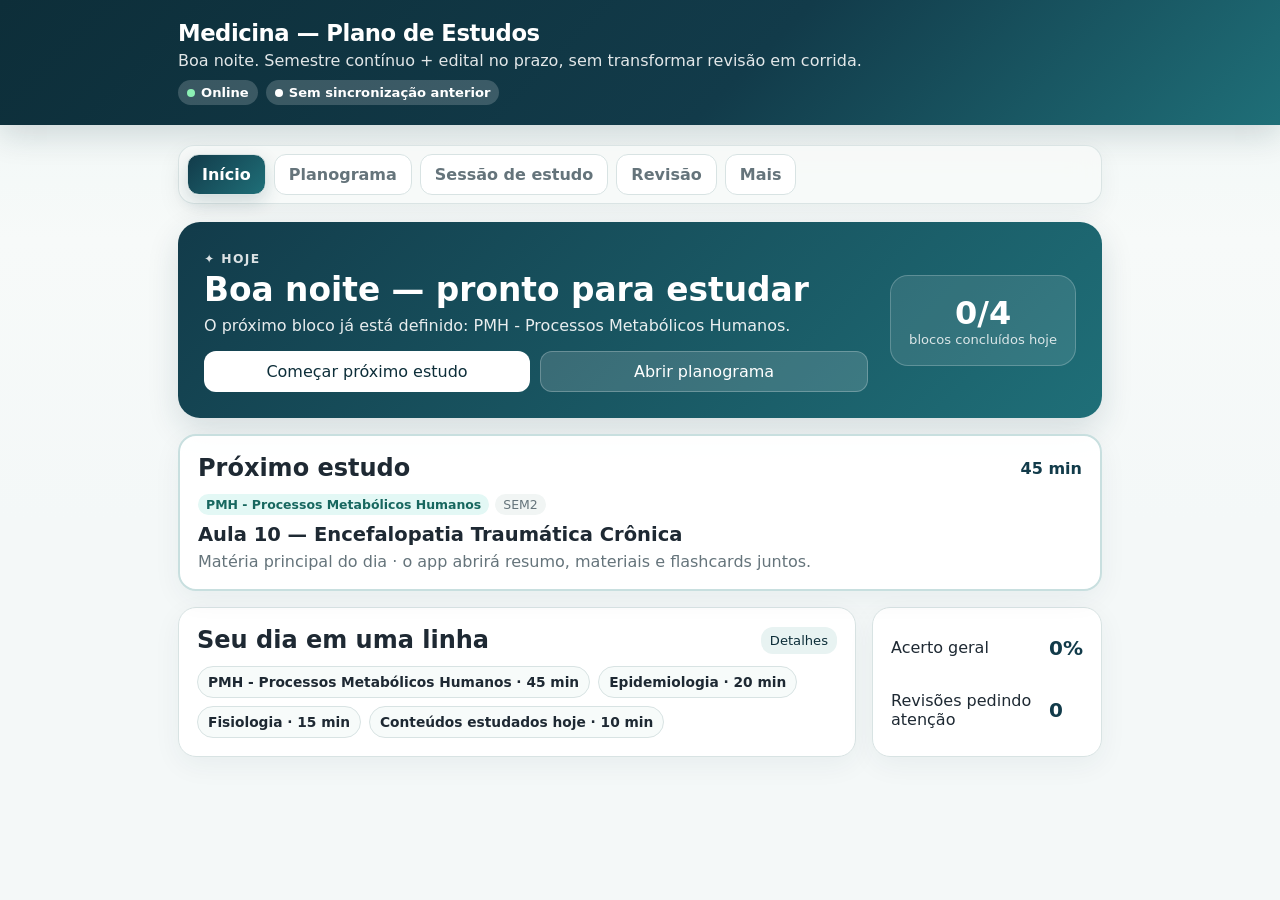
==== index.html @ 89daa6f0 "1ª versão" ====
<!doctype html>
<html lang="pt-BR">
<head>
  <meta charset="utf-8">
  <meta name="viewport" content="width=device-width,initial-scale=1">
  <meta name="theme-color" content="#123B4A">
  <title>Medicina — Plano e Sessão de Estudos</title>
  <link rel="manifest" href="manifest.json">
  <meta name="mobile-web-app-capable" content="yes">
  <meta name="apple-mobile-web-app-capable" content="yes">
  <meta name="apple-mobile-web-app-status-bar-style" content="default">
  <meta name="apple-mobile-web-app-title" content="Medicina">
  <link rel="apple-touch-icon" href="icon-192.png">
  <style>
    :root{
      --bg:#f4f8f8;--card:#ffffff;--text:#1e2933;--muted:#65747b;--primary:#123b4a;
      --primary-dark:#0d2e39;--secondary:#1f6f78;--accent:#35c2b2;--coral:#ee806a;
      --border:#d8e3e3;--danger:#c95663;--success:#238066;--warning:#b98220;
      --soft:#e8f3f2;--soft-accent:#e3f8f5;--soft-coral:#fff0ec;
      font-family:Inter,system-ui,-apple-system,BlinkMacSystemFont,"Segoe UI",sans-serif
    }
    *{box-sizing:border-box}
    body{margin:0;background:linear-gradient(180deg,#eef6f5 0,#f7faf9 240px,var(--bg) 520px);color:var(--text);min-height:100vh}
    header{background:linear-gradient(135deg,var(--primary-dark),var(--primary) 58%,var(--secondary));color:#fff;padding:20px max(20px,calc((100vw - 960px)/2 + 18px));box-shadow:0 10px 30px rgba(13,46,57,.16)}
    header h1{margin:0;font-size:1.42rem;letter-spacing:-.02em} header p{margin:5px 0 0;opacity:.88}
    main{max-width:960px;margin:auto;padding:20px 18px 88px}
    .tabs{display:flex;gap:8px;flex-wrap:wrap;margin-bottom:18px;position:sticky;top:8px;z-index:20;padding:8px;border:1px solid rgba(216,227,227,.9);border-radius:16px;background:rgba(247,250,249,.88);backdrop-filter:blur(14px);box-shadow:0 8px 24px rgba(20,55,65,.06)}
    button,input,select,textarea{font:inherit}
    button{border:0;border-radius:12px;padding:10px 14px;cursor:pointer;transition:transform .16s ease,box-shadow .16s ease,background .16s ease}button:active{transform:scale(.98)}
    .tab{background:#fff;border:1px solid var(--border);color:var(--muted);font-weight:700}.tab:hover{box-shadow:0 6px 18px rgba(18,59,74,.08)} .tab.active,.primary{background:linear-gradient(135deg,var(--primary),var(--secondary));color:#fff;box-shadow:0 7px 18px rgba(18,59,74,.18)}
    .secondary{background:var(--soft);color:var(--primary-dark)} .danger{background:#fdecef;color:var(--danger)}
    .success{background:#e7f7ee;color:var(--success)} .warning{background:#fff3df;color:var(--warning)}
    .panel{display:none}.panel.active{display:block}
    .box{background:rgba(255,255,255,.96);border:1px solid var(--border);border-radius:18px;padding:18px;margin-bottom:16px;box-shadow:0 8px 28px rgba(18,59,74,.055)}
    .grid{display:grid;grid-template-columns:repeat(2,minmax(0,1fr));gap:14px}
    .full{grid-column:1/-1}
    label{display:block;font-weight:650;margin-bottom:6px}
    input,select,textarea{width:100%;border:1px solid var(--border);border-radius:10px;padding:10px 12px;background:#fff;color:var(--text)}
    textarea{min-height:100px;resize:vertical}
    .muted{color:var(--muted);font-size:.9rem}
    .row{display:flex;gap:10px;flex-wrap:wrap}.row>*{flex:1}
    .filters{display:grid;grid-template-columns:minmax(180px,.65fr) minmax(220px,1fr);gap:12px}
    .filter-head{display:flex;align-items:center;justify-content:space-between;gap:10px;margin-bottom:6px}
    .filter-head label{margin:0}.mini{padding:6px 9px;font-size:.82rem;background:var(--soft);color:var(--primary-dark)}
    .choices{display:flex;flex-wrap:wrap;gap:8px;max-height:160px;overflow:auto;padding:10px;border:1px solid var(--border);border-radius:12px;background:#f7fbfa}
    .choice{display:inline-flex;align-items:center;gap:7px;border:1px solid var(--border);border-radius:999px;padding:7px 10px;background:#fff;margin:0;cursor:pointer;transition:.15s ease}.choice:hover{border-color:var(--accent);background:var(--soft-accent)}
    .choice input{width:auto;margin:0}
    .study-card,.quiz-question{min-height:260px;display:grid;place-items:center;text-align:center;padding:26px;border:2px solid #cfe4e1;border-radius:20px;background:linear-gradient(145deg,#ffffff,#f1faf8)}
    .study-card{cursor:pointer;position:relative}.study-card .content,.quiz-question{font-size:clamp(1.25rem,4vw,2rem);font-weight:750}
    .hint{position:absolute;bottom:12px;color:var(--muted);font-size:.85rem}
    .meta{display:flex;justify-content:space-between;gap:10px;flex-wrap:wrap;color:var(--muted);font-size:.9rem}
    .answers{display:none;gap:10px;justify-content:center;flex-wrap:wrap;margin-top:14px}.answers.show{display:flex}
    .progress{height:10px;background:#e2eceb;border-radius:999px;overflow:hidden;margin:10px 0 16px}.progress>div{height:100%;background:linear-gradient(90deg,var(--secondary),var(--accent));width:0;transition:width .3s ease}
    .quiz-options{display:grid;grid-template-columns:repeat(2,minmax(0,1fr));gap:10px;margin-top:14px}
    .quiz-option{display:flex;gap:10px;align-items:center;text-align:left;background:#fff;border:2px solid var(--border);min-height:64px}
    .quiz-option.correct{border-color:var(--success);background:#e7f7ee}.quiz-option.wrong{border-color:var(--danger);background:#fdecef}
    .letter{display:grid;place-items:center;min-width:34px;height:34px;border-radius:50%;background:var(--soft-accent);color:var(--primary-dark);font-weight:800}
    .feedback{display:none;padding:12px;border-radius:12px;margin-top:12px}.feedback.show{display:block}.feedback.ok{background:#e7f7ee}.feedback.bad{background:#fdecef}
    .list{display:grid;gap:10px}.item{border:1px solid var(--border);border-radius:12px;padding:12px;display:grid;gap:7px}
    .classification{display:flex;flex-wrap:wrap;gap:6px}.semester,.subject,.topic{border-radius:999px;padding:3px 8px;font-size:.78rem}
    .semester{background:#e4f0f2;color:#245567;font-weight:800}.subject{background:var(--soft-accent);color:#17675f;font-weight:700}.topic{background:#f1f5f4;color:var(--muted)}
    .stats{display:grid;grid-template-columns:repeat(4,1fr);gap:10px}.stat{background:#f7f7fd;border:1px solid var(--border);padding:12px;border-radius:12px;text-align:center}.stat b{display:block;font-size:1.4rem}
    .notice{border-left:4px solid var(--accent);padding:10px 12px;background:var(--soft-accent);border-radius:10px}
    .content-card{border:1px solid var(--border);border-radius:14px;padding:16px;background:#fff;display:grid;gap:10px}
    .content-card h3{margin:0}
    .content-card img{display:block;max-width:100%;max-height:360px;object-fit:contain;border-radius:12px;border:1px solid var(--border)}
    .summary-text{white-space:pre-wrap;line-height:1.55}
    .key-terms{display:flex;flex-wrap:wrap;gap:6px}
    .term-pill{padding:4px 8px;border-radius:999px;background:var(--soft-accent);color:var(--primary-dark);font-size:.82rem;font-weight:650}
    .remember-box{padding:12px;border-radius:10px;background:#fff7df;border-left:4px solid var(--warning);white-space:pre-wrap}
    .material-link{display:inline-block;text-decoration:none;background:var(--primary);color:white;padding:9px 12px;border-radius:10px;font-weight:650}
    .subject-card{border:1px solid var(--border);border-radius:14px;padding:16px;background:#fff;display:grid;gap:10px}
    .subject-card h3{margin:0}
    .topic-row{display:grid;grid-template-columns:minmax(0,1fr) auto;gap:12px;align-items:center;padding:9px 0;border-top:1px solid var(--border)}
    .topic-row:first-of-type{border-top:0}
    .coverage-badge{white-space:nowrap;border-radius:999px;padding:5px 9px;font-weight:700;font-size:.82rem;background:#eef0ff}
    .coverage-ok{background:#e6f6eb}
    .coverage-low{background:#fff2db}
    .subject-total{font-size:.9rem;color:var(--muted)}
    .card-image{display:block;max-width:min(100%,620px);max-height:360px;object-fit:contain;margin:0 auto 16px;border-radius:14px;border:1px solid var(--border);background:#fff}
    .thumb{width:110px;height:80px;object-fit:cover;border-radius:10px;border:1px solid var(--border)}
    .image-preview{display:none;margin-top:10px}.image-preview.show{display:block}
    .image-preview img{max-width:260px;max-height:190px;object-fit:contain;border:1px solid var(--border);border-radius:12px;background:#fff}
    .image-actions{display:flex;gap:8px;flex-wrap:wrap;margin-top:8px}
    .sync-status{display:none;white-space:pre-wrap;padding:10px;border-radius:10px;margin-top:10px}.sync-status.show{display:block}.sync-status.ok{background:#e7f7ee}.sync-status.err{background:#fdecef}

    .review-grid{display:grid;grid-template-columns:repeat(2,minmax(0,1fr));gap:12px}
    .review-card{border:1px solid var(--border);border-radius:14px;padding:14px;background:#fff;display:grid;gap:8px}
    .review-card h3{margin:0;font-size:1rem}.review-card p{margin:0}
    .review-meter{height:8px;background:#e2eceb;border-radius:999px;overflow:hidden}.review-meter>span{display:block;height:100%;background:linear-gradient(90deg,var(--secondary),var(--accent))}
    .review-reason{font-size:.88rem;color:var(--muted)}
    .priority-high{border-left:5px solid var(--danger)}.priority-medium{border-left:5px solid var(--warning)}.priority-low{border-left:5px solid var(--success)}
    .summary-gallery{display:grid;grid-template-columns:repeat(auto-fit,minmax(210px,1fr));gap:10px;margin:4px 0 8px}
    .summary-gallery figure{margin:0;border:1px solid var(--border);border-radius:12px;padding:8px;background:#fafafa}
    .summary-gallery img{width:100%;height:210px;object-fit:contain;border:0;border-radius:8px;background:#fff}
    .summary-gallery figcaption{font-size:.78rem;color:var(--muted);margin-top:6px}
    .review-source{font-size:.83rem}.review-source a{color:var(--primary-dark);font-weight:650}
    @media(max-width:650px){.review-grid{grid-template-columns:1fr}.summary-gallery{grid-template-columns:1fr}}


    .cloud-status{display:flex;gap:8px;flex-wrap:wrap;margin-top:10px}
    .status-pill{display:inline-flex;align-items:center;gap:6px;padding:5px 9px;border-radius:999px;background:rgba(255,255,255,.18);font-size:.82rem;font-weight:700}
    .status-dot{width:8px;height:8px;border-radius:50%;background:#fff}
    .status-pill.offline .status-dot{background:#ffd166}
    .status-pill.online .status-dot{background:#8cf0b4}

    /* Visualização completa de mídia — mesma experiência no celular e computador */
    .content-card img,.card-image,.summary-gallery img,.thumb{cursor:zoom-in}
    .material-media{display:grid;gap:10px;margin-top:4px}
    .material-media img{width:100%;max-height:none;object-fit:contain;background:#fff}
    .material-embed{width:100%;height:640px;border:1px solid var(--border);border-radius:14px;background:#fff;overflow:hidden}
    .material-embed iframe{width:100%;height:100%;border:0;background:#fff}
    .media-caption{font-size:.82rem;color:var(--muted)}
    .image-lightbox{position:fixed;inset:0;z-index:9999;background:rgba(6,23,29,.94);display:none;align-items:center;justify-content:center;padding:18px}
    .image-lightbox.show{display:flex}
    .image-lightbox img{max-width:96vw;max-height:92vh;object-fit:contain;border-radius:12px;background:#fff;box-shadow:0 24px 80px rgba(0,0,0,.45)}
    .image-lightbox button{position:absolute;top:14px;right:14px;width:44px;height:44px;border-radius:999px;border:1px solid rgba(255,255,255,.35);background:rgba(255,255,255,.14);color:#fff;font-size:1.5rem;padding:0}
    @media(max-width:650px){.material-embed{height:72vh;min-height:440px}.image-lightbox{padding:8px}.image-lightbox img{max-width:100vw;max-height:94vh;border-radius:6px}}
    .offline-note{display:none;margin-top:10px;padding:10px 12px;border-radius:10px;background:#fff3df;color:#6f4a09}
    .offline-note.show{display:block}
    .plan-controls{display:grid;grid-template-columns:repeat(2,minmax(0,1fr));gap:12px}
    .plan-grid{display:grid;gap:12px}
    .plan-block{background:#fff;border:1px solid var(--border);border-radius:14px;padding:14px}
    .plan-block.done{opacity:.68;border-color:#b9ddc8;background:#f4fbf7}
    .plan-head{display:flex;justify-content:space-between;gap:10px;align-items:flex-start;flex-wrap:wrap}
    .plan-head h3{margin:0;font-size:1.03rem}
    .plan-min{font-weight:800;color:var(--primary);white-space:nowrap}
    .plan-badges{display:flex;gap:6px;flex-wrap:wrap;margin:8px 0}
    .plan-badge{font-size:.78rem;border-radius:999px;padding:4px 8px;background:var(--soft);color:var(--primary-dark);font-weight:700}
    .plan-badge.warn{background:#fff3df;color:#7a510c}.plan-badge.ok{background:#e7f7ee;color:#256b45}
    .plan-summary{white-space:pre-wrap;line-height:1.48;margin-top:10px}
    .plan-related{margin-top:10px;padding-top:10px;border-top:1px solid var(--border)}
    .plan-related details{margin-top:8px}.plan-related summary{cursor:pointer;font-weight:700}
    .plan-actions{display:flex;gap:8px;flex-wrap:wrap;margin-top:12px}
    .plan-actions button{padding:8px 10px}.plan-progress{margin-top:10px}
    .plan-profile-note{margin-top:10px;padding:10px 12px;border-radius:12px;background:var(--soft-accent);border:1px solid #caece7}

    /* Sala de estudo + timer do planograma */
    .study-timer-dock{position:sticky;top:10px;z-index:70;display:grid;grid-template-columns:auto minmax(0,1fr) auto;gap:10px;align-items:center;margin:10px 0 14px;padding:10px 12px;border:1px solid #c8dfdf;border-radius:16px;background:rgba(255,255,255,.96);box-shadow:0 10px 28px rgba(18,59,74,.12);backdrop-filter:blur(12px)}
    .study-timer-dock[hidden]{display:none!important}.study-timer-dock .timer-copy{min-width:0}.study-timer-dock .timer-copy small{display:block;color:var(--muted);font-weight:750;white-space:nowrap;overflow:hidden;text-overflow:ellipsis}.study-timer-dock .timer-clock{display:block;font-size:1.4rem;letter-spacing:.03em;font-weight:900;color:var(--primary);font-variant-numeric:tabular-nums}.study-timer-dock .timer-actions{display:flex;gap:7px;align-items:center}.study-timer-dock button{padding:8px 10px}
    .plan-study-room{border:2px solid #bcdedb;background:linear-gradient(180deg,#fbfefe,#fff)}.plan-study-room[hidden]{display:none!important}.plan-study-room.active{animation:riseIn .22s ease both}.study-room-top{display:grid;grid-template-columns:minmax(0,1fr) auto;gap:14px;align-items:start}.study-room-kicker{font-size:.76rem;letter-spacing:.08em;text-transform:uppercase;font-weight:900;color:var(--secondary);margin-bottom:4px}.study-room-top h2{margin:0 0 5px}.study-room-timer{min-width:170px;text-align:center;border:1px solid var(--border);border-radius:16px;padding:12px;background:#fff}.study-room-clock{font-size:2rem;font-weight:900;color:var(--primary);font-variant-numeric:tabular-nums;line-height:1}.study-room-timer small{display:block;color:var(--muted);margin-top:5px}.study-room-timer-actions{display:flex;gap:7px;justify-content:center;flex-wrap:wrap;margin-top:10px}.study-room-timer-actions button{padding:7px 10px}.study-room-content{display:grid;grid-template-columns:minmax(0,1.4fr) minmax(240px,.6fr);gap:14px;margin-top:14px}.study-room-panel{border:1px solid var(--border);border-radius:14px;padding:13px;background:#fff;min-width:0}.study-room-panel h3{margin:0 0 8px}.study-room-panel details{margin-top:8px}.study-room-panel summary{cursor:pointer;font-weight:800}.study-room-resource{padding:10px 0;border-top:1px solid var(--border)}.study-room-resource:first-of-type{border-top:0;padding-top:0}.study-room-resource strong{display:block}.study-room-actions{display:flex;gap:8px;flex-wrap:wrap;margin-top:14px}.study-room-actions button{padding:9px 11px}.timer-finished{color:#25704b!important}.plan-block .study-now{font-weight:850}
    @media(max-width:760px){.study-timer-dock{top:6px;grid-template-columns:auto minmax(0,1fr);padding:9px}.study-timer-dock .timer-actions{grid-column:1/-1;justify-content:flex-end}.study-room-top,.study-room-content{grid-template-columns:1fr}.study-room-timer{min-width:0;text-align:left}.study-room-timer-actions{justify-content:flex-start}.study-room-clock{font-size:1.8rem}}

    @media(max-width:650px){.grid,.filters,.quiz-options,.stats,.plan-controls{grid-template-columns:1fr}.full{grid-column:auto}}

    /* Dashboard dinâmico */
    .home-hero{position:relative;overflow:hidden;display:grid;grid-template-columns:minmax(0,1fr) auto;gap:18px;align-items:center;padding:24px;border-radius:24px;background:linear-gradient(135deg,var(--primary-dark),var(--primary) 58%,var(--secondary));color:#fff;box-shadow:0 16px 38px rgba(13,46,57,.18);margin-bottom:16px}
    .home-hero:after{content:"";position:absolute;width:260px;height:260px;border-radius:50%;right:-95px;top:-120px;background:rgba(53,194,178,.18);filter:blur(2px)}
    .home-kicker{display:inline-flex;align-items:center;gap:7px;font-size:.77rem;letter-spacing:.11em;font-weight:850;opacity:.85;text-transform:uppercase}
    .home-hero h2{position:relative;margin:8px 0 6px;font-size:clamp(1.65rem,4vw,2.35rem);letter-spacing:-.035em;z-index:1}.home-hero p{position:relative;margin:0;opacity:.88;line-height:1.5;z-index:1}
    .home-ring{--p:0;position:relative;z-index:1;width:104px;height:104px;border-radius:50%;display:grid;place-items:center;background:conic-gradient(var(--accent) calc(var(--p)*1%),rgba(255,255,255,.18) 0);box-shadow:inset 0 0 0 1px rgba(255,255,255,.1)}
    .home-ring:before{content:"";position:absolute;inset:10px;border-radius:50%;background:var(--primary)}.home-ring strong,.home-ring span{position:relative;z-index:1;display:block;text-align:center}.home-ring strong{font-size:1.35rem}.home-ring span{font-size:.72rem;opacity:.78;margin-top:1px}
    .quick-label{font-weight:800;margin:0 0 9px}.quick-times,.review-chips{display:flex;gap:8px;flex-wrap:wrap}
    .quick-time,.review-chip{background:#fff;border:1px solid var(--border);color:var(--muted);font-weight:800}.quick-time.active,.review-chip.active{background:var(--primary);color:#fff;border-color:var(--primary);box-shadow:0 7px 16px rgba(18,59,74,.16)}
    .home-stats{display:grid;grid-template-columns:repeat(4,1fr);gap:10px;margin:16px 0}.home-stat{background:#fff;border:1px solid var(--border);border-radius:16px;padding:13px;box-shadow:0 5px 18px rgba(18,59,74,.04)}.home-stat span{display:block;color:var(--muted);font-size:.8rem;font-weight:700}.home-stat strong{display:block;margin-top:3px;font-size:1.25rem}.home-stat.edital{border-top:3px solid var(--coral)}.home-stat.semestre{border-top:3px solid var(--secondary)}.home-stat.revisao{border-top:3px solid var(--accent)}.home-stat.desempenho{border-top:3px solid #e4b84f}
    .home-layout{display:grid;grid-template-columns:minmax(0,1.35fr) minmax(260px,.65fr);gap:16px}.home-section-title{display:flex;align-items:center;justify-content:space-between;gap:10px;margin-bottom:12px}.home-section-title h2{margin:0}.home-section-title button{flex:0 0 auto}
    .home-task-list{display:grid;gap:10px}.home-task{position:relative;overflow:hidden;border:1px solid var(--border);border-radius:16px;padding:14px;background:#fff;display:grid;grid-template-columns:7px minmax(0,1fr) auto;gap:12px;align-items:center;transition:transform .16s ease,box-shadow .16s ease}.home-task:hover{transform:translateY(-1px);box-shadow:0 8px 22px rgba(18,59,74,.08)}.home-task-bar{height:100%;min-height:56px;border-radius:999px;background:var(--secondary)}.home-task.edital .home-task-bar{background:var(--coral)}.home-task.revisao .home-task-bar{background:var(--accent)}.home-task.questoes .home-task-bar{background:#e4b84f}.home-task.done{opacity:.58}.home-task-main small{display:block;color:var(--muted);font-weight:750;margin-bottom:4px}.home-task-main strong{display:block;line-height:1.25}.home-task-min{font-weight:900;color:var(--primary);white-space:nowrap}.home-task-actions{grid-column:2/-1;display:flex;gap:8px;flex-wrap:wrap;margin-top:3px}.home-task-actions button{padding:7px 10px;font-size:.85rem}
    .home-side-note{padding:13px;border-radius:14px;background:var(--soft-accent);border:1px solid #ccebe7;color:#275b58;line-height:1.45}.home-side-note.edital{background:var(--soft-coral);border-color:#f5d2ca;color:#82473c}
    .bottom-nav{display:none}
    .plan-block{position:relative;overflow:hidden;transition:transform .18s ease,box-shadow .18s ease}.plan-block:hover{transform:translateY(-1px);box-shadow:0 10px 26px rgba(18,59,74,.07)}.plan-block.track-edital{border-left:5px solid var(--coral)}.plan-block.track-sem2{border-left:5px solid var(--secondary)}.plan-block.track-revisao{border-left:5px solid var(--accent)}.plan-block.track-questoes{border-left:5px solid #e4b84f}
    @keyframes riseIn{from{opacity:0;transform:translateY(7px)}to{opacity:1;transform:none}}.panel.active>.box,.panel.active>.home-hero{animation:riseIn .22s ease both}
    @media(max-width:760px){.tabs{display:none}.bottom-nav{position:fixed;display:grid;grid-template-columns:repeat(5,1fr);left:10px;right:10px;bottom:10px;z-index:80;border:1px solid rgba(216,227,227,.96);border-radius:18px;background:rgba(255,255,255,.94);backdrop-filter:blur(16px);box-shadow:0 10px 30px rgba(13,46,57,.18);padding:6px}.bottom-tab{display:grid;place-items:center;gap:2px;background:transparent;color:var(--muted);font-size:.72rem;font-weight:800;padding:7px 3px;border-radius:12px}.bottom-tab b{font-size:1.05rem;line-height:1}.bottom-tab.active{background:var(--soft-accent);color:var(--primary-dark)}main{padding-bottom:92px}.home-layout{grid-template-columns:1fr}.home-stats{grid-template-columns:repeat(2,1fr)}.home-hero{grid-template-columns:1fr auto;padding:20px}.home-ring{width:86px;height:86px}.home-task{grid-template-columns:6px minmax(0,1fr) auto}}
    @media(max-width:430px){.home-hero{grid-template-columns:1fr}.home-ring{display:none}.home-stats{grid-template-columns:repeat(2,1fr)}.home-task-min{font-size:.9rem}}

    /* v26 — navegação limpa + sessão de estudo separada */
    .home-clean-hero{display:grid;grid-template-columns:minmax(0,1fr) auto;gap:22px;align-items:center;background:linear-gradient(135deg,#123b4a,#1f6f78);color:#fff;border-radius:22px;padding:26px;margin-bottom:16px;box-shadow:0 12px 32px rgba(18,59,74,.14)}
    .home-clean-hero h2{margin:4px 0 7px;font-size:clamp(1.45rem,4vw,2.05rem)}.home-clean-hero p{margin:0;opacity:.9}.home-main-actions{margin-top:16px}.home-main-actions .primary{background:#fff;color:var(--primary-dark);box-shadow:none}.home-main-actions .secondary{background:rgba(255,255,255,.15);color:#fff;border:1px solid rgba(255,255,255,.24)}
    .home-clean-progress{min-width:150px;text-align:center;padding:18px;border:1px solid rgba(255,255,255,.22);border-radius:18px;background:rgba(255,255,255,.1)}.home-clean-progress strong{display:block;font-size:2rem}.home-clean-progress span{display:block;font-size:.82rem;opacity:.82}
    .home-next-box{border:2px solid #c8dfdf}.home-next-content{display:grid;gap:6px}.home-next-content .classification{margin-bottom:2px}.home-next-title{font-size:1.22rem;font-weight:850}.home-next-summary{color:var(--muted)}
    .home-clean-grid{display:grid;grid-template-columns:minmax(0,1fr) 230px;gap:16px}.home-subject-strip{display:flex;gap:8px;flex-wrap:wrap}.home-subject-pill{border:1px solid var(--border);border-radius:999px;background:#f7fbfa;padding:7px 10px;font-weight:750;font-size:.86rem}.home-subject-pill.done{opacity:.5;text-decoration:line-through}.home-compact-status{display:grid;grid-template-columns:1fr auto;gap:12px;align-items:center}.home-compact-status strong{font-size:1.25rem;color:var(--primary)}
    .session-empty{text-align:center;padding:34px}.session-study-grid{display:grid;grid-template-columns:minmax(0,1.15fr) minmax(280px,.85fr);gap:14px;margin-top:16px}.session-section{border:1px solid var(--border);border-radius:16px;padding:16px;background:#fff;min-width:0}.session-section-head{display:flex;justify-content:space-between;align-items:center;gap:10px;margin-bottom:12px}.session-section-head>div{display:flex;align-items:center;gap:9px}.session-section-head h3{margin:0}.session-step{display:grid;place-items:center;width:28px;height:28px;border-radius:999px;background:var(--primary);color:#fff;font-weight:900;font-size:.85rem}.session-flash-section{margin-top:14px}.session-flashcard{min-height:220px;border:2px solid #cfe4e1;border-radius:18px;background:linear-gradient(145deg,#fff,#f1faf8);padding:22px;display:grid;align-content:center;gap:12px;text-align:center;cursor:pointer;outline:none}.session-flashcard:focus{box-shadow:0 0 0 3px rgba(53,194,178,.22)}.session-flash-question{font-size:clamp(1.15rem,3vw,1.65rem);font-weight:800}.session-flash-answer{font-size:1.08rem;color:var(--primary-dark);padding-top:10px;border-top:1px solid var(--border)}.session-flashcard small{color:var(--muted)}.session-card-actions{margin-top:12px}.session-card-actions>*{flex:0 1 auto}
    .tool-grid{display:grid;grid-template-columns:repeat(2,minmax(0,1fr));gap:12px;margin-top:16px}.tool-card{display:grid;grid-template-columns:auto minmax(0,1fr);grid-template-areas:'icon title' 'icon desc';gap:3px 12px;text-align:left;background:#fff;border:1px solid var(--border);padding:16px;color:var(--text)}.tool-card b{grid-area:icon;font-size:1.35rem;color:var(--primary)}.tool-card span{grid-area:title;font-weight:850}.tool-card small{grid-area:desc;color:var(--muted)}.tool-card:hover{border-color:#9fcfca;background:#f8fcfb}
    .plan-block .plan-summary{max-height:92px;overflow:hidden;position:relative}.plan-block .plan-related,.plan-block>.muted+div{font-size:.87rem}.plan-block h3{margin-bottom:6px}
    @media(max-width:760px){.home-clean-hero,.home-clean-grid,.session-study-grid{grid-template-columns:1fr}.home-clean-progress{min-width:0;text-align:left;display:flex;align-items:baseline;gap:8px}.home-clean-progress strong{font-size:1.5rem}.tool-grid{grid-template-columns:1fr}.session-card-actions>*{flex:1 1 45%}}
  </style>
</head>
<body>
<header>
  <h1>Medicina — Plano de Estudos</h1>
  <p id="headerContext">Planograma inteligente, sessão guiada e biblioteca em um só app.</p>
  <div class="cloud-status">
    <span id="connectionStatus" class="status-pill"><span class="status-dot"></span><span>Verificando conexão…</span></span>
    <span id="lastSyncStatus" class="status-pill"><span class="status-dot"></span><span>Sem sincronização anterior</span></span>
  </div>
</header>
<main>
  <nav class="tabs">
    <button class="tab active" data-tab="home">Início</button>
    <button class="tab" data-tab="plan">Planograma</button>
    <button class="tab" data-tab="session">Sessão de estudo</button>
    <button class="tab" data-tab="review">Revisão</button>
    <button class="tab" data-tab="more">Mais</button>
  </nav>

  <div id="studyTimerDock" class="study-timer-dock" hidden aria-live="polite">
    <button id="studyTimerReturn" class="secondary" type="button">Sessão</button>
    <div class="timer-copy"><small id="studyTimerLabel">Bloco de estudo</small><strong id="studyTimerClock" class="timer-clock">00:00</strong></div>
    <div class="timer-actions"><button id="studyTimerToggle" class="primary" type="button">Iniciar</button><button id="studyTimerReset" class="secondary" type="button">Reiniciar</button></div>
  </div>


  <section id="home" class="panel active">
    <div class="home-clean-hero">
      <div>
        <div class="home-kicker">✦ HOJE</div>
        <h2 id="homeGreeting">Seu estudo de hoje</h2>
        <p id="homeSubtitle">O app escolhe a próxima matéria e leva você direto para a sessão completa.</p>
        <div class="row home-main-actions">
          <button id="homeStartNext" class="primary" type="button">Começar próximo estudo</button>
          <button id="homeOpenPlan" class="secondary" type="button">Abrir planograma</button>
        </div>
      </div>
      <div class="home-clean-progress">
        <strong id="homeBlocksStat">0/0</strong>
        <span>blocos concluídos hoje</span>
      </div>
    </div>

    <div class="box home-next-box">
      <div class="home-section-title"><h2>Próximo estudo</h2><span id="homeNextMinutes" class="plan-min">—</span></div>
      <div id="homeNextBlock" class="home-next-content"><div class="muted">Sincronize para o app escolher a próxima matéria.</div></div>
    </div>

    <div class="home-clean-grid">
      <div class="box">
        <div class="home-section-title"><h2>Seu dia em uma linha</h2><button class="mini" id="homeOpenPlan2" type="button">Detalhes</button></div>
        <div id="homeTodaySubjects" class="home-subject-strip"><span class="muted">Nenhum bloco carregado.</span></div>
      </div>
      <div class="box home-compact-status">
        <span>Acerto geral</span><strong id="homeAccuracyStat">0%</strong>
        <span>Revisões pedindo atenção</span><strong id="homeReviewStat">0</strong>
      </div>
    </div>
  </section>

  <section id="study" class="panel">
    <div class="box">
      <div class="filters">
        <div>
          <label for="studyFilterType">Filtrar por</label>
          <select id="studyFilterType"><option value="semester">Semestres</option><option value="subject">Matérias</option><option value="topic">Tópicos</option></select>
        </div>
        <div>
          <label for="studyMode">Ordem</label>
          <select id="studyMode"><option value="due">Revisão recomendada</option><option value="random">Aleatória</option><option value="all">Todos</option></select>
        </div>
        <div class="full">
          <div class="filter-head"><label>Escolha uma ou mais</label><button class="mini" id="clearStudy" type="button">Limpar</button></div>
          <div id="studyChoices" class="choices"></div>
          <div class="muted">Sem seleção = todas. Você pode marcar várias matérias ou vários tópicos.</div>
        </div>
        <div class="full"><button id="startStudy" class="primary" style="width:100%">Começar</button></div>
      </div>
    </div>
    <div class="box">
      <div class="meta"><span id="studyCounter">Nenhuma sessão iniciada</span><span id="studyClass"></span></div>
      <div class="progress"><div id="studyProgress"></div></div>
      <div id="studyCard" class="study-card"><div><img id="studyImage" class="card-image" style="display:none" alt=""><div id="studyContent" class="content">Clique em “Começar”.</div></div><div class="hint" id="studyHint">Toque no cartão para revelar a resposta.</div></div>
      <div id="studyAnswers" class="answers">
        <button data-grade="again" class="danger">Errei</button><button data-grade="hard" class="warning">Difícil</button><button data-grade="good" class="success">Acertei</button>
      </div>
    </div>
    <div class="box"><div class="stats">
      <div class="stat"><b id="statTotal">0</b>Cartões</div><div class="stat"><b id="statReviewed">0</b>Revisados</div>
      <div class="stat"><b id="statCorrect">0</b>Acertos</div><div class="stat"><b id="statAccuracy">0%</b>Aproveitamento</div>
    </div></div>
  </section>

  <section id="quiz" class="panel">
    <div class="box">
      <div class="filters">
        <div><label for="quizFilterType">Filtrar por</label><select id="quizFilterType"><option value="semester">Semestres</option><option value="subject">Matérias</option><option value="topic">Tópicos</option></select></div>
        <div><label for="quizAmount">Perguntas</label><select id="quizAmount"><option>5</option><option selected>10</option><option>15</option><option>20</option><option value="all">Todas</option></select></div>
        <div class="full">
          <div class="filter-head"><label>Escolha uma ou mais</label><button class="mini" id="clearQuiz" type="button">Limpar</button></div>
          <div id="quizChoices" class="choices"></div>
        </div>
        <div class="full"><button id="startQuiz" class="primary" style="width:100%">Começar quiz</button></div>
      </div>
    </div>
    <div class="box">
      <div class="meta"><span id="quizCounter">Nenhum quiz iniciado</span><span id="quizScore">Pontuação: 0</span></div>
      <div class="progress"><div id="quizProgress"></div></div>
      <div id="quizPlay">
        <div id="quizQuestion" class="quiz-question"><div><img id="quizImage" class="card-image" style="display:none" alt=""><div id="quizQuestionText">Clique em “Começar quiz”.</div></div></div>
        <div id="quizOptions" class="quiz-options"></div>
        <div id="quizFeedback" class="feedback"></div>
        <button id="nextQuiz" class="primary" style="display:none;width:100%;margin-top:12px">Próxima</button>
      </div>
      <div id="quizFinish" style="display:none;text-align:center">
        <h2>Resultado</h2><div id="quizFinal" style="font-size:3rem;font-weight:800;color:var(--primary)">0%</div>
        <p id="quizFinalText"></p><button id="restartQuiz" class="primary">Jogar novamente</button>
      </div>
    </div>
    <div class="box"><div class="stats">
      <div class="stat"><b id="qPlayed">0</b>Respondidas</div><div class="stat"><b id="qCorrect">0</b>Corretas</div>
      <div class="stat"><b id="qAccuracy">0%</b>Aproveitamento</div><div class="stat"><b id="qBest">0%</b>Melhor</div>
    </div></div>
  </section>


  <section id="review" class="panel">
    <div class="box">
      <h2>Painel de revisão</h2>
      <p class="muted">O app usa seu histórico de respostas e de flashcards neste aparelho para indicar o que revisar primeiro.</p>
      <div class="filters" style="margin-top:12px">
        <div><label for="reviewSemester">Semestre</label><select id="reviewSemester"><option value="">Todos</option></select></div>
        <div><label for="reviewMinDays">Considerar “há muito tempo”</label><select id="reviewMinDays"><option value="7">7 dias</option><option value="14" selected>14 dias</option><option value="30">30 dias</option><option value="60">60 dias</option></select></div>
      </div>
      <div class="stats" style="margin-top:14px">
        <div class="stat"><b id="revAttempts">0</b>Respostas/revisões</div>
        <div class="stat"><b id="revWrong">0</b>Erros</div>
        <div class="stat"><b id="revAccuracy">0%</b>Aproveitamento</div>
        <div class="stat"><b id="revTopics">0</b>Tópicos praticados</div>
      </div>
    </div>
    <div class="box"><h2>Revisar agora</h2><p class="muted">Prioridade calculada por erros, dificuldade e tempo desde a última revisão.</p><div id="reviewSuggestions" class="review-grid"></div></div>
    <div class="box"><h2>Onde estou errando</h2><p class="muted">Mostra os tópicos com mais erros e a fonte para revisar.</p><div id="weakTopics" class="review-grid"></div></div>
    <div class="box"><h2>Erros recentes</h2><p class="muted">Perguntas que você errou por último, com a resposta correta e onde revisar.</p><div id="recentErrors" class="review-grid"></div></div>
    <div class="box"><h2>Matérias esquecidas</h2><p class="muted">Matérias nunca revisadas ou que ficaram muito tempo sem estudo.</p><div id="staleSubjects" class="review-grid"></div></div>
  </section>

  <section id="plan" class="panel">
    <div class="box">
      <h2>Planograma automático — edital + semestre contínuo</h2>
      <p class="muted">Somente o conteúdo do edital tem prazo de 7 semanas. As matérias do semestre e as revisões do 1º semestre entram em uma fila contínua, sem data-limite, e o app encaixa o que couber no tempo disponível.</p>
      <div class="plan-controls" style="margin-top:12px">
        <div><label for="planDate">Dia de estudo</label><input id="planDate" type="date"></div>
        <div><label for="planTime">Tempo disponível</label><select id="planTime"><option value="60">60 min — emergência</option><option value="90">90 min — compacto</option><option value="120" selected>120 min — recomendado</option><option value="180">180 min — intensivo</option></select></div>
        <div><label for="planReview1">Revisão 1</label><select id="planReview1"></select></div>
        <div><label for="planReview2">Revisão 2</label><select id="planReview2"></select></div>
        <div class="full row"><button id="generatePlan" class="primary">Gerar plano do dia</button><button id="planToday" class="secondary">Ir para hoje</button></div>
      </div>
      <div id="planProfileNote" class="plan-profile-note"></div>
      <div id="planProgress" class="plan-progress muted"></div>
    </div>

    <div class="box">
      <div class="meta"><span id="planDayTitle">Selecione um dia.</span><span id="planDayMeta"></span></div>
      <div id="planBlocks" class="plan-grid" style="margin-top:12px"></div>
    </div>
    <div class="box">
      <h2>Lacunas do edital</h2>
      <p class="muted">Quando o edital cobra um tema sem aula suficiente na base, o app sinaliza como material pendente em vez de inventar conteúdo. A unidade continua no cronograma e pode ser completada quando uma fonte adequada entrar no Drive.</p>
      <div id="planGaps" class="review-grid"></div>
    </div>
  </section>


  <section id="session" class="panel">
    <div id="sessionEmpty" class="box session-empty">
      <div class="study-room-kicker">SESSÃO DE ESTUDO</div>
      <h2>Nenhum bloco aberto</h2>
      <p class="muted">Abra o Planograma e toque em <b>Estudar agora</b>. O app reunirá aqui o resumo, os materiais e os flashcards daquele conteúdo.</p>
      <button class="primary" type="button" data-open-tab="plan">Abrir planograma</button>
    </div>

    <div id="planStudyRoom" class="box plan-study-room" hidden>
      <div class="study-room-top">
        <div><div class="study-room-kicker">SESSÃO GUIADA</div><h2 id="studyRoomTitle">Bloco de estudo</h2><div id="studyRoomMeta" class="muted"></div></div>
        <div class="study-room-timer"><div id="studyRoomClock" class="study-room-clock">00:00</div><small id="studyRoomTimerStatus">Timer pronto</small><div class="study-room-timer-actions"><button id="studyRoomTimerToggle" class="primary" type="button">Iniciar</button><button id="studyRoomTimerReset" class="secondary" type="button">Reiniciar</button><button id="studyRoomTimerPlus" class="secondary" type="button">+5 min</button></div></div>
      </div>

      <div class="session-study-grid">
        <div class="session-section">
          <div class="session-section-head"><div><span class="session-step">1</span><h3>Resumo necessário</h3></div></div>
          <div id="studyRoomContent"></div>
        </div>
        <div class="session-section">
          <div class="session-section-head"><div><span class="session-step">2</span><h3>Materiais da aula</h3></div></div>
          <div id="studyRoomResources"></div>
        </div>
      </div>

      <div class="session-section session-flash-section">
        <div class="session-section-head">
          <div><span class="session-step">3</span><h3>Flashcards para fixação</h3></div>
          <span id="sessionCardCounter" class="muted">0 cartões</span>
        </div>
        <div id="sessionNoCards" class="muted">Nenhum flashcard específico encontrado para este bloco.</div>
        <div id="sessionFlashWrap" hidden>
          <div id="sessionFlashcard" class="session-flashcard" tabindex="0" role="button" aria-label="Flashcard da sessão">
            <div id="sessionFlashClass" class="classification"></div>
            <div id="sessionFlashQuestion" class="session-flash-question"></div>
            <div id="sessionFlashAnswer" class="session-flash-answer" hidden></div>
            <small id="sessionFlashHint">Toque para mostrar a resposta</small>
          </div>
          <div class="row session-card-actions">
            <button id="sessionReveal" class="primary" type="button">Mostrar resposta</button>
            <button id="sessionNext" class="secondary" type="button">Próximo</button>
            <button id="sessionOpenAll" class="secondary" type="button">Abrir todos os flashcards</button>
            <button id="sessionQuiz" class="secondary" type="button">Quiz deste conteúdo</button>
          </div>
        </div>
      </div>
      <div id="studyRoomActions" class="study-room-actions"></div>
    </div>
  </section>


  <section id="more" class="panel">
    <div class="box">
      <div class="study-room-kicker">BIBLIOTECA E FERRAMENTAS</div>
      <h2>Todo o restante do app</h2>
      <p class="muted">A tela principal fica limpa; os recursos completos continuam disponíveis aqui.</p>
      <div class="tool-grid">
        <button class="tool-card" type="button" data-open-tab="study"><b>▣</b><span>Flashcards</span><small>Estudo livre por matéria ou tópico</small></button>
        <button class="tool-card" type="button" data-open-tab="quiz"><b>?</b><span>Quiz</span><small>Questões a partir dos seus cartões</small></button>
        <button class="tool-card" type="button" data-open-tab="summaries"><b>≡</b><span>Resumos</span><small>Resumos por aula e matéria</small></button>
        <button class="tool-card" type="button" data-open-tab="materials"><b>↗</b><span>Materiais</span><small>PDFs, slides e fontes rastreáveis</small></button>
        <button class="tool-card" type="button" data-open-tab="subjects"><b>◎</b><span>Matérias</span><small>Visão geral da base</small></button>
        <button class="tool-card" type="button" data-open-tab="create"><b>＋</b><span>Criar cartão</span><small>Adicionar flashcard manualmente</small></button>
        <button class="tool-card" type="button" data-open-tab="manage"><b>☰</b><span>Gerenciar</span><small>Editar e organizar cartões</small></button>
        <button class="tool-card" type="button" data-open-tab="data"><b>⚙</b><span>Dados e sincronização</span><small>Backup, planilha e nuvem</small></button>
      </div>
    </div>
  </section>

  <section id="create" class="panel">
    <div class="box">
      <h2 id="formTitle">Novo cartão</h2>
      <div class="grid">
        <input id="editingId" type="hidden">
        <div class="full"><label for="question">Pergunta</label><textarea id="question"></textarea></div>
        <div class="full"><label for="answer">Resposta correta</label><textarea id="answer"></textarea></div>
        <div>
          <label for="semester">Semestre</label>
          <input id="semester" placeholder="Ex.: 1º semestre">
        </div>
        <div><label for="subject">Matéria — categoria geral</label><input id="subject" placeholder="Ex.: Biologia"></div>
        <div><label for="topics">Tópicos — categorias específicas</label><input id="topics" placeholder="Ex.: Genética, DNA"><div class="muted">Separe vários tópicos por vírgula.</div></div>
        <div class="full">
          <label>Imagem opcional</label>
          <div class="grid">
            <div>
              <label for="imageUrl" class="muted">Link da imagem</label>
              <input id="imageUrl" placeholder="https://.../imagem.jpg">
            </div>
            <div>
              <label for="imageFile" class="muted">Ou escolha uma imagem</label>
              <input id="imageFile" type="file" accept="image/*">
            </div>
          </div>
          <div id="imagePreview" class="image-preview">
            <img id="imagePreviewImg" alt="Prévia da imagem do cartão">
            <div class="image-actions">
              <button id="removeImage" type="button" class="danger">Remover imagem</button>
            </div>
          </div>
          <div class="muted">A imagem aparecerá no flashcard e no quiz. Fotos enviadas pelo aparelho são reduzidas automaticamente.</div>
        </div>
        <div class="full"><label for="distractors">Alternativas erradas do quiz — uma por linha</label><textarea id="distractors"></textarea></div>
        <div class="full"><label for="tags">Tags opcionais</label><input id="tags" placeholder="Ex.: prova, revisão"></div>
        <div class="full row"><button id="saveCard" class="primary">Salvar cartão</button><button id="cancelEdit" class="secondary" style="display:none">Cancelar edição</button></div>
      </div>
    </div>
  </section>


  <section id="summaries" class="panel">
    <div class="box">
      <h2>Resumos de Medicina</h2>
      <div class="filters">
        <div><label for="summaryFilterType">Filtrar por</label><select id="summaryFilterType"><option value="semester">Semestres</option><option value="subject">Matérias</option><option value="topic">Tópicos</option></select></div>
        <div><label for="summarySearch">Buscar</label><input id="summarySearch" placeholder="Ex.: anatomia, plexo braquial..."></div>
        <div class="full">
          <div class="filter-head"><label>Escolha uma ou mais</label><button id="clearSummary" class="mini">Limpar</button></div>
          <div id="summaryChoices" class="choices"></div>
        </div>
      </div>
    </div>
    <div class="box"><div id="summaryList" class="list"></div></div>
  </section>


  <section id="subjects" class="panel">
    <div class="box">
      <h2>Matérias e cobertura</h2>
      <p class="muted">Veja as disciplinas, os tópicos disponíveis e quantos flashcards já existem em cada um.</p>
      <div class="filters">
        <div>
          <label for="subjectSemesterFilter">Semestre</label>
          <select id="subjectSemesterFilter"><option value="">Todos</option></select>
        </div>
        <div>
          <label for="subjectOverviewSearch">Buscar matéria ou tópico</label>
          <input id="subjectOverviewSearch" placeholder="Ex.: Anatomia, Epidemiologia...">
        </div>
      </div>
    </div>
    <div class="box">
      <div id="subjectOverview" class="list"></div>
    </div>
  </section>

  <section id="materials" class="panel">
    <div class="box">
      <h2>Materiais de estudo</h2>
      <div class="filters">
        <div><label for="materialFilterType">Filtrar por</label><select id="materialFilterType"><option value="semester">Semestres</option><option value="subject">Matérias</option><option value="topic">Tópicos</option></select></div>
        <div><label for="materialSearch">Buscar</label><input id="materialSearch" placeholder="Buscar material..."></div>
        <div class="full">
          <div class="filter-head"><label>Escolha uma ou mais</label><button id="clearMaterial" class="mini">Limpar</button></div>
          <div id="materialChoices" class="choices"></div>
        </div>
      </div>
    </div>
    <div class="box"><div id="materialList" class="list"></div></div>
  </section>

  <section id="manage" class="panel">
    <div class="box">
      <div class="filters">
        <div><label for="manageFilterType">Filtrar por</label><select id="manageFilterType"><option value="semester">Semestres</option><option value="subject">Matérias</option><option value="topic">Tópicos</option></select></div>
        <div><label for="searchCards">Buscar</label><input id="searchCards" placeholder="Digite uma palavra"></div>
        <div class="full"><div class="filter-head"><label>Filtro</label><button id="clearManage" class="mini">Limpar</button></div><div id="manageChoices" class="choices"></div></div>
      </div>
    </div>
    <div class="box"><div id="cardList" class="list"></div></div>
  </section>

  <section id="data" class="panel">
    <div class="box">
      <div class="notice">Faça backup antes de trocar de versão ou navegador. O backup JSON agora também guarda seu histórico de erros e revisões.</div>
      <div class="row" style="margin-top:12px">
        <button id="exportJson" class="primary">Exportar JSON</button>
        <label class="secondary" style="padding:10px 14px;border-radius:10px;text-align:center;cursor:pointer">Importar JSON<input id="importJson" type="file" accept=".json" hidden></label>
      </div>
    </div>

    <div class="box">
      <h2>Modo nuvem + offline</h2>
      <div id="offlineInfo" class="notice">O aplicativo guarda somente textos, progresso e metadados necessários para uso offline. PDFs, áudios e apresentações permanecem na nuvem.</div>
      <div id="offlineNote" class="offline-note">Você está offline. O app continuará usando a última sincronização salva neste aparelho.</div>
    </div>

    <div class="box">
      <h2>Google Sheets</h2>
      <div class="grid">
        <div class="full"><label for="syncUrl">URL do Apps Script /exec</label><input id="syncUrl" value="" placeholder="https://script.google.com/macros/s/.../exec"></div>
        <div><label for="syncInterval">Sincronizar</label><select id="syncInterval"><option value="0">Somente manual</option><option value="1">A cada 1 minuto</option><option value="5">A cada 5 minutos</option><option value="15" selected>A cada 15 minutos</option></select></div>
        <div><label><input id="syncOnOpen" type="checkbox" style="width:auto" checked> Sincronizar ao abrir</label></div>
        <div class="full row"><button id="saveSync" class="secondary">Salvar configuração</button><button id="syncNow" class="primary">Sincronizar agora</button></div>
      </div>
      <div id="syncStatus" class="sync-status"></div>
      <div id="cloudProgressStatus" class="sync-status"></div>
      <p class="muted"><b>Progresso compartilhado:</b> revisões, acertos, erros, intervalos dos flashcards e blocos concluídos são sincronizados entre celular e computador.<br>A API usa <b>FLASHCARDS</b>, <b>RESUMOS</b>, <b>MATERIAIS</b> e as abas do planograma (<b>EDITAL_UNESP_2027</b>, <b>BASE_PLANO_ESTUDOS</b>, <b>PLANO_7_SEMANAS</b>, <b>CONFIG_PLANO</b> e <b>APP_PROGRESS</b>).<br>FLASHCARDS: <b>semester | subject | topics | question | correct_answer | wrong_answer_1 | wrong_answer_2 | wrong_answer_3</b><br><b>Imagens e links ficam somente em MATERIAIS.</b></p>
    </div>

    <div class="box">
      <h2>Importar CSV do NotebookLM</h2>
      <div class="grid">
        <div><label for="csvSemester">Semestre padrão</label><input id="csvSemester" placeholder="Ex.: 2º semestre"></div>
        <div><label for="csvSubject">Matéria padrão</label><input id="csvSubject" value="NotebookLM"></div>
        <div><label for="csvTopics">Tópicos padrão — opcional</label><input id="csvTopics" placeholder="Ex.: Capítulo 1, Revolução"></div>
        <div class="full row">
          <label class="primary" style="padding:10px 14px;border-radius:10px;text-align:center;cursor:pointer">Importar CSV<input id="importCsv" type="file" accept=".csv,.tsv,text/csv" hidden></label>
          <button id="downloadModel" class="secondary">Baixar modelo CSV</button>
        </div>
      </div>
      <div id="csvResult" class="notice" style="display:none;margin-top:12px"></div>
    </div>

    <div class="box"><button id="clearAll" class="danger">Apagar todos os dados</button></div>
  </section>
</main>


<nav class="bottom-nav" aria-label="Navegação principal">
  <button class="bottom-tab active" data-tab="home"><b>⌂</b><span>Início</span></button>
  <button class="bottom-tab" data-tab="plan"><b>✓</b><span>Plano</span></button>
  <button class="bottom-tab" data-tab="session"><b>▶</b><span>Sessão</span></button>
  <button class="bottom-tab" data-tab="review"><b>↻</b><span>Revisão</span></button>
  <button class="bottom-tab" data-tab="more"><b>•••</b><span>Mais</span></button>
</nav>

<script>
const INITIAL_MEDICINA_DATA={"cards":[],"summaries":[],"materials":[],"editalUnits":[{"unit_id":"E01","modulo":"Comunicação e Anamnese","questoes_modulo":5,"prioridade":"MÉDIA","unidade_estudo":"Relação médico-paciente e comunicação","conteudo_programatico":"Comunicação efetiva; relação médico-paciente; escuta centrada no paciente; empatia; comunicação com perfis/culturas diferentes, situações desafiadoras e familiares.","cobertura_drive":"ALTA","resumos_reutilizar":"RESUMOS 49, 89","material_status":"REUTILIZAR_DRIVE","semana_alvo":1,"paginas_edital":"16","estimativa_min":25,"track":"EDITAL+DRIVE","observacoes":"Priorizar comunicação ativa e centrada no paciente."},{"unit_id":"E02","modulo":"Comunicação e Anamnese","questoes_modulo":5,"prioridade":"MÉDIA","unidade_estudo":"Anamnese e entrevista clínica","conteudo_programatico":"Conceito e importância da anamnese; entrevista clínica; coleta e registro de informações; documentação; HDA e interrogatório.","cobertura_drive":"ALTA","resumos_reutilizar":"RESUMOS 50, 51, 89, 90","material_status":"REUTILIZAR_DRIVE","semana_alvo":1,"paginas_edital":"16","estimativa_min":30,"track":"EDITAL+DRIVE","observacoes":"Já existe cobertura forte no 1º e 2º semestres."},{"unit_id":"E03","modulo":"Cuidados de Enfermagem","questoes_modulo":4,"prioridade":"MÉDIA","unidade_estudo":"Biossegurança, mãos, precauções e EPI","conteudo_programatico":"Higienização das mãos; precauções padrão; antissepsia, desinfecção e esterilização; EPIs e máscaras.","cobertura_drive":"ALTA","resumos_reutilizar":"RESUMOS 52, 53, 91","material_status":"REUTILIZAR_DRIVE","semana_alvo":1,"paginas_edital":"16-17","estimativa_min":25,"track":"EDITAL+DRIVE","observacoes":"Biossegurança do 2º semestre cobre boa parte."},{"unit_id":"E04","modulo":"Cuidados de Enfermagem","questoes_modulo":4,"prioridade":"MÉDIA","unidade_estudo":"Procedimentos assistenciais básicos","conteudo_programatico":"Sinais vitais; sondagem vesical; oxigenoterapia/aspiração; vias de medicação e punção venosa; diluições e prevenção de erros.","cobertura_drive":"PARCIAL","resumos_reutilizar":"RESUMOS 53, 91","material_status":"PENDENTE_MATERIAL_COMPLEMENTAR","semana_alvo":2,"paginas_edital":"16-17","estimativa_min":30,"track":"EDITAL","observacoes":"Sinais vitais já cobertos; procedimentos invasivos/medicações não têm cobertura completa na base atual."},{"unit_id":"E05","modulo":"Extensão Universitária na Saúde","questoes_modulo":2,"prioridade":"BAIXA","unidade_estudo":"Extensão e curricularização","conteudo_programatico":"Conceitos/diretrizes; curricularização; integração ensino-pesquisa-extensão; planejamento, divulgação, interdisciplinaridade e ODS.","cobertura_drive":"NENHUMA_ELEGÍVEL","resumos_reutilizar":"","material_status":"PENDENTE_MATERIAL","semana_alvo":6,"paginas_edital":"18-19","estimativa_min":25,"track":"EDITAL","observacoes":"Projetos extensionistas foram mantidos fora da base médica conforme regra anterior; não reutilizar conteúdo excluído."},{"unit_id":"E06","modulo":"Fundamentos Filosóficos, Históricos e Socioantropológicos do Cuidado","questoes_modulo":3,"prioridade":"BAIXA","unidade_estudo":"História e filosofia da medicina","conteudo_programatico":"Mesopotâmia; nascimento da medicina moderna; medicina artesanal e tecnológica; crise da medicina contemporânea; filosofia e história do corpo e da medicina.","cobertura_drive":"BAIXA","resumos_reutilizar":"RESUMOS 49","material_status":"PENDENTE_MATERIAL","semana_alvo":6,"paginas_edital":"19-20","estimativa_min":25,"track":"EDITAL","observacoes":"Relação médico-paciente ajuda na crise da medicina, mas não substitui o conteúdo histórico/filosófico."},{"unit_id":"E07","modulo":"Fundamentos Filosóficos, Históricos e Socioantropológicos do Cuidado","questoes_modulo":3,"prioridade":"BAIXA","unidade_estudo":"Socioantropologia do cuidado","conteudo_programatico":"Concepções de saúde; práticas de cuidado; instituições; contextualização da educação popular; mobilizador do cuidado à saúde.","cobertura_drive":"PARCIAL","resumos_reutilizar":"RESUMOS 79, 80, 93","material_status":"PARCIAL_DRIVE","semana_alvo":6,"paginas_edital":"19-20","estimativa_min":25,"track":"EDITAL+DRIVE","observacoes":"DSS/processo saúde-doença ajudam, mas o recorte socioantropológico precisa de fonte própria."},{"unit_id":"E08","modulo":"Introdução à Medicina","questoes_modulo":3,"prioridade":"BAIXA","unidade_estudo":"Identidade e formação médica","conteudo_programatico":"Identidade profissional; prática e história da medicina; vida do estudante/saúde mental; história da FMB e movimento estudantil.","cobertura_drive":"PARCIAL","resumos_reutilizar":"RESUMOS 49, 92","material_status":"PENDENTE_MATERIAL","semana_alvo":7,"paginas_edital":"21","estimativa_min":25,"track":"EDITAL","observacoes":"Ética e relação médico-paciente ajudam; história específica da FMB não está na base."},{"unit_id":"E09","modulo":"Método e Raciocínio Científico I","questoes_modulo":6,"prioridade":"MÉDIA","unidade_estudo":"Pergunta, hipótese, objetivos e ética","conteudo_programatico":"História/filosofia da ciência; iniciação científica; ética/bioética; pergunta de pesquisa; hipótese; objetivos e justificativa.","cobertura_drive":"PARCIAL","resumos_reutilizar":"RESUMOS 9, 10","material_status":"PARCIAL_DRIVE","semana_alvo":1,"paginas_edital":"21-22","estimativa_min":30,"track":"EDITAL+DRIVE","observacoes":"Hipóteses e bioestatística já estão na base; filosofia/ética da pesquisa precisam de reforço."},{"unit_id":"E10","modulo":"Método e Raciocínio Científico I","questoes_modulo":6,"prioridade":"MÉDIA","unidade_estudo":"Desenhos de estudo e PICO","conteudo_programatico":"Descritores/referências; população/amostra; tipos de estudo; variáveis; série de casos, caso-controle, transversal, coorte, intervenção e qualitativos; PICO.","cobertura_drive":"PARCIAL","resumos_reutilizar":"RESUMOS 9, 10","material_status":"PARCIAL_DRIVE","semana_alvo":2,"paginas_edital":"21-22","estimativa_min":35,"track":"EDITAL+DRIVE","observacoes":"Epidemiologia/Bioestatística cobrem parte; PICO e alguns desenhos precisam ser confirmados no material."},{"unit_id":"E11","modulo":"Método e Raciocínio Científico I","questoes_modulo":6,"prioridade":"MÉDIA","unidade_estudo":"Análise e testes estatísticos","conteudo_programatico":"Análise descritiva; variáveis qualitativas/quantitativas; qui-quadrado; t de Student; viés; tamanho amostral/poder; orçamento e cronograma.","cobertura_drive":"ALTA","resumos_reutilizar":"RESUMOS 9, 10","material_status":"REUTILIZAR_DRIVE","semana_alvo":3,"paginas_edital":"22-23","estimativa_min":35,"track":"EDITAL+DRIVE","observacoes":"Bioestatística tem cobertura forte de testes, amostra, hipótese e inferência."},{"unit_id":"E12","modulo":"Módulo: A Célula","questoes_modulo":14,"prioridade":"MUITO ALTA","unidade_estudo":"Macromoléculas e membranas","conteudo_programatico":"Proteínas/lipídios/carboidratos/ácidos nucleicos; membranas, transportes e potencial eletrogênico.","cobertura_drive":"ALTA","resumos_reutilizar":"RESUMOS 11, 12, 27, 87","material_status":"REUTILIZAR_DRIVE","semana_alvo":1,"paginas_edital":"23-24","estimativa_min":35,"track":"EDITAL+DRIVE","observacoes":"Tema de maior peso; reaparece em revisões nas semanas 4 e 7."},{"unit_id":"E13","modulo":"Módulo: A Célula","questoes_modulo":14,"prioridade":"MUITO ALTA","unidade_estudo":"Organelas e metabolismo celular","conteudo_programatico":"Metabolismo celular; organelas oxidativas; sistema de endomembranas; secreção.","cobertura_drive":"ALTA","resumos_reutilizar":"RESUMOS 28, 84, 85","material_status":"REUTILIZAR_DRIVE","semana_alvo":1,"paginas_edital":"23-24","estimativa_min":35,"track":"EDITAL+DRIVE","observacoes":"Reusar Histologia e PMH para integração estrutura-função."},{"unit_id":"E14","modulo":"Módulo: A Célula","questoes_modulo":14,"prioridade":"MUITO ALTA","unidade_estudo":"Citoesqueleto e comunicação celular","conteudo_programatico":"Componentes do citoesqueleto e função; bases da organização tecidual; comunicação e transdução de sinais.","cobertura_drive":"ALTA","resumos_reutilizar":"RESUMOS 29, 27, 12","material_status":"REUTILIZAR_DRIVE","semana_alvo":2,"paginas_edital":"23-24","estimativa_min":30,"track":"EDITAL+DRIVE","observacoes":"Citoesqueleto tem cobertura direta; sinalização é parcial."},{"unit_id":"E15","modulo":"Módulo: A Célula","questoes_modulo":14,"prioridade":"MUITO ALTA","unidade_estudo":"Núcleo, ciclo celular e hereditariedade","conteudo_programatico":"Núcleo em interfase; bases moleculares/celulares da hereditariedade; cromossomos; divisão e ciclo celular; mitose; morte celular.","cobertura_drive":"BAIXA","resumos_reutilizar":"RESUMOS 29","material_status":"PENDENTE_MATERIAL","semana_alvo":2,"paginas_edital":"23-24","estimativa_min":35,"track":"EDITAL","observacoes":"Não há resumo completo identificado para núcleo/ciclo/hereditariedade na base atual."},{"unit_id":"E16","modulo":"Módulo: A Célula","questoes_modulo":14,"prioridade":"MUITO ALTA","unidade_estudo":"Matriz extracelular, câncer e tecidos fundamentais","conteudo_programatico":"Relação célula-célula/célula-matriz; bases moleculares/celulares do câncer; epitélio de revestimento/glandular e tecido conjuntivo.","cobertura_drive":"PARCIAL","resumos_reutilizar":"RESUMOS 26, 30, 76, 74","material_status":"PARCIAL_DRIVE","semana_alvo":3,"paginas_edital":"23-24","estimativa_min":35,"track":"EDITAL+DRIVE","observacoes":"Epitélio está bem coberto; conjuntivo e câncer precisam de cobertura adicional."},{"unit_id":"E17","modulo":"Módulo: Aparelho Locomotor","questoes_modulo":6,"prioridade":"MÉDIA","unidade_estudo":"Osteologia e anatomia descritiva","conteudo_programatico":"Terminologia/direção; desenvolvimento e tecidos ósseos; axial/apendicular; crânio, coluna, tórax, cinturas e membros.","cobertura_drive":"ALTA","resumos_reutilizar":"RESUMOS 2, 3, 64, 65, 66, 96","material_status":"REUTILIZAR_DRIVE","semana_alvo":1,"paginas_edital":"28-29","estimativa_min":35,"track":"EDITAL+DRIVE","observacoes":"Osteologia/crânio/coluna já estudados no 2º semestre."},{"unit_id":"E18","modulo":"Módulo: Aparelho Locomotor","questoes_modulo":6,"prioridade":"MÉDIA","unidade_estudo":"Cartilagem, articulações, tendões e ligamentos","conteudo_programatico":"Tecido conjuntivo/cartilaginoso; matriz, crescimento/reparo; anatomia articular; tendões, ligamentos, fibrocartilagem.","cobertura_drive":"PARCIAL","resumos_reutilizar":"RESUMOS 30, 65","material_status":"PENDENTE_MATERIAL_COMPLEMENTAR","semana_alvo":4,"paginas_edital":"28-29","estimativa_min":30,"track":"EDITAL","observacoes":"Há base geral, mas conteúdo de cartilagem/articulações não está integralmente mapeado."},{"unit_id":"E19","modulo":"Módulo: Aparelho Locomotor","questoes_modulo":6,"prioridade":"MÉDIA","unidade_estudo":"Músculo esquelético e reflexos","conteudo_programatico":"Tecido muscular; matriz/lâmina basal; junção mioneural; fisiologia do músculo esquelético; unidade motora; força; fusos musculares e órgão tendinoso de Golgi.","cobertura_drive":"PARCIAL","resumos_reutilizar":"RESUMOS 30, 12, 13","material_status":"PENDENTE_MATERIAL_COMPLEMENTAR","semana_alvo":6,"paginas_edital":"29","estimativa_min":35,"track":"EDITAL+DRIVE","observacoes":"Histologia muscular e neurofisiologia ajudam; contração/reflexos precisam de fonte específica."},{"unit_id":"E20","modulo":"Módulo Hematológico","questoes_modulo":3,"prioridade":"BAIXA","unidade_estudo":"Hematopoiese e morfologia sanguínea","conteudo_programatico":"Medula óssea; hematopoiese; sangue periférico; granulócitos, monócitos, eritrócitos, plaquetas e hemograma normal.","cobertura_drive":"ALTA","resumos_reutilizar":"RESUMOS 39, 69, 72, 73, 75","material_status":"REUTILIZAR_DRIVE","semana_alvo":2,"paginas_edital":"27","estimativa_min":30,"track":"EDITAL+DRIVE","observacoes":"Cobertura forte no 2º semestre."},{"unit_id":"E21","modulo":"Módulo Hematológico","questoes_modulo":3,"prioridade":"BAIXA","unidade_estudo":"Sistema linfoide, hemostasia e TMO","conteudo_programatico":"Sistema linfóide; diferenciação T e NK; TMO autólogo/alógeno; componentes do sangue; hemostasia e fases.","cobertura_drive":"ALTA","resumos_reutilizar":"RESUMOS 33, 37, 38, 67, 71, 94","material_status":"REUTILIZAR_DRIVE","semana_alvo":5,"paginas_edital":"27","estimativa_min":30,"track":"EDITAL+DRIVE","observacoes":"TMO pode exigir complemento; hemostasia e sistema imune estão bem representados."},{"unit_id":"E22","modulo":"Órgãos dos Sentidos","questoes_modulo":6,"prioridade":"MÉDIA","unidade_estudo":"Visão — anatomia e histologia","conteudo_programatico":"Desenvolvimento da face; órbita, olho e estruturas relacionadas; embriologia/histologia do sistema visual.","cobertura_drive":"NENHUMA","resumos_reutilizar":"","material_status":"PENDENTE_MATERIAL","semana_alvo":3,"paginas_edital":"25-26","estimativa_min":35,"track":"EDITAL","observacoes":"Sem aula específica identificada na base atual."},{"unit_id":"E23","modulo":"Órgãos dos Sentidos","questoes_modulo":6,"prioridade":"MÉDIA","unidade_estudo":"Visão — biofísica e fisiologia","conteudo_programatico":"Biofísica da visão; fisiologia das estruturas; percepção visual; integração clínica.","cobertura_drive":"NENHUMA","resumos_reutilizar":"","material_status":"PENDENTE_MATERIAL","semana_alvo":4,"paginas_edital":"25-26","estimativa_min":35,"track":"EDITAL","observacoes":"Sem cobertura específica identificada."},{"unit_id":"E24","modulo":"Órgãos dos Sentidos","questoes_modulo":6,"prioridade":"MÉDIA","unidade_estudo":"Audição e equilíbrio","conteudo_programatico":"Anatomia da orelha; sistema vestibular; histologia; biofísica; fisiologia da audição/equilíbrio; linguagem e integração clínica.","cobertura_drive":"NENHUMA","resumos_reutilizar":"","material_status":"PENDENTE_MATERIAL","semana_alvo":4,"paginas_edital":"25-26","estimativa_min":35,"track":"EDITAL","observacoes":"Sem cobertura específica identificada."},{"unit_id":"E25","modulo":"Órgãos dos Sentidos","questoes_modulo":6,"prioridade":"MÉDIA","unidade_estudo":"Gustação, olfação e somatossensorial","conteudo_programatico":"Botões gustativos/epitélio olfatório; fisiologia gustação/olfação; tato, dor, temperatura e propriocepção; integração clínica.","cobertura_drive":"PARCIAL","resumos_reutilizar":"RESUMOS 12, 13","material_status":"PENDENTE_MATERIAL_COMPLEMENTAR","semana_alvo":5,"paginas_edital":"25-26","estimativa_min":35,"track":"EDITAL","observacoes":"Neurofisiologia básica ajuda, mas sentidos especiais não estão integralmente cobertos."},{"unit_id":"E26","modulo":"Módulo Saúde Coletiva I","questoes_modulo":7,"prioridade":"ALTA","unidade_estudo":"Saúde coletiva, SUS e APS","conteudo_programatico":"Campo da saúde coletiva; interdisciplinaridade; análise de situação; Reforma Sanitária/SUS; RAS; APS/AB; rede de saúde.","cobertura_drive":"ALTA","resumos_reutilizar":"RESUMOS 10, 79, 80, 81, 83","material_status":"REUTILIZAR_DRIVE","semana_alvo":1,"paginas_edital":"30-31","estimativa_min":35,"track":"EDITAL+DRIVE","observacoes":"Cobertura forte em SUS/Epidemiologia."},{"unit_id":"E27","modulo":"Módulo Saúde Coletiva I","questoes_modulo":7,"prioridade":"ALTA","unidade_estudo":"Indicadores demográficos e epidemiológicos","conteudo_programatico":"Fecundidade, mortalidade, migração, indicadores de saúde, morbidade/mortalidade e diagnóstico coletivo.","cobertura_drive":"ALTA","resumos_reutilizar":"RESUMOS 9, 10, 82, 93","material_status":"REUTILIZAR_DRIVE","semana_alvo":3,"paginas_edital":"30-31","estimativa_min":35,"track":"EDITAL+DRIVE","observacoes":"Revisar fórmulas e interpretação ativa."},{"unit_id":"E28","modulo":"Módulo Saúde Coletiva I","questoes_modulo":7,"prioridade":"ALTA","unidade_estudo":"Determinantes, vigilância e educação em saúde","conteudo_programatico":"Determinantes socioambientais; vigilância em saúde; risco; comunicação/educação em saúde e narrativas.","cobertura_drive":"ALTA","resumos_reutilizar":"RESUMOS 10, 80, 81, 93","material_status":"REUTILIZAR_DRIVE","semana_alvo":5,"paginas_edital":"30-31","estimativa_min":30,"track":"EDITAL+DRIVE","observacoes":"DSS do 2º semestre deve ser usado como material principal."},{"unit_id":"E29","modulo":"Módulo Sistema Circulatório","questoes_modulo":8,"prioridade":"ALTA","unidade_estudo":"Hemodinâmica e fisiologia celular cardiovascular","conteudo_programatico":"Princípios celulares; hemodinâmica; propriedades elétricas do coração; energias; controle de fluxo.","cobertura_drive":"ALTA","resumos_reutilizar":"RESUMOS 12, 15, 17, 19, 20, 70","material_status":"REUTILIZAR_DRIVE","semana_alvo":2,"paginas_edital":"31-33","estimativa_min":40,"track":"EDITAL+DRIVE","observacoes":"Módulo de alto peso; incluir questões de cálculo e mecanismo."},{"unit_id":"E30","modulo":"Módulo Sistema Circulatório","questoes_modulo":8,"prioridade":"ALTA","unidade_estudo":"Coração — anatomia, histologia e desenvolvimento","conteudo_programatico":"Desenvolvimento; anatomia; histologia; grandes vasos; circulação coronariana; avaliação anatômica.","cobertura_drive":"ALTA","resumos_reutilizar":"RESUMOS 4, 5, 7, 31, 32","material_status":"REUTILIZAR_DRIVE","semana_alvo":3,"paginas_edital":"31-33","estimativa_min":35,"track":"EDITAL+DRIVE","observacoes":"Embriologia é menos coberta que anatomia/histologia."},{"unit_id":"E31","modulo":"Módulo Sistema Circulatório","questoes_modulo":8,"prioridade":"ALTA","unidade_estudo":"Ciclo, bomba, ECG, contratilidade e ausculta","conteudo_programatico":"Ciclo cardíaco; pressão-volume; débito; ECG; contratilidade; sons cardíacos; ausculta; avaliação funcional.","cobertura_drive":"ALTA","resumos_reutilizar":"RESUMOS 16, 17, 19, 20, 54, 57","material_status":"REUTILIZAR_DRIVE","semana_alvo":4,"paginas_edital":"31-33","estimativa_min":40,"track":"EDITAL+DRIVE","observacoes":"Integra Fisiologia + Semiologia."},{"unit_id":"E32","modulo":"Módulo Sistema Circulatório","questoes_modulo":8,"prioridade":"ALTA","unidade_estudo":"Vasos, microcirculação e pressão arterial","conteudo_programatico":"Histologia/anatomia vascular; microcirculação; endotélio; controle nervoso/humoral; doença arterial periférica; regulação da PA e homeostase.","cobertura_drive":"ALTA","resumos_reutilizar":"RESUMOS 15, 31, 70, 10","material_status":"REUTILIZAR_DRIVE","semana_alvo":5,"paginas_edital":"31-33","estimativa_min":35,"track":"EDITAL+DRIVE","observacoes":"Usar Starling/hemodinâmica como ponte para microcirculação."},{"unit_id":"E33","modulo":"Módulo Sistema Nervoso","questoes_modulo":12,"prioridade":"MUITO ALTA","unidade_estudo":"Neurônio, tecido nervoso e neurotransmissão","conteudo_programatico":"Ontogênese; tecido nervoso; neurônio motor superior/inferior; síntese/liberação/recaptação de neurotransmissores; integração sináptica.","cobertura_drive":"ALTA","resumos_reutilizar":"RESUMOS 12, 13, 14, 29","material_status":"REUTILIZAR_DRIVE","semana_alvo":1,"paginas_edital":"33-36","estimativa_min":40,"track":"EDITAL+DRIVE","observacoes":"Segundo maior peso da prova; rever em mais de uma semana."},{"unit_id":"E34","modulo":"Módulo Sistema Nervoso","questoes_modulo":12,"prioridade":"MUITO ALTA","unidade_estudo":"Medula, SNP, SNA e reflexos","conteudo_programatico":"Medula espinal; substâncias branca/cinzenta; SNP; reflexos; SNA simpático/parassimpático.","cobertura_drive":"PARCIAL","resumos_reutilizar":"RESUMOS 13, 14","material_status":"PARCIAL_DRIVE","semana_alvo":2,"paginas_edital":"33-36","estimativa_min":40,"track":"EDITAL+DRIVE","observacoes":"Fisiologia está coberta; anatomia detalhada da medula/reflexos precisa de complemento."},{"unit_id":"E35","modulo":"Módulo Sistema Nervoso","questoes_modulo":12,"prioridade":"MUITO ALTA","unidade_estudo":"Tronco encefálico, nervos cranianos e meninges","conteudo_programatico":"Tronco encefálico; nervos cranianos; meninges; sistema ventricular e líquor.","cobertura_drive":"BAIXA","resumos_reutilizar":"RESUMOS 13, 44","material_status":"PENDENTE_MATERIAL","semana_alvo":3,"paginas_edital":"33-36","estimativa_min":40,"track":"EDITAL","observacoes":"Há fisiologia geral e microbiologia de meninges, mas neuroanatomia central não está completa."},{"unit_id":"E36","modulo":"Módulo Sistema Nervoso","questoes_modulo":12,"prioridade":"MUITO ALTA","unidade_estudo":"Cerebelo, telencéfalo, diencéfalo e núcleos da base","conteudo_programatico":"Cerebelo; telencéfalo; diencéfalo; hipotálamo; núcleos da base; córtex; movimento voluntário.","cobertura_drive":"PARCIAL","resumos_reutilizar":"RESUMOS 78, 95, 97","material_status":"PENDENTE_MATERIAL_COMPLEMENTAR","semana_alvo":4,"paginas_edital":"33-36","estimativa_min":40,"track":"EDITAL","observacoes":"PMH traz núcleos da base/Tau em contexto clínico, mas não substitui neuroanatomia completa."},{"unit_id":"E37","modulo":"Módulo Sistema Nervoso","questoes_modulo":12,"prioridade":"MUITO ALTA","unidade_estudo":"Sistema límbico, sono e circulação cerebral","conteudo_programatico":"Sistema límbico; ciclo sono-vigília; meninges/ventrículos/LCR; vasculatura do SNC; fluxo sanguíneo encefálico.","cobertura_drive":"PARCIAL","resumos_reutilizar":"RESUMOS 78, 95","material_status":"PENDENTE_MATERIAL","semana_alvo":5,"paginas_edital":"33-36","estimativa_min":35,"track":"EDITAL","observacoes":"Triptofano/melatonina ajuda em sono, mas módulo exige cobertura própria."},{"unit_id":"E38","modulo":"Módulo Sistema Respiratório","questoes_modulo":7,"prioridade":"ALTA","unidade_estudo":"Anatomia, histologia e desenvolvimento respiratório","conteudo_programatico":"Desenvolvimento; vias aéreas; epitélio/mucociliar; parede torácica/pleura; anatomia e histologia.","cobertura_drive":"ALTA","resumos_reutilizar":"RESUMOS 8, 21, 22, 34, 35, 58","material_status":"REUTILIZAR_DRIVE","semana_alvo":2,"paginas_edital":"36-37","estimativa_min":35,"track":"EDITAL+DRIVE","observacoes":"Embriologia pode precisar de complemento."},{"unit_id":"E39","modulo":"Módulo Sistema Respiratório","questoes_modulo":7,"prioridade":"ALTA","unidade_estudo":"Mecânica, gases e V/Q","conteudo_programatico":"Mecânica respiratória; transporte de gases; ventilação/perfusão; biofísica e fisiologia.","cobertura_drive":"ALTA","resumos_reutilizar":"RESUMOS 21, 22, 23, 24","material_status":"REUTILIZAR_DRIVE","semana_alvo":3,"paginas_edital":"36-37","estimativa_min":40,"track":"EDITAL+DRIVE","observacoes":"Cobertura muito forte no 1º semestre."},{"unit_id":"E40","modulo":"Módulo Sistema Respiratório","questoes_modulo":7,"prioridade":"ALTA","unidade_estudo":"Regulação respiratória e equilíbrio ácido-base","conteudo_programatico":"Regulação da respiração; equilíbrio ácido-básico; integração ventilação/compensação.","cobertura_drive":"ALTA","resumos_reutilizar":"RESUMOS 18, 68","material_status":"REUTILIZAR_DRIVE","semana_alvo":5,"paginas_edital":"36-37","estimativa_min":35,"track":"EDITAL+DRIVE","observacoes":"Aula atual do 2º semestre deve ser prioridade."},{"unit_id":"E41","modulo":"Módulo Suporte Básico de Vida","questoes_modulo":2,"prioridade":"BAIXA","unidade_estudo":"SBV e obstrução de vias aéreas","conteudo_programatico":"Protocolo de atendimento ao mal súbito; obstrução de vias aéreas; treinamento dos procedimentos.","cobertura_drive":"NENHUMA","resumos_reutilizar":"","material_status":"PENDENTE_MATERIAL","semana_alvo":7,"paginas_edital":"37","estimativa_min":30,"track":"EDITAL","observacoes":"Sem material de SBV identificado na base atual."},{"unit_id":"E42","modulo":"Módulo Tegumentar","questoes_modulo":3,"prioridade":"BAIXA","unidade_estudo":"Pele, epiderme, derme e melanócitos","conteudo_programatico":"Estrutura/desenvolvimento da pele; camadas epidérmicas; junção dermoepidérmica; derme/hipoderme; queratina/citoqueratinas; melanócitos e fotoproteção.","cobertura_drive":"PARCIAL","resumos_reutilizar":"RESUMOS 30, 41, 74, 76, 77","material_status":"PENDENTE_MATERIAL_COMPLEMENTAR","semana_alvo":4,"paginas_edital":"38-39","estimativa_min":35,"track":"EDITAL+DRIVE","observacoes":"Epitélio e microbiologia cutânea ajudam; histologia específica da pele não está completa."},{"unit_id":"E43","modulo":"Módulo Tegumentar","questoes_modulo":3,"prioridade":"BAIXA","unidade_estudo":"Glândulas, termorregulação e unidade pilossebácea","conteudo_programatico":"Glândulas écrinas/apócrinas; termorregulação; unidade pilossebácea; fisiologia/embriologia.","cobertura_drive":"PARCIAL","resumos_reutilizar":"RESUMOS 74, 76","material_status":"PENDENTE_MATERIAL","semana_alvo":6,"paginas_edital":"38-39","estimativa_min":30,"track":"EDITAL","observacoes":"Glândulas exócrinas já estudadas; fisiologia cutânea precisa de fonte própria."},{"unit_id":"E44","modulo":"Saúde e Sociedade I","questoes_modulo":2,"prioridade":"BAIXA","unidade_estudo":"Interprofissionalidade, território e determinantes","conteudo_programatico":"Interprofissionalidade; território/comunidade; indicadores; riscos; cultura; determinantes; ambiente e vulnerabilidades.","cobertura_drive":"ALTA","resumos_reutilizar":"RESUMOS 80, 82, 83, 93","material_status":"REUTILIZAR_DRIVE","semana_alvo":3,"paginas_edital":"39-40","estimativa_min":30,"track":"EDITAL+DRIVE","observacoes":"DSS e SUS cobrem grande parte."},{"unit_id":"E45","modulo":"Saúde e Sociedade I","questoes_modulo":2,"prioridade":"BAIXA","unidade_estudo":"Família, redes de apoio, visita domiciliar e narrativas","conteudo_programatico":"Políticas para família; ciclos/vulnerabilidades; redes de apoio; visita domiciliar; estatutos; narrativa e comunicação reflexiva/humanização.","cobertura_drive":"PARCIAL","resumos_reutilizar":"RESUMOS 49, 89, 93","material_status":"PENDENTE_MATERIAL_COMPLEMENTAR","semana_alvo":7,"paginas_edital":"39-40","estimativa_min":30,"track":"EDITAL+DRIVE","observacoes":"Comunicação/DSS ajudam, mas família/visita/estatutos requerem material próprio."}],"planBase":[{"unit_id":"R2","track":"REV1","semester":"1º semestre","subject":"Anatomia","topic":"Aula 1 — Introdução à Anatomia","title":"Aula 1 — Introdução ao estudo da Anatomia","resumo_row":2,"summary":"VISÃO GERAL\nA aula introduz a linguagem anatômica e a organização do corpo. O material diferencia normalidade, variação anatômica, anomalia e monstruosidade; apresenta abreviações usuais para artérias, veias, músculos, nervos, ligamentos e ramos; e relaciona os planos anatômicos aos eixos e movimentos. O plano sagital é associado ao eixo látero-lateral e aos movimentos de flexão e extensão; o plano coronal ao eixo ântero-posterior e à adução/abdução; e o plano transverso ao eixo longitudinal e às rotações. Também são revisados termos direcionais, como anterior, posterior e medial, e a divisão geral do corpo em cabeça, pescoço, tronco e membros.\n\nTERMOS-CHAVE\nnormalidade, variação anatômica, anomalia, monstruosidade, plano sagital, plano coronal, plano transverso, eixo látero-lateral, eixo ântero-posterior, eixo longitudinal, flexão, extensão, adução, abdução, rotação\n\nPONTOS DE PROVA E MEMORIZAÇÃO\nO que preciso lembrar: variação anatômica não compromete a função; anomalia compromete; plano sagital → flexão/extensão, coronal → adução/abdução, transverso → rotação; dominar termos direcionais e abreviações anatômicas.\n\nFONTE RASTREÁVEL\nIntrodução anatomia + INTRODUÇÃO AO ESTUDO DA ANATOMIA BMF I_2026-1.pdf\nhttps://docs.google.com/document/d/1-GxPEVusZblQxbkPD4J45jKZjQ6zO7fGk8S7EHrR-RI/edit","key_terms":"normalidade, variação anatômica, anomalia, monstruosidade, plano sagital, plano coronal, plano transverso, eixo látero-lateral, eixo ântero-posterior, eixo longitudinal, flexão, extensão, adução, abdução, rotação","remember":"O que preciso lembrar: variação anatômica não compromete a função; anomalia compromete; plano sagital → flexão/extensão, coronal → adução/abdução, transverso → rotação; dominar termos direcionais e abreviações anatômicas.","source_name":"Introdução anatomia + INTRODUÇÃO AO ESTUDO DA ANATOMIA BMF I_2026-1.pdf","source_url":"https://docs.google.com/document/d/1-GxPEVusZblQxbkPD4J45jKZjQ6zO7fGk8S7EHrR-RI/edit","estimated_min":15,"priority":"REVISÃO","review_family":"Anatomia","active":true},{"unit_id":"R3","track":"REV1","semester":"1º semestre","subject":"Anatomia","topic":"Aula 2 — Revisão de Anatomia Geral","title":"Aula 2 — Planos, eixos e terminologia anatômica","resumo_row":3,"summary":"VISÃO GERAL\nA aula retoma os fundamentos introdutórios de Anatomia a partir do material de introdução: posição e terminologia anatômica, planos de secção, eixos de movimento e relações espaciais. O conteúdo reforça a associação entre plano sagital e movimentos de flexão/extensão, plano coronal e adução/abdução e plano transverso e rotações, além da identificação das grandes regiões corporais. O objetivo é consolidar a linguagem usada nas aulas posteriores para descrever estruturas e relações anatômicas com precisão.\n\nTERMOS-CHAVE\nposição anatômica, plano sagital, plano coronal, plano transverso, eixo, flexão, extensão, adução, abdução, rotação, anterior, posterior, medial, lateral\n\nPONTOS DE PROVA E MEMORIZAÇÃO\nO que preciso lembrar: usar sempre a posição anatômica como referência; relacionar corretamente plano-eixo-movimento; empregar os termos direcionais de forma consistente ao descrever estruturas.\n\nFONTE RASTREÁVEL\nINTRODUÇÃO AO ESTUDO DA ANATOMIA BMF I - 2023-1.pdf\nhttps://drive.google.com/file/d/1Ip_VwkEldP1vfRwEpq1JhIqM0WCTrJDP/view","key_terms":"posição anatômica, plano sagital, plano coronal, plano transverso, eixo, flexão, extensão, adução, abdução, rotação, anterior, posterior, medial, lateral","remember":"O que preciso lembrar: usar sempre a posição anatômica como referência; relacionar corretamente plano-eixo-movimento; empregar os termos direcionais de forma consistente ao descrever estruturas.","source_name":"INTRODUÇÃO AO ESTUDO DA ANATOMIA BMF I - 2023-1.pdf","source_url":"https://drive.google.com/file/d/1Ip_VwkEldP1vfRwEpq1JhIqM0WCTrJDP/view","estimated_min":15,"priority":"REVISÃO","review_family":"Anatomia","active":true},{"unit_id":"R4","track":"REV1","semester":"1º semestre","subject":"Anatomia","topic":"Aula 3 — Coração e Circulações","title":"Aula 3 — Anatomia interna do coração e circulação pulmonar/sistêmica","resumo_row":4,"summary":"VISÃO GERAL\nA aula integra anatomia interna do coração com os trajetos das circulações sistêmica e pulmonar. São revisados átrios e ventrículos, valvas atrioventriculares e semilunares, músculos papilares, cordas tendíneas, trabéculas cárneas e grandes vasos. A circulação sistêmica inicia-se no ventrículo esquerdo, distribui sangue pelo corpo e retorna ao átrio direito; a pulmonar inicia-se no ventrículo direito, segue aos pulmões e retorna ao átrio esquerdo. O estudo enfatiza a sequência câmara → valva → vaso e a diferença entre sangue venoso e arterial ao longo de cada circuito.\n\nTERMOS-CHAVE\nátrio direito, átrio esquerdo, ventrículo direito, ventrículo esquerdo, tricúspide, bicúspide, valva pulmonar, valva aórtica, aorta, tronco pulmonar, veias pulmonares, circulação sistêmica, circulação pulmonar\n\nPONTOS DE PROVA E MEMORIZAÇÃO\nO que preciso lembrar: sistêmica = VE → corpo → AD; pulmonar = VD → pulmões → AE; revisar valvas e grandes vasos em sequência e distinguir trajetos do sangue venoso e arterial.\n\nFONTE RASTREÁVEL\nAnatomia interna do coração + Circulação pulmonar e sistêmica\nhttps://docs.google.com/document/d/1IuLmmExv1ym32uShZMwK6oFcY8jsoeK2QF_5Xj33PCY/edit","key_terms":"átrio direito, átrio esquerdo, ventrículo direito, ventrículo esquerdo, tricúspide, bicúspide, valva pulmonar, valva aórtica, aorta, tronco pulmonar, veias pulmonares, circulação sistêmica, circulação pulmonar","remember":"O que preciso lembrar: sistêmica = VE → corpo → AD; pulmonar = VD → pulmões → AE; revisar valvas e grandes vasos em sequência e distinguir trajetos do sangue venoso e arterial.","source_name":"Anatomia interna do coração + Circulação pulmonar e sistêmica","source_url":"https://docs.google.com/document/d/1IuLmmExv1ym32uShZMwK6oFcY8jsoeK2QF_5Xj33PCY/edit","estimated_min":15,"priority":"REVISÃO","review_family":"Anatomia","active":true},{"unit_id":"R5","track":"REV1","semester":"1º semestre","subject":"Anatomia","topic":"Aula 4 — Anatomia Interna do Coração","title":"Aula 4 — Estruturas internas das câmaras cardíacas","resumo_row":5,"summary":"VISÃO GERAL\nA aula aprofunda as estruturas internas do coração. No átrio direito aparecem músculos pectíneos, crista terminal, fossa oval e limbo da fossa oval. No ventrículo direito são destacados valva tricúspide, cordas tendíneas, músculos papilares, trabéculas cárneas, trabécula septomarginal e cone arterial. No lado esquerdo, a valva bicúspide/mitral, músculos papilares e valva aórtica organizam o fluxo de saída. A compreensão dessas estruturas é usada para relacionar morfologia interna, direção do fluxo sanguíneo e funcionamento valvar.\n\nTERMOS-CHAVE\nmúsculos pectíneos, crista terminal, fossa oval, tricúspide, cordas tendíneas, músculos papilares, trabéculas cárneas, trabécula septomarginal, cone arterial, valva mitral, valva aórtica\n\nPONTOS DE PROVA E MEMORIZAÇÃO\nO que preciso lembrar: reconhecer as estruturas internas de cada câmara; cordas e músculos papilares relacionam-se às valvas atrioventriculares; trabécula septomarginal é característica importante do ventrículo direito.\n\nFONTE RASTREÁVEL\nAnatomia interna do coração\nhttps://docs.google.com/document/d/143IsG1Y_ogaCrZ1NwEz8WcfPjAVqjNIGfJV5mP3m3Uw/edit","key_terms":"músculos pectíneos, crista terminal, fossa oval, tricúspide, cordas tendíneas, músculos papilares, trabéculas cárneas, trabécula septomarginal, cone arterial, valva mitral, valva aórtica","remember":"O que preciso lembrar: reconhecer as estruturas internas de cada câmara; cordas e músculos papilares relacionam-se às valvas atrioventriculares; trabécula septomarginal é característica importante do ventrículo direito.","source_name":"Anatomia interna do coração","source_url":"https://docs.google.com/document/d/143IsG1Y_ogaCrZ1NwEz8WcfPjAVqjNIGfJV5mP3m3Uw/edit","estimated_min":15,"priority":"REVISÃO","review_family":"Anatomia","active":true},{"unit_id":"R6","track":"REV1","semester":"1º semestre","subject":"Anatomia","topic":"Aula 5 — Inervação Cardíaca","title":"Aula 5 — Nervos, plexo cardíaco e anatomia interna","resumo_row":6,"summary":"VISÃO GERAL\nA aula relaciona a anatomia interna do coração à sua inervação autonômica. O plexo cardíaco é descrito como rede nervosa com fibras parassimpáticas do nervo vago e simpáticas originadas de níveis torácicos. O parassimpático é associado à redução da frequência e da força de contração, enquanto o simpático aumenta frequência, contratilidade e velocidade de condução. O material também introduz os conceitos de efeitos cronotrópico, inotrópico e dromotrópico, permitindo integrar estrutura do coração, condução e controle neural.\n\nTERMOS-CHAVE\nplexo cardíaco, nervo vago, simpático, parassimpático, cronotropismo, inotropismo, dromotropismo, frequência cardíaca, contratilidade, condução\n\nPONTOS DE PROVA E MEMORIZAÇÃO\nO que preciso lembrar: simpático aumenta frequência, força e condução; vago exerce efeito parassimpático redutor; cronotrópico = frequência, inotrópico = força, dromotrópico = condução.\n\nFONTE RASTREÁVEL\nNervos e anatomia interna do coração\nhttps://docs.google.com/document/d/147hkyyF4sOrJLz6DaRiiq-to3knm-LfDdFua8L-Cclo/edit","key_terms":"plexo cardíaco, nervo vago, simpático, parassimpático, cronotropismo, inotropismo, dromotropismo, frequência cardíaca, contratilidade, condução","remember":"O que preciso lembrar: simpático aumenta frequência, força e condução; vago exerce efeito parassimpático redutor; cronotrópico = frequência, inotrópico = força, dromotrópico = condução.","source_name":"Nervos e anatomia interna do coração","source_url":"https://docs.google.com/document/d/147hkyyF4sOrJLz6DaRiiq-to3knm-LfDdFua8L-Cclo/edit","estimated_min":15,"priority":"REVISÃO","review_family":"Anatomia","active":true},{"unit_id":"R7","track":"REV1","semester":"1º semestre","subject":"Anatomia","topic":"Aula 6 — Sistema de Condução Cardíaca","title":"Aula 6 — Complexo estimulante do coração","resumo_row":7,"summary":"VISÃO GERAL\nA aula descreve o sistema anatômico de geração e propagação do impulso cardíaco. A sequência inclui nó sinoatrial, feixes internodais, nó atrioventricular, fascículo atrioventricular/feixe de His, ramos direito e esquerdo e fibras de Purkinje. O material relaciona a trabécula septomarginal e ramos de condução do ventrículo direito à ativação coordenada dos músculos papilares. A organização do complexo estimulante explica como o estímulo percorre os átrios, sofre atraso na região atrioventricular e é rapidamente distribuído aos ventrículos.\n\nTERMOS-CHAVE\nnó sinoatrial, feixes internodais, nó atrioventricular, feixe de His, ramo direito, ramo esquerdo, fibras de Purkinje, trabécula septomarginal, condução cardíaca\n\nPONTOS DE PROVA E MEMORIZAÇÃO\nO que preciso lembrar: sequência básica SA → AV → His → ramos → Purkinje; o atraso atrioventricular coordena o enchimento ventricular; a distribuição pelos ramos e Purkinje sincroniza a contração ventricular.\n\nFONTE RASTREÁVEL\nComplexo estimulante do coração\nhttps://docs.google.com/document/d/1gUUVzugeNEvfhS0X_mtL_111Opdl4eDfFlOQ2YL3kS8/edit","key_terms":"nó sinoatrial, feixes internodais, nó atrioventricular, feixe de His, ramo direito, ramo esquerdo, fibras de Purkinje, trabécula septomarginal, condução cardíaca","remember":"O que preciso lembrar: sequência básica SA → AV → His → ramos → Purkinje; o atraso atrioventricular coordena o enchimento ventricular; a distribuição pelos ramos e Purkinje sincroniza a contração ventricular.","source_name":"Complexo estimulante do coração","source_url":"https://docs.google.com/document/d/1gUUVzugeNEvfhS0X_mtL_111Opdl4eDfFlOQ2YL3kS8/edit","estimated_min":15,"priority":"REVISÃO","review_family":"Anatomia","active":true},{"unit_id":"R8","track":"REV1","semester":"1º semestre","subject":"Anatomia","topic":"Aulas 1–6 — Revisão integrada de Anatomia cardiorrespiratória","title":"Aulas 1–6 — Revisão integrada de Anatomia cardiorrespiratória","resumo_row":8,"summary":"VISÃO GERAL\nEstudo integrado da anatomia cardiorrespiratória e vascular do 1º semestre. A fonte-mãe abrange nomenclatura e variações anatômicas; planos e movimentos; coração, câmaras, valvas, grandes vasos, condução e inervação; circulação sistêmica e pulmonar; parede torácica, mamas, músculos e espaços intercostais; diafragma; nariz e cavidade nasal, seios paranasais, faringe, laringe, traqueia, árvore brônquica, pulmões e pleuras; vascularização, inervação e drenagem linfática pulmonar; vasos dos membros; sistema ázigo; e organização anatômica do sistema linfático, incluindo linfonodos, baço, timo, ductos e vasos superficiais/profundos.\n\nTERMOS-CHAVE\nvariação anatômica, anomalia, planos anatômicos, coração, valvas, condução, plexo cardíaco, cavidade nasal, seios paranasais, faringe, laringe, traqueia, pulmões, pleuras, mama, VAN intercostal, artérias brônquicas, shunt pulmonar, sistema ázigo, linfa, linfonodo, ducto torácico, vasos linfáticos\n\nPONTOS DE PROVA E MEMORIZAÇÃO\nPriorizar relações e trajetos: câmaras-valvas-vasos; plano sagital/coronal/transverso e movimentos; limites e revestimentos da cavidade nasal; regiões e comunicações da faringe; cartilagens e compartimentos da laringe; diferenças pulmonares; circulação funcional versus nutritiva do pulmão; drenagem brônquica/linfática; VAN intercostal; drenagem mamária; trajetos arteriais/venosos dos membros; e retorno linfático aos ângulos venosos.\n\nFONTE RASTREÁVEL\nAnatomia - 1 semestre T13A - 2026\nhttps://docs.google.com/document/d/1wAoYZ_UC3fYY6mddep1zjplBv_UB2G98nDcdcd6CU78/edit","key_terms":"variação anatômica, anomalia, planos anatômicos, coração, valvas, condução, plexo cardíaco, cavidade nasal, seios paranasais, faringe, laringe, traqueia, pulmões, pleuras, mama, VAN intercostal, artérias brônquicas, shunt pulmonar, sistema ázigo, linfa, linfonodo, ducto torácico, vasos linfáticos","remember":"Priorizar relações e trajetos: câmaras-valvas-vasos; plano sagital/coronal/transverso e movimentos; limites e revestimentos da cavidade nasal; regiões e comunicações da faringe; cartilagens e compartimentos da laringe; diferenças pulmonares; circulação funcional versus nutritiva do pulmão; drenagem brônquica/linfática; VAN intercostal; drenagem mamária; trajetos arteriais/venosos dos membros; e retorno linfático aos ângulos venosos.","source_name":"Anatomia - 1 semestre T13A - 2026","source_url":"https://docs.google.com/document/d/1wAoYZ_UC3fYY6mddep1zjplBv_UB2G98nDcdcd6CU78/edit","estimated_min":15,"priority":"REVISÃO","review_family":"Anatomia","active":true},{"unit_id":"R9","track":"REV1","semester":"1º semestre","subject":"Bioestatística","topic":"Revisão geral — aula não especificada","title":"Bioestatística — revisão geral (aula não especificada)","resumo_row":9,"summary":"VISÃO GERAL\nA fonte reúne fundamentos de estatística descritiva e inferencial, tipos de variáveis, população e amostra, métodos de amostragem, correlação de Pearson, medidas de tendência central e dispersão, distribuição normal e escore Z. Também aborda inferência estatística, hipóteses H0/H1, valor-p, erros tipo I e II, teste t de Student e teste qui-quadrado. Na performance diagnóstica, organiza verdadeiro positivo, verdadeiro negativo, falso positivo e falso negativo e apresenta as fórmulas de sensibilidade, especificidade, VPP, VPN e acurácia, além de aplicações de testes sensíveis para rastreamento e específicos para confirmação.\n\nTERMOS-CHAVE\nestatística descritiva, estatística inferencial, variável quantitativa, variável qualitativa, população, amostra, amostragem, Pearson, média, mediana, moda, variância, desvio padrão, distribuição normal, escore Z, H0, H1, valor-p, erro tipo I, erro tipo II, teste t, qui-quadrado, sensibilidade, especificidade, VPP, VPN, acurácia\n\nPONTOS DE PROVA E MEMORIZAÇÃO\nO que preciso lembrar: diferenciar descritiva de inferencial; reconhecer tipos de variável e amostragem; dominar média/mediana/moda e dispersão; interpretar r, Z e valor-p; saber H0/H1 e erros I/II; revisar teste t, qui-quadrado e fórmulas de desempenho diagnóstico.\n\nQUESTÕES NORTEADORAS / DE FIXAÇÃO DOS SLIDES\nQUESTÕES NORTEADORAS — TESTE DE HIPÓTESE\n1. Como fazer a pergunta em um estudo científico?\n2. O que é hipótese nula e hipótese alternativa?\n\nPERGUNTA DO EXEMPLO DE LISTER\n3. A assepsia das salas cirúrgicas aumenta as taxas de sobrevivência nos pós-operatórios?\n\nFONTE RASTREÁVEL\nBioestatística - 1 semestre T13A - 2026\nhttps://docs.google.com/document/d/1gReOa8vjY5DxcxTRrS9oqkBF4CTSZQl0AGEKjmXSvO4/edit","key_terms":"estatística descritiva, estatística inferencial, variável quantitativa, variável qualitativa, população, amostra, amostragem, Pearson, média, mediana, moda, variância, desvio padrão, distribuição normal, escore Z, H0, H1, valor-p, erro tipo I, erro tipo II, teste t, qui-quadrado, sensibilidade, especificidade, VPP, VPN, acurácia","remember":"O que preciso lembrar: diferenciar descritiva de inferencial; reconhecer tipos de variável e amostragem; dominar média/mediana/moda e dispersão; interpretar r, Z e valor-p; saber H0/H1 e erros I/II; revisar teste t, qui-quadrado e fórmulas de desempenho diagnóstico.","source_name":"Bioestatística - 1 semestre T13A - 2026","source_url":"https://docs.google.com/document/d/1gReOa8vjY5DxcxTRrS9oqkBF4CTSZQl0AGEKjmXSvO4/edit","estimated_min":15,"priority":"REVISÃO","review_family":"Bioestatística","active":true},{"unit_id":"R10","track":"REV1","semester":"1º semestre","subject":"Epidemiologia","topic":"Revisão geral — aula não especificada","title":"Epidemiologia — revisão geral (aula não especificada)","resumo_row":10,"summary":"VISÃO GERAL\nA fonte diferencia epidemiologia descritiva, baseada em pessoa, tempo e lugar, de epidemiologia analítica, voltada a testar hipóteses e associações. Revisa marcos históricos como John Snow e William Farr, transições epidemiológica, nutricional e demográfica, indicadores de saúde e sistemas de informação. Nas medidas de frequência, distingue morbidade, mortalidade, letalidade, incidência e prevalência, incluindo fatores que aumentam ou reduzem a prevalência e coeficientes de mortalidade. Também aborda mortalidade infantil e materna, vigilâncias sanitária, epidemiológica, ambiental e do trabalhador, sistemas do DATASUS, RNDS, saúde digital e linha de cuidado materno-infantil.\n\nTERMOS-CHAVE\nepidemiologia descritiva, epidemiologia analítica, pessoa, tempo, lugar, John Snow, William Farr, indicador de saúde, morbidade, mortalidade, letalidade, incidência, prevalência, SINASC, SIM, SINAN, SISAB, vigilância epidemiológica, vigilância sanitária, RMM, mortalidade infantil, mortalidade materna, RNDS\n\nPONTOS DE PROVA E MEMORIZAÇÃO\nO que preciso lembrar: pessoa-tempo-lugar; incidência = casos novos e prevalência = casos existentes; letalidade relaciona óbitos aos acometidos; revisar sistemas de informação e vigilâncias; dominar mortalidade infantil, RMM e principais fórmulas de coeficientes.\n\nQUESTÕES NORTEADORAS / DE FIXAÇÃO DOS SLIDES\nQUESTÕES NORTEADORAS — INDICADORES DE MORTALIDADE\n1. Quais as fórmulas para calcular mortalidade?\n2. Como calcular mortalidade geral?\n3. O que medem cada um destes indicadores de mortalidade: mortalidade geral, mortalidade específica, mortalidade proporcional, Índice de Swaroop & Uemura e Curva de Nelson Moraes?\n4. Por que o indicador de mortalidade infantil é utilizado como um dos indicadores de desenvolvimento do país ou região?\n5. Quais as causas e o panorama da mortalidade infantil e na infância no Brasil?\n6. Quais as causas da mortalidade materna?\n\nFONTE RASTREÁVEL\nEpidemiologia - 1 semestre T13A - 2026\nhttps://docs.google.com/document/d/1qzYZnhujwchf2kTpfZh79eTYFBWOPle7pQSK1YG0bYg/edit","key_terms":"epidemiologia descritiva, epidemiologia analítica, pessoa, tempo, lugar, John Snow, William Farr, indicador de saúde, morbidade, mortalidade, letalidade, incidência, prevalência, SINASC, SIM, SINAN, SISAB, vigilância epidemiológica, vigilância sanitária, RMM, mortalidade infantil, mortalidade materna, RNDS","remember":"O que preciso lembrar: pessoa-tempo-lugar; incidência = casos novos e prevalência = casos existentes; letalidade relaciona óbitos aos acometidos; revisar sistemas de informação e vigilâncias; dominar mortalidade infantil, RMM e principais fórmulas de coeficientes.","source_name":"Epidemiologia - 1 semestre T13A - 2026","source_url":"https://docs.google.com/document/d/1qzYZnhujwchf2kTpfZh79eTYFBWOPle7pQSK1YG0bYg/edit","estimated_min":15,"priority":"REVISÃO","review_family":"SUS/Epidemiologia","active":true},{"unit_id":"R11","track":"REV1","semester":"1º semestre","subject":"Fisiologia","topic":"Aula 1 — Transporte de membrana","title":"Aula 1 — Transporte passivo, ativo, osmose e vesículas","resumo_row":11,"summary":"VISÃO GERAL\nA aula apresenta transporte através da membrana plasmática. Difusão simples e facilitada ocorrem a favor do gradiente sem gasto de ATP; a facilitada utiliza proteína transportadora. Osmose é o movimento de água, favorecido por aquaporinas, e soluções hipo/hipertônicas alteram o volume celular. Transporte ativo ocorre contra gradiente e pode ser primário, usando ATP diretamente, ou secundário, aproveitando gradiente previamente criado. O material diferencia uniporte, simporte e antiporte e revisa endocitose, exocitose e fagocitose.\n\nTERMOS-CHAVE\ndifusão simples, difusão facilitada, canal iônico, osmose, aquaporina, isotônico, hipotônico, hipertônico, transporte ativo primário, secundário, uniporte, simporte, antiporte, endocitose, exocitose\n\nPONTOS DE PROVA E MEMORIZAÇÃO\nO que preciso lembrar: passivo segue gradiente sem ATP; ativo vence gradiente; osmose move água; primário usa ATP e secundário usa gradiente; distinguir uniporte, simporte e antiporte.\n\nFONTE RASTREÁVEL\nFisiologia - 1 semestre T13A - 2026\nhttps://docs.google.com/document/d/1PHD5CM7vYHvbVphaOPNopQVkvQXDSsW0BAIXxcPZiMs/edit","key_terms":"difusão simples, difusão facilitada, canal iônico, osmose, aquaporina, isotônico, hipotônico, hipertônico, transporte ativo primário, secundário, uniporte, simporte, antiporte, endocitose, exocitose","remember":"O que preciso lembrar: passivo segue gradiente sem ATP; ativo vence gradiente; osmose move água; primário usa ATP e secundário usa gradiente; distinguir uniporte, simporte e antiporte.","source_name":"Fisiologia - 1 semestre T13A - 2026","source_url":"https://docs.google.com/document/d/1PHD5CM7vYHvbVphaOPNopQVkvQXDSsW0BAIXxcPZiMs/edit","estimated_min":15,"priority":"REVISÃO","review_family":"Fisiologia","active":true},{"unit_id":"R12","track":"REV1","semester":"1º semestre","subject":"Fisiologia","topic":"Aula 2 — Potencial de ação","title":"Aula 2 — Potenciais elétricos e sinapses","resumo_row":12,"summary":"VISÃO GERAL\nA aula diferencia potencial de membrana, repouso, graduado e potencial de ação. O potencial de ação segue a lei do tudo ou nada após atingir limiar; entrada de Na+ promove despolarização, saída de K+ repolariza e pode produzir hiperpolarização. O período refratário relaciona-se à inativação dos canais de Na+. Mielina aumenta a velocidade de propagação. Sinapses podem ser elétricas ou químicas; na química, entrada de Ca2+ no terminal favorece fusão de vesículas e liberação de neurotransmissores.\n\nTERMOS-CHAVE\npotencial de membrana, repouso, potencial graduado, limiar, potencial de ação, despolarização, repolarização, hiperpolarização, período refratário, sódio, potássio, mielina, sinapse elétrica, sinapse química, cálcio\n\nPONTOS DE PROVA E MEMORIZAÇÃO\nO que preciso lembrar: PA é tudo-ou-nada; Na+ despolariza, K+ repolariza; período refratário limita novos disparos; Ca2+ promove liberação de neurotransmissores na sinapse química.\n\nFONTE RASTREÁVEL\nFisiologia - 1 semestre T13A - 2026\nhttps://docs.google.com/document/d/1PHD5CM7vYHvbVphaOPNopQVkvQXDSsW0BAIXxcPZiMs/edit","key_terms":"potencial de membrana, repouso, potencial graduado, limiar, potencial de ação, despolarização, repolarização, hiperpolarização, período refratário, sódio, potássio, mielina, sinapse elétrica, sinapse química, cálcio","remember":"O que preciso lembrar: PA é tudo-ou-nada; Na+ despolariza, K+ repolariza; período refratário limita novos disparos; Ca2+ promove liberação de neurotransmissores na sinapse química.","source_name":"Fisiologia - 1 semestre T13A - 2026","source_url":"https://docs.google.com/document/d/1PHD5CM7vYHvbVphaOPNopQVkvQXDSsW0BAIXxcPZiMs/edit","estimated_min":15,"priority":"REVISÃO","review_family":"Fisiologia","active":true},{"unit_id":"R13","track":"REV1","semester":"1º semestre","subject":"Fisiologia","topic":"Aula 3 — Sistema nervoso","title":"Aula 3 — Organização funcional do sistema nervoso","resumo_row":13,"summary":"VISÃO GERAL\nA aula apresenta neurônios como unidades excitáveis e comunicáveis e neuróglia como suporte, nutrição e defesa. O sistema nervoso é dividido anatomicamente em central — encéfalo e medula — e periférico — nervos, gânglios e terminações. Funcionalmente, diferencia sistemas somático e visceral. Vias aferentes levam informações da periferia ao SNC e vias eferentes levam comandos do SNC aos efetores. Neurônios podem exercer funções sensitivas, motoras ou de integração.\n\nTERMOS-CHAVE\nneurônio, neuróglia, SNC, SNP, encéfalo, medula espinhal, nervo, gânglio, aferente, eferente, sistema somático, sistema visceral, neurônio sensitivo, motor, integração\n\nPONTOS DE PROVA E MEMORIZAÇÃO\nO que preciso lembrar: aferente = periferia → SNC; eferente = SNC → periferia; SNC inclui encéfalo/medula; SNP inclui nervos/gânglios/terminações.\n\nFONTE RASTREÁVEL\nFisiologia - 1 semestre T13A - 2026\nhttps://docs.google.com/document/d/1PHD5CM7vYHvbVphaOPNopQVkvQXDSsW0BAIXxcPZiMs/edit","key_terms":"neurônio, neuróglia, SNC, SNP, encéfalo, medula espinhal, nervo, gânglio, aferente, eferente, sistema somático, sistema visceral, neurônio sensitivo, motor, integração","remember":"O que preciso lembrar: aferente = periferia → SNC; eferente = SNC → periferia; SNC inclui encéfalo/medula; SNP inclui nervos/gânglios/terminações.","source_name":"Fisiologia - 1 semestre T13A - 2026","source_url":"https://docs.google.com/document/d/1PHD5CM7vYHvbVphaOPNopQVkvQXDSsW0BAIXxcPZiMs/edit","estimated_min":15,"priority":"REVISÃO","review_family":"Fisiologia","active":true},{"unit_id":"R14","track":"REV1","semester":"1º semestre","subject":"Fisiologia","topic":"Aula 4 — Sistema nervoso autônomo","title":"Aula 4 — Simpático, parassimpático e sinalização autonômica","resumo_row":14,"summary":"VISÃO GERAL\nO sistema nervoso autônomo regula ações involuntárias e participa da homeostase cardiovascular, gastrointestinal e endócrina. O simpático é toracolombar e relacionado a respostas de estresse, com noradrenalina e receptores adrenérgicos; o parassimpático é craniossacral, relacionado a repouso/digestão, com acetilcolina e nervo vago. No coração, β1 simpático aumenta frequência e força; M2 parassimpático reduz frequência. A liberação de neurotransmissores em varicosidades depende de potencial de ação, entrada de Ca2+ e exocitose.\n\nTERMOS-CHAVE\nSNA, simpático, parassimpático, toracolombar, craniossacral, noradrenalina, acetilcolina, beta-1, M2, proteína G, AMPc, varicosidade, homeostase\n\nPONTOS DE PROVA E MEMORIZAÇÃO\nO que preciso lembrar: simpático = luta/fuga, NA/β1; parassimpático = repouso/digestão, ACh/M2; ambos modulam órgãos por receptores específicos.\n\nFONTE RASTREÁVEL\nFisiologia - 1 semestre T13A - 2026\nhttps://docs.google.com/document/d/1PHD5CM7vYHvbVphaOPNopQVkvQXDSsW0BAIXxcPZiMs/edit","key_terms":"SNA, simpático, parassimpático, toracolombar, craniossacral, noradrenalina, acetilcolina, beta-1, M2, proteína G, AMPc, varicosidade, homeostase","remember":"O que preciso lembrar: simpático = luta/fuga, NA/β1; parassimpático = repouso/digestão, ACh/M2; ambos modulam órgãos por receptores específicos.","source_name":"Fisiologia - 1 semestre T13A - 2026","source_url":"https://docs.google.com/document/d/1PHD5CM7vYHvbVphaOPNopQVkvQXDSsW0BAIXxcPZiMs/edit","estimated_min":15,"priority":"REVISÃO","review_family":"Fisiologia","active":true},{"unit_id":"R15","track":"REV1","semester":"1º semestre","subject":"Fisiologia","topic":"Aula 5 — Hemodinâmica","title":"Aula 5 — Fluxo, resistência, pressão arterial e função venosa","resumo_row":15,"summary":"VISÃO GERAL\nA aula relaciona fluxo sanguíneo ao gradiente de pressão e à resistência vascular. Vasoconstrição reduz raio e vasodilatação aumenta raio; pela lei de Poiseuille, o raio exerce forte influência sobre o fluxo. Capilares favorecem trocas por baixa velocidade; veias são reservatórios de volume e artérias elásticas ajudam a manter pressão. O material diferencia fluxo laminar e turbulento, apresenta número de Reynolds, PAM, débito cardíaco e retorno venoso, além de válvulas venosas e bomba muscular da panturrilha.\n\nTERMOS-CHAVE\nfluxo, resistência, pressão, raio, Poiseuille, vasoconstrição, vasodilatação, capilar, veia, artéria elástica, fluxo laminar, turbulento, Reynolds, PAM, débito cardíaco, retorno venoso\n\nPONTOS DE PROVA E MEMORIZAÇÃO\nO que preciso lembrar: fluxo aumenta com gradiente e cai com resistência; raio é determinante crítico; DC = VS × FC; veias armazenam volume e válvulas auxiliam retorno venoso.\n\nQUESTÕES NORTEADORAS / DE FIXAÇÃO DOS SLIDES\nQUESTÕES NORTEADORAS — BIOFÍSICA DA HEMODINÂMICA\n1. Como se distribui o volume sanguíneo nas diferentes partes da circulação?\n2. Como ocorre o fluxo de sangue através dos vasos?\n3. Como ocorre a velocidade do fluxo sanguíneo nos diferentes vasos em relação à sua área de secção transversal?\n4. Defina fluxo laminar e turbulento.\n5. De acordo com a Lei de Poiseuille, qual a relação entre pressão, diâmetro do vaso, viscosidade sanguínea e fluxo vascular?\n6. Defina pressão arterial sistólica, diastólica e média.\n7. O que é pressão de pulso? Como ela se transmite pelos territórios arterial e venoso? Qual sua importância clínica?\n\nPERGUNTAS DE FIXAÇÃO DO SLIDE\n8. Por que o sangue tem que se movimentar pelo corpo?\n9. Quais as funções dos vasos sanguíneos?\n10. Quais são os mecanismos de controle do volume e do fluxo sanguíneo?\n11. Quais fatores determinam o fluxo sanguíneo dentro de um vaso?\n12. Como a pressão sanguínea se apresenta em diferentes pontos da circulação?\n13. Como relacionamos a velocidade do fluxo sanguíneo com a área de secção transversal de um vaso?\n14. Em condições fisiológicas, as regiões proximais de quais vasos apresentam fluxo turbulento?\n15. Quais parâmetros do fluxo sanguíneo são avaliados pela Lei de Poiseuille?\n16. Na aferição da pressão arterial, após a liberação gradual do manguito, é possível auscultar a pressão sistólica. Qual característica do fluxo sanguíneo permite auscultar a pressão sistólica?\n17. Qual característica das artérias permite que a pressão gerada no ventrículo esquerdo se propague, sendo possível aferir a PA no braço?\n18. A pressão arterial média (PAM) e a pressão de pulso para uma pessoa com pressão sanguínea de 110/80 serão, respectivamente, quais valores?\n\nFONTE RASTREÁVEL\nFisiologia - 1 semestre T13A - 2026\nhttps://docs.google.com/document/d/1PHD5CM7vYHvbVphaOPNopQVkvQXDSsW0BAIXxcPZiMs/edit","key_terms":"fluxo, resistência, pressão, raio, Poiseuille, vasoconstrição, vasodilatação, capilar, veia, artéria elástica, fluxo laminar, turbulento, Reynolds, PAM, débito cardíaco, retorno venoso","remember":"O que preciso lembrar: fluxo aumenta com gradiente e cai com resistência; raio é determinante crítico; DC = VS × FC; veias armazenam volume e válvulas auxiliam retorno venoso.","source_name":"Fisiologia - 1 semestre T13A - 2026","source_url":"https://docs.google.com/document/d/1PHD5CM7vYHvbVphaOPNopQVkvQXDSsW0BAIXxcPZiMs/edit","estimated_min":15,"priority":"REVISÃO","review_family":"Fisiologia","active":true},{"unit_id":"R16","track":"REV1","semester":"1º semestre","subject":"Fisiologia","topic":"Aula 6 — Ciclo cardíaco","title":"Aula 6 — Sístole, diástole, volumes e bulhas","resumo_row":16,"summary":"VISÃO GERAL\nO ciclo cardíaco compreende sístole e diástole. O fluxo é unidirecional graças às valvas. A diástole ventricular inclui enchimento rápido, diástase e sístole atrial; a sístole envolve contração isovolumétrica e ejeção, seguida de relaxamento isovolumétrico. B1 corresponde ao fechamento das valvas atrioventriculares e B2 ao fechamento das semilunares. O ECG é relacionado à despolarização atrial (P), ventricular (QRS) e repolarização ventricular (T). O material revisa volume diastólico final, volume sistólico final, volume sistólico e débito cardíaco.\n\nTERMOS-CHAVE\nciclo cardíaco, sístole, diástole, contração isovolumétrica, ejeção, relaxamento isovolumétrico, B1, B2, onda P, QRS, onda T, VDF, VSF, volume sistólico, débito cardíaco\n\nPONTOS DE PROVA E MEMORIZAÇÃO\nO que preciso lembrar: B1 fecha AV; B2 fecha semilunares; VS = VDF − VSF; DC = VS × FC; diástole ocupa maior parte do ciclo em frequência normal.\n\nQUESTÕES NORTEADORAS / DE FIXAÇÃO DOS SLIDES\nQUESTÕES NORTEADORAS\n1. O que é ciclo cardíaco?\n2. Quais são as fases do ciclo cardíaco e o que acontece durante elas?\n3. Quais são as variações de fluxo e pressão durante as fases do ciclo cardíaco?\n4. Como se relacionam as fases do ciclo cardíaco com as ondas do ECG?\n5. O que é Volume Diastólico Final, Volume Sistólico Final, Débito Sistólico, Fração de Ejeção e Débito Cardíaco?\n\nQUESTIONAMENTOS DO CASO CLÍNICO\n6. Quais são e qual a função das valvas cardíacas?\n7. Qual a função dos músculos papilares?\n8. O que é prolapso valvar?\n9. Qual a relação da insuficiência da valva mitral com a diminuição do débito cardíaco?\n10. Qual a relação do problema cardíaco do paciente com a baixa pressão arterial?\n\nFONTE RASTREÁVEL\nFisiologia - 1 semestre T13A - 2026\nhttps://docs.google.com/document/d/1PHD5CM7vYHvbVphaOPNopQVkvQXDSsW0BAIXxcPZiMs/edit","key_terms":"ciclo cardíaco, sístole, diástole, contração isovolumétrica, ejeção, relaxamento isovolumétrico, B1, B2, onda P, QRS, onda T, VDF, VSF, volume sistólico, débito cardíaco","remember":"O que preciso lembrar: B1 fecha AV; B2 fecha semilunares; VS = VDF − VSF; DC = VS × FC; diástole ocupa maior parte do ciclo em frequência normal.","source_name":"Fisiologia - 1 semestre T13A - 2026","source_url":"https://docs.google.com/document/d/1PHD5CM7vYHvbVphaOPNopQVkvQXDSsW0BAIXxcPZiMs/edit","estimated_min":15,"priority":"REVISÃO","review_family":"Fisiologia","active":true},{"unit_id":"R17","track":"REV1","semester":"1º semestre","subject":"Fisiologia","topic":"Aula 7 — Débito cardíaco","title":"Aula 7 — Determinantes do débito e Frank-Starling","resumo_row":17,"summary":"VISÃO GERAL\nDébito cardíaco é o volume bombeado pelos ventrículos por minuto e resulta de volume sistólico × frequência cardíaca. Seus determinantes incluem frequência, contratilidade, pré-carga e pós-carga. Pré-carga relaciona-se ao estiramento no final da diástole e ao VDF; pós-carga é a resistência/tensão a vencer para ejeção. O mecanismo de Frank-Starling relaciona maior enchimento e distensão miocárdica a maior força de contração. O retorno venoso condiciona o débito, e mecanismos autonômicos podem compensar queda do volume sistólico aumentando frequência e contratilidade. Fração de ejeção avalia função sistólica.\n\nTERMOS-CHAVE\ndébito cardíaco, volume sistólico, frequência cardíaca, contratilidade, pré-carga, pós-carga, Frank-Starling, retorno venoso, fração de ejeção\n\nPONTOS DE PROVA E MEMORIZAÇÃO\nO que preciso lembrar: DC = VS × FC; pré-carga ≈ enchimento/VDF; pós-carga = resistência à ejeção; Frank-Starling aumenta força quando aumenta enchimento.\n\nFONTE RASTREÁVEL\nFisiologia - 1 semestre T13A - 2026\nhttps://docs.google.com/document/d/1PHD5CM7vYHvbVphaOPNopQVkvQXDSsW0BAIXxcPZiMs/edit","key_terms":"débito cardíaco, volume sistólico, frequência cardíaca, contratilidade, pré-carga, pós-carga, Frank-Starling, retorno venoso, fração de ejeção","remember":"O que preciso lembrar: DC = VS × FC; pré-carga ≈ enchimento/VDF; pós-carga = resistência à ejeção; Frank-Starling aumenta força quando aumenta enchimento.","source_name":"Fisiologia - 1 semestre T13A - 2026","source_url":"https://docs.google.com/document/d/1PHD5CM7vYHvbVphaOPNopQVkvQXDSsW0BAIXxcPZiMs/edit","estimated_min":15,"priority":"REVISÃO","review_family":"Fisiologia","active":true},{"unit_id":"R18","track":"REV1","semester":"1º semestre","subject":"Fisiologia","topic":"Aula 8 — Potencial elétrico do coração e regulação da pressão arterial","title":"Aula 8 — Eletrofisiologia cardíaca, barorreceptores e controle rápido da PA","resumo_row":18,"summary":"VISÃO GERAL\nA aula reúne eletrofisiologia cardíaca e mecanismos de regulação rápida da pressão arterial. O miocárdio possui células geradoras de atividade elétrica, células de condução e células contráteis. O sinal é miogênico e percorre nó SA, vias internodais, nó AV, feixe de His e fibras de Purkinje. Nas células marca-passo, a corrente If participa da despolarização espontânea; Ca2+ produz a fase ascendente e K+ promove repolarização. Nas células contráteis, a fase 0 depende de Na+, o platô envolve Ca2+ e a repolarização envolve K+.\n\nNa regulação da pressão arterial, os barorreceptores ficam no seio carotídeo e arco da aorta. As aferências seguem pelos nervos glossofaríngeo (IX) e vago (X) até o centro cardiovascular/vasomotor no bulbo. Queda da PA reduz a frequência de disparos dos barorreceptores, reduz atividade parassimpática e aumenta atividade simpática, elevando débito cardíaco e resistência vascular. Aumento da PA produz a resposta oposta. A fonte diferencia regulação rápida pelo SNA e regulação lenta por rins e hormônios.\n\nTERMOS-CHAVE\nnó SA, nó AV, His, Purkinje, corrente If, Na+, Ca2+, K+, barorreceptores, seio carotídeo, arco aórtico, glossofaríngeo, vago, centro vasomotor, simpático, parassimpático, beta-1, alfa-1, M2, pressão arterial\n\nPONTOS DE PROVA E MEMORIZAÇÃO\nO que preciso lembrar: SA inicia o impulso e AV atrasa a condução; marca-passo usa If/Ca2+/K+; barorreceptores detectam variações de PA; seio carotídeo → IX, arco aórtico → X; queda da PA aumenta simpático, débito e vasoconstrição, enquanto aumento da PA favorece parassimpático.\n\nQUESTÕES NORTEADORAS / DE FIXAÇÃO DOS SLIDES\n1. Quais são os tipos celulares que constituem o coração?\n2. Como ocorrem as variações dos potenciais elétricos nos diferentes tipos celulares?\n3. Como ocorre a propagação do potencial de ação nas células cardíacas?\n4. Qual a importância dos íons sódio, cálcio e potássio para as fibras cardíacas?\n5. Como o sistema nervoso autônomo modula a atividade elétrica no coração?\n6. O que são barorreceptores? Qual sua localização e quais nervos aferentes emergem deles?\n7. O que é o centro vasomotor? Qual sua localização e funções?\n8. Em qual situação o centro vasomotor acionará os nervos simpáticos e como eles regulam a PA?\n9. Em qual situação o centro vasomotor acionará os nervos parassimpáticos e como eles regulam a PA?\n10. O que é e como funciona o sistema renina-angiotensina-aldosterona?\n\nFONTE RASTREÁVEL\nPotencial Elétrico do Coração + Mecanismos de Regulação da Pressão Arterial\nhttps://docs.google.com/document/d/1PHD5CM7vYHvbVphaOPNopQVkvQXDSsW0BAIXxcPZiMs/edit","key_terms":"nó SA, nó AV, His, Purkinje, corrente If, sódio, cálcio, potássio, barorreceptores, seio carotídeo, arco aórtico, glossofaríngeo, vago, centro vasomotor, simpático, parassimpático, beta-1, alfa-1, M2, pressão arterial","remember":"SA inicia e AV atrasa; marca-passo usa If/Ca2+/K+; seio carotídeo → IX e arco aórtico → X; queda da PA aumenta simpático e vasoconstrição, aumento da PA favorece parassimpático.","source_name":"Potencial Elétrico do Coração + Mecanismos de Regulação da Pressão Arterial","source_url":"https://docs.google.com/document/d/1PHD5CM7vYHvbVphaOPNopQVkvQXDSsW0BAIXxcPZiMs/edit","estimated_min":15,"priority":"REVISÃO","review_family":"Fisiologia","active":true},{"unit_id":"R19","track":"REV1","semester":"1º semestre","subject":"Fisiologia","topic":"Aula 9 — Eletrocardiograma","title":"Aula 9 — ECG, derivações, eixo e frequência","resumo_row":19,"summary":"VISÃO GERAL\nO ECG registra a atividade elétrica cardíaca. Onda P representa despolarização atrial, QRS despolarização ventricular e T repolarização ventricular; PR relaciona condução atrioventricular, ST ao platô ventricular e QT à atividade ventricular total. As 12 derivações são geradas por 10 eletrodos: DI-DIII e aVR/aVL/aVF avaliam o plano frontal, enquanto V1–V6 avaliam o plano transversal. A aula descreve posições precordiais, triângulo/lei de Einthoven, eixo cardíaco e calibração do papel a 25 mm/s. Em ritmo regular, a frequência cardíaca pode ser calculada por 1500 dividido pelo número de quadradinhos entre ondas R.\n\nTERMOS-CHAVE\nECG, onda P, QRS, onda T, PR, ST, QT, DI, DII, DIII, aVR, aVL, aVF, V1, V6, Einthoven, eixo cardíaco, ritmo sinusal, frequência cardíaca\n\nPONTOS DE PROVA E MEMORIZAÇÃO\nO que preciso lembrar: P = despolarização atrial; QRS = despolarização ventricular; T = repolarização ventricular; derivações dos membros veem o plano frontal e V1–V6 o plano transversal; papel padrão = 25 mm/s.\n\nFONTE RASTREÁVEL\nEletrocardiograma\nhttps://docs.google.com/document/d/1TqSrmbC0D2f_KYVI6Arhg12EIGETpk4QR5J5iWEsi5k/edit","key_terms":"ECG, onda P, QRS, onda T, PR, ST, QT, DI, DII, DIII, aVR, aVL, aVF, V1, V6, Einthoven, eixo cardíaco, ritmo sinusal, frequência cardíaca","remember":"P = despolarização atrial; QRS = despolarização ventricular; T = repolarização ventricular; membros = plano frontal; V1–V6 = plano transversal.","source_name":"Eletrocardiograma","source_url":"https://docs.google.com/document/d/1TqSrmbC0D2f_KYVI6Arhg12EIGETpk4QR5J5iWEsi5k/edit","estimated_min":15,"priority":"REVISÃO","review_family":"Fisiologia","active":true},{"unit_id":"R20","track":"REV1","semester":"1º semestre","subject":"Fisiologia","topic":"Aula 10 — Ciclo respiratório e mecânica estática","title":"Aula 10 — Ventilação, pressões, volumes e complacência","resumo_row":20,"summary":"VISÃO GERAL\nA ventilação move o ar por gradientes de pressão. Pela lei de Boyle, aumento de volume reduz pressão. Na inspiração tranquila atuam diafragma e intercostais externos; a expiração tranquila é passiva, enquanto a expiração forçada recruta músculos abdominais e intercostais internos. A aula diferencia pressão intrapleural, intra-alveolar e transpulmonar e relaciona a perda da pressão intrapleural negativa ao pneumotórax. Revisa volume corrente, capacidade vital, volume residual, capacidade residual funcional, ventilação minuto e ventilação alveolar. Complacência é definida como ΔV/ΔP e depende das propriedades elásticas e da tensão superficial.\n\nTERMOS-CHAVE\nventilação, lei de Boyle, diafragma, intercostais, pressão intrapleural, pressão alveolar, pressão transpulmonar, pneumotórax, volume corrente, capacidade vital, volume residual, CRF, ventilação minuto, ventilação alveolar, complacência\n\nPONTOS DE PROVA E MEMORIZAÇÃO\nO que preciso lembrar: o ar flui de maior para menor pressão; inspiração reduz pressão alveolar; pressão intrapleural é normalmente negativa; complacência = ΔV/ΔP; ventilação alveolar desconta o espaço morto.\n\nQUESTÕES NORTEADORAS / DE FIXAÇÃO DOS SLIDES\n1. Quais músculos respiratórios são responsáveis pela inspiração e expiração no repouso e no aumento da demanda respiratória?\n2. Defina pressão intrapleural, intra-alveolar e transpulmonar.\n3. Defina Lei de Boyle e descreva sua aplicação no sistema respiratório.\n4. Quais são os volumes e capacidades pulmonares? Quais os seus determinantes?\n5. Como é a curva pressão x volume pulmonar?\n6. O que é complacência pulmonar? Que condições clínicas alteram a complacência pulmonar?\n7. O que acontece com a pressão quando o volume diminui para 0,5 L?\n8. O volume corrente é?\n9. Se você inspirar o mais profundamente possível e depois expirar o máximo possível de ar, qual capacidade pulmonar demonstrou?\n10. Qual volume ou capacidade permanece nos pulmões após uma expiração máxima?\n11. Qual das 3 curvas apresenta maior complacência?\n\nFONTE RASTREÁVEL\nCiclo Respiratório e Mecânica Estática\nhttps://docs.google.com/document/d/1l4XVXhhILGKSuWAjztRT3Zgn4vvAXpZQIv4ASdJLkMY/edit","key_terms":"ventilação, lei de Boyle, diafragma, intercostal, pressão intrapleural, pressão alveolar, pressão transpulmonar, pneumotórax, volume corrente, capacidade vital, volume residual, CRF, ventilação minuto, ventilação alveolar, complacência","remember":"Ar flui por gradiente de pressão; inspiração reduz pressão alveolar; intrapleural é normalmente negativa; complacência = ΔV/ΔP; ventilação alveolar desconta espaço morto.","source_name":"Ciclo Respiratório e Mecânica Estática","source_url":"https://docs.google.com/document/d/1l4XVXhhILGKSuWAjztRT3Zgn4vvAXpZQIv4ASdJLkMY/edit","estimated_min":15,"priority":"REVISÃO","review_family":"Fisiologia","active":true},{"unit_id":"R21","track":"REV1","semester":"1º semestre","subject":"Fisiologia","topic":"Aula 11 — Tensão superficial e mecânica dinâmica","title":"Aula 11 — Surfactante, resistência das vias aéreas e asma","resumo_row":21,"summary":"VISÃO GERAL\nA tensão superficial do líquido alveolar favorece o colapso e é reduzida pelo surfactante produzido por pneumócitos tipo II. Pela lei de Laplace, alvéolos menores teriam maior tendência ao colapso se a tensão fosse igual. O surfactante aumenta a complacência e reduz o trabalho respiratório; sua deficiência em prematuros é relacionada ao desconforto respiratório. A aula também aborda resistência das vias aéreas: o fluxo depende de ΔP/R e a resistência é fortemente influenciada pelo raio. Broncoconstrição aumenta resistência e receptores beta-2 participam da broncodilatação. Os fluxos são classificados como laminar, turbulento ou transicional.\n\nTERMOS-CHAVE\ntensão superficial, surfactante, pneumócito II, Laplace, complacência, prematuridade, resistência aérea, broncoconstrição, broncodilatação, beta-2, fluxo laminar, turbulento, transicional\n\nPONTOS DE PROVA E MEMORIZAÇÃO\nO que preciso lembrar: surfactante reduz tensão superficial e evita colapso; pneumócito II produz surfactante; menor raio aumenta resistência; beta-2 relaciona-se à broncodilatação.\n\nQUESTÕES NORTEADORAS / DE FIXAÇÃO DOS SLIDES\n1. O que é tensão superficial?\n2. Qual o papel do surfactante nos pulmões?\n3. Quem produz o surfactante?\n4. O que acontece com o pulmão de uma pessoa que tenha redução da produção de surfactante?\n5. Na nossa lâmina da UNINOVE, você consegue reconhecer os tipos celulares alveolares?\n6. O quadro respiratório do recém-nascido se deve à ausência de surfactante. Explique por que o paciente apresenta aumento do esforço respiratório.\n7. Como está a resistência das vias aéreas nesta situação de crise de asma? Por quê?\n8. O medicamento da “bombinha” alivia o broncoespasmo. Por quê?\n9. Como ocorre o fluxo de ar nas vias aéreas?\n10. Defina fluxos turbulento, laminar e transicional. Onde ocorrem nas vias aéreas?\n11. Quais são os determinantes da resistência ao fluxo aéreo?\n12. Qual a ação do SNA nas vias aéreas?\n13. Considerando essa ação, como você imagina que seja o tratamento da crise de asma?\n\nFONTE RASTREÁVEL\nTensão Superficial e Mecânica Dinâmica\nhttps://docs.google.com/document/d/1F9d2oooC83PyHwH25RtXbMuqzWmUJulh_bY3NfCw_-A/edit","key_terms":"tensão superficial, surfactante, pneumócito II, Laplace, complacência, prematuridade, resistência aérea, broncoconstrição, broncodilatação, beta-2, fluxo laminar, turbulento, transicional","remember":"Surfactante reduz tensão e evita colapso; pneumócito II produz surfactante; menor raio aumenta resistência; beta-2 relaciona-se à broncodilatação.","source_name":"Tensão Superficial e Mecânica Dinâmica","source_url":"https://docs.google.com/document/d/1F9d2oooC83PyHwH25RtXbMuqzWmUJulh_bY3NfCw_-A/edit","estimated_min":15,"priority":"REVISÃO","review_family":"Fisiologia","active":true},{"unit_id":"R22","track":"REV1","semester":"1º semestre","subject":"Fisiologia","topic":"Aula 12 — Fluxo sanguíneo pulmonar","title":"Aula 12 — Pressão, resistência e controle do fluxo pulmonar","resumo_row":22,"summary":"VISÃO GERAL\nA circulação pulmonar realiza as trocas gasosas, a circulação brônquica nutre os tecidos pulmonares e a drenagem linfática remove fluidos. Os vasos pulmonares são mais complacentes e trabalham em pressões menores que os sistêmicos. Recrutamento e distensão acomodam aumento de fluxo com menor elevação de pressão. A expansão pulmonar afeta de forma diferente capilares alveolares e extra-alveolares. A hipóxia alveolar causa vasoconstrição e redireciona o sangue para regiões melhor ventiladas. O material também aborda óxido nítrico/prostaciclinas como vasodilatadores, endotelina como vasoconstritora e forças de Starling na manutenção do equilíbrio hídrico.\n\nTERMOS-CHAVE\ncirculação pulmonar, circulação brônquica, drenagem linfática, pressão pulmonar, resistência vascular pulmonar, recrutamento, distensão, capilar alveolar, vasoconstrição hipóxica, óxido nítrico, prostaciclina, endotelina, Starling\n\nPONTOS DE PROVA E MEMORIZAÇÃO\nO que preciso lembrar: circuito pulmonar trabalha com baixa pressão e baixa resistência; recrutamento e distensão acomodam aumento de fluxo; hipóxia alveolar contrai vasos; drenagem linfática participa do equilíbrio hídrico pulmonar.\n\nQUESTÕES NORTEADORAS / DE FIXAÇÃO DOS SLIDES\n1. Quais as principais diferenças entre artérias e veias da circulação pulmonar com a circulação sistêmica?\n2. Quais fatores justificam a menor pressão na circulação pulmonar quando comparada à circulação sistêmica?\n3. Como os vasos do pulmão colaboram para menor resistência vascular na circulação pulmonar?\n4. Descreva as condições que causam variações no volume de sangue em condições fisiológicas e patológicas.\n5. Como ocorre o equilíbrio hídrico nos pulmões?\n6. Quais são os componentes do sistema circulatório pulmonar?\n7. O que é circulação brônquica?\n8. Quais são as diferenças de pressão entre a circulação pulmonar e sistêmica?\n9. Por que a pressão nos capilares do pulmão diminui?\n\nFONTE RASTREÁVEL\nFluxo Sanguíneo Pulmonar\nhttps://docs.google.com/document/d/1RjfWZKBDzZrmylJ4T_BZYQ4XZTXrwOgi1DoQpexESUY/edit","key_terms":"circulação pulmonar, brônquica, linfática, pressão pulmonar, resistência vascular pulmonar, recrutamento, distensão, capilar alveolar, vasoconstrição hipóxica, óxido nítrico, prostaciclina, endotelina, Starling","remember":"Circuito pulmonar = baixa pressão/baixa resistência; recrutamento e distensão acomodam fluxo; hipóxia alveolar contrai vasos; linfa participa do equilíbrio hídrico.","source_name":"Fluxo Sanguíneo Pulmonar","source_url":"https://docs.google.com/document/d/1RjfWZKBDzZrmylJ4T_BZYQ4XZTXrwOgi1DoQpexESUY/edit","estimated_min":15,"priority":"REVISÃO","review_family":"Fisiologia","active":true},{"unit_id":"R23","track":"REV1","semester":"1º semestre","subject":"Fisiologia","topic":"Aula 13 — Trocas gasosas","title":"Aula 13 — Difusão e transporte de O2 e CO2","resumo_row":23,"summary":"VISÃO GERAL\nA troca gasosa ocorre através da membrana alvéolo-capilar conforme gradientes de pressão e fatores como área, espessura, solubilidade e peso molecular. O O2 é transportado principalmente ligado à hemoglobina. Aumento de CO2, temperatura, H+ e 2,3-BPG desloca a curva de dissociação da hemoglobina para a direita, relacionado ao efeito Bohr. O CO2 circula principalmente como bicarbonato, além das formas carbamino-hemoglobina e dissolvida. O efeito Haldane é relacionado, no material, à liberação de CO2 nos pulmões.\n\nTERMOS-CHAVE\nmembrana alvéolo-capilar, difusão, PO2, PCO2, hemoglobina, curva de dissociação, efeito Bohr, bicarbonato, carbaminoemoglobina, efeito Haldane\n\nPONTOS DE PROVA E MEMORIZAÇÃO\nO que preciso lembrar: O2 viaja sobretudo ligado à hemoglobina; CO2 sobretudo como bicarbonato; efeito Bohr relaciona-se à liberação de O2 nos tecidos; efeito Haldane à eliminação de CO2 nos pulmões.\n\nQUESTÕES NORTEADORAS / DE FIXAÇÃO DOS SLIDES\n1. O que é PO2 alveolar, PO2 arterial, PO2 inspirada e a diferença de PO2 alvéolo-arterial?\n2. Como ocorre o processo de difusão de gases pela membrana alvéolo-capilar?\n3. Como ocorre o transporte de O2 no sangue?\n4. O que é curva de dissociação de hemoglobina? Quais condições desviam a curva para a direita e para a esquerda? Descreva o efeito Bohr.\n5. Como ocorre o transporte de CO2 no sangue? Descreva o efeito Haldane.\n\nFONTE RASTREÁVEL\nTrocas Gasosas\nhttps://docs.google.com/document/d/1P75vW1792WOtKXMtd-lkkDHIpLJ13bGBptVrG-d5I98/edit","key_terms":"membrana alvéolo-capilar, difusão, PO2, PCO2, hemoglobina, curva de dissociação, efeito Bohr, bicarbonato, carbaminoemoglobina, efeito Haldane","remember":"O2 viaja sobretudo na hemoglobina; CO2 sobretudo como bicarbonato; revisar efeitos Bohr e Haldane e determinantes da difusão.","source_name":"Trocas Gasosas","source_url":"https://docs.google.com/document/d/1P75vW1792WOtKXMtd-lkkDHIpLJ13bGBptVrG-d5I98/edit","estimated_min":15,"priority":"REVISÃO","review_family":"Fisiologia","active":true},{"unit_id":"R24","track":"REV1","semester":"1º semestre","subject":"Fisiologia","topic":"Aula 14 — Relação ventilação/perfusão","title":"Aula 14 — V/Q, zonas de West, shunt e espaço morto","resumo_row":24,"summary":"VISÃO GERAL\nA relação ventilação/perfusão (V/Q) expressa a compatibilidade entre o ar que chega aos alvéolos e o fluxo sanguíneo que os perfunde. O material descreve a distribuição gravitacional da perfusão e as zonas de West, além de relacionar alterações de V/Q à hipoxemia. Shunt representa perfusão sem ventilação e espaço morto representa ventilação sem perfusão. A posição corporal interfere na distribuição de ventilação e perfusão. Em desequilíbrios V/Q, a resposta pulmonar pode incluir vasoconstrição hipóxica para redirecionar o fluxo para regiões melhor ventiladas.\n\nTERMOS-CHAVE\nventilação/perfusão, V/Q, zonas de West, shunt, espaço morto, perfusão, ventilação, hipoxemia, vasoconstrição hipóxica\n\nPONTOS DE PROVA E MEMORIZAÇÃO\nO que preciso lembrar: V/Q compara ventilação e perfusão; shunt = perfusão sem ventilação; espaço morto = ventilação sem perfusão; gravidade e posição corporal alteram a distribuição regional; desequilíbrio V/Q pode causar hipoxemia.\n\nQUESTÕES NORTEADORAS / DE FIXAÇÃO DOS SLIDES\n1. O que é relação ventilação/perfusão?\n2. Como é a distribuição do sangue (perfusão) do ápice para a base do pulmão na posição ortostática?\n3. Como a posição corporal altera a relação V/Q?\n4. Como é a ventilação/perfusão em cada zona de West? Quais condições promovem o surgimento da zona 1?\n5. Qual a melhor região para hematose em condições normais?\n6. Quais alterações ocorrem durante um desequilíbrio na relação V/Q?\n7. Por que a paciente estava hipoxêmica? Descrever o mecanismo da hipoxemia.\n8. Por que a suplementação de O2 corrigiu a hipoxemia?\n9. Nesta condição, o pulmão poderá desenvolver um mecanismo para melhorar a hipoxemia. Explique esse mecanismo.\n\nFONTE RASTREÁVEL\nRelação Ventilação Perfusão\nhttps://docs.google.com/document/d/1mQ_83ZcFrS9CmZ7HI1lgyjH3NUQkxjBKxjL9nKhtB_4/edit","key_terms":"ventilação/perfusão, V/Q, zonas de West, shunt, espaço morto, perfusão, ventilação, hipoxemia, vasoconstrição hipóxica","remember":"V/Q compara ventilação e perfusão; shunt = perfusão sem ventilação; espaço morto = ventilação sem perfusão; gravidade altera distribuição regional.","source_name":"Relação Ventilação Perfusão","source_url":"https://docs.google.com/document/d/1mQ_83ZcFrS9CmZ7HI1lgyjH3NUQkxjBKxjL9nKhtB_4/edit","estimated_min":15,"priority":"REVISÃO","review_family":"Fisiologia","active":true},{"unit_id":"R25","track":"REV1","semester":"1º semestre","subject":"Fisiologia","topic":"Aulas 1–15 — Revisão integrada de Fisiologia cardiorrespiratória","title":"Aulas 1–15 — Revisão integrada de Fisiologia cardiorrespiratória","resumo_row":25,"summary":"VISÃO GERAL\nIntegra fundamentos de transporte de membrana e excitabilidade com fisiologia cardiovascular e respiratória. Abrange potenciais elétricos, controle autonômico, hemodinâmica, resistência e fluxo, ciclo cardíaco, débito, Frank-Starling, ECG, reflexo barorreceptor, ventilação, pressões pulmonares, complacência, surfactante, transporte de gases e relação ventilação/perfusão.\n\nTERMOS-CHAVE\ndifusão, osmose, potencial de ação, simpático, parassimpático, débito cardíaco, volume sistólico, pré-carga, pós-carga, Frank-Starling, ECG, barorreceptor, ventilação, complacência, surfactante, hemoglobina, V/Q, efeito Bohr, efeito Haldane\n\nPONTOS DE PROVA E MEMORIZAÇÃO\nO que preciso lembrar: fluxo depende de gradiente e resistência; raio tem grande impacto na resistência; DC = VS × FC; Frank-Starling relaciona enchimento e força; ondas P/QRS/T correspondem à atividade elétrica cardíaca; inspiração reduz pressão alveolar; surfactante reduz tensão superficial; O2 viaja sobretudo ligado à hemoglobina e CO2 sobretudo como bicarbonato.\n\nFONTE RASTREÁVEL\nFisiologia - 1 semestre T13A - 2026\nhttps://docs.google.com/document/d/1PHD5CM7vYHvbVphaOPNopQVkvQXDSsW0BAIXxcPZiMs/edit","key_terms":"difusão, osmose, potencial de ação, simpático, parassimpático, débito cardíaco, volume sistólico, pré-carga, pós-carga, Frank-Starling, ECG, barorreceptor, ventilação, complacência, surfactante, hemoglobina, V/Q, efeito Bohr, efeito Haldane","remember":"O que preciso lembrar: fluxo depende de gradiente e resistência; raio tem grande impacto na resistência; DC = VS × FC; Frank-Starling relaciona enchimento e força; ondas P/QRS/T correspondem à atividade elétrica cardíaca; inspiração reduz pressão alveolar; surfactante reduz tensão superficial; O2 viaja sobretudo ligado à hemoglobina e CO2 sobretudo como bicarbonato.","source_name":"Fisiologia - 1 semestre T13A - 2026","source_url":"https://docs.google.com/document/d/1PHD5CM7vYHvbVphaOPNopQVkvQXDSsW0BAIXxcPZiMs/edit","estimated_min":15,"priority":"REVISÃO","review_family":"Fisiologia","active":true},{"unit_id":"R26","track":"REV1","semester":"1º semestre","subject":"Histologia","topic":"Aula 1 — Tecidos e técnica histológica","title":"Aula 1 — Tecidos básicos e preparação de lâminas","resumo_row":26,"summary":"VISÃO GERAL\nA aula apresenta os quatro tecidos básicos — epitelial, conjuntivo, muscular e nervoso — e introduz a técnica histológica. A preparação de uma lâmina envolve fixação para preservar estruturas, descalcificação quando necessária, desidratação com etanol, clareamento para remoção de lipídios, inclusão em parafina ou resina, corte em micrótomo e coloração. O criostato é descrito como micrótomo de congelação. A coloração explora afinidade ácido-base dos componentes celulares e dos corantes.\n\nTERMOS-CHAVE\ntecido epitelial, tecido conjuntivo, tecido muscular, tecido nervoso, fixação, descalcificação, desidratação, clareamento, inclusão, micrótomo, criostato, coloração\n\nPONTOS DE PROVA E MEMORIZAÇÃO\nO que preciso lembrar: reconhecer os quatro tecidos básicos e suas funções gerais; memorizar a sequência de preparação da lâmina e a finalidade de cada etapa.\n\nFONTE RASTREÁVEL\nHistologia - 1 semestre T13A - 2026\nhttps://docs.google.com/document/d/1PFFQNgSaf9EU0QVQTVYY4qRs3P4Yj0HzpEZVc697Ulk/edit","key_terms":"tecido epitelial, tecido conjuntivo, tecido muscular, tecido nervoso, fixação, descalcificação, desidratação, clareamento, inclusão, micrótomo, criostato, coloração","remember":"O que preciso lembrar: reconhecer os quatro tecidos básicos e suas funções gerais; memorizar a sequência de preparação da lâmina e a finalidade de cada etapa.","source_name":"Histologia - 1 semestre T13A - 2026","source_url":"https://docs.google.com/document/d/1PFFQNgSaf9EU0QVQTVYY4qRs3P4Yj0HzpEZVc697Ulk/edit","estimated_min":15,"priority":"REVISÃO","review_family":"Histologia","active":true},{"unit_id":"R27","track":"REV1","semester":"1º semestre","subject":"Histologia","topic":"Aula 2 — Membrana plasmática","title":"Aula 2 — Membrana, transporte e junções celulares","resumo_row":27,"summary":"VISÃO GERAL\nA membrana plasmática é descrita como bicamada fosfolipídica assimétrica e seletivamente permeável, separando os meios intra e extracelular. Proteínas integrais e periféricas participam de transporte, reconhecimento, sinalização, atividade enzimática e ancoragem. O material diferencia microvilosidades, cílios, estereocílios e flagelos e revisa junções oclusivas, aderentes, desmossomos, comunicantes e hemidesmossomos. Também relaciona fluidez ao comprimento e saturação dos ácidos graxos e ao colesterol.\n\nTERMOS-CHAVE\nbicamada fosfolipídica, LIC, LEC, proteína integral, glicocálix, espectrina, microvilosidade, cílio, estereocílio, junção oclusiva, aderente, desmossomo, gap junction, hemidesmossomo\n\nPONTOS DE PROVA E MEMORIZAÇÃO\nO que preciso lembrar: membrana é seletiva; proteínas têm funções de transporte e sinalização; oclusiva veda, aderente liga actina, desmossomo liga filamentos intermediários, comunicante permite comunicação e hemidesmossomo ancora à lâmina basal.\n\nFONTE RASTREÁVEL\nHistologia - 1 semestre T13A - 2026\nhttps://docs.google.com/document/d/1PFFQNgSaf9EU0QVQTVYY4qRs3P4Yj0HzpEZVc697Ulk/edit","key_terms":"bicamada fosfolipídica, LIC, LEC, proteína integral, glicocálix, espectrina, microvilosidade, cílio, estereocílio, junção oclusiva, aderente, desmossomo, gap junction, hemidesmossomo","remember":"O que preciso lembrar: membrana é seletiva; proteínas têm funções de transporte e sinalização; oclusiva veda, aderente liga actina, desmossomo liga filamentos intermediários, comunicante permite comunicação e hemidesmossomo ancora à lâmina basal.","source_name":"Histologia - 1 semestre T13A - 2026","source_url":"https://docs.google.com/document/d/1PFFQNgSaf9EU0QVQTVYY4qRs3P4Yj0HzpEZVc697Ulk/edit","estimated_min":15,"priority":"REVISÃO","review_family":"Histologia","active":true},{"unit_id":"R28","track":"REV1","semester":"1º semestre","subject":"Histologia","topic":"Aula 3 — Organelas e secreção","title":"Aula 3 — Organelas, pâncreas e secreção de insulina","resumo_row":28,"summary":"VISÃO GERAL\nA aula integra organelas à síntese e secreção celular. Ribossomos produzem proteínas, o RER participa da síntese e dobramento, e o Golgi modifica e direciona produtos pelas faces cis e trans. O REL participa de síntese lipídica, hormônios esteroides, desintoxicação e reserva de Ca2+. Lisossomos realizam digestão intracelular e peroxissomos atuam em oxidação, catalase e metabolismo lipídico. No pâncreas, ilhotas de Langerhans contêm células alfa e beta. A secreção de insulina é relacionada a entrada de glicose, produção de ATP, fechamento de canais de K+, despolarização, abertura de canais de Ca2+ e exocitose.\n\nTERMOS-CHAVE\nribossomo, RER, REL, Golgi, lisossomo, peroxissomo, ilhotas de Langerhans, célula alfa, célula beta, insulina, GLUT2, ATP, cálcio, GLUT4\n\nPONTOS DE PROVA E MEMORIZAÇÃO\nO que preciso lembrar: RER sintetiza/dobra proteínas; Golgi modifica e direciona; REL produz lipídios e armazena Ca2+; na célula beta, glicose → ATP → fecha K+ → despolariza → abre Ca2+ → libera insulina.\n\nFONTE RASTREÁVEL\nHistologia - 1 semestre T13A - 2026\nhttps://docs.google.com/document/d/1PFFQNgSaf9EU0QVQTVYY4qRs3P4Yj0HzpEZVc697Ulk/edit","key_terms":"ribossomo, RER, REL, Golgi, lisossomo, peroxissomo, ilhotas de Langerhans, célula alfa, célula beta, insulina, GLUT2, ATP, cálcio, GLUT4","remember":"O que preciso lembrar: RER sintetiza/dobra proteínas; Golgi modifica e direciona; REL produz lipídios e armazena Ca2+; na célula beta, glicose → ATP → fecha K+ → despolariza → abre Ca2+ → libera insulina.","source_name":"Histologia - 1 semestre T13A - 2026","source_url":"https://docs.google.com/document/d/1PFFQNgSaf9EU0QVQTVYY4qRs3P4Yj0HzpEZVc697Ulk/edit","estimated_min":15,"priority":"REVISÃO","review_family":"Histologia","active":true},{"unit_id":"R29","track":"REV1","semester":"1º semestre","subject":"Histologia","topic":"Aula 4 — Citoesqueleto","title":"Aula 4 — Actina, microtúbulos e filamentos intermediários","resumo_row":29,"summary":"VISÃO GERAL\nA aula diferencia os principais filamentos do citoesqueleto. Microfilamentos são formados por actina; microtúbulos são constituídos por heterodímeros de tubulina, participam dos cílios e da divisão celular; filamentos intermediários conferem suporte estrutural. A proteína Tau é relacionada à estabilização e dinâmica dos microtúbulos. O material também associa defeitos de proteínas estruturais, como queratinas, à epidermólise bolhosa.\n\nTERMOS-CHAVE\ncitoesqueleto, actina, microfilamento, microtúbulo, tubulina, filamento intermediário, proteína Tau, queratina, epidermólise bolhosa\n\nPONTOS DE PROVA E MEMORIZAÇÃO\nO que preciso lembrar: actina forma microfilamentos; tubulina forma microtúbulos; filamentos intermediários dão estabilidade mecânica; Tau se associa aos microtúbulos.\n\nFONTE RASTREÁVEL\nHistologia - 1 semestre T13A - 2026\nhttps://docs.google.com/document/d/1PFFQNgSaf9EU0QVQTVYY4qRs3P4Yj0HzpEZVc697Ulk/edit","key_terms":"citoesqueleto, actina, microfilamento, microtúbulo, tubulina, filamento intermediário, proteína Tau, queratina, epidermólise bolhosa","remember":"O que preciso lembrar: actina forma microfilamentos; tubulina forma microtúbulos; filamentos intermediários dão estabilidade mecânica; Tau se associa aos microtúbulos.","source_name":"Histologia - 1 semestre T13A - 2026","source_url":"https://docs.google.com/document/d/1PFFQNgSaf9EU0QVQTVYY4qRs3P4Yj0HzpEZVc697Ulk/edit","estimated_min":15,"priority":"REVISÃO","review_family":"Histologia","active":true},{"unit_id":"R30","track":"REV1","semester":"1º semestre","subject":"Histologia","topic":"Aula 5 — Epitélio e tecido muscular","title":"Aula 5 — Epitélio de revestimento e tipos de músculo","resumo_row":30,"summary":"VISÃO GERAL\nO epitélio de revestimento apresenta células justapostas, pouca matriz extracelular, avascularidade, polaridade apical-lateral-basal e alta capacidade regenerativa. É classificado pelo número de camadas e forma celular. O material compara músculo estriado esquelético, cardíaco e liso: o esquelético é voluntário, com fibras longas multinucleadas e núcleos periféricos; o cardíaco é involuntário, com 1–2 núcleos centrais e discos intercalares; o liso é involuntário, fusiforme, sem estriações e com núcleo central.\n\nTERMOS-CHAVE\nepitélio, polaridade, lâmina basal, epitélio simples, estratificado, pavimentoso, cúbico, cilíndrico, músculo esquelético, cardíaco, liso, disco intercalar\n\nPONTOS DE PROVA E MEMORIZAÇÃO\nO que preciso lembrar: epitélio é avascular e classificado por camadas/forma; músculo esquelético é voluntário e multinucleado, cardíaco possui discos intercalares, e liso é fusiforme sem estriações.\n\nFONTE RASTREÁVEL\nHistologia - 1 semestre T13A - 2026\nhttps://docs.google.com/document/d/1PFFQNgSaf9EU0QVQTVYY4qRs3P4Yj0HzpEZVc697Ulk/edit","key_terms":"epitélio, polaridade, lâmina basal, epitélio simples, estratificado, pavimentoso, cúbico, cilíndrico, músculo esquelético, cardíaco, liso, disco intercalar","remember":"O que preciso lembrar: epitélio é avascular e classificado por camadas/forma; músculo esquelético é voluntário e multinucleado, cardíaco possui discos intercalares, e liso é fusiforme sem estriações.","source_name":"Histologia - 1 semestre T13A - 2026","source_url":"https://docs.google.com/document/d/1PFFQNgSaf9EU0QVQTVYY4qRs3P4Yj0HzpEZVc697Ulk/edit","estimated_min":15,"priority":"REVISÃO","review_family":"Histologia","active":true},{"unit_id":"R31","track":"REV1","semester":"1º semestre","subject":"Histologia","topic":"Aula 6 — Histologia vascular","title":"Aula 6 — Artérias, capilares, vênulas e veias","resumo_row":31,"summary":"VISÃO GERAL\nA aula organiza os vasos pelas túnicas íntima, média e adventícia. A íntima contém endotélio e lâmina basal; a média é marcada por músculo liso e fibras elásticas; a adventícia pode conter vasa vasorum. Artérias elásticas e musculares possuem três túnicas, arteríolas têm íntima e média, e capilares são essencialmente endotélio. Capilares podem ser contínuos, fenestrados ou sinusoidais. Veias apresentam média menos desenvolvida, adventícia proeminente e válvulas como projeções da íntima.\n\nTERMOS-CHAVE\ntúnica íntima, média, adventícia, endotélio, vasa vasorum, artéria elástica, muscular, arteríola, capilar contínuo, fenestrado, sinusoidal, vênula, veia, válvula venosa\n\nPONTOS DE PROVA E MEMORIZAÇÃO\nO que preciso lembrar: íntima = endotélio; média = músculo liso; adventícia = tecido conjuntivo/vasa vasorum; capilar é o vaso mais simples; válvulas venosas impedem refluxo.\n\nFONTE RASTREÁVEL\nHistologia - 1 semestre T13A - 2026\nhttps://docs.google.com/document/d/1PFFQNgSaf9EU0QVQTVYY4qRs3P4Yj0HzpEZVc697Ulk/edit","key_terms":"túnica íntima, média, adventícia, endotélio, vasa vasorum, artéria elástica, muscular, arteríola, capilar contínuo, fenestrado, sinusoidal, vênula, veia, válvula venosa","remember":"O que preciso lembrar: íntima = endotélio; média = músculo liso; adventícia = tecido conjuntivo/vasa vasorum; capilar é o vaso mais simples; válvulas venosas impedem refluxo.","source_name":"Histologia - 1 semestre T13A - 2026","source_url":"https://docs.google.com/document/d/1PFFQNgSaf9EU0QVQTVYY4qRs3P4Yj0HzpEZVc697Ulk/edit","estimated_min":15,"priority":"REVISÃO","review_family":"Histologia","active":true},{"unit_id":"R32","track":"REV1","semester":"1º semestre","subject":"Histologia","topic":"Aula 7 — Histologia do coração","title":"Aula 7 — Camadas cardíacas e sistema de condução","resumo_row":32,"summary":"VISÃO GERAL\nO coração apresenta endocárdio, miocárdio e epicárdio. O miocárdio é formado por músculo estriado cardíaco com células ramificadas, núcleos centrais e discos intercalares compostos por junções de adesão, desmossomos e junções comunicantes. O endocárdio reveste as cavidades e sua região subendocárdica contém fibras de Purkinje, cardiomiócitos modificados especializados em condução. O material revisa nó sinoatrial, nó atrioventricular, feixe de His e Purkinje, além da estrutura conjuntiva das valvas.\n\nTERMOS-CHAVE\nendocárdio, miocárdio, epicárdio, cardiomiócito, disco intercalar, Purkinje, nó sinoatrial, nó atrioventricular, feixe de His, valva cardíaca\n\nPONTOS DE PROVA E MEMORIZAÇÃO\nO que preciso lembrar: miocárdio é a camada muscular; endocárdio reveste cavidades; Purkinje fica no subendocárdio; discos intercalares integram mecanicamente e eletricamente cardiomiócitos.\n\nFONTE RASTREÁVEL\nHistologia - 1 semestre T13A - 2026\nhttps://docs.google.com/document/d/1PFFQNgSaf9EU0QVQTVYY4qRs3P4Yj0HzpEZVc697Ulk/edit","key_terms":"endocárdio, miocárdio, epicárdio, cardiomiócito, disco intercalar, Purkinje, nó sinoatrial, nó atrioventricular, feixe de His, valva cardíaca","remember":"O que preciso lembrar: miocárdio é a camada muscular; endocárdio reveste cavidades; Purkinje fica no subendocárdio; discos intercalares integram mecanicamente e eletricamente cardiomiócitos.","source_name":"Histologia - 1 semestre T13A - 2026","source_url":"https://docs.google.com/document/d/1PFFQNgSaf9EU0QVQTVYY4qRs3P4Yj0HzpEZVc697Ulk/edit","estimated_min":15,"priority":"REVISÃO","review_family":"Histologia","active":true},{"unit_id":"R33","track":"REV1","semester":"1º semestre","subject":"Histologia","topic":"Aula 8 — Órgãos linfóides","title":"Aula 8 — Timo, baço, linfonodos, MALT e vasos linfáticos","resumo_row":33,"summary":"VISÃO GERAL\nA aula compara a arquitetura microscópica dos órgãos linfóides. O timo possui córtex rico em timócitos, medula com corpúsculos de Hassall e barreira hematotímica, sem folículos. O baço filtra sangue e apresenta polpa branca com tecido linfoide/PALS e polpa vermelha com cordões esplênicos e seios. Linfonodos filtram linfa, com córtex rico em folículos B, paracórtex rico em T, cordões e seios medulares e HEV. MALT inclui placas de Peyer no íleo. Vasos linfáticos têm parede fina, endotélio, membrana basal incompleta e muitas válvulas.\n\nTERMOS-CHAVE\ntimo, córtex, medula, corpúsculo de Hassall, barreira hematotímica, baço, polpa branca, polpa vermelha, PALS, linfonodo, paracórtex, HEV, MALT, placa de Peyer, vaso linfático\n\nPONTOS DE PROVA E MEMORIZAÇÃO\nO que preciso lembrar: timo matura linfócitos T e não possui folículos; baço filtra sangue; linfonodo filtra linfa; placas de Peyer ficam no íleo; vasos linfáticos têm paredes finas e muitas válvulas.\n\nQUESTÕES NORTEADORAS / DE FIXAÇÃO DOS SLIDES\nQUESTÕES NORTEADORAS PARA O ESTUDO\n1. Diferenciar a arquitetura microscópica dos linfonodos, baço e timo.\n2. Explicar a constituição das polpas vermelha e branca do baço.\n3. Descrever o que é um corpúsculo de Hassall e sua localização.\n4. Identificar as características da barreira hematotímica.\n\nFONTE RASTREÁVEL\nHistologia - 1 semestre T13A - 2026\nhttps://docs.google.com/document/d/1PFFQNgSaf9EU0QVQTVYY4qRs3P4Yj0HzpEZVc697Ulk/edit","key_terms":"timo, córtex, medula, corpúsculo de Hassall, barreira hematotímica, baço, polpa branca, polpa vermelha, PALS, linfonodo, paracórtex, HEV, MALT, placa de Peyer, vaso linfático","remember":"O que preciso lembrar: timo matura linfócitos T e não possui folículos; baço filtra sangue; linfonodo filtra linfa; placas de Peyer ficam no íleo; vasos linfáticos têm paredes finas e muitas válvulas.","source_name":"Histologia - 1 semestre T13A - 2026","source_url":"https://docs.google.com/document/d/1PFFQNgSaf9EU0QVQTVYY4qRs3P4Yj0HzpEZVc697Ulk/edit","estimated_min":15,"priority":"REVISÃO","review_family":"Histologia","active":true},{"unit_id":"R34","track":"REV1","semester":"1º semestre","subject":"Histologia","topic":"Aula 9 — Circulação pulmonar","title":"Aula 9 — Histofisiologia vascular pulmonar","resumo_row":34,"summary":"VISÃO GERAL\nO material diferencia circulação pulmonar, brônquica e linfática. Artérias pulmonares têm paredes relativamente finas, maior calibre e complacência que vasos sistêmicos equivalentes e transportam sangue venoso; veias pulmonares transportam sangue oxigenado. A circulação brônquica nutre tecidos pulmonares e a linfática remove partículas e proteínas. A baixa resistência pulmonar é favorecida por recrutamento e distensão vascular. Hipóxia alveolar causa vasoconstrição local, redistribuindo fluxo para regiões melhor ventiladas. O equilíbrio hídrico pulmonar depende das forças de Starling e drenagem linfática.\n\nTERMOS-CHAVE\ncirculação pulmonar, circulação brônquica, circulação linfática, complacência, resistência vascular pulmonar, recrutamento, distensão, vasoconstrição hipóxica, forças de Starling, edema pulmonar\n\nPONTOS DE PROVA E MEMORIZAÇÃO\nO que preciso lembrar: artéria pulmonar leva sangue venoso e veia pulmonar sangue oxigenado; circulação pulmonar é de baixa pressão; recrutamento/distensão reduzem resistência; hipóxia alveolar provoca vasoconstrição local.\n\nFONTE RASTREÁVEL\nHistologia - 1 semestre T13A - 2026\nhttps://docs.google.com/document/d/1PFFQNgSaf9EU0QVQTVYY4qRs3P4Yj0HzpEZVc697Ulk/edit","key_terms":"circulação pulmonar, circulação brônquica, circulação linfática, complacência, resistência vascular pulmonar, recrutamento, distensão, vasoconstrição hipóxica, forças de Starling, edema pulmonar","remember":"O que preciso lembrar: artéria pulmonar leva sangue venoso e veia pulmonar sangue oxigenado; circulação pulmonar é de baixa pressão; recrutamento/distensão reduzem resistência; hipóxia alveolar provoca vasoconstrição local.","source_name":"Histologia - 1 semestre T13A - 2026","source_url":"https://docs.google.com/document/d/1PFFQNgSaf9EU0QVQTVYY4qRs3P4Yj0HzpEZVc697Ulk/edit","estimated_min":15,"priority":"REVISÃO","review_family":"Histologia","active":true},{"unit_id":"R35","track":"REV1","semester":"1º semestre","subject":"Histologia","topic":"Aula 10 — Revisão histológica cardiorrespiratória","title":"Aula 10 — Integração histológica do sistema cardiorrespiratório","resumo_row":35,"summary":"VISÃO GERAL\nA aula final integra os principais padrões histológicos estudados: epitélios e especializações de membrana; músculo cardíaco e discos intercalares; organização de artérias, veias, capilares e vasos linfáticos; camadas cardíacas e fibras de Purkinje; arquitetura de timo, baço e linfonodos; e relação entre microestrutura vascular pulmonar, baixa resistência e controle do fluxo. O foco é reconhecer estruturas em lâminas e relacionar morfologia à função.\n\nTERMOS-CHAVE\nepitélio, músculo cardíaco, disco intercalar, artéria, veia, capilar, endocárdio, miocárdio, Purkinje, timo, baço, linfonodo, circulação pulmonar\n\nPONTOS DE PROVA E MEMORIZAÇÃO\nO que preciso lembrar: revisar padrões morfológicos comparativos e sempre relacionar estrutura microscópica à função cardiorrespiratória.\n\nFONTE RASTREÁVEL\nHistologia - 1 semestre T13A - 2026\nhttps://docs.google.com/document/d/1PFFQNgSaf9EU0QVQTVYY4qRs3P4Yj0HzpEZVc697Ulk/edit","key_terms":"epitélio, músculo cardíaco, disco intercalar, artéria, veia, capilar, endocárdio, miocárdio, Purkinje, timo, baço, linfonodo, circulação pulmonar","remember":"O que preciso lembrar: revisar padrões morfológicos comparativos e sempre relacionar estrutura microscópica à função cardiorrespiratória.","source_name":"Histologia - 1 semestre T13A - 2026","source_url":"https://docs.google.com/document/d/1PFFQNgSaf9EU0QVQTVYY4qRs3P4Yj0HzpEZVc697Ulk/edit","estimated_min":15,"priority":"REVISÃO","review_family":"Histologia","active":true},{"unit_id":"R36","track":"REV1","semester":"1º semestre","subject":"Histologia","topic":"Aulas 1–10 — Revisão integrada de Histologia cardiorrespiratória","title":"Aulas 1–10 — Revisão integrada de Histologia cardiorrespiratória","resumo_row":36,"summary":"VISÃO GERAL\nRevisão dos fundamentos histológicos necessários ao sistema cardiorrespiratório: preparação de lâminas, membrana e organelas, junções celulares e citoesqueleto, epitélios e músculos, organização histológica de artérias, arteríolas, capilares, vênulas e veias, camadas do coração, fibras de Purkinje, órgãos linfóides e estruturas alveolares.\n\nTERMOS-CHAVE\nepitélio, tecido conjuntivo, músculo cardíaco, discos intercalares, túnica íntima, túnica média, adventícia, capilar, endotélio, endocárdio, miocárdio, epicárdio, Purkinje, timo, baço, linfonodo, pneumócito I, pneumócito II\n\nPONTOS DE PROVA E MEMORIZAÇÃO\nO que preciso lembrar: reconhecer os quatro tecidos básicos; diferenciar artérias, veias e capilares pelas camadas; identificar endocárdio, miocárdio e epicárdio; distinguir córtex/medula de órgãos linfóides; relacionar pneumócito I à troca gasosa e pneumócito II ao surfactante.\n\nFONTE RASTREÁVEL\nHistologia - 1 semestre T13A - 2026\nhttps://docs.google.com/document/d/1PFFQNgSaf9EU0QVQTVYY4qRs3P4Yj0HzpEZVc697Ulk/edit","key_terms":"epitélio, tecido conjuntivo, músculo cardíaco, discos intercalares, túnica íntima, túnica média, adventícia, capilar, endotélio, endocárdio, miocárdio, epicárdio, Purkinje, timo, baço, linfonodo, pneumócito I, pneumócito II","remember":"O que preciso lembrar: reconhecer os quatro tecidos básicos; diferenciar artérias, veias e capilares pelas camadas; identificar endocárdio, miocárdio e epicárdio; distinguir córtex/medula de órgãos linfóides; relacionar pneumócito I à troca gasosa e pneumócito II ao surfactante.","source_name":"Histologia - 1 semestre T13A - 2026","source_url":"https://docs.google.com/document/d/1PFFQNgSaf9EU0QVQTVYY4qRs3P4Yj0HzpEZVc697Ulk/edit","estimated_min":15,"priority":"REVISÃO","review_family":"Histologia","active":true},{"unit_id":"R37","track":"REV1","semester":"1º semestre","subject":"MAD","topic":"Aula 1 — Conceitos gerais e imunidade inata","title":"Aula 1 — Sistema imune, microbiota e primeira linha de defesa","resumo_row":37,"summary":"VISÃO GERAL\nA aula introduz sistema imune, resposta imune e imunidade, relacionando defesa contra patógenos e tumores ao reconhecimento do próprio e do não próprio. Diferencia bactérias, fungos, vírus, protozoários e helmintos e apresenta relações de mutualismo, comensalismo e parasitismo, além de fatores que modificam a microbiota. A imunidade inata é descrita como rápida, inespecífica e sem memória, envolvendo barreiras físicas e químicas, complemento, citocinas e células como neutrófilos, eosinófilos, basófilos, mastócitos, NK, dendríticas e macrófagos. PRRs, como TLR, reconhecem PAMPs e iniciam fagocitose, inflamação e mecanismos efetores.\n\nTERMOS-CHAVE\nsistema imune, imunidade inata, microbiota, patógeno, barreira física, neutrófilo, eosinófilo, basófilo, mastócito, célula NK, célula dendrítica, macrófago, PAMP, PRR, TLR, complemento, citocina\n\nPONTOS DE PROVA E MEMORIZAÇÃO\nO que preciso lembrar: inata = rápida, inespecífica e sem memória; barreiras + fagócitos + NK + complemento formam a primeira defesa; PRRs reconhecem PAMPs e iniciam inflamação/fagocitose.\n\nFONTE RASTREÁVEL\nMAD - 1 semestre T13A - 2026\nhttps://docs.google.com/document/d/1YJjMRMizwy-_l233F8SdY-GixmNGeOixarPcmHARuGE/edit","key_terms":"sistema imune, imunidade inata, microbiota, patógeno, barreira física, neutrófilo, eosinófilo, basófilo, mastócito, célula NK, célula dendrítica, macrófago, PAMP, PRR, TLR, complemento, citocina","remember":"O que preciso lembrar: inata = rápida, inespecífica e sem memória; barreiras + fagócitos + NK + complemento formam a primeira defesa; PRRs reconhecem PAMPs e iniciam inflamação/fagocitose.","source_name":"MAD - 1 semestre T13A - 2026","source_url":"https://docs.google.com/document/d/1YJjMRMizwy-_l233F8SdY-GixmNGeOixarPcmHARuGE/edit","estimated_min":15,"priority":"REVISÃO","review_family":"MAD/Microbiologia","active":true},{"unit_id":"R38","track":"REV1","semester":"1º semestre","subject":"MAD","topic":"Aula 2 — Imunidade adaptativa","title":"Aula 2 — Resposta celular, humoral e memória imunológica","resumo_row":38,"summary":"VISÃO GERAL\nA imunidade adaptativa é específica e gera memória. A resposta celular é mediada por linfócitos T CD4+ e CD8+, enquanto a humoral depende de linfócitos B e anticorpos. O material descreve maturação linfocitária, educação tímica, seleção positiva e negativa, apresentação de antígeno por MHC I/MHC II, TCR e coestimulação CD28/B7. T CD4+ podem diferenciar-se em perfis Th1, Th2 e Th17, relacionados respectivamente à defesa contra patógenos intracelulares, helmintos/alergia e patógenos extracelulares. T CD8+ usam perforina e granzimas. Linfócitos B formam plasmócitos e produzem imunoglobulinas com funções de neutralização, opsonização, complemento e ADCC.\n\nTERMOS-CHAVE\nimunidade adaptativa, linfócito T, CD4, CD8, linfócito B, MHC I, MHC II, TCR, CD28, Th1, Th2, Th17, CTL, perforina, granzima, plasmócito, IgM, IgG, IgA, IgE, memória\n\nPONTOS DE PROVA E MEMORIZAÇÃO\nO que preciso lembrar: CD4 reconhece MHC II e coordena respostas; CD8 reconhece MHC I e é citotóxico; B produz anticorpos; Th1/Th2/Th17 respondem a perfis distintos de patógenos; adaptativa gera memória.\n\nFONTE RASTREÁVEL\nMAD - 1 semestre T13A - 2026\nhttps://docs.google.com/document/d/1YJjMRMizwy-_l233F8SdY-GixmNGeOixarPcmHARuGE/edit","key_terms":"imunidade adaptativa, linfócito T, CD4, CD8, linfócito B, MHC I, MHC II, TCR, CD28, Th1, Th2, Th17, CTL, perforina, granzima, plasmócito, IgM, IgG, IgA, IgE, memória","remember":"O que preciso lembrar: CD4 reconhece MHC II e coordena respostas; CD8 reconhece MHC I e é citotóxico; B produz anticorpos; Th1/Th2/Th17 respondem a perfis distintos de patógenos; adaptativa gera memória.","source_name":"MAD - 1 semestre T13A - 2026","source_url":"https://docs.google.com/document/d/1YJjMRMizwy-_l233F8SdY-GixmNGeOixarPcmHARuGE/edit","estimated_min":15,"priority":"REVISÃO","review_family":"MAD/Microbiologia","active":true},{"unit_id":"R39","track":"REV1","semester":"1º semestre","subject":"MAD","topic":"Aula 3 — Hemograma","title":"Aula 3 — Eritrograma, leucograma e desvio à esquerda","resumo_row":39,"summary":"VISÃO GERAL\nA aula trata o hemograma como uma fotografia do momento da coleta e enfatiza o leucograma em processos inflamatórios. O eritrograma inclui hemácias, hemoglobina, hematócrito e índices HCM, VCM, CHCM e RDW, que auxiliam a caracterizar alterações de tamanho, forma e coloração das hemácias. O leucograma diferencia neutrófilos, eosinófilos, linfócitos, monócitos e basófilos e orienta a análise por valores absolutos e referências do laboratório. O desvio à esquerda corresponde à presença aumentada de formas neutrofílicas jovens, seguindo a sequência mieloblasto → promielócito → mielócito → metamielócito → bastonete → segmentado.\n\nTERMOS-CHAVE\nhemograma, eritrograma, leucograma, hematócrito, hemoglobina, HCM, VCM, CHCM, RDW, anisocitose, poiquilocitose, neutrófilo, eosinófilo, linfócito, monócito, basófilo, desvio à esquerda, bastonete\n\nPONTOS DE PROVA E MEMORIZAÇÃO\nO que preciso lembrar: interpretar valores absolutos e referência do laboratório; VCM avalia tamanho, HCM/CHCM hemoglobina, RDW variação; desvio à esquerda = liberação de neutrófilos jovens.\n\nFONTE RASTREÁVEL\nMAD - 1 semestre T13A - 2026\nhttps://docs.google.com/document/d/1YJjMRMizwy-_l233F8SdY-GixmNGeOixarPcmHARuGE/edit","key_terms":"hemograma, eritrograma, leucograma, hematócrito, hemoglobina, HCM, VCM, CHCM, RDW, anisocitose, poiquilocitose, neutrófilo, eosinófilo, linfócito, monócito, basófilo, desvio à esquerda, bastonete","remember":"O que preciso lembrar: interpretar valores absolutos e referência do laboratório; VCM avalia tamanho, HCM/CHCM hemoglobina, RDW variação; desvio à esquerda = liberação de neutrófilos jovens.","source_name":"MAD - 1 semestre T13A - 2026","source_url":"https://docs.google.com/document/d/1YJjMRMizwy-_l233F8SdY-GixmNGeOixarPcmHARuGE/edit","estimated_min":15,"priority":"REVISÃO","review_family":"MAD/Microbiologia","active":true},{"unit_id":"R40","track":"REV1","semester":"1º semestre","subject":"MAD","topic":"Aula 4 — Hipersensibilidade, tolerância e autoimunidade","title":"Aula 4 — Mecanismos de hipersensibilidade e tolerância imunológica","resumo_row":40,"summary":"VISÃO GERAL\nA aula diferencia reações de hipersensibilidade I–IV e mecanismos de tolerância. Tipo I é imediata, associada a IgE, mastócitos, sensibilização e fase efetora; tipo II envolve IgG/IgM contra alvos celulares ou receptores; tipo III resulta de imunocomplexos; tipo IV é tardia e mediada por linfócitos T. A tolerância central elimina ou modifica linfócitos autorreativos durante maturação no timo ou medula óssea. Na periferia, anergia, Tregs, citocinas imunossupressoras e deleção por apoptose limitam autorreatividade. Falhas nesses mecanismos favorecem doenças autoimunes.\n\nTERMOS-CHAVE\nhipersensibilidade tipo I, tipo II, tipo III, tipo IV, IgE, mastócito, imunocomplexo, linfócito T, tolerância central, tolerância periférica, anergia, Treg, FoxP3, IL-10, TGF-beta, autoimunidade\n\nPONTOS DE PROVA E MEMORIZAÇÃO\nO que preciso lembrar: I = IgE/mastócito; II = anticorpo contra célula/receptor; III = imunocomplexos; IV = T tardia; tolerância usa seleção, anergia, Treg e apoptose para impedir autorreatividade.\n\nFONTE RASTREÁVEL\nMAD - 1 semestre T13A - 2026\nhttps://docs.google.com/document/d/1YJjMRMizwy-_l233F8SdY-GixmNGeOixarPcmHARuGE/edit","key_terms":"hipersensibilidade tipo I, tipo II, tipo III, tipo IV, IgE, mastócito, imunocomplexo, linfócito T, tolerância central, tolerância periférica, anergia, Treg, FoxP3, IL-10, TGF-beta, autoimunidade","remember":"O que preciso lembrar: I = IgE/mastócito; II = anticorpo contra célula/receptor; III = imunocomplexos; IV = T tardia; tolerância usa seleção, anergia, Treg e apoptose para impedir autorreatividade.","source_name":"MAD - 1 semestre T13A - 2026","source_url":"https://docs.google.com/document/d/1YJjMRMizwy-_l233F8SdY-GixmNGeOixarPcmHARuGE/edit","estimated_min":15,"priority":"REVISÃO","review_family":"MAD/Microbiologia","active":true},{"unit_id":"R41","track":"REV1","semester":"1º semestre","subject":"MAD","topic":"Aula 5 — Imunidade cutânea, complemento e hanseníase","title":"Aula 5 — Pele como barreira, complemento e Mycobacterium leprae","resumo_row":41,"summary":"VISÃO GERAL\nA pele funciona como barreira física e imunológica: queratinócitos produzem peptídeos antimicrobianos e citocinas, células de Langerhans apresentam antígenos e mastócitos, neutrófilos e macrófagos participam da resposta inata. O sistema complemento pode ser ativado pelas vias clássica, lectina e alternativa, culminando em opsonização, quimiotaxia e lise pelo MAC. A aula também aborda hanseníase por Mycobacterium leprae, BAAR intracelular com tropismo por macrófagos e células de Schwann. A forma tuberculoide associa-se a resposta Th1 e poucos bacilos; a virchowiana a resposta Th2 ineficaz e alta carga bacilar. Alteração de sensibilidade e acometimento neural são centrais no diagnóstico.\n\nTERMOS-CHAVE\npele, queratinócito, Langerhans, complemento, via clássica, via lectina, via alternativa, C3b, MAC, Mycobacterium leprae, BAAR, célula de Schwann, hanseníase tuberculoide, virchowiana, Th1, Th2, neuropatia\n\nPONTOS DE PROVA E MEMORIZAÇÃO\nO que preciso lembrar: complemento opsoniza/recruta/lisa; M. leprae prefere pele e nervos periféricos; tuberculoide = Th1/paucibacilar; virchowiana = Th2/multibacilar; perda de sensibilidade é sinal-chave.\n\nFONTE RASTREÁVEL\nHanseníase + MAD - 1 semestre T13A - 2026\nhttps://docs.google.com/document/d/1Bl8tExH_OeXO21NBtzRG3L95RX48xDLZ-JXRMk4NqqQ/edit","key_terms":"pele, queratinócito, Langerhans, complemento, via clássica, via lectina, via alternativa, C3b, MAC, Mycobacterium leprae, BAAR, célula de Schwann, hanseníase tuberculoide, virchowiana, Th1, Th2, neuropatia","remember":"O que preciso lembrar: complemento opsoniza/recruta/lisa; M. leprae prefere pele e nervos periféricos; tuberculoide = Th1/paucibacilar; virchowiana = Th2/multibacilar; perda de sensibilidade é sinal-chave.","source_name":"Hanseníase + MAD - 1 semestre T13A - 2026","source_url":"https://docs.google.com/document/d/1Bl8tExH_OeXO21NBtzRG3L95RX48xDLZ-JXRMk4NqqQ/edit","estimated_min":15,"priority":"REVISÃO","review_family":"MAD/Microbiologia","active":true},{"unit_id":"R42","track":"REV1","semester":"1º semestre","subject":"MAD","topic":"Aula 6 — Bactérias respiratórias e micobactérias","title":"Aula 6 — Pneumonias, defesas respiratórias e tuberculose","resumo_row":42,"summary":"VISÃO GERAL\nA aula integra defesas do trato respiratório e bactérias relevantes. Clearance mucociliar, muco, lisozima, defensinas, IgA e macrófagos alveolares limitam infecções; MALT/NALT/BALT participam da imunidade de mucosa. Entre os patógenos respiratórios, a fonte destaca Streptococcus pneumoniae, Corynebacterium diphtheriae e Bordetella pertussis e seus mecanismos de virulência. O bloco de micobactérias enfatiza Mycobacterium tuberculosis: bacilo álcool-ácido resistente com parede rica em ácido micólico, capaz de sobreviver dentro de macrófagos. PknG bloqueia a fusão fagossomo-lisossomo. A resposta Th1 com IFN-γ/TNF-α ativa macrófagos e favorece granuloma; PPD representa hipersensibilidade tipo IV.\n\nTERMOS-CHAVE\nclearance mucociliar, IgA, macrófago alveolar, Streptococcus pneumoniae, pneumolisina, Bordetella pertussis, Corynebacterium diphtheriae, Mycobacterium tuberculosis, BAAR, ácido micólico, PknG, Th1, IFN-gama, TNF-alfa, granuloma, PPD\n\nPONTOS DE PROVA E MEMORIZAÇÃO\nO que preciso lembrar: TB é intracelular em macrófagos; PknG bloqueia fagolisossomo; Th1/IFN-γ/TNF-α sustentam granuloma; PPD é resposta tipo IV; vias respiratórias dependem de barreira mucociliar e imunidade local.\n\nFONTE RASTREÁVEL\nMicobactérias + MAD - 1 semestre T13A - 2026\nhttps://docs.google.com/document/d/18ARmtIQJULVqrIBtMeyKXDirujxMeCIDws3Y_ZHsHx4/edit","key_terms":"clearance mucociliar, IgA, macrófago alveolar, Streptococcus pneumoniae, pneumolisina, Bordetella pertussis, Corynebacterium diphtheriae, Mycobacterium tuberculosis, BAAR, ácido micólico, PknG, Th1, IFN-gama, TNF-alfa, granuloma, PPD","remember":"O que preciso lembrar: TB é intracelular em macrófagos; PknG bloqueia fagolisossomo; Th1/IFN-γ/TNF-α sustentam granuloma; PPD é resposta tipo IV; vias respiratórias dependem de barreira mucociliar e imunidade local.","source_name":"Micobactérias + MAD - 1 semestre T13A - 2026","source_url":"https://docs.google.com/document/d/18ARmtIQJULVqrIBtMeyKXDirujxMeCIDws3Y_ZHsHx4/edit","estimated_min":15,"priority":"REVISÃO","review_family":"MAD/Microbiologia","active":true},{"unit_id":"R43","track":"REV1","semester":"1º semestre","subject":"MAD","topic":"Aula 7 — Virologia e infecções respiratórias virais","title":"Aula 7 — Estrutura viral, ciclos, influenza e SARS-CoV-2","resumo_row":43,"summary":"VISÃO GERAL\nVírus são acelulares e parasitas intracelulares obrigatórios, formados por genoma DNA ou RNA e capsídeo, podendo apresentar envelope. A aula aborda tropismo, suscetibilidade, permissividade, ciclos lítico/lisogênico e etapas de adsorção, entrada/desnudamento, replicação, montagem e liberação. A defesa antiviral envolve interferon tipo I, NK, anticorpos e T CD8+. Influenza é um Orthomyxovirus de RNA segmentado; HA participa da ligação/fusão e NA da liberação viral. Deriva antigênica decorre de mutações e shift de reagrupamento genético. SARS-CoV-2 usa Spike/ECA2 e pode evoluir com fase inflamatória intensa e hipercitocinemia.\n\nTERMOS-CHAVE\nvírus, capsídeo, envelope, Baltimore, tropismo, ciclo lítico, lisogênico, interferon, NK, Influenza, Orthomyxoviridae, hemaglutinina, neuraminidase, antigenic drift, antigenic shift, SARS-CoV-2, Spike, ECA2, citocinas\n\nPONTOS DE PROVA E MEMORIZAÇÃO\nO que preciso lembrar: vírus dependem da célula; influenza A tem RNA segmentado, HA e NA; shift = reagrupamento e pode gerar pandemias; SARS-CoV-2 usa Spike/ECA2; resposta antiviral usa IFN/NK/anticorpos/CD8.\n\nQUESTÕES NORTEADORAS / DE FIXAÇÃO DOS SLIDES\nQUESTÕES NORTEADORAS — VIROLOGIA\n1. Por que os vírus são parasitas intracelulares obrigatórios?\n2. Qual a constituição básica dos vírus?\n3. Quais tipos de materiais genéticos podemos encontrar nos vírus?\n4. Qual a diferença entre ciclo lítico e lisogênico?\n5. Qual a diferença entre infecção latente e infecção ativa?\n\nQUESTÕES NORTEADORAS — INFECÇÕES RESPIRATÓRIAS VIRAIS\n6. O que são hemaglutinina (HA) e neuraminidase (NA)?\n7. Quais os tipos de Influenza de maior importância médica?\n8. Compreensão das coronaviroses e da COVID-19: faça um pequeno resumo.\n9. Entender ciclos replicativos e patogênese: faça um resumo.\n\nFONTE RASTREÁVEL\nMAD - 1 semestre T13A - 2026\nhttps://docs.google.com/document/d/1YJjMRMizwy-_l233F8SdY-GixmNGeOixarPcmHARuGE/edit","key_terms":"vírus, capsídeo, envelope, Baltimore, tropismo, ciclo lítico, lisogênico, interferon, NK, Influenza, Orthomyxoviridae, hemaglutinina, neuraminidase, antigenic drift, antigenic shift, SARS-CoV-2, Spike, ECA2, citocinas","remember":"O que preciso lembrar: vírus dependem da célula; influenza A tem RNA segmentado, HA e NA; shift = reagrupamento e pode gerar pandemias; SARS-CoV-2 usa Spike/ECA2; resposta antiviral usa IFN/NK/anticorpos/CD8.","source_name":"MAD - 1 semestre T13A - 2026","source_url":"https://docs.google.com/document/d/1YJjMRMizwy-_l233F8SdY-GixmNGeOixarPcmHARuGE/edit","estimated_min":15,"priority":"REVISÃO","review_family":"MAD/Microbiologia","active":true},{"unit_id":"R44","track":"REV1","semester":"1º semestre","subject":"MAD","topic":"Aula 8 — Bactérias do sistema nervoso","title":"Aula 8 — Meningites bacterianas, barreiras e principais patógenos","resumo_row":44,"summary":"VISÃO GERAL\nA aula revisa meninges, barreira hematoencefálica, barreira sangue-LCR e células imunes do SNC antes de abordar meningite bacteriana. Patógenos podem alcançar o SNC por acesso direto, contiguidade ou via hematogênica. A resposta inflamatória recruta neutrófilos e libera proteases, espécies reativas e citocinas capazes de lesar barreiras e neurônios. São comparados Streptococcus pneumoniae, Haemophilus influenzae, Neisseria meningitidis e Listeria monocytogenes, incluindo morfologia, fatores de virulência e grupos de risco. Cápsulas e protease IgA favorecem evasão; LOS meningocócico está associado a dano vascular sistêmico.\n\nTERMOS-CHAVE\nmeninges, BHE, LCR, micróglia, meningite, Streptococcus pneumoniae, Haemophilus influenzae, Neisseria meningitidis, Listeria, cápsula, protease IgA, pneumolisina, LOS, neutrófilo, citocina\n\nPONTOS DE PROVA E MEMORIZAÇÃO\nO que preciso lembrar: meningite bacteriana rompe barreiras principalmente pela inflamação; comparar Gram/morfologia e virulência dos agentes; meningococo tem LOS; pneumococo tem cápsula e pneumolisina; vacinação é prevenção central para agentes contemplados.\n\nQUESTÕES NORTEADORAS / DE FIXAÇÃO DOS SLIDES\nQUESTÕES NORTEADORAS\n1. Quais as principais bactérias associadas com infecções do sistema nervoso?\n2. Quais são as principais diferenças entre elas?\n3. Quais são os mecanismos de invasão do sistema nervoso central por bactérias?\n4. Qual é a resposta imune e as sequelas neurológicas associadas?\n\nFONTE RASTREÁVEL\nMAD - 1 semestre T13A - 2026\nhttps://docs.google.com/document/d/1YJjMRMizwy-_l233F8SdY-GixmNGeOixarPcmHARuGE/edit","key_terms":"meninges, BHE, LCR, micróglia, meningite, Streptococcus pneumoniae, Haemophilus influenzae, Neisseria meningitidis, Listeria, cápsula, protease IgA, pneumolisina, LOS, neutrófilo, citocina","remember":"O que preciso lembrar: meningite bacteriana rompe barreiras principalmente pela inflamação; comparar Gram/morfologia e virulência dos agentes; meningococo tem LOS; pneumococo tem cápsula e pneumolisina; vacinação é prevenção central para agentes contemplados.","source_name":"MAD - 1 semestre T13A - 2026","source_url":"https://docs.google.com/document/d/1YJjMRMizwy-_l233F8SdY-GixmNGeOixarPcmHARuGE/edit","estimated_min":15,"priority":"REVISÃO","review_family":"MAD/Microbiologia","active":true},{"unit_id":"R45","track":"REV1","semester":"1º semestre","subject":"MAD","topic":"Aula 9 — Saúde sexual e ISTs","title":"Aula 9 — Prevenção combinada, HIV, sífilis e candidíase","resumo_row":45,"summary":"VISÃO GERAL\nA aula aborda saúde sexual como dimensão biopsicossocial e destaca rastreamento de parcerias e prevenção combinada. PrEP, PEP, preservativos, testagem, vacinação e tratamento como prevenção são estratégias complementares. A abordagem sindrômica organiza corrimento, úlcera e verrugas quando não há diagnóstico laboratorial imediato. Candida albicans pode integrar a microbiota e causar doença quando há desequilíbrio, com adesão, hifas e biofilme. O HIV usa gp120/gp41, transcriptase reversa, integrase e protease e reduz progressivamente T CD4+. A sífilis é descrita pelas fases primária, secundária, latente e terciária; testes treponêmicos e VDRL têm funções distintas.\n\nTERMOS-CHAVE\nsaúde sexual, parceria, prevenção combinada, PrEP, PEP, preservativo, abordagem sindrômica, Candida albicans, HIV, gp120, gp41, CD4, TARV, sífilis, Treponema pallidum, VDRL, teste treponêmico\n\nPONTOS DE PROVA E MEMORIZAÇÃO\nO que preciso lembrar: IST envolve rede de parcerias; combinar prevenção biomédica/comportamental/estrutural; HIV atinge CD4 e TARV bloqueia etapas do ciclo; VDRL acompanha atividade da sífilis, enquanto teste treponêmico tende a permanecer reagente.\n\nFONTE RASTREÁVEL\nMAD - 1 semestre T13A - 2026\nhttps://docs.google.com/document/d/1YJjMRMizwy-_l233F8SdY-GixmNGeOixarPcmHARuGE/edit","key_terms":"saúde sexual, parceria, prevenção combinada, PrEP, PEP, preservativo, abordagem sindrômica, Candida albicans, HIV, gp120, gp41, CD4, TARV, sífilis, Treponema pallidum, VDRL, teste treponêmico","remember":"O que preciso lembrar: IST envolve rede de parcerias; combinar prevenção biomédica/comportamental/estrutural; HIV atinge CD4 e TARV bloqueia etapas do ciclo; VDRL acompanha atividade da sífilis, enquanto teste treponêmico tende a permanecer reagente.","source_name":"MAD - 1 semestre T13A - 2026","source_url":"https://docs.google.com/document/d/1YJjMRMizwy-_l233F8SdY-GixmNGeOixarPcmHARuGE/edit","estimated_min":15,"priority":"REVISÃO","review_family":"MAD/Microbiologia","active":true},{"unit_id":"R46","track":"REV1","semester":"1º semestre","subject":"MAD","topic":"Aula 10 — Hepatites virais e ISTs correlatas","title":"Aula 10 — Hepatites A–E, sorologia e infecções correlatas","resumo_row":46,"summary":"VISÃO GERAL\nA aula compara hepatites virais A, B, C, D e E quanto a transmissão, estrutura, cronicidade, marcadores e prevenção. HAV e HEV têm transmissão fecal-oral e não costumam cronificar; HEV é destacado pelo risco em gestantes. HBV é DNA envelopado, com HBsAg indicando infecção ativa, HBeAg replicação/infectividade, anti-HBc IgM infecção aguda e anti-HBs imunidade. HDV depende do HBsAg para completar seu ciclo. HCV é RNA envelopado, apresenta alta variabilidade e elevada cronicidade; diagnóstico usa anti-HCV e PCR. O material ainda integra casos de ISTs/correlatas, incluindo herpes e gonorreia.\n\nTERMOS-CHAVE\nhepatite A, B, C, D, E, HAV, HBV, HCV, HDV, HEV, HBsAg, HBeAg, anti-HBc IgM, anti-HBs, anti-HCV, PCR, cronicidade, transmissão fecal-oral, transmissão parenteral\n\nPONTOS DE PROVA E MEMORIZAÇÃO\nO que preciso lembrar: A/E = fecal-oral; B/C/D = sobretudo parenteral/sexual; HBsAg = infecção, HBeAg = replicação, anti-HBs = imunidade; D depende de B; C cronifica com frequência e não tem vacina no material.\n\nFONTE RASTREÁVEL\nMAD - 1 semestre T13A - 2026\nhttps://docs.google.com/document/d/1YJjMRMizwy-_l233F8SdY-GixmNGeOixarPcmHARuGE/edit","key_terms":"hepatite A, B, C, D, E, HAV, HBV, HCV, HDV, HEV, HBsAg, HBeAg, anti-HBc IgM, anti-HBs, anti-HCV, PCR, cronicidade, transmissão fecal-oral, transmissão parenteral","remember":"O que preciso lembrar: A/E = fecal-oral; B/C/D = sobretudo parenteral/sexual; HBsAg = infecção, HBeAg = replicação, anti-HBs = imunidade; D depende de B; C cronifica com frequência e não tem vacina no material.","source_name":"MAD - 1 semestre T13A - 2026","source_url":"https://docs.google.com/document/d/1YJjMRMizwy-_l233F8SdY-GixmNGeOixarPcmHARuGE/edit","estimated_min":15,"priority":"REVISÃO","review_family":"MAD/Microbiologia","active":true},{"unit_id":"R47","track":"REV1","semester":"1º semestre","subject":"MAD","topic":"Aula 11 — TGI, trato urinário e micoses","title":"Aula 11 — Bactérias gastrointestinais/urinárias e micoses superficiais","resumo_row":47,"summary":"VISÃO GERAL\nA aula reúne microbiologia do TGI, trato urinário e fungos. No TGI, barreiras incluem pH, muco, enzimas, junções e IgA/MALT. Helicobacter pylori usa urease, flagelos e adesinas; diferentes patotipos de E. coli apresentam mecanismos próprios — EPEC causa lesão A/E, EAEC forma biofilme em padrão agregado, EIEC invade mucosa, ETEC produz enterotoxinas e STEC produz toxina de Shiga. Salmonella invade e pode sobreviver em macrófagos. Em ITU, UPEC é predominante e usa fímbrias/adesinas; Proteus produz urease. Fungos são eucariontes com parede de glicanos/quitina; dermatófitos são queratinofílicos, Candida é oportunista e Sporothrix relaciona-se a inoculação traumática.\n\nTERMOS-CHAVE\nH. pylori, urease, EPEC, EAEC, EIEC, ETEC, STEC, Salmonella, UPEC, fímbria, Proteus, ITU, fungo, quitina, Th17, dermatofitose, Trichophyton, Candida, Sporothrix\n\nPONTOS DE PROVA E MEMORIZAÇÃO\nO que preciso lembrar: associar cada E. coli ao mecanismo; H. pylori = urease; UPEC = fímbrias; Proteus = urease/cálculos; fungos têm quitina/glicanos e resposta Th17 é importante contra fungos extracelulares.\n\nFONTE RASTREÁVEL\nMAD - 1 semestre T13A - 2026\nhttps://docs.google.com/document/d/1YJjMRMizwy-_l233F8SdY-GixmNGeOixarPcmHARuGE/edit","key_terms":"H. pylori, urease, EPEC, EAEC, EIEC, ETEC, STEC, Salmonella, UPEC, fímbria, Proteus, ITU, fungo, quitina, Th17, dermatofitose, Trichophyton, Candida, Sporothrix","remember":"O que preciso lembrar: associar cada E. coli ao mecanismo; H. pylori = urease; UPEC = fímbrias; Proteus = urease/cálculos; fungos têm quitina/glicanos e resposta Th17 é importante contra fungos extracelulares.","source_name":"MAD - 1 semestre T13A - 2026","source_url":"https://docs.google.com/document/d/1YJjMRMizwy-_l233F8SdY-GixmNGeOixarPcmHARuGE/edit","estimated_min":15,"priority":"REVISÃO","review_family":"MAD/Microbiologia","active":true},{"unit_id":"R48","track":"REV1","semester":"1º semestre","subject":"MAD","topic":"Aula 12 — Imunoparasitologia","title":"Aula 12 — Resposta imune e mecanismos de agressão nas parasitoses","resumo_row":48,"summary":"VISÃO GERAL\nA aula organiza parasitoses pelo tipo de resposta imune: helmintos extracelulares/migratórios tendem a resposta Th2 com IL-4, IL-5, eosinófilos, mastócitos e IgE; protozoários intracelulares tendem a resposta Th1 com IFN-γ, macrófagos e CD8+. Casos clínicos incluem síndrome de Löeffler por migração pulmonar de Ascaris, ancilostomíase com perda crônica de sangue, hiperinfecção por Strongyloides em imunossupressão, neurocisticercose com inflamação durante degeneração do cisticerco, malária com lise sincronizada de hemácias, Chagas com resposta inflamatória crônica/fibrose e giardíase com achatamento de microvilosidades e má absorção.\n\nTERMOS-CHAVE\nhelminto, protozoário, Th2, IL-4, IL-5, eosinófilo, IgE, Th1, IFN-gama, Ascaris, Löeffler, ancilostomíase, Strongyloides, neurocisticercose, Plasmodium, malária, Trypanosoma cruzi, Chagas, Giardia\n\nPONTOS DE PROVA E MEMORIZAÇÃO\nO que preciso lembrar: helmintos → Th2/eosinófilo/IgE; protozoários intracelulares → Th1/macrófago/CD8; ligar cada parasita ao mecanismo de dano e à manifestação clínica característica.\n\nFONTE RASTREÁVEL\nImunoparasitologia + MAD - 1 semestre T13A - 2026\nhttps://docs.google.com/document/d/1Iq2f_QEnWUF0WigQJ0V7Io3ve2lzQBOdxSh9CzUfoME/edit","key_terms":"helminto, protozoário, Th2, IL-4, IL-5, eosinófilo, IgE, Th1, IFN-gama, Ascaris, Löeffler, ancilostomíase, Strongyloides, neurocisticercose, Plasmodium, malária, Trypanosoma cruzi, Chagas, Giardia","remember":"O que preciso lembrar: helmintos → Th2/eosinófilo/IgE; protozoários intracelulares → Th1/macrófago/CD8; ligar cada parasita ao mecanismo de dano e à manifestação clínica característica.","source_name":"Imunoparasitologia + MAD - 1 semestre T13A - 2026","source_url":"https://docs.google.com/document/d/1Iq2f_QEnWUF0WigQJ0V7Io3ve2lzQBOdxSh9CzUfoME/edit","estimated_min":15,"priority":"REVISÃO","review_family":"MAD/Microbiologia","active":true},{"unit_id":"R49","track":"REV1","semester":"1º semestre","subject":"Semiologia","topic":"Aula 1 — Relação médico-paciente e princípios bioéticos","title":"Aula 1 — Relação médico-paciente e princípios bioéticos","resumo_row":49,"summary":"VISÃO GERAL\nA relação clínica começa pela escuta atenta, empática e interessada, com linguagem compreensível e postura centrada no paciente. O estudante deve diferenciar sintoma, que é relatado, de sinal, que é observado, e aplicar os princípios de autonomia, beneficência, não maleficência e justiça. A comunicação adequada e o respeito ao paciente sustentam toda a anamnese e o exame físico.\n\nTERMOS-CHAVE\nrelação médico-paciente, escuta, empatia, sintoma, sinal, autonomia, beneficência, não maleficência, justiça\n\nPONTOS DE PROVA E MEMORIZAÇÃO\nPriorizar escuta e comunicação clara; sintoma é subjetivo e sinal é objetivo; revisar os quatro princípios bioéticos.\n\nFONTE RASTREÁVEL\nRelação - médico/paciente + Semiologia - 1 semestre T13A - 2026\nhttps://docs.google.com/document/d/12ypPsQdWFB4EJyecHpS2eIH6yJdV2qbTgb7rHoPxY1I/edit","key_terms":"relação médico-paciente, escuta, empatia, sintoma, sinal, autonomia, beneficência, não maleficência, justiça","remember":"Priorizar escuta e comunicação clara; sintoma é subjetivo e sinal é objetivo; revisar os quatro princípios bioéticos.","source_name":"Relação - médico/paciente + Semiologia - 1 semestre T13A - 2026","source_url":"https://docs.google.com/document/d/12ypPsQdWFB4EJyecHpS2eIH6yJdV2qbTgb7rHoPxY1I/edit","estimated_min":15,"priority":"REVISÃO","review_family":"Semiologia","active":true},{"unit_id":"R50","track":"REV1","semester":"1º semestre","subject":"Semiologia","topic":"Aula 2 — Anamnese","title":"Aula 2 — Estrutura e objetivos da anamnese","resumo_row":50,"summary":"VISÃO GERAL\nA anamnese organiza a coleta de dados clínicos em identificação, queixa principal, história da doença atual, interrogatório sobre os diversos aparelhos e sistemas, antecedentes pessoais e familiares, hábitos de vida e condições socioeconômicas e culturais. A queixa principal deve ser curta e preferencialmente usar as palavras do paciente. A anamnese, associada ao exame físico, sustenta a formulação da hipótese diagnóstica.\n\nTERMOS-CHAVE\nanamnese, identificação, queixa principal, HDA, ISDA, antecedentes, hábitos, condições socioeconômicas\n\nPONTOS DE PROVA E MEMORIZAÇÃO\nMemorizar a sequência da anamnese e manter a QP objetiva, sem transformar a queixa em diagnóstico.\n\nFONTE RASTREÁVEL\nAnamnese.pdf\nhttps://drive.google.com/file/d/1nNt17Nhn_W9-CZ3NRs_0JpkKRc2nWxny/view","key_terms":"anamnese, identificação, queixa principal, HDA, ISDA, antecedentes, hábitos, condições socioeconômicas","remember":"Memorizar a sequência da anamnese e manter a QP objetiva, sem transformar a queixa em diagnóstico.","source_name":"Anamnese.pdf","source_url":"https://drive.google.com/file/d/1nNt17Nhn_W9-CZ3NRs_0JpkKRc2nWxny/view","estimated_min":15,"priority":"REVISÃO","review_family":"Semiologia","active":true},{"unit_id":"R51","track":"REV1","semester":"1º semestre","subject":"Semiologia","topic":"Aula 3 — HDA e interrogatório dos sistemas","title":"Aula 3 — História da doença atual e interrogatório sistemático","resumo_row":51,"summary":"VISÃO GERAL\nA HDA deve ser narrativa e cronológica, explorando o sintoma-guia por localização, características, intensidade, início e duração, fatores desencadeantes, melhora e piora, manifestações associadas, evolução e situação atual. O interrogatório dos diversos aparelhos revisa sistematicamente sintomas não contemplados na HDA e deve ser adaptado ao contexto clínico.\n\nTERMOS-CHAVE\nHDA, sintoma-guia, cronologia, dor, fatores de melhora, fatores de piora, sintomas associados, ISDA\n\nPONTOS DE PROVA E MEMORIZAÇÃO\nReconstruir a evolução do sintoma em ordem cronológica e não misturar problemas diferentes na mesma narrativa.\n\nFONTE RASTREÁVEL\ntreinamento em sala HDA.pdf + interrogatório.pdf\nhttps://drive.google.com/drive/folders/1jfqLYbtgamWprMQCuqzPFUnbT8FeVNFU","key_terms":"HDA, sintoma-guia, cronologia, dor, fatores de melhora, fatores de piora, sintomas associados, ISDA","remember":"Reconstruir a evolução do sintoma em ordem cronológica e não misturar problemas diferentes na mesma narrativa.","source_name":"treinamento em sala HDA.pdf + interrogatório.pdf","source_url":"https://drive.google.com/drive/folders/1jfqLYbtgamWprMQCuqzPFUnbT8FeVNFU","estimated_min":15,"priority":"REVISÃO","review_family":"Semiologia","active":true},{"unit_id":"R52","track":"REV1","semester":"1º semestre","subject":"Semiologia","topic":"Aula 4 — Exame físico geral qualitativo","title":"Aula 4 — Avaliação qualitativa do exame físico geral","resumo_row":52,"summary":"VISÃO GERAL\nA avaliação qualitativa inclui estado geral, nível de consciência, hidratação, coloração de pele e mucosas, fácies e biotipo. Os níveis de consciência progridem de vigil a sonolento, obnubilado, torporoso e comatoso conforme a necessidade de estímulo. Cianose e icterícia são achados de coloração que devem ser reconhecidos e descritos no exame geral.\n\nTERMOS-CHAVE\nestado geral, consciência, vigil, sonolento, obnubilado, torporoso, comatoso, hidratação, cianose, icterícia, fácies, biotipo\n\nPONTOS DE PROVA E MEMORIZAÇÃO\nDistinguir BEG/REG/MEG, níveis de consciência e principais alterações de hidratação e coloração.\n\nFONTE RASTREÁVEL\nT13 Exame Físico Geral QUALITATIVO.pdf\nhttps://drive.google.com/file/d/1C450UAM5FHqblZKyR2wdqz2TZ5CmgDvg/view","key_terms":"estado geral, consciência, vigil, sonolento, obnubilado, torporoso, comatoso, hidratação, cianose, icterícia, fácies, biotipo","remember":"Distinguir BEG/REG/MEG, níveis de consciência e principais alterações de hidratação e coloração.","source_name":"T13 Exame Físico Geral QUALITATIVO.pdf","source_url":"https://drive.google.com/file/d/1C450UAM5FHqblZKyR2wdqz2TZ5CmgDvg/view","estimated_min":15,"priority":"REVISÃO","review_family":"Semiologia","active":true},{"unit_id":"R53","track":"REV1","semester":"1º semestre","subject":"Semiologia","topic":"Aula 5 — Exame físico geral quantitativo","title":"Aula 5 — Sinais vitais e medidas do exame físico geral","resumo_row":53,"summary":"VISÃO GERAL\nA avaliação quantitativa inclui pulso, frequência cardíaca, frequência respiratória, temperatura, pressão arterial, saturação e IMC. A aferição da pressão arterial exige condições padronizadas, como repouso prévio, posicionamento adequado e manguito no nível do coração. Frequência respiratória, pulso e demais sinais vitais devem ser interpretados junto ao contexto clínico.\n\nTERMOS-CHAVE\npulso, frequência cardíaca, frequência respiratória, temperatura, pressão arterial, saturação, IMC\n\nPONTOS DE PROVA E MEMORIZAÇÃO\nRevisar técnica de PA e distinguir medidas qualitativas do exame geral dos sinais vitais quantitativos.\n\nFONTE RASTREÁVEL\nPropedêutica - exame físico geral + T13 Exame Físico Geral QUANTITATIVO.pdf\nhttps://docs.google.com/document/d/1h0pTe-wOfxQuarvz5DbuVLYTKAl_yrs9LmCb3RMfNO4/edit","key_terms":"pulso, frequência cardíaca, frequência respiratória, temperatura, pressão arterial, saturação, IMC","remember":"Revisar técnica de PA e distinguir medidas qualitativas do exame geral dos sinais vitais quantitativos.","source_name":"Propedêutica - exame físico geral + T13 Exame Físico Geral QUANTITATIVO.pdf","source_url":"https://docs.google.com/document/d/1h0pTe-wOfxQuarvz5DbuVLYTKAl_yrs9LmCb3RMfNO4/edit","estimated_min":15,"priority":"REVISÃO","review_family":"Semiologia","active":true},{"unit_id":"R54","track":"REV1","semester":"1º semestre","subject":"Semiologia","topic":"Aula 6 — Propedêutica cardiovascular","title":"Aula 6 — Exame cardiovascular, ciclo cardíaco e ausculta","resumo_row":54,"summary":"VISÃO GERAL\nO exame cardiovascular utiliza inspeção, palpação e ausculta, com identificação do ictus cordis, frêmitos e focos aórtico, pulmonar, tricúspide, mitral e ponto de Erb. B1 corresponde ao fechamento das valvas atrioventriculares e B2 ao fechamento das semilunares. A aula também relaciona sístole, diástole, posições de ausculta e propriedades cardíacas como cronotropismo, dromotropismo e inotropismo.\n\nTERMOS-CHAVE\nictus cordis, focos cardíacos, B1, B2, sístole, diástole, cronotropismo, dromotropismo, inotropismo, ausculta\n\nPONTOS DE PROVA E MEMORIZAÇÃO\nB1 fecha mitral/tricúspide; B2 fecha aórtica/pulmonar; localizar os cinco pontos de ausculta.\n\nFONTE RASTREÁVEL\nPropedêutica Cardiovascular - ciclo cardíaco e ausculta\nhttps://docs.google.com/document/d/1PYbvC9jU_t8FQua_0IygYlCtWvLntDNKTSBSa0GJz7g/edit","key_terms":"ictus cordis, focos cardíacos, B1, B2, sístole, diástole, cronotropismo, dromotropismo, inotropismo, ausculta","remember":"B1 fecha mitral/tricúspide; B2 fecha aórtica/pulmonar; localizar os cinco pontos de ausculta.","source_name":"Propedêutica Cardiovascular - ciclo cardíaco e ausculta","source_url":"https://docs.google.com/document/d/1PYbvC9jU_t8FQua_0IygYlCtWvLntDNKTSBSa0GJz7g/edit","estimated_min":15,"priority":"REVISÃO","review_family":"Semiologia","active":true},{"unit_id":"R55","track":"REV1","semester":"1º semestre","subject":"Semiologia","topic":"Aula 7 — Revisão inicial de Semiologia","title":"Aula 7 — Integração de anamnese, exame geral e cardiovascular","resumo_row":55,"summary":"VISÃO GERAL\nA revisão integra anamnese, princípios bioéticos, exame físico geral qualitativo e quantitativo, termos técnicos e fundamentos da propedêutica cardiovascular. O foco é conectar a sequência do atendimento clínico aos principais achados de exame, evitando estudar cada etapa de forma isolada.\n\nTERMOS-CHAVE\nanamnese, bioética, exame físico geral, sinais vitais, termos técnicos, exame cardiovascular\n\nPONTOS DE PROVA E MEMORIZAÇÃO\nRevisar a sequência história clínica → exame geral → exame cardiovascular.\n\nFONTE RASTREÁVEL\nResumo de Semiologia\nhttps://docs.google.com/document/d/12sDnYEDXCb_fjIAtxieOmJ1zZfaX5_TZ0AJ7TteHk-k/edit","key_terms":"anamnese, bioética, exame físico geral, sinais vitais, termos técnicos, exame cardiovascular","remember":"Revisar a sequência história clínica → exame geral → exame cardiovascular.","source_name":"Resumo de Semiologia","source_url":"https://docs.google.com/document/d/12sDnYEDXCb_fjIAtxieOmJ1zZfaX5_TZ0AJ7TteHk-k/edit","estimated_min":15,"priority":"REVISÃO","review_family":"Semiologia","active":true},{"unit_id":"R56","track":"REV1","semester":"1º semestre","subject":"Semiologia","topic":"Aula 8 — Reunião clínica e revisão de Semiologia","title":"Aula 8 — Revisão clínica dos conteúdos iniciais","resumo_row":56,"summary":"VISÃO GERAL\nA aula de revisão retoma conteúdos já estudados em Semiologia e os aplica à discussão clínica. O objetivo é consolidar a organização da anamnese, exame físico geral e avaliação cardiovascular antes da progressão para temas específicos.\n\nTERMOS-CHAVE\nrevisão clínica, anamnese, exame físico, cardiovascular, integração clínica\n\nPONTOS DE PROVA E MEMORIZAÇÃO\nUsar a revisão para integrar achados, não apenas memorizar listas.\n\nFONTE RASTREÁVEL\nReunião clínica - Revisão semio\nhttps://docs.google.com/document/d/1ckyi1ac3O_L3YQsLFbADpjs6HId4DAjnNxKzwLA1dr8/edit","key_terms":"revisão clínica, anamnese, exame físico, cardiovascular, integração clínica","remember":"Usar a revisão para integrar achados, não apenas memorizar listas.","source_name":"Reunião clínica - Revisão semio","source_url":"https://docs.google.com/document/d/1ckyi1ac3O_L3YQsLFbADpjs6HId4DAjnNxKzwLA1dr8/edit","estimated_min":15,"priority":"REVISÃO","review_family":"Semiologia","active":true},{"unit_id":"R57","track":"REV1","semester":"1º semestre","subject":"Semiologia","topic":"Aula 9 — Valvulopatias e sopros","title":"Aula 9 — Sopros cardíacos, estenoses e insuficiências valvares","resumo_row":57,"summary":"VISÃO GERAL\nSopros decorrem de fluxo turbulento e são avaliados por localização, momento no ciclo, irradiação e intensidade. Estenose corresponde à abertura restrita quando a valva deveria estar aberta; insuficiência corresponde ao fechamento incompetente quando deveria estar fechada. A correlação com sístole e diástole permite reconhecer padrões de estenose aórtica, estenose mitral, insuficiência mitral, insuficiência aórtica e outras lesões valvares.\n\nTERMOS-CHAVE\nsopro, estenose, insuficiência, valva aórtica, mitral, tricúspide, pulmonar, sístole, diástole, irradiação\n\nPONTOS DE PROVA E MEMORIZAÇÃO\nSistólico: pensar em estenose de semilunar ou insuficiência AV; diastólico: estenose AV ou insuficiência semilunar.\n\nFONTE RASTREÁVEL\nValvulopatias + T13 Prop Lesões Valvares Cardíacas\nhttps://docs.google.com/document/d/1jcvK87wyBPmoNhh5TGiDNLK-IXnAJ8A4i2OtYBFU_Vc/edit","key_terms":"sopro, estenose, insuficiência, valva aórtica, mitral, tricúspide, pulmonar, sístole, diástole, irradiação","remember":"Sistólico: pensar em estenose de semilunar ou insuficiência AV; diastólico: estenose AV ou insuficiência semilunar.","source_name":"Valvulopatias + T13 Prop Lesões Valvares Cardíacas","source_url":"https://docs.google.com/document/d/1jcvK87wyBPmoNhh5TGiDNLK-IXnAJ8A4i2OtYBFU_Vc/edit","estimated_min":15,"priority":"REVISÃO","review_family":"Semiologia","active":true},{"unit_id":"R58","track":"REV1","semester":"1º semestre","subject":"Semiologia","topic":"Aula 10 — Semiologia respiratória","title":"Aula 10 — Inspeção, palpação, percussão e ausculta pulmonar","resumo_row":58,"summary":"VISÃO GERAL\nO exame respiratório é comparativo e segue inspeção, palpação, percussão e ausculta. A inspeção avalia forma do tórax, frequência, ritmo, expansibilidade e uso de musculatura acessória. A palpação inclui expansibilidade e frêmito toracovocal; a percussão diferencia sons claros, maciços e hipersonoros; a ausculta identifica murmúrio vesicular e ruídos adventícios.\n\nTERMOS-CHAVE\ninspeção pulmonar, expansibilidade, frêmito toracovocal, percussão, murmúrio vesicular, estertores, roncos, sibilos\n\nPONTOS DE PROVA E MEMORIZAÇÃO\nComparar sempre os dois hemitórax e relacionar FTV, percussão e ausculta ao conteúdo pulmonar.\n\nFONTE RASTREÁVEL\nSemiologia Respiratória + Cópia de SEMIOLOGIA RESPIRATÓRIA.pptx\nhttps://docs.google.com/document/d/1Vqmv7j-83gkB3ohuL7CQ-2F8jkiU9kkDiv0ol19imDY/edit","key_terms":"inspeção pulmonar, expansibilidade, frêmito toracovocal, percussão, murmúrio vesicular, estertores, roncos, sibilos","remember":"Comparar sempre os dois hemitórax e relacionar FTV, percussão e ausculta ao conteúdo pulmonar.","source_name":"Semiologia Respiratória + Cópia de SEMIOLOGIA RESPIRATÓRIA.pptx","source_url":"https://docs.google.com/document/d/1Vqmv7j-83gkB3ohuL7CQ-2F8jkiU9kkDiv0ol19imDY/edit","estimated_min":15,"priority":"REVISÃO","review_family":"Semiologia","active":true},{"unit_id":"R59","track":"REV1","semester":"1º semestre","subject":"Semiologia","topic":"Aula 11 — Radiologia pulmonar e casos clínicos","title":"Aula 11 — Radiografia de tórax e correlação clínica","resumo_row":59,"summary":"VISÃO GERAL\nA radiologia pulmonar é usada para integrar achados clínicos e exame físico. A interpretação deve considerar técnica, incidência, radiodensidade, campos pulmonares, contornos e possíveis alterações. Casos clínicos da aula reforçam a correlação entre sintomas, exame cardiovascular ou respiratório e a imagem de tórax.\n\nTERMOS-CHAVE\nradiografia de tórax, PA, AP, radiodensidade, campos pulmonares, silhueta cardíaca, correlação clínico-radiológica\n\nPONTOS DE PROVA E MEMORIZAÇÃO\nAntes de interpretar doença, verificar técnica e incidência; correlacionar imagem com história e exame físico.\n\nFONTE RASTREÁVEL\nRadiologia Pulmonar + Casos clínicos - Radiologia Pulmonar\nhttps://docs.google.com/document/d/1Fw_fE__1Wl1uDfKYLN6at7wLlY5jHpnJpCBEkMLF0Gs/edit","key_terms":"radiografia de tórax, PA, AP, radiodensidade, campos pulmonares, silhueta cardíaca, correlação clínico-radiológica","remember":"Antes de interpretar doença, verificar técnica e incidência; correlacionar imagem com história e exame físico.","source_name":"Radiologia Pulmonar + Casos clínicos - Radiologia Pulmonar","source_url":"https://docs.google.com/document/d/1Fw_fE__1Wl1uDfKYLN6at7wLlY5jHpnJpCBEkMLF0Gs/edit","estimated_min":15,"priority":"REVISÃO","review_family":"Semiologia","active":true},{"unit_id":"R60","track":"REV1","semester":"1º semestre","subject":"Semiologia","topic":"Aula 12 — Prática de semiologia respiratória","title":"Aula 12 — Revisão prática do exame respiratório","resumo_row":60,"summary":"VISÃO GERAL\nA aula prática foi registrada como revisão de semiologia respiratória. O foco é aplicar de forma sequencial inspeção, palpação, percussão e ausculta, reconhecendo a necessidade de comparação bilateral e de correlação entre os diferentes achados do exame pulmonar.\n\nTERMOS-CHAVE\nsemiologia respiratória, prática, inspeção, palpação, percussão, ausculta\n\nPONTOS DE PROVA E MEMORIZAÇÃO\nExecutar o exame em sequência e comparar lados equivalentes.\n\nFONTE RASTREÁVEL\nResumo da aula\nhttps://docs.google.com/document/d/111bPc9y0q99w5saIj4UZSVLUxjz3Vz5yqPAUR2iUJBs/edit","key_terms":"semiologia respiratória, prática, inspeção, palpação, percussão, ausculta","remember":"Executar o exame em sequência e comparar lados equivalentes.","source_name":"Resumo da aula","source_url":"https://docs.google.com/document/d/111bPc9y0q99w5saIj4UZSVLUxjz3Vz5yqPAUR2iUJBs/edit","estimated_min":15,"priority":"REVISÃO","review_family":"Semiologia","active":true},{"unit_id":"R61","track":"REV1","semester":"1º semestre","subject":"Semiologia","topic":"Aula 13 — Sedimentação cardiorrespiratória","title":"Aula 13 — Revisão de valvulopatias e exame pulmonar","resumo_row":61,"summary":"VISÃO GERAL\nA aula de sedimentação utilizou pós-teste e revisão dos conteúdos de valvulopatias e semiologia respiratória. No exame pulmonar, reforça inspeção estática e dinâmica, frêmito toracovocal, expansibilidade, percussão e ausculta. No exame cardíaco, retoma inspeção, palpação, ictus cordis, focos de ausculta, B1, B2 e diferenciação entre sopros sistólicos e diastólicos.\n\nTERMOS-CHAVE\nsedimentação, valvulopatias, exame pulmonar, FTV, percussão, ausculta, B1, B2, sopro sistólico, sopro diastólico\n\nPONTOS DE PROVA E MEMORIZAÇÃO\nIntegrar cardio e respiratório e revisar os achados de cada etapa do exame.\n\nFONTE RASTREÁVEL\nResumo aula de sedimentação\nhttps://docs.google.com/document/d/1dcJfd6pfPbyzPuqSaOG4u7I1IwE3-9Vn9EPIb0gdFJo/edit","key_terms":"sedimentação, valvulopatias, exame pulmonar, FTV, percussão, ausculta, B1, B2, sopro sistólico, sopro diastólico","remember":"Integrar cardio e respiratório e revisar os achados de cada etapa do exame.","source_name":"Resumo aula de sedimentação","source_url":"https://docs.google.com/document/d/1dcJfd6pfPbyzPuqSaOG4u7I1IwE3-9Vn9EPIb0gdFJo/edit","estimated_min":15,"priority":"REVISÃO","review_family":"Semiologia","active":true},{"unit_id":"R62","track":"REV1","semester":"1º semestre","subject":"Semiologia","topic":"Aula 14 — Síndrome de condensação pulmonar","title":"Aula 14 — Consolidação pulmonar e correlação clínico-semiológica","resumo_row":62,"summary":"VISÃO GERAL\nNa síndrome de condensação ou consolidação, alvéolos normalmente aerados são preenchidos por líquido ou tecido. Isso tende a aumentar a transmissão de vibrações e sons. O quadro pode apresentar expansibilidade reduzida, frêmito toracovocal aumentado, macicez ou submacicez à percussão e alterações auscultatórias, devendo ser correlacionado aos sintomas e à radiografia.\n\nTERMOS-CHAVE\ncondensação, consolidação, FTV aumentado, macicez, crepitações, broncofonia, radiografia de tórax\n\nPONTOS DE PROVA E MEMORIZAÇÃO\nConsolidação costuma aumentar transmissão sonora e produzir macicez à percussão.\n\nFONTE RASTREÁVEL\nSíndrome Condensação ou Consolidação\nhttps://docs.google.com/document/d/1YxKa4qc_kRucHRgMAK0CNz2ll2Vla4GXNg_1lRA4hBQ/edit","key_terms":"condensação, consolidação, FTV aumentado, macicez, crepitações, broncofonia, radiografia de tórax","remember":"Consolidação costuma aumentar transmissão sonora e produzir macicez à percussão.","source_name":"Síndrome Condensação ou Consolidação","source_url":"https://docs.google.com/document/d/1YxKa4qc_kRucHRgMAK0CNz2ll2Vla4GXNg_1lRA4hBQ/edit","estimated_min":15,"priority":"REVISÃO","review_family":"Semiologia","active":true},{"unit_id":"R63","track":"REV1","semester":"1º semestre","subject":"Semiologia","topic":"Aula 15 — Revisão integrada final","title":"Aula 15 — Integração de anamnese, cardiovascular, respiratório e radiologia","resumo_row":63,"summary":"VISÃO GERAL\nA revisão final integra a sequência do atendimento clínico: anamnese, exame físico geral, avaliação cardiovascular, semiologia respiratória e interpretação básica da radiografia de tórax. O objetivo é organizar o raciocínio em sequência clínica e relacionar achados entre história, exame físico e imagem.\n\nTERMOS-CHAVE\nanamnese, exame físico, cardiovascular, respiratório, radiologia, integração clínica\n\nPONTOS DE PROVA E MEMORIZAÇÃO\nRevisar sempre em sequência clínica: história → exame geral → sistemas → imagem.\n\nFONTE RASTREÁVEL\nSemiologia - 1 semestre T13A - 2026\nhttps://docs.google.com/document/d/12ypPsQdWFB4EJyecHpS2eIH6yJdV2qbTgb7rHoPxY1I/edit","key_terms":"anamnese, exame físico, cardiovascular, respiratório, radiologia, integração clínica","remember":"Revisar sempre em sequência clínica: história → exame geral → sistemas → imagem.","source_name":"Semiologia - 1 semestre T13A - 2026","source_url":"https://docs.google.com/document/d/12ypPsQdWFB4EJyecHpS2eIH6yJdV2qbTgb7rHoPxY1I/edit","estimated_min":15,"priority":"REVISÃO","review_family":"Semiologia","active":true},{"unit_id":"R64","track":"SEM2","semester":"2º semestre","subject":"Anatomia","topic":"Aula 4 — Coluna Vertebral — aula prática","title":"Aula 4 — Coluna Vertebral: identificação prática","resumo_row":64,"summary":"VISÃO GERAL\nA aula prática revisa características usadas para reconhecer diferentes regiões da coluna vertebral. As anotações destacam as lordoses cervical e lombar como curvaturas fisiológicas e descrevem o corpo vertebral lombar como mais espesso, com processo espinhoso de aspecto quadrilátero/arredondado. Nas vértebras cervicais, o processo espinhoso é geralmente bífido e a artéria vertebral passa pelo forame transversário.\n\nEntre as vértebras cervicais atípicas, o atlas (C1) sustenta o peso do crânio e é descrito sem corpo vertebral e sem processo espinhoso. O áxis (C2) possui o dente, relacionado à rotação do crânio em articulação com o atlas. O canal vertebral resulta do alinhamento dos forames vertebrais.\n\nNas vértebras torácicas, as fóveas costais se relacionam com as costelas. O sacro resulta da fusão de cinco vértebras sacrais; suas linhas transversais representam áreas de fusão e o canal sacral corresponde à continuidade do canal vertebral nessa região. O material também registra que nervos passam pelos forames intervertebrais.\n\nTERMOS-CHAVE\nlordose cervical, lordose lombar, atlas, C1, áxis, C2, dente do áxis, forame transversário, artéria vertebral, fóvea costal, sacro, canal vertebral, canal sacral, forame intervertebral\n\nPONTOS DE PROVA E MEMORIZAÇÃO\nPara a prática: C1 = atlas sem corpo/processo espinhoso; C2 = áxis com dente; cervical = forame transversário; torácica = fóvea costal; lombar = corpo mais espesso; sacro = 5 vértebras fundidas.\n\nFONTE RASTREÁVEL\nAnotações aula prática - Coluna Vertebral\nhttps://docs.google.com/document/d/1QklxFIeoMdTfQ6JB8M_S2lN-291m7IOCFlBciR83-Fw/edit","key_terms":"lordose cervical, lordose lombar, atlas, C1, áxis, C2, dente do áxis, forame transversário, artéria vertebral, fóvea costal, sacro, canal vertebral, canal sacral, forame intervertebral","remember":"Para a prática: C1 = atlas sem corpo/processo espinhoso; C2 = áxis com dente; cervical = forame transversário; torácica = fóvea costal; lombar = corpo mais espesso; sacro = 5 vértebras fundidas.","source_name":"Anotações aula prática - Coluna Vertebral","source_url":"https://docs.google.com/document/d/1QklxFIeoMdTfQ6JB8M_S2lN-291m7IOCFlBciR83-Fw/edit","estimated_min":25,"priority":"ALTA","review_family":"Anatomia","active":true},{"unit_id":"R65","track":"SEM2","semester":"2º semestre","subject":"Anatomia","topic":"Aula 1 — Osteologia","title":"Aula 1 — Osteologia — revisão essencial","resumo_row":65,"summary":"VISÃO GERAL\nA osteologia apresentada no material começa pelos planos e eixos anatômicos, relacionando plano sagital ao eixo látero-lateral e movimentos de flexão/extensão; plano frontal ao eixo ântero-posterior e movimentos de abdução/adução; e plano transverso ao eixo longitudinal e rotações. O esqueleto é dividido em axial, formado por cabeça, coluna e tronco, e apendicular, formado pelos membros. A união entre ambos é feita pelos cíngulos.\n\nNos ossos longos, a fonte diferencia epífises proximal e distal, diáfise e metáfises. A cortical corresponde à porção externa compacta, enquanto a região medular é interna. A medula vermelha está relacionada à hematopoiese e a medula amarela ao predomínio de gordura. O periósteo envolve o osso e é altamente vascularizado e inervado.\n\nAs funções ósseas destacadas são proteção, sustentação, base mecânica para movimentos, produção de células sanguíneas e armazenamento de cálcio, fósforo e magnésio. A classificação inclui ossos longos, planos/laminares, curtos, irregulares, pneumáticos e sesamoides. O temporal é citado como formado por partes escamosa, petrosa e timpânica.\n\nTERMOS-CHAVE\nplano sagital, plano frontal, plano transverso, esqueleto axial, esqueleto apendicular, cíngulo, epífise, diáfise, metáfise, cortical, medula óssea, periósteo, osso compacto, osso esponjoso, osteoblasto\n\nPONTOS DE PROVA E MEMORIZAÇÃO\nRelacionar plano-eixo-movimento; saber axial x apendicular; distinguir epífise, diáfise e metáfise; revisar funções do osso e classificações ósseas.\n\nQUESTÕES NORTEADORAS / DE FIXAÇÃO DOS SLIDES\nPERGUNTA DE FIXAÇÃO DO SLIDE\n1. Quais os tecidos associados aos ossos?\n\nFONTE RASTREÁVEL\nOsteologia\nhttps://docs.google.com/document/d/1VTU69iA4IcUxTk8672Lm7xeB-TIvoVGfQ3dHuRFtJAM/edit","key_terms":"plano sagital, plano frontal, plano transverso, esqueleto axial, esqueleto apendicular, cíngulo, epífise, diáfise, metáfise, cortical, medula óssea, periósteo, osso compacto, osso esponjoso, osteoblasto","remember":"Relacionar plano-eixo-movimento; saber axial x apendicular; distinguir epífise, diáfise e metáfise; revisar funções do osso e classificações ósseas.","source_name":"Osteologia","source_url":"https://docs.google.com/document/d/1VTU69iA4IcUxTk8672Lm7xeB-TIvoVGfQ3dHuRFtJAM/edit","estimated_min":25,"priority":"ALTA","review_family":"Anatomia","active":true},{"unit_id":"R66","track":"SEM2","semester":"2º semestre","subject":"Anatomia","topic":"Aula 2 — Cabeça Óssea","title":"Aula 2 — Cabeça Óssea — revisão essencial","resumo_row":66,"summary":"VISÃO GERAL\nA cabeça óssea é organizada em neurocrânio, que protege o encéfalo, e viscerocrânio, que compõe a face. O material descreve 8 ossos do crânio e 14 ossos da face, além das fontanelas do recém-nascido. Entre os principais ossos, o frontal forma a região anterior e o teto orbitário; esfenoide e temporal participam da fossa média; o temporal possui partes escamosa, petrosa e timpânica, relacionadas respectivamente à ATM, aos órgãos da audição/equilíbrio e ao meato acústico externo. Os parietais formam a calvária e apresentam sulcos da artéria meníngea média; o occipital apresenta sutura lambdoide, protuberância occipital externa e linhas nucais. O etmoide inclui crista galli, lâmina cribriforme e lâmina perpendicular.\n\nA base do crânio é revisada pelos principais forames e seus conteúdos: canal óptico (CN II e artéria oftálmica), fissura orbitária superior (CN III, IV, V1, VI e veias oftálmicas), forame redondo (V2), oval (V3 e nervo petroso menor), espinhoso (artéria meníngea média), lacerado (nervo petroso maior), canal carotídeo (carótida interna), meato acústico interno (VII e VIII), forame jugular (IX, X, XI e veia jugular interna), canal do hipoglosso (XII) e forame magno (tronco cerebral/medula, artérias vertebrais e porção ascendente do XI).\n\nNo viscerocrânio, o material aborda nasal, lacrimal, maxila, zigomático, mandíbula, vômer, concha nasal inferior, palatino e hioide. O hioide situa-se entre o assoalho da boca e a laringe, move-se na deglutição e se relaciona a nove músculos listados. A notação dentária FDI divide a dentição em quatro quadrantes e as faces dentárias são vestibular, lingual/palatina, mesial, distal e oclusal.\n\nTERMOS-CHAVE\nneurocrânio, viscerocrânio, frontal, esfenoide, temporal, parietal, occipital, etmoide, sela turca, crista galli, lâmina cribriforme, forame redondo, forame oval, forame espinhoso, canal óptico, fissura orbitária superior, meato acústico interno, forame jugular, forame magno, hioide, notação FDI, face vestibular, face lingual, face mesial, face distal, face oclusal\n\nPONTOS DE PROVA E MEMORIZAÇÃO\nPriorizar forame → conteúdo; temporal: escamosa=ATM, petrosa=audição/equilíbrio, timpânica=meato acústico externo; etmoide: crista galli e lâmina cribriforme; FDI: 1 superior direito, 2 superior esquerdo, 3 inferior esquerdo, 4 inferior direito; saber as cinco faces dentárias.\n\nFONTE RASTREÁVEL\nOsteologia - Cabeça Óstea + OSTEOLOGIA- CABEÇA ÓSSEA - cópia.pdf\nhttps://drive.google.com/file/d/1-oROT8p7bCkMd65kqh5qYveGGxOiCRa0/view","key_terms":"neurocrânio, viscerocrânio, frontal, esfenoide, temporal, parietal, occipital, etmoide, sela turca, crista galli, lâmina cribriforme, forame redondo, forame oval, forame espinhoso, canal óptico, fissura orbitária superior, meato acústico interno, forame jugular, forame magno, hioide, notação FDI, face vestibular, face lingual, face mesial, face distal, face oclusal","remember":"Priorizar forame → conteúdo; temporal: escamosa=ATM, petrosa=audição/equilíbrio, timpânica=meato acústico externo; etmoide: crista galli e lâmina cribriforme; FDI: 1 superior direito, 2 superior esquerdo, 3 inferior esquerdo, 4 inferior direito; saber as cinco faces dentárias.","source_name":"Osteologia - Cabeça Óstea + OSTEOLOGIA- CABEÇA ÓSSEA - cópia.pdf","source_url":"https://drive.google.com/file/d/1-oROT8p7bCkMd65kqh5qYveGGxOiCRa0/view","estimated_min":25,"priority":"ALTA","review_family":"Anatomia","active":true},{"unit_id":"R67","track":"SEM2","semester":"2º semestre","subject":"Fisiologia","topic":"Aula 3 — Cálcio na Coagulação","title":"Aula 3 — Papel do Ca2+ na hemostasia secundária","resumo_row":67,"summary":"VISÃO GERAL\nO estudo dirigido da aula aprofunda o papel do cálcio ionizado na coagulação. O Ca2+ corresponde ao fator IV e funciona como cofator iônico indispensável para a montagem de complexos enzimáticos sobre superfícies fosfolipídicas das plaquetas ativadas. Ele se associa aos resíduos gama-carboxiglutâmicos dos fatores dependentes de vitamina K, especialmente II, VII, IX e X, permitindo a ancoragem adequada à membrana. Na ausência de cálcio, os complexos tenase e protrombinase não se organizam de forma funcional, comprometendo a geração de trombina e a formação de fibrina. O material usa o citrato de sódio para demonstrar esse princípio: ao quelar Ca2+, o citrato mantém o sangue líquido. Também são revisados os fatores I (fibrinogênio), II (protrombina), III (fator tecidual/tromboplastina) e IV (cálcio ionizado), além da participação do Ca2+ na estabilização final da fibrina junto ao fator XIIIa.\n\nTERMOS-CHAVE\nCa2+, fator IV, citrato de sódio, Gla, vitamina K, fator II, fator VII, fator IX, fator X, tenase, protrombinase, trombina, fibrina, fator XIIIa\n\nPONTOS DE PROVA E MEMORIZAÇÃO\nO que preciso lembrar: fator IV = Ca2+; citrato anticoagula sequestrando cálcio; II, VII, IX e X dependem de vitamina K e usam resíduos Gla para interação com Ca2+; tenase ativa X; protrombinase converte protrombina em trombina; cálcio também participa da estabilização da fibrina.\n\nFONTE RASTREÁVEL\nCaso Clínico 4 - apresentação.pdf\nhttps://drive.google.com/file/d/171bAVwK63VOGE7ucIq1fFsetbO6CBwt9/view","key_terms":"Ca2+, fator IV, citrato de sódio, Gla, vitamina K, fator II, fator VII, fator IX, fator X, tenase, protrombinase, trombina, fibrina, fator XIIIa","remember":"O que preciso lembrar: fator IV = Ca2+; citrato anticoagula sequestrando cálcio; II, VII, IX e X dependem de vitamina K e usam resíduos Gla para interação com Ca2+; tenase ativa X; protrombinase converte protrombina em trombina; cálcio também participa da estabilização da fibrina.","source_name":"Caso Clínico 4 - apresentação.pdf","source_url":"https://drive.google.com/file/d/171bAVwK63VOGE7ucIq1fFsetbO6CBwt9/view","estimated_min":25,"priority":"ALTA","review_family":"Fisiologia","active":true},{"unit_id":"R68","track":"SEM2","semester":"2º semestre","subject":"Fisiologia","topic":"Aula 4 — Sistemas Tampão e Distúrbios Ácido-Base","title":"Aula 4 — Sistemas Tampão e Distúrbios Ácido-Base","resumo_row":68,"summary":"VISÃO GERAL\nA aula integra fundamentos de equilíbrio ácido-base com a fisiologia dos sistemas tampão. A água apresenta ionização reversível e seu produto iônico é Kw = [H+] × [OH−]; em água pura a 25 °C, [H+] = [OH−] = 10⁻⁷ M e pH = −log[H+]. Pela definição de Brønsted, ácidos doam prótons e bases os recebem. Ácidos e bases fortes dissociam-se completamente, enquanto os fracos participam de equilíbrios reversíveis. O pKa corresponde a −log Ka; quando pH = pKa, ácido e base conjugada estão em concentrações iguais, e a região útil de tamponamento fica aproximadamente em pKa ± 1. A equação de Henderson–Hasselbalch relaciona pH, pKa e a proporção entre base conjugada e ácido.\n\nOs principais tampões fisiológicos apresentados são o fosfato e o bicarbonato. O tampão fosfato atua no citoplasma e utiliza H2PO4−/HPO4²−, com pKa 6,86. O tampão bicarbonato atua no plasma e utiliza H2CO3/HCO3−; considerando o CO2 no sistema, usa-se pKa 6,1. A defesa do pH ocorre em três níveis: tampões químicos, que agem imediatamente; ventilação pulmonar, em minutos, regulando principalmente a PCO2; e rins, em horas a dias, ajustando H+, HCO3− e sendo o mecanismo mais lento e potente.\n\nA gasometria arterial mede H+, PCO2, PO2 e HCO3− e auxilia na avaliação do equilíbrio ácido-base, ventilação e oxigenação. A faixa de pH arterial indicada é 7,35–7,45. Na acidose respiratória há hipoventilação e aumento da PCO2; na alcalose respiratória, hiperventilação e queda da PCO2. Na acidose metabólica predomina redução de HCO3− ou aumento de H+, com compensação por hiperventilação; na alcalose metabólica predomina aumento de HCO3− ou redução de H+, com compensação por hipoventilação. A interpretação deve combinar pH, HCO3−, PCO2, padrão de compensação e contexto clínico, pois a gasometria isolada não define a doença causadora.\n\nTERMOS-CHAVE\nKw, pH, Ka, pKa, Brønsted, sistema tampão, Henderson–Hasselbalch, tampão fosfato, tampão bicarbonato, H2CO3, HCO3−, PCO2, gasometria arterial, acidose respiratória, alcalose respiratória, acidose metabólica, alcalose metabólica, compensação respiratória, compensação renal\n\nPONTOS DE PROVA E MEMORIZAÇÃO\nMemorizar: pH arterial 7,35–7,45; tampões = imediatos, pulmões = minutos, rins = horas a dias; distúrbio respiratório acompanha alteração primária de PCO2 e distúrbio metabólico acompanha alteração primária de HCO3−.\n\nQUESTÕES NORTEADORAS / DE FIXAÇÃO DOS SLIDES\nQUESTÕES NORTEADORAS — SISTEMAS-TAMPÃO\n1. O que é pH?\n2. Qual é a relação entre ionização e pH?\n3. O que é o equilíbrio ácido-base? O que ele determina nos líquidos corporais? Qual é a importância clínica do equilíbrio ácido-base nos sistemas biológicos?\n4. Qual é a composição dos sistemas-tampão?\n5. Quais são os tampões biológicos?\n6. Qual é o sistema-tampão responsável pelo tamponamento sanguíneo?\n\nQUESTÕES NORTEADORAS — DISTÚRBIOS ÁCIDO-BASE\n7. O que é gasometria?\n8. O que é medido na gasometria?\n9. Quais são os marcadores de alterações metabólicas e respiratórias?\n10. Como podemos diferenciar uma acidose/alcalose mista ou que está em compensação?\n\nPERGUNTA DE FIXAÇÃO DO SLIDE\n11. O que pode provocar alterações no pH de fluidos aquosos?\n\nFONTE RASTREÁVEL\nSistema Tampão e Distúrbios Ácido/Base + Sistemas-Tampão 2026_02.pdf + Distúrbios ácido-base 2026_02.pdf\nhttps://docs.google.com/document/d/1snkmVwDXPjNXykC3jIvAQRyxf3UHC-HBSdVzKTVNMCI/edit","key_terms":"Kw, pH, Ka, pKa, Brønsted, sistema tampão, Henderson–Hasselbalch, tampão fosfato, tampão bicarbonato, H2CO3, HCO3−, PCO2, gasometria arterial, acidose respiratória, alcalose respiratória, acidose metabólica, alcalose metabólica, compensação respiratória, compensação renal","remember":"Memorizar: pH arterial 7,35–7,45; tampões = imediatos, pulmões = minutos, rins = horas a dias; distúrbio respiratório acompanha alteração primária de PCO2 e distúrbio metabólico acompanha alteração primária de HCO3−.","source_name":"Sistema Tampão e Distúrbios Ácido/Base + Sistemas-Tampão 2026_02.pdf + Distúrbios ácido-base 2026_02.pdf","source_url":"https://docs.google.com/document/d/1snkmVwDXPjNXykC3jIvAQRyxf3UHC-HBSdVzKTVNMCI/edit","estimated_min":25,"priority":"ALTA","review_family":"Fisiologia","active":true},{"unit_id":"R69","track":"SEM2","semester":"2º semestre","subject":"PMH - Processos Metabólicos Humanos","topic":"Aula 6 — Hemoglobina e Hemograma","title":"Aula 6 — Eritropoiese, hemoglobina e interpretação do hemograma","resumo_row":69,"summary":"VISÃO GERAL\nA aula integra eritropoiese, síntese de hemoglobina e interpretação básica do hemograma. Na maturação eritroide, as fases iniciais de crescimento e proliferação dependem de aminoácidos, ferro, vitamina B12 e ácido fólico; no eritroblasto policromatofílico aumenta a produção de hemoglobina, com participação de ferro, glicina, succinil-CoA e vitamina B6 na síntese do heme. No eritroblasto ortocromático a célula já é rica em hemoglobina e o núcleo se condensa para ser expulso; o reticulócito é anucleado e ainda conserva restos de RNA. A hemoglobina é uma proteína tetramérica em que cada cadeia de globina se associa a um grupo heme; HbA é α2β2, HbA2 é α2δ2 e HbF é α2γ2, predominando antes do nascimento. Cada molécula de hemoglobina pode transportar quatro moléculas de O2. O hemograma avalia quantitativa e qualitativamente as células do sangue e é usado em rotina, diagnóstico e monitoramento. O material destaca hematócrito, hemoglobina, contagem de hemácias e índices hematimétricos, além de alterações morfológicas. Nos casos clínicos, anemia ferropriva aparece com microcitose, hipocromia, ferro sérico baixo e reticulócitos diminuídos; anemia megaloblástica é associada a VCM elevado e deficiência de vitamina B12; e anemia relacionada à doença renal crônica é atribuída principalmente à redução de eritropoietina e menor sobrevida eritrocitária.\n\nTERMOS-CHAVE\neritropoiese, proeritroblasto, eritroblasto basófilo, eritroblasto policromatofílico, eritroblasto ortocromático, reticulócito, ferro, vitamina B12, ácido fólico, vitamina B6, glicina, succinil-CoA, heme, hemoglobina, HbA, HbA2, HbF, hemograma, hematócrito, VCM, HCM, CHCM, RDW, anemia ferropriva, anemia megaloblástica, eritropoietina\n\nPONTOS DE PROVA E MEMORIZAÇÃO\nO que preciso lembrar: B12/folato sustentam síntese de DNA na proliferação eritroide; B6 participa da etapa inicial da síntese do heme; HbA = α2β2, HbA2 = α2δ2 e HbF = α2γ2; cada Hb transporta até 4 O2; hemograma avalia quantidade e qualidade das células; ferropriva → microcitose/hipocromia e ferro baixo; doença renal crônica → menor EPO e menor sobrevida das hemácias.\n\nQUESTÕES NORTEADORAS / DE FIXAÇÃO DOS SLIDES\nCASOS CLÍNICOS / QUESTÕES DE FIXAÇÃO\n\nCaso clínico 1\n1. No caso clínico 1, que tipo de anemia apresenta a paciente?\n2. Quais alterações hematológicas foram observadas no esfregaço sanguíneo do hemograma completo, permitindo identificar o tipo de anemia?\n3. Justifique a reticulopenia observada no paciente.\n\nCaso clínico 2\n4. Qual é o diagnóstico mais provável?\n5. Qual alteração do hemograma sugere essa anemia?\n6. Qual deficiência vitamínica está mais provavelmente envolvida?\n\nCaso clínico 3\n7. Qual é o diagnóstico mais provável?\n8. Qual alteração do hemograma sugere essa anemia?\n9. Quais são os principais mecanismos fisiopatológicos responsáveis pela anemia do paciente?\n\nFONTE RASTREÁVEL\nHemoglobina e Hemograma + Hemoglobina e Hemograma .pdf + Estudo de Casos clínicos - Hb.pdf\nhttps://docs.google.com/document/d/1o-N0JsQlN9MLR-QzML27h4zf5jf9K2YSTkRlStld6RY/edit","key_terms":"eritropoiese, proeritroblasto, eritroblasto basófilo, eritroblasto policromatofílico, eritroblasto ortocromático, reticulócito, ferro, vitamina B12, ácido fólico, vitamina B6, glicina, succinil-CoA, heme, hemoglobina, HbA, HbA2, HbF, hemograma, hematócrito, VCM, HCM, CHCM, RDW, anemia ferropriva, anemia megaloblástica, eritropoietina","remember":"O que preciso lembrar: B12/folato sustentam síntese de DNA na proliferação eritroide; B6 participa da etapa inicial da síntese do heme; HbA = α2β2, HbA2 = α2δ2 e HbF = α2γ2; cada Hb transporta até 4 O2; hemograma avalia quantidade e qualidade das células; ferropriva → microcitose/hipocromia e ferro baixo; doença renal crônica → menor EPO e menor sobrevida das hemácias.","source_name":"Hemoglobina e Hemograma + Hemoglobina e Hemograma .pdf + Estudo de Casos clínicos - Hb.pdf","source_url":"https://docs.google.com/document/d/1o-N0JsQlN9MLR-QzML27h4zf5jf9K2YSTkRlStld6RY/edit","estimated_min":25,"priority":"ALTA","review_family":"PMH","active":true},{"unit_id":"R70","track":"SEM2","semester":"2º semestre","subject":"Fisiologia","topic":"Aula 1 — Homeostasia e Forças de Starling","title":"Aula 1 — Homeostasia e Forças de Starling — revisão essencial","resumo_row":70,"summary":"VISÃO GERAL\nHomeostasia é apresentada como estabilidade dinâmica do meio interno, regulada principalmente pelos sistemas nervoso e endócrino. O líquido intracelular corresponde a cerca de 2/3 da água corporal e o extracelular a cerca de 1/3. No LEC, a fonte destaca líquido intersticial, plasma e líquido transcelular.\n\nA bomba de sódio-potássio mantém diferenças iônicas, movendo três Na+ para fora e dois K+ para dentro. O LEC é descrito como rico em sódio e cloro e o LIC em potássio. A albumina é a principal proteína plasmática citada, com papel na pressão oncótica, osmolaridade e transporte.\n\nNos sistemas de controle, a retroalimentação negativa se opõe ao estímulo e aproxima do ponto de ajuste; a positiva reforça o estímulo. Nas forças de Starling, a pressão hidrostática favorece filtração do capilar para o interstício, enquanto a pressão coloidosmótica favorece reabsorção. Líquido não reabsorvido é drenado pelos vasos linfáticos.\n\nA fonte associa edema a aumento da pressão hidrostática, redução da pressão coloidosmótica, aumento da permeabilidade vascular, diminuição da drenagem e retenção de sódio.\n\nTERMOS-CHAVE\nhomeostasia, LIC, LEC, plasma, líquido intersticial, líquido transcelular, bomba de sódio-potássio, albumina, pressão oncótica, pressão hidrostática, forças de Starling, filtração, reabsorção, linfático, edema\n\nPONTOS DE PROVA E MEMORIZAÇÃO\nMemorizar LIC 2/3 e LEC 1/3; bomba 3 Na+ para fora/2 K+ para dentro; diferenciar filtração por pressão hidrostática de reabsorção por pressão oncótica.\n\nQUESTÕES NORTEADORAS / DE FIXAÇÃO DOS SLIDES\nQUESTÕES NORTEADORAS\n1. Quais são as principais forças que compõem o equilíbrio de Starling e como elas influenciam a movimentação de fluidos através da parede capilar?\n2. Como a pressão hidrostática e a pressão oncótica atuam de forma oposta no processo de filtração e reabsorção capilar?\n3. De que maneira as alterações na permeabilidade capilar e nas pressões hidrostática e oncótica podem levar ao desenvolvimento de edema?\n4. Qual a importância do sistema linfático na manutenção do equilíbrio entre filtração e reabsorção no espaço intersticial?\n5. Como condições patológicas, como insuficiência cardíaca e doenças renais, afetam o equilíbrio das forças de Starling e o transporte de fluidos?\n\nPERGUNTAS DE APLICAÇÃO / CASOS CLÍNICOS\n6. O desequilíbrio das Pressões de Starling levou ao edema apresentado pelo paciente com síndrome nefrótica. Qual dessas pressões está alterada no paciente? Explique qual a função dessa pressão.\n7. No paciente do caso clínico há diminuição da albumina no plasma. O que acontece com o equilíbrio entre a filtração e a absorção nos capilares? Explique sucintamente.\n8. No caso de insuficiência cardíaca, qual das Pressões de Starling está alterada no paciente? Explique sucintamente o edema.\n\nFONTE RASTREÁVEL\nHomeostasia e Forças de Starling\nhttps://docs.google.com/document/d/1C2XSUkHoQT9JjIoOAUtUbHSIVzCrKy70cplQtK8nZc0/edit","key_terms":"homeostasia, LIC, LEC, plasma, líquido intersticial, líquido transcelular, bomba de sódio-potássio, albumina, pressão oncótica, pressão hidrostática, forças de Starling, filtração, reabsorção, linfático, edema","remember":"Memorizar LIC 2/3 e LEC 1/3; bomba 3 Na+ para fora/2 K+ para dentro; diferenciar filtração por pressão hidrostática de reabsorção por pressão oncótica.","source_name":"Homeostasia e Forças de Starling","source_url":"https://docs.google.com/document/d/1C2XSUkHoQT9JjIoOAUtUbHSIVzCrKy70cplQtK8nZc0/edit","estimated_min":25,"priority":"ALTA","review_family":"Fisiologia","active":true},{"unit_id":"R71","track":"SEM2","semester":"2º semestre","subject":"Fisiologia","topic":"Aula 2 — Hemostasia e Coagulação","title":"Aula 2 — Hemostasia e Coagulação — revisão essencial","resumo_row":71,"summary":"VISÃO GERAL\nA hemostasia é a interrupção do sangramento e se divide em primária, secundária e terciária/fibrinólise. Na primária, a lesão vascular desencadeia vasoconstrição e expõe o colágeno subendotelial; o fator von Willebrand faz a ponte entre colágeno e plaquetas por meio de glicoproteínas como GP Ib. As plaquetas aderem, mudam de forma, degranulam (ADP, serotonina e tromboxano A2), recrutam novas plaquetas e agregam. Na secundária, a via intrínseca envolve XII, XI, IX e VIII; a extrínseca envolve fator III e VII; ambas convergem para o fator X. Na via comum, X com V forma a protrombinase, que converte protrombina em trombina; a trombina converte fibrinogênio em fibrina e o fator XIII estabiliza a rede. A vitamina K atua como cofator na gama-carboxilação e os fatores II, VII, IX e X são dependentes dela. O Ca2+ corresponde ao fator IV e participa da fixação/ativação de fatores, incluindo a transformação da protrombina em trombina. Na fibrinólise, tPA converte plasminogênio em plasmina, que dissolve o coágulo.\n\nTERMOS-CHAVE\nhemostasia, tampão plaquetário, vasoconstrição, colágeno, fator von Willebrand, GP Ib, ADP, serotonina, tromboxano A2, via intrínseca, via extrínseca, fator X, fator V, protrombinase, protrombina, trombina, fibrinogênio, fibrina, fator XIII, vitamina K, fatores II VII IX X, Ca2+, fator IV, tPA, plasmina\n\nPONTOS DE PROVA E MEMORIZAÇÃO\nO que preciso lembrar: primária = adesão/ativação/agregação plaquetária; secundária = cascata e fibrina; III+VII e XII→XI→IX+VIII convergem em X; X+V gera protrombinase; vitamina K participa dos fatores II, VII, IX e X; Ca2+ é o fator IV; tPA ativa plasmina na fibrinólise.\n\nQUESTÕES NORTEADORAS / DE FIXAÇÃO DOS SLIDES\nQUESTÕES NORTEADORAS\n1. Quais os mecanismos hemostáticos acionados perante uma hemorragia?\n2. Qual evento irá atrair plaquetas para o local do corte?\n3. Quais as funções do tromboxano A2 na hemostase?\n4. Onde são produzidos os fatores de coagulação?\n5. Como será acionada a via intrínseca e extrínseca da coagulação?\n6. Qual o papel da vitamina K na coagulação?\n7. Quais são os componentes do coágulo? Descreva as funções destes componentes.\n8. Qual a origem do ativador do plasminogênio tecidual e plasmina durante a fibrinólise?\n\nFONTE RASTREÁVEL\nHemostasia e Coagulação\nhttps://docs.google.com/document/d/1cWMs-OI8J0pN6Itims5-t9PT4U7GvU_4HOc2Qos6LY0/edit","key_terms":"hemostasia, tampão plaquetário, vasoconstrição, colágeno, fator von Willebrand, GP Ib, ADP, serotonina, tromboxano A2, via intrínseca, via extrínseca, fator X, fator V, protrombinase, protrombina, trombina, fibrinogênio, fibrina, fator XIII, vitamina K, fatores II VII IX X, Ca2+, fator IV, tPA, plasmina","remember":"O que preciso lembrar: primária = adesão/ativação/agregação plaquetária; secundária = cascata e fibrina; III+VII e XII→XI→IX+VIII convergem em X; X+V gera protrombinase; vitamina K participa dos fatores II, VII, IX e X; Ca2+ é o fator IV; tPA ativa plasmina na fibrinólise.","source_name":"Hemostasia e Coagulação","source_url":"https://docs.google.com/document/d/1cWMs-OI8J0pN6Itims5-t9PT4U7GvU_4HOc2Qos6LY0/edit","estimated_min":25,"priority":"ALTA","review_family":"Fisiologia","active":true},{"unit_id":"R72","track":"SEM2","semester":"2º semestre","subject":"Fisiologia","topic":"Aula 2 — Hematopoiese","title":"Aula 2 — Hematopoiese — revisão essencial","resumo_row":72,"summary":"VISÃO GERAL\nHematopoiese é a síntese de células sanguíneas e tem como principal local a medula óssea. A fonte cita medula óssea, linfonodos, baço e fígado como órgãos hematopoiéticos. A medula vermelha apresenta hematopoiese ativa e intensa vascularização; a amarela apresenta predomínio de adipócitos e baixa atividade hematopoiética.\n\nA sequência descrita envolve estímulo da célula-tronco, primeira diferenciação de linhagem, proliferação, maturação e liberação de células funcionais na circulação. A medula produz, mas não reserva, células sanguíneas.\n\nEritropoiese é a produção de eritrócitos e é regulada por eritropoetina, produzida no rim. Trombocitopoiese produz plaquetas, fragmentos anucleados derivados de megacariócitos, e é regulada por trombopoetina, produzida no fígado. Leucopoiese forma leucócitos na medula e tecidos linfogênicos. Fatores estimuladores de colônia são citocinas envolvidas na regulação.\n\nTERMOS-CHAVE\nhematopoiese, medula vermelha, medula amarela, célula-tronco, diferenciação, proliferação, maturação, eritropoiese, eritropoetina, reticulócito, leucopoiese, trombocitopoiese, trombopoetina, megacariócito, citocinas\n\nPONTOS DE PROVA E MEMORIZAÇÃO\nDistinguir eritropoiese, leucopoiese e trombocitopoiese; lembrar EPO-rim, TPO-fígado; revisar etapas da diferenciação hematopoiética e função da medula vermelha.\n\nQUESTÕES NORTEADORAS / DE FIXAÇÃO DOS SLIDES\nQUESTÕES NORTEADORAS\n1. O que é hematopoiese?\n2. Quais são os fatores que regulam a hematopoiese?\n3. O que é eritropoiese? O que é, quem produz e qual papel da eritropoetina na eritropoiese?\n4. Qual papel da oxigenação tecidual na eritropoiese? Como os fatores nutricionais interferem na eritropoiese?\n5. O que é leucopoiese?\n6. Quais fatores regulam diferenciação e maturação da série branca sanguínea?\n7. Quais são as células que compõem as séries granulocíticas e agranulocíticas?\n8. O que é trombopoiese? Qual o principal fator regulador da trombopoiese? Qual célula é responsável pela trombopoiese?\n\nPERGUNTAS DE APLICAÇÃO / CASOS CLÍNICOS\n9. Qual é a molécula que está diminuída e está causando a anemia do caso clínico do paciente com insuficiência renal crônica? Justifique sua resposta.\n10. O que significa o termo leucocitose e neutrofilia no caso de pneumonia grave?\n11. Qual a molécula esta causando petéquias e sangramentos cutâneo-mucosos no paciente com plaquetas de 22.000/mm³?\n\nFONTE RASTREÁVEL\nHematopoiese\nhttps://docs.google.com/document/d/1hunJNeovoa3UNsDUDcBzcA-N4fsIJqEAj3ne_UkDtZ4/edit","key_terms":"hematopoiese, medula vermelha, medula amarela, célula-tronco, diferenciação, proliferação, maturação, eritropoiese, eritropoetina, reticulócito, leucopoiese, trombocitopoiese, trombopoetina, megacariócito, citocinas","remember":"Distinguir eritropoiese, leucopoiese e trombocitopoiese; lembrar EPO-rim, TPO-fígado; revisar etapas da diferenciação hematopoiética e função da medula vermelha.","source_name":"Hematopoiese","source_url":"https://docs.google.com/document/d/1hunJNeovoa3UNsDUDcBzcA-N4fsIJqEAj3ne_UkDtZ4/edit","estimated_min":25,"priority":"ALTA","review_family":"Fisiologia","active":true},{"unit_id":"R73","track":"SEM2","semester":"2º semestre","subject":"Histologia","topic":"Aula 2 — Células Sanguíneas — aula prática","title":"Aula 2 — Reconhecimento prático de células sanguíneas","resumo_row":73,"summary":"VISÃO GERAL\nA aula prática foi registrada por imagens de esfregaço sanguíneo identificadas como neutrófilos, eosinófilos, basófilos, linfócitos, monócitos e plaquetas. O foco do estudo é reconhecer essas estruturas morfologicamente no campo microscópico e relacioná-las com o conteúdo teórico de células sanguíneas já estudado. Neutrófilos apresentam núcleo segmentado/multilobulado; eosinófilos são reconhecidos pelo núcleo bilobulado e grânulos evidentes; basófilos apresentam numerosos grânulos que podem dificultar a visualização nuclear; monócitos são maiores e apresentam núcleo riniforme; linfócitos têm núcleo grande ocupando grande parte da célula; plaquetas aparecem como pequenos fragmentos celulares entre as hemácias. As imagens nomeadas apenas como “Outros” permanecem sem identificação específica para evitar inferência não sustentada pela fonte.\n\nTERMOS-CHAVE\nesfregaço sanguíneo, neutrófilo, eosinófilo, basófilo, linfócito, monócito, plaqueta, morfologia leucocitária, núcleo multilobulado, núcleo bilobulado, núcleo riniforme\n\nPONTOS DE PROVA E MEMORIZAÇÃO\nO que preciso lembrar: reconhecer neutrófilo pelo núcleo multilobulado; eosinófilo pelo núcleo bilobulado e grânulos; basófilo pelos numerosos grânulos; monócito pelo núcleo riniforme; linfócito pelo núcleo grande; plaquetas são pequenos fragmentos celulares. Não atribuir identidade às imagens marcadas apenas como “Outros”.\n\nFONTE RASTREÁVEL\nFotos - aula prática\nhttps://drive.google.com/drive/folders/1DMBBDFKJf2Oz9JIUljFuRqWYCR9gjeVQ","key_terms":"esfregaço sanguíneo, neutrófilo, eosinófilo, basófilo, linfócito, monócito, plaqueta, morfologia leucocitária, núcleo multilobulado, núcleo bilobulado, núcleo riniforme","remember":"O que preciso lembrar: reconhecer neutrófilo pelo núcleo multilobulado; eosinófilo pelo núcleo bilobulado e grânulos; basófilo pelos numerosos grânulos; monócito pelo núcleo riniforme; linfócito pelo núcleo grande; plaquetas são pequenos fragmentos celulares. Não atribuir identidade às imagens marcadas apenas como “Outros”.","source_name":"Fotos - aula prática","source_url":"https://drive.google.com/drive/folders/1DMBBDFKJf2Oz9JIUljFuRqWYCR9gjeVQ","estimated_min":25,"priority":"ALTA","review_family":"Histologia","active":true},{"unit_id":"R74","track":"SEM2","semester":"2º semestre","subject":"Histologia","topic":"Aula 4 — Tecido Epitelial e Glândulas — aula prática","title":"Aula 4 — Reconhecimento prático de epitélios e glândulas","resumo_row":74,"summary":"VISÃO GERAL\nA aula prática organiza a identificação histológica de epitélios em diferentes órgãos. Pele fina e pele grossa foram reconhecidas como epitélio estratificado pavimentoso queratinizado. A córnea foi associada a epitélio estratificado pavimentoso não queratinizado, e o esôfago a epitélio estratificado não queratinizado.\n\nNa traqueia, o material identifica epitélio pseudoestratificado prismático/cilíndrico ciliado. Na bexiga urinária, o revestimento é epitélio de transição. O roteiro também inclui o reconhecimento de glândulas exócrinas — parótida, sublingual e submandibular — em imagens de microscopia.\n\nAs preparações foram registradas em diferentes aumentos, principalmente 4x, 10x e 40x, permitindo comparar a arquitetura geral do tecido e detalhes celulares.\n\nTERMOS-CHAVE\npele fina, pele grossa, córnea, esôfago, traqueia, bexiga urinária, epitélio estratificado pavimentoso, queratinizado, não queratinizado, epitélio pseudoestratificado ciliado, epitélio de transição, parótida, sublingual, submandibular\n\nPONTOS DE PROVA E MEMORIZAÇÃO\nAssocie órgão → epitélio: pele = estratificado queratinizado; córnea/esôfago = estratificado não queratinizado; traqueia = pseudoestratificado ciliado; bexiga = transição. Parótida, sublingual e submandibular aparecem como glândulas exócrinas.\n\nFONTE RASTREÁVEL\nAula Prática - Tecido Epitelial e Glândulas\nhttps://docs.google.com/document/d/1FMt0V-KaaW6o9XMQQhjXf53DNZ3EvRRP13QIgl5X0-0/edit","key_terms":"pele fina, pele grossa, córnea, esôfago, traqueia, bexiga urinária, epitélio estratificado pavimentoso, queratinizado, não queratinizado, epitélio pseudoestratificado ciliado, epitélio de transição, parótida, sublingual, submandibular","remember":"Associe órgão → epitélio: pele = estratificado queratinizado; córnea/esôfago = estratificado não queratinizado; traqueia = pseudoestratificado ciliado; bexiga = transição. Parótida, sublingual e submandibular aparecem como glândulas exócrinas.","source_name":"Aula Prática - Tecido Epitelial e Glândulas","source_url":"https://docs.google.com/document/d/1FMt0V-KaaW6o9XMQQhjXf53DNZ3EvRRP13QIgl5X0-0/edit","estimated_min":25,"priority":"ALTA","review_family":"Histologia","active":true},{"unit_id":"R75","track":"SEM2","semester":"2º semestre","subject":"Histologia","topic":"Aula 1 — Células Sanguíneas","title":"Aula 1 — Células Sanguíneas — revisão essencial","resumo_row":75,"summary":"VISÃO GERAL\nO sangue é apresentado com plasma como matriz e elementos figurados celulares. Hemácias maduras são anucleadas, têm formato de disco bicôncavo flexível e alta concentração de hemoglobina, com função nas trocas gasosas. A fonte destaca esferocitose e anemia falciforme como alterações eritrocitárias.\n\nOs leucócitos são diferenciados por núcleo e presença de grânulos. Neutrófilos são polimorfonucleares e relacionados à fagocitose de bactérias e pus; eosinófilos têm núcleo bilobulado e estão associados a alergia e parasitoses; basófilos possuem muitos grânulos e participam de respostas alérgicas; monócitos têm núcleo riniforme e podem originar macrófagos; linfócitos apresentam núcleo grande e participam da resposta adaptativa.\n\nA diapedese é descrita como migração de leucócitos através da parede vascular. Selectinas participam da adesão fraca, ICAM da adesão forte, seguida de transposição e quimiotaxia. Plaquetas são fragmentos derivados de megacariócitos e participam da coagulação.\n\nTERMOS-CHAVE\nplasma, hemácia, hemoglobina, leucócito, neutrófilo, eosinófilo, basófilo, monócito, linfócito, plaqueta, megacariócito, diapedese, selectina, ICAM, quimiotaxia\n\nPONTOS DE PROVA E MEMORIZAÇÃO\nDistinguir morfologia e função dos leucócitos; lembrar que hemácias maduras são anucleadas; dominar sequência básica da diapedese e origem/função das plaquetas.\n\nQUESTÕES NORTEADORAS / DE FIXAÇÃO DOS SLIDES\nQUESTÕES NORTEADORAS\n1. Quais são as células que originam e compõem a série vermelha sanguínea?\n2. Quais são as principais características morfológicas dos eritrócitos?\n3. Quais são as células que compõem a série granulocítica e quais suas principais características morfológicas e funcionais?\n4. Quais são as células que compõem a série agranulocítica e quais suas principais características morfológicas e funcionais?\n\nFONTE RASTREÁVEL\nCélulas Sanguíneas\nhttps://docs.google.com/document/d/1IctgBoO0NPfCyqQUZnzgYVHCBs-RQae3w2naW4T89cw/edit","key_terms":"plasma, hemácia, hemoglobina, leucócito, neutrófilo, eosinófilo, basófilo, monócito, linfócito, plaqueta, megacariócito, diapedese, selectina, ICAM, quimiotaxia","remember":"Distinguir morfologia e função dos leucócitos; lembrar que hemácias maduras são anucleadas; dominar sequência básica da diapedese e origem/função das plaquetas.","source_name":"Células Sanguíneas","source_url":"https://docs.google.com/document/d/1IctgBoO0NPfCyqQUZnzgYVHCBs-RQae3w2naW4T89cw/edit","estimated_min":25,"priority":"ALTA","review_family":"Histologia","active":true},{"unit_id":"R76","track":"SEM2","semester":"2º semestre","subject":"Histologia","topic":"Aula 3 — Tecido Epitelial","title":"Aula 3 — Tecido Epitelial — revisão essencial","resumo_row":76,"summary":"VISÃO GERAL\nO tecido epitelial apresenta células justapostas, pouca ou nenhuma matriz extracelular e é avascular, recebendo nutrientes por difusão a partir do tecido conjuntivo subjacente através da região basal. As células epiteliais apresentam domínios apical, lateral e basal. Entre as junções celulares, a fonte destaca junção oclusiva para vedação, junções aderentes e desmossomos para união entre células e hemidesmossomos para fixação à lâmina basal. A renovação do epitélio ocorre por células epiteliais e células basais em contato com a membrana basal.\n\nNas especializações apicais, microvilosidades aumentam a superfície de absorção e são formadas por filamentos de actina; estereocílios correspondem a microvilosidades alongadas e imóveis; cílios são formados por microtúbulos e realizam movimento, como na remoção de partículas na traqueia. Células caliciformes secretam muco.\n\nO epitélio de revestimento é classificado pelo número de camadas e pela forma das células. O simples pavimentoso possui uma camada de células achatadas e ocorre, por exemplo, no endotélio; o simples cúbico aparece em túbulos renais; o simples cilíndrico no intestino; o pseudoestratificado parece estratificado pela posição dos núcleos, mas é simples e pode ser ciliado com células caliciformes, como na traqueia. Epitélios estratificados são classificados pela camada apical e podem ser pavimentosos, cúbicos ou cilíndricos. O epitélio de transição varia conforme o estado funcional, como na bexiga.\n\nEntre as alterações epiteliais, a fonte diferencia metaplasia, reversível, e neoplasia, irreversível, citando carcinoma como neoplasia de origem epitelial. O tecido epitelial glandular realiza síntese, armazenamento e secreção. Glândulas exócrinas mantêm conexão com a superfície e possuem porção secretora e ducto; glândulas endócrinas perdem essa conexão e liberam secreções na corrente sanguínea. As exócrinas podem apresentar secreção merócrina, apócrina ou holócrina; as endócrinas podem organizar-se em cordões ou folículos. A fonte também diferencia secreções serosa, mucosa e seromucosa.\n\nTERMOS-CHAVE\ndomínio apical, domínio lateral, domínio basal, lâmina basal, junção oclusiva, junção aderente, desmossomo, hemidesmossomo, microvilosidade, estereocílio, cílio, célula caliciforme, epitélio simples, epitélio estratificado, epitélio pseudoestratificado, epitélio de transição, metaplasia, neoplasia, glândula exócrina, glândula endócrina, secreção merócrina, secreção apócrina, secreção holócrina, secreção serosa, secreção mucosa, secreção seromucosa\n\nPONTOS DE PROVA E MEMORIZAÇÃO\nO que preciso lembrar: epitélio é avascular e nutrido por difusão; domínio apical fica voltado ao lúmen e domínio basal à lâmina basal; junção oclusiva veda, desmossomos unem células e hemidesmossomos prendem à lâmina basal; microvilosidades aumentam absorção e cílios promovem movimento; classificar epitélios pelo número de camadas e formato da camada apical; pseudoestratificado é simples; metaplasia é reversível; glândula exócrina mantém ducto e endócrina libera secreção no sangue; distinguir mecanismos merócrino, apócrino e holócrino.\n\nFONTE RASTREÁVEL\nTecido Epitelial\nhttps://docs.google.com/document/d/1XwtSUzXnNcEtQ5GvIwQws8OUCSMV_nMQdYaH_15qGZU/edit","key_terms":"domínio apical, domínio lateral, domínio basal, lâmina basal, junção oclusiva, junção aderente, desmossomo, hemidesmossomo, microvilosidade, estereocílio, cílio, célula caliciforme, epitélio simples, epitélio estratificado, epitélio pseudoestratificado, epitélio de transição, metaplasia, neoplasia, glândula exócrina, glândula endócrina, secreção merócrina, secreção apócrina, secreção holócrina, secreção serosa, secreção mucosa, secreção seromucosa","remember":"O que preciso lembrar: epitélio é avascular e nutrido por difusão; domínio apical fica voltado ao lúmen e domínio basal à lâmina basal; junção oclusiva veda, desmossomos unem células e hemidesmossomos prendem à lâmina basal; microvilosidades aumentam absorção e cílios promovem movimento; classificar epitélios pelo número de camadas e formato da camada apical; pseudoestratificado é simples; metaplasia é reversível; glândula exócrina mantém ducto e endócrina libera secreção no sangue; distinguir mecanismos merócrino, apócrino e holócrino.","source_name":"Tecido Epitelial","source_url":"https://docs.google.com/document/d/1XwtSUzXnNcEtQ5GvIwQws8OUCSMV_nMQdYaH_15qGZU/edit","estimated_min":25,"priority":"ALTA","review_family":"Histologia","active":true},{"unit_id":"R77","track":"REV1","semester":"1º semestre","subject":"MAD","topic":"Aula 5 — Bactérias do sistema tegumentar","title":"Aula não identificada — Bactérias do sistema tegumentar: defesa, virulência e diagnóstico","resumo_row":77,"summary":"VISÃO GERAL\nA pele combina barreira física, pH ácido, descamação e microbiota residente com mecanismos imunes inatos e adaptativos. Queratinócitos produzem defensinas, catelicidinas e citocinas; células de Langerhans apresentam antígenos; TLRs reconhecem PAMPs; neutrófilos atuam por fagocitose, burst oxidativo e NETs; complemento promove opsonização, quimiotaxia e lise. S. aureus e S. pyogenes são agentes centrais. S. aureus usa proteína A, MSCRAMMs, biofilme, DNase, enzimas invasivas e toxinas como TSST-1, toxinas esfoliativas e PVL. S. pyogenes apresenta proteína M e pode produzir toxinas sistêmicas. O diagnóstico de cocos Gram-positivos utiliza catalase, coagulase, padrão de hemólise, bacitracina e PYR. A aula também relaciona microbiota/disbiose, vias de entrada e transmissão e mecanismos de doença cutânea.\n\nTERMOS-CHAVE\nbarreira cutânea; microbiota; SALT; queratinócitos; TLR; NETs; complemento; S. aureus; S. pyogenes; MRSA; proteína A; TSST-1; PVL; coagulase; catalase\n\nPONTOS DE PROVA E MEMORIZAÇÃO\nDiferencie defesa normal da pele, mecanismos de evasão/virulência e testes laboratoriais de S. aureus e S. pyogenes.\n\nFONTE RASTREÁVEL\nBactérias do sistema tegumentar 2026.pptx\nhttps://docs.google.com/presentation/d/1F8eN-h79sdIQYmRejHkxHFJkKQhTude6/edit","key_terms":"barreira cutânea; microbiota; SALT; queratinócitos; TLR; NETs; complemento; S. aureus; S. pyogenes; MRSA; proteína A; TSST-1; PVL; coagulase; catalase","remember":"Diferencie defesa normal da pele, mecanismos de evasão/virulência e testes laboratoriais de S. aureus e S. pyogenes.","source_name":"Bactérias do sistema tegumentar 2026.pptx","source_url":"https://docs.google.com/presentation/d/1F8eN-h79sdIQYmRejHkxHFJkKQhTude6/edit","estimated_min":15,"priority":"REVISÃO","review_family":"MAD/Microbiologia","active":true},{"unit_id":"R78","track":"SEM2","semester":"2º semestre","subject":"PMH - Processos Metabólicos Humanos","topic":"Aula 7 — Tirosina, Triptofano e Metionina","title":"Aula 7 — Tirosina, Triptofano e Metionina","resumo_row":78,"summary":"VISÃO GERAL\nA aula relaciona três aminoácidos — tirosina, triptofano e metionina — à formação de moléculas biologicamente importantes, especialmente neurotransmissores e compostos envolvidos no metabolismo energético.\n\nTIROSINA E CATECOLAMINAS\nA tirosina é o ponto de partida para a síntese das catecolaminas. A sequência metabólica central é tirosina → L-DOPA → dopamina → noradrenalina → adrenalina. A etapa inicial é catalisada pela tirosina-hidroxilase; em seguida, a L-DOPA é descarboxilada para formar dopamina. A dopamina pode ser convertida em noradrenalina e, na medula adrenal, a noradrenalina pode receber um grupo metil e originar adrenalina. O material relaciona essa via à substância negra e ao corpo estriado, destacando que a via nigroestriatal é importante para o controle do movimento. A redução da neurotransmissão dopaminérgica nesse circuito é usada na aula para compreender manifestações motoras da doença de Parkinson, como tremor, rigidez e acinesia/bradicinesia.\n\nTRIPTOFANO, SEROTONINA E MELATONINA\nO triptofano é apresentado como aminoácido aromático e precursor da serotonina. A via pode ser organizada como triptofano → 5-hidroxitriptofano → serotonina. A serotonina, por sua vez, serve de precursor para a melatonina, permitindo relacionar o metabolismo do aminoácido a sistemas de neurotransmissão e à regulação do ciclo sono-vigília. Para a revisão, o ponto principal é não memorizar as moléculas de forma isolada: é necessário reconhecer o aminoácido precursor, o neurotransmissor formado e a relação entre serotonina e melatonina.\n\nMETIONINA E S-ADENOSILMETIONINA\nA metionina participa da formação de S-adenosilmetionina, também chamada SAM ou adMet. A SAM funciona como importante doadora de grupos metil. A aula utiliza dois exemplos para fixar essa função: a síntese de creatina e a conversão de noradrenalina em adrenalina. Assim, a metionina não deve ser lembrada apenas como componente de proteínas, mas também como precursora de um intermediário central das reações de metilação.\n\nSÍNTESE DE CREATINA\nA formação de creatina integra arginina, glicina e metionina. Arginina e glicina participam da formação de guanidinoacetato pela enzima AGAT; depois, o guanidinoacetato recebe um grupo metil fornecido pela SAM em reação catalisada por GAMT, originando creatina. Esse encadeamento explica por que a aula pergunta conjuntamente sobre arginina e metionina. A creatina relaciona-se ao sistema creatina/fosfocreatina, importante para disponibilização rápida de energia em tecidos com grande variação de demanda energética.\n\nINTEGRAÇÃO CLÍNICA E PONTOS DE PROVA\nPara Parkinson, a ligação central do material é substância negra → dopamina → via nigroestriatal → controle do movimento. Para triptofano, a sequência-chave é triptofano → serotonina → melatonina. Para metionina, o conceito de maior rendimento é metionina → SAM → doação de grupo metil, lembrando a participação na síntese de creatina e na formação de adrenalina a partir de noradrenalina. Em questões de metabolismo, vale reconstruir as vias em sequência e identificar precursor, produto e função de cada intermediário.\n\nTERMOS-CHAVE\ntirosina, L-DOPA, dopamina, noradrenalina, adrenalina, substância negra, corpo estriado, via nigroestriatal, Parkinson, triptofano, serotonina, melatonina, metionina, S-adenosilmetionina, SAM, adMet, grupo metil, arginina, glicina, AGAT, guanidinoacetato, GAMT, creatina, fosfocreatina.\n\nFONTES RASTREÁVEIS\nMaterial-base: Tirosina, Triptofano e Metionina / Tirosina. Triptofano. Metionina..pdf. O próprio material cita Princípios de Bioquímica de Lehninger e Bioquímica Ilustrada de Harper, obras também disponíveis na pasta Livros, além de Stahl, Tratado de Neurologia da Academia Brasileira de Neurologia, Brain Facts, Baynes & Dominiczak e Boron & Boulpaep.\n\nQUESTÕES NORTEADORAS / DE FIXAÇÃO DOS SLIDES\nQUESTÕES NORTEADORAS\n1. Qual é a classificação dos aminoácidos tirosina, triptofano e metionina quanto à natureza dos grupos R?\n2. Tirosina e triptofano formam quais neurotransmissores?\n3. Arginina e metionina são importantes na síntese de qual composto?\n\nPERGUNTAS DE APLICAÇÃO DO SLIDE\n4. O que é responsável pelos sintomas motores da doença de Parkinson idiopática?\n5. Do ponto de vista bioquímico, como acontece a síntese de dopamina?\n6. Com base nas propriedades químicas do seu grupo R, a tirosina pertence a qual das 5 classes principais?\n7. Com base na classificação nutricional, a tirosina pertence a qual dos 3 grupos principais?\n8. Do ponto de vista bioquímico, como acontece a síntese de noradrenalina e de adrenalina?\n9. Onde e como acontece a biossíntese de serotonina a partir do triptofano?\n10. Qual é a relação entre triptofano e melatonina?\n11. Qual é o aminoácido que forma a principal molécula doadora de grupos metil na síntese de creatina?\n12. O que é a creatina? Por que o atleta a consome?","key_terms":"tirosina, L-DOPA, dopamina, noradrenalina, adrenalina, substância negra, corpo estriado, via nigroestriatal, Parkinson, triptofano, serotonina, melatonina, metionina, S-adenosilmetionina, SAM, adMet, arginina, glicina, AGAT, guanidinoacetato, GAMT, creatina, fosfocreatina","remember":"Memorizar as sequências: tirosina → L-DOPA → dopamina → noradrenalina → adrenalina; triptofano → serotonina → melatonina; metionina → SAM. SAM doa grupo metil na síntese de creatina e na conversão de noradrenalina em adrenalina. Via nigroestriatal/dopamina está relacionada ao controle do movimento.","source_name":"Tirosina, Triptofano e Metionina + Tirosina. Triptofano. Metionina..pdf + Lehninger + Harper (obras citadas no material e disponíveis em Livros)","source_url":"https://docs.google.com/document/d/1aVdlcNMuzr94iA3qTBIvvxxf27tHju4n3nKZX4OlBSU/edit","estimated_min":25,"priority":"ALTA","review_family":"PMH","active":true},{"unit_id":"R79","track":"SEM2","semester":"2º semestre","subject":"Princípios e Diretrizes do SUS","topic":"Aula 1 — Introdução ao SUS","title":"Aula 1 — Fundamentos introdutórios do SUS","resumo_row":79,"summary":"VISÃO GERAL\nA aula introdutória apresenta o SUS como sistema regulamentado em 1990 e destaca princípios e organização básica. Universalidade é apresentada como atendimento a todos, enquanto integralidade é relacionada a compreender as necessidades do usuário e ofertar a atenção adequada. A regionalização organiza a oferta conforme regiões e redes do sistema. O material também situa o SUS no contexto de políticas públicas e influências externas, incluindo a Organização Mundial da Saúde. A Unidade Básica de Saúde é descrita como principal forma de acesso ao SUS, com expectativa de resolver a maior parte dos problemas de saúde apresentados à atenção primária.\n\nTERMOS-CHAVE\nSUS, universalidade, integralidade, regionalização, UBS, atenção primária, políticas públicas, OMS\n\nPONTOS DE PROVA E MEMORIZAÇÃO\nO que preciso lembrar: SUS regulamentado em 1990; universalidade = acesso para todos; integralidade = atenção às necessidades de forma adequada; regionalização organiza o sistema territorialmente; UBS é a principal porta de acesso apresentada na aula.\n\nFONTE RASTREÁVEL\nAula Introdutória\nhttps://docs.google.com/document/d/1eU0_JqzwWjZPxB96SHbzYmOtj3ohv2efO_3krY1KiBQ/edit","key_terms":"SUS, universalidade, integralidade, regionalização, UBS, atenção primária, políticas públicas, OMS","remember":"O que preciso lembrar: SUS regulamentado em 1990; universalidade = acesso para todos; integralidade = atenção às necessidades de forma adequada; regionalização organiza o sistema territorialmente; UBS é a principal porta de acesso apresentada na aula.","source_name":"Aula Introdutória","source_url":"https://docs.google.com/document/d/1eU0_JqzwWjZPxB96SHbzYmOtj3ohv2efO_3krY1KiBQ/edit","estimated_min":25,"priority":"ALTA","review_family":"SUS/Epidemiologia","active":true},{"unit_id":"R80","track":"SEM2","semester":"2º semestre","subject":"Princípios e Diretrizes do SUS","topic":"Aula 2 — Processo Saúde-Doença e Epidemiologia","title":"Aula 2 — Processo saúde-doença e introdução à Epidemiologia","resumo_row":80,"summary":"VISÃO GERAL\nA aula apresenta saúde e doença como conceitos dinâmicos, subjetivos, multifatoriais e determinados pelo contexto social, cultural e histórico. O processo saúde-doença é entendido como resultado da interação de fatores biológicos, econômicos, sociais e políticos. A evolução histórica passa pelas teorias mágico-religiosa, hipocrática, miasmática e bacteriológica, mostrando a mudança de explicações sobrenaturais ou ambientais para a compreensão dos microrganismos e da transmissão das doenças. A Epidemiologia é definida como o campo que estuda a distribuição, os determinantes, os fatores de risco e o prognóstico dos eventos de saúde nas populações. Seus conhecimentos permitem propor medidas de prevenção, controle e tratamento e analisar surtos, epidemias e pandemias. A aula reforça que os agravos não ocorrem ao acaso e que a distribuição desigual dos fatores produz diferentes padrões de adoecimento.\n\nTERMOS-CHAVE\nprocesso saúde-doença, determinantes sociais, teoria mágico-religiosa, Hipócrates, teoria miasmática, teoria bacteriológica, Pasteur, epidemiologia, fatores de risco, distribuição, determinantes, prevenção\n\nPONTOS DE PROVA E MEMORIZAÇÃO\nO que preciso lembrar: saúde-doença é um processo, não dois estados isolados; fatores biológicos, econômicos, sociais e políticos interagem; Hipócrates relacionou ambiente e doença; teoria miasmática antecede a bacteriológica; Epidemiologia estuda distribuição e determinantes dos agravos em populações.\n\nQUESTÕES NORTEADORAS / DE FIXAÇÃO DOS SLIDES\nQUESTÕES NORTEADORAS\n1. Conceito de saúde e doença.\n2. O que é Processo saúde-doença?\n3. Como foi a evolução do conhecimento?\n4. O que é Epidemiologia?\n\nPERGUNTAS DE FIXAÇÃO DO SLIDE\n5. O que significa ter saúde?\n6. E estar doente?\n7. O que contribui para que as pessoas tenham saúde?\n8. O que favorece o adoecimento das pessoas?\n\nQUESTÕES A PARTIR DA COMPARAÇÃO ENTRE AS 2 FIGURAS DOS SLIDES\n9. Qual é o ponto focal do problema apresentado?\n10. Quais seriam os possíveis fatores de risco apresentados nas fotos que poderiam justificar o ponto focal do problema?\n11. Quais medidas ou ações de saúde poderiam ser realizadas para amenizar esse problema?\n\nFONTE RASTREÁVEL\nHISTÓRIA DO PROCESSO SAÚDE DOENÇA + INTR. EPIDEMIO Princípios Diretrizes 2026 2.pdf\nhttps://drive.google.com/file/d/13vr5jnZIkTxUQgrIHX8cY6uZGDzREOR3/view","key_terms":"processo saúde-doença, determinantes sociais, teoria mágico-religiosa, Hipócrates, teoria miasmática, teoria bacteriológica, Pasteur, epidemiologia, fatores de risco, distribuição, determinantes, prevenção","remember":"O que preciso lembrar: saúde-doença é um processo, não dois estados isolados; fatores biológicos, econômicos, sociais e políticos interagem; Hipócrates relacionou ambiente e doença; teoria miasmática antecede a bacteriológica; Epidemiologia estuda distribuição e determinantes dos agravos em populações.","source_name":"HISTÓRIA DO PROCESSO SAÚDE DOENÇA + INTR. EPIDEMIO Princípios Diretrizes 2026 2.pdf","source_url":"https://drive.google.com/file/d/13vr5jnZIkTxUQgrIHX8cY6uZGDzREOR3/view","estimated_min":25,"priority":"ALTA","review_family":"SUS/Epidemiologia","active":true},{"unit_id":"R81","track":"SEM2","semester":"2º semestre","subject":"Princípios e Diretrizes do SUS","topic":"Aula 3 — História Natural da Doença e Prevenção","title":"Aula 3 — História natural da doença e níveis de prevenção","resumo_row":81,"summary":"VISÃO GERAL\nA História Natural da Doença descreve a evolução do adoecimento e é dividida em período pré-patogênico, quando a doença ainda não se manifestou e ocorre interação entre fatores etiológicos, hospedeiro e ambiente, e período patogênico, quando surgem alterações biológicas e posteriormente sinais e sintomas. O horizonte clínico marca a passagem para a doença clinicamente aparente. O material organiza a patogênese em alterações iniciais pré-clínicas, doença precoce, doença avançada e desfecho. As medidas preventivas são relacionadas a essas etapas: prevenção primária atua antes da doença, por promoção da saúde e proteção específica; prevenção secundária envolve diagnóstico precoce, tratamento oportuno e limitação do dano; prevenção terciária enfatiza reabilitação e redução da incapacidade; prevenção quaternária busca evitar excesso de intervenções, exames, rastreamentos e tratamentos quando os riscos podem superar os benefícios.\n\nTERMOS-CHAVE\nhistória natural da doença, período pré-patogênico, período patogênico, horizonte clínico, prevenção primária, promoção da saúde, proteção específica, prevenção secundária, diagnóstico precoce, prevenção terciária, reabilitação, prevenção quaternária\n\nPONTOS DE PROVA E MEMORIZAÇÃO\nO que preciso lembrar: pré-patogênico ocorre antes da manifestação; patogênico inclui alterações e doença clínica; horizonte clínico marca aparecimento perceptível; primária previne ocorrência, secundária detecta/trata cedo, terciária reabilita e quaternária evita intervenções desnecessárias.\n\nQUESTÕES NORTEADORAS / DE FIXAÇÃO DOS SLIDES\nQUESTÕES NORTEADORAS\n1. O que é história natural da doença? Como evoluiu este conceito?\n2. O que são níveis de prevenção em saúde?\n3. Qual a relação dos períodos da história natural da doença, com os níveis de prevenção?\n4. Quais as ações realizadas nos níveis de prevenção primária, secundária, terciária e quaternária?\n\nQUESTÕES DE FIXAÇÃO — DIAGNÓSTICO PRECOCE\n5. O diagnóstico precoce vai de fato melhorar o resultado clínico (em termos de sobrevida, função e qualidade de vida)?\n6. Existe possibilidade de atender a todas as pessoas cujo diagnóstico é feito precocemente?\n7. O transtorno causado pela doença compensa o esforço para o diagnóstico precoce?\n8. Os custos, a acurácia e a aceitabilidade do teste são adequados para seu propósito?\n\nFONTE RASTREÁVEL\nPrinc Diret SUS História Natural da Doença Prof. Paulo H P D'Alpino 2026-2.pdf\nhttps://drive.google.com/file/d/1feKEb5xOScLymgtqxMo274URjGOoK9qq/view","key_terms":"história natural da doença, período pré-patogênico, período patogênico, horizonte clínico, prevenção primária, promoção da saúde, proteção específica, prevenção secundária, diagnóstico precoce, prevenção terciária, reabilitação, prevenção quaternária","remember":"O que preciso lembrar: pré-patogênico ocorre antes da manifestação; patogênico inclui alterações e doença clínica; horizonte clínico marca aparecimento perceptível; primária previne ocorrência, secundária detecta/trata cedo, terciária reabilita e quaternária evita intervenções desnecessárias.","source_name":"Princ Diret SUS História Natural da Doença Prof. Paulo H P D'Alpino 2026-2.pdf","source_url":"https://drive.google.com/file/d/1feKEb5xOScLymgtqxMo274URjGOoK9qq/view","estimated_min":25,"priority":"ALTA","review_family":"SUS/Epidemiologia","active":true},{"unit_id":"R82","track":"SEM2","semester":"2º semestre","subject":"Princípios e Diretrizes do SUS","topic":"Aula 4 — Transições em Saúde","title":"Aula 4 — Transições demográfica, epidemiológica e nutricional","resumo_row":82,"summary":"VISÃO GERAL\nA aula integra as transições demográfica, epidemiológica e nutricional e relaciona essas mudanças às necessidades de saúde no Brasil. Na transição demográfica, a queda da mortalidade precede a redução da natalidade e fecundidade, alterando a pirâmide etária e favorecendo o envelhecimento populacional. O material organiza esse processo em cinco estágios e apresenta indicadores como fecundidade, natalidade, mortalidade geral e mortalidade infantil. Cita aumento da expectativa de vida ao nascer no Brasil de 33,7 anos em 1900 para 77 anos em 2022, com projeção de 84,7 anos em 2050, além de queda da fecundidade para 1,7 em 2023. A transição epidemiológica corresponde à mudança de longo prazo dos padrões de morbidade, invalidez e morte, com redução relativa das doenças infectocontagiosas e maior peso das doenças crônicas. No Brasil, a mudança é sobreposta e polarizada: persistem ou reaparecem infecções ao mesmo tempo em que crescem as DCNTs e as causas externas. A transição nutricional envolve mudanças na dieta e na composição corporal, com queda da desnutrição e aumento da obesidade infanto-juvenil. As DCNTs são destacadas como principal causa de morte e incapacidade; seus fatores de risco evitáveis incluem tabagismo, alimentação não saudável, inatividade física e uso nocivo de álcool. A tripla carga reúne doenças infecciosas/desnutrição, DCNTs/fatores de risco e causas externas. A APS é apresentada como porta de entrada e coordenadora do cuidado, atuando em prevenção, diagnóstico, tratamento, redução de riscos e acompanhamento longitudinal por linhas de cuidado integradas.\n\nTERMOS-CHAVE\ntransição demográfica, natalidade, mortalidade, fecundidade, expectativa de vida, envelhecimento populacional, transição epidemiológica, morbidade, DCNT, transição nutricional, obesidade, desnutrição, tripla carga, APS, fatores de risco\n\nPONTOS DE PROVA E MEMORIZAÇÃO\nLembrar: mortalidade cai antes da natalidade/fecundidade; estágio 1 = alta natalidade/alta mortalidade; estágio 4 = baixa natalidade/baixa mortalidade; estágio 5 pode ter mortalidade maior que natalidade. Brasil: expectativa de vida 33,7 anos (1900) → 77 (2022); fecundidade 1,7 em 2023. Transição epidemiológica brasileira é sobreposta, não substituição completa. Tripla carga = infecciosas/desnutrição + DCNTs + causas externas. APS coordena cuidado longitudinal.\n\nQUESTÕES NORTEADORAS / DE FIXAÇÃO DOS SLIDES\nQUESTÕES NORTEADORAS\n1. Fatores que interferem na transição demográfica e como está ocorrendo no Brasil e no mundo?\n2. O que é a transição epidemiológica e como ela aconteceu no Brasil?\n3. Os desafios da transição nutricional no Brasil.\n4. Os desafios das doenças crônicas associadas a doenças infectocontagiosas e à violência urbana.\n5. Quais são os principais desafios da atenção à saúde no Brasil, após a transição demográfica, epidemiológica e nutricional?\n\nQUESTÕES DE FIXAÇÃO — “COM VOCÊS...”\n6. Transição Demográfica: apresente os principais fatores da transição demográfica.\n7. Transição Demográfica: apresente as principais consequências da transição demográfica para o SUS e a economia do país.\n8. Transição Epidemiológica: apresente os principais fatores que determinam a transição epidemiológica.\n9. Transição Epidemiológica: apresente as principais dificuldades encontradas pelo SUS para atender às novas demandas epidemiológicas.\n10. Transição Nutricional: como a assistência nutricional pode diminuir ou aumentar a vulnerabilidade das populações ao adoecimento, nas várias fases dos ciclos de vida?\n11. Tripla carga das doenças: defina e explique a tripla carga de doenças.\n12. Em qual parte do processo de transição nutricional está o Brasil?\n\nFONTE RASTREÁVEL\nAula de Transições\nhttps://docs.google.com/document/d/15mWnftEUpABN-RHAamYJE8MqDEd91olIga1KDtEdJB4/edit","key_terms":"transição demográfica, natalidade, mortalidade, fecundidade, expectativa de vida, envelhecimento populacional, transição epidemiológica, morbidade, DCNT, transição nutricional, obesidade, desnutrição, tripla carga, APS, fatores de risco","remember":"Lembrar: mortalidade cai antes da natalidade/fecundidade; estágio 1 = alta natalidade/alta mortalidade; estágio 4 = baixa natalidade/baixa mortalidade; estágio 5 pode ter mortalidade maior que natalidade. Brasil: expectativa de vida 33,7 anos (1900) → 77 (2022); fecundidade 1,7 em 2023. Transição epidemiológica brasileira é sobreposta, não substituição completa. Tripla carga = infecciosas/desnutrição + DCNTs + causas externas. APS coordena cuidado longitudinal.","source_name":"Aula de Transições","source_url":"https://docs.google.com/document/d/15mWnftEUpABN-RHAamYJE8MqDEd91olIga1KDtEdJB4/edit","estimated_min":25,"priority":"ALTA","review_family":"SUS/Epidemiologia","active":true},{"unit_id":"R83","track":"SEM2","semester":"2º semestre","subject":"Princípios e Diretrizes do SUS","topic":"Sem aula específica — Níveis de Atenção, Redes e Linhas de Cuidado","title":"Sem aula específica — Níveis de Atenção à Saúde, RAS e Linhas de Cuidado","resumo_row":83,"summary":"VISÃO GERAL\nA Atenção Básica ou Primária é apresentada como principal porta de entrada do SUS e centro articulador do acesso às Redes de Atenção à Saúde, orientada por acessibilidade, coordenação do cuidado, vínculo, continuidade e integralidade. Embora utilize tecnologias de menor densidade, pode exigir alta complexidade de organização e competências profissionais e resolve grande parte das necessidades de saúde, encaminhando quando necessário. A atenção secundária corresponde à média complexidade, com profissionais especializados e recursos diagnósticos/terapêuticos; a terciária reúne procedimentos de alta tecnologia e alto custo, como oncologia, diálise e cirurgia cardiovascular. O material relaciona a organização em Redes de Atenção à Saúde à necessidade de superar a fragmentação do sistema e responder às transições demográfica e epidemiológica. Também apresenta linhas de cuidado associadas às RAS e exemplos de redes temáticas, como urgência e emergência, atenção psicossocial, pessoa com deficiência e doenças crônicas.\n\nTERMOS-CHAVE\nAtenção Primária à Saúde, Atenção Básica, atenção secundária, atenção terciária, média complexidade, alta complexidade, Redes de Atenção à Saúde, RAS, coordenação do cuidado, integralidade, Estratégia Saúde da Família, linha de cuidado, redes temáticas\n\nPONTOS DE PROVA E MEMORIZAÇÃO\nO que preciso lembrar: APS é a principal porta de entrada e coordena o cuidado; secundária = média complexidade/especialistas; terciária = alta tecnologia e alto custo; RAS integra pontos de atenção para reduzir fragmentação; linhas de cuidado são trabalhadas em articulação com essas redes.\n\nQUESTÕES NORTEADORAS / DE FIXAÇÃO DOS SLIDES\nQUESTÕES NORTEADORAS\n1. O que são redes de atenção e como são organizadas?\n2. Quais são os Níveis de Atenção?\n3. O que são linhas de cuidado e como são organizadas?\n\nPERGUNTAS DE FIXAÇÃO DO SLIDE\n4. O que é linha de cuidado?\n5. Qual a relação da Rede de Atenção e Linha de Cuidado?\n\nFONTE RASTREÁVEL\nAula Niveis de Atenção, Redes e Linha de Cuidado Prof. Paulo D'Alpino.pdf\nhttps://drive.google.com/file/d/1wSiXWBAbXYyJvMRk1PJPs8ZuTgaE5YU4/view","key_terms":"Atenção Primária à Saúde, Atenção Básica, atenção secundária, atenção terciária, média complexidade, alta complexidade, Redes de Atenção à Saúde, RAS, coordenação do cuidado, integralidade, Estratégia Saúde da Família, linha de cuidado, redes temáticas","remember":"O que preciso lembrar: APS é a principal porta de entrada e coordena o cuidado; secundária = média complexidade/especialistas; terciária = alta tecnologia e alto custo; RAS integra pontos de atenção para reduzir fragmentação; linhas de cuidado são trabalhadas em articulação com essas redes.","source_name":"Aula Niveis de Atenção, Redes e Linha de Cuidado Prof. Paulo D'Alpino.pdf","source_url":"https://drive.google.com/file/d/1wSiXWBAbXYyJvMRk1PJPs8ZuTgaE5YU4/view","estimated_min":25,"priority":"ALTA","review_family":"SUS/Epidemiologia","active":true},{"unit_id":"R84","track":"SEM2","semester":"2º semestre","subject":"PMH - Processos Metabólicos Humanos","topic":"Aula 1 — Introdução e Aminoacidopatias","title":"Aula 1 — Introdução a PMH, fenilcetonúria e leucinose","resumo_row":84,"summary":"VISÃO GERAL\nA aula introduz processos metabólicos como transformações de substratos em produtos catalisadas por enzimas e relaciona aminoácidos à síntese proteica, neurotransmissores, hormônios e produção de energia. Erros inatos do metabolismo podem gerar acúmulo de substratos, falta de produtos e formação de metabólitos por vias alternativas. A fenilcetonúria é apresentada como deficiência da fenilalanina-hidroxilase, com redução da conversão de fenilalanina em tirosina, acúmulo de fenilalanina e metabólitos e importância da triagem neonatal. A aula também aborda aminoácidos de cadeia ramificada — leucina, isoleucina e valina — e a leucinose/doença da urina do xarope de bordo, associada à deficiência do complexo BCKDH e ao acúmulo tóxico de BCAAs e seus cetoácidos, com manifestações neurológicas e metabólicas.\n\nTERMOS-CHAVE\nprocesso metabólico, enzima, aminoácido, erro inato do metabolismo, triagem neonatal, fenilcetonúria, fenilalanina, tirosina, PAH, BCAA, leucina, isoleucina, valina, BCKDH, leucinose, MSUD\n\nPONTOS DE PROVA E MEMORIZAÇÃO\nO que preciso lembrar: metabolismo transforma substrato em produto por ação enzimática; PKU = deficiência de PAH com acúmulo de fenilalanina; triagem neonatal é fundamental porque o recém-nascido pode estar assintomático; MSUD envolve falha do BCKDH e acúmulo tóxico de aminoácidos de cadeia ramificada.\n\nQUESTÕES NORTEADORAS / DE FIXAÇÃO DOS SLIDES\nPERGUNTAS DE FIXAÇÃO DO SLIDE\n1. Quando suspeitar de EIM?\n2. Como pesquisar EIM?\n\nFONTE RASTREÁVEL\nIntrodução a PMH e Amidoacidopatias\nhttps://docs.google.com/document/d/1CweIxIVykMXYl0hROBLOEKzHYDQUbuQm5Exo5P1dtFM/edit","key_terms":"processo metabólico, enzima, aminoácido, erro inato do metabolismo, triagem neonatal, fenilcetonúria, fenilalanina, tirosina, PAH, BCAA, leucina, isoleucina, valina, BCKDH, leucinose, MSUD","remember":"O que preciso lembrar: metabolismo transforma substrato em produto por ação enzimática; PKU = deficiência de PAH com acúmulo de fenilalanina; triagem neonatal é fundamental porque o recém-nascido pode estar assintomático; MSUD envolve falha do BCKDH e acúmulo tóxico de aminoácidos de cadeia ramificada.","source_name":"Introdução a PMH e Amidoacidopatias","source_url":"https://docs.google.com/document/d/1CweIxIVykMXYl0hROBLOEKzHYDQUbuQm5Exo5P1dtFM/edit","estimated_min":25,"priority":"ALTA","review_family":"PMH","active":true},{"unit_id":"R85","track":"SEM2","semester":"2º semestre","subject":"PMH - Processos Metabólicos Humanos","topic":"Aula 2 — Aminoácidos e Kwashiorkor","title":"Aula 2 — Estrutura dos aminoácidos e kwashiorkor","resumo_row":85,"summary":"VISÃO GERAL\nA aula revisa a estrutura e o comportamento ácido-base dos aminoácidos e aplica esses conceitos a um caso de kwashiorkor. Aminoácidos essenciais são aqueles que o organismo não sintetiza em quantidade suficiente e precisam ser obtidos pela alimentação; não essenciais podem ser produzidos pelo corpo, e alguns são condicionalmente essenciais por dependerem de precursores ou situações específicas. Em pH fisiológico, os grupos amino e carboxila encontram-se ionizados e os aminoácidos podem atuar como tampões. A configuração L é a forma destacada para aminoácidos humanos. O caso clínico relaciona edema, redução do apetite e alimentação inadequada à malnutrição proteica grave. A fonte contrasta kwashiorkor com desnutrição marasmática e reforça avaliação pediátrica com curvas de crescimento, velocidade de ganho, exame físico e história alimentar.\n\nTERMOS-CHAVE\naminoácido essencial, aminoácido não essencial, aminoácido condicionalmente essencial, grupo amino, grupo carboxila, zwitterion, tampão, configuração L, kwashiorkor, malnutrição, desnutrição marasmática, curva de crescimento\n\nPONTOS DE PROVA E MEMORIZAÇÃO\nO que preciso lembrar: essenciais dependem da dieta; não essenciais podem ser sintetizados; aminoácidos possuem grupos ionizáveis e atuam como tampões; em pH fisiológico estão ionizados; kwashiorkor é uma forma grave de malnutrição proteica e deve ser avaliado junto a crescimento, exame físico e história alimentar.\n\nQUESTÕES NORTEADORAS / DE FIXAÇÃO DOS SLIDES\nQUESTÕES NORTEADORAS\n1. Qual é a classificação dos aminoácidos quanto à natureza dos grupos R?\n2. Qual é a diferença entre os aminoácidos essenciais e não essenciais?\n3. Quais aminoácidos são essenciais?\n4. Quais aminoácidos são não essenciais?\n\nFONTE RASTREÁVEL\nAminoácidos\nhttps://docs.google.com/document/d/1c1Bwm-HmHtkSvJiYfuuLHD0boIgSY1bpaYUT0dvoOHA/edit","key_terms":"aminoácido essencial, aminoácido não essencial, aminoácido condicionalmente essencial, grupo amino, grupo carboxila, zwitterion, tampão, configuração L, kwashiorkor, malnutrição, desnutrição marasmática, curva de crescimento","remember":"O que preciso lembrar: essenciais dependem da dieta; não essenciais podem ser sintetizados; aminoácidos possuem grupos ionizáveis e atuam como tampões; em pH fisiológico estão ionizados; kwashiorkor é uma forma grave de malnutrição proteica e deve ser avaliado junto a crescimento, exame físico e história alimentar.","source_name":"Aminoácidos","source_url":"https://docs.google.com/document/d/1c1Bwm-HmHtkSvJiYfuuLHD0boIgSY1bpaYUT0dvoOHA/edit","estimated_min":25,"priority":"ALTA","review_family":"PMH","active":true},{"unit_id":"R86","track":"SEM2","semester":"2º semestre","subject":"PMH - Processos Metabólicos Humanos","topic":"Aula 3 — Lisina, Histidina e Arginina","title":"Aula 3 — Funções metabólicas de lisina, histidina e arginina","resumo_row":86,"summary":"VISÃO GERAL\nA aula relaciona lisina, histidina e arginina a funções metabólicas e clínicas. Um caso de choque anafilático mostra histamina como molécula derivada da histidina: após sensibilização por IgE e ativação de mastócitos, nova exposição ao alérgeno pode provocar liberação de histamina, vasodilatação, aumento de permeabilidade, prurido, edema e broncoespasmo. A arginina atua como precursora do óxido nítrico pela eNOS em células endoteliais; o NO relaxa músculo liso vascular e favorece vasodilatação. Arginina e glicina participam da formação de guanidinoacetato, posteriormente convertido em creatina com participação da metionina. A fonte revisa isoenzimas da creatina-quinase e creatinina como metabólito eliminado pelos rins. A lisina participa da síntese de carnitina, relacionada ao transporte de ácidos graxos para a mitocôndria. A histidina também participa de proteínas, tamponamento, grupo heme e formação de histamina.\n\nTERMOS-CHAVE\nlisina, histidina, arginina, histamina, IgE, mastócito, anafilaxia, óxido nítrico, eNOS, vasodilatação, creatina, creatina-quinase, creatinina, carnitina, grupo heme\n\nPONTOS DE PROVA E MEMORIZAÇÃO\nO que preciso lembrar: histidina é precursora de histamina; IgE e mastócitos participam da reação alérgica; arginina → NO por eNOS → relaxamento vascular; arginina + glicina participam da síntese de creatina; lisina participa da síntese de carnitina; creatinina é eliminada por via renal.\n\nQUESTÕES NORTEADORAS / DE FIXAÇÃO DOS SLIDES\nQUESTÕES NORTEADORAS\n1. Lisina, histidina e arginina são aminoácidos essenciais ou não essenciais?\n2. Arginina é precursora de qual substância importante no exercício físico?\n3. Histidina é precursora de qual amina biogênica?\n4. A deficiência de lisina pode causar problemas musculares?\n\nFONTE RASTREÁVEL\nLisina, Histidina, Arginina\nhttps://docs.google.com/document/d/1T4j7NMygayE3UbqKKn4lDhnlcgDx5y6Zrx2dFKTWhm0/edit","key_terms":"lisina, histidina, arginina, histamina, IgE, mastócito, anafilaxia, óxido nítrico, eNOS, vasodilatação, creatina, creatina-quinase, creatinina, carnitina, grupo heme","remember":"O que preciso lembrar: histidina é precursora de histamina; IgE e mastócitos participam da reação alérgica; arginina → NO por eNOS → relaxamento vascular; arginina + glicina participam da síntese de creatina; lisina participa da síntese de carnitina; creatinina é eliminada por via renal.","source_name":"Lisina, Histidina, Arginina","source_url":"https://docs.google.com/document/d/1T4j7NMygayE3UbqKKn4lDhnlcgDx5y6Zrx2dFKTWhm0/edit","estimated_min":25,"priority":"ALTA","review_family":"PMH","active":true},{"unit_id":"R87","track":"SEM2","semester":"2º semestre","subject":"PMH - Processos Metabólicos Humanos","topic":"Aula 4 — Peptídeos e Proteínas","title":"Aula 4 — Estrutura de proteínas e eletroforese de hemoglobina","resumo_row":87,"summary":"VISÃO GERAL\nA aula revisa formação e organização estrutural de proteínas. A síntese de ligações peptídicas é associada à liberação de água e a hidrólise à quebra de proteínas. A estrutura primária corresponde à sequência de aminoácidos; a secundária inclui alfa-hélice e folha beta; a terciária resulta das interações entre radicais em uma cadeia; a quaternária é formada por mais de uma subunidade. O grupo heme é apresentado como grupo prostético não formado por aminoácidos e responsável pela ligação ao oxigênio em hemoproteínas. A hemoglobina é um tetrâmero e cada subunidade possui um grupo heme, podendo ligar até quatro moléculas de O2. O material diferencia mioglobina como reserva de oxigênio e hemoglobina como transporte. Também revisa HbA1, HbA2 e HbF e o uso da eletroforese para separar e medir frações de hemoglobina, relacionando alterações das frações à beta-talassemia.\n\nTERMOS-CHAVE\nligação peptídica, hidrólise, estrutura primária, alfa-hélice, folha beta, estrutura terciária, estrutura quaternária, grupo heme, hemoglobina, mioglobina, HbA1, HbA2, HbF, eletroforese, beta-talassemia\n\nPONTOS DE PROVA E MEMORIZAÇÃO\nO que preciso lembrar: primária = sequência; secundária = alfa-hélice/folha beta; terciária = interações tridimensionais de uma cadeia; quaternária = múltiplas subunidades; hemoglobina é tetrâmero com quatro hemes; eletroforese separa tipos de Hb; beta-talassemia envolve redução/ausência de produção da cadeia beta.\n\nQUESTÕES NORTEADORAS / DE FIXAÇÃO DOS SLIDES\nQUESTÕES NORTEADORAS\n1. O que são ligações peptídicas?\n2. Qual a diferença entre um oligopeptídeo e um polipeptídeo?\n3. O que é estrutura primária de uma proteína?\n4. O que é estrutura secundária de uma proteína?\n5. O que é estrutura terciária de uma proteína?\n6. O que é estrutura quaternária de uma proteína?\n\nFONTE RASTREÁVEL\nPeptídeos e Proteínas\nhttps://docs.google.com/document/d/1RWUwx10UBMPtSEYoIPlOYZZmE0uamiPGz-ciYY79nO4/edit","key_terms":"ligação peptídica, hidrólise, estrutura primária, alfa-hélice, folha beta, estrutura terciária, estrutura quaternária, grupo heme, hemoglobina, mioglobina, HbA1, HbA2, HbF, eletroforese, beta-talassemia","remember":"O que preciso lembrar: primária = sequência; secundária = alfa-hélice/folha beta; terciária = interações tridimensionais de uma cadeia; quaternária = múltiplas subunidades; hemoglobina é tetrâmero com quatro hemes; eletroforese separa tipos de Hb; beta-talassemia envolve redução/ausência de produção da cadeia beta.","source_name":"Peptídeos e Proteínas","source_url":"https://docs.google.com/document/d/1RWUwx10UBMPtSEYoIPlOYZZmE0uamiPGz-ciYY79nO4/edit","estimated_min":25,"priority":"ALTA","review_family":"PMH","active":true},{"unit_id":"R88","track":"SEM2","semester":"2º semestre","subject":"PMH - Processos Metabólicos Humanos","topic":"Aula 5 — Hemoglobina e Mioglobina","title":"Aula 5 — Hemoglobina, mioglobina, ferro e anemias","resumo_row":88,"summary":"VISÃO GERAL\nA aula integra hemoglobina e mioglobina como hemoproteínas. A hemoglobina está nas hemácias e é formada por quatro subunidades, cada uma com grupo heme; a formação do heme envolve succinil-CoA e glicina, produção de anéis pirrólicos, protoporfirina IX e incorporação de ferro. São revisadas HbA1, HbA2 e HbF, além da eritropoiese, hemoglobinização e vida média das hemácias. O ferro pode circular em diferentes estados de oxidação e sua disponibilidade influencia a síntese de hemoglobina. A fonte descreve os estados tenso/desoxi e relaxado/oxi da hemoglobina e cooperação entre subunidades. O caso clínico de anemia relaciona hemoglobina baixa à redução da capacidade de transporte de oxigênio e descreve anemia microcítica e hipocrômica associada à deficiência de ferro. A mioglobina é uma proteína muscular monomérica com grupo heme e função de reserva de oxigênio; sua liberação no sangue e urina aparece no contexto de rabdomiólise, associada a CPK elevada, mialgia, fraqueza e urina escura.\n\nTERMOS-CHAVE\nhemoglobina, mioglobina, heme, protoporfirina IX, ferro, HbA1, HbA2, HbF, eritropoiese, cooperação, estado T, estado R, anemia microcítica, anemia hipocrômica, deficiência de ferro, rabdomiólise, CPK, mioglobinúria\n\nPONTOS DE PROVA E MEMORIZAÇÃO\nO que preciso lembrar: hemoglobina é tetrâmera e transporta O2; mioglobina é monomérica e funciona como reserva muscular; cada heme contém ferro; deficiência de ferro reduz hemoglobinização e pode gerar anemia microcítica/hipocrômica; rabdomiólise libera mioglobina e eleva CPK, podendo comprometer os rins.\n\nQUESTÕES NORTEADORAS / DE FIXAÇÃO DOS SLIDES\nQUESTÕES NORTEADORAS\n1. O que é mioglobina?\n2. Dentre os 4 tipos estruturais das proteínas, qual é o nível de organização da mioglobina?\n3. Qual a principal função da mioglobina?\n\nFONTE RASTREÁVEL\nHemoglobina + Mioglobina\nhttps://docs.google.com/document/d/1fXQ8Vf7CD4HosB5ADMACkU_UMqe8rwFPYiqZ4tUFFDk/edit","key_terms":"hemoglobina, mioglobina, heme, protoporfirina IX, ferro, HbA1, HbA2, HbF, eritropoiese, cooperação, estado T, estado R, anemia microcítica, anemia hipocrômica, deficiência de ferro, rabdomiólise, CPK, mioglobinúria","remember":"O que preciso lembrar: hemoglobina é tetrâmera e transporta O2; mioglobina é monomérica e funciona como reserva muscular; cada heme contém ferro; deficiência de ferro reduz hemoglobinização e pode gerar anemia microcítica/hipocrômica; rabdomiólise libera mioglobina e eleva CPK, podendo comprometer os rins.","source_name":"Hemoglobina + Mioglobina","source_url":"https://docs.google.com/document/d/1fXQ8Vf7CD4HosB5ADMACkU_UMqe8rwFPYiqZ4tUFFDk/edit","estimated_min":25,"priority":"ALTA","review_family":"PMH","active":true},{"unit_id":"R89","track":"SEM2","semester":"2º semestre","subject":"Semiologia","topic":"Aula 2 — HDA e Caso Clínico Cardiopulmonar","title":"Aula 2 — Construção da HDA em dispneia e precordialgia","resumo_row":89,"summary":"VISÃO GERAL\nA aula utiliza um caso clínico de paciente de 53 anos com precordialgia e dispneia progressiva para treinar a construção da História da Doença Atual. O material orienta separar problemas diferentes dentro da narrativa: primeiro caracterizar a precordialgia, com localização, irradiação, intensidade, relação com esforço, sintomas associados e situação atual; depois caracterizar a dispneia, incluindo início, progressão, esforço desencadeante, ortopneia, dispneia paroxística noturna, tosse, astenia, fatores de melhora e piora. Na avaliação, o paciente é descrito como hipoxêmico e taquipneico, com investigação de turgência jugular a 45° e refluxo hepatojugular. A radiografia de tórax é associada a derrame pleural e edema pulmonar. A interpretação registrada na fonte aponta insuficiência cardíaca relacionada a síndrome coronariana.\n\nTERMOS-CHAVE\nHDA, precordialgia, dispneia, ortopneia, dispneia paroxística noturna, turgência jugular, refluxo hepatojugular, hipoxemia, taquipneia, edema pulmonar, derrame pleural, insuficiência cardíaca\n\nPONTOS DE PROVA E MEMORIZAÇÃO\nO que preciso lembrar: não misturar sintomas principais na mesma sequência; construir uma HDA cronológica para cada problema; em dispneia perguntar esforço, posição e sintomas associados; turgência jugular deve ser avaliada com cabeceira a 45°; ortopneia e DPN são pistas importantes no contexto do caso apresentado.\n\nFONTE RASTREÁVEL\nCaso Clínico - Dinâmica da HDA\nhttps://docs.google.com/document/d/1XW3GgbClyTJ2sgKqDsy8cCyuqxv4YdQeljrK392cNj4/edit","key_terms":"HDA, precordialgia, dispneia, ortopneia, dispneia paroxística noturna, turgência jugular, refluxo hepatojugular, hipoxemia, taquipneia, edema pulmonar, derrame pleural, insuficiência cardíaca","remember":"O que preciso lembrar: não misturar sintomas principais na mesma sequência; construir uma HDA cronológica para cada problema; em dispneia perguntar esforço, posição e sintomas associados; turgência jugular deve ser avaliada com cabeceira a 45°; ortopneia e DPN são pistas importantes no contexto do caso apresentado.","source_name":"Caso Clínico - Dinâmica da HDA","source_url":"https://docs.google.com/document/d/1XW3GgbClyTJ2sgKqDsy8cCyuqxv4YdQeljrK392cNj4/edit","estimated_min":25,"priority":"ALTA","review_family":"Semiologia","active":true},{"unit_id":"R90","track":"SEM2","semester":"2º semestre","subject":"Semiologia","topic":"Aula 3 — Biossegurança e Segurança do Paciente","title":"Aula 3 — Biossegurança, NR-32 e prevenção de riscos","resumo_row":90,"summary":"VISÃO GERAL\nBiossegurança é definida como o conjunto de medidas voltadas à prevenção, controle, minimização ou eliminação de riscos. A aula destaca a NR-32 como norma específica de segurança e saúde dos trabalhadores dos serviços de saúde e organiza os riscos em ergonômicos, mecânicos, físicos, químicos e biológicos. Risco biológico inclui microrganismos, culturas de células, parasitas, toxinas e príons. Entre as condutas proibidas no ambiente de trabalho estão usar pias para fins inadequados, fumar, usar adornos, manipular lentes de contato, consumir alimentos e bebidas, armazenar alimentos em locais indevidos e usar calçados abertos. As regras incluem cabelo preso, jaleco e roupas fechados, armazenamento adequado do estetoscópio e não sair do ambiente de trabalho usando EPIs ou vestimentas contaminadas. A aula reforça carteira vacinal atualizada e os cinco momentos de higienização das mãos.\n\nTERMOS-CHAVE\nbiossegurança, NR-32, CAT, risco biológico, risco químico, risco físico, risco ergonômico, EPI, higienização das mãos, cinco momentos, vacinação\n\nPONTOS DE PROVA E MEMORIZAÇÃO\nO que preciso lembrar: biossegurança busca prevenir e minimizar riscos; NR-32 orienta segurança no setor de saúde; diferenciar categorias de risco; adornos, alimentação e calçado aberto são inadequados no posto de trabalho; não sair do serviço com EPI usado; memorizar os cinco momentos da higiene das mãos.\n\nFONTE RASTREÁVEL\nBiossegurança e segurança do paciente\nhttps://docs.google.com/document/d/1ErxFk3ICazqmKujMfL1VirE0d4eMtKBzJ1UZpPfBNhc/edit","key_terms":"biossegurança, NR-32, CAT, risco biológico, risco químico, risco físico, risco ergonômico, EPI, higienização das mãos, cinco momentos, vacinação","remember":"O que preciso lembrar: biossegurança busca prevenir e minimizar riscos; NR-32 orienta segurança no setor de saúde; diferenciar categorias de risco; adornos, alimentação e calçado aberto são inadequados no posto de trabalho; não sair do serviço com EPI usado; memorizar os cinco momentos da higiene das mãos.","source_name":"Biossegurança e segurança do paciente","source_url":"https://docs.google.com/document/d/1ErxFk3ICazqmKujMfL1VirE0d4eMtKBzJ1UZpPfBNhc/edit","estimated_min":25,"priority":"ALTA","review_family":"Semiologia","active":true},{"unit_id":"R91","track":"SEM2","semester":"2º semestre","subject":"Semiologia","topic":"Aula 4 — Ética do Estudante de Medicina","title":"Aula 4 — Ética do estudante em situações clínicas","resumo_row":91,"summary":"VISÃO GERAL\nA devolutiva dos casos clínicos enfatiza deveres éticos do estudante de medicina em cenários de formação. No primeiro caso, destacam-se o respeito à privacidade, intimidade e pudor do paciente e, principalmente, o sigilo sobre prontuários, exames e demais registros, limitando o acesso a pessoas obrigadas ao sigilo profissional.\n\nNo segundo caso, o estudante deve respeitar professores e pacientes, manter atenção integral às atividades e evitar distrações. Também aparecem postura e vestimenta conforme normas institucionais, empatia, respeito, solidariedade e responsabilidade nas relações interpessoais. No terceiro caso, o foco é a participação multiprofissional e o reconhecimento das próprias limitações.\n\nNo quarto caso, a devolutiva reforça biossegurança, respeito aos funcionários e reconhecimento do papel de cada profissional da equipe. No quinto, o acadêmico não pode se identificar como médico; todo atendimento deve ocorrer sob supervisão médica. Também deve alertar de forma respeitosa diante de risco potencial à segurança do paciente e pode apontar falhas institucionais incompatíveis com o ensino ou exercício médico.\n\nTERMOS-CHAVE\nprivacidade, sigilo, prontuário, empatia, atenção, biossegurança, equipe multiprofissional, limites do estudante, supervisão médica, segurança do paciente, ética do estudante\n\nPONTOS DE PROVA E MEMORIZAÇÃO\nOs pontos mais cobrados nos casos são: sigilo de prontuário; atenção e respeito no cenário de ensino; reconhecer limites e trabalhar em equipe; biossegurança; não se identificar como médico; atendimento sempre supervisionado.\n\nFONTE RASTREÁVEL\nCasos Clínicos de Ética do Estudante de Medicina\nhttps://docs.google.com/document/d/1Wn6VWWT_QzemahDGxLXrYUYbzKmZAWzRkBc_rqUz05E/edit","key_terms":"privacidade, sigilo, prontuário, empatia, atenção, biossegurança, equipe multiprofissional, limites do estudante, supervisão médica, segurança do paciente, ética do estudante","remember":"Os pontos mais cobrados nos casos são: sigilo de prontuário; atenção e respeito no cenário de ensino; reconhecer limites e trabalhar em equipe; biossegurança; não se identificar como médico; atendimento sempre supervisionado.","source_name":"Casos Clínicos de Ética do Estudante de Medicina","source_url":"https://docs.google.com/document/d/1Wn6VWWT_QzemahDGxLXrYUYbzKmZAWzRkBc_rqUz05E/edit","estimated_min":25,"priority":"ALTA","review_family":"Semiologia","active":true},{"unit_id":"R92","track":"SEM2","semester":"2º semestre","subject":"Princípios e Diretrizes do SUS","topic":"Aula 5 — Determinantes Sociais da Saúde","title":"Aula 5 — Determinantes Sociais da Saúde, vulnerabilidade e ação intersetorial","resumo_row":92,"summary":"VISÃO GERAL\nA aula 5 aborda os Determinantes Sociais da Saúde (DSS) como parte essencial da compreensão do processo saúde-doença. Os materiais definem DSS como as condições sociais, econômicas e ambientais em que as pessoas nascem, crescem, trabalham, vivem e envelhecem. Essas condições moldam o bem-estar, interferem no risco de adoecimento, no acesso aos serviços, na possibilidade de adesão ao tratamento e na distribuição da saúde e da doença entre indivíduos e populações. Entre os determinantes citados estão renda, educação, emprego, moradia, saneamento básico, meio ambiente, alimentação, atividade física, transporte, lazer e acesso a bens e serviços essenciais.\n\nHISTÓRICO E MODELOS DE DETERMINAÇÃO\nOs materiais retomam a Conferência de Alma-Ata (1978) e a Conferência de Ottawa (1986) como marcos relacionados à promoção da saúde e à ampliação do olhar para além da doença isolada. O modelo de Dahlgren e Whitehead é utilizado para representar os determinantes em diferentes camadas: parte-se de fatores mais próximos do indivíduo e avança-se até camadas mais distais, nas quais se encontram macrodeterminantes sociais. A principal ideia para revisão é que condições individuais estão inseridas em contextos sociais e econômicos mais amplos e que esses níveis se relacionam entre si.\n\nPROCESSO SAÚDE-DOENÇA E DETERMINANTES\nO material organiza os fatores relacionados ao processo saúde-doença em quatro grandes grupos. Os fatores biológicos incluem idade, sexo, características pessoais e herança genética. Os fatores econômicos incluem pobreza, condições de vida e emprego e desigualdade de renda. Os fatores sociais incluem raça/cor, educação, lazer, cultura e religião. Os fatores políticos incluem serviços sociais, infraestrutura e participação das pessoas nas decisões sociopolíticas. O processo saúde-doença, portanto, não é apresentado como resultado de uma causa única, mas como uma resposta dinâmica produzida por múltiplas conexões e interações no cotidiano de vida e trabalho.\n\nDETERMINAÇÃO SOCIAL E DESIGUALDADES\nNo modelo da determinação social, diferentes grupos podem apresentar padrões distintos de adoecimento conforme sua inserção social e suas condições de vida. Desigualdades de renda, escolaridade, moradia, saneamento e acesso a serviços ajudam a explicar por que riscos, agravos e possibilidades de tratamento não se distribuem igualmente na população. O estudo dos DSS não elimina a importância dos fatores biológicos; ele amplia a análise, mostrando que a experiência da doença e as possibilidades de cuidado são condicionadas também pelo contexto social.\n\nVULNERABILIDADE\nA aula define vulnerabilidade como os diferentes graus e tipos de suscetibilidade de indivíduos e populações a agravos ou riscos de saúde. Essa suscetibilidade deve ser analisada nas dimensões individual, social e institucional. Assim, uma dificuldade clínica pode ser agravada por baixa escolaridade, ausência de moradia estável, insegurança alimentar, barreiras de acesso ao serviço ou falhas na forma como a instituição comunica e organiza o cuidado. A análise da vulnerabilidade ajuda a evitar interpretações simplistas que atribuem todos os resultados apenas às escolhas individuais.\n\nIDH E IDH-M\nO Índice de Desenvolvimento Humano (IDH) aparece como ferramenta para avaliar progresso e qualidade de vida em três dimensões: saúde, medida pela expectativa de vida ao nascer; educação, avaliada por anos médios e expectativa de escolaridade; e renda, representada pela renda nacional bruta per capita. O material relaciona o IDH à formulação de políticas públicas e ao reconhecimento de regiões com maior necessidade social. No Brasil, é apresentado o IDH Municipal (IDH-M), adaptação metodológica do índice global para análise em escala municipal.\n\nTRÊS PILARES PARA AGIR SOBRE OS DSS\nA aula destaca três pilares: intersetorialidade, participação e informação. Intersetorialidade é a articulação entre diferentes setores, como saúde, educação, assistência social e transporte, para planejar, implementar e avaliar ações diante de problemas complexos. Seu objetivo é superar a fragmentação dos serviços e promover respostas mais integrais, eficazes e sustentáveis. Participação social no SUS é apresentada como direito e dever da sociedade de participar da gestão por meio de instâncias como Conselhos e Conferências de Saúde, contribuindo para formulação, monitoramento e avaliação das políticas e serviços. Informação corresponde ao direito do cidadão de receber dados claros sobre sua saúde, procedimentos, medicamentos, riscos e também sobre a gestão do sistema, favorecendo autonomia, transparência, participação e controle social. O material cita a Lei de Acesso à Informação (Lei nº 12.527/2011).\n\nPROGRAMA BRASIL SAUDÁVEL E DOENÇAS SOCIALMENTE DETERMINADAS\nOs slides citam o Programa Brasil Saudável como iniciativa voltada ao enfrentamento de doenças socialmente determinadas. O tracoma é usado como exemplo: o material relaciona sua ocorrência em populações indígenas a áreas com falta de saneamento básico e água potável. O exemplo reforça que determinadas doenças não podem ser enfrentadas apenas com intervenção clínica individual; é necessário atuar também sobre condições ambientais e sociais que favorecem sua ocorrência.\n\nAPLICAÇÃO AOS CASOS DA AULA\nCaso 1 — Gestante adolescente: uma adolescente de 16 anos, no segundo trimestre de gestação, com baixa escolaridade, dificuldade de comparecer ao pré-natal porque precisa cuidar dos irmãos e anemia sem adesão ao sulfato ferroso. O caso permite identificar educação, organização familiar, condições socioeconômicas e acesso/continuidade do cuidado como determinantes relevantes. A postura médica proposta é compreender as barreiras, adaptar a abordagem e articular suporte quando necessário.\n\nCaso 2 — Idoso hipertenso e analfabeto: homem de 72 anos, hipertenso, em uso de três medicamentos, com pressão de 18 × 10 mmHg e uso irregular dos comprimidos porque não compreende as orientações escritas. O caso demonstra como escolaridade e informação interferem diretamente na adesão. A resposta adequada exige comunicação acessível e não apenas repetição da mesma receita escrita.\n\nCaso 3 — Homem em situação de rua com tuberculose: paciente de 45 anos, em situação de rua há cinco anos, com dificuldade de manter o tratamento por não ter lugar fixo para guardar a medicação, além de fome e insegurança. O caso exemplifica vulnerabilidade social e a necessidade de intersetorialidade, equipe multiprofissional e articulação com políticas e recursos sociais.\n\nCaso 4 — Executivo com estresse ocupacional: homem de 42 anos, gerente de empresa de tecnologia, com insônia, ansiedade e dor no peito recorrente, apesar de exames cardíacos sem alterações. Relata jornada de 12 horas e alta pressão profissional. O caso mostra que DSS não se limitam à pobreza: condições de trabalho, estresse e equilíbrio entre vida profissional e familiar também influenciam a saúde, mesmo diante de boa renda e acesso a serviços.\n\nPAPEL DO MÉDICO\nA atividade propõe que o estudante identifique os determinantes presentes em cada caso, explique como interferem no adoecimento e no tratamento e discuta a postura profissional. O médico deve reconhecer barreiras de compreensão e acesso, adaptar a comunicação, trabalhar com equipe multiprofissional e articular políticas públicas e outros setores quando necessário. A análise dos DSS complementa o raciocínio clínico ao mostrar que diagnóstico e prescrição podem ser insuficientes se as condições concretas de vida impedirem o paciente de acessar ou seguir o cuidado.\n\nTERMOS-CHAVE\ndeterminantes sociais da saúde, DSS, determinação social, Dahlgren e Whitehead, Alma-Ata, Ottawa, fatores biológicos, fatores econômicos, fatores sociais, fatores políticos, vulnerabilidade, dimensão individual, dimensão social, dimensão institucional, desigualdade, equidade, IDH, IDH-M, intersetorialidade, participação social, Conselhos de Saúde, Conferências de Saúde, informação, Lei de Acesso à Informação, Programa Brasil Saudável, saneamento, água potável, adesão, acesso, equipe multiprofissional.\n\nPONTOS DE PROVA E MEMORIZAÇÃO\nDSS = condições sociais, econômicas e ambientais que moldam saúde e doença. Dahlgren e Whitehead organizam determinantes em camadas, dos níveis próximos ao indivíduo aos macrodeterminantes. Vulnerabilidade deve ser analisada nas dimensões individual, social e institucional. IDH = saúde + educação + renda. Os três pilares para agir sobre DSS são intersetorialidade, participação e informação. Nos casos clínicos, não basta identificar a doença: é necessário reconhecer a barreira social concreta que interfere no acesso, na adesão ou no resultado do tratamento.\n\nFONTES RASTREÁVEIS\nT13A . Determinantes Sociais de Saúde - 2026.2.pptx\nINDICADORES DE SAUDE Determinantes Sociais de Saúde Paulo H P D'Alpino 2025-2.pptx\n\nQUESTÕES NORTEADORAS / DE FIXAÇÃO DOS SLIDES\nQUESTÕES / ATIVIDADE DE FIXAÇÃO DOS SLIDES\n1. O que são os Determinantes Sociais de Saúde?\n2. Quais os 3 pilares para podermos agir sobre os determinantes sociais?\n\nPARA CADA CASO DA ATIVIDADE\n3. Identificar os determinantes sociais envolvidos (educação, renda, moradia, trabalho, acesso a serviços, cultura etc.).\n4. Explicar como esses fatores impactam no adoecimento e no tratamento.\n5. Discutir qual deve ser a postura e o papel do médico diante do caso (ex.: adaptação da comunicação, encaminhamento a equipe multiprofissional, articulação com políticas públicas).","key_terms":"determinantes sociais da saúde, DSS, determinação social, Dahlgren e Whitehead, Alma-Ata, Ottawa, fatores biológicos, fatores econômicos, fatores sociais, fatores políticos, vulnerabilidade, dimensão individual, dimensão social, dimensão institucional, desigualdade, equidade, IDH, IDH-M, intersetorialidade, participação social, informação, Lei 12.527/2011, Programa Brasil Saudável, saneamento, adesão, acesso, equipe multiprofissional","remember":"Memorizar: DSS são condições sociais, econômicas e ambientais que moldam saúde e doença; Dahlgren-Whitehead organiza os determinantes em camadas; vulnerabilidade = dimensões individual, social e institucional; IDH = saúde + educação + renda; três pilares de ação = intersetorialidade + participação + informação; nos casos, identificar a barreira social que interfere em acesso, adesão ou resultado do tratamento.","source_name":"T13A . Determinantes Sociais de Saúde - 2026.2.pptx + INDICADORES DE SAUDE Determinantes Sociais de Saúde Paulo H P D'Alpino 2025-2.pptx","source_url":"https://drive.google.com/file/d/1cmgDce9S_zA4xAqkHe9H55yH97sJh375/view","estimated_min":25,"priority":"ALTA","review_family":"SUS/Epidemiologia","active":true},{"unit_id":"R93","track":"SEM2","semester":"2º semestre","subject":"PMH - Processos Metabólicos Humanos","topic":"Aula 8 — Hemoglobinopatias","title":"Aula 8 — Hemoglobinopatias: talassemias e anemia falciforme","resumo_row":93,"summary":"VISÃO GERAL\nHEMOGLOBINOPATIAS\nHemoglobinopatias são alterações da hemoglobina que podem envolver mudança estrutural ou redução ou ausência da síntese de cadeias globínicas. O material destaca beta-talassemia, alfa-talassemia e doença falciforme.\n\nBETA-TALASSEMIA\nOs genes da cadeia beta estão no cromossomo 11. Beta 0 significa ausência de produção da cadeia beta e beta + indica produção reduzida. O excesso relativo de cadeias alfa pode formar corpúsculos de Heinz, favorecer destruição precoce das hemácias pelo baço, hemólise e aumento de reticulócitos. O caso diferencia traço talassêmico nos pais e beta-talassemia maior na criança.\n\nALFA-TALASSEMIA\nA alfa-talassemia decorre de deleção de genes alfa. Quatro genes afetados são relacionados à hidropisia fetal e Hb Barts; três genes, à doença de HbH.\n\nDOENÇA FALCIFORME\nOcorre substituição do ácido glutâmico por valina na posição 6 da beta-globina, formando HbS. Em hipóxia, a HbS polimeriza e promove falcização. Os drepanócitos têm dificuldade de atravessar pequenos vasos e podem causar obstrução microvascular.\n\nELETROFORESE E TRIAGEM\nO material apresenta HbFA para HbAA no padrão normal, HbFAS para HbAS no traço falciforme e HbFS para HbSS na anemia falciforme.\n\nPONTOS DE PROVA E MEMORIZAÇÃO\nBeta 0 = ausência de cadeia beta; beta + = produção reduzida. Alfa-talassemia: 4 genes = hidropisia fetal ou Hb Barts; 3 genes = HbH. Falciforme: Glu para Val na posição 6; hipóxia causa polimerização da HbS e falcização.\n\nTERMOS-CHAVE\nhemoglobinopatias, beta-talassemia, alfa-talassemia, corpúsculos de Heinz, hemólise, reticulócitos, Hb Barts, HbH, HbS, drepanócito, hipóxia, polimerização, falcização, eletroforese, HbF, HbAS, HbSS\n\nFONTE RASTREÁVEL\nHemoglobinopatias\nhttps://docs.google.com/document/d/1xajduI8K-eaxRHpYCuupwQjkY2_UVV8zMsmVJObIkWE/edit","key_terms":"hemoglobinopatias; beta-talassemia; alfa-talassemia; corpúsculos de Heinz; hemólise; reticulócitos; Hb Barts; HbH; HbS; drepanócito; eletroforese; HbF; HbAS; HbSS","remember":"Beta 0 = ausência de cadeia beta; beta + = produção reduzida. Alfa-talassemia: 4 genes → hidropisia fetal/Hb Barts; 3 genes → HbH. Falciforme: Glu→Val na posição 6 da beta-globina; hipóxia → polimerização da HbS → falcização.","source_name":"Hemoglobinopatias","source_url":"https://docs.google.com/document/d/1xajduI8K-eaxRHpYCuupwQjkY2_UVV8zMsmVJObIkWE/edit","estimated_min":25,"priority":"ALTA","review_family":"PMH","active":true},{"unit_id":"R94","track":"SEM2","semester":"2º semestre","subject":"PMH - Processos Metabólicos Humanos","topic":"Aula 9 — Alzheimer","title":"Aula 9 — Doença de Alzheimer: proteínas, genética e diagnóstico","resumo_row":94,"summary":"VISÃO GERAL\nDOENÇA DE ALZHEIMER\nA Doença de Alzheimer é apresentada como neurodegenerativa e progressiva, com perda e disfunção neuronal principalmente no hipocampo e córtex cerebral. O material destaca beta-amiloide, placas amiloides, proteína tau alterada, emaranhados neurofibrilares, inflamação, disfunção sináptica e morte neuronal.\n\nAPP E BETA-AMILOIDE\nA beta-amiloide deriva da proteína precursora amiloide, APP. O processamento anormal pode gerar fragmentos com maior tendência à agregação, especialmente Aβ42, formando placas extracelulares. A fonte relaciona beta-secretase a maior produção de beta-amiloide e alfa-secretase a menor formação desses fragmentos.\n\nPROTEÍNA TAU\nA tau normalmente ajuda a estabilizar microtúbulos. No Alzheimer, sofre hiperfosforilação, perde essa função e forma emaranhados neurofibrilares intracelulares, prejudicando o transporte neuronal.\n\nGENÉTICA\nAPP está no cromossomo 21; PSEN1, no 14; PSEN2, no 1; e APOE, no 19. APP, PSEN1 e PSEN2 podem se relacionar a formas familiares. APOE ε4 aumenta o risco, mas não determina isoladamente a doença. A anotação atualizada também registra que a ApoE é produzida pelo fígado e por células do encéfalo.\n\nDIAGNÓSTICO\nA avaliação combina história clínica e evolução dos sintomas, testes cognitivos como MEEM e MoCA, avaliação funcional, ressonância magnética, exames laboratoriais para excluir outras causas, biomarcadores no líquor, PET quando indicado e teste genético em situações selecionadas.\n\nSÍNDROME DE DOWN\nNa trissomia 21 há uma cópia extra do gene APP. O material relaciona essa maior dose gênica a maior produção de APP e beta-amiloide e, portanto, a maior predisposição ao Alzheimer e a alterações neuropatológicas mais precoces.\n\nPONTOS DE PROVA E MEMORIZAÇÃO\nAPP → beta-amiloide → placas extracelulares. Tau hiperfosforilada → emaranhados intracelulares. APP, PSEN1 e PSEN2 podem estar ligados a formas familiares; APOE ε4 aumenta risco. Trissomia 21 aumenta a dose do gene APP.\n\nTERMOS-CHAVE\nAlzheimer, hipocampo, córtex, beta-amiloide, Aβ42, APP, tau, microtúbulos, PSEN1, PSEN2, APOE ε4, MEEM, MoCA, biomarcadores, síndrome de Down, trissomia 21\n\nQUESTÕES NORTEADORAS / DE FIXAÇÃO DOS SLIDES\nQUESTÕES DO MATERIAL\n1. O que causa essa doença?\n2. Qual é sua relação com proteínas?\n3. Quais genes estão envolvidos com o desenvolvimento da doença?\n4. Quais são as funções desses genes?\n5. Existe uma forma adequada de diagnóstico?\n6. Qual é a relação entre Alzheimer e Síndrome de Down?\n\nFONTE RASTREÁVEL\nAlzheimer + Devolutiva 1 - Alzheimer.pdf + Caso Clínico 1.pdf\nhttps://docs.google.com/document/d/1hbo_rERsuVSOWqOqWXkl_Izy7FbmqEnyH4FPiYTZ6BE/edit","key_terms":"Alzheimer; beta-amiloide; Aβ42; APP; PSEN1; PSEN2; APOE ε4; tau; emaranhados neurofibrilares; microtúbulos; MEEM; MoCA; biomarcadores; síndrome de Down; cromossomo 21","remember":"APP → beta-amiloide → placas extracelulares. Tau hiperfosforilada → emaranhados intracelulares e prejuízo do transporte. APP/PSEN1/PSEN2 podem causar formas familiares; APOE ε4 aumenta risco. Trissomia 21 → cópia extra de APP → maior predisposição ao Alzheimer. ApoE é produzida pelo fígado e por células do encéfalo.","source_name":"Alzheimer + Devolutiva 1 - Alzheimer.pdf + Caso Clínico 1.pdf","source_url":"https://docs.google.com/document/d/1hbo_rERsuVSOWqOqWXkl_Izy7FbmqEnyH4FPiYTZ6BE/edit","estimated_min":25,"priority":"ALTA","review_family":"PMH","active":true},{"unit_id":"R95","track":"SEM2","semester":"2º semestre","subject":"PMH - Processos Metabólicos Humanos","topic":"Aula 10 — Encefalopatia Traumática Crônica","title":"Aula 10 — Encefalopatia Traumática Crônica: trauma repetitivo, proteína Tau e neurodegeneração","resumo_row":95,"summary":"VISÃO GERAL\nENCEFALOPATIA TRAUMÁTICA CRÔNICA\nA ETC é apresentada como uma síndrome neurodegenerativa progressiva e complicação tardia de traumas cranioencefálicos repetitivos. O caso clínico utiliza um ex-jogador de futebol americano de 50 anos com perda de memória, ataques de raiva, ciúmes mórbidos e agressividade, relacionando o quadro ao histórico de impactos repetidos na cabeça. A aula também cita esportes de contato, especialmente futebol americano e boxe, como contextos de exposição.\n\nMANIFESTAÇÕES CLÍNICAS\nOs sintomas destacados incluem impulsividade, irritabilidade, agressividade, depressão, comportamentos suicidas, perda de memória, disfunção cognitiva e distúrbios do movimento. O material usa o caso de Mike Webster e o filme Concussion — Um Homem entre Gigantes — para contextualizar a doença.\n\nAXÔNIO, MICROTÚBULOS E TUBULINA\nA aula enfatiza que axônios e microtúbulos são estruturas frágeis diante de impactos repetidos. Os microtúbulos são formados por tubulina e participam da sustentação estrutural e do transporte intracelular no neurônio. Lesões mecânicas repetidas podem comprometer esse sistema e favorecer alterações de proteínas associadas aos microtúbulos.\n\nPROTEÍNA TAU E EMARANHADOS NEUROFIBRILARES\nA proteína Tau normalmente se associa aos microtúbulos e contribui para sua estabilidade. Na ETC, o material destaca a fosforilação anormal da Tau, que altera sua conformação e reduz sua capacidade de estabilizar os microtúbulos. A Tau hiperfosforilada pode se acumular e formar agregados, originando emaranhados neurofibrilares no tecido nervoso. Esse processo é relacionado à perda da organização do citoesqueleto neuronal, prejuízo do transporte intracelular e progressão da neurodegeneração.\n\nINTEGRAÇÃO DO MECANISMO\nO encadeamento de maior rendimento para a prova é: impactos cranianos repetitivos → dano axonal e dos microtúbulos → alteração/hiperfosforilação da Tau → desprendimento da Tau dos microtúbulos → agregação proteica e emaranhados neurofibrilares → disfunção neuronal → manifestações cognitivas, comportamentais e motoras.\n\nTERMOS-CHAVE\nencefalopatia traumática crônica; ETC; trauma craniano repetitivo; concussão; proteína Tau; hiperfosforilação; microtúbulos; tubulina; emaranhados neurofibrilares; neurodegeneração; memória; disfunção cognitiva; irritabilidade; agressividade; distúrbios do movimento\n\nPONTOS DE PROVA E MEMORIZAÇÃO\nETC é uma síndrome neurodegenerativa tardia associada a impactos repetitivos na cabeça. O eixo bioquímico principal da aula é trauma repetitivo → lesão axonal/microtubular → alteração e hiperfosforilação da Tau → perda de estabilização dos microtúbulos → agregação em emaranhados neurofibrilares → disfunção e degeneração neuronal. Associar também sintomas cognitivos, comportamentais e motores.\n\nQUESTÕES NORTEADORAS / DE FIXAÇÃO DOS SLIDES\nQUESTÕES DO CASO CLÍNICO\n1. Qual é a síndrome mais provável retratada no caso clínico?\n2. Do ponto de vista histopatológico, qual agregado proteico pode ser encontrado no tecido nervoso desse homem?\n3. Essa condição clínica tem relação com o dobramento de proteínas?\n4. Como são formados os agregados proteicos característicos dessa condição?\n\nFONTE RASTREÁVEL\nDevolutiva 2 - ETC.pdf + Caso Clínico 2.pdf\nhttps://drive.google.com/file/d/1md4WEtIhEgHFKv2R9HCDFlTv4dxNIwFH/view\nhttps://drive.google.com/file/d/1vBjpYPMitYtN6xsN40gKKzJGZMc77byP/view","key_terms":"encefalopatia traumática crônica; ETC; trauma craniano repetitivo; concussão; proteína Tau; hiperfosforilação; microtúbulos; tubulina; emaranhados neurofibrilares; neurodegeneração; memória; disfunção cognitiva; irritabilidade; agressividade; distúrbios do movimento","remember":"ETC é uma síndrome neurodegenerativa tardia associada a impactos repetitivos na cabeça. O eixo bioquímico principal da aula é trauma repetitivo → lesão axonal/microtubular → alteração e hiperfosforilação da Tau → perda de estabilização dos microtúbulos → agregação em emaranhados neurofibrilares → disfunção e degeneração neuronal. Associar também sintomas cognitivos, comportamentais e motores.","source_name":"Devolutiva 2 - ETC.pdf + Caso Clínico 2.pdf","source_url":"https://drive.google.com/file/d/1md4WEtIhEgHFKv2R9HCDFlTv4dxNIwFH/view\nhttps://drive.google.com/file/d/1vBjpYPMitYtN6xsN40gKKzJGZMc77byP/view","estimated_min":25,"priority":"ALTA","review_family":"PMH","active":true},{"unit_id":"R96","track":"SEM2","semester":"2º semestre","subject":"Anatomia","topic":"Aula 3 — Revisão prática dos ossos do crânio","title":"Aula 3 — Revisão prática dos ossos do crânio","resumo_row":96,"summary":"VISÃO GERAL\nA fonte desta aula registra a atividade como uma aula prática de revisão dos ossos do crânio. O documento não apresenta detalhamento textual adicional de estruturas, acidentes ósseos, forames ou relações anatômicas; por isso, este resumo permanece propositalmente curto e não acrescenta conteúdo que não esteja registrado na fonte.\n\nTERMOS-CHAVE\nossos do crânio, revisão prática, anatomia, cabeça óssea\n\nPONTOS DE PROVA E MEMORIZAÇÃO\nO que preciso lembrar: a atividade foi uma revisão prática dos ossos do crânio; o documento desta aula não fornece novos conteúdos textuais além desse registro.\n\nFONTE RASTREÁVEL\nResumo da Aula\nhttps://docs.google.com/document/d/1Rz1Uv5hUEBnvcy6hn13Unoz-arLe47fY2hQP7cqlJss/edit","key_terms":"ossos do crânio; revisão prática; anatomia; cabeça óssea","remember":"A atividade foi uma revisão prática dos ossos do crânio; a fonte desta aula não traz detalhamento textual adicional.","source_name":"Resumo da Aula","source_url":"https://docs.google.com/document/d/1Rz1Uv5hUEBnvcy6hn13Unoz-arLe47fY2hQP7cqlJss/edit","estimated_min":25,"priority":"ALTA","review_family":"Anatomia","active":true},{"unit_id":"R97","track":"SEM2","semester":"2º semestre","subject":"Semiologia","topic":"Aula 1 — Revisão de Anamnese e Exame Físico","title":"Aula 1 — Revisão de anamnese, exame físico geral, cardiovascular e respiratório","resumo_row":97,"summary":"VISÃO GERAL\nANAMNESE\nA aula revisa a organização da anamnese. Na identificação, a fonte lista nome completo, idade, data de nascimento, nome da mãe, profissão, local de trabalho, acompanhante, convênios, naturalidade, procedência, residência, gênero/sexo biológico, religião, escolaridade e estado civil.\n\nQP/D E HDA\nQP/D corresponde ao sintoma principal que levou o paciente a procurar ajuda médica e deve registrar as palavras do paciente. Na HDA, a fonte orienta caracterizar início, tipo, frequência, duração, intensidade, local, evolução, fatores associados, fatores de piora e melhora, fatores desencadeantes e irradiação, organizando o relato em ordem cronológica e com termos técnicos.\n\nISDA, AP, AF, HEV E CSEC\nO ISDA é descrito como questionário completo de todo o corpo, da cabeça aos pés, com termos técnicos e promoção de saúde. Nos antecedentes pessoais, a fonte inclui desenvolvimento psicomotor e sexual, alergias, cirurgias, medicamentos controlados com dose e intervalo, doenças crônicas/genéticas, gestação, vacinas, transfusões e procedimentos. Nos antecedentes familiares, devem ser registradas doenças e/ou causas de morte em parentes próximos, idade de falecimento e presença de neoplasia. Em hábitos e estilo de vida, aparecem ingesta hídrica, exercício, qualidade do sono, alimentação, atividade física, lazer, etilismo e tabagismo com quantidade e tempo. Em condições socioeconômicas, entram relação com vizinhos e família, renda familiar, condições de moradia, animais e viagens.\n\nEXAME FÍSICO GERAL\nNa avaliação qualitativa, o material lista biotipo, fácies, hidratação, coloração, estado geral e nível de consciência. Na quantitativa, inclui altura, peso, pressão, pulso, frequência cardíaca, frequência respiratória, temperatura e saturação de oxigênio.\n\nEXAME CARDIOVASCULAR E RESPIRATÓRIO\nNo exame cardiovascular, a fonte organiza inspeção de cicatrizes, abaulamentos, ictus cordis e turgência jugular; palpação de ictus cordis, focos cardíacos e frêmitos; e ausculta de sopros e frêmitos. No exame respiratório, registra inspeção do tipo de tórax e simetria, seguida de palpação, percussão e ausculta, incluindo a anotação de frêmito toracovocal conforme está no material.\n\nTERMOS-CHAVE\nanamnese, identificação, QP/D, HDA, ISDA, antecedentes pessoais, antecedentes familiares, HEV, CSEC, exame físico qualitativo, exame físico quantitativo, exame cardiovascular, exame respiratório\n\nPONTOS DE PROVA E MEMORIZAÇÃO\nO que preciso lembrar: organizar a anamnese em identificação → QP/D → HDA → ISDA → AP → AF → HEV → CSEC; na HDA manter ordem cronológica e caracterizar o sintoma; no exame físico distinguir avaliação qualitativa e quantitativa e seguir a sequência registrada para os exames cardiovascular e respiratório.\n\nFONTE RASTREÁVEL\nRevisão\nhttps://docs.google.com/document/d/13SrwbZKAoz-8ib5PDFn85zN889IviF9-e-UGBeNVkIA/edit","key_terms":"anamnese; identificação; QP/D; HDA; ISDA; antecedentes pessoais; antecedentes familiares; HEV; CSEC; exame físico qualitativo; exame físico quantitativo; exame cardiovascular; exame respiratório","remember":"Organizar a anamnese em identificação → QP/D → HDA → ISDA → AP → AF → HEV → CSEC; na HDA manter ordem cronológica e caracterizar o sintoma; distinguir exame físico qualitativo e quantitativo.","source_name":"Revisão","source_url":"https://docs.google.com/document/d/13SrwbZKAoz-8ib5PDFn85zN889IviF9-e-UGBeNVkIA/edit","estimated_min":25,"priority":"ALTA","review_family":"Semiologia","active":true},{"unit_id":"R98","track":"REV1","semester":"1º semestre","subject":"Anatomia","topic":"Aula 7 — Registro prático por imagem","title":"Aula 7 — Registro prático de Anatomia","resumo_row":98,"summary":"VISÃO GERAL\nA fonte desta aula contém apenas um registro por imagem (IMG_0431.JPG), sem legenda textual que identifique a estrutura anatômica mostrada. Para preservar a rastreabilidade e evitar inferência visual não sustentada, o resumo registra somente que houve uma atividade prática de Anatomia documentada por imagem.\n\nTERMOS-CHAVE\nanatomia prática, registro por imagem, identificação anatômica\n\nPONTOS DE PROVA E MEMORIZAÇÃO\nO que preciso lembrar: a fonte não fornece identificação textual da estrutura; qualquer reconhecimento deve ser feito diretamente com a imagem/material de aula, sem atribuir uma estrutura a partir de suposição.\n\nFONTE RASTREÁVEL\nIMG_0431.JPG\nhttps://drive.google.com/file/d/1KLY9qRskpAN1WRqsR7-N8ooolGNPMF0h/view","key_terms":"anatomia prática; registro por imagem; identificação anatômica","remember":"A fonte é somente uma imagem sem legenda; não atribuir identidade anatômica sem suporte textual.","source_name":"IMG_0431.JPG","source_url":"https://drive.google.com/file/d/1KLY9qRskpAN1WRqsR7-N8ooolGNPMF0h/view","estimated_min":15,"priority":"REVISÃO","review_family":"Anatomia","active":true},{"unit_id":"R99","track":"REV1","semester":"1º semestre","subject":"Anatomia","topic":"Aula 8 — Sistema linfático","title":"Aula 8 — Vasos, órgãos e drenagem linfática","resumo_row":99,"summary":"VISÃO GERAL\nA aula organiza o sistema linfático como rede de drenagem, transporte de lipídios e participação imunológica. A linfa resulta do líquido intersticial captado por capilares linfáticos; a fonte relaciona o sistema ao retorno de cerca de 2–4 L de líquido por dia. Os vasos são classificados em superficiais, profundos e específicos de órgãos e seguem a sequência capilares → pré-coletores → coletores → troncos → ductos. Entre os órgãos linfoides, a medula óssea e o timo aparecem como primários; linfonodos, baço e MALT como secundários. O ducto linfático direito drena parte superior direita do corpo, enquanto o ducto torácico recebe linfa da maior parte restante, iniciando-se na cisterna do quilo.\n\nTERMOS-CHAVE\nlinfa, capilar linfático, pré-coletor, coletor, tronco linfático, ducto torácico, ducto linfático direito, cisterna do quilo, linfonodo, baço, timo, MALT, ângulo venoso\n\nPONTOS DE PROVA E MEMORIZAÇÃO\nO que preciso lembrar: seguir a hierarquia dos vasos linfáticos; distinguir órgãos linfoides primários e secundários; ducto torácico drena a maior parte do corpo e o ducto linfático direito a porção superior direita; ambos desembocam nos ângulos venosos.\n\nFONTE RASTREÁVEL\nSistema Linfático\nhttps://docs.google.com/document/d/1mm4TBAyXQwDnLGvRSGl0aZlEdVxJwYKMjVb0zpdxIvM/edit","key_terms":"linfa, capilar linfático, coletor, tronco, ducto torácico, ducto linfático direito, cisterna do quilo, linfonodo, baço, timo, MALT, ângulo venoso","remember":"Capilares → pré-coletores → coletores → troncos → ductos; primários = medula/timo; secundários = linfonodos/baço/MALT; revisar territórios dos ductos.","source_name":"Sistema Linfático","source_url":"https://docs.google.com/document/d/1mm4TBAyXQwDnLGvRSGl0aZlEdVxJwYKMjVb0zpdxIvM/edit","estimated_min":15,"priority":"REVISÃO","review_family":"Anatomia","active":true},{"unit_id":"R100","track":"REV1","semester":"1º semestre","subject":"Anatomia","topic":"Aula 9 — Vascularização dos membros","title":"Aula 9 — Artérias e veias dos membros superiores e inferiores","resumo_row":100,"summary":"VISÃO GERAL\nA aula acompanha os principais trajetos vasculares dos membros. No membro superior, a sequência arterial destacada é subclávia → axilar → braquial → radial e ulnar → arcos palmares. Entre as veias superficiais aparecem cefálica, basílica e mediana cubital. No membro inferior, a sequência arterial passa por ilíaca → femoral → poplítea → tibiais/fibular → artéria dorsal do pé e vasos plantares. Entre as veias superficiais, a fonte destaca safena magna e safena parva. O estudo enfatiza continuidade, mudança de nome conforme a região e diferença entre sistemas venosos superficial e profundo.\n\nTERMOS-CHAVE\nsubclávia, axilar, braquial, radial, ulnar, arco palmar, cefálica, basílica, mediana cubital, femoral, poplítea, tibial, fibular, dorsal do pé, safena magna, safena parva\n\nPONTOS DE PROVA E MEMORIZAÇÃO\nO que preciso lembrar: memorizar os trajetos em sequência e os pontos em que os vasos mudam de nome; reconhecer cefálica/basílica/mediana cubital no membro superior e safenas magna/parva no membro inferior.\n\nFONTE RASTREÁVEL\nVascularização de membros\nhttps://docs.google.com/document/d/1-lYg3svIMfh18cbM2hUhSg2Fi-GeoKkt5nvnlAWw4Wc/edit","key_terms":"subclávia, axilar, braquial, radial, ulnar, arco palmar, cefálica, basílica, mediana cubital, femoral, poplítea, tibial, fibular, dorsal do pé, safena magna, safena parva","remember":"MS: subclávia → axilar → braquial → radial/ulnar; MI: ilíaca → femoral → poplítea → tibiais/fibular; reconhecer principais veias superficiais.","source_name":"Vascularização de membros","source_url":"https://docs.google.com/document/d/1-lYg3svIMfh18cbM2hUhSg2Fi-GeoKkt5nvnlAWw4Wc/edit","estimated_min":15,"priority":"REVISÃO","review_family":"Anatomia","active":true},{"unit_id":"R101","track":"REV1","semester":"1º semestre","subject":"Anatomia","topic":"Aula 10 — Vias aéreas superiores e inferiores","title":"Aula 10 — Cavidade nasal, faringe, laringe, traqueia e pulmões","resumo_row":101,"summary":"VISÃO GERAL\nA aula percorre as estruturas do sistema respiratório da entrada do ar até os pulmões. A porção condutora inclui nariz e cavidade nasal, seios paranasais, faringe, laringe, traqueia e árvore brônquica. Na cavidade nasal são revisadas paredes, septo, conchas e meatos; a faringe é dividida em nasofaringe, orofaringe e laringofaringe. Na laringe, o material destaca cartilagens, glote e pregas vocais. A traqueia termina na carina e origina os brônquios principais, sendo o direito mais verticalizado. Nos pulmões, são estudados pleuras, lobos e fissuras, além da relação com os músculos respiratórios.\n\nTERMOS-CHAVE\ncavidade nasal, concha nasal, meato, seio paranasal, nasofaringe, orofaringe, laringofaringe, laringe, glote, pregas vocais, traqueia, carina, brônquio principal, pulmão, pleura, fissura\n\nPONTOS DE PROVA E MEMORIZAÇÃO\nO que preciso lembrar: reconhecer divisões da faringe; conchas/meatos e seios; cartilagens e glote; carina e diferença entre brônquios principais; pulmão direito com três lobos e esquerdo com dois, conforme o material.\n\nFONTE RASTREÁVEL\nVias aéreas superiores e inferiores\nhttps://docs.google.com/document/d/11pH9fQm5-_bAX4uMBninzxESRZ3q6pRbFgREYfeqjh4/edit","key_terms":"cavidade nasal, concha nasal, meato, seio paranasal, nasofaringe, orofaringe, laringofaringe, laringe, glote, pregas vocais, traqueia, carina, brônquio principal, pulmão, pleura, fissura","remember":"Revisar sequência das vias aéreas, divisões da faringe, cartilagens/glote, carina/brônquios e lobos/fissuras pulmonares.","source_name":"Vias aéreas superiores e inferiores","source_url":"https://docs.google.com/document/d/11pH9fQm5-_bAX4uMBninzxESRZ3q6pRbFgREYfeqjh4/edit","estimated_min":15,"priority":"REVISÃO","review_family":"Anatomia","active":true},{"unit_id":"R102","track":"REV1","semester":"1º semestre","subject":"Anatomia","topic":"Aula 11 — Parede torácica e diafragma","title":"Aula 11 — Tórax, espaços intercostais, mama e diafragma","resumo_row":102,"summary":"VISÃO GERAL\nA aula revisa a parede torácica e seus principais componentes. São abordadas as aberturas do tórax, pele e dermátomos, anatomia das mamas e sua drenagem, músculos peitorais e serrátil anterior. Nos espaços intercostais, a fonte diferencia intercostais externos, internos e íntimos e destaca o feixe neurovascular VAN no sulco costal. A vascularização intercostal e o sistema ázigo aparecem em associação à parede torácica. O diafragma é estudado por suas inserções e como principal músculo da inspiração.\n\nTERMOS-CHAVE\nparede torácica, dermátomo, mama, peitoral, serrátil anterior, intercostal externo, interno, íntimo, VAN, sulco costal, sistema ázigo, diafragma\n\nPONTOS DE PROVA E MEMORIZAÇÃO\nO que preciso lembrar: VAN ocupa o sulco costal; distinguir camadas intercostais; revisar drenagem mamária e relações da parede torácica; diafragma é o principal músculo inspiratório.\n\nFONTE RASTREÁVEL\nParede Torácica e Diafragma\nhttps://docs.google.com/document/d/14qZw3QO5KLMEBDWqqGWGOJbd5smvwp8h8qBRXwEySGc/edit","key_terms":"parede torácica, dermátomo, mama, peitoral, serrátil anterior, intercostais, VAN, sulco costal, sistema ázigo, diafragma","remember":"VAN no sulco costal; distinguir camadas intercostais; revisar mama e diafragma.","source_name":"Parede Torácica e Diafragma","source_url":"https://docs.google.com/document/d/14qZw3QO5KLMEBDWqqGWGOJbd5smvwp8h8qBRXwEySGc/edit","estimated_min":15,"priority":"REVISÃO","review_family":"Anatomia","active":true},{"unit_id":"R103","track":"REV1","semester":"1º semestre","subject":"Anatomia","topic":"Aula 12 — Vascularização, inervação e drenagem pulmonar","title":"Aula 12 — Circulações pulmonar/brônquica, inervação, linfa e sistema ázigo","resumo_row":103,"summary":"VISÃO GERAL\nA aula integra vascularização, inervação e drenagem do sistema respiratório. A fonte diferencia circulação pulmonar funcional da circulação brônquica nutritiva e revisa o retorno pelas veias pulmonares e brônquicas. A inervação autonômica é abordada pela ação simpática e vagal sobre as vias aéreas. A drenagem linfática pulmonar é organizada por vasos e linfonodos. O sistema ázigo — veia ázigo, hemiázigo e hemiázigo acessória — é relacionado ao retorno venoso da parede torácica e às conexões venosas do tórax.\n\nTERMOS-CHAVE\ncirculação pulmonar, circulação brônquica, artéria pulmonar, veia pulmonar, artéria brônquica, inervação simpática, nervo vago, drenagem linfática, ázigo, hemiázigo, hemiázigo acessória\n\nPONTOS DE PROVA E MEMORIZAÇÃO\nO que preciso lembrar: diferenciar circulação funcional e nutritiva do pulmão; revisar ações autonômicas, rota de drenagem linfática e organização do sistema ázigo.\n\nFONTE RASTREÁVEL\nInervação, vascularização e drenagem linfática do sistema ázigo\nhttps://docs.google.com/document/d/1WIcW3Ur6snGG9RLDiujraoz-LBn41oxrEeVVyRDubxk/edit","key_terms":"circulação pulmonar, circulação brônquica, artéria pulmonar, veia pulmonar, artéria brônquica, simpático, vago, drenagem linfática, ázigo, hemiázigo, hemiázigo acessória","remember":"Diferenciar circulação pulmonar funcional e brônquica nutritiva; revisar inervação, linfa e sistema ázigo.","source_name":"Inervação, vascularização e drenagem linfática do sistema ázigo","source_url":"https://docs.google.com/document/d/1WIcW3Ur6snGG9RLDiujraoz-LBn41oxrEeVVyRDubxk/edit","estimated_min":15,"priority":"REVISÃO","review_family":"Anatomia","active":true},{"unit_id":"R104","track":"REV1","semester":"1º semestre","subject":"Anatomia","topic":"Aula 13 — Desafio anatômico do sistema respiratório","title":"Aula 13 — Revisão prática por estações do sistema respiratório","resumo_row":104,"summary":"VISÃO GERAL\nA aula é uma revisão prática organizada por estações. Nos pulmões, cobra fissura horizontal, fissura oblíqua, lobos e pleura visceral. Na faringe, diferencia nasofaringe, orofaringe e laringofaringe. Nas vias aéreas superiores, revisa conchas, meatos, coanas e óstio faríngeo da tuba auditiva. Na laringe e traqueia, trabalha glote, pregas vocais/vestibulares, cartilagens, carina e brônquio principal direito. Também revisa hilo pulmonar, artéria e veias pulmonares, seios paranasais, músculos da respiração, centro tendíneo, nervo frênico e cartilagens respiratórias.\n\nTERMOS-CHAVE\nfissura horizontal, fissura oblíqua, pleura visceral, nasofaringe, orofaringe, laringofaringe, conchas nasais, meatos, coanas, glote, pregas vocais, cricoide, carina, hilo pulmonar, seios paranasais, diafragma, nervo frênico\n\nPONTOS DE PROVA E MEMORIZAÇÃO\nO que preciso lembrar: esta aula é essencialmente de identificação prática; usar as descrições das estações para reconhecer estruturas e relações anatômicas do sistema respiratório.\n\nQUESTÕES / ESTAÇÕES DA FONTE\n1. Pulmões e fissuras: identificar fissuras, lobos e pleura visceral.\n2. Divisões da faringe: localizar oro-, naso- e laringofaringe.\n3. Vias aéreas superiores: reconhecer conchas, meatos, coanas e óstio da tuba auditiva.\n4. Laringe e traqueia: localizar glote, pregas, cricoide, carina, brônquio direito e cartilagem tireoidea.\n5. Hilo pulmonar: distinguir artéria pulmonar, veias pulmonares e hilo.\n6. Seios paranasais: frontal, maxilar, esfenoidal e células etmoidais.\n7. Músculos respiratórios: diafragma, intercostais, esternocleidomastoideo, escalenos, centro tendíneo e nervo frênico.\n8. Cartilagens: tireoidea, cricoidea, epiglote, aritenoideas, corniculadas, cuneiformes e traqueais.\n\nFONTE RASTREÁVEL\nDESAFIO ANATÔMICO_Sistema Respiratório_com respostas\nhttps://docs.google.com/document/d/1NzNZDR0EDx-any9CIivH5il6i7xsbwUg38Ysl7Gi1OU/edit","key_terms":"fissura horizontal, fissura oblíqua, pleura visceral, nasofaringe, orofaringe, laringofaringe, conchas, meatos, coanas, glote, pregas vocais, cricoide, carina, hilo pulmonar, seios paranasais, diafragma, nervo frênico","remember":"Revisão prática por estações: reconhecer pulmões/fissuras, faringe, cavidade nasal, laringe/traqueia, hilo, seios, músculos e cartilagens.","source_name":"DESAFIO ANATÔMICO_Sistema Respiratório_com respostas","source_url":"https://docs.google.com/document/d/1NzNZDR0EDx-any9CIivH5il6i7xsbwUg38Ysl7Gi1OU/edit","estimated_min":15,"priority":"REVISÃO","review_family":"Anatomia","active":true},{"unit_id":"R105","track":"REV1","semester":"1º semestre","subject":"Fisiologia","topic":"Aula 15 — Centro respiratório e controle da respiração","title":"Aula 15 — Bulbo, ponte, quimiorreceptores e controle químico","resumo_row":105,"summary":"VISÃO GERAL\nO centro respiratório consiste em grupos de neurônios no bulbo e na ponte. O grupo respiratório dorsal (GRD), no núcleo do trato solitário, participa do ritmo básico e da inspiração por sinal em rampa; o grupo respiratório ventral (GRV) atua na inspiração e expiração quando a ventilação precisa ser mais vigorosa. O centro pneumotáxico, na ponte, controla o ponto de interrupção da rampa inspiratória. A área quimiossensível central responde principalmente a CO2/H+, enquanto corpos carotídeos e aórticos detectam sobretudo redução da PO2 arterial. No exercício, sinais neurogênicos antecipatórios aumentam a ventilação. O caso clínico da fonte relaciona overdose de opioides à depressão do centro respiratório, hipoventilação, hipercapnia, hipoxemia e acidose respiratória.\n\nTERMOS-CHAVE\nGRD, GRV, centro pneumotáxico, bulbo, ponte, área quimiossensível, CO2, H+, corpo carotídeo, corpo aórtico, glossofaríngeo, vago, PO2, hipoventilação, acidose respiratória\n\nPONTOS DE PROVA E MEMORIZAÇÃO\nO que preciso lembrar: GRD = ritmo/inspiração; GRV = ventilação vigorosa; centro pneumotáxico interrompe a inspiração; CO2/H+ predominam no controle central; baixa PO2 é detectada por quimiorreceptores periféricos.\n\nFONTE RASTREÁVEL\nCentro Respiratório e Controle da Respiração\nhttps://docs.google.com/document/d/198fWoNOhVshcnvR3H2iypzYFoYH-dsUuzm5gHNz6CBg/edit","key_terms":"GRD, GRV, centro pneumotáxico, bulbo, ponte, área quimiossensível, CO2, H+, corpo carotídeo, corpo aórtico, glossofaríngeo, vago, PO2, hipoventilação, acidose respiratória","remember":"GRD = ritmo/inspiração; GRV = demanda vigorosa; ponte encerra rampa inspiratória; CO2/H+ controlam centro; baixa PO2 ativa quimiorreceptores periféricos.","source_name":"Centro Respiratório e Controle da Respiração","source_url":"https://docs.google.com/document/d/198fWoNOhVshcnvR3H2iypzYFoYH-dsUuzm5gHNz6CBg/edit","estimated_min":15,"priority":"REVISÃO","review_family":"Fisiologia","active":true},{"unit_id":"R106","track":"REV1","semester":"1º semestre","subject":"BCM","topic":"Aula 1 — Estrutura do DNA e Xeroderma Pigmentoso","title":"Aula 1 — Nucleotídeos, cromatina, compactação e reparo do DNA","resumo_row":106,"summary":"VISÃO GERAL\nA aula introduz a estrutura dos ácidos nucleicos. Nucleotídeos são formados por fosfato, pentose e base nitrogenada; purinas incluem adenina e guanina e pirimidinas incluem citosina, timina e uracila. Nucleotídeos da mesma cadeia ligam-se por ligação fosfodiéster e as bases complementares por ligações de hidrogênio. O DNA associa-se a histonas formando nucleossomos, cromatina e, no máximo grau de compactação, cromossomos metafásicos. O caso clínico de Xeroderma Pigmentoso é relacionado à hipersensibilidade à luz e falha no reparo de dímeros de timina induzidos por UV.\n\nTERMOS-CHAVE\nnucleotídeo, fosfodiéster, purina, pirimidina, nucleossomo, histona, eucromatina, heterocromatina, cromossomo, dímero de timina, Xeroderma Pigmentoso\n\nPONTOS DE PROVA E MEMORIZAÇÃO\nO que preciso lembrar: A/G = purinas; C/T/U = pirimidinas; fosfodiéster une nucleotídeos; DNA + histonas → nucleossomo → cromatina → cromossomo; Xeroderma Pigmentoso envolve falha de reparo dos dímeros de timina segundo a fonte.\n\nFONTE RASTREÁVEL\nBCM - 1 semestre T13A - 2026\nhttps://docs.google.com/document/d/1qw1Ju3-giWu7loGwmIeO6sxv0SkcgA58qxvg5JJVKco/edit","key_terms":"nucleotídeo, fosfodiéster, purina, pirimidina, nucleossomo, histona, eucromatina, heterocromatina, cromossomo, dímero de timina, Xeroderma Pigmentoso","remember":"A/G purinas; C/T/U pirimidinas; ligação fosfodiéster na cadeia; revisar compactação do DNA e falha de reparo no Xeroderma Pigmentoso.","source_name":"BCM - 1 semestre T13A - 2026","source_url":"https://docs.google.com/document/d/1qw1Ju3-giWu7loGwmIeO6sxv0SkcgA58qxvg5JJVKco/edit","estimated_min":15,"priority":"REVISÃO","review_family":"BCM","active":true},{"unit_id":"R107","track":"REV1","semester":"1º semestre","subject":"BCM","topic":"Aula 2 — Replicação do DNA e PCR","title":"Aula 2 — Replicação semiconservativa, enzimas e reação em cadeia da polimerase","resumo_row":107,"summary":"VISÃO GERAL\nA replicação ocorre na fase S do ciclo celular e é semiconservativa: cada molécula filha mantém uma fita do DNA original. A helicase separa as fitas; a síntese ocorre em 5'→3'. A fita líder é contínua e a fita atrasada é descontínua, formando fragmentos de Okazaki. A primase produz primers de RNA; a DNA polimerase atua na síntese/preenchimento e a ligase une fragmentos. A PCR reproduz a amplificação de DNA em laboratório por ciclos de separação, anelamento de primers e extensão com polimerase termorresistente.\n\nTERMOS-CHAVE\nreplicação semiconservativa, helicase, DNA polimerase, primase, primer, fita líder, fita atrasada, fragmentos de Okazaki, ligase, PCR, termociclador\n\nPONTOS DE PROVA E MEMORIZAÇÃO\nO que preciso lembrar: síntese 5'→3'; líder contínua, atrasada descontínua; primase cria primer; ligase une fragmentos; PCR amplifica material genético diretamente.\n\nFONTE RASTREÁVEL\nReplicação do DNA + Devolutiva PCR / BCM - 1 semestre T13A - 2026\nhttps://docs.google.com/document/d/1qw1Ju3-giWu7loGwmIeO6sxv0SkcgA58qxvg5JJVKco/edit","key_terms":"replicação semiconservativa, helicase, DNA polimerase, primase, primer, fita líder, fita atrasada, fragmentos de Okazaki, ligase, PCR, termociclador","remember":"Síntese 5'→3'; líder contínua; atrasada com Okazaki; primase forma primer; ligase une fragmentos; PCR amplifica DNA em ciclos.","source_name":"Replicação do DNA + Devolutiva PCR","source_url":"https://docs.google.com/document/d/1qw1Ju3-giWu7loGwmIeO6sxv0SkcgA58qxvg5JJVKco/edit","estimated_min":15,"priority":"REVISÃO","review_family":"BCM","active":true},{"unit_id":"R108","track":"REV1","semester":"1º semestre","subject":"BCM","topic":"Aula 3 — Transcrição e Síndrome de Cockayne","title":"Aula 3 — RNA polimerase, processamento do RNAm e reparo acoplado à transcrição","resumo_row":108,"summary":"VISÃO GERAL\nA transcrição produz RNA a partir de uma fita molde de DNA por ação da RNA polimerase, com síntese em 5'→3' e sem necessidade de primer. A fonte diferencia iniciação, alongamento e terminação e destaca particularidades eucarióticas: promotor/TATA-box, íntrons, éxons, cap 5', cauda poli-A e splicing pelo spliceossomo. microRNAs e regiões UTR aparecem como elementos relacionados ao controle pós-transcricional. A Síndrome de Cockayne é apresentada como doença autossômica recessiva associada a ERCC6/ERCC8 e falhas de reparo do DNA relacionadas à transcrição, com fotossensibilidade, envelhecimento prematuro e disfunção neurológica.\n\nTERMOS-CHAVE\ntranscrição, RNA polimerase, TATA-box, íntron, éxon, splicing, spliceossomo, cap 5', poli-A, UTR, microRNA, ERCC6, ERCC8, Cockayne\n\nPONTOS DE PROVA E MEMORIZAÇÃO\nO que preciso lembrar: RNA é sintetizado 5'→3'; RNA polimerase não precisa de primer; eucariotos processam RNAm; íntrons são removidos e éxons unidos; Cockayne é associada a ERCC6/ERCC8 na fonte.\n\nFONTE RASTREÁVEL\nTranscrição + Síndrome de Cockayne / BCM - 1 semestre T13A - 2026\nhttps://docs.google.com/document/d/1qw1Ju3-giWu7loGwmIeO6sxv0SkcgA58qxvg5JJVKco/edit","key_terms":"transcrição, RNA polimerase, TATA-box, íntron, éxon, splicing, spliceossomo, cap 5', poli-A, UTR, microRNA, ERCC6, ERCC8, Cockayne","remember":"RNA polimerase sintetiza 5'→3' sem primer; revisar processamento eucariótico do RNAm e correlação ERCC6/ERCC8–Cockayne.","source_name":"Transcrição + Síndrome de Cockayne","source_url":"https://docs.google.com/document/d/1qw1Ju3-giWu7loGwmIeO6sxv0SkcgA58qxvg5JJVKco/edit","estimated_min":15,"priority":"REVISÃO","review_family":"BCM","active":true},{"unit_id":"R109","track":"REV1","semester":"1º semestre","subject":"BCM","topic":"Aula 4 — Tradução e Fibrose Cística","title":"Aula 4 — Ribossomo, código genético, síntese proteica e CFTR","resumo_row":109,"summary":"VISÃO GERAL\nA aula acompanha a tradução do RNAm em proteína. O RNAt transporta aminoácidos e o ribossomo se organiza em subunidades que se unem durante a tradução. A leitura do RNAm ocorre por códons; o códon de início é associado à metionina. Os sítios A, P e E participam da entrada do RNAt, formação da ligação peptídica e saída do transportador vazio. Códons de parada recrutam fator de liberação. A fonte relaciona o processo à Fibrose Cística, doença autossômica recessiva associada ao gene CFTR e, com destaque, à mutação ΔF508, afetando canal de cloro.\n\nTERMOS-CHAVE\ntradução, RNAm, RNAt, ribossomo, códon, metionina, sítio A, sítio P, sítio E, fator de liberação, ligação peptídica, CFTR, delta F508, Fibrose Cística\n\nPONTOS DE PROVA E MEMORIZAÇÃO\nO que preciso lembrar: RNAt leva aminoácidos; A recebe, P catalisa e E libera; códon de parada recruta fator de liberação; código genético é degenerado; Fibrose Cística é ligada ao CFTR na fonte.\n\nFONTE RASTREÁVEL\nTradução + Fibrose Cística / BCM - 1 semestre T13A - 2026\nhttps://docs.google.com/document/d/1qw1Ju3-giWu7loGwmIeO6sxv0SkcgA58qxvg5JJVKco/edit","key_terms":"tradução, RNAm, RNAt, ribossomo, códon, metionina, sítio A, sítio P, sítio E, fator de liberação, ligação peptídica, CFTR, delta F508, Fibrose Cística","remember":"RNAt leva aminoácidos; A recebe, P catalisa, E ejeta; código degenerado; revisar CFTR/ΔF508.","source_name":"Tradução + Fibrose Cística","source_url":"https://docs.google.com/document/d/1qw1Ju3-giWu7loGwmIeO6sxv0SkcgA58qxvg5JJVKco/edit","estimated_min":15,"priority":"REVISÃO","review_family":"BCM","active":true},{"unit_id":"R110","track":"REV1","semester":"1º semestre","subject":"BCM","topic":"Aula 5 — Controle da expressão gênica e Síndrome do X Frágil","title":"Aula 5 — Regulação transcricional, epigenética e FMR1","resumo_row":110,"summary":"VISÃO GERAL\nA aula organiza o controle da expressão gênica em níveis transcricional, processamento do RNA, transporte/localização do RNAm, degradação do RNAm, tradução, degradação e atividade proteica. Enhancers e silencers recrutam reguladores; mediador e coesinas participam da aproximação de regiões reguladoras e do promotor. Na cromatina, a fonte associa acetilação de histonas à abertura/ativação e hipermetilação de DNA/CpG à compactação e silenciamento. A Síndrome do X Frágil é relacionada à expansão de repetições CGG no FMR1, hipermetilação e inativação gênica, com penetrância/expressividade variáveis descritas no material.\n\nTERMOS-CHAVE\nexpressão gênica, enhancer, silencer, mediador, coesina, epigenética, acetilação, metilação, ilha CpG, FMR1, CGG, penetrância, expressividade, X Frágil\n\nPONTOS DE PROVA E MEMORIZAÇÃO\nO que preciso lembrar: acetilação abre cromatina e metilação tende a silenciar no modelo da fonte; FMR1 + expansão CGG + metilação são centrais no X Frágil; diferenciar penetrância de expressividade.\n\nQUESTÕES DA FONTE\n1. O que é penetrância na genética?\n2. O que é expressividade na genética?\n3. Como é a penetrância e a expressividade na síndrome do X-frágil?\n\nFONTE RASTREÁVEL\nControle de expressão 1 + Síndrome do X Frágil / BCM - 1 semestre T13A - 2026\nhttps://docs.google.com/document/d/1qw1Ju3-giWu7loGwmIeO6sxv0SkcgA58qxvg5JJVKco/edit","key_terms":"expressão gênica, enhancer, silencer, mediador, coesina, epigenética, acetilação, metilação, ilha CpG, FMR1, CGG, penetrância, expressividade, X Frágil","remember":"Acetilação abre; metilação/CpG silencia no modelo da fonte; revisar FMR1, CGG, penetrância e expressividade.","source_name":"Controle de expressão 1 + Síndrome do X Frágil","source_url":"https://docs.google.com/document/d/1qw1Ju3-giWu7loGwmIeO6sxv0SkcgA58qxvg5JJVKco/edit","estimated_min":15,"priority":"REVISÃO","review_family":"BCM","active":true},{"unit_id":"R111","track":"REV1","semester":"1º semestre","subject":"BCM","topic":"Aula 6 — Controle da expressão, AME e enovelamento proteico","title":"Aula 6 — Splicing alternativo, SMN1/SMN2, chaperonas e proteassomo","resumo_row":111,"summary":"VISÃO GERAL\nA aula aprofunda o controle pós-transcricional e pós-traducional. O splicing remove íntrons e o splicing alternativo combina éxons de diferentes formas. Na Atrofia Muscular Espinhal, a fonte associa a deleção do SMN1 à doença e descreve o SMN2 como modificador: maior número de cópias relaciona-se a quadro mais leve porque produz parte da proteína funcional. Em controle proteico, revisa estruturas primária a quaternária, dobramento cotraducional, chaperonas Hsp70/Hsp60 e o sistema ubiquitina-proteassomo. Falhas de enovelamento/degradação podem gerar agregados e fibrilas amiloides.\n\nTERMOS-CHAVE\nsplicing, splicing alternativo, SMN1, SMN2, AME, estrutura proteica, Hsp70, Hsp60, chaperona, ubiquitina, proteassomo, fibrila amiloide\n\nPONTOS DE PROVA E MEMORIZAÇÃO\nO que preciso lembrar: SMN1 é central na AME e SMN2 modifica a gravidade na fonte; Hsp70/Hsp60 ajudam no dobramento; ubiquitina marca e proteassomo degrada proteínas; falha favorece agregados.\n\nFONTE RASTREÁVEL\nControle de expressão 2/3 + AME / BCM - 1 semestre T13A - 2026\nhttps://docs.google.com/document/d/1qw1Ju3-giWu7loGwmIeO6sxv0SkcgA58qxvg5JJVKco/edit","key_terms":"splicing, splicing alternativo, SMN1, SMN2, AME, estrutura proteica, Hsp70, Hsp60, chaperona, ubiquitina, proteassomo, fibrila amiloide","remember":"SMN1/SMN2 e splicing na AME; Hsp70/Hsp60 no enovelamento; ubiquitina-proteassomo na degradação.","source_name":"Controle de expressão 2/3 + AME","source_url":"https://docs.google.com/document/d/1qw1Ju3-giWu7loGwmIeO6sxv0SkcgA58qxvg5JJVKco/edit","estimated_min":15,"priority":"REVISÃO","review_family":"BCM","active":true},{"unit_id":"R112","track":"REV1","semester":"1º semestre","subject":"BCM","topic":"Aula 7 — Mutações, câncer e Síndrome de Li-Fraumeni","title":"Aula 7 — TP53, proto-oncogenes, supressores tumorais e tipos de mutação","resumo_row":112,"summary":"VISÃO GERAL\nA aula usa a Síndrome de Li-Fraumeni para integrar mutações e câncer. O gene TP53 é apresentado como supressor tumoral relacionado a controle do ciclo, reparo de DNA e apoptose; a síndrome tem herança autossômica dominante e predisposição a tumores precoces. A fonte diferencia proto-oncogenes/oncogenes de genes supressores e trabalha a lógica de ganho versus perda de função. Mutações podem ser cromossômicas ou gênicas; entre as pontuais aparecem transição, transversão, inserção/deleção, além de efeitos sinônimo, missense e nonsense. A anemia falciforme é usada como exemplo de mutação missense Glu6Val.\n\nTERMOS-CHAVE\nLi-Fraumeni, TP53, supressor tumoral, proto-oncogene, oncogene, mutação, transição, transversão, indel, missense, nonsense, Glu6Val, Chompret\n\nPONTOS DE PROVA E MEMORIZAÇÃO\nO que preciso lembrar: TP53 = supressor tumoral na fonte; Li-Fraumeni = predisposição hereditária ao câncer; proto-oncogene mutado pode gerar ganho de função; supressor tumoral perde função; diferenciar tipos de mutação.\n\nQUESTÕES DA FONTE\n1. Qual o nome da síndrome apresentada pelos pacientes?\n2. Qual gene está associado a esta síndrome e quais suas funções?\n3. O que é critério de Chompret e qual sua importância?\n4. Mutações nesse gene levam a ganho ou perda de função?\n5. Quantos alelos precisam estar mutados para perda de função tumoral?\n6. Como classificar o padrão de herança da síndrome?\n7. O que é mutação?\n8. O que são genes supressores tumorais?\n9. O que são proto-oncogenes?\n10. Quais são os mecanismos de controle do ciclo celular?\n11. Qual a relação entre câncer, mutação do DNA e controle do ciclo celular?\n\nFONTE RASTREÁVEL\nMutações + Síndrome de Li-Fraumeni / BCM - 1 semestre T13A - 2026\nhttps://docs.google.com/document/d/1qw1Ju3-giWu7loGwmIeO6sxv0SkcgA58qxvg5JJVKco/edit","key_terms":"Li-Fraumeni, TP53, supressor tumoral, proto-oncogene, oncogene, mutação, transição, transversão, indel, missense, nonsense, Glu6Val, Chompret","remember":"TP53 e Li-Fraumeni; diferenciar proto-oncogene e supressor tumoral; memorizar transição/transversão/indel e missense/nonsense.","source_name":"Mutações + Síndrome de Li-Fraumeni","source_url":"https://docs.google.com/document/d/1qw1Ju3-giWu7loGwmIeO6sxv0SkcgA58qxvg5JJVKco/edit","estimated_min":15,"priority":"REVISÃO","review_family":"BCM","active":true},{"unit_id":"R113","track":"REV1","semester":"1º semestre","subject":"BCM","topic":"Aula 8 — Controle do ciclo celular e Retinoblastoma","title":"Aula 8 — Checkpoints, ciclinas/CDKs, RB1, p53/p21 e mitose","resumo_row":113,"summary":"VISÃO GERAL\nA aula revisa G1, S, G2 e fase M, com checkpoints que avaliam ambiente, replicação do DNA e ligação dos cromossomos ao fuso. Ciclinas modulam a atividade das CDKs e os complexos G1/S-Cdk, S-Cdk e M-Cdk controlam transições do ciclo. Mitógenos ativam a via MAP-quinase/Myc e favorecem ciclinas; a proteína Rb restringe E2F até ser fosforilada. Em dano ao DNA, a fonte relaciona p53 à ativação de p21 e inibição de CDKs. O Retinoblastoma é relacionado ao gene RB1 e à hipótese dos dois eventos, diferenciando formas hereditária e esporádica.\n\nTERMOS-CHAVE\nciclo celular, G1, S, G2, fase M, checkpoint, ciclina, CDK, RB1, Rb, E2F, p53, p21, retinoblastoma, two-hit, mitose\n\nPONTOS DE PROVA E MEMORIZAÇÃO\nO que preciso lembrar: ciclinas/CDKs dirigem o ciclo; Rb inibe E2F; p53/p21 podem frear CDKs; retinoblastoma envolve RB1 e lógica de dois eventos.\n\nQUESTÕES DA FONTE\n1. Quais são as etapas do ciclo celular?\n2. Quais proteínas controlam o ciclo celular?\n3. O que são ciclinas e CDKs?\n4. Como vírus oncogênicos são capazes de alterar o controle do ciclo celular?\n\nFONTE RASTREÁVEL\nControle do ciclo celular + Retinoblastoma / BCM - 1 semestre T13A - 2026\nhttps://docs.google.com/document/d/1qw1Ju3-giWu7loGwmIeO6sxv0SkcgA58qxvg5JJVKco/edit","key_terms":"ciclo celular, G1, S, G2, fase M, checkpoint, ciclina, CDK, RB1, Rb, E2F, p53, p21, retinoblastoma, two-hit, mitose","remember":"Ciclinas/CDKs dirigem o ciclo; Rb inibe E2F; p53/p21 freiam CDKs; retinoblastoma = RB1 + hipótese dos dois eventos.","source_name":"Controle do ciclo celular + Retinoblastoma","source_url":"https://docs.google.com/document/d/1qw1Ju3-giWu7loGwmIeO6sxv0SkcgA58qxvg5JJVKco/edit","estimated_min":15,"priority":"REVISÃO","review_family":"BCM","active":true},{"unit_id":"R114","track":"REV1","semester":"1º semestre","subject":"BCM","topic":"Aula 9 — Mitose, meiose e anomalias cromossômicas","title":"Aula 9 — Divisão celular, aneuploidias e síndromes cromossômicas","resumo_row":114,"summary":"VISÃO GERAL\nA aula diferencia mitose, que gera duas células-filhas geneticamente semelhantes, de meiose, que reduz o número cromossômico para formação de gametas. Na prófase I, revisa leptóteno, zigóteno, paquíteno, diplóteno e diacinese, com crossing-over no paquíteno. As anomalias são classificadas em estruturais — deleções, duplicações, inversões, anéis e translocações — e numéricas/aneuploidias. A fonte trabalha Síndrome de Patau (trissomia 13), Down (trissomia 21), Klinefelter (47,XXY), Turner (45,X) e Cri-du-Chat (deleção 5p), além de NIPT com DNA fetal livre.\n\nTERMOS-CHAVE\nmitose, meiose, prófase I, crossing-over, não-disjunção, aneuploidia, deleção, translocação robertsoniana, Patau, Down, Klinefelter, Turner, Cri-du-Chat, NIPT\n\nPONTOS DE PROVA E MEMORIZAÇÃO\nO que preciso lembrar: crossing-over no paquíteno; aneuploidia = ganho/perda de cromossomo; reconhecer cariótipos/alterações das síndromes e distinguir alterações numéricas de estruturais.\n\nQUESTÕES DO CASO CLÍNICO DA FONTE\n1. Baseado nos sinais físicos apresentados pelo recém-nascido, qual a possível síndrome relacionada?\n2. Para confirmar sua hipótese de diagnóstico, qual exame clássico o pediatra poderia solicitar?\n3. Quais outros sinais e sintomas estão associados com essa síndrome?\n4. Qual cromossomo está associado com essa síndrome e como essa alteração cromossômica deve ser classificada?\n5. Existe alguma forma de detectar essa síndrome durante a gestação?\n\nFONTE RASTREÁVEL\nAnomalias cromossômicas / BCM - 1 semestre T13A - 2026\nhttps://docs.google.com/document/d/1qw1Ju3-giWu7loGwmIeO6sxv0SkcgA58qxvg5JJVKco/edit","key_terms":"mitose, meiose, prófase I, crossing-over, não-disjunção, aneuploidia, deleção, translocação robertsoniana, Patau, Down, Klinefelter, Turner, Cri-du-Chat, NIPT","remember":"Crossing-over no paquíteno; diferenciar aneuploidias de alterações estruturais; memorizar cariótipos e alterações das síndromes.","source_name":"Anomalias cromossômicas","source_url":"https://docs.google.com/document/d/1qw1Ju3-giWu7loGwmIeO6sxv0SkcgA58qxvg5JJVKco/edit","estimated_min":15,"priority":"REVISÃO","review_family":"BCM","active":true},{"unit_id":"R115","track":"REV1","semester":"1º semestre","subject":"BCM","topic":"Aula 10 — Herança multifatorial e Hipertensão Arterial Sistêmica","title":"Aula 10 — HAS como doença poligênica, predisposição familiar e ambiente","resumo_row":115,"summary":"VISÃO GERAL\nA fonte apresenta a Hipertensão Arterial Sistêmica como doença crônica caracterizada por pressão arterial elevada e, na maioria dos casos, multifatorial/poligênica. O histórico familiar é considerado fator de risco, mas o heredograma não segue proporções mendelianas simples. O risco resulta da soma de muitas variantes de pequeno efeito e da interação com ambiente e estilo de vida. Dieta, atividade física, tabagismo e estresse são mostrados como modificadores. A manifestação tende a ser mais tardia que em formas monogênicas e a distribuição familiar é irregular, representando predisposição e não uma relação de causa e efeito por um único gene.\n\nTERMOS-CHAVE\nhipertensão arterial sistêmica, HAS, multifatorial, poligênica, predisposição genética, herdabilidade, ambiente, estilo de vida, heredograma\n\nPONTOS DE PROVA E MEMORIZAÇÃO\nO que preciso lembrar: HAS comum não segue herança mendeliana simples no material; genética aumenta predisposição e ambiente/estilo de vida modulam manifestação e gravidade.\n\nFONTE RASTREÁVEL\nHAS\nhttps://docs.google.com/document/d/1Z-cMRn_I3XsB13S4ys6dLKPr1UsNHzDeMQE93bZ6YN4/edit","key_terms":"hipertensão arterial sistêmica, HAS, multifatorial, poligênica, predisposição genética, herdabilidade, ambiente, estilo de vida, heredograma","remember":"HAS comum = poligênica/multifatorial no material; não esperar 25%/50% mendeliano; genética e ambiente interagem.","source_name":"HAS","source_url":"https://docs.google.com/document/d/1Z-cMRn_I3XsB13S4ys6dLKPr1UsNHzDeMQE93bZ6YN4/edit","estimated_min":15,"priority":"REVISÃO","review_family":"BCM","active":true},{"unit_id":"R116","track":"REV1","semester":"1º semestre","subject":"BCM","topic":"Aula 11 — Doenças genéticas integradas","title":"Aula 11 — Anemia falciforme, Huntington, acondroplasia e Duchenne","resumo_row":116,"summary":"VISÃO GERAL\nA aula reúne doenças genéticas para comparar padrão de herança, gene, mecanismo molecular, fisiopatologia, quadro clínico, diagnóstico e tratamento. Na anemia falciforme, a fonte destaca HBB, HbS e substituição Glu6Val, com hemólise e vaso-oclusão. Na Doença de Huntington, trabalha HTT, expansão CAG, herança autossômica dominante, antecipação e neurodegeneração. Na acondroplasia, aborda FGFR3, mutação G380R e ganho de função associado à ossificação endocondral. Na Distrofia Muscular de Duchenne, relaciona gene DMD, distrofina, herança recessiva ligada ao X, fragilidade do sarcolema, CK elevada e progressão muscular. A atividade também usa heredogramas para comparar padrões de transmissão.\n\nTERMOS-CHAVE\nHBB, HbS, Glu6Val, anemia falciforme, HTT, CAG, Huntington, FGFR3, G380R, acondroplasia, DMD, distrofina, Duchenne, heredograma\n\nPONTOS DE PROVA E MEMORIZAÇÃO\nO que preciso lembrar: falciforme = HBB/HbS/Glu6Val; Huntington = HTT/CAG/autossômica dominante; acondroplasia = FGFR3/G380R/ganho de função; Duchenne = DMD/distrofina/recessiva ligada ao X.\n\nFONTE RASTREÁVEL\nBCM - 1 semestre T13A - 2026 + materiais da Aula 11\nhttps://docs.google.com/document/d/1qw1Ju3-giWu7loGwmIeO6sxv0SkcgA58qxvg5JJVKco/edit","key_terms":"HBB, HbS, Glu6Val, anemia falciforme, HTT, CAG, Huntington, FGFR3, G380R, acondroplasia, DMD, distrofina, Duchenne, heredograma","remember":"Falciforme = HBB/Glu6Val; Huntington = HTT/CAG/AD; acondroplasia = FGFR3/G380R; Duchenne = DMD/distrofina/ligada ao X.","source_name":"BCM - 1 semestre T13A - 2026 + materiais da Aula 11","source_url":"https://docs.google.com/document/d/1qw1Ju3-giWu7loGwmIeO6sxv0SkcgA58qxvg5JJVKco/edit","estimated_min":15,"priority":"REVISÃO","review_family":"BCM","active":true}],"studyPlan":[{"date":"2026-09-07","week":1,"weekday":"SEG","sem2_sugestao_1_sem_prazo":"Anatomia","sem2_sugestao_2_sem_prazo":"Histologia","sem2_estrategia_continua":"Revisar toda aula nova do dia; se não houver material novo, puxar os próximos tópicos SEM2 ainda não estudados, sem prazo final dessas famílias.","edital_unit_1":"E01","edital_unit_2":"E12","edital_strategy":"Comunicação + início de A Célula (alto peso).","review_policy_sem_prazo":"D1/D3 primeiro; depois fila REV1.","review_1_default":"Automático","review_2_default":"Automático","modo_60":"SEM2+EDITAL+1 revisão","modo_90":"SEM2+EDITAL+1 revisão+fixação","modo_120":"SEM2+EDITAL+2 revisões+fixação","modo_180":"SEM2+EDITAL+2 revisões+questões","status":"EDITAL_PLANEJADO","plan_version":"unesp_7w_v2_semester_continuous_2026-09-05"},{"date":"2026-09-08","week":1,"weekday":"TER","sem2_sugestao_1_sem_prazo":"Semiologia","sem2_sugestao_2_sem_prazo":"","sem2_estrategia_continua":"Aula nova de Semiologia tem prioridade; depois fila da matéria.","edital_unit_1":"E02","edital_unit_2":"","edital_strategy":"Anamnese/entrevista clínica, reaproveitando Semiologia.","review_policy_sem_prazo":"D1 de segunda + fila REV1.","review_1_default":"Automático","review_2_default":"Automático","modo_60":"SEM2+EDITAL+1 revisão","modo_90":"SEM2+EDITAL+1 revisão+fixação","modo_120":"SEM2+EDITAL+2 revisões+fixação","modo_180":"SEM2+EDITAL+2 revisões+questões","status":"EDITAL_PLANEJADO","plan_version":"unesp_7w_v2_semester_continuous_2026-09-05"},{"date":"2026-09-09","week":1,"weekday":"QUA","sem2_sugestao_1_sem_prazo":"RECUPERAÇÃO SEM2","sem2_sugestao_2_sem_prazo":"MAD/Microbiologia","sem2_estrategia_continua":"Dia-curinga: continuar o conteúdo do semestre ainda não estudado e reforçar pontos difíceis, sem prazo final.","edital_unit_1":"E03","edital_unit_2":"E09","edital_strategy":"Biossegurança + fundamentos de método científico.","review_policy_sem_prazo":"Priorizar matérias com maior taxa de erro.","review_1_default":"Automático","review_2_default":"Automático","modo_60":"EDITAL+1 revisão+SEM2 contínuo","modo_90":"EDITAL+1 revisão+SEM2 contínuo","modo_120":"EDITAL+2 revisões+SEM2 contínuo","modo_180":"EDITAL+2 revisões+questões+SEM2 contínuo","status":"EDITAL_PLANEJADO","plan_version":"unesp_7w_v2_semester_continuous_2026-09-05"},{"date":"2026-09-10","week":1,"weekday":"QUI","sem2_sugestao_1_sem_prazo":"Fisiologia","sem2_sugestao_2_sem_prazo":"SUS/Epidemiologia","sem2_estrategia_continua":"Revisar as duas aulas novas; dividir o bloco SEM2 entre elas.","edital_unit_1":"E26","edital_unit_2":"E13","edital_strategy":"Saúde Coletiva/SUS + organelas/metabolismo celular.","review_policy_sem_prazo":"D1/D3 + fila REV1.","review_1_default":"Automático","review_2_default":"Automático","modo_60":"SEM2+EDITAL+1 revisão","modo_90":"SEM2+EDITAL+1 revisão+fixação","modo_120":"SEM2+EDITAL+2 revisões+fixação","modo_180":"SEM2+EDITAL+2 revisões+questões","status":"EDITAL_PLANEJADO","plan_version":"unesp_7w_v2_semester_continuous_2026-09-05"},{"date":"2026-09-11","week":1,"weekday":"SEX","sem2_sugestao_1_sem_prazo":"PMH","sem2_sugestao_2_sem_prazo":"PMH","sem2_estrategia_continua":"Revisar PMH do dia por mecanismo → perguntas → caso clínico → flashcards.","edital_unit_1":"E17","edital_unit_2":"","edital_strategy":"Aparelho locomotor: osteologia/anatomia descritiva.","review_policy_sem_prazo":"D1 de quinta + fila REV1.","review_1_default":"Automático","review_2_default":"Automático","modo_60":"SEM2+EDITAL+1 revisão","modo_90":"SEM2+EDITAL+1 revisão+fixação","modo_120":"SEM2+EDITAL+2 revisões+fixação","modo_180":"SEM2+EDITAL+2 revisões+questões","status":"EDITAL_PLANEJADO","plan_version":"unesp_7w_v2_semester_continuous_2026-09-05"},{"date":"2026-09-14","week":2,"weekday":"SEG","sem2_sugestao_1_sem_prazo":"Anatomia","sem2_sugestao_2_sem_prazo":"Histologia","sem2_estrategia_continua":"Novo do dia primeiro; depois próximos pendentes.","edital_unit_1":"E04","edital_unit_2":"E14","edital_strategy":"Procedimentos assistenciais + citoesqueleto/comunicação celular.","review_policy_sem_prazo":"Repetição D7 da semana 1 + fila REV1.","review_1_default":"Automático","review_2_default":"Automático","modo_60":"SEM2+EDITAL+1 revisão","modo_90":"SEM2+EDITAL+1 revisão+fixação","modo_120":"SEM2+EDITAL+2 revisões+fixação","modo_180":"SEM2+EDITAL+2 revisões+questões","status":"EDITAL_PLANEJADO","plan_version":"unesp_7w_v2_semester_continuous_2026-09-05"},{"date":"2026-09-15","week":2,"weekday":"TER","sem2_sugestao_1_sem_prazo":"Semiologia","sem2_sugestao_2_sem_prazo":"","sem2_estrategia_continua":"Novo do dia primeiro; depois fila de Semiologia.","edital_unit_1":"E10","edital_unit_2":"","edital_strategy":"Desenhos de estudo, amostra, variáveis e PICO.","review_policy_sem_prazo":"D7 + fila REV1.","review_1_default":"Automático","review_2_default":"Automático","modo_60":"SEM2+EDITAL+1 revisão","modo_90":"SEM2+EDITAL+1 revisão+fixação","modo_120":"SEM2+EDITAL+2 revisões+fixação","modo_180":"SEM2+EDITAL+2 revisões+questões","status":"EDITAL_PLANEJADO","plan_version":"unesp_7w_v2_semester_continuous_2026-09-05"},{"date":"2026-09-16","week":2,"weekday":"QUA","sem2_sugestao_1_sem_prazo":"RECUPERAÇÃO SEM2","sem2_sugestao_2_sem_prazo":"","sem2_estrategia_continua":"Continuar a fila do semestre e revisar o conteúdo mais difícil, sem prazo de conclusão.","edital_unit_1":"E20","edital_unit_2":"E29","edital_strategy":"Hematopoiese/morfologia sanguínea + hemodinâmica cardiovascular.","review_policy_sem_prazo":"Escolher pelo desempenho em flashcards.","review_1_default":"Automático","review_2_default":"Automático","modo_60":"EDITAL+1 revisão+SEM2 contínuo","modo_90":"EDITAL+1 revisão+SEM2 contínuo","modo_120":"EDITAL+2 revisões+SEM2 contínuo","modo_180":"EDITAL+2 revisões+questões+SEM2 contínuo","status":"EDITAL_PLANEJADO","plan_version":"unesp_7w_v2_semester_continuous_2026-09-05"},{"date":"2026-09-17","week":2,"weekday":"QUI","sem2_sugestao_1_sem_prazo":"Fisiologia","sem2_sugestao_2_sem_prazo":"SUS/Epidemiologia","sem2_estrategia_continua":"Aulas novas primeiro.","edital_unit_1":"E27","edital_unit_2":"","edital_strategy":"Indicadores demográficos e epidemiológicos.","review_policy_sem_prazo":"D7 + fila REV1.","review_1_default":"Automático","review_2_default":"Automático","modo_60":"SEM2+EDITAL+1 revisão","modo_90":"SEM2+EDITAL+1 revisão+fixação","modo_120":"SEM2+EDITAL+2 revisões+fixação","modo_180":"SEM2+EDITAL+2 revisões+questões","status":"EDITAL_PLANEJADO","plan_version":"unesp_7w_v2_semester_continuous_2026-09-05"},{"date":"2026-09-18","week":2,"weekday":"SEX","sem2_sugestao_1_sem_prazo":"PMH","sem2_sugestao_2_sem_prazo":"PMH","sem2_estrategia_continua":"Novo PMH + caso clínico/fixação.","edital_unit_1":"E33","edital_unit_2":"E38","edital_strategy":"Sistema Nervoso básico + anatomia/histologia respiratória.","review_policy_sem_prazo":"D7 + fila REV1.","review_1_default":"Automático","review_2_default":"Automático","modo_60":"SEM2+EDITAL+1 revisão","modo_90":"SEM2+EDITAL+1 revisão+fixação","modo_120":"SEM2+EDITAL+2 revisões+fixação","modo_180":"SEM2+EDITAL+2 revisões+questões","status":"EDITAL_PLANEJADO","plan_version":"unesp_7w_v2_semester_continuous_2026-09-05"},{"date":"2026-09-21","week":3,"weekday":"SEG","sem2_sugestao_1_sem_prazo":"Anatomia","sem2_sugestao_2_sem_prazo":"Histologia","sem2_estrategia_continua":"Novo do dia primeiro.","edital_unit_1":"E15","edital_unit_2":"","edital_strategy":"Núcleo, ciclo celular e hereditariedade.","review_policy_sem_prazo":"D15 da semana 1 + fila REV1.","review_1_default":"Automático","review_2_default":"Automático","modo_60":"SEM2+EDITAL+1 revisão","modo_90":"SEM2+EDITAL+1 revisão+fixação","modo_120":"SEM2+EDITAL+2 revisões+fixação","modo_180":"SEM2+EDITAL+2 revisões+questões","status":"EDITAL_PLANEJADO","plan_version":"unesp_7w_v2_semester_continuous_2026-09-05"},{"date":"2026-09-22","week":3,"weekday":"TER","sem2_sugestao_1_sem_prazo":"Semiologia","sem2_sugestao_2_sem_prazo":"","sem2_estrategia_continua":"Novo do dia primeiro.","edital_unit_1":"E11","edital_unit_2":"E30","edital_strategy":"Testes estatísticos + coração anatômico/histológico.","review_policy_sem_prazo":"D15 + fila REV1.","review_1_default":"Automático","review_2_default":"Automático","modo_60":"SEM2+EDITAL+1 revisão","modo_90":"SEM2+EDITAL+1 revisão+fixação","modo_120":"SEM2+EDITAL+2 revisões+fixação","modo_180":"SEM2+EDITAL+2 revisões+questões","status":"EDITAL_PLANEJADO","plan_version":"unesp_7w_v2_semester_continuous_2026-09-05"},{"date":"2026-09-23","week":3,"weekday":"QUA","sem2_sugestao_1_sem_prazo":"RECUPERAÇÃO SEM2","sem2_sugestao_2_sem_prazo":"","sem2_estrategia_continua":"Continuar a fila sem prazo e reforçar conteúdos difíceis.","edital_unit_1":"E22","edital_unit_2":"","edital_strategy":"Visão: anatomia e histologia.","review_policy_sem_prazo":"Revisão orientada por erros.","review_1_default":"Automático","review_2_default":"Automático","modo_60":"EDITAL+1 revisão+SEM2 contínuo","modo_90":"EDITAL+1 revisão+SEM2 contínuo","modo_120":"EDITAL+2 revisões+SEM2 contínuo","modo_180":"EDITAL+2 revisões+questões+SEM2 contínuo","status":"EDITAL_PLANEJADO","plan_version":"unesp_7w_v2_semester_continuous_2026-09-05"},{"date":"2026-09-24","week":3,"weekday":"QUI","sem2_sugestao_1_sem_prazo":"Fisiologia","sem2_sugestao_2_sem_prazo":"SUS/Epidemiologia","sem2_estrategia_continua":"Novo do dia primeiro.","edital_unit_1":"E34","edital_unit_2":"E16","edital_strategy":"Medula/SNP/SNA/reflexos + matriz/câncer/tecidos fundamentais.","review_policy_sem_prazo":"Fila REV1 + recente.","review_1_default":"Automático","review_2_default":"Automático","modo_60":"SEM2+EDITAL+1 revisão","modo_90":"SEM2+EDITAL+1 revisão+fixação","modo_120":"SEM2+EDITAL+2 revisões+fixação","modo_180":"SEM2+EDITAL+2 revisões+questões","status":"EDITAL_PLANEJADO","plan_version":"unesp_7w_v2_semester_continuous_2026-09-05"},{"date":"2026-09-25","week":3,"weekday":"SEX","sem2_sugestao_1_sem_prazo":"PMH","sem2_sugestao_2_sem_prazo":"PMH","sem2_estrategia_continua":"Novo PMH primeiro.","edital_unit_1":"E39","edital_unit_2":"","edital_strategy":"Mecânica respiratória, gases e V/Q.","review_policy_sem_prazo":"Fila REV1 + recente.","review_1_default":"Automático","review_2_default":"Automático","modo_60":"SEM2+EDITAL+1 revisão","modo_90":"SEM2+EDITAL+1 revisão+fixação","modo_120":"SEM2+EDITAL+2 revisões+fixação","modo_180":"SEM2+EDITAL+2 revisões+questões","status":"EDITAL_PLANEJADO","plan_version":"unesp_7w_v2_semester_continuous_2026-09-05"},{"date":"2026-09-28","week":4,"weekday":"SEG","sem2_sugestao_1_sem_prazo":"Anatomia","sem2_sugestao_2_sem_prazo":"Histologia","sem2_estrategia_continua":"Novo do dia primeiro.","edital_unit_1":"E31","edital_unit_2":"E18","edital_strategy":"Ciclo/ECG/ausculta + cartilagem/articulações.","review_policy_sem_prazo":"Fila REV1.","review_1_default":"Automático","review_2_default":"Automático","modo_60":"SEM2+EDITAL+1 revisão","modo_90":"SEM2+EDITAL+1 revisão+fixação","modo_120":"SEM2+EDITAL+2 revisões+fixação","modo_180":"SEM2+EDITAL+2 revisões+questões","status":"EDITAL_PLANEJADO","plan_version":"unesp_7w_v2_semester_continuous_2026-09-05"},{"date":"2026-09-29","week":4,"weekday":"TER","sem2_sugestao_1_sem_prazo":"Semiologia","sem2_sugestao_2_sem_prazo":"","sem2_estrategia_continua":"Novo do dia primeiro.","edital_unit_1":"E23","edital_unit_2":"","edital_strategy":"Visão: biofísica/fisiologia/percepção.","review_policy_sem_prazo":"Fila REV1.","review_1_default":"Automático","review_2_default":"Automático","modo_60":"SEM2+EDITAL+1 revisão","modo_90":"SEM2+EDITAL+1 revisão+fixação","modo_120":"SEM2+EDITAL+2 revisões+fixação","modo_180":"SEM2+EDITAL+2 revisões+questões","status":"EDITAL_PLANEJADO","plan_version":"unesp_7w_v2_semester_continuous_2026-09-05"},{"date":"2026-09-30","week":4,"weekday":"QUA","sem2_sugestao_1_sem_prazo":"RECUPERAÇÃO SEM2","sem2_sugestao_2_sem_prazo":"","sem2_estrategia_continua":"Continuar a fila sem prazo e revisar erros.","edital_unit_1":"E35","edital_unit_2":"E28","edital_strategy":"Tronco/nervos cranianos/meninges + DSS/vigilância/educação em saúde.","review_policy_sem_prazo":"Revisão por desempenho.","review_1_default":"Automático","review_2_default":"Automático","modo_60":"EDITAL+1 revisão+SEM2 contínuo","modo_90":"EDITAL+1 revisão+SEM2 contínuo","modo_120":"EDITAL+2 revisões+SEM2 contínuo","modo_180":"EDITAL+2 revisões+questões+SEM2 contínuo","status":"EDITAL_PLANEJADO","plan_version":"unesp_7w_v2_semester_continuous_2026-09-05"},{"date":"2026-10-01","week":4,"weekday":"QUI","sem2_sugestao_1_sem_prazo":"Fisiologia","sem2_sugestao_2_sem_prazo":"SUS/Epidemiologia","sem2_estrategia_continua":"Novo do dia primeiro.","edital_unit_1":"E24","edital_unit_2":"","edital_strategy":"Audição e equilíbrio.","review_policy_sem_prazo":"Fila REV1.","review_1_default":"Automático","review_2_default":"Automático","modo_60":"SEM2+EDITAL+1 revisão","modo_90":"SEM2+EDITAL+1 revisão+fixação","modo_120":"SEM2+EDITAL+2 revisões+fixação","modo_180":"SEM2+EDITAL+2 revisões+questões","status":"EDITAL_PLANEJADO","plan_version":"unesp_7w_v2_semester_continuous_2026-09-05"},{"date":"2026-10-02","week":4,"weekday":"SEX","sem2_sugestao_1_sem_prazo":"PMH","sem2_sugestao_2_sem_prazo":"PMH","sem2_estrategia_continua":"Novo PMH primeiro.","edital_unit_1":"E40","edital_unit_2":"E19","edital_strategy":"Ácido-base/regulação respiratória + músculo esquelético/reflexos.","review_policy_sem_prazo":"Fila REV1.","review_1_default":"Automático","review_2_default":"Automático","modo_60":"SEM2+EDITAL+1 revisão","modo_90":"SEM2+EDITAL+1 revisão+fixação","modo_120":"SEM2+EDITAL+2 revisões+fixação","modo_180":"SEM2+EDITAL+2 revisões+questões","status":"EDITAL_PLANEJADO","plan_version":"unesp_7w_v2_semester_continuous_2026-09-05"},{"date":"2026-10-05","week":5,"weekday":"SEG","sem2_sugestao_1_sem_prazo":"Anatomia","sem2_sugestao_2_sem_prazo":"Histologia","sem2_estrategia_continua":"Novo do dia primeiro.","edital_unit_1":"E32","edital_unit_2":"","edital_strategy":"Vasos, microcirculação e PA.","review_policy_sem_prazo":"Fila REV1; iniciar D30 da semana 1.","review_1_default":"Automático","review_2_default":"Automático","modo_60":"SEM2+EDITAL+1 revisão","modo_90":"SEM2+EDITAL+1 revisão+fixação","modo_120":"SEM2+EDITAL+2 revisões+fixação","modo_180":"SEM2+EDITAL+2 revisões+questões","status":"EDITAL_PLANEJADO","plan_version":"unesp_7w_v2_semester_continuous_2026-09-05"},{"date":"2026-10-06","week":5,"weekday":"TER","sem2_sugestao_1_sem_prazo":"Semiologia","sem2_sugestao_2_sem_prazo":"","sem2_estrategia_continua":"Novo do dia primeiro.","edital_unit_1":"E36","edital_unit_2":"E42","edital_strategy":"Cerebelo/telencéfalo/diencéfalo + pele/epiderme/melanócitos.","review_policy_sem_prazo":"Fila REV1.","review_1_default":"Automático","review_2_default":"Automático","modo_60":"SEM2+EDITAL+1 revisão","modo_90":"SEM2+EDITAL+1 revisão+fixação","modo_120":"SEM2+EDITAL+2 revisões+fixação","modo_180":"SEM2+EDITAL+2 revisões+questões","status":"EDITAL_PLANEJADO","plan_version":"unesp_7w_v2_semester_continuous_2026-09-05"},{"date":"2026-10-07","week":5,"weekday":"QUA","sem2_sugestao_1_sem_prazo":"RECUPERAÇÃO SEM2","sem2_sugestao_2_sem_prazo":"","sem2_estrategia_continua":"Continuar a fila sem prazo e revisar erros.","edital_unit_1":"E25","edital_unit_2":"","edital_strategy":"Gustação, olfação e somatossensorial.","review_policy_sem_prazo":"Fila REV1.","review_1_default":"Automático","review_2_default":"Automático","modo_60":"EDITAL+1 revisão+SEM2 contínuo","modo_90":"EDITAL+1 revisão+SEM2 contínuo","modo_120":"EDITAL+2 revisões+SEM2 contínuo","modo_180":"EDITAL+2 revisões+questões+SEM2 contínuo","status":"EDITAL_PLANEJADO","plan_version":"unesp_7w_v2_semester_continuous_2026-09-05"},{"date":"2026-10-08","week":5,"weekday":"QUI","sem2_sugestao_1_sem_prazo":"Fisiologia","sem2_sugestao_2_sem_prazo":"SUS/Epidemiologia","sem2_estrategia_continua":"Novo do dia primeiro.","edital_unit_1":"E37","edital_unit_2":"E44","edital_strategy":"Límbico/sono/circulação cerebral + Saúde e Sociedade/território.","review_policy_sem_prazo":"Fila REV1.","review_1_default":"Automático","review_2_default":"Automático","modo_60":"SEM2+EDITAL+1 revisão","modo_90":"SEM2+EDITAL+1 revisão+fixação","modo_120":"SEM2+EDITAL+2 revisões+fixação","modo_180":"SEM2+EDITAL+2 revisões+questões","status":"EDITAL_PLANEJADO","plan_version":"unesp_7w_v2_semester_continuous_2026-09-05"},{"date":"2026-10-09","week":5,"weekday":"SEX","sem2_sugestao_1_sem_prazo":"PMH","sem2_sugestao_2_sem_prazo":"PMH","sem2_estrategia_continua":"Novo PMH primeiro.","edital_unit_1":"E21","edital_unit_2":"","edital_strategy":"Sistema linfoide, hemostasia e TMO.","review_policy_sem_prazo":"Fila REV1.","review_1_default":"Automático","review_2_default":"Automático","modo_60":"SEM2+EDITAL+1 revisão","modo_90":"SEM2+EDITAL+1 revisão+fixação","modo_120":"SEM2+EDITAL+2 revisões+fixação","modo_180":"SEM2+EDITAL+2 revisões+questões","status":"EDITAL_PLANEJADO","plan_version":"unesp_7w_v2_semester_continuous_2026-09-05"},{"date":"2026-10-12","week":6,"weekday":"SEG","sem2_sugestao_1_sem_prazo":"Anatomia","sem2_sugestao_2_sem_prazo":"Histologia","sem2_estrategia_continua":"Novo do dia primeiro; se feriado/sem aula, usar bloco para pendências.","edital_unit_1":"E05","edital_unit_2":"E43","edital_strategy":"Extensão universitária + glândulas/termorregulação.","review_policy_sem_prazo":"Fila REV1 + D30.","review_1_default":"Automático","review_2_default":"Automático","modo_60":"SEM2+EDITAL+1 revisão","modo_90":"SEM2+EDITAL+1 revisão+fixação","modo_120":"SEM2+EDITAL+2 revisões+fixação","modo_180":"SEM2+EDITAL+2 revisões+questões","status":"EDITAL_PLANEJADO","plan_version":"unesp_7w_v2_semester_continuous_2026-09-05"},{"date":"2026-10-13","week":6,"weekday":"TER","sem2_sugestao_1_sem_prazo":"Semiologia","sem2_sugestao_2_sem_prazo":"","sem2_estrategia_continua":"Novo do dia primeiro.","edital_unit_1":"E06","edital_unit_2":"","edital_strategy":"História e filosofia da medicina.","review_policy_sem_prazo":"Fila REV1.","review_1_default":"Automático","review_2_default":"Automático","modo_60":"SEM2+EDITAL+1 revisão","modo_90":"SEM2+EDITAL+1 revisão+fixação","modo_120":"SEM2+EDITAL+2 revisões+fixação","modo_180":"SEM2+EDITAL+2 revisões+questões","status":"EDITAL_PLANEJADO","plan_version":"unesp_7w_v2_semester_continuous_2026-09-05"},{"date":"2026-10-14","week":6,"weekday":"QUA","sem2_sugestao_1_sem_prazo":"RECUPERAÇÃO SEM2","sem2_sugestao_2_sem_prazo":"","sem2_estrategia_continua":"Continuar a fila sem prazo e reforçar conteúdos difíceis.","edital_unit_1":"E07","edital_unit_2":"E45","edital_strategy":"Socioantropologia do cuidado + família/redes/visita/narrativas.","review_policy_sem_prazo":"Revisão por erros.","review_1_default":"Automático","review_2_default":"Automático","modo_60":"EDITAL+1 revisão+SEM2 contínuo","modo_90":"EDITAL+1 revisão+SEM2 contínuo","modo_120":"EDITAL+2 revisões+SEM2 contínuo","modo_180":"EDITAL+2 revisões+questões+SEM2 contínuo","status":"EDITAL_PLANEJADO","plan_version":"unesp_7w_v2_semester_continuous_2026-09-05"},{"date":"2026-10-15","week":6,"weekday":"QUI","sem2_sugestao_1_sem_prazo":"Fisiologia","sem2_sugestao_2_sem_prazo":"SUS/Epidemiologia","sem2_estrategia_continua":"Novo do dia primeiro.","edital_unit_1":"E08","edital_unit_2":"","edital_strategy":"Identidade e formação médica.","review_policy_sem_prazo":"Fila REV1.","review_1_default":"Automático","review_2_default":"Automático","modo_60":"SEM2+EDITAL+1 revisão","modo_90":"SEM2+EDITAL+1 revisão+fixação","modo_120":"SEM2+EDITAL+2 revisões+fixação","modo_180":"SEM2+EDITAL+2 revisões+questões","status":"EDITAL_PLANEJADO","plan_version":"unesp_7w_v2_semester_continuous_2026-09-05"},{"date":"2026-10-16","week":6,"weekday":"SEX","sem2_sugestao_1_sem_prazo":"PMH","sem2_sugestao_2_sem_prazo":"PMH","sem2_estrategia_continua":"Novo PMH primeiro.","edital_unit_1":"E41","edital_unit_2":"","edital_strategy":"Suporte Básico de Vida e obstrução de vias aéreas.","review_policy_sem_prazo":"Fila REV1.","review_1_default":"Automático","review_2_default":"Automático","modo_60":"SEM2+EDITAL+1 revisão","modo_90":"SEM2+EDITAL+1 revisão+fixação","modo_120":"SEM2+EDITAL+2 revisões+fixação","modo_180":"SEM2+EDITAL+2 revisões+questões","status":"EDITAL_PLANEJADO","plan_version":"unesp_7w_v2_semester_continuous_2026-09-05"},{"date":"2026-10-19","week":7,"weekday":"SEG","sem2_sugestao_1_sem_prazo":"Anatomia","sem2_sugestao_2_sem_prazo":"Histologia","sem2_estrategia_continua":"Novo do dia + continuidade da fila SEM2, sem prazo de fechamento.","edital_unit_1":"E12","edital_unit_2":"E15","edital_strategy":"REVISÃO DE ALTO PESO: A Célula — membrana/macromoléculas + núcleo/ciclo.","review_policy_sem_prazo":"Revisar pontos fracos e continuar a fila REV1 sem prazo.","review_1_default":"Automático","review_2_default":"Automático","modo_60":"SEM2+EDITAL+1 revisão","modo_90":"SEM2+EDITAL+1 revisão+questões","modo_120":"SEM2+EDITAL+2 revisões+questões","modo_180":"SEM2+EDITAL+2 revisões+simulado parcial","status":"EDITAL_PLANEJADO","plan_version":"unesp_7w_v2_semester_continuous_2026-09-05"},{"date":"2026-10-20","week":7,"weekday":"TER","sem2_sugestao_1_sem_prazo":"Semiologia","sem2_sugestao_2_sem_prazo":"","sem2_estrategia_continua":"Novo do dia + continuidade de Semiologia, sem prazo final.","edital_unit_1":"E33","edital_unit_2":"E36","edital_strategy":"REVISÃO DE ALTO PESO: Sistema Nervoso — sinapses + neuroanatomia central.","review_policy_sem_prazo":"Pontos fracos/erros.","review_1_default":"Automático","review_2_default":"Automático","modo_60":"SEM2+EDITAL+1 revisão","modo_90":"SEM2+EDITAL+1 revisão+questões","modo_120":"SEM2+EDITAL+2 revisões+questões","modo_180":"SEM2+EDITAL+2 revisões+simulado parcial","status":"EDITAL_PLANEJADO","plan_version":"unesp_7w_v2_semester_continuous_2026-09-05"},{"date":"2026-10-21","week":7,"weekday":"QUA","sem2_sugestao_1_sem_prazo":"RECUPERAÇÃO SEM2","sem2_sugestao_2_sem_prazo":"","sem2_estrategia_continua":"Continuar conteúdos SEM2 ainda ativos; priorizar os de maior necessidade.","edital_unit_1":"E29","edital_unit_2":"E39","edital_strategy":"REVISÃO DE ALTO PESO: Circulatório + Respiratório.","review_policy_sem_prazo":"Pontos fracos e questões.","review_1_default":"Automático","review_2_default":"Automático","modo_60":"EDITAL+1 revisão+SEM2 contínuo","modo_90":"EDITAL+1 revisão+questões","modo_120":"EDITAL+2 revisões+questões","modo_180":"EDITAL+2 revisões+simulado parcial","status":"EDITAL_PLANEJADO","plan_version":"unesp_7w_v2_semester_continuous_2026-09-05"},{"date":"2026-10-22","week":7,"weekday":"QUI","sem2_sugestao_1_sem_prazo":"Fisiologia","sem2_sugestao_2_sem_prazo":"SUS/Epidemiologia","sem2_estrategia_continua":"Novo do dia + continuidade do semestre.","edital_unit_1":"E11","edital_unit_2":"E27","edital_strategy":"REVISÃO: método científico/estatística + Saúde Coletiva/indicadores.","review_policy_sem_prazo":"Pontos fracos.","review_1_default":"Automático","review_2_default":"Automático","modo_60":"SEM2+EDITAL+1 revisão","modo_90":"SEM2+EDITAL+1 revisão+questões","modo_120":"SEM2+EDITAL+2 revisões+questões","modo_180":"SEM2+EDITAL+2 revisões+simulado parcial","status":"EDITAL_PLANEJADO","plan_version":"unesp_7w_v2_semester_continuous_2026-09-05"},{"date":"2026-10-23","week":7,"weekday":"SEX","sem2_sugestao_1_sem_prazo":"PMH","sem2_sugestao_2_sem_prazo":"PMH","sem2_estrategia_continua":"Fechamento apenas do ciclo do edital; o semestre continua.","edital_unit_1":"E01","edital_unit_2":"E41","edital_strategy":"DIAGNÓSTICO FINAL: comunicação/anamnese + SBV e lista de lacunas antes da semana final.","review_policy_sem_prazo":"Gerar lista de erros para 26–30/10.","review_1_default":"Automático","review_2_default":"Automático","modo_60":"EDITAL+1 revisão diagnóstica","modo_90":"EDITAL+questões+1 revisão","modo_120":"EDITAL+2 revisões+questões","modo_180":"SIMULADO PARCIAL+correção+SEM2","status":"EDITAL_PLANEJADO","plan_version":"unesp_7w_v2_semester_continuous_2026-09-05"}],"planConfig":{"settings":{"plan_version":"unesp_v3_cloud_dynamic_2026-09-08","start_date":"2026-09-07","end_date":"2026-10-23","final_review_start":"2026-10-26","exam_date":"2026-11-01","study_days":"SEG;TER;QUA;QUI;SEX","default_time_min":"120","time_options":"60;90;120;180","review_subject_options":"Automático;Anatomia;Histologia;Fisiologia;PMH;Semiologia;SUS/Epidemiologia;MAD/Microbiologia;Bioestatística","review_rule":"CONTINUO_D0>D1>D3/4>D7>D15>D30","priority_order":"SEM2_ATUAL>EDITAL_DO_DIA>REVISAO_CONTINUA>FIXACAO","new_sem2_rule":"ESTUDAR_CONTINUAMENTE_SEM_DEADLINE","missing_edital_source_rule":"NAO_INVENTAR;USAR_EDITAL_COMO_ROTEIRO;MARCAR_PENDENTE_MATERIAL","app_mode":"CLOUD_PWA_RESPONSIVO","device_mode":"MESMO_CONTEUDO_CELULAR_TABLET_PC","media_mode":"IMAGENS_ABERTAS_E_PREVIEW_MATERIAIS","cloud_progress_sheet":"APP_PROGRESS","plan_generator":"DINAMICO_POR_DATA","outside_edital_time_rule":"REALOCAR_TEMPO_EDITAL_PARA_SEM2","plan_source":"BASE_PLANO_ESTUDOS+EDITAL_UNESP_2027+PLANO_7_SEMANAS","planogram_sheet":"PLANO_DIA"},"profiles":[{"tempo_min":60,"sem2_dia_min":25,"edital_min":20,"revisao_1_min":15,"revisao_2_min":0,"fixacao_min":0,"observacao":"Modo 60 min: edital do dia + bloco curto do semestre/revisão. Fora do edital, esse tempo retorna ao semestre."},{"tempo_min":90,"sem2_dia_min":35,"edital_min":25,"revisao_1_min":20,"revisao_2_min":0,"fixacao_min":10,"observacao":"Modo 90 min: edital com prazo + estudo regular do semestre + revisão contínua."},{"tempo_min":120,"sem2_dia_min":45,"edital_min":30,"revisao_1_min":20,"revisao_2_min":15,"fixacao_min":10,"observacao":"Modo 120 min: recomendado para conciliar edital, semestre e revisões; somente o edital fecha nas 7 semanas."},{"tempo_min":180,"sem2_dia_min":60,"edital_min":45,"revisao_1_min":30,"revisao_2_min":25,"fixacao_min":20,"observacao":"Modo 180 min: amplia semestre, revisões e questões sem criar prazo para concluir o Drive."}]}};
const STORAGE_KEY="flashcards_caseiro_v1",SYNC_KEY="flashcards_sheet_sync_v2",CONTENT_KEY="medicina_content_v3",LAST_SYNC_KEY="medicina_last_sync_v1",BASE_VERSION="medicina-cloud-v26-guided-plan",DB_NAME="medicina_app_storage_v1",DB_STORE="kv";
const DEFAULT_SYNC_URL="";
const LETTERS=["A","B","C","D"];

function isExcludedText(v){return /(cidadania|dimens(ões|oes)|projeto\s+de\s+extens(ão|ao)|projeto\s+extensionista)/i.test(String(v||""))}
function isExcludedItem(x){return isExcludedText(`${x?.subject||""} ${x?.topic||""} ${x?.topics||""} ${x?.title||""} ${x?.source_name||x?.sourceName||""}`)}
function cleanBaseCards(list){return (list||[]).filter(x=>x&&x.question&&x.answer&&!isExcludedItem(x)).map(normalizeCard)}
function mergeBaseCards(existing,base){
  const out=(existing||[]).filter(x=>!isExcludedItem(x)).map(normalizeCard);
  const byKey=new Map(out.filter(x=>x.syncKey).map(x=>[x.syncKey,x]));
  const byContent=new Map(out.map(x=>[norm(x.question)+"|"+norm(x.answer),x]));
  for(const raw of cleanBaseCards(base)){
    const key=raw.syncKey||"", ck=norm(raw.question)+"|"+norm(raw.answer), found=(key&&byKey.get(key))||byContent.get(ck);
    if(found){Object.assign(found,{semester:raw.semester,subject:raw.subject,category:raw.subject,topics:raw.topics,distractors:raw.distractors,image:raw.image,sourceKind:raw.sourceKind,sourceName:raw.sourceName,sourceUrl:raw.sourceUrl,syncKey:raw.syncKey||found.syncKey})}
    else out.push(raw);
  }
  return out;
}
function openAppDb(){
  return new Promise((resolve,reject)=>{
    if(!("indexedDB" in window)){reject(new Error("IndexedDB indisponível"));return}
    const req=indexedDB.open(DB_NAME,1);
    req.onupgradeneeded=()=>{const db=req.result;if(!db.objectStoreNames.contains(DB_STORE))db.createObjectStore(DB_STORE)};
    req.onsuccess=()=>resolve(req.result);
    req.onerror=()=>reject(req.error||new Error("Falha ao abrir o armazenamento local"));
  })
}
async function dbGet(key){const db=await openAppDb();return new Promise((resolve,reject)=>{const tx=db.transaction(DB_STORE,"readonly"),req=tx.objectStore(DB_STORE).get(key);req.onsuccess=()=>resolve(req.result);req.onerror=()=>reject(req.error);tx.oncomplete=()=>db.close();tx.onerror=()=>{db.close();reject(tx.error)}})}
async function dbSet(key,value){const db=await openAppDb();return new Promise((resolve,reject)=>{const tx=db.transaction(DB_STORE,"readwrite");tx.objectStore(DB_STORE).put(value,key);tx.oncomplete=()=>{db.close();resolve(true)};tx.onerror=()=>{db.close();reject(tx.error)}})}
function removeLegacyStorage(key){try{localStorage.removeItem(key)}catch{}}
function loadEmbeddedContent(){
  return{
    summaries:(INITIAL_MEDICINA_DATA.summaries||[]).filter(x=>!isExcludedItem(x)),
    materials:(INITIAL_MEDICINA_DATA.materials||[]).filter(x=>!isExcludedItem(x)),
    editalUnits:INITIAL_MEDICINA_DATA.editalUnits||[],
    planBase:INITIAL_MEDICINA_DATA.planBase||[],
    studyPlan:INITIAL_MEDICINA_DATA.studyPlan||[],
    planConfig:INITIAL_MEDICINA_DATA.planConfig||{settings:{},profiles:[]}
  };
}
function saveEmbeddedContent(){
  const payload={version:BASE_VERSION,summaries:summaries.filter(x=>!isExcludedItem(x)),materials:materials.filter(x=>!isExcludedItem(x)),editalUnits,planBase,studyPlan,planConfig};
  dbSet(CONTENT_KEY,payload).catch(e=>console.warn("Não foi possível salvar o conteúdo no IndexedDB",e));
}

const __initialContent=loadEmbeddedContent();
let state=loadState(),summaries=__initialContent.summaries,materials=__initialContent.materials,editalUnits=__initialContent.editalUnits,planBase=__initialContent.planBase,studyPlan=__initialContent.studyPlan,planConfig=__initialContent.planConfig,studySession=[],studyIndex=0,showingAnswer=false,quizSession=[],quizIndex=0,quizCorrect=0,quizAnswered=false,syncTimer=null,syncScript=null,syncTimeout=null,cloudSaveTimer=null,planTimerInterval=null,activePlanStudy=null,sessionCards=[],sessionCardIndex=0,sessionCardRevealed=false;

function splitList(v){if(Array.isArray(v))return [...new Set(v.map(x=>String(x||"").trim()).filter(Boolean))];return [...new Set(String(v||"").split(/[,;|]/).map(x=>x.trim()).filter(Boolean))]}
function normalizeCard(c){const sem=String(c.semester||c.semestre||c.period||c.periodo||"Sem semestre").trim()||"Sem semestre",s=String(c.subject||c.materia||c.category||"Sem matéria").trim()||"Sem matéria";c.semester=sem;c.subject=s;c.category=s;c.topics=splitList(c.topics??c.topic??c.topico??"");c.distractors=Array.isArray(c.distractors)?c.distractors:[];c.tags=Array.isArray(c.tags)?c.tags:[];c.image=String(c.image||c.imageUrl||c.image_url||"").trim();c.review=c.review||{dueAt:0,intervalDays:0,seen:0,correct:0};return c}
function sample(){return[
  normalizeCard({id:crypto.randomUUID(),question:"O que é uma reação endotérmica?",answer:"Uma reação que absorve energia do ambiente.",semester:"1º semestre",subject:"Química",topics:["Termoquímica"],distractors:["Libera energia para o ambiente.","Não envolve troca de energia.","É apenas uma mudança física."],tags:[],createdAt:Date.now()}),
  normalizeCard({id:crypto.randomUUID(),question:"Qual é a capital do Brasil?",answer:"Brasília.",semester:"2º semestre",subject:"Geografia",topics:["Brasil","Capitais"],distractors:["Rio de Janeiro.","São Paulo.","Salvador."],tags:[],createdAt:Date.now()})
]}
function loadState(){
  return{cards:cleanBaseCards(INITIAL_MEDICINA_DATA.cards),stats:{reviewed:0,correct:0},quizStats:{played:0,correct:0,best:0},learningHistory:{},recentErrors:[],planDone:{},studyTimer:{date:"",blockId:"",label:"",totalSec:0,remainingSec:0,running:false,endAt:0},cloudUpdatedAt:0,baseVersion:BASE_VERSION};
}
function normalizeRestoredState(p){
  p=p&&typeof p==="object"?p:{};
  p.cards=mergeBaseCards((p.cards||[]).map(normalizeCard),INITIAL_MEDICINA_DATA.cards);
  p.stats=p.stats||{reviewed:0,correct:0};
  p.quizStats=p.quizStats||{played:0,correct:0,best:0};
  p.learningHistory=p.learningHistory||{};
  p.recentErrors=Array.isArray(p.recentErrors)?p.recentErrors:[];
  p.planDone=p.planDone&&typeof p.planDone==="object"?p.planDone:{};
  p.studyTimer=p.studyTimer&&typeof p.studyTimer==="object"?p.studyTimer:{date:"",blockId:"",label:"",totalSec:0,remainingSec:0,running:false,endAt:0};
  p.cloudUpdatedAt=Number(p.cloudUpdatedAt||0)||0;
  p.baseVersion=BASE_VERSION;
  return p;
}
async function migrateLegacyValue(key){
  try{
    const raw=localStorage.getItem(key);
    if(!raw)return null;
    const value=JSON.parse(raw);
    await dbSet(key,value);
    removeLegacyStorage(key);
    return value;
  }catch(e){console.warn("Migração de armazenamento ignorada",key,e);return null}
}
async function restorePersistentData(){
  try{
    let savedState=await dbGet(STORAGE_KEY).catch(()=>null);
    if(!savedState)savedState=await migrateLegacyValue(STORAGE_KEY);
    if(savedState)state=normalizeRestoredState(savedState);

    let savedContent=await dbGet(CONTENT_KEY).catch(()=>null);
    if(!savedContent)savedContent=await migrateLegacyValue(CONTENT_KEY);
    if(savedContent&&typeof savedContent==="object"){
      const sameVersion=savedContent.version===BASE_VERSION;
      const useSaved=(key,current)=>{
        const v=savedContent[key];
        if(!Array.isArray(v))return current;
        if(sameVersion)return v;
        return current.length?current:(v.length?v:current);
      };
      summaries=useSaved("summaries",summaries).filter(x=>!isExcludedItem(x));
      materials=useSaved("materials",materials).filter(x=>!isExcludedItem(x));
      editalUnits=useSaved("editalUnits",editalUnits);
      planBase=useSaved("planBase",planBase);
      studyPlan=useSaved("studyPlan",studyPlan);
      if(sameVersion&&savedContent.planConfig&&typeof savedContent.planConfig==="object")planConfig=savedContent.planConfig;
      saveEmbeddedContent();
    }
    // Libera imediatamente o espaço que versões antigas consumiam no localStorage do Safari.
    removeLegacyStorage(STORAGE_KEY);
    removeLegacyStorage(CONTENT_KEY);
  }catch(e){console.warn("Falha ao restaurar IndexedDB; usando a base incorporada.",e)}
}
function cloudCardKey(c){
  return String(c?.syncKey||c?.sync_key||c?.id||"").trim();
}
function buildCloudProgress(){
  const reviews={};
  for(const c of state.cards||[]){
    const key=cloudCardKey(c);
    if(!key||!c.review)continue;
    const r=c.review||{};
    if(Number(r.seen||0)>0||Number(r.correct||0)>0||Number(r.dueAt||0)>0||Number(r.intervalDays||0)>0){
      reviews[key]={
        dueAt:Number(r.dueAt||0),
        intervalDays:Number(r.intervalDays||0),
        seen:Number(r.seen||0),
        correct:Number(r.correct||0)
      };
    }
  }
  return{
    updatedAt:Number(state.cloudUpdatedAt||Date.now()),
    stats:state.stats||{reviewed:0,correct:0},
    quizStats:state.quizStats||{played:0,correct:0,best:0},
    learningHistory:state.learningHistory||{},
    recentErrors:Array.isArray(state.recentErrors)?state.recentErrors.slice(0,100):[],
    planDone:state.planDone&&typeof state.planDone==="object"?state.planDone:{},
    reviews
  };
}
function applyCloudProgress(progress){
  if(!progress||typeof progress!=="object")return false;
  const remoteAt=Number(progress.updatedAt||0)||0;
  const localAt=Number(state.cloudUpdatedAt||0)||0;
  if(remoteAt<=localAt)return false;

  state.stats=progress.stats&&typeof progress.stats==="object"?progress.stats:state.stats;
  state.quizStats=progress.quizStats&&typeof progress.quizStats==="object"?progress.quizStats:state.quizStats;
  state.learningHistory=progress.learningHistory&&typeof progress.learningHistory==="object"?progress.learningHistory:state.learningHistory;
  state.recentErrors=Array.isArray(progress.recentErrors)?progress.recentErrors:state.recentErrors;
  state.planDone=progress.planDone&&typeof progress.planDone==="object"?progress.planDone:state.planDone;

  const reviews=progress.reviews&&typeof progress.reviews==="object"?progress.reviews:{};
  for(const c of state.cards||[]){
    const key=cloudCardKey(c),r=key?reviews[key]:null;
    if(r&&typeof r==="object"){
      c.review={
        dueAt:Number(r.dueAt||0),
        intervalDays:Number(r.intervalDays||0),
        seen:Number(r.seen||0),
        correct:Number(r.correct||0)
      };
    }
  }
  state.cloudUpdatedAt=remoteAt;
  return true;
}
function setCloudProgressStatus(msg,type=""){
  const el=document.querySelector("#cloudProgressStatus");
  if(!el)return;
  el.textContent=msg;
  el.className=`sync-status show ${type}`;
}
function sendCloudProgress(){
  const c=syncConfig();
  const valid=/^https:\/\/script\.google\.com\/(?:(?:a\/macros\/[^/]+)|macros)\/s\/[^/]+\/exec(?:\?.*)?$/i.test(c.url);
  if(!valid||navigator.onLine===false)return;
  const body=JSON.stringify({action:"saveprogress",progress:buildCloudProgress()});
  fetch(c.url,{
    method:"POST",
    mode:"no-cors",
    redirect:"follow",
    headers:{"Content-Type":"text/plain;charset=utf-8"},
    body
  }).then(()=>setCloudProgressStatus("Progresso enviado para a nuvem.","ok"))
    .catch(()=>setCloudProgressStatus("O progresso ficou salvo neste aparelho e será reenviado quando houver conexão.","err"));
}
function queueCloudProgress(){
  if(cloudSaveTimer)clearTimeout(cloudSaveTimer);
  cloudSaveTimer=setTimeout(()=>{
    cloudSaveTimer=null;
    sendCloudProgress();
  },1800);
}
function persistState(markCloudChange=true){
  state.cards.forEach(normalizeCard);
  if(markCloudChange){
    state.cloudUpdatedAt=Date.now();
    queueCloudProgress();
  }
  dbSet(STORAGE_KEY,state).catch(e=>console.warn("Não foi possível salvar o progresso no IndexedDB",e));
}
function save(){persistState(true);refresh()}
function esc(v){return String(v).replaceAll("&","&amp;").replaceAll("<","&lt;").replaceAll(">","&gt;").replaceAll('"',"&quot;").replaceAll("'","&#39;")}
function safeImageSrc(v){const s=String(v||"").trim();if(/^data:image\/(png|jpeg|jpg|webp|gif);base64,/i.test(s))return s;if(/^blob:/i.test(s))return s;if(/^https?:\/\//i.test(s))return s;if(/^(?:\.\/)?assets\/[A-Za-z0-9_./-]+\.(?:png|jpe?g|webp|gif)$/i.test(s))return s.startsWith("./")?s:"./"+s;return""}
const EMBEDDED_IMAGES={};
const SOURCE_VISUAL_RULES=[];
function resolveCardImage(c){
  const own=safeImageSrc(c&&c.image); if(own) return own;
  const text=`${c?.question||""} ${c?.answer||""} ${(c?.topics||[]).join(" ")} ${c?.subject||""} ${c?.sourceName||""}`.toLowerCase();
  for(const r of SOURCE_VISUAL_RULES) if(r.re.test(text)) return safeImageSrc(r.src);
  const topicText=((c?.topics||[]).join(" ")+" "+(c?.subject||"")).toLowerCase();
  if(/bmf1 .*fisiologia cardiorrespiratória|homeostasia e forças de starling/.test(topicText)) return safeImageSrc(EMBEDDED_IMAGES["image4.png"]);
  if(/bmf1 .*histologia cardiorrespiratória|células sanguíneas/.test(topicText)) return safeImageSrc(EMBEDDED_IMAGES["image7.png"]);
  if(/bmf1 .*anatomia cardiorrespiratória|semiologia respiratória|semiologia cardíaca|radiologia de tórax/.test(topicText)) return safeImageSrc(EMBEDDED_IMAGES["image4.png"]);
  return "";
}
function splitMediaUrls(v){return String(v||"").split(/[\n;]+/).map(x=>x.trim()).filter(Boolean)}
function summaryVisuals(x){
  const out=[];
  const add=s=>{s=safeImageSrc(s); if(s && !out.includes(s)) out.push(s)};
  splitMediaUrls(x&&x.image_url).forEach(add);
  const txt=`${x?.semester||""} ${x?.subject||""} ${x?.topic||""} ${x?.title||""} ${x?.summary||""}`.toLowerCase();
  if(/histologia/.test(txt)) { add(EMBEDDED_IMAGES["contact.jpg"]); add(EMBEDDED_IMAGES["image7.png"]); }
  if(/anatomia cardiorrespiratória|circulação pulmonar|anatomia.*cardiorrespirat/.test(txt)) { add(EMBEDDED_IMAGES["image4.png"]); add(EMBEDDED_IMAGES["image2.png"]); }
  if(/fisiologia cardiorrespiratória/.test(txt)) { add(EMBEDDED_IMAGES["contact.jpg"]); add(EMBEDDED_IMAGES["image4.png"]); add(EMBEDDED_IMAGES["image8.png"]); }
  if(/starling|homeostasia/.test(txt)) { add(EMBEDDED_IMAGES["image6.png"]); add(EMBEDDED_IMAGES["image8.png"]); }
  if(/semiologia respiratória|semiologia cardíaca|radiologia de tórax/.test(txt)) { add(EMBEDDED_IMAGES["image4.png"]); add(EMBEDDED_IMAGES["image3.png"]); }
  return out;
}
function materialPreviewUrl(v){
  const u=String(v||"").trim(); if(!/^https?:\/\//i.test(u))return"";
  let m;
  if((m=u.match(/docs\.google\.com\/document\/d\/([^/]+)/i)))return `https://docs.google.com/document/d/${m[1]}/preview`;
  if((m=u.match(/docs\.google\.com\/presentation\/d\/([^/]+)/i)))return `https://docs.google.com/presentation/d/${m[1]}/preview`;
  if((m=u.match(/docs\.google\.com\/spreadsheets\/d\/([^/]+)/i)))return `https://docs.google.com/spreadsheets/d/${m[1]}/preview`;
  if((m=u.match(/drive\.google\.com\/file\/d\/([^/]+)/i)))return `https://drive.google.com/file/d/${m[1]}/preview`;
  if(/\.pdf(?:$|[?#])/i.test(u))return u;
  return"";
}
function materialMediaHtml(x){
  const imgs=[];splitMediaUrls(x&&x.image_url).forEach(u=>{u=safeImageSrc(u);if(u&&!imgs.includes(u))imgs.push(u)});
  const file=String(x&&x.file_url||"").trim(); const direct=safeImageSrc(file);
  if(direct&&/\.(png|jpe?g|webp|gif)(?:$|[?#])/i.test(direct)&&!imgs.includes(direct))imgs.push(direct);
  const imageHtml=imgs.map((src,i)=>`<figure><img src="${esc(src)}" alt="Imagem do material ${i+1}" loading="lazy"><figcaption class="media-caption">Imagem ${i+1} — toque/clique para ampliar</figcaption></figure>`).join("");
  const preview=materialPreviewUrl(file);
  const previewHtml=preview?`<div class="material-embed"><iframe src="${esc(preview)}" loading="lazy" allow="fullscreen" title="Visualização do material"></iframe></div>`:"";
  return imageHtml||previewHtml?`<div class="material-media">${imageHtml}${previewHtml}</div>`:"";
}
function setImageElement(el,src,alt="Imagem do cartão"){const safe=safeImageSrc(src); if(safe){el.onerror=()=>{el.removeAttribute("src");el.alt="";el.style.display="none"}; el.src=safe; el.alt=alt; el.style.display="block"}else{el.removeAttribute("src"); el.alt=""; el.style.display="none"}}
function showImagePreview(src){const box=document.querySelector("#imagePreview"),img=document.querySelector("#imagePreviewImg"),safe=safeImageSrc(src);if(safe){img.src=safe;box.classList.add("show")}else{img.removeAttribute("src");box.classList.remove("show")}}
function resizeImageFile(file,maxW=1000,maxH=750,quality=.78){return new Promise((resolve,reject)=>{if(!file||!file.type.startsWith("image/"))return reject(new Error("Escolha um arquivo de imagem."));const reader=new FileReader();reader.onerror=()=>reject(new Error("Não foi possível ler a imagem."));reader.onload=()=>{const img=new Image();img.onerror=()=>reject(new Error("Imagem inválida."));img.onload=()=>{let w=img.naturalWidth,h=img.naturalHeight,scale=Math.min(1,maxW/w,maxH/h);w=Math.max(1,Math.round(w*scale));h=Math.max(1,Math.round(h*scale));const canvas=document.createElement("canvas");canvas.width=w;canvas.height=h;const ctx=canvas.getContext("2d");ctx.drawImage(img,0,0,w,h);let type=file.type==="image/png"?"image/png":"image/jpeg";let data;try{data=canvas.toDataURL(type,type==="image/jpeg"?quality:undefined)}catch(e){return reject(e)}resolve(data)};img.src=String(reader.result)};reader.readAsDataURL(file)})}
function semesters(){return [...new Set(state.cards.map(c=>normalizeCard(c).semester))].sort((a,b)=>a.localeCompare(b,"pt-BR",{numeric:true}))}
function subjects(){return [...new Set(state.cards.map(c=>normalizeCard(c).subject))].sort((a,b)=>a.localeCompare(b,"pt-BR"))}
function topics(){return [...new Set(state.cards.flatMap(c=>normalizeCard(c).topics))].sort((a,b)=>a.localeCompare(b,"pt-BR"))}
function vals(type){if(type==="semester")return semesters();if(type==="topic")return topics();return subjects()}
function selected(id){return [...document.querySelectorAll(`#${id} input:checked`)].map(x=>x.value)}
function renderChoices(typeId,boxId,onChange,preserve=true){const t=document.querySelector(`#${typeId}`),b=document.querySelector(`#${boxId}`);const old=preserve?new Set(selected(boxId)):new Set();const list=vals(t.value);b.innerHTML=list.length?list.map(v=>`<label class="choice"><input type="checkbox" value="${esc(v)}" ${old.has(v)?"checked":""}><span>${esc(v)}</span></label>`).join(""):'<span class="muted">Nenhuma opção disponível.</span>';b.querySelectorAll("input").forEach(i=>i.addEventListener("change",()=>onChange&&onChange()))}
function matches(c,type,sel){normalizeCard(c);if(!sel.length)return true;if(type==="semester")return sel.includes(c.semester);if(type==="topic")return c.topics.some(t=>sel.includes(t));return sel.includes(c.subject)}
function classText(c){normalizeCard(c);return c.topics.length?`${c.semester} › ${c.subject} › ${c.topics.join(", ")}`:`${c.semester} › ${c.subject}`}
function classHtml(c){normalizeCard(c);return `<div class="classification"><span class="semester">${esc(c.semester)}</span><span class="subject">${esc(c.subject)}</span>${c.topics.map(t=>`<span class="topic">${esc(t)}</span>`).join("")}</div>`}
function summaryVals(type){if(type==="semester")return [...new Set(summaries.map(x=>x.semester).filter(Boolean))].sort((a,b)=>a.localeCompare(b,"pt-BR",{numeric:true}));if(type==="subject")return [...new Set(summaries.map(x=>x.subject).filter(Boolean))].sort((a,b)=>a.localeCompare(b,"pt-BR"));return [...new Set(summaries.map(x=>x.topic).filter(Boolean))].sort((a,b)=>a.localeCompare(b,"pt-BR"))}
function materialVals(type){if(type==="semester")return [...new Set(materials.map(x=>x.semester).filter(Boolean))].sort((a,b)=>a.localeCompare(b,"pt-BR",{numeric:true}));if(type==="subject")return [...new Set(materials.map(x=>x.subject).filter(Boolean))].sort((a,b)=>a.localeCompare(b,"pt-BR"));return [...new Set(materials.map(x=>x.topic).filter(Boolean))].sort((a,b)=>a.localeCompare(b,"pt-BR"))}
function renderExternalChoices(typeId,boxId,valuesFn,onChange,preserve=true){const t=document.querySelector("#"+typeId),b=document.querySelector("#"+boxId);const old=preserve?new Set(selected(boxId)):new Set();const list=valuesFn(t.value);b.innerHTML=list.length?list.map(v=>`<label class="choice"><input type="checkbox" value="${esc(v)}" ${old.has(v)?"checked":""}><span>${esc(v)}</span></label>`).join(""):'<span class="muted">Nenhuma opção disponível.</span>';b.querySelectorAll("input").forEach(i=>i.addEventListener("change",()=>onChange&&onChange()))}
function externalMatch(item,type,sel){if(!sel.length)return true;if(type==="semester")return sel.includes(item.semester);if(type==="subject")return sel.includes(item.subject);return sel.includes(item.topic)}
function renderSummaries(){const type=document.querySelector("#summaryFilterType").value,sel=selected("summaryChoices"),q=document.querySelector("#summarySearch").value.trim().toLowerCase(),box=document.querySelector("#summaryList");const rows=summaries.filter(x=>externalMatch(x,type,sel)&&`${x.semester} ${x.subject} ${x.topic} ${x.title} ${x.summary} ${x.key_terms}`.toLowerCase().includes(q));box.innerHTML=rows.length?rows.map(x=>{const imgs=summaryVisuals(x);return `<article class="content-card"><div class="classification"><span class="semester">${esc(x.semester)}</span><span class="subject">${esc(x.subject)}</span><span class="topic">${esc(x.topic)}</span></div><h3>${esc(x.title||x.topic||"Resumo")}</h3>${imgs.length?`<div class="summary-gallery">${imgs.map((src,i)=>`<figure><img src="${esc(src)}" alt="Imagem de apoio do resumo"><figcaption>Figura de apoio da fonte ${i+1}</figcaption></figure>`).join("")}</div>`:""}<div class="summary-text">${esc(x.summary||"")}</div>${x.key_terms?`<div><strong>Termos essenciais</strong><div class="key-terms">${splitList(x.key_terms).map(t=>`<span class="term-pill">${esc(t)}</span>`).join("")}</div></div>`:""}${x.remember?`<div><strong>O que preciso lembrar</strong><div class="remember-box">${esc(x.remember)}</div></div>`:""}${x.source_name?`<div class="muted">Fonte: ${esc(x.source_name)}</div>`:""}</article>`}).join(""):'<div class="muted">Nenhum resumo encontrado.</div>'}

function renderSubjectOverview(){
  const box=document.querySelector("#subjectOverview");
  if(!box)return;
  const semester=document.querySelector("#subjectSemesterFilter")?.value||"";
  const q=(document.querySelector("#subjectOverviewSearch")?.value||"").trim().toLowerCase();
  const map=new Map();
  for(const c of state.cards.filter(x=>!isExcludedItem(x))){
    if(semester&&c.semester!==semester)continue;
    const topics=c.topics?.length?c.topics:["Sem tópico"];
    if(!map.has(c.subject))map.set(c.subject,new Map());
    const tm=map.get(c.subject);
    for(const t of topics)tm.set(t,(tm.get(t)||0)+1);
  }
  const rows=[...map.entries()].filter(([sub,tm])=>!q||sub.toLowerCase().includes(q)||[...tm.keys()].some(t=>t.toLowerCase().includes(q))).sort((a,b)=>a[0].localeCompare(b[0],"pt-BR"));
  box.innerHTML=rows.length?rows.map(([sub,tm])=>{
    const topicRows=[...tm.entries()].sort((a,b)=>a[0].localeCompare(b[0],"pt-BR"));
    const total=topicRows.reduce((s,[,n])=>s+n,0);
    return `<article class="subject-card"><h3>${esc(sub)}</h3><div class="subject-total">${total} flashcard(s) em ${topicRows.length} tópico(s)</div>${topicRows.map(([t,n])=>`<div class="topic-row"><span>${esc(t)}</span><span class="coverage-badge coverage-ok">${n} flashcards</span></div>`).join("")}</article>`;
  }).join(""):'<div class="muted">Nenhuma matéria encontrada.</div>';
}
function refreshSubjectSemesterOptions(){
  const el=document.querySelector("#subjectSemesterFilter");if(!el)return;
  const keep=el.value;
  const semesters=[...new Set(state.cards.filter(x=>!isExcludedItem(x)).map(x=>x.semester).filter(Boolean))].sort((a,b)=>a.localeCompare(b,"pt-BR",{numeric:true}));
  el.innerHTML='<option value="">Todos</option>'+semesters.map(s=>`<option value="${esc(s)}">${esc(s)}</option>`).join("");
  if(semesters.includes(keep))el.value=keep;
}
function renderMaterials(){const type=document.querySelector("#materialFilterType").value,sel=selected("materialChoices"),q=document.querySelector("#materialSearch").value.trim().toLowerCase(),box=document.querySelector("#materialList");const rows=materials.filter(x=>externalMatch(x,type,sel)&&`${x.semester} ${x.subject} ${x.topic} ${x.title} ${x.material_type} ${x.description}`.toLowerCase().includes(q));box.innerHTML=rows.length?rows.map(x=>`<article class="content-card"><div class="classification"><span class="semester">${esc(x.semester)}</span><span class="subject">${esc(x.subject)}</span><span class="topic">${esc(x.topic)}</span></div><h3>${esc(x.title||"Material")}</h3>${materialMediaHtml(x)}${x.material_type?`<div><strong>Tipo:</strong> ${esc(x.material_type)}</div>`:""}${x.description?`<div class="summary-text">${esc(x.description)}</div>`:""}${x.file_url&&/^https?:\/\//i.test(x.file_url)?`<div><a class="material-link" href="${esc(x.file_url)}" target="_blank" rel="noopener">Abrir material em nova aba</a></div>`:""}${x.source_name?`<div class="muted">Fonte: ${esc(x.source_name)}</div>`:""}</article>`).join(""):'<div class="muted">Nenhum material encontrado.</div>'}
function historyKey(c){return String(c?.syncKey||c?.id||`${c?.semester||""}|${c?.subject||""}|${c?.question||""}`)}
function historyFor(c){state.learningHistory=state.learningHistory||{};return state.learningHistory[historyKey(c)]||null}
function recordLearning(c,result,origin,chosen=""){if(!c)return;state.learningHistory=state.learningHistory||{};state.recentErrors=Array.isArray(state.recentErrors)?state.recentErrors:[];const k=historyKey(c),now=Date.now(),h=state.learningHistory[k]||(state.learningHistory[k]={attempts:0,correct:0,wrong:0,hard:0,quizAttempts:0,studyAttempts:0,lastReviewAt:0,lastWrongAt:0,lastCorrectAt:0});h.attempts++;h.lastReviewAt=now;if(origin==="quiz")h.quizAttempts++;else h.studyAttempts++;if(result==="correct"){h.correct++;h.lastCorrectAt=now}else if(result==="wrong"){h.wrong++;h.lastWrongAt=now;state.recentErrors.unshift({ts:now,key:k,semester:c.semester,subject:c.subject,topic:(c.topics&&c.topics[0])||"Sem tópico",question:c.question,chosen:chosen||"Não lembrei",correct:c.answer,sourceName:c.sourceName||"",sourceUrl:c.sourceUrl||""});state.recentErrors=state.recentErrors.slice(0,100)}else if(result==="hard"){h.hard++}return h}
function daysSince(ts){return ts?Math.max(0,Math.floor((Date.now()-ts)/86400000)):null}
function agoText(ts){if(!ts)return"Nunca revisado";const d=daysSince(ts);if(d===0)return"Hoje";if(d===1)return"Há 1 dia";return`Há ${d} dias`}
function cardReviewPriority(c){const h=historyFor(c);if(!h)return 55;const acc=h.attempts?h.correct/h.attempts:0,days=daysSince(h.lastReviewAt)||0;return (1-acc)*65+Math.min(h.wrong*5,40)+Math.min(h.hard*2,16)+Math.min(days,45)}
function reviewRows(semester=""){const map=new Map();for(const c of state.cards){normalizeCard(c);if(semester&&c.semester!==semester)continue;const ts=c.topics.length?c.topics:["Sem tópico"],h=historyFor(c);for(const topic of ts){const key=`${c.semester}|${c.subject}|${topic}`,r=map.get(key)||{semester:c.semester,subject:c.subject,topic,totalCards:0,attempts:0,correct:0,wrong:0,hard:0,lastReviewAt:0,lastWrongAt:0,sourceName:c.sourceName||"",sourceUrl:c.sourceUrl||""};r.totalCards++;if(!r.sourceName&&c.sourceName)r.sourceName=c.sourceName;if(!r.sourceUrl&&c.sourceUrl)r.sourceUrl=c.sourceUrl;if(h){r.attempts+=h.attempts||0;r.correct+=h.correct||0;r.wrong+=h.wrong||0;r.hard+=h.hard||0;r.lastReviewAt=Math.max(r.lastReviewAt,h.lastReviewAt||0);r.lastWrongAt=Math.max(r.lastWrongAt,h.lastWrongAt||0)}map.set(key,r)}}return [...map.values()].map(r=>{r.accuracy=r.attempts?r.correct/r.attempts:0;const d=daysSince(r.lastReviewAt);r.days=d;r.priority=(r.attempts?0:48)+(1-r.accuracy)*60+Math.min(r.wrong*4,36)+Math.min(r.hard*2,16)+Math.min(d??35,45);return r})}
function reviewReason(r){const bits=[];if(!r.attempts)bits.push("ainda não revisado");else{if(r.wrong)bits.push(`${r.wrong} erro${r.wrong===1?"":"s"}`);bits.push(`${Math.round(r.accuracy*100)}% de acerto`)}if(r.lastReviewAt)bits.push(agoText(r.lastReviewAt).toLowerCase());return bits.join(" · ")}
function sourceReviewLink(r){return r.sourceUrl&&/^https?:\/\//i.test(r.sourceUrl)?`<div class="review-source">Onde revisar: <a href="${esc(r.sourceUrl)}" target="_blank" rel="noopener">${esc(r.sourceName||"Abrir fonte")}</a></div>`:(r.sourceName?`<div class="review-source">Onde revisar: ${esc(r.sourceName)}</div>`:"")}
function priorityClass(p){return p>=85?"priority-high":p>=55?"priority-medium":"priority-low"}
function reviewCardHtml(r,showActions=true){const pct=r.attempts?Math.round(r.accuracy*100):0;return `<article class="review-card ${priorityClass(r.priority)}"><div class="classification"><span class="semester">${esc(r.semester)}</span><span class="subject">${esc(r.subject)}</span><span class="topic">${esc(r.topic)}</span></div><h3>${esc(r.topic)}</h3><p class="review-reason">${esc(reviewReason(r))}</p>${r.attempts?`<div class="review-meter"><span style="width:${pct}%"></span></div>`:""}${sourceReviewLink(r)}${showActions?`<div class="row"><button class="secondary review-study" data-subject="${esc(r.subject)}" data-topic="${esc(r.topic)}">Estudar</button><button class="primary review-quiz" data-subject="${esc(r.subject)}" data-topic="${esc(r.topic)}">Quiz</button></div>`:""}</article>`}
function refreshReviewSemesterOptions(){const el=document.querySelector("#reviewSemester");if(!el)return;const keep=el.value,list=semesters();el.innerHTML='<option value="">Todos</option>'+list.map(s=>`<option value="${esc(s)}">${esc(s)}</option>`).join("");if(list.includes(keep))el.value=keep}
function renderReviewDashboard(){const semester=document.querySelector("#reviewSemester")?.value||"",minDays=Number(document.querySelector("#reviewMinDays")?.value||14),rows=reviewRows(semester);const eligible=state.cards.filter(c=>!semester||c.semester===semester),hist=eligible.map(historyFor).filter(Boolean);const attempts=hist.reduce((n,h)=>n+(h.attempts||0),0),correct=hist.reduce((n,h)=>n+(h.correct||0),0),wrong=hist.reduce((n,h)=>n+(h.wrong||0),0);const touched=rows.filter(r=>r.attempts).length;const $=s=>document.querySelector(s);if($("#revAttempts"))$("#revAttempts").textContent=attempts;if($("#revWrong"))$("#revWrong").textContent=wrong;if($("#revAccuracy"))$("#revAccuracy").textContent=(attempts?Math.round(correct/attempts*100):0)+"%";if($("#revTopics"))$("#revTopics").textContent=touched;const suggestions=[...rows].sort((a,b)=>b.priority-a.priority||b.wrong-a.wrong||b.totalCards-a.totalCards).slice(0,10);$("#reviewSuggestions")&&($("#reviewSuggestions").innerHTML=suggestions.length?suggestions.map(r=>reviewCardHtml(r)).join(""):'<div class="muted">Nenhum tópico disponível.</div>');const weak=rows.filter(r=>r.attempts&&r.wrong).sort((a,b)=>(b.wrong-b.correct)-(a.wrong-a.correct)||b.wrong-a.wrong).slice(0,10);$("#weakTopics")&&($("#weakTopics").innerHTML=weak.length?weak.map(r=>reviewCardHtml(r)).join(""):'<div class="muted">Nenhum erro registrado ainda. Faça um quiz para começar o panorama.</div>');const recent=(state.recentErrors||[]).filter(e=>!semester||e.semester===semester).slice(0,10);$("#recentErrors")&&($("#recentErrors").innerHTML=recent.length?recent.map(e=>`<article class="review-card priority-high"><div class="classification"><span class="semester">${esc(e.semester||"")}</span><span class="subject">${esc(e.subject||"")}</span><span class="topic">${esc(e.topic||"")}</span></div><h3>${esc(e.question||"Questão")}</h3><p><strong>Você marcou:</strong> ${esc(e.chosen||"Não lembrei")}</p><p><strong>Correta:</strong> ${esc(e.correct||"")}</p><p class="review-reason">${esc(agoText(e.ts))}</p>${e.sourceUrl&&/^https?:\/\//i.test(e.sourceUrl)?`<div class="review-source">Onde revisar: <a href="${esc(e.sourceUrl)}" target="_blank" rel="noopener">${esc(e.sourceName||"Abrir fonte")}</a></div>`:""}<div class="row"><button class="secondary review-study" data-subject="${esc(e.subject||"")}" data-topic="${esc(e.topic||"")}">Estudar tópico</button><button class="primary review-quiz" data-subject="${esc(e.subject||"")}" data-topic="${esc(e.topic||"")}">Refazer quiz</button></div></article>`).join(""):'<div class="muted">Nenhum erro recente registrado.</div>');const sm=new Map();for(const r of rows){const k=`${r.semester}|${r.subject}`,s=sm.get(k)||{semester:r.semester,subject:r.subject,topic:"Visão geral da matéria",totalCards:0,attempts:0,correct:0,wrong:0,hard:0,lastReviewAt:0,sourceName:r.sourceName,sourceUrl:r.sourceUrl};s.totalCards+=r.totalCards;s.attempts+=r.attempts;s.correct+=r.correct;s.wrong+=r.wrong;s.hard+=r.hard;s.lastReviewAt=Math.max(s.lastReviewAt,r.lastReviewAt||0);sm.set(k,s)}const stale=[...sm.values()].map(s=>{s.accuracy=s.attempts?s.correct/s.attempts:0;s.days=daysSince(s.lastReviewAt);s.priority=(s.lastReviewAt?Math.min(s.days||0,60):70)+(1-s.accuracy)*20;return s}).filter(s=>!s.lastReviewAt||(s.days??999)>=minDays).sort((a,b)=>(b.days??999)-(a.days??999)||b.totalCards-a.totalCards).slice(0,10);$("#staleSubjects")&&($("#staleSubjects").innerHTML=stale.length?stale.map(s=>`<article class="review-card ${priorityClass(s.priority)}"><div class="classification"><span class="semester">${esc(s.semester)}</span><span class="subject">${esc(s.subject)}</span></div><h3>${esc(s.subject)}</h3><p class="review-reason">${esc(agoText(s.lastReviewAt))} · ${s.attempts?Math.round(s.accuracy*100)+"% de acerto":"sem histórico"}</p><div class="row"><button class="secondary review-subject-study" data-subject="${esc(s.subject)}">Estudar</button><button class="primary review-subject-quiz" data-subject="${esc(s.subject)}">Quiz</button></div></article>`).join(""):'<div class="muted">Nenhuma matéria ultrapassou esse intervalo.</div>')}
function activateTab(id){document.querySelectorAll(".tab,.bottom-tab").forEach(x=>x.classList.toggle("active",x.dataset.tab===id));document.querySelectorAll(".panel").forEach(p=>p.classList.toggle("active",p.id===id));if(id==="home")renderHome();if(id==="review")renderReviewDashboard();if(id==="plan")renderPlanogram(false);if(id==="session")renderPlanStudyRoom();window.scrollTo({top:0,behavior:"smooth"})}
function targetedCards(subject,topic=""){return state.cards.filter(c=>c.subject===subject&&(!topic||c.topics.includes(topic))).sort((a,b)=>cardReviewPriority(b)-cardReviewPriority(a))}
function targetedCardsForBase(base){if(!base)return[];let rows=targetedCards(base.subject||"",base.topic||"");if(rows.length)return rows;rows=targetedCards(base.subject||"","");return rows}
function startTargetedReview(subject,topic,kind){const cards=targetedCards(subject,topic);if(!cards.length)return;if(kind==="study"){studySession=cards;studyIndex=0;activateTab("study");renderStudy()}else{const chosen=cards.slice(0,Math.min(15,cards.length));quizSession=chosen.map(c=>({card:c,options:quizOptions(c)}));quizIndex=0;quizCorrect=0;quizAnswered=false;document.querySelector("#quizPlay").style.display="block";document.querySelector("#quizFinish").style.display="none";activateTab("quiz");renderQuiz()}}
function refresh(){renderChoices("studyFilterType","studyChoices");renderChoices("quizFilterType","quizChoices");renderChoices("manageFilterType","manageChoices",renderList);renderExternalChoices("summaryFilterType","summaryChoices",summaryVals,renderSummaries);renderExternalChoices("materialFilterType","materialChoices",materialVals,renderMaterials);renderList();renderSummaries();renderMaterials();refreshSubjectSemesterOptions();refreshReviewSemesterOptions();renderSubjectOverview();renderStats();renderReviewDashboard();if(document.querySelector("#planDate"))renderPlanogram(true);renderHome()}

const PLAN_REVIEW_OPTIONS=["Automático","Anatomia","Histologia","Fisiologia","PMH","Semiologia","SUS/Epidemiologia","MAD/Microbiologia","Bioestatística"];
function planNum(v){const n=Number(String(v??"").replace(",","."));return Number.isFinite(n)?n:0}
function planRowDate(x){return String(x?.date||"").trim()}
function planProfile(minutes){const list=Array.isArray(planConfig?.profiles)?planConfig.profiles:[];return list.find(x=>planNum(x.tempo_min)===Number(minutes))||{tempo_min:Number(minutes),sem2_dia_min:45,edital_min:30,revisao_1_min:20,revisao_2_min:Number(minutes)>=120?15:0,fixacao_min:Number(minutes)>=90?10:0,observacao:""}}
function planActiveBase(){return (planBase||[]).filter(x=>String(x?.active||"TRUE").toUpperCase()!=="FALSE"&&x?.unit_id)}
function planPickBase(track,family,index){let rows=planActiveBase().filter(x=>x.track===track);if(family&&family!=="RECUPERAÇÃO SEM2")rows=rows.filter(x=>String(x.review_family||x.subject||"")===family);if(!rows.length)return null;const i=((Number(index)||0)%rows.length+rows.length)%rows.length;return rows[i]}
function planStableKey(text){let h=2166136261;for(const ch of String(text||"")){h^=ch.charCodeAt(0);h=Math.imul(h,16777619)}return (h>>>0).toString(36)}
function planAulaNumber(text){const m=String(text||"").match(/Aula\s*(\d+)/i);return m?Number(m[1]):0}
function planFold(v){return norm(v).normalize("NFD").replace(/[\u0300-\u036f]/g,"")}
function planFamilyMatches(family,subject){const f=planFold(family||""),s=planFold(subject||"");if(!family||f.includes("recuperacao sem2"))return true;if(f.includes("sus/epidemiologia"))return /sus|epidemiologia|principios e diretrizes/.test(s);if(f.includes("mad/microbiologia"))return /mad|microbiologia/.test(s);if(f==="pmh")return /pmh|processos metabolicos/.test(s);if(f==="semiologia")return /semiologia/.test(s);return s.includes(f)||f.includes(s)}
function planLiveSummaryBases(semester,track){const want=norm(semester);return (summaries||[]).filter(x=>norm(x.semester||"")===want&&x.subject&&x.topic).map(x=>({unit_id:`LIVE-${track}-${planStableKey(`${x.semester}|${x.subject}|${x.topic}|${x.title}`)}`,track,semester:x.semester,subject:x.subject,topic:x.topic,title:x.title||x.topic,summary:x.summary||x.overview||"",source_name:x.source_name||"",source_url:x.source_url||"",estimated_min:20,priority:track==="SEM2"?"ATUAL":"REVISÃO",review_family:x.subject,active:true,updated_at:x.updated_at||""}))}
function planWasEverDone(id){const suffix=`|${id}`;return Object.keys(state.planDone||{}).some(k=>k.endsWith(suffix)||k.endsWith(`|SEM-${id}`))}
function planPickSem2(family,index,excludeId=""){let rows=planLiveSummaryBases("2º semestre","SEM2").filter(x=>x.unit_id!==excludeId&&planFamilyMatches(family,x.subject));if(!rows.length){rows=planActiveBase().filter(x=>x.track==="SEM2"&&x.unit_id!==excludeId);if(family&&family!=="RECUPERAÇÃO SEM2")rows=rows.filter(x=>planFamilyMatches(family,x.review_family||x.subject||""))}if(!rows.length)return null;rows.sort((a,b)=>planAulaNumber(b.topic||b.title)-planAulaNumber(a.topic||a.title)||String(b.updated_at||"").localeCompare(String(a.updated_at||"")));const unseen=rows.filter(x=>!planWasEverDone(x.unit_id));if(unseen.length)return unseen[0];const i=((Number(index)||0)%rows.length+rows.length)%rows.length;return rows[i]}
function planRelatedBase(unit){const nums=(String(unit?.resumos_reutilizar||"").match(/\d+/g)||[]).map(Number);return nums.map(n=>planActiveBase().find(x=>Number(x.resumo_row)===n)).filter(Boolean)}
function planMaterialsFor(base){if(!base)return[];const sub=norm(base.subject||""),topic=norm(base.topic||"");let rows=materials.filter(m=>{const ms=norm(m.subject||""),mt=norm(m.topic||"");return (sub&&ms===sub)&&(topic?mt===topic:true)});if(!rows.length)rows=materials.filter(m=>norm(m.subject||"")===sub);return rows.slice(0,6)}
function planLinksFromText(text){return [...String(text||"").matchAll(/https?:\/\/[^\s]+/g)].map(m=>m[0].replace(/[),.;]+$/,""))}
function planSafeLinks(urls,label="Abrir material"){const uniq=[...new Set(urls.filter(Boolean))];return uniq.map((u,i)=>`<a class="material-link" href="${esc(u)}" target="_blank" rel="noopener">${esc(uniq.length>1?label+" "+(i+1):label)}</a>`).join(" ")}

function planStudyBases(block){const arr=[];if(block?.base)arr.push(block.base);if(Array.isArray(block?.bases))arr.push(...block.bases.filter(Boolean));if(block?.unit)arr.push(...planRelatedBase(block.unit));const seen=new Set();return arr.filter(x=>{const k=String(x?.unit_id||`${x?.semester||""}|${x?.subject||""}|${x?.topic||""}|${x?.title||""}`);if(!k||seen.has(k))return false;seen.add(k);return true})}
function planStudyMaterials(block){const seen=new Set(),out=[];for(const b of planStudyBases(block)){for(const m of planMaterialsFor(b)){const k=String(m.file_url||m.source_url||`${m.subject}|${m.topic}|${m.title}`);if(seen.has(k))continue;seen.add(k);out.push(m)}}return out.slice(0,8)}
function planTimerState(){state.studyTimer=state.studyTimer&&typeof state.studyTimer==="object"?state.studyTimer:{date:"",blockId:"",label:"",totalSec:0,remainingSec:0,running:false,endAt:0};return state.studyTimer}
function planTimerRemaining(){const t=planTimerState();if(t.running&&t.endAt){t.remainingSec=Math.max(0,Math.ceil((Number(t.endAt)-Date.now())/1000));if(t.remainingSec<=0){t.remainingSec=0;t.running=false;t.endAt=0;persistState(false)}}return Math.max(0,Number(t.remainingSec||0))}
function planTimerFormat(sec){sec=Math.max(0,Math.floor(Number(sec||0)));const h=Math.floor(sec/3600),m=Math.floor((sec%3600)/60),s=sec%60;return h?`${String(h).padStart(2,"0")}:${String(m).padStart(2,"0")}:${String(s).padStart(2,"0")}`:`${String(m).padStart(2,"0")}:${String(s).padStart(2,"0")}`}
function ensurePlanTimerInterval(){if(planTimerInterval)return;planTimerInterval=setInterval(renderPlanTimer,500)}
function renderPlanTimer(){const t=planTimerState(),sec=planTimerRemaining(),has=Boolean(t.blockId&&t.totalSec);const dock=document.querySelector("#studyTimerDock");if(dock)dock.hidden=!has;for(const id of ["studyTimerClock","studyRoomClock"]){const el=document.querySelector("#"+id);if(el){el.textContent=planTimerFormat(sec);el.classList.toggle("timer-finished",has&&sec===0)}}const label=document.querySelector("#studyTimerLabel");if(label)label.textContent=t.label||"Bloco de estudo";const status=document.querySelector("#studyRoomTimerStatus");if(status)status.textContent=!has?"Timer pronto":sec===0?"Tempo concluído":t.running?"Em andamento":"Pausado/pronto";for(const id of ["studyTimerToggle","studyRoomTimerToggle"]){const b=document.querySelector("#"+id);if(b)b.textContent=t.running?"Pausar":sec===0&&has?"Recomeçar":"Iniciar"}}
function planTimerToggle(){const t=planTimerState();if(!t.blockId)return;if(t.running){t.remainingSec=planTimerRemaining();t.running=false;t.endAt=0}else{if(Number(t.remainingSec||0)<=0)t.remainingSec=Number(t.totalSec||0);t.endAt=Date.now()+Number(t.remainingSec||0)*1000;t.running=true}persistState(false);ensurePlanTimerInterval();renderPlanTimer()}
function planTimerReset(){const t=planTimerState();if(!t.blockId)return;t.running=false;t.endAt=0;t.remainingSec=Number(t.totalSec||0);persistState(false);renderPlanTimer()}
function planTimerAdd(minutes){const t=planTimerState();if(!t.blockId)return;const add=Math.max(0,Number(minutes||0))*60;const now=planTimerRemaining();t.totalSec=Math.max(Number(t.totalSec||0),now+add);t.remainingSec=now+add;if(t.running)t.endAt=Date.now()+t.remainingSec*1000;persistState(false);renderPlanTimer()}
function planStudyResourcesHtml(block){const bases=planStudyBases(block),mats=planStudyMaterials(block);let html="";if(bases.length){html+=bases.map(b=>{const src=planSafeLinks(planLinksFromText(b.source_url||""),"Abrir fonte");return `<div class="study-room-resource"><strong>${esc(b.title||b.topic||"Resumo")}</strong><div class="muted">${esc(b.subject||"")} · ${esc(b.topic||"")}</div>${b.source_name?`<div class="muted">Fonte: ${esc(b.source_name)}</div>`:""}${src?`<div style="margin-top:7px">${src}</div>`:""}<div class="row" style="margin-top:7px">${targetedCardsForBase(b).length?`<button class="secondary" type="button" data-room-study-subject="${esc(b.subject||"")}" data-room-study-topic="${esc(b.topic||"")}">Flashcards</button><button class="secondary" type="button" data-room-quiz-subject="${esc(b.subject||"")}" data-room-quiz-topic="${esc(b.topic||"")}">Quiz</button>`:""}</div></div>`}).join("")}if(mats.length){html+=`<div class="study-room-resource"><strong>Materiais relacionados</strong>${mats.map(m=>{const u=String(m.file_url||m.source_url||"");return `<div style="margin-top:7px">${/^https?:\/\//i.test(u)?`<a class="material-link" href="${esc(u)}" target="_blank" rel="noopener">${esc(m.title||m.source_name||"Abrir material")}</a>`:`<span>${esc(m.title||m.source_name||"Material")}</span>`}${m.description?`<div class="muted">${esc(m.description)}</div>`:""}</div>`}).join("")}</div>`}if(!html)html='<div class="muted">O conteúdo necessário está descrito ao lado. Se não houver fonte vinculada, o planograma mantém o bloco como pendente em vez de inventar material.</div>';return html}
function sessionCardsForBlock(block){const out=[],seen=new Set();for(const b of planStudyBases(block)){for(const c of targetedCardsForBase(b)){const k=historyKey(c);if(seen.has(k))continue;seen.add(k);out.push(c)}}return out.sort((a,b)=>cardReviewPriority(b)-cardReviewPriority(a)).slice(0,200)}
function renderSessionFlashcard(){const wrap=document.querySelector("#sessionFlashWrap"),none=document.querySelector("#sessionNoCards"),counter=document.querySelector("#sessionCardCounter");if(!wrap||!none||!counter)return;if(!sessionCards.length){wrap.hidden=true;none.hidden=false;counter.textContent="0 cartões";return}sessionCardIndex=Math.max(0,Math.min(sessionCardIndex,sessionCards.length-1));const c=sessionCards[sessionCardIndex];wrap.hidden=false;none.hidden=true;counter.textContent=`${sessionCardIndex+1}/${sessionCards.length}`;document.querySelector("#sessionFlashClass").innerHTML=classHtml(c);document.querySelector("#sessionFlashQuestion").textContent=c.question||"Pergunta";const a=document.querySelector("#sessionFlashAnswer");a.textContent=c.answer||"";a.hidden=!sessionCardRevealed;document.querySelector("#sessionFlashHint").textContent=sessionCardRevealed?"Resposta exibida":"Toque para mostrar a resposta";document.querySelector("#sessionReveal").textContent=sessionCardRevealed?"Ocultar resposta":"Mostrar resposta"}
function sessionToggleCard(){if(!sessionCards.length)return;sessionCardRevealed=!sessionCardRevealed;renderSessionFlashcard()}
function sessionNextCard(){if(!sessionCards.length)return;sessionCardIndex=(sessionCardIndex+1)%sessionCards.length;sessionCardRevealed=false;renderSessionFlashcard()}
function renderPlanStudyRoom(){const room=document.querySelector("#planStudyRoom"),empty=document.querySelector("#sessionEmpty");if(!room)return;const p=buildDailyPlan(),date=activePlanStudy?.date||planTimerState().date,id=activePlanStudy?.id||planTimerState().blockId,block=p&&date===p.date?p.blocks.find(b=>String(b.id)===String(id)):null;if(!block){room.hidden=true;if(empty)empty.hidden=false;activePlanStudy=null;sessionCards=[];renderSessionFlashcard();renderPlanTimer();return}if(empty)empty.hidden=true;activePlanStudy={date,id:block.id,block};room.hidden=false;room.classList.add("active");document.querySelector("#studyRoomTitle").textContent=block.title||block.label||"Bloco de estudo";document.querySelector("#studyRoomMeta").textContent=`${block.subject||block.track||""} · ${block.label} · ${block.minutes} min`;const bases=planStudyBases(block);document.querySelector("#studyRoomContent").innerHTML=bases.length?bases.map(b=>`<article class="study-room-resource"><div class="classification"><span class="semester">${esc(b.semester||"")}</span><span class="subject">${esc(b.subject||"")}</span><span class="topic">${esc(b.topic||"")}</span></div><h3>${esc(b.title||b.topic||"Resumo")}</h3>${planSummaryHtml(b)}${planBaseSources(b)}</article>`).join(""):`${block.body||""}${block.related||""}${block.sources||""}`;document.querySelector("#studyRoomResources").innerHTML=planStudyResourcesHtml(block);sessionCards=sessionCardsForBlock(block);sessionCardIndex=0;sessionCardRevealed=false;renderSessionFlashcard();const done=isPlanDone(date,block.id);document.querySelector("#studyRoomActions").innerHTML=`<button class="secondary" type="button" data-room-plan="1">Voltar ao planograma</button>${String(block.track||"").includes("QUEST")?'<button class="secondary" type="button" data-room-review="1">Abrir revisão inteligente</button>':""}<button class="${done?"secondary":"success"}" type="button" data-room-complete="1">${done?"Concluído — próximo":"Concluir bloco e ir ao próximo"}</button>`;renderPlanTimer()}
function openPlanStudy(date,id,resetTimer=true){fillPlanControls();const d=document.querySelector("#planDate");if(d&&date)d.value=date;const p=buildDailyPlan(),block=p?.blocks?.find(b=>String(b.id)===String(id));if(!block)return;activePlanStudy={date:p.date,id:block.id,block};const t=planTimerState(),same=String(t.date)===String(p.date)&&String(t.blockId)===String(block.id);if(resetTimer||!same){state.studyTimer={date:p.date,blockId:String(block.id),label:`${block.subject||block.track||"Estudo"} · ${block.title||block.label||""}`,totalSec:Math.max(60,Number(block.minutes||1)*60),remainingSec:Math.max(60,Number(block.minutes||1)*60),running:false,endAt:0};persistState(false)}activateTab("session");renderPlanStudyRoom();ensurePlanTimerInterval();renderPlanTimer()}
function planCompleteAndNext(){if(!activePlanStudy)return;const {date,id}=activePlanStudy;state.planDone=state.planDone||{};const k=planDoneKey(date,id);if(!state.planDone[k])state.planDone[k]=Date.now();persistState();renderHome();const p=buildDailyPlan(),idx=p.blocks.findIndex(b=>String(b.id)===String(id)),after=p.blocks.slice(Math.max(0,idx+1)).find(b=>!isPlanDone(date,b.id)),before=p.blocks.find(b=>!isPlanDone(date,b.id));const next=after||before;if(next&&String(next.id)!==String(id)){openPlanStudy(date,next.id,true)}else{renderPlanogram(true);renderPlanStudyRoom();const a=document.querySelector("#studyRoomActions");if(a)a.insertAdjacentHTML("afterbegin",'<span class="status-pill"><span>✓ Plano do dia concluído</span></span>')}}
function restorePlanTimer(){const t=planTimerState();if(t.blockId){ensurePlanTimerInterval();renderPlanTimer()}else renderPlanTimer()}

function planDoneKey(date,id){return `${date}|${id}`}
function isPlanDone(date,id){return Boolean(state.planDone?.[planDoneKey(date,id)])}
function planToggleDone(date,id){state.planDone=state.planDone||{};const k=planDoneKey(date,id);if(state.planDone[k])delete state.planDone[k];else state.planDone[k]=Date.now();persistState();renderPlanogram(true);renderHome()}
function planCurrentDate(){return new Date().toISOString().slice(0,10)}
function planWeekday(date){const d=new Date(`${date}T12:00:00`);return ["DOM","SEG","TER","QUA","QUI","SEX","SÁB"][d.getDay()]||""}
function planContinuousRow(date){const wd=planWeekday(date),map={SEG:["Anatomia","Histologia"],TER:["Semiologia",""] ,QUA:["RECUPERAÇÃO SEM2","MAD/Microbiologia"],QUI:["Fisiologia","SUS/Epidemiologia"],SEX:["PMH",""] ,SÁB:["RECUPERAÇÃO SEM2",""] ,DOM:["",""]},fam=map[wd]||["RECUPERAÇÃO SEM2",""];return{date,week:"",weekday:wd,sem2_sugestao_1_sem_prazo:fam[0],sem2_sugestao_2_sem_prazo:fam[1],sem2_estrategia_continua:"Estudo contínuo do semestre, sem prazo final. Priorize aulas novas, depois conteúdos ainda não estudados e revisões de maior necessidade.",edital_unit_1:"",edital_unit_2:"",edital_strategy:"Fora do cronograma de 7 semanas do edital: o semestre e as revisões continuam normalmente, sem prazo definido."}}
function fillPlanControls(){const d=document.querySelector("#planDate"),r1=document.querySelector("#planReview1"),r2=document.querySelector("#planReview2");if(!d||!r1||!r2)return;if(!d.value)d.value=planCurrentDate();for(const el of [r1,r2]){const v=el.value||"Automático";el.innerHTML=PLAN_REVIEW_OPTIONS.map(x=>`<option value="${esc(x)}">${esc(x)}</option>`).join("");if(PLAN_REVIEW_OPTIONS.includes(v))el.value=v}}
function planReviewPick(selection,dayIndex,slot){let rows=planLiveSummaryBases("1º semestre","REV1");if(selection&&selection!=="Automático")rows=rows.filter(x=>planFamilyMatches(selection,x.subject));if(!rows.length){rows=planActiveBase().filter(x=>x.track==="REV1");if(selection&&selection!=="Automático")rows=rows.filter(x=>planFamilyMatches(selection,x.review_family||x.subject||""))}if(!rows.length)return null;rows.sort((a,b)=>{const ca=targetedCardsForBase(a),cb=targetedCardsForBase(b),pa=ca.length?Math.max(...ca.slice(0,20).map(cardReviewPriority)):40,pb=cb.length?Math.max(...cb.slice(0,20).map(cardReviewPriority)):40;return pb-pa||planAulaNumber(a.topic)-planAulaNumber(b.topic)});const lim=Math.min(rows.length,8),i=((Number(dayIndex||0)*2+Number(slot||0))%lim+lim)%lim;return rows[i]}
function planSummaryHtml(base){if(!base)return"";return `<div class="plan-summary">${esc(base.summary||"")}</div>`}
function planBaseSources(base){if(!base)return"";const urls=planLinksFromText(base.source_url||"");const mats=planMaterialsFor(base).flatMap(m=>planLinksFromText(m.file_url||m.source_url||""));const links=planSafeLinks([...urls,...mats]);return `${base.source_name?`<div class="muted">Fonte: ${esc(base.source_name)}</div>`:""}${links?`<div style="margin-top:8px">${links}</div>`:""}`}
function planEditalRelatedHtml(unit){const related=planRelatedBase(unit);if(!related.length)return"";return `<div class="plan-related"><strong>Resumos já existentes para reaproveitar</strong>${related.map(b=>`<details><summary>${esc(b.title||b.topic)}</summary>${planSummaryHtml(b)}${planBaseSources(b)}</details>`).join("")}</div>`}
function planTrackClass(track){const t=String(track||"").toUpperCase();if(t.includes("EDITAL"))return"track-edital";if(t.includes("SEM2"))return"track-sem2";if(t.includes("REVIS"))return"track-revisao";if(t.includes("QUEST"))return"track-questoes";return""}
function renderPlanBlock(block,date){if(!block||!block.minutes||block.minutes<=0)return"";const id=block.id||block.type,done=isPlanDone(date,id),status=String(block.status||""),badgeClass=/PENDENTE/i.test(status)?"warn":status?"ok":"",cards=sessionCardsForBlock(block).length,mats=planStudyMaterials(block).length,bases=planStudyBases(block).length;return `<article class="plan-block ${planTrackClass(block.track)} ${done?"done":""}"><div class="plan-head"><h3>${esc(block.label)}</h3><span class="plan-min">${esc(block.minutes)} min</span></div><div class="plan-badges"><span class="plan-badge">${esc(block.track)}</span>${block.subject?`<span class="plan-badge">${esc(block.subject)}</span>`:""}${status?`<span class="plan-badge ${badgeClass}">${esc(status)}</span>`:""}</div><h3>${esc(block.title||"")}</h3><div class="muted">${bases?`${bases} resumo(s)`:"roteiro do edital"} · ${mats} material(is) · ${cards} flashcard(s)</div><div class="plan-actions"><button class="primary study-now" data-plan-open-study="${esc(id)}">Estudar agora</button><button class="${done?"secondary":"success"}" data-plan-done="${esc(id)}">${done?"Desmarcar":"Marcar concluído"}</button></div></article>`}
function buildDailyPlan(){const date=document.querySelector("#planDate")?.value||planCurrentDate(),time=Number(document.querySelector("#planTime")?.value||120),r1Sel=document.querySelector("#planReview1")?.value||"Automático",r2Sel=document.querySelector("#planReview2")?.value||"Automático",exactIndex=studyPlan.length?studyPlan.findIndex(x=>planRowDate(x)===date):-1,firstDate=studyPlan.map(planRowDate).filter(Boolean).sort()[0]||date,dayIndex=exactIndex>=0?exactIndex:Math.max(0,Math.floor((new Date(`${date}T12:00:00`)-new Date(`${firstDate}T12:00:00`))/86400000)),row=exactIndex>=0?studyPlan[exactIndex]:planContinuousRow(date),profile=planProfile(time),week=Math.max(1,planNum(row.week)||Math.floor(dayIndex/5)+1),fam1=row.sem2_sugestao_1_sem_prazo||row.sem2_family_1||"",fam2=row.sem2_sugestao_2_sem_prazo||row.sem2_family_2||"";let sem1=null,sem2=null;if(fam1){sem1=planPickSem2(fam1,week-1)}if(fam2){sem2=planPickSem2(fam2,week-1+(fam2===fam1?7:0),sem1?.unit_id||"")}const e1=exactIndex>=0?editalUnits.find(x=>x.unit_id===row.edital_unit_1):null,e2=exactIndex>=0?editalUnits.find(x=>x.unit_id===row.edital_unit_2):null,rev1=planReviewPick(r1Sel,dayIndex,0),rev2=planNum(profile.revisao_2_min)>0?planReviewPick(r2Sel,dayIndex,1):null,hasTwoSem=Boolean(sem2),hasTwoEdital=Boolean(e2),blocks=[];const semTotal=planNum(profile.sem2_dia_min),edTotal=exactIndex>=0?planNum(profile.edital_min):0,semA=hasTwoSem?Math.round(semTotal/2):semTotal,semB=hasTwoSem?semTotal-semA:0,edA=hasTwoEdital?Math.round(edTotal/2):edTotal,edB=hasTwoEdital?edTotal-edA:0;
  const baseBlock=(base,label,minutes,id)=>base?{id,label,minutes,track:"SEM2",subject:base.subject,title:base.topic||base.title,body:planSummaryHtml(base),sources:planBaseSources(base),base,status:"PRONTO PARA ESTUDAR"}:null;
  blocks.push(baseBlock(sem1,"Matéria principal do dia",semA,sem1?.unit_id));if(sem2)blocks.push(baseBlock(sem2,"Matéria complementar",semB,sem2?.unit_id));
  const editalBlock=(u,label,minutes)=>u?{id:u.unit_id,label,minutes,track:"EDITAL",subject:u.modulo,title:u.unidade_estudo,body:`<div class="plan-summary">${esc(u.conteudo_programatico||"")}</div>`,sources:`<div class="muted">Edital UNESP — Anexo II, p. ${esc(u.paginas_edital||"")}</div>`,related:planEditalRelatedHtml(u),status:u.material_status,unit:u}:null;
  blocks.push(editalBlock(e1,"Edital UNESP — unidade 1",edA));if(e2)blocks.push(editalBlock(e2,"Edital UNESP — unidade 2",edB));
  const reviewBlock=(base,label,minutes)=>base?{id:"REV-"+base.unit_id,label,minutes,track:"REVISÃO 1º SEM",subject:base.subject,title:base.title||base.topic,body:planSummaryHtml(base),sources:planBaseSources(base),base,status:"BASE DRIVE"}:null;
  blocks.push(reviewBlock(rev1,"Revisão do 1º semestre",planNum(profile.revisao_1_min)));if(rev2)blocks.push(reviewBlock(rev2,"Segunda revisão",planNum(profile.revisao_2_min)));
  if(planNum(profile.fixacao_min)>0){const dayBases=[sem1,sem2,rev1,rev2].filter(Boolean);blocks.push({id:"FIXACAO",label:"Fixação dos conteúdos do dia",minutes:planNum(profile.fixacao_min),track:"QUESTÕES",subject:"Conteúdos estudados hoje",title:"Flashcards e recuperação ativa",body:'<div class="plan-summary">Faça os flashcards dos conteúdos estudados hoje sem consultar o resumo. Depois confira apenas os pontos em que teve dificuldade.</div>',sources:"",bases:dayBases,status:"ATIVO"})};
  return{date,time,row,profile,blocks:blocks.filter(Boolean),dayIndex};
}
function renderPlanGaps(){const box=document.querySelector("#planGaps");if(!box)return;const gaps=editalUnits.filter(x=>/PENDENTE/i.test(String(x.material_status||"")));box.innerHTML=gaps.length?gaps.map(x=>`<article class="review-card"><h3>${esc(x.modulo||"")}</h3><div><b>${esc(x.unidade_estudo||"")}</b></div><div class="muted">${esc(x.material_status||"")} · Edital p. ${esc(x.paginas_edital||"")}</div><div style="margin-top:8px">${esc(x.observacoes||"")}</div></article>`).join(""):'<div class="muted">Nenhuma lacuna de material.</div>'}
function renderPlanogram(preserve=false){const dateEl=document.querySelector("#planDate");if(!dateEl)return;if(!preserve||!dateEl.value)fillPlanControls();const p=buildDailyPlan(),box=document.querySelector("#planBlocks");if(!p){box.innerHTML='<div class="muted">Sincronize a planilha para carregar o planograma.</div>';return}const hasEdital=Boolean(p.row.edital_unit_1||p.row.edital_unit_2);document.querySelector("#planDayTitle").textContent=hasEdital?`${p.row.weekday} · ${p.date} · Semana ${p.row.week} do edital`:`${p.row.weekday} · ${p.date} · semestre contínuo`;document.querySelector("#planDayMeta").textContent=p.row.edital_strategy||p.row.sem2_estrategia_continua||"";document.querySelector("#planProfileNote").textContent=p.profile.observacao|| (p.time===120?"Perfil recomendado para conciliar edital e semestre; somente o edital tem data-limite.":"");box.innerHTML=p.blocks.map(b=>renderPlanBlock(b,p.date)).join("");const allKeys=p.blocks.map(b=>planDoneKey(p.date,b.id)),done=allKeys.filter(k=>state.planDone?.[k]).length;document.querySelector("#planProgress").textContent=hasEdital?`Hoje: ${done}/${allKeys.length} blocos concluídos. O prazo de 7 semanas vale somente para o edital. O semestre e as revisões continuam sem prazo definido.`:`Hoje: ${done}/${allKeys.length} blocos concluídos. Modo semestre contínuo: sem prazo final; avance conforme aulas, dificuldade e tempo disponível.`;renderPlanGaps();if((activePlanStudy&&activePlanStudy.date===p.date)||(planTimerState().blockId&&planTimerState().date===p.date))renderPlanStudyRoom();else{const r=document.querySelector("#planStudyRoom");if(r)r.hidden=true}renderPlanTimer()}

function homeTrackClass(track){const t=String(track||"").toUpperCase();if(t.includes("EDITAL"))return"edital";if(t.includes("REVIS"))return"revisao";if(t.includes("QUEST"))return"questoes";return"sem2"}
function homeGreeting(){const h=new Date().getHours();return h<12?"Bom dia":h<18?"Boa tarde":"Boa noite"}
function homeSetTime(minutes){fillPlanControls();const sel=document.querySelector("#planTime");if(sel)sel.value=String(minutes);document.querySelectorAll("[data-home-time]").forEach(b=>b.classList.toggle("active",Number(b.dataset.homeTime)===Number(minutes)));renderHome()}
function homeReviewOptions(){const current=document.querySelector("#planReview1")?.value||"Automático",box=document.querySelector("#homeReviewChips");if(!box)return;const visible=PLAN_REVIEW_OPTIONS.filter(x=>["Automático","Anatomia","Histologia","Fisiologia","PMH","Semiologia","SUS/Epidemiologia","MAD/Microbiologia","Bioestatística"].includes(x));box.innerHTML=visible.map(x=>`<button class="review-chip ${x===current?"active":""}" data-home-review="${esc(x)}">${esc(x)}</button>`).join("")}
function homeReviewAttention(){try{return reviewRows("").filter(r=>!r.attempts||(r.days!=null&&r.days>=7)||r.priority>=95).length}catch(_){return 0}}
function homeEditalProgress(){const keys=new Set();for(const [k,v] of Object.entries(state.planDone||{})){if(!v)continue;const id=String(k).split("|").pop();if(/^E\d+$/i.test(id))keys.add(id)}const total=Math.max(1,editalUnits.length);return{done:keys.size,total,pct:Math.min(100,Math.round(keys.size/total*100))}}
function renderHome(){const root=document.querySelector("#home");if(!root)return;fillPlanControls();const d=document.querySelector("#planDate");if(d&&!d.value)d.value=planCurrentDate();const p=buildDailyPlan(),greeting=document.querySelector("#homeGreeting"),sub=document.querySelector("#homeSubtitle");if(greeting)greeting.textContent=`${homeGreeting()} — pronto para estudar`;if(!p){if(sub)sub.textContent="Sincronize a planilha para o app escolher as matérias do dia.";return}const keys=p.blocks.map(b=>planDoneKey(p.date,b.id)),done=keys.filter(k=>state.planDone?.[k]).length,next=p.blocks.find(b=>!isPlanDone(p.date,b.id))||p.blocks[0]||null;if(sub)sub.textContent=next?`O próximo bloco já está definido: ${next.subject||next.track}.`:"Seu plano de hoje está concluído.";const bs=document.querySelector("#homeBlocksStat");if(bs)bs.textContent=`${done}/${p.blocks.length}`;const acc=state.stats.reviewed?Math.round(state.stats.correct/state.stats.reviewed*100):0;const ae=document.querySelector("#homeAccuracyStat");if(ae)ae.textContent=`${acc}%`;const re=document.querySelector("#homeReviewStat");if(re)re.textContent=String(homeReviewAttention());const nextBox=document.querySelector("#homeNextBlock"),mins=document.querySelector("#homeNextMinutes");window.__homePlan=p;window.__homeNext=next;if(mins)mins.textContent=next?`${next.minutes} min`:"✓";if(nextBox)nextBox.innerHTML=next?`<div class="classification"><span class="subject">${esc(next.subject||next.track||"")}</span><span class="topic">${esc(next.track||"")}</span></div><div class="home-next-title">${esc(next.title||next.label||"")}</div><div class="home-next-summary">${esc(next.label||"")} · o app abrirá resumo, materiais e flashcards juntos.</div>`:'<div class="home-next-title">Plano concluído ✓</div><div class="muted">Você pode abrir o planograma para revisar ou escolher outro bloco.</div>';const strip=document.querySelector("#homeTodaySubjects");if(strip)strip.innerHTML=p.blocks.length?p.blocks.map(b=>`<span class="home-subject-pill ${isPlanDone(p.date,b.id)?"done":""}">${esc(b.subject||b.track||b.label)} · ${esc(b.minutes)} min</span>`).join(""):'<span class="muted">Nenhum bloco para hoje.</span>'}
function renderStats(){const s=state.stats,q=state.quizStats;document.querySelector("#statTotal").textContent=state.cards.length;document.querySelector("#statReviewed").textContent=s.reviewed;document.querySelector("#statCorrect").textContent=s.correct;document.querySelector("#statAccuracy").textContent=(s.reviewed?Math.round(s.correct/s.reviewed*100):0)+"%";document.querySelector("#qPlayed").textContent=q.played;document.querySelector("#qCorrect").textContent=q.correct;document.querySelector("#qAccuracy").textContent=(q.played?Math.round(q.correct/q.played*100):0)+"%";document.querySelector("#qBest").textContent=(q.best||0)+"%"}
document.querySelectorAll(".tab,.bottom-tab").forEach(b=>b.addEventListener("click",()=>activateTab(b.dataset.tab)));document.addEventListener("click",e=>{const b=e.target.closest("[data-open-tab]");if(b)activateTab(b.dataset.openTab)});
document.querySelector("#homeQuickTimes")?.addEventListener("click",e=>{const b=e.target.closest("[data-home-time]");if(b)homeSetTime(Number(b.dataset.homeTime))});
document.querySelector("#homeReviewChips")?.addEventListener("click",e=>{const b=e.target.closest("[data-home-review]");if(!b)return;fillPlanControls();document.querySelector("#planReview1").value=b.dataset.homeReview;renderHome()});
document.querySelector("#homeSwapReview")?.addEventListener("click",()=>{fillPlanControls();const choices=PLAN_REVIEW_OPTIONS.filter(x=>x!=="Automático"),pick=choices[Math.floor(Math.random()*choices.length)]||"Automático";document.querySelector("#planReview1").value=pick;renderHome()});
document.querySelector("#homeOpenPlan")?.addEventListener("click",()=>activateTab("plan"));document.querySelector("#homeOpenPlan2")?.addEventListener("click",()=>activateTab("plan"));document.querySelector("#homeStartNext")?.addEventListener("click",()=>{const p=window.__homePlan,b=window.__homeNext;if(p&&b)openPlanStudy(p.date,b.id,true);else activateTab("plan")});
document.querySelector("#homePlanBlocks")?.addEventListener("click",e=>{const done=e.target.closest("[data-home-done]");if(done){planToggleDone(window.__homePlan?.date||planCurrentDate(),done.dataset.homeDone);return}const study=e.target.closest("[data-home-study]");if(study){const b=window.__homePlan?.blocks?.[Number(study.dataset.homeStudy)];if(b)openPlanStudy(window.__homePlan?.date||planCurrentDate(),b.id,true);return}if(e.target.closest("[data-home-plan]"))activateTab("plan")});

document.querySelector("#studyFilterType").addEventListener("change",()=>renderChoices("studyFilterType","studyChoices",null,false));
document.querySelector("#quizFilterType").addEventListener("change",()=>renderChoices("quizFilterType","quizChoices",null,false));
document.querySelector("#manageFilterType").addEventListener("change",()=>{renderChoices("manageFilterType","manageChoices",renderList,false);renderList()});
document.querySelector("#summaryFilterType").addEventListener("change",()=>{renderExternalChoices("summaryFilterType","summaryChoices",summaryVals,renderSummaries,false);renderSummaries()});
document.querySelector("#materialFilterType").addEventListener("change",()=>{renderExternalChoices("materialFilterType","materialChoices",materialVals,renderMaterials,false);renderMaterials()});
document.querySelector("#summarySearch").addEventListener("input",renderSummaries);
document.querySelector("#materialSearch").addEventListener("input",renderMaterials);
document.querySelector("#subjectSemesterFilter")?.addEventListener("change",renderSubjectOverview);
document.querySelector("#subjectOverviewSearch")?.addEventListener("input",renderSubjectOverview);
document.querySelector("#clearSummary").addEventListener("click",()=>{document.querySelectorAll("#summaryChoices input").forEach(i=>i.checked=false);renderSummaries()});
document.querySelector("#clearMaterial").addEventListener("click",()=>{document.querySelectorAll("#materialChoices input").forEach(i=>i.checked=false);renderMaterials()});
document.querySelector("#clearStudy").addEventListener("click",()=>document.querySelectorAll("#studyChoices input").forEach(i=>i.checked=false));
document.querySelector("#clearQuiz").addEventListener("click",()=>document.querySelectorAll("#quizChoices input").forEach(i=>i.checked=false));
document.querySelector("#clearManage").addEventListener("click",()=>{document.querySelectorAll("#manageChoices input").forEach(i=>i.checked=false);renderList()});
document.querySelector("#reviewSemester")?.addEventListener("change",renderReviewDashboard);document.querySelector("#reviewMinDays")?.addEventListener("change",renderReviewDashboard);document.querySelector("#review")?.addEventListener("click",e=>{const b=e.target.closest("button");if(!b)return;const sub=b.dataset.subject,topic=b.dataset.topic||"";if(b.classList.contains("review-study")||b.classList.contains("review-subject-study"))startTargetedReview(sub,topic,"study");if(b.classList.contains("review-quiz")||b.classList.contains("review-subject-quiz"))startTargetedReview(sub,topic,"quiz")});

function startStudy(){const type=document.querySelector("#studyFilterType").value,sel=selected("studyChoices"),mode=document.querySelector("#studyMode").value,now=Date.now();let cards=state.cards.filter(c=>matches(c,type,sel));if(mode==="due"){const due=cards.filter(c=>!c.review.dueAt||c.review.dueAt<=now);cards=due.length?due:cards}if(mode==="random")cards=[...cards].sort(()=>Math.random()-.5);else cards=[...cards].sort((a,b)=>cardReviewPriority(b)-cardReviewPriority(a)||(a.review.dueAt||0)-(b.review.dueAt||0));studySession=cards;studyIndex=0;renderStudy()}
function renderStudy(){const content=document.querySelector("#studyContent"),ans=document.querySelector("#studyAnswers"),img=document.querySelector("#studyImage");showingAnswer=false;ans.classList.remove("show");if(!studySession.length){content.textContent="Nenhum cartão encontrado.";setImageElement(img,"");document.querySelector("#studyCounter").textContent="0 cartões";document.querySelector("#studyClass").textContent="";return}if(studyIndex>=studySession.length){content.textContent="Sessão concluída 🎉";setImageElement(img,"");document.querySelector("#studyCounter").textContent=`${studySession.length} de ${studySession.length}`;document.querySelector("#studyProgress").style.width="100%";return}const c=studySession[studyIndex];content.textContent=c.question;setImageElement(img,resolveCardImage(c),`Imagem da fonte relacionada à pergunta: ${c.question}`);document.querySelector("#studyCounter").textContent=`${studyIndex+1} de ${studySession.length}`;document.querySelector("#studyClass").textContent=classText(c);document.querySelector("#studyProgress").style.width=`${studyIndex/studySession.length*100}%`;document.querySelector("#studyHint").textContent="Toque no cartão para revelar a resposta."}
document.querySelector("#startStudy").addEventListener("click",startStudy);
document.querySelector("#studyCard").addEventListener("click",()=>{if(showingAnswer||studyIndex>=studySession.length)return;const c=studySession[studyIndex];showingAnswer=true;document.querySelector("#studyContent").textContent=c.answer;document.querySelector("#studyAnswers").classList.add("show");document.querySelector("#studyHint").textContent="Como foi?"});
document.querySelectorAll("[data-grade]").forEach(b=>b.addEventListener("click",()=>{const c=studySession[studyIndex];if(!c)return;const g=b.dataset.grade,day=86400000,now=Date.now();c.review.seen++;state.stats.reviewed++;if(g==="again"){c.review.intervalDays=0;c.review.dueAt=now+600000;recordLearning(c,"wrong","study")}else if(g==="hard"){c.review.intervalDays=Math.max(1,Math.round((c.review.intervalDays||1)*1.4));c.review.dueAt=now+c.review.intervalDays*day;recordLearning(c,"hard","study")}else{c.review.correct++;state.stats.correct++;c.review.intervalDays=c.review.intervalDays?Math.max(2,Math.round(c.review.intervalDays*2.2)):2;c.review.dueAt=now+c.review.intervalDays*day;recordLearning(c,"correct","study")}persistState();studyIndex++;renderStats();renderReviewDashboard();renderStudy()}));

function shuffle(a){const x=[...a];for(let i=x.length-1;i>0;i--){const j=Math.floor(Math.random()*(i+1));[x[i],x[j]]=[x[j],x[i]]}return x}
function norm(v){return String(v||"").trim().toLocaleLowerCase("pt-BR")}
function quizOptions(card){const correct=card.answer.trim(),seen=new Set([norm(correct)]),wrong=[];const add=v=>{v=String(v||"").trim();if(v&&!seen.has(norm(v))){seen.add(norm(v));wrong.push(v)}};shuffle(card.distractors).forEach(add);const related=state.cards.filter(c=>c.id!==card.id&&(c.semester===card.semester||c.subject===card.subject||c.topics.some(t=>card.topics.includes(t))));shuffle([...related,...state.cards.filter(c=>c.id!==card.id&&!related.includes(c))]).forEach(c=>wrong.length<3&&add(c.answer));return shuffle([correct,...wrong.slice(0,3)]).map(text=>({text,correct:norm(text)===norm(correct)}))}
function startQuiz(){const type=document.querySelector("#quizFilterType").value,sel=selected("quizChoices"),amount=document.querySelector("#quizAmount").value;let cards=state.cards.filter(c=>matches(c,type,sel)&&c.question&&c.answer);if(!cards.length){alert("Nenhum cartão encontrado.");return}const n=amount==="all"?cards.length:Math.min(Number(amount),cards.length);quizSession=shuffle(cards).slice(0,n).map(c=>({card:c,options:quizOptions(c)}));quizIndex=0;quizCorrect=0;quizAnswered=false;document.querySelector("#quizPlay").style.display="block";document.querySelector("#quizFinish").style.display="none";renderQuiz()}
function renderQuiz(){if(quizIndex>=quizSession.length){finishQuiz();return}quizAnswered=false;const item=quizSession[quizIndex],box=document.querySelector("#quizOptions");document.querySelector("#quizQuestionText").textContent=item.card.question;setImageElement(document.querySelector("#quizImage"),resolveCardImage(item.card),`Imagem da fonte relacionada à pergunta: ${item.card.question}`);document.querySelector("#quizCounter").textContent=`Pergunta ${quizIndex+1} de ${quizSession.length}`;document.querySelector("#quizScore").textContent=`Pontuação: ${quizCorrect}`;document.querySelector("#quizProgress").style.width=`${quizIndex/quizSession.length*100}%`;document.querySelector("#quizFeedback").className="feedback";document.querySelector("#nextQuiz").style.display="none";box.innerHTML="";item.options.forEach((o,i)=>{const b=document.createElement("button");b.className="quiz-option";b.innerHTML=`<span class="letter">${LETTERS[i]}</span><span>${esc(o.text)}</span>`;b.addEventListener("click",()=>answerQuiz(i));box.appendChild(b)})}
function answerQuiz(i){if(quizAnswered)return;quizAnswered=true;const item=quizSession[quizIndex],chosen=item.options[i],correctIndex=item.options.findIndex(o=>o.correct),buttons=[...document.querySelectorAll(".quiz-option")],f=document.querySelector("#quizFeedback");buttons.forEach((b,j)=>{b.disabled=true;if(j===correctIndex)b.classList.add("correct");if(j===i&&!chosen.correct)b.classList.add("wrong")});state.quizStats.played++;if(chosen.correct){quizCorrect++;state.quizStats.correct++;recordLearning(item.card,"correct","quiz");f.textContent="Correto!";f.className="feedback show ok"}else{recordLearning(item.card,"wrong","quiz",chosen.text);f.textContent=`Resposta correta: ${item.card.answer}`;f.className="feedback show bad";item.card.review.dueAt=Date.now()}persistState();renderStats();renderReviewDashboard();document.querySelector("#quizScore").textContent=`Pontuação: ${quizCorrect}`;document.querySelector("#nextQuiz").textContent=quizIndex===quizSession.length-1?"Ver resultado":"Próxima pergunta";document.querySelector("#nextQuiz").style.display="block"}
function finishQuiz(){const pct=Math.round(quizCorrect/quizSession.length*100);state.quizStats.best=Math.max(state.quizStats.best||0,pct);persistState();document.querySelector("#quizPlay").style.display="none";document.querySelector("#quizFinish").style.display="block";document.querySelector("#quizProgress").style.width="100%";document.querySelector("#quizFinal").textContent=pct+"%";document.querySelector("#quizFinalText").textContent=`${quizCorrect} acertos em ${quizSession.length} perguntas.`;renderStats()}
document.querySelector("#startQuiz").addEventListener("click",startQuiz);document.querySelector("#restartQuiz").addEventListener("click",startQuiz);document.querySelector("#nextQuiz").addEventListener("click",()=>{if(!quizAnswered)return;quizIndex++;renderQuiz()});
document.addEventListener("keydown",e=>{if(!document.querySelector("#quiz").classList.contains("active")||quizAnswered)return;const i=LETTERS.indexOf(e.key.toUpperCase());if(i>=0)answerQuiz(i)});
window.responderQuiz=letter=>{const i=LETTERS.indexOf(String(letter||"").toUpperCase());if(i>=0)answerQuiz(i)};

function resetForm(){["editingId","question","answer","semester","subject","topics","distractors","tags","imageUrl"].forEach(id=>document.querySelector("#"+id).value="");document.querySelector("#imageFile").value="";showImagePreview("");document.querySelector("#formTitle").textContent="Novo cartão";document.querySelector("#cancelEdit").style.display="none"}

document.querySelector("#imageUrl").addEventListener("input",e=>showImagePreview(e.target.value));
document.querySelector("#imageFile").addEventListener("change",async e=>{const f=e.target.files[0];if(!f)return;try{const data=await resizeImageFile(f);document.querySelector("#imageUrl").value=data;showImagePreview(data)}catch(err){alert(err.message)}});
document.querySelector("#removeImage").addEventListener("click",()=>{document.querySelector("#imageUrl").value="";document.querySelector("#imageFile").value="";showImagePreview("")});
document.querySelector("#saveCard").addEventListener("click",()=>{const id=document.querySelector("#editingId").value,q=document.querySelector("#question").value.trim(),a=document.querySelector("#answer").value.trim(),sem=document.querySelector("#semester").value.trim()||"Sem semestre",s=document.querySelector("#subject").value.trim(),t=splitList(document.querySelector("#topics").value),d=document.querySelector("#distractors").value.split("\n").map(x=>x.trim()).filter(Boolean).slice(0,3),tags=splitList(document.querySelector("#tags").value),image=safeImageSrc(document.querySelector("#imageUrl").value);if(!q||!a||!s){alert("Preencha pergunta, resposta e matéria.");return}if(id){Object.assign(state.cards.find(c=>c.id===id),{question:q,answer:a,semester:sem,subject:s,category:s,topics:t,distractors:d,tags,image})}else state.cards.push(normalizeCard({id:crypto.randomUUID(),question:q,answer:a,semester:sem,subject:s,topics:t,distractors:d,tags,image,createdAt:Date.now()}));try{save()}catch(err){alert("Não foi possível salvar. Se a imagem for muito grande, use um link de imagem ou uma foto menor.");return}resetForm();document.querySelector('[data-tab="manage"]').click()});
document.querySelector("#cancelEdit").addEventListener("click",resetForm);
function renderList(){const type=document.querySelector("#manageFilterType").value,sel=selected("manageChoices"),search=document.querySelector("#searchCards").value.toLowerCase(),box=document.querySelector("#cardList");const cards=state.cards.filter(c=>matches(c,type,sel)&&`${c.question} ${c.answer} ${c.semester} ${c.subject} ${c.topics.join(" ")} ${c.tags.join(" ")}`.toLowerCase().includes(search));box.innerHTML=cards.length?cards.map(c=>`<article class="item" data-id="${c.id}">${classHtml(c)}${resolveCardImage(c)?`<img class="thumb" src="${esc(resolveCardImage(c))}" alt="Imagem do cartão">`:""}<strong>${esc(c.question)}</strong><div>${esc(c.answer)}</div><div class="row"><button class="secondary edit">Editar</button><button class="danger delete">Excluir</button></div></article>`).join(""):'<div class="muted">Nenhum cartão encontrado.</div>'}
document.querySelector("#searchCards").addEventListener("input",renderList);
document.querySelector("#cardList").addEventListener("click",e=>{const item=e.target.closest(".item");if(!item)return;const c=state.cards.find(x=>x.id===item.dataset.id);if(e.target.classList.contains("edit")){document.querySelector("#editingId").value=c.id;document.querySelector("#question").value=c.question;document.querySelector("#answer").value=c.answer;document.querySelector("#semester").value=c.semester||"";document.querySelector("#subject").value=c.subject;document.querySelector("#topics").value=c.topics.join(", ");document.querySelector("#distractors").value=c.distractors.join("\n");document.querySelector("#tags").value=c.tags.join(", ");document.querySelector("#imageUrl").value=c.image||"";showImagePreview(c.image||"");document.querySelector("#formTitle").textContent="Editar cartão";document.querySelector("#cancelEdit").style.display="block";document.querySelector('[data-tab="create"]').click()}if(e.target.classList.contains("delete")&&confirm("Excluir este cartão?")){state.cards=state.cards.filter(x=>x.id!==c.id);save()}});
document.querySelector("#clearManage").addEventListener("click",renderList);

function parseDelimited(text){const clean=String(text||"").replace(/^\uFEFF/,""),first=clean.split(/\r?\n/).find(x=>x.trim())||"",delims=[",",";","\t"];let delimiter=delims.sort((a,b)=>(first.split(b).length-first.split(a).length))[0],rows=[],row=[],field="",quoted=false;for(let i=0;i<clean.length;i++){const ch=clean[i],next=clean[i+1];if(ch==='"'){if(quoted&&next==='"'){field+='"';i++}else quoted=!quoted}else if(ch===delimiter&&!quoted){row.push(field.trim());field=""}else if((ch==="\n"||ch==="\r")&&!quoted){if(ch==="\r"&&next==="\n")i++;row.push(field.trim());field="";if(row.some(Boolean))rows.push(row);row=[]}else field+=ch}row.push(field.trim());if(row.some(Boolean))rows.push(row);return rows}
function nh(v){return norm(v).normalize("NFD").replace(/[\u0300-\u036f]/g,"").replace(/[^a-z0-9]+/g,"")}
function col(headers,aliases){const a=aliases.map(nh);return headers.findIndex(h=>a.includes(nh(h)))}
function cardsFromCsv(text,defaultSemester,defaultSubject,defaultTopics){const rows=parseDelimited(text);if(!rows.length)throw Error("Arquivo vazio.");const headers=rows[0],hasHeader=headers.map(nh).some(h=>["question","pergunta","front","answer","resposta","correctanswer"].includes(h)),data=hasHeader?rows.slice(1):rows,h=hasHeader?headers:headers.map((_,i)=>`column${i+1}`);const qi=col(h,["question","pergunta","front","frente","term","termo"]),ai=col(h,["answer","resposta","back","verso","correct_answer","resposta_correta"]),semi=col(h,["semester","semestre","period","periodo","período"]),si=col(h,["subject","materia","category","categoria","categoria_geral"]),ti=col(h,["topics","topicos","topic","topico","categoria_especifica"]),ii=col(h,["image_url","image","imagem","url_imagem","imageurl"]),wi=[1,2,3].map(n=>col(h,[`wrong_answer_${n}`,`alternativa_errada_${n}`,`distractor${n}`]));const out=[];for(const r of data){const q=String(r[qi>=0?qi:0]||"").trim(),a=String(r[ai>=0?ai:1]||"").trim();if(!q||!a)continue;out.push(normalizeCard({id:crypto.randomUUID(),question:q,answer:a,semester:semi>=0?r[semi]:defaultSemester,subject:si>=0?r[si]:defaultSubject,topics:ti>=0?splitList(r[ti]):splitList(defaultTopics),image:ii>=0?safeImageSrc(r[ii]):"",distractors:wi.filter(i=>i>=0).map(i=>r[i]).filter(Boolean),tags:["NotebookLM"],createdAt:Date.now()}))}if(!out.length)throw Error("Não encontrei perguntas e respostas.");return out}
document.querySelector("#importCsv").addEventListener("change",async e=>{const f=e.target.files[0];if(!f)return;const r=document.querySelector("#csvResult");try{const cards=cardsFromCsv(await f.text(),document.querySelector("#csvSemester").value.trim()||"Sem semestre",document.querySelector("#csvSubject").value.trim()||"NotebookLM",document.querySelector("#csvTopics").value.trim()),existing=new Set(state.cards.map(c=>norm(c.question)+"|"+norm(c.answer)));let added=0;cards.forEach(c=>{const k=norm(c.question)+"|"+norm(c.answer);if(!existing.has(k)){existing.add(k);state.cards.push(c);added++}});save();r.style.display="block";r.textContent=`${added} cartão(ões) importado(s).`}catch(err){r.style.display="block";r.textContent=err.message}e.target.value=""});
document.querySelector("#downloadModel").addEventListener("click",()=>{const csv='\uFEFFsemester,subject,topics,question,correct_answer,wrong_answer_1,wrong_answer_2,wrong_answer_3\n1º semestre,Biologia,"Genética, DNA",O que é DNA?,Molécula que armazena informação genética.,Proteína celular.,Tipo de lipídio.,Organelo celular.';download("modelo-planilha.csv",csv,"text/csv")});

function download(name,content,type){const b=new Blob([content],{type}),u=URL.createObjectURL(b),a=document.createElement("a");a.href=u;a.download=name;a.click();URL.revokeObjectURL(u)}
document.querySelector("#exportJson").addEventListener("click",()=>download("meus-flashcards.json",JSON.stringify(state,null,2),"application/json"));
document.querySelector("#importJson").addEventListener("change",async e=>{try{const p=JSON.parse(await e.target.files[0].text());state={cards:(p.cards||[]).map(normalizeCard),stats:p.stats||{reviewed:0,correct:0},quizStats:p.quizStats||{played:0,correct:0,best:0},learningHistory:p.learningHistory||{},recentErrors:Array.isArray(p.recentErrors)?p.recentErrors:[],planDone:p.planDone&&typeof p.planDone==="object"?p.planDone:{}};save()}catch{alert("Backup inválido.")}e.target.value=""});
document.querySelector("#clearAll").addEventListener("click",()=>{if(confirm("Apagar todos os dados?")){state={cards:[],stats:{reviewed:0,correct:0},quizStats:{played:0,correct:0,best:0},learningHistory:{},recentErrors:[],planDone:{}};save()}});

function syncConfig(){
  const defaults={url:DEFAULT_SYNC_URL,interval:15,onOpen:true};
  try{
    const saved=JSON.parse(localStorage.getItem(SYNC_KEY))||{};
    return {...defaults,...saved,url:String(saved.url||defaults.url).trim()||defaults.url};
  }catch{return defaults}
}
function saveSyncConfig(){
  const c={
    url:document.querySelector("#syncUrl").value.trim()||DEFAULT_SYNC_URL,
    interval:Number(document.querySelector("#syncInterval").value),
    onOpen:document.querySelector("#syncOnOpen").checked
  };
  try{localStorage.setItem(SYNC_KEY,JSON.stringify(c))}
  catch(e){console.warn("Configuração de sync não pôde ser gravada no localStorage",e)}
  scheduleSync(c);
  return c
}
function showSync(msg,type=""){
  const s=document.querySelector("#syncStatus");
  s.textContent=msg;
  s.className=`sync-status show ${type}`;
}
function readLastSync(){
  try{return Number(localStorage.getItem(LAST_SYNC_KEY)||0)||0}catch{return 0}
}
function recordLastSync(){
  const now=Date.now();
  try{localStorage.setItem(LAST_SYNC_KEY,String(now))}catch{}
  updateConnectivityUi();
}
function formatLastSync(ts){
  if(!ts)return"Sem sincronização anterior";
  try{return"Última sync: "+new Date(ts).toLocaleString("pt-BR",{dateStyle:"short",timeStyle:"short"})}
  catch{return"Última sincronização salva"}
}
function updateConnectivityUi(){
  const online=navigator.onLine!==false;
  const c=document.querySelector("#connectionStatus");
  if(c){
    c.className=`status-pill ${online?"online":"offline"}`;
    c.innerHTML=`<span class="status-dot"></span><span>${online?"Online":"Offline"}</span>`;
  }
  const l=document.querySelector("#lastSyncStatus");
  if(l)l.innerHTML=`<span class="status-dot"></span><span>${esc(formatLastSync(readLastSync()))}</span>`;
  const note=document.querySelector("#offlineNote");
  if(note)note.classList.toggle("show",!online);
}
function scheduleSync(c){
  if(syncTimer)clearInterval(syncTimer);
  syncTimer=null;
  if(c.interval>0)syncTimer=setInterval(()=>{
    if(navigator.onLine!==false)syncSheet(true);
  },Math.max(5,c.interval)*60000);
}
function cleanupSync(){
  if(syncTimeout)clearTimeout(syncTimeout);
  if(syncScript)syncScript.remove();
  syncTimeout=null;
  syncScript=null;
}
function mergeSheet(payload){if(!payload||payload.ok!==true)throw Error(payload?.error||"Resposta inválida.");let add=0,upd=0;
  if(Array.isArray(payload.cards)){
    const byKey=new Map(state.cards.filter(c=>c.syncKey).map(c=>[c.syncKey,c])),byContent=new Map(state.cards.map(c=>[norm(c.question)+"|"+norm(c.answer),c]));
    for(const raw of payload.cards){const q=String(raw.question||"").trim(),a=String(raw.answer||"").trim();if(!q||!a||isExcludedItem(raw))continue;const semester=String(raw.semester||raw.semestre||"Sem semestre").trim()||"Sem semestre",subject=String(raw.subject||raw.category||"NotebookLM").trim()||"NotebookLM",top=splitList(raw.topics),image=safeImageSrc(raw.image||raw.imageUrl||raw.image_url),sourceKind=String(raw.sourceKind||raw.source_kind||""),sourceName=String(raw.sourceName||raw.source_name||""),sourceUrl=String(raw.sourceUrl||raw.source_url||""),key=String(raw.syncKey||raw.sync_key||`${payload.spreadsheetId||"sheet"}|${norm(q)}`),d=splitList(raw.distractors).filter(x=>norm(x)!==norm(a)).slice(0,3);let c=byKey.get(key)||byContent.get(norm(q)+"|"+norm(a));if(c){Object.assign(c,{question:q,answer:a,semester,subject,category:subject,topics:top,image:image||c.image,distractors:d,sourceKind:sourceKind||c.sourceKind,sourceName:sourceName||c.sourceName,sourceUrl:sourceUrl||c.sourceUrl,syncKey:key,syncSource:"Google Sheets",syncedAt:Date.now()});upd++}else{c=normalizeCard({id:crypto.randomUUID(),question:q,answer:a,semester,subject,topics:top,image,distractors:d,sourceKind,sourceName,sourceUrl,tags:["Sincronizado"],syncKey:key,syncSource:"Google Sheets",createdAt:Date.now()});state.cards.push(c);add++}}
  }
  summaries=Array.isArray(payload.summaries)?payload.summaries.filter(x=>!isExcludedItem(x)).map(x=>({semester:String(x.semester||"Sem semestre"),subject:String(x.subject||"Sem matéria"),topic:String(x.topic||"Sem tópico"),title:String(x.title||""),summary:String(x.summary||""),key_terms:String(x.key_terms||""),remember:String(x.remember||""),image_url:String(x.image_url||""),source_kind:String(x.source_kind||""),source_name:String(x.source_name||""),source_url:String(x.source_url||""),updated_at:String(x.updated_at||"")})):[];
  materials=Array.isArray(payload.materials)?payload.materials.filter(x=>!isExcludedItem(x)).map(x=>({semester:String(x.semester||"Sem semestre"),subject:String(x.subject||"Sem matéria"),topic:String(x.topic||"Sem tópico"),title:String(x.title||""),material_type:String(x.material_type||""),description:String(x.description||""),file_url:String(x.file_url||""),image_url:String(x.image_url||""),source_kind:String(x.source_kind||""),source_name:String(x.source_name||""),source_url:String(x.source_url||""),updated_at:String(x.updated_at||"")})):[];
  editalUnits=Array.isArray(payload.editalUnits)?payload.editalUnits:[];
  planBase=Array.isArray(payload.planBase)?payload.planBase:[];
  studyPlan=Array.isArray(payload.studyPlan)?payload.studyPlan:[];
  planConfig=payload.planConfig&&typeof payload.planConfig==="object"?payload.planConfig:{settings:{},profiles:[]};
  state.cards=state.cards.filter(x=>!isExcludedItem(x));const cloudApplied=applyCloudProgress(payload.cloudProgress);persistState(false);saveEmbeddedContent();refresh();return{add,upd,summaries:summaries.length,materials:materials.length,editalUnits:editalUnits.length,studyDays:studyPlan.length,cloudApplied}}
window.__receiveFlashcardsSheetSync=payload=>{cleanupSync();try{const r=mergeSheet(payload);recordLastSync();showSync(`Sincronização concluída: ${r.add} flashcard(s) novo(s), ${r.upd} atualizado(s), ${r.summaries} resumo(s), ${r.materials} material(is), ${r.editalUnits||0} unidade(s) do edital e ${r.studyDays||0} dia(s) de planograma.${r.cloudApplied?" Progresso mais recente carregado da nuvem.":""}`,"ok")}catch(e){showSync(e.message,"err")}};
function syncSheet(silent=false){
  const c=saveSyncConfig();
  const valid=/^https:\/\/script\.google\.com\/(?:(?:a\/macros\/[^/]+)|macros)\/s\/[^/]+\/exec(?:\?.*)?$/i.test(c.url);
  if(!valid){
    if(!silent)showSync("Use a URL completa do Apps Script terminando em /exec.","err");
    return
  }
  if(navigator.onLine===false){
    updateConnectivityUi();
    if(!silent)showSync("Sem internet. Usando a última cópia salva no aparelho.","ok");
    return
  }
  // Em sincronizações silenciosas, evita nova chamada se os dados acabaram de ser atualizados.
  if(silent&&Date.now()-readLastSync()<4*60000)return;
  if(syncScript)return;
  cleanupSync();
  if(!silent)showSync("Sincronizando com a nuvem…");
  const sep=c.url.includes("?")?"&":"?",s=document.createElement("script");
  s.src=`${c.url}${sep}callback=__receiveFlashcardsSheetSync&_=${Date.now()}`;
  s.async=true;
  s.onerror=()=>{
    cleanupSync();
    updateConnectivityUi();
    showSync("A nuvem não respondeu. O conteúdo offline salvo continua disponível.","err")
  };
  syncScript=s;
  syncTimeout=setTimeout(()=>{
    cleanupSync();
    showSync("A nuvem demorou para responder. O app continuará usando a última sincronização offline.","err")
  },45000);
  document.head.appendChild(s)
}
document.querySelector("#saveSync").addEventListener("click",()=>{saveSyncConfig();showSync("Configuração salva.","ok");queueCloudProgress()});document.querySelector("#syncNow").addEventListener("click",()=>syncSheet());
["planDate","planTime","planReview1","planReview2"].forEach(id=>document.querySelector("#"+id)?.addEventListener("change",()=>renderPlanogram(true)));
document.querySelector("#generatePlan")?.addEventListener("click",()=>renderPlanogram(true));
document.querySelector("#planToday")?.addEventListener("click",()=>{fillPlanControls();const el=document.querySelector("#planDate");if(el)el.value=planCurrentDate();renderPlanogram(true)});
document.querySelector("#planBlocks")?.addEventListener("click",e=>{const open=e.target.closest("[data-plan-open-study]");if(open){openPlanStudy(document.querySelector("#planDate")?.value||planCurrentDate(),open.dataset.planOpenStudy,true);return}const study=e.target.closest("[data-plan-study]");if(study){startTargetedReview(study.dataset.subject||"",study.dataset.topic||"","study");return}const done=e.target.closest("[data-plan-done]");if(done){const date=document.querySelector("#planDate")?.value||planCurrentDate();planToggleDone(date,done.dataset.planDone)}});
document.querySelector("#planStudyRoom")?.addEventListener("click",e=>{const study=e.target.closest("[data-room-study-subject]");if(study){startTargetedReview(study.dataset.roomStudySubject||"",study.dataset.roomStudyTopic||"","study");return}const quiz=e.target.closest("[data-room-quiz-subject]");if(quiz){startTargetedReview(quiz.dataset.roomQuizSubject||"",quiz.dataset.roomQuizTopic||"","quiz");return}if(e.target.closest("[data-room-plan]")){activateTab("plan");return}if(e.target.closest("[data-room-review]")){activateTab("review");return}if(e.target.closest("[data-room-complete]")){planCompleteAndNext();return}});
document.querySelector("#sessionFlashcard")?.addEventListener("click",sessionToggleCard);document.querySelector("#sessionFlashcard")?.addEventListener("keydown",e=>{if(e.key==="Enter"||e.key===" "){e.preventDefault();sessionToggleCard()}});document.querySelector("#sessionReveal")?.addEventListener("click",sessionToggleCard);document.querySelector("#sessionNext")?.addEventListener("click",sessionNextCard);document.querySelector("#sessionOpenAll")?.addEventListener("click",()=>{const b=activePlanStudy?.block?.base;if(b)startTargetedReview(b.subject||"",b.topic||"","study")});document.querySelector("#sessionQuiz")?.addEventListener("click",()=>{const b=activePlanStudy?.block?.base;if(b)startTargetedReview(b.subject||"",b.topic||"","quiz")});
document.querySelector("#studyTimerToggle")?.addEventListener("click",planTimerToggle);document.querySelector("#studyRoomTimerToggle")?.addEventListener("click",planTimerToggle);document.querySelector("#studyTimerReset")?.addEventListener("click",planTimerReset);document.querySelector("#studyRoomTimerReset")?.addEventListener("click",planTimerReset);document.querySelector("#studyRoomTimerPlus")?.addEventListener("click",()=>planTimerAdd(5));document.querySelector("#studyTimerReturn")?.addEventListener("click",()=>{const t=planTimerState();if(t.blockId)openPlanStudy(t.date,t.blockId,false);else activateTab("session")});
async function bootApp(){
  await restorePersistentData();
  if(navigator.storage&&navigator.storage.persist){
    navigator.storage.persist().catch(()=>{});
  }
  const sc=syncConfig();
  document.querySelector("#syncUrl").value=sc.url||DEFAULT_SYNC_URL;
  document.querySelector("#syncInterval").value=String(sc.interval??15);
  document.querySelector("#syncOnOpen").checked=sc.onOpen!==false;
  scheduleSync(sc);
  updateConnectivityUi();
  refresh();
  restorePlanTimer();
  const hc=document.querySelector("#headerContext");if(hc)hc.textContent=`${homeGreeting()}. Semestre contínuo + edital no prazo, sem transformar revisão em corrida.`;
  if(sc.onOpen&&sc.url&&navigator.onLine!==false)setTimeout(()=>syncSheet(true),700);
}
window.addEventListener("online",()=>{
  updateConnectivityUi();
  const sc=syncConfig();
  if(sc.onOpen)setTimeout(()=>syncSheet(true),800);
  setTimeout(()=>sendCloudProgress(),1600);
});
window.addEventListener("offline",()=>{
  cleanupSync();
  updateConnectivityUi();
  showSync("Offline: usando os dados da última sincronização.","ok");
});
bootApp();
if("serviceWorker"in navigator){
  window.addEventListener("load",()=>navigator.serviceWorker.register("./sw.js").catch(e=>console.warn("Service Worker não registrado",e)));
}
</script>
<div id="imageLightbox" class="image-lightbox" role="dialog" aria-modal="true" aria-label="Imagem ampliada"><button id="imageLightboxClose" type="button" aria-label="Fechar">×</button><img id="imageLightboxImg" alt="Imagem ampliada"></div>
<script>
(function(){
  const lb=document.getElementById("imageLightbox"),img=document.getElementById("imageLightboxImg"),close=document.getElementById("imageLightboxClose");
  function hide(){lb.classList.remove("show");img.removeAttribute("src");document.body.style.overflow=""}
  document.addEventListener("click",e=>{
    const target=e.target.closest("img"); if(!target||target.id==="imageLightboxImg"||!target.src)return;
    if(target.closest(".image-lightbox"))return;
    img.src=target.src;img.alt=target.alt||"Imagem ampliada";lb.classList.add("show");document.body.style.overflow="hidden";
  });
  close.addEventListener("click",hide);lb.addEventListener("click",e=>{if(e.target===lb)hide()});
  document.addEventListener("keydown",e=>{if(e.key==="Escape"&&lb.classList.contains("show"))hide()});
})();
</script>
</body>
</html>
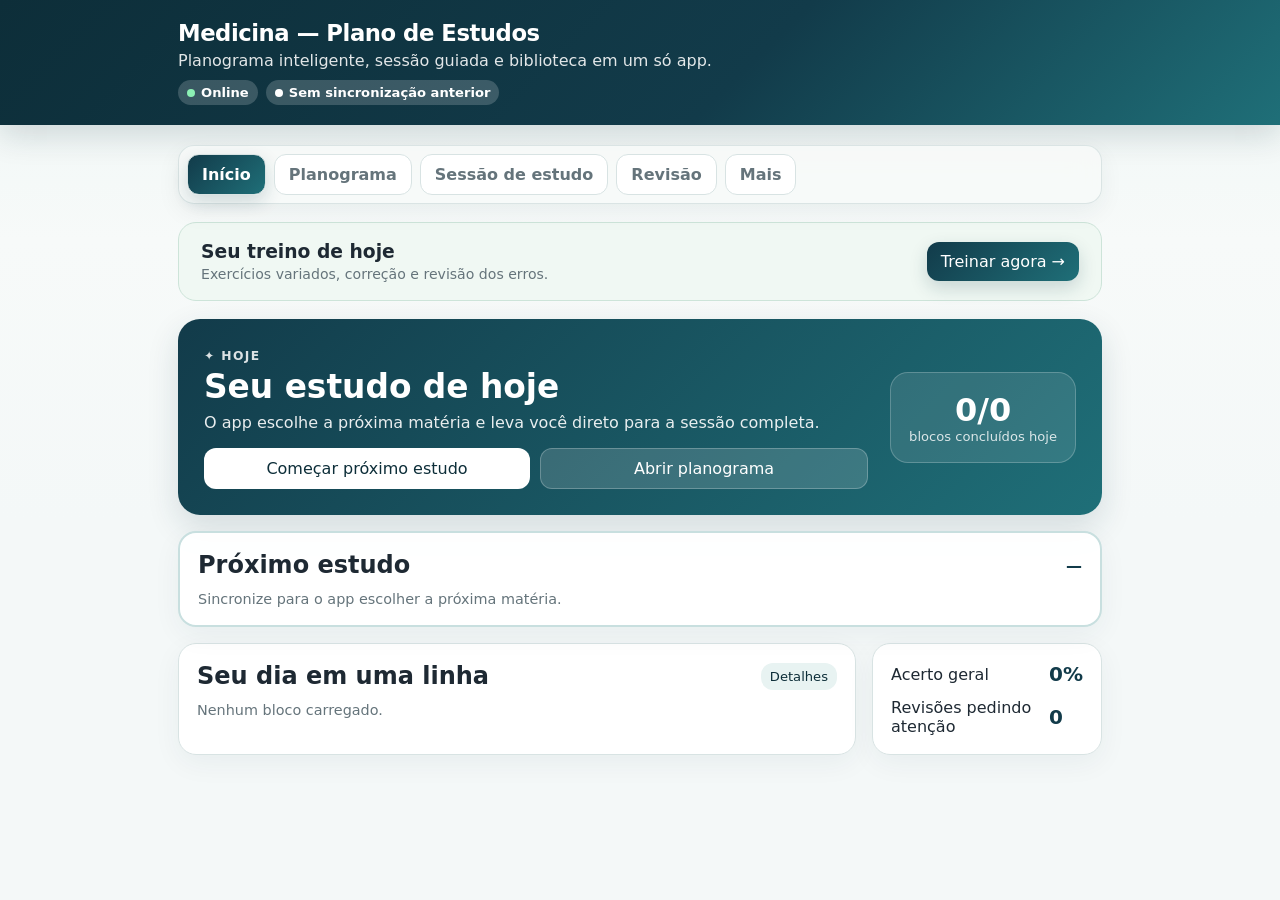
==== commit 0139b401: "4ª versão" ====
--- a/index.html
+++ b/index.html
@@ -4,7 +4,7 @@
   <meta charset="utf-8">
   <meta name="viewport" content="width=device-width,initial-scale=1">
   <meta name="theme-color" content="#123B4A">
-  <title>Medicina — Plano e Sessão de Estudos</title>
+  <title>Medicina — Treino e Assistente de Estudos</title>
   <link rel="manifest" href="manifest.json">
   <meta name="mobile-web-app-capable" content="yes">
   <meta name="apple-mobile-web-app-capable" content="yes">
@@ -92,8 +92,14 @@
     .priority-high{border-left:5px solid var(--danger)}.priority-medium{border-left:5px solid var(--warning)}.priority-low{border-left:5px solid var(--success)}
     .summary-gallery{display:grid;grid-template-columns:repeat(auto-fit,minmax(210px,1fr));gap:10px;margin:4px 0 8px}
     .summary-gallery figure{margin:0;border:1px solid var(--border);border-radius:12px;padding:8px;background:#fafafa}
-    .summary-gallery img{width:100%;height:210px;object-fit:contain;border:0;border-radius:8px;background:#fff}
+    .summary-gallery img{width:100%;height:auto;max-height:520px;object-fit:contain;border:0;border-radius:8px;background:#fff}
     .summary-gallery figcaption{font-size:.78rem;color:var(--muted);margin-top:6px}
+    .summary-source-embeds{display:grid;gap:12px;margin:8px 0 14px}
+    .summary-source-embed{width:100%;height:520px;border:1px solid var(--border);border-radius:14px;background:#fff;overflow:hidden}
+    .summary-source-embed iframe{width:100%;height:100%;border:0;background:#fff}
+    .summary-source-embed.is-image{height:360px}
+    .summary-source-caption{font-size:.82rem;color:var(--muted);margin-top:6px}
+
     .review-source{font-size:.83rem}.review-source a{color:var(--primary-dark);font-weight:650}
     @media(max-width:650px){.review-grid{grid-template-columns:1fr}.summary-gallery{grid-template-columns:1fr}}
 
@@ -162,7 +168,7 @@
     @media(max-width:760px){.tabs{display:none}.bottom-nav{position:fixed;display:grid;grid-template-columns:repeat(5,1fr);left:10px;right:10px;bottom:10px;z-index:80;border:1px solid rgba(216,227,227,.96);border-radius:18px;background:rgba(255,255,255,.94);backdrop-filter:blur(16px);box-shadow:0 10px 30px rgba(13,46,57,.18);padding:6px}.bottom-tab{display:grid;place-items:center;gap:2px;background:transparent;color:var(--muted);font-size:.72rem;font-weight:800;padding:7px 3px;border-radius:12px}.bottom-tab b{font-size:1.05rem;line-height:1}.bottom-tab.active{background:var(--soft-accent);color:var(--primary-dark)}main{padding-bottom:92px}.home-layout{grid-template-columns:1fr}.home-stats{grid-template-columns:repeat(2,1fr)}.home-hero{grid-template-columns:1fr auto;padding:20px}.home-ring{width:86px;height:86px}.home-task{grid-template-columns:6px minmax(0,1fr) auto}}
     @media(max-width:430px){.home-hero{grid-template-columns:1fr}.home-ring{display:none}.home-stats{grid-template-columns:repeat(2,1fr)}.home-task-min{font-size:.9rem}}
 
-    /* v26 — navegação limpa + sessão de estudo separada */
+    /* v27 — navegação limpa + sessão de estudo + fontes do edital */
     .home-clean-hero{display:grid;grid-template-columns:minmax(0,1fr) auto;gap:22px;align-items:center;background:linear-gradient(135deg,#123b4a,#1f6f78);color:#fff;border-radius:22px;padding:26px;margin-bottom:16px;box-shadow:0 12px 32px rgba(18,59,74,.14)}
     .home-clean-hero h2{margin:4px 0 7px;font-size:clamp(1.45rem,4vw,2.05rem)}.home-clean-hero p{margin:0;opacity:.9}.home-main-actions{margin-top:16px}.home-main-actions .primary{background:#fff;color:var(--primary-dark);box-shadow:none}.home-main-actions .secondary{background:rgba(255,255,255,.15);color:#fff;border:1px solid rgba(255,255,255,.24)}
     .home-clean-progress{min-width:150px;text-align:center;padding:18px;border:1px solid rgba(255,255,255,.22);border-radius:18px;background:rgba(255,255,255,.1)}.home-clean-progress strong{display:block;font-size:2rem}.home-clean-progress span{display:block;font-size:.82rem;opacity:.82}
@@ -173,6 +179,16 @@
     .plan-block .plan-summary{max-height:92px;overflow:hidden;position:relative}.plan-block .plan-related,.plan-block>.muted+div{font-size:.87rem}.plan-block h3{margin-bottom:6px}
     @media(max-width:760px){.home-clean-hero,.home-clean-grid,.session-study-grid{grid-template-columns:1fr}.home-clean-progress{min-width:0;text-align:left;display:flex;align-items:baseline;gap:8px}.home-clean-progress strong{font-size:1.5rem}.tool-grid{grid-template-columns:1fr}.session-card-actions>*{flex:1 1 45%}}
   </style>
+<!-- PRACTICE STYLE START -->
+<style>
+.practice-heading{display:flex;justify-content:space-between;gap:20px;align-items:center;margin:16px 0 22px}.practice-heading h2{font-size:clamp(1.7rem,4vw,2.4rem);margin:4px 0}.practice-heading p{color:var(--muted);margin:5px 0;max-width:580px}.practice-eyebrow{color:#227568;font-size:.74rem;font-weight:850;letter-spacing:.13em}.practice-badges{display:flex;gap:8px;flex-wrap:wrap;justify-content:flex-end}.practice-badges span{background:#fff;border:1px solid #d6e7e3;border-radius:14px;padding:10px 13px;font-weight:800;white-space:nowrap}.practice-grid{display:grid;grid-template-columns:1fr 1fr 1.5fr;gap:14px}.practice-mode-grid{display:grid;grid-template-columns:repeat(3,minmax(0,1fr));gap:12px;margin:22px 0}.practice-mode{display:flex;flex-direction:column;gap:7px;text-align:left;min-height:110px;background:white;border:2px solid #d8e5e2;box-shadow:0 3px 0 #d8e5e2;padding:17px;border-radius:16px}.practice-mode b{font-size:1rem}.practice-mode small{font-weight:450;color:#50666b;line-height:1.4}.practice-mode.selected{background:#ebf8f0;border-color:#2d8066;box-shadow:0 3px 0 #2d8066}.practice-start-row{display:flex;gap:18px;align-items:flex-end;justify-content:space-between}.practice-start-row>div{flex:1}.practice-start-row>.primary{padding:15px 30px;min-width:240px}.practice-stage{max-width:830px;margin:0 auto;padding:24px 32px}.practice-stage-top{display:flex;align-items:center;justify-content:space-between;gap:10px;font-size:.86rem;color:var(--muted)}.practice-stage .progress{margin:18px 0 24px;height:12px}.practice-context{display:flex;gap:10px;align-items:center;font-size:.78rem;color:#596e74;flex-wrap:wrap}.practice-pill{padding:6px 11px;border-radius:20px;background:#e9f4ef;color:#246b57;font-weight:800}.practice-question{font-size:clamp(1.2rem,2.9vw,1.7rem);line-height:1.45;letter-spacing:-.02em;margin:20px 0 24px;outline:none}.practice-options{display:grid;gap:12px}.practice-choice{display:flex;align-items:center;gap:14px;padding:16px 18px;border:2px solid #d9e4e1;box-shadow:0 3px 0 #d9e4e1;border-radius:14px;background:#fff;text-align:left;min-height:62px;line-height:1.5;font-weight:550}.practice-choice .letter{flex:0 0 32px;background:#f1f5f4;color:#526c70}.practice-choice.selected{background:#edf6fe;border-color:#438bbe;box-shadow:0 3px 0 #438bbe}.practice-choice.correct{background:#ecf8f0;border-color:#277b54;box-shadow:0 3px 0 #277b54}.practice-choice.wrong{background:#fff0ef;border-color:#b34c43;box-shadow:0 3px 0 #b34c43}.practice-choice:disabled{opacity:1}.practice-actions{display:flex;gap:10px;justify-content:flex-end;flex-wrap:wrap;margin-top:22px}.practice-actions button{min-height:46px}.practice-actions .primary{min-width:180px}.practice-feedback{margin-top:23px;padding:18px;border:1px solid #c6e4ce;border-radius:14px;background:#f0faf2;color:#214e35;line-height:1.65}.practice-feedback.wrong{background:#fff5ee;border-color:#efd4bd;color:#724329}.practice-feedback.neutral{background:#eff5fa;border-color:#cfdfeb;color:#234d63}.practice-feedback b{display:block;font-size:1.08rem}.practice-feedback p{margin:8px 0}.practice-feedback a{color:inherit;font-weight:700;text-decoration:underline}.practice-feedback details{margin-top:12px}.practice-feedback summary{cursor:pointer;font-weight:700}.practice-feedback .practice-source-answer{white-space:pre-wrap}.practice-cloze{background:#f2f8f6;border-radius:14px;padding:20px;font-size:1.15rem;line-height:1.9}.practice-gap{display:inline-block;min-width:110px;text-align:center;border-bottom:3px solid #538b77;color:#326853;font-weight:750}.practice-answer-label{display:block;margin-top:18px}.practice-recall{min-height:105px;resize:vertical}.practice-match{display:grid;grid-template-columns:minmax(0,1fr) minmax(0,1fr);gap:12px;align-items:start}.practice-match-col{display:grid;gap:10px}.practice-match button{width:100%;font-size:.9rem;min-height:86px}.practice-match button span{overflow-wrap:anywhere}.practice-finish{text-align:center;max-width:830px;margin:0 auto;padding:36px}.practice-finish h3{font-size:2rem;margin:10px 0}.practice-result-metrics{display:grid;grid-template-columns:repeat(3,minmax(0,1fr));gap:12px;margin:25px 0}.practice-result-metrics div{background:#f0f7f4;padding:18px;border-radius:15px}.practice-result-metrics strong{display:block;font-size:1.7rem;color:#266a55}.practice-result-metrics small{color:#536c61}.practice-errors{display:grid;gap:10px;text-align:left;margin:18px 0}.practice-errors details{padding:12px;border:1px solid #e2e6dd;border-radius:12px}.practice-errors summary{cursor:pointer}.practice-footnote{font-size:.82rem;color:var(--muted);text-align:center;margin:18px 0}.practice-notice{display:flex;justify-content:space-between;align-items:center;gap:12px;margin:15px 0;border-radius:14px;background:#eaf5ec;padding:15px}.practice-home-link{display:flex;align-items:center;justify-content:space-between;gap:18px;border:1px solid #cde4d9;border-radius:18px;background:#f0f8f3;padding:18px 22px;margin-bottom:18px}.practice-home-link h3{margin:0 0 4px}.practice-home-link p{margin:0;color:var(--muted);font-size:.88rem}.practice-methods{display:grid;grid-template-columns:repeat(3,minmax(0,1fr));gap:12px}.practice-methods article{background:#fff;border:1px solid #d7e5e0;border-radius:15px;padding:17px}.practice-methods h3{margin:0 0 8px}.practice-methods p{color:var(--muted);font-size:.9rem;line-height:1.6}.practice-studio-output{line-height:1.75}.practice-studio-output h3{margin-top:24px}.practice-studio-output .source-links{font-size:.82rem;display:flex;gap:8px;flex-wrap:wrap}.practice-studio-output .source-links a{color:#286958;text-decoration:underline}.practice-studio-output details{border:1px solid #d6e4df;border-radius:12px;padding:14px;margin:10px 0}.practice-studio-output summary{cursor:pointer;font-weight:650}.practice-studio-output .ai-label{display:inline-block;font-size:.76rem;font-weight:800;background:#f2edfb;color:#604587;padding:3px 9px;border-radius:20px}.practice-studio-output svg{width:100%;height:auto;max-height:900px;background:#f5faf7;border-radius:15px}.practice-studio-output svg text{font-family:system-ui,sans-serif;fill:#204c41}.practice-studio-output p{white-space:pre-line}.practice-studio-toolbar{display:flex;gap:10px;flex-wrap:wrap;margin:20px 0}.practice-studio-status{white-space:pre-line;padding:14px;background:#f2f7f5;border-radius:12px;line-height:1.6}.practice-empty{text-align:center;padding:32px;color:var(--muted)}[hidden]{display:none!important}.practice-mode:focus-visible,.practice-choice:focus-visible{outline:3px solid #245b96;outline-offset:4px}
+@media(max-width:650px){.practice-heading{display:block}.practice-badges{justify-content:flex-start;margin-top:15px}.practice-badges span{font-size:.8rem;padding:8px 10px}.practice-grid{grid-template-columns:1fr}.practice-mode-grid{grid-template-columns:1fr;gap:10px}.practice-mode{min-height:72px;padding:13px}.practice-start-row{display:block}.practice-start-row>.primary{width:100%;margin-top:15px}.practice-stage{padding:18px 15px}.practice-stage-top{font-size:.73rem}.practice-stage-top button{padding:8px 10px}.practice-choice{padding:12px;gap:10px}.practice-match{gap:8px}.practice-match button{padding:10px 8px;font-size:.79rem;min-height:105px}.practice-result-metrics{gap:6px}.practice-result-metrics div{padding:14px 8px}.practice-result-metrics strong{font-size:1.4rem}.practice-actions button{flex:1}.practice-home-link{display:block}.practice-home-link button{width:100%;margin-top:14px}.practice-methods{grid-template-columns:1fr}.practice-finish{padding:25px 15px}}
+@media(prefers-reduced-motion:reduce){.practice-stage *,.practice-setup *{animation:none!important;transition:none!important;scroll-behavior:auto!important}}
+#quiz>.card,#studio>.card{background:#fff;border:1px solid #d6e4df;border-radius:20px;padding:24px;margin-bottom:20px;box-shadow:0 4px 16px #123b4a05}#quiz>.practice-stage{padding:24px 32px}#quiz>.practice-finish{padding:36px}#studyAiConfig summary{cursor:pointer;padding:6px 0}#studyAiConfig p{line-height:1.6}#studio select{max-width:100%}
+@media(max-width:650px){#quiz>.card,#studio>.card{padding:18px 15px}#quiz>.practice-finish{padding:25px 15px}.practice-stage-top{flex-wrap:wrap}.practice-stage-top #quizScore{margin-left:auto}.practice-question{overflow-wrap:anywhere}}
+
+</style>
+<!-- PRACTICE STYLE END -->
 </head>
 <body>
 <header>
@@ -200,6 +216,7 @@
 
 
   <section id="home" class="panel active">
+<div class="practice-home-link"><div><h3>Seu treino de hoje</h3><p>Exercícios variados, correção e revisão dos erros.</p></div><button class="primary" type="button" data-open-tab="quiz">Treinar agora →</button></div>
     <div class="home-clean-hero">
       <div>
         <div class="home-kicker">✦ HOJE</div>
@@ -267,36 +284,37 @@
   </section>
 
   <section id="quiz" class="panel">
-    <div class="box">
-      <div class="filters">
-        <div><label for="quizFilterType">Filtrar por</label><select id="quizFilterType"><option value="semester">Semestres</option><option value="subject">Matérias</option><option value="topic">Tópicos</option></select></div>
-        <div><label for="quizAmount">Perguntas</label><select id="quizAmount"><option>5</option><option selected>10</option><option>15</option><option>20</option><option value="all">Todas</option></select></div>
-        <div class="full">
-          <div class="filter-head"><label>Escolha uma ou mais</label><button class="mini" id="clearQuiz" type="button">Limpar</button></div>
-          <div id="quizChoices" class="choices"></div>
-        </div>
-        <div class="full"><button id="startQuiz" class="primary" style="width:100%">Começar quiz</button></div>
-      </div>
-    </div>
-    <div class="box">
-      <div class="meta"><span id="quizCounter">Nenhum quiz iniciado</span><span id="quizScore">Pontuação: 0</span></div>
-      <div class="progress"><div id="quizProgress"></div></div>
-      <div id="quizPlay">
-        <div id="quizQuestion" class="quiz-question"><div><img id="quizImage" class="card-image" style="display:none" alt=""><div id="quizQuestionText">Clique em “Começar quiz”.</div></div></div>
-        <div id="quizOptions" class="quiz-options"></div>
-        <div id="quizFeedback" class="feedback"></div>
-        <button id="nextQuiz" class="primary" style="display:none;width:100%;margin-top:12px">Próxima</button>
-      </div>
-      <div id="quizFinish" style="display:none;text-align:center">
-        <h2>Resultado</h2><div id="quizFinal" style="font-size:3rem;font-weight:800;color:var(--primary)">0%</div>
-        <p id="quizFinalText"></p><button id="restartQuiz" class="primary">Jogar novamente</button>
-      </div>
-    </div>
-    <div class="box"><div class="stats">
-      <div class="stat"><b id="qPlayed">0</b>Respondidas</div><div class="stat"><b id="qCorrect">0</b>Corretas</div>
-      <div class="stat"><b id="qAccuracy">0%</b>Aproveitamento</div><div class="stat"><b id="qBest">0%</b>Melhor</div>
-    </div></div>
+    <div class="practice-heading"><div><span class="practice-eyebrow">UM POUCO A CADA DIA</span><h2>Treino inteligente</h2><p>Uma pergunta de cada vez. Cada erro vira uma oportunidade de revisão.</p></div><div id="practiceBadges" class="practice-badges" aria-live="polite"></div></div>
+    <div id="practiceSetup" class="card practice-setup">
+      <div class="practice-grid">
+        <div><label for="practiceSemester">Semestre</label><select id="practiceSemester"><option value="">Todos</option></select></div>
+        <div><label for="practiceSubject">Matéria</label><select id="practiceSubject"><option value="">Todas</option></select></div>
+        <div><label for="practiceTopic">Aula ou tema</label><select id="practiceTopic"><option value="">Todos</option></select></div>
+      </div>
+      <div class="practice-mode-grid" role="group" aria-label="Modo de treino">
+        <button type="button" class="practice-mode selected" data-practice-mode="mixed" aria-pressed="true"><b>✦ Treino misto</b><small>Alternativas, lacunas, associação e recordação</small></button>
+        <button type="button" class="practice-mode" data-practice-mode="cases" aria-pressed="false"><b>◎ Casos e questões</b><small>Seu banco de questões, com explicação</small></button>
+        <button type="button" class="practice-mode" data-practice-mode="review" aria-pressed="false"><b>↻ Revisar dificuldades</b><small>Erros recentes e revisões que venceram</small></button>
+      </div>
+      <div class="practice-start-row"><div><label for="quizAmount">Tamanho da sessão</label><select id="quizAmount"><option value="5">5 cartões · sessão rápida</option><option value="10" selected>10 cartões · treino diário</option><option value="15">15 cartões · aprofundar</option><option value="20">20 cartões · desafio</option></select></div><button id="startQuiz" class="primary" type="button">Começar treino →</button></div>
+      <p id="practiceSetupInfo" class="muted" role="status"></p>
+      <div hidden><select id="quizFilterType"><option value="semester">Semestres</option><option value="subject">Matérias</option><option value="topic">Tópicos</option></select><div id="quizChoices"></div><button id="clearQuiz" type="button">Limpar</button></div>
+    </div>
+    <div id="practiceResume" class="practice-notice" hidden><span>Você tem um treino em andamento.</span><button id="practiceResumeButton" type="button" class="primary">Continuar treino</button></div>
+    <div id="practiceStage" class="card practice-stage" hidden>
+      <div class="practice-stage-top"><button id="practicePause" type="button" class="secondary">Pausar</button><span id="quizCounter" aria-live="polite"></span><span id="quizScore"></span></div>
+      <div class="progress" role="progressbar" id="practiceProgressBar" aria-label="Progresso do treino" aria-valuemin="0" aria-valuemax="100" aria-valuenow="0"><div id="quizProgress"></div></div>
+      <div class="practice-context"><span id="practiceType" class="practice-pill"></span><span id="practiceContext"></span></div>
+      <h3 id="quizQuestionText" class="practice-question" tabindex="-1"></h3>
+      <img id="quizImage" class="card-image" alt="" style="display:none">
+      <div id="practiceBody"></div>
+      <div id="quizFeedback" class="practice-feedback" role="status" aria-live="polite" hidden></div>
+      <div id="practiceActions" class="practice-actions"></div>
+    </div>
+    <div id="practiceFinish" class="card practice-finish" hidden></div>
+    <div class="practice-footnote">Meta diária: 10 cartões respondidos. Os acertos da primeira tentativa e da retomada aparecem separados.</div>
   </section>
+
 
 
   <section id="review" class="panel">
@@ -389,7 +407,7 @@
             <button id="sessionReveal" class="primary" type="button">Mostrar resposta</button>
             <button id="sessionNext" class="secondary" type="button">Próximo</button>
             <button id="sessionOpenAll" class="secondary" type="button">Abrir todos os flashcards</button>
-            <button id="sessionQuiz" class="secondary" type="button">Quiz deste conteúdo</button>
+            <button id="sessionQuiz" class="secondary" type="button">Treino deste conteúdo</button><button id="sessionAi" class="secondary" type="button">Assistente desta aula</button>
           </div>
         </div>
       </div>
@@ -399,13 +417,14 @@
 
 
   <section id="more" class="panel">
+<details id="studyAiConfig" class="box"><summary><b>Configurar IA</b></summary><p>A geração usa uma chave e um modelo configurados no servidor. Neste campo, informe apenas o código de acesso do assistente definido no projeto.</p><label for="studyAccessToken">Código de acesso ao assistente</label><input id="studyAccessToken" type="password" autocomplete="off" placeholder="Código configurado no servidor"><p class="muted">O código fica somente nesta aba enquanto ela estiver aberta. A chave do provedor não deve ser colocada neste campo.</p><button id="studyAiCheck" type="button" class="secondary">Verificar configuração</button><p id="studyAiStatus" role="status"></p><button type="button" class="primary" data-open-tab="studio">Abrir assistente de estudo</button></details>
     <div class="box">
       <div class="study-room-kicker">BIBLIOTECA E FERRAMENTAS</div>
       <h2>Todo o restante do app</h2>
       <p class="muted">A tela principal fica limpa; os recursos completos continuam disponíveis aqui.</p>
-      <div class="tool-grid">
+      <div class="tool-grid"><button class="tool-card" type="button" data-open-tab="studio"><b>✧</b><span>Assistente de estudo</span><small>Crie resumos, diagramas, mnemônicos e exercícios</small></button>
         <button class="tool-card" type="button" data-open-tab="study"><b>▣</b><span>Flashcards</span><small>Estudo livre por matéria ou tópico</small></button>
-        <button class="tool-card" type="button" data-open-tab="quiz"><b>?</b><span>Quiz</span><small>Questões a partir dos seus cartões</small></button>
+        <button class="tool-card" type="button" data-open-tab="quiz"><b>✦</b><span>Treino inteligente</span><small>Sessões curtas, casos e revisão dos erros</small></button>
         <button class="tool-card" type="button" data-open-tab="summaries"><b>≡</b><span>Resumos</span><small>Resumos por aula e matéria</small></button>
         <button class="tool-card" type="button" data-open-tab="materials"><b>↗</b><span>Materiais</span><small>PDFs, slides e fontes rastreáveis</small></button>
         <button class="tool-card" type="button" data-open-tab="subjects"><b>◎</b><span>Matérias</span><small>Visão geral da base</small></button>
@@ -563,6 +582,29 @@
 
     <div class="box"><button id="clearAll" class="danger">Apagar todos os dados</button></div>
   </section>
+  <section id="studio" class="panel">
+    <div class="practice-heading"><div><span class="practice-eyebrow">SEU MATERIAL, NOVAS FORMAS DE ESTUDAR</span><h2>Assistente de estudo</h2><p>Transforme uma aula em resumo, exercícios, diagrama e mnemônicos com referências.</p></div></div>
+    <div class="card">
+      <label for="studioLesson">Qual aula você quer estudar?</label><select id="studioLesson"><option value="">Sincronize seus resumos para escolher uma aula</option></select>
+      <div class="practice-studio-toolbar" role="group" aria-label="Criar material com IA">
+        <button class="primary" type="button" data-generate="kit">✦ Criar kit completo</button>
+        <button type="button" data-generate="quiz">Quiz com IA</button><button type="button" data-generate="flashcards">Flashcards</button>
+        <button type="button" data-generate="summary">Resumo</button><button type="button" data-generate="diagram">Diagrama</button>
+        <button type="button" data-generate="mnemonics">Mnemônicos</button><button type="button" data-generate="methods">Como estudar</button>
+      </div>
+      <div id="studioStatus" class="practice-studio-status" role="status" aria-live="polite">Os exercícios do Treino inteligente usam seus cartões. Para criar conteúdo novo, configure a geração de IA em Mais → Configurar IA.</div>
+      <p class="muted">A geração usa os trechos da aula selecionada e informa as limitações de leitura. Revise o conteúdo gerado junto às fontes.</p>
+      <label for="studioSaved">Meus materiais gerados neste aparelho</label><select id="studioSaved"><option value="">Nenhum kit salvo ainda</option></select>
+    </div>
+    <div id="studioOutput" class="card practice-studio-output" hidden></div>
+    <h3>Experimente outro jeito de estudar</h3>
+    <div class="practice-methods">
+      <article><h3>01 · Explique de memória</h3><p>Leia um trecho, feche a fonte e explique o conceito em três frases. Reabra e marque o que faltou. Use as lacunas para escolher seus próximos cartões.</p></article>
+      <article><h3>02 · Desenhe o caminho</h3><p>Para anatomia e fisiologia: desenhe estruturas ou etapas sem consultar. Depois compare com a figura da aula e corrija as relações.</p></article>
+      <article><h3>03 · Compare os conceitos</h3><p>Escolha dois conceitos que você confunde. Escreva as semelhanças, as diferenças e um exemplo de cada. Confira tudo na fonte.</p></article>
+    </div>
+  </section>
+
 </main>
 
 
@@ -576,8 +618,8 @@
 
 <script>
 const INITIAL_MEDICINA_DATA={"cards":[],"summaries":[],"materials":[],"editalUnits":[{"unit_id":"E01","modulo":"Comunicação e Anamnese","questoes_modulo":5,"prioridade":"MÉDIA","unidade_estudo":"Relação médico-paciente e comunicação","conteudo_programatico":"Comunicação efetiva; relação médico-paciente; escuta centrada no paciente; empatia; comunicação com perfis/culturas diferentes, situações desafiadoras e familiares.","cobertura_drive":"ALTA","resumos_reutilizar":"RESUMOS 49, 89","material_status":"REUTILIZAR_DRIVE","semana_alvo":1,"paginas_edital":"16","estimativa_min":25,"track":"EDITAL+DRIVE","observacoes":"Priorizar comunicação ativa e centrada no paciente."},{"unit_id":"E02","modulo":"Comunicação e Anamnese","questoes_modulo":5,"prioridade":"MÉDIA","unidade_estudo":"Anamnese e entrevista clínica","conteudo_programatico":"Conceito e importância da anamnese; entrevista clínica; coleta e registro de informações; documentação; HDA e interrogatório.","cobertura_drive":"ALTA","resumos_reutilizar":"RESUMOS 50, 51, 89, 90","material_status":"REUTILIZAR_DRIVE","semana_alvo":1,"paginas_edital":"16","estimativa_min":30,"track":"EDITAL+DRIVE","observacoes":"Já existe cobertura forte no 1º e 2º semestres."},{"unit_id":"E03","modulo":"Cuidados de Enfermagem","questoes_modulo":4,"prioridade":"MÉDIA","unidade_estudo":"Biossegurança, mãos, precauções e EPI","conteudo_programatico":"Higienização das mãos; precauções padrão; antissepsia, desinfecção e esterilização; EPIs e máscaras.","cobertura_drive":"ALTA","resumos_reutilizar":"RESUMOS 52, 53, 91","material_status":"REUTILIZAR_DRIVE","semana_alvo":1,"paginas_edital":"16-17","estimativa_min":25,"track":"EDITAL+DRIVE","observacoes":"Biossegurança do 2º semestre cobre boa parte."},{"unit_id":"E04","modulo":"Cuidados de Enfermagem","questoes_modulo":4,"prioridade":"MÉDIA","unidade_estudo":"Procedimentos assistenciais básicos","conteudo_programatico":"Sinais vitais; sondagem vesical; oxigenoterapia/aspiração; vias de medicação e punção venosa; diluições e prevenção de erros.","cobertura_drive":"PARCIAL","resumos_reutilizar":"RESUMOS 53, 91","material_status":"PENDENTE_MATERIAL_COMPLEMENTAR","semana_alvo":2,"paginas_edital":"16-17","estimativa_min":30,"track":"EDITAL","observacoes":"Sinais vitais já cobertos; procedimentos invasivos/medicações não têm cobertura completa na base atual."},{"unit_id":"E05","modulo":"Extensão Universitária na Saúde","questoes_modulo":2,"prioridade":"BAIXA","unidade_estudo":"Extensão e curricularização","conteudo_programatico":"Conceitos/diretrizes; curricularização; integração ensino-pesquisa-extensão; planejamento, divulgação, interdisciplinaridade e ODS.","cobertura_drive":"NENHUMA_ELEGÍVEL","resumos_reutilizar":"","material_status":"PENDENTE_MATERIAL","semana_alvo":6,"paginas_edital":"18-19","estimativa_min":25,"track":"EDITAL","observacoes":"Projetos extensionistas foram mantidos fora da base médica conforme regra anterior; não reutilizar conteúdo excluído."},{"unit_id":"E06","modulo":"Fundamentos Filosóficos, Históricos e Socioantropológicos do Cuidado","questoes_modulo":3,"prioridade":"BAIXA","unidade_estudo":"História e filosofia da medicina","conteudo_programatico":"Mesopotâmia; nascimento da medicina moderna; medicina artesanal e tecnológica; crise da medicina contemporânea; filosofia e história do corpo e da medicina.","cobertura_drive":"BAIXA","resumos_reutilizar":"RESUMOS 49","material_status":"PENDENTE_MATERIAL","semana_alvo":6,"paginas_edital":"19-20","estimativa_min":25,"track":"EDITAL","observacoes":"Relação médico-paciente ajuda na crise da medicina, mas não substitui o conteúdo histórico/filosófico."},{"unit_id":"E07","modulo":"Fundamentos Filosóficos, Históricos e Socioantropológicos do Cuidado","questoes_modulo":3,"prioridade":"BAIXA","unidade_estudo":"Socioantropologia do cuidado","conteudo_programatico":"Concepções de saúde; práticas de cuidado; instituições; contextualização da educação popular; mobilizador do cuidado à saúde.","cobertura_drive":"PARCIAL","resumos_reutilizar":"RESUMOS 79, 80, 93","material_status":"PARCIAL_DRIVE","semana_alvo":6,"paginas_edital":"19-20","estimativa_min":25,"track":"EDITAL+DRIVE","observacoes":"DSS/processo saúde-doença ajudam, mas o recorte socioantropológico precisa de fonte própria."},{"unit_id":"E08","modulo":"Introdução à Medicina","questoes_modulo":3,"prioridade":"BAIXA","unidade_estudo":"Identidade e formação médica","conteudo_programatico":"Identidade profissional; prática e história da medicina; vida do estudante/saúde mental; história da FMB e movimento estudantil.","cobertura_drive":"PARCIAL","resumos_reutilizar":"RESUMOS 49, 92","material_status":"PENDENTE_MATERIAL","semana_alvo":7,"paginas_edital":"21","estimativa_min":25,"track":"EDITAL","observacoes":"Ética e relação médico-paciente ajudam; história específica da FMB não está na base."},{"unit_id":"E09","modulo":"Método e Raciocínio Científico I","questoes_modulo":6,"prioridade":"MÉDIA","unidade_estudo":"Pergunta, hipótese, objetivos e ética","conteudo_programatico":"História/filosofia da ciência; iniciação científica; ética/bioética; pergunta de pesquisa; hipótese; objetivos e justificativa.","cobertura_drive":"PARCIAL","resumos_reutilizar":"RESUMOS 9, 10","material_status":"PARCIAL_DRIVE","semana_alvo":1,"paginas_edital":"21-22","estimativa_min":30,"track":"EDITAL+DRIVE","observacoes":"Hipóteses e bioestatística já estão na base; filosofia/ética da pesquisa precisam de reforço."},{"unit_id":"E10","modulo":"Método e Raciocínio Científico I","questoes_modulo":6,"prioridade":"MÉDIA","unidade_estudo":"Desenhos de estudo e PICO","conteudo_programatico":"Descritores/referências; população/amostra; tipos de estudo; variáveis; série de casos, caso-controle, transversal, coorte, intervenção e qualitativos; PICO.","cobertura_drive":"PARCIAL","resumos_reutilizar":"RESUMOS 9, 10","material_status":"PARCIAL_DRIVE","semana_alvo":2,"paginas_edital":"21-22","estimativa_min":35,"track":"EDITAL+DRIVE","observacoes":"Epidemiologia/Bioestatística cobrem parte; PICO e alguns desenhos precisam ser confirmados no material."},{"unit_id":"E11","modulo":"Método e Raciocínio Científico I","questoes_modulo":6,"prioridade":"MÉDIA","unidade_estudo":"Análise e testes estatísticos","conteudo_programatico":"Análise descritiva; variáveis qualitativas/quantitativas; qui-quadrado; t de Student; viés; tamanho amostral/poder; orçamento e cronograma.","cobertura_drive":"ALTA","resumos_reutilizar":"RESUMOS 9, 10","material_status":"REUTILIZAR_DRIVE","semana_alvo":3,"paginas_edital":"22-23","estimativa_min":35,"track":"EDITAL+DRIVE","observacoes":"Bioestatística tem cobertura forte de testes, amostra, hipótese e inferência."},{"unit_id":"E12","modulo":"Módulo: A Célula","questoes_modulo":14,"prioridade":"MUITO ALTA","unidade_estudo":"Macromoléculas e membranas","conteudo_programatico":"Proteínas/lipídios/carboidratos/ácidos nucleicos; membranas, transportes e potencial eletrogênico.","cobertura_drive":"ALTA","resumos_reutilizar":"RESUMOS 11, 12, 27, 87","material_status":"REUTILIZAR_DRIVE","semana_alvo":1,"paginas_edital":"23-24","estimativa_min":35,"track":"EDITAL+DRIVE","observacoes":"Tema de maior peso; reaparece em revisões nas semanas 4 e 7."},{"unit_id":"E13","modulo":"Módulo: A Célula","questoes_modulo":14,"prioridade":"MUITO ALTA","unidade_estudo":"Organelas e metabolismo celular","conteudo_programatico":"Metabolismo celular; organelas oxidativas; sistema de endomembranas; secreção.","cobertura_drive":"ALTA","resumos_reutilizar":"RESUMOS 28, 84, 85","material_status":"REUTILIZAR_DRIVE","semana_alvo":1,"paginas_edital":"23-24","estimativa_min":35,"track":"EDITAL+DRIVE","observacoes":"Reusar Histologia e PMH para integração estrutura-função."},{"unit_id":"E14","modulo":"Módulo: A Célula","questoes_modulo":14,"prioridade":"MUITO ALTA","unidade_estudo":"Citoesqueleto e comunicação celular","conteudo_programatico":"Componentes do citoesqueleto e função; bases da organização tecidual; comunicação e transdução de sinais.","cobertura_drive":"ALTA","resumos_reutilizar":"RESUMOS 29, 27, 12","material_status":"REUTILIZAR_DRIVE","semana_alvo":2,"paginas_edital":"23-24","estimativa_min":30,"track":"EDITAL+DRIVE","observacoes":"Citoesqueleto tem cobertura direta; sinalização é parcial."},{"unit_id":"E15","modulo":"Módulo: A Célula","questoes_modulo":14,"prioridade":"MUITO ALTA","unidade_estudo":"Núcleo, ciclo celular e hereditariedade","conteudo_programatico":"Núcleo em interfase; bases moleculares/celulares da hereditariedade; cromossomos; divisão e ciclo celular; mitose; morte celular.","cobertura_drive":"BAIXA","resumos_reutilizar":"RESUMOS 29","material_status":"PENDENTE_MATERIAL","semana_alvo":2,"paginas_edital":"23-24","estimativa_min":35,"track":"EDITAL","observacoes":"Não há resumo completo identificado para núcleo/ciclo/hereditariedade na base atual."},{"unit_id":"E16","modulo":"Módulo: A Célula","questoes_modulo":14,"prioridade":"MUITO ALTA","unidade_estudo":"Matriz extracelular, câncer e tecidos fundamentais","conteudo_programatico":"Relação célula-célula/célula-matriz; bases moleculares/celulares do câncer; epitélio de revestimento/glandular e tecido conjuntivo.","cobertura_drive":"PARCIAL","resumos_reutilizar":"RESUMOS 26, 30, 76, 74","material_status":"PARCIAL_DRIVE","semana_alvo":3,"paginas_edital":"23-24","estimativa_min":35,"track":"EDITAL+DRIVE","observacoes":"Epitélio está bem coberto; conjuntivo e câncer precisam de cobertura adicional."},{"unit_id":"E17","modulo":"Módulo: Aparelho Locomotor","questoes_modulo":6,"prioridade":"MÉDIA","unidade_estudo":"Osteologia e anatomia descritiva","conteudo_programatico":"Terminologia/direção; desenvolvimento e tecidos ósseos; axial/apendicular; crânio, coluna, tórax, cinturas e membros.","cobertura_drive":"ALTA","resumos_reutilizar":"RESUMOS 2, 3, 64, 65, 66, 96","material_status":"REUTILIZAR_DRIVE","semana_alvo":1,"paginas_edital":"28-29","estimativa_min":35,"track":"EDITAL+DRIVE","observacoes":"Osteologia/crânio/coluna já estudados no 2º semestre."},{"unit_id":"E18","modulo":"Módulo: Aparelho Locomotor","questoes_modulo":6,"prioridade":"MÉDIA","unidade_estudo":"Cartilagem, articulações, tendões e ligamentos","conteudo_programatico":"Tecido conjuntivo/cartilaginoso; matriz, crescimento/reparo; anatomia articular; tendões, ligamentos, fibrocartilagem.","cobertura_drive":"PARCIAL","resumos_reutilizar":"RESUMOS 30, 65","material_status":"PENDENTE_MATERIAL_COMPLEMENTAR","semana_alvo":4,"paginas_edital":"28-29","estimativa_min":30,"track":"EDITAL","observacoes":"Há base geral, mas conteúdo de cartilagem/articulações não está integralmente mapeado."},{"unit_id":"E19","modulo":"Módulo: Aparelho Locomotor","questoes_modulo":6,"prioridade":"MÉDIA","unidade_estudo":"Músculo esquelético e reflexos","conteudo_programatico":"Tecido muscular; matriz/lâmina basal; junção mioneural; fisiologia do músculo esquelético; unidade motora; força; fusos musculares e órgão tendinoso de Golgi.","cobertura_drive":"PARCIAL","resumos_reutilizar":"RESUMOS 30, 12, 13","material_status":"PENDENTE_MATERIAL_COMPLEMENTAR","semana_alvo":6,"paginas_edital":"29","estimativa_min":35,"track":"EDITAL+DRIVE","observacoes":"Histologia muscular e neurofisiologia ajudam; contração/reflexos precisam de fonte específica."},{"unit_id":"E20","modulo":"Módulo Hematológico","questoes_modulo":3,"prioridade":"BAIXA","unidade_estudo":"Hematopoiese e morfologia sanguínea","conteudo_programatico":"Medula óssea; hematopoiese; sangue periférico; granulócitos, monócitos, eritrócitos, plaquetas e hemograma normal.","cobertura_drive":"ALTA","resumos_reutilizar":"RESUMOS 39, 69, 72, 73, 75","material_status":"REUTILIZAR_DRIVE","semana_alvo":2,"paginas_edital":"27","estimativa_min":30,"track":"EDITAL+DRIVE","observacoes":"Cobertura forte no 2º semestre."},{"unit_id":"E21","modulo":"Módulo Hematológico","questoes_modulo":3,"prioridade":"BAIXA","unidade_estudo":"Sistema linfoide, hemostasia e TMO","conteudo_programatico":"Sistema linfóide; diferenciação T e NK; TMO autólogo/alógeno; componentes do sangue; hemostasia e fases.","cobertura_drive":"ALTA","resumos_reutilizar":"RESUMOS 33, 37, 38, 67, 71, 94","material_status":"REUTILIZAR_DRIVE","semana_alvo":5,"paginas_edital":"27","estimativa_min":30,"track":"EDITAL+DRIVE","observacoes":"TMO pode exigir complemento; hemostasia e sistema imune estão bem representados."},{"unit_id":"E22","modulo":"Órgãos dos Sentidos","questoes_modulo":6,"prioridade":"MÉDIA","unidade_estudo":"Visão — anatomia e histologia","conteudo_programatico":"Desenvolvimento da face; órbita, olho e estruturas relacionadas; embriologia/histologia do sistema visual.","cobertura_drive":"NENHUMA","resumos_reutilizar":"","material_status":"PENDENTE_MATERIAL","semana_alvo":3,"paginas_edital":"25-26","estimativa_min":35,"track":"EDITAL","observacoes":"Sem aula específica identificada na base atual."},{"unit_id":"E23","modulo":"Órgãos dos Sentidos","questoes_modulo":6,"prioridade":"MÉDIA","unidade_estudo":"Visão — biofísica e fisiologia","conteudo_programatico":"Biofísica da visão; fisiologia das estruturas; percepção visual; integração clínica.","cobertura_drive":"NENHUMA","resumos_reutilizar":"","material_status":"PENDENTE_MATERIAL","semana_alvo":4,"paginas_edital":"25-26","estimativa_min":35,"track":"EDITAL","observacoes":"Sem cobertura específica identificada."},{"unit_id":"E24","modulo":"Órgãos dos Sentidos","questoes_modulo":6,"prioridade":"MÉDIA","unidade_estudo":"Audição e equilíbrio","conteudo_programatico":"Anatomia da orelha; sistema vestibular; histologia; biofísica; fisiologia da audição/equilíbrio; linguagem e integração clínica.","cobertura_drive":"NENHUMA","resumos_reutilizar":"","material_status":"PENDENTE_MATERIAL","semana_alvo":4,"paginas_edital":"25-26","estimativa_min":35,"track":"EDITAL","observacoes":"Sem cobertura específica identificada."},{"unit_id":"E25","modulo":"Órgãos dos Sentidos","questoes_modulo":6,"prioridade":"MÉDIA","unidade_estudo":"Gustação, olfação e somatossensorial","conteudo_programatico":"Botões gustativos/epitélio olfatório; fisiologia gustação/olfação; tato, dor, temperatura e propriocepção; integração clínica.","cobertura_drive":"PARCIAL","resumos_reutilizar":"RESUMOS 12, 13","material_status":"PENDENTE_MATERIAL_COMPLEMENTAR","semana_alvo":5,"paginas_edital":"25-26","estimativa_min":35,"track":"EDITAL","observacoes":"Neurofisiologia básica ajuda, mas sentidos especiais não estão integralmente cobertos."},{"unit_id":"E26","modulo":"Módulo Saúde Coletiva I","questoes_modulo":7,"prioridade":"ALTA","unidade_estudo":"Saúde coletiva, SUS e APS","conteudo_programatico":"Campo da saúde coletiva; interdisciplinaridade; análise de situação; Reforma Sanitária/SUS; RAS; APS/AB; rede de saúde.","cobertura_drive":"ALTA","resumos_reutilizar":"RESUMOS 10, 79, 80, 81, 83","material_status":"REUTILIZAR_DRIVE","semana_alvo":1,"paginas_edital":"30-31","estimativa_min":35,"track":"EDITAL+DRIVE","observacoes":"Cobertura forte em SUS/Epidemiologia."},{"unit_id":"E27","modulo":"Módulo Saúde Coletiva I","questoes_modulo":7,"prioridade":"ALTA","unidade_estudo":"Indicadores demográficos e epidemiológicos","conteudo_programatico":"Fecundidade, mortalidade, migração, indicadores de saúde, morbidade/mortalidade e diagnóstico coletivo.","cobertura_drive":"ALTA","resumos_reutilizar":"RESUMOS 9, 10, 82, 93","material_status":"REUTILIZAR_DRIVE","semana_alvo":3,"paginas_edital":"30-31","estimativa_min":35,"track":"EDITAL+DRIVE","observacoes":"Revisar fórmulas e interpretação ativa."},{"unit_id":"E28","modulo":"Módulo Saúde Coletiva I","questoes_modulo":7,"prioridade":"ALTA","unidade_estudo":"Determinantes, vigilância e educação em saúde","conteudo_programatico":"Determinantes socioambientais; vigilância em saúde; risco; comunicação/educação em saúde e narrativas.","cobertura_drive":"ALTA","resumos_reutilizar":"RESUMOS 10, 80, 81, 93","material_status":"REUTILIZAR_DRIVE","semana_alvo":5,"paginas_edital":"30-31","estimativa_min":30,"track":"EDITAL+DRIVE","observacoes":"DSS do 2º semestre deve ser usado como material principal."},{"unit_id":"E29","modulo":"Módulo Sistema Circulatório","questoes_modulo":8,"prioridade":"ALTA","unidade_estudo":"Hemodinâmica e fisiologia celular cardiovascular","conteudo_programatico":"Princípios celulares; hemodinâmica; propriedades elétricas do coração; energias; controle de fluxo.","cobertura_drive":"ALTA","resumos_reutilizar":"RESUMOS 12, 15, 17, 19, 20, 70","material_status":"REUTILIZAR_DRIVE","semana_alvo":2,"paginas_edital":"31-33","estimativa_min":40,"track":"EDITAL+DRIVE","observacoes":"Módulo de alto peso; incluir questões de cálculo e mecanismo."},{"unit_id":"E30","modulo":"Módulo Sistema Circulatório","questoes_modulo":8,"prioridade":"ALTA","unidade_estudo":"Coração — anatomia, histologia e desenvolvimento","conteudo_programatico":"Desenvolvimento; anatomia; histologia; grandes vasos; circulação coronariana; avaliação anatômica.","cobertura_drive":"ALTA","resumos_reutilizar":"RESUMOS 4, 5, 7, 31, 32","material_status":"REUTILIZAR_DRIVE","semana_alvo":3,"paginas_edital":"31-33","estimativa_min":35,"track":"EDITAL+DRIVE","observacoes":"Embriologia é menos coberta que anatomia/histologia."},{"unit_id":"E31","modulo":"Módulo Sistema Circulatório","questoes_modulo":8,"prioridade":"ALTA","unidade_estudo":"Ciclo, bomba, ECG, contratilidade e ausculta","conteudo_programatico":"Ciclo cardíaco; pressão-volume; débito; ECG; contratilidade; sons cardíacos; ausculta; avaliação funcional.","cobertura_drive":"ALTA","resumos_reutilizar":"RESUMOS 16, 17, 19, 20, 54, 57","material_status":"REUTILIZAR_DRIVE","semana_alvo":4,"paginas_edital":"31-33","estimativa_min":40,"track":"EDITAL+DRIVE","observacoes":"Integra Fisiologia + Semiologia."},{"unit_id":"E32","modulo":"Módulo Sistema Circulatório","questoes_modulo":8,"prioridade":"ALTA","unidade_estudo":"Vasos, microcirculação e pressão arterial","conteudo_programatico":"Histologia/anatomia vascular; microcirculação; endotélio; controle nervoso/humoral; doença arterial periférica; regulação da PA e homeostase.","cobertura_drive":"ALTA","resumos_reutilizar":"RESUMOS 15, 31, 70, 10","material_status":"REUTILIZAR_DRIVE","semana_alvo":5,"paginas_edital":"31-33","estimativa_min":35,"track":"EDITAL+DRIVE","observacoes":"Usar Starling/hemodinâmica como ponte para microcirculação."},{"unit_id":"E33","modulo":"Módulo Sistema Nervoso","questoes_modulo":12,"prioridade":"MUITO ALTA","unidade_estudo":"Neurônio, tecido nervoso e neurotransmissão","conteudo_programatico":"Ontogênese; tecido nervoso; neurônio motor superior/inferior; síntese/liberação/recaptação de neurotransmissores; integração sináptica.","cobertura_drive":"ALTA","resumos_reutilizar":"RESUMOS 12, 13, 14, 29","material_status":"REUTILIZAR_DRIVE","semana_alvo":1,"paginas_edital":"33-36","estimativa_min":40,"track":"EDITAL+DRIVE","observacoes":"Segundo maior peso da prova; rever em mais de uma semana."},{"unit_id":"E34","modulo":"Módulo Sistema Nervoso","questoes_modulo":12,"prioridade":"MUITO ALTA","unidade_estudo":"Medula, SNP, SNA e reflexos","conteudo_programatico":"Medula espinal; substâncias branca/cinzenta; SNP; reflexos; SNA simpático/parassimpático.","cobertura_drive":"PARCIAL","resumos_reutilizar":"RESUMOS 13, 14","material_status":"PARCIAL_DRIVE","semana_alvo":2,"paginas_edital":"33-36","estimativa_min":40,"track":"EDITAL+DRIVE","observacoes":"Fisiologia está coberta; anatomia detalhada da medula/reflexos precisa de complemento."},{"unit_id":"E35","modulo":"Módulo Sistema Nervoso","questoes_modulo":12,"prioridade":"MUITO ALTA","unidade_estudo":"Tronco encefálico, nervos cranianos e meninges","conteudo_programatico":"Tronco encefálico; nervos cranianos; meninges; sistema ventricular e líquor.","cobertura_drive":"BAIXA","resumos_reutilizar":"RESUMOS 13, 44","material_status":"PENDENTE_MATERIAL","semana_alvo":3,"paginas_edital":"33-36","estimativa_min":40,"track":"EDITAL","observacoes":"Há fisiologia geral e microbiologia de meninges, mas neuroanatomia central não está completa."},{"unit_id":"E36","modulo":"Módulo Sistema Nervoso","questoes_modulo":12,"prioridade":"MUITO ALTA","unidade_estudo":"Cerebelo, telencéfalo, diencéfalo e núcleos da base","conteudo_programatico":"Cerebelo; telencéfalo; diencéfalo; hipotálamo; núcleos da base; córtex; movimento voluntário.","cobertura_drive":"PARCIAL","resumos_reutilizar":"RESUMOS 78, 95, 97","material_status":"PENDENTE_MATERIAL_COMPLEMENTAR","semana_alvo":4,"paginas_edital":"33-36","estimativa_min":40,"track":"EDITAL","observacoes":"PMH traz núcleos da base/Tau em contexto clínico, mas não substitui neuroanatomia completa."},{"unit_id":"E37","modulo":"Módulo Sistema Nervoso","questoes_modulo":12,"prioridade":"MUITO ALTA","unidade_estudo":"Sistema límbico, sono e circulação cerebral","conteudo_programatico":"Sistema límbico; ciclo sono-vigília; meninges/ventrículos/LCR; vasculatura do SNC; fluxo sanguíneo encefálico.","cobertura_drive":"PARCIAL","resumos_reutilizar":"RESUMOS 78, 95","material_status":"PENDENTE_MATERIAL","semana_alvo":5,"paginas_edital":"33-36","estimativa_min":35,"track":"EDITAL","observacoes":"Triptofano/melatonina ajuda em sono, mas módulo exige cobertura própria."},{"unit_id":"E38","modulo":"Módulo Sistema Respiratório","questoes_modulo":7,"prioridade":"ALTA","unidade_estudo":"Anatomia, histologia e desenvolvimento respiratório","conteudo_programatico":"Desenvolvimento; vias aéreas; epitélio/mucociliar; parede torácica/pleura; anatomia e histologia.","cobertura_drive":"ALTA","resumos_reutilizar":"RESUMOS 8, 21, 22, 34, 35, 58","material_status":"REUTILIZAR_DRIVE","semana_alvo":2,"paginas_edital":"36-37","estimativa_min":35,"track":"EDITAL+DRIVE","observacoes":"Embriologia pode precisar de complemento."},{"unit_id":"E39","modulo":"Módulo Sistema Respiratório","questoes_modulo":7,"prioridade":"ALTA","unidade_estudo":"Mecânica, gases e V/Q","conteudo_programatico":"Mecânica respiratória; transporte de gases; ventilação/perfusão; biofísica e fisiologia.","cobertura_drive":"ALTA","resumos_reutilizar":"RESUMOS 21, 22, 23, 24","material_status":"REUTILIZAR_DRIVE","semana_alvo":3,"paginas_edital":"36-37","estimativa_min":40,"track":"EDITAL+DRIVE","observacoes":"Cobertura muito forte no 1º semestre."},{"unit_id":"E40","modulo":"Módulo Sistema Respiratório","questoes_modulo":7,"prioridade":"ALTA","unidade_estudo":"Regulação respiratória e equilíbrio ácido-base","conteudo_programatico":"Regulação da respiração; equilíbrio ácido-básico; integração ventilação/compensação.","cobertura_drive":"ALTA","resumos_reutilizar":"RESUMOS 18, 68","material_status":"REUTILIZAR_DRIVE","semana_alvo":5,"paginas_edital":"36-37","estimativa_min":35,"track":"EDITAL+DRIVE","observacoes":"Aula atual do 2º semestre deve ser prioridade."},{"unit_id":"E41","modulo":"Módulo Suporte Básico de Vida","questoes_modulo":2,"prioridade":"BAIXA","unidade_estudo":"SBV e obstrução de vias aéreas","conteudo_programatico":"Protocolo de atendimento ao mal súbito; obstrução de vias aéreas; treinamento dos procedimentos.","cobertura_drive":"NENHUMA","resumos_reutilizar":"","material_status":"PENDENTE_MATERIAL","semana_alvo":7,"paginas_edital":"37","estimativa_min":30,"track":"EDITAL","observacoes":"Sem material de SBV identificado na base atual."},{"unit_id":"E42","modulo":"Módulo Tegumentar","questoes_modulo":3,"prioridade":"BAIXA","unidade_estudo":"Pele, epiderme, derme e melanócitos","conteudo_programatico":"Estrutura/desenvolvimento da pele; camadas epidérmicas; junção dermoepidérmica; derme/hipoderme; queratina/citoqueratinas; melanócitos e fotoproteção.","cobertura_drive":"PARCIAL","resumos_reutilizar":"RESUMOS 30, 41, 74, 76, 77","material_status":"PENDENTE_MATERIAL_COMPLEMENTAR","semana_alvo":4,"paginas_edital":"38-39","estimativa_min":35,"track":"EDITAL+DRIVE","observacoes":"Epitélio e microbiologia cutânea ajudam; histologia específica da pele não está completa."},{"unit_id":"E43","modulo":"Módulo Tegumentar","questoes_modulo":3,"prioridade":"BAIXA","unidade_estudo":"Glândulas, termorregulação e unidade pilossebácea","conteudo_programatico":"Glândulas écrinas/apócrinas; termorregulação; unidade pilossebácea; fisiologia/embriologia.","cobertura_drive":"PARCIAL","resumos_reutilizar":"RESUMOS 74, 76","material_status":"PENDENTE_MATERIAL","semana_alvo":6,"paginas_edital":"38-39","estimativa_min":30,"track":"EDITAL","observacoes":"Glândulas exócrinas já estudadas; fisiologia cutânea precisa de fonte própria."},{"unit_id":"E44","modulo":"Saúde e Sociedade I","questoes_modulo":2,"prioridade":"BAIXA","unidade_estudo":"Interprofissionalidade, território e determinantes","conteudo_programatico":"Interprofissionalidade; território/comunidade; indicadores; riscos; cultura; determinantes; ambiente e vulnerabilidades.","cobertura_drive":"ALTA","resumos_reutilizar":"RESUMOS 80, 82, 83, 93","material_status":"REUTILIZAR_DRIVE","semana_alvo":3,"paginas_edital":"39-40","estimativa_min":30,"track":"EDITAL+DRIVE","observacoes":"DSS e SUS cobrem grande parte."},{"unit_id":"E45","modulo":"Saúde e Sociedade I","questoes_modulo":2,"prioridade":"BAIXA","unidade_estudo":"Família, redes de apoio, visita domiciliar e narrativas","conteudo_programatico":"Políticas para família; ciclos/vulnerabilidades; redes de apoio; visita domiciliar; estatutos; narrativa e comunicação reflexiva/humanização.","cobertura_drive":"PARCIAL","resumos_reutilizar":"RESUMOS 49, 89, 93","material_status":"PENDENTE_MATERIAL_COMPLEMENTAR","semana_alvo":7,"paginas_edital":"39-40","estimativa_min":30,"track":"EDITAL+DRIVE","observacoes":"Comunicação/DSS ajudam, mas família/visita/estatutos requerem material próprio."}],"planBase":[{"unit_id":"R2","track":"REV1","semester":"1º semestre","subject":"Anatomia","topic":"Aula 1 — Introdução à Anatomia","title":"Aula 1 — Introdução ao estudo da Anatomia","resumo_row":2,"summary":"VISÃO GERAL\nA aula introduz a linguagem anatômica e a organização do corpo. O material diferencia normalidade, variação anatômica, anomalia e monstruosidade; apresenta abreviações usuais para artérias, veias, músculos, nervos, ligamentos e ramos; e relaciona os planos anatômicos aos eixos e movimentos. O plano sagital é associado ao eixo látero-lateral e aos movimentos de flexão e extensão; o plano coronal ao eixo ântero-posterior e à adução/abdução; e o plano transverso ao eixo longitudinal e às rotações. Também são revisados termos direcionais, como anterior, posterior e medial, e a divisão geral do corpo em cabeça, pescoço, tronco e membros.\n\nTERMOS-CHAVE\nnormalidade, variação anatômica, anomalia, monstruosidade, plano sagital, plano coronal, plano transverso, eixo látero-lateral, eixo ântero-posterior, eixo longitudinal, flexão, extensão, adução, abdução, rotação\n\nPONTOS DE PROVA E MEMORIZAÇÃO\nO que preciso lembrar: variação anatômica não compromete a função; anomalia compromete; plano sagital → flexão/extensão, coronal → adução/abdução, transverso → rotação; dominar termos direcionais e abreviações anatômicas.\n\nFONTE RASTREÁVEL\nIntrodução anatomia + INTRODUÇÃO AO ESTUDO DA ANATOMIA BMF I_2026-1.pdf\nhttps://docs.google.com/document/d/1-GxPEVusZblQxbkPD4J45jKZjQ6zO7fGk8S7EHrR-RI/edit","key_terms":"normalidade, variação anatômica, anomalia, monstruosidade, plano sagital, plano coronal, plano transverso, eixo látero-lateral, eixo ântero-posterior, eixo longitudinal, flexão, extensão, adução, abdução, rotação","remember":"O que preciso lembrar: variação anatômica não compromete a função; anomalia compromete; plano sagital → flexão/extensão, coronal → adução/abdução, transverso → rotação; dominar termos direcionais e abreviações anatômicas.","source_name":"Introdução anatomia + INTRODUÇÃO AO ESTUDO DA ANATOMIA BMF I_2026-1.pdf","source_url":"https://docs.google.com/document/d/1-GxPEVusZblQxbkPD4J45jKZjQ6zO7fGk8S7EHrR-RI/edit","estimated_min":15,"priority":"REVISÃO","review_family":"Anatomia","active":true},{"unit_id":"R3","track":"REV1","semester":"1º semestre","subject":"Anatomia","topic":"Aula 2 — Revisão de Anatomia Geral","title":"Aula 2 — Planos, eixos e terminologia anatômica","resumo_row":3,"summary":"VISÃO GERAL\nA aula retoma os fundamentos introdutórios de Anatomia a partir do material de introdução: posição e terminologia anatômica, planos de secção, eixos de movimento e relações espaciais. O conteúdo reforça a associação entre plano sagital e movimentos de flexão/extensão, plano coronal e adução/abdução e plano transverso e rotações, além da identificação das grandes regiões corporais. O objetivo é consolidar a linguagem usada nas aulas posteriores para descrever estruturas e relações anatômicas com precisão.\n\nTERMOS-CHAVE\nposição anatômica, plano sagital, plano coronal, plano transverso, eixo, flexão, extensão, adução, abdução, rotação, anterior, posterior, medial, lateral\n\nPONTOS DE PROVA E MEMORIZAÇÃO\nO que preciso lembrar: usar sempre a posição anatômica como referência; relacionar corretamente plano-eixo-movimento; empregar os termos direcionais de forma consistente ao descrever estruturas.\n\nFONTE RASTREÁVEL\nINTRODUÇÃO AO ESTUDO DA ANATOMIA BMF I - 2023-1.pdf\nhttps://drive.google.com/file/d/1Ip_VwkEldP1vfRwEpq1JhIqM0WCTrJDP/view","key_terms":"posição anatômica, plano sagital, plano coronal, plano transverso, eixo, flexão, extensão, adução, abdução, rotação, anterior, posterior, medial, lateral","remember":"O que preciso lembrar: usar sempre a posição anatômica como referência; relacionar corretamente plano-eixo-movimento; empregar os termos direcionais de forma consistente ao descrever estruturas.","source_name":"INTRODUÇÃO AO ESTUDO DA ANATOMIA BMF I - 2023-1.pdf","source_url":"https://drive.google.com/file/d/1Ip_VwkEldP1vfRwEpq1JhIqM0WCTrJDP/view","estimated_min":15,"priority":"REVISÃO","review_family":"Anatomia","active":true},{"unit_id":"R4","track":"REV1","semester":"1º semestre","subject":"Anatomia","topic":"Aula 3 — Coração e Circulações","title":"Aula 3 — Anatomia interna do coração e circulação pulmonar/sistêmica","resumo_row":4,"summary":"VISÃO GERAL\nA aula integra anatomia interna do coração com os trajetos das circulações sistêmica e pulmonar. São revisados átrios e ventrículos, valvas atrioventriculares e semilunares, músculos papilares, cordas tendíneas, trabéculas cárneas e grandes vasos. A circulação sistêmica inicia-se no ventrículo esquerdo, distribui sangue pelo corpo e retorna ao átrio direito; a pulmonar inicia-se no ventrículo direito, segue aos pulmões e retorna ao átrio esquerdo. O estudo enfatiza a sequência câmara → valva → vaso e a diferença entre sangue venoso e arterial ao longo de cada circuito.\n\nTERMOS-CHAVE\nátrio direito, átrio esquerdo, ventrículo direito, ventrículo esquerdo, tricúspide, bicúspide, valva pulmonar, valva aórtica, aorta, tronco pulmonar, veias pulmonares, circulação sistêmica, circulação pulmonar\n\nPONTOS DE PROVA E MEMORIZAÇÃO\nO que preciso lembrar: sistêmica = VE → corpo → AD; pulmonar = VD → pulmões → AE; revisar valvas e grandes vasos em sequência e distinguir trajetos do sangue venoso e arterial.\n\nFONTE RASTREÁVEL\nAnatomia interna do coração + Circulação pulmonar e sistêmica\nhttps://docs.google.com/document/d/1IuLmmExv1ym32uShZMwK6oFcY8jsoeK2QF_5Xj33PCY/edit","key_terms":"átrio direito, átrio esquerdo, ventrículo direito, ventrículo esquerdo, tricúspide, bicúspide, valva pulmonar, valva aórtica, aorta, tronco pulmonar, veias pulmonares, circulação sistêmica, circulação pulmonar","remember":"O que preciso lembrar: sistêmica = VE → corpo → AD; pulmonar = VD → pulmões → AE; revisar valvas e grandes vasos em sequência e distinguir trajetos do sangue venoso e arterial.","source_name":"Anatomia interna do coração + Circulação pulmonar e sistêmica","source_url":"https://docs.google.com/document/d/1IuLmmExv1ym32uShZMwK6oFcY8jsoeK2QF_5Xj33PCY/edit","estimated_min":15,"priority":"REVISÃO","review_family":"Anatomia","active":true},{"unit_id":"R5","track":"REV1","semester":"1º semestre","subject":"Anatomia","topic":"Aula 4 — Anatomia Interna do Coração","title":"Aula 4 — Estruturas internas das câmaras cardíacas","resumo_row":5,"summary":"VISÃO GERAL\nA aula aprofunda as estruturas internas do coração. No átrio direito aparecem músculos pectíneos, crista terminal, fossa oval e limbo da fossa oval. No ventrículo direito são destacados valva tricúspide, cordas tendíneas, músculos papilares, trabéculas cárneas, trabécula septomarginal e cone arterial. No lado esquerdo, a valva bicúspide/mitral, músculos papilares e valva aórtica organizam o fluxo de saída. A compreensão dessas estruturas é usada para relacionar morfologia interna, direção do fluxo sanguíneo e funcionamento valvar.\n\nTERMOS-CHAVE\nmúsculos pectíneos, crista terminal, fossa oval, tricúspide, cordas tendíneas, músculos papilares, trabéculas cárneas, trabécula septomarginal, cone arterial, valva mitral, valva aórtica\n\nPONTOS DE PROVA E MEMORIZAÇÃO\nO que preciso lembrar: reconhecer as estruturas internas de cada câmara; cordas e músculos papilares relacionam-se às valvas atrioventriculares; trabécula septomarginal é característica importante do ventrículo direito.\n\nFONTE RASTREÁVEL\nAnatomia interna do coração\nhttps://docs.google.com/document/d/143IsG1Y_ogaCrZ1NwEz8WcfPjAVqjNIGfJV5mP3m3Uw/edit","key_terms":"músculos pectíneos, crista terminal, fossa oval, tricúspide, cordas tendíneas, músculos papilares, trabéculas cárneas, trabécula septomarginal, cone arterial, valva mitral, valva aórtica","remember":"O que preciso lembrar: reconhecer as estruturas internas de cada câmara; cordas e músculos papilares relacionam-se às valvas atrioventriculares; trabécula septomarginal é característica importante do ventrículo direito.","source_name":"Anatomia interna do coração","source_url":"https://docs.google.com/document/d/143IsG1Y_ogaCrZ1NwEz8WcfPjAVqjNIGfJV5mP3m3Uw/edit","estimated_min":15,"priority":"REVISÃO","review_family":"Anatomia","active":true},{"unit_id":"R6","track":"REV1","semester":"1º semestre","subject":"Anatomia","topic":"Aula 5 — Inervação Cardíaca","title":"Aula 5 — Nervos, plexo cardíaco e anatomia interna","resumo_row":6,"summary":"VISÃO GERAL\nA aula relaciona a anatomia interna do coração à sua inervação autonômica. O plexo cardíaco é descrito como rede nervosa com fibras parassimpáticas do nervo vago e simpáticas originadas de níveis torácicos. O parassimpático é associado à redução da frequência e da força de contração, enquanto o simpático aumenta frequência, contratilidade e velocidade de condução. O material também introduz os conceitos de efeitos cronotrópico, inotrópico e dromotrópico, permitindo integrar estrutura do coração, condução e controle neural.\n\nTERMOS-CHAVE\nplexo cardíaco, nervo vago, simpático, parassimpático, cronotropismo, inotropismo, dromotropismo, frequência cardíaca, contratilidade, condução\n\nPONTOS DE PROVA E MEMORIZAÇÃO\nO que preciso lembrar: simpático aumenta frequência, força e condução; vago exerce efeito parassimpático redutor; cronotrópico = frequência, inotrópico = força, dromotrópico = condução.\n\nFONTE RASTREÁVEL\nNervos e anatomia interna do coração\nhttps://docs.google.com/document/d/147hkyyF4sOrJLz6DaRiiq-to3knm-LfDdFua8L-Cclo/edit","key_terms":"plexo cardíaco, nervo vago, simpático, parassimpático, cronotropismo, inotropismo, dromotropismo, frequência cardíaca, contratilidade, condução","remember":"O que preciso lembrar: simpático aumenta frequência, força e condução; vago exerce efeito parassimpático redutor; cronotrópico = frequência, inotrópico = força, dromotrópico = condução.","source_name":"Nervos e anatomia interna do coração","source_url":"https://docs.google.com/document/d/147hkyyF4sOrJLz6DaRiiq-to3knm-LfDdFua8L-Cclo/edit","estimated_min":15,"priority":"REVISÃO","review_family":"Anatomia","active":true},{"unit_id":"R7","track":"REV1","semester":"1º semestre","subject":"Anatomia","topic":"Aula 6 — Sistema de Condução Cardíaca","title":"Aula 6 — Complexo estimulante do coração","resumo_row":7,"summary":"VISÃO GERAL\nA aula descreve o sistema anatômico de geração e propagação do impulso cardíaco. A sequência inclui nó sinoatrial, feixes internodais, nó atrioventricular, fascículo atrioventricular/feixe de His, ramos direito e esquerdo e fibras de Purkinje. O material relaciona a trabécula septomarginal e ramos de condução do ventrículo direito à ativação coordenada dos músculos papilares. A organização do complexo estimulante explica como o estímulo percorre os átrios, sofre atraso na região atrioventricular e é rapidamente distribuído aos ventrículos.\n\nTERMOS-CHAVE\nnó sinoatrial, feixes internodais, nó atrioventricular, feixe de His, ramo direito, ramo esquerdo, fibras de Purkinje, trabécula septomarginal, condução cardíaca\n\nPONTOS DE PROVA E MEMORIZAÇÃO\nO que preciso lembrar: sequência básica SA → AV → His → ramos → Purkinje; o atraso atrioventricular coordena o enchimento ventricular; a distribuição pelos ramos e Purkinje sincroniza a contração ventricular.\n\nFONTE RASTREÁVEL\nComplexo estimulante do coração\nhttps://docs.google.com/document/d/1gUUVzugeNEvfhS0X_mtL_111Opdl4eDfFlOQ2YL3kS8/edit","key_terms":"nó sinoatrial, feixes internodais, nó atrioventricular, feixe de His, ramo direito, ramo esquerdo, fibras de Purkinje, trabécula septomarginal, condução cardíaca","remember":"O que preciso lembrar: sequência básica SA → AV → His → ramos → Purkinje; o atraso atrioventricular coordena o enchimento ventricular; a distribuição pelos ramos e Purkinje sincroniza a contração ventricular.","source_name":"Complexo estimulante do coração","source_url":"https://docs.google.com/document/d/1gUUVzugeNEvfhS0X_mtL_111Opdl4eDfFlOQ2YL3kS8/edit","estimated_min":15,"priority":"REVISÃO","review_family":"Anatomia","active":true},{"unit_id":"R8","track":"REV1","semester":"1º semestre","subject":"Anatomia","topic":"Aulas 1–6 — Revisão integrada de Anatomia cardiorrespiratória","title":"Aulas 1–6 — Revisão integrada de Anatomia cardiorrespiratória","resumo_row":8,"summary":"VISÃO GERAL\nEstudo integrado da anatomia cardiorrespiratória e vascular do 1º semestre. A fonte-mãe abrange nomenclatura e variações anatômicas; planos e movimentos; coração, câmaras, valvas, grandes vasos, condução e inervação; circulação sistêmica e pulmonar; parede torácica, mamas, músculos e espaços intercostais; diafragma; nariz e cavidade nasal, seios paranasais, faringe, laringe, traqueia, árvore brônquica, pulmões e pleuras; vascularização, inervação e drenagem linfática pulmonar; vasos dos membros; sistema ázigo; e organização anatômica do sistema linfático, incluindo linfonodos, baço, timo, ductos e vasos superficiais/profundos.\n\nTERMOS-CHAVE\nvariação anatômica, anomalia, planos anatômicos, coração, valvas, condução, plexo cardíaco, cavidade nasal, seios paranasais, faringe, laringe, traqueia, pulmões, pleuras, mama, VAN intercostal, artérias brônquicas, shunt pulmonar, sistema ázigo, linfa, linfonodo, ducto torácico, vasos linfáticos\n\nPONTOS DE PROVA E MEMORIZAÇÃO\nPriorizar relações e trajetos: câmaras-valvas-vasos; plano sagital/coronal/transverso e movimentos; limites e revestimentos da cavidade nasal; regiões e comunicações da faringe; cartilagens e compartimentos da laringe; diferenças pulmonares; circulação funcional versus nutritiva do pulmão; drenagem brônquica/linfática; VAN intercostal; drenagem mamária; trajetos arteriais/venosos dos membros; e retorno linfático aos ângulos venosos.\n\nFONTE RASTREÁVEL\nAnatomia - 1 semestre T13A - 2026\nhttps://docs.google.com/document/d/1wAoYZ_UC3fYY6mddep1zjplBv_UB2G98nDcdcd6CU78/edit","key_terms":"variação anatômica, anomalia, planos anatômicos, coração, valvas, condução, plexo cardíaco, cavidade nasal, seios paranasais, faringe, laringe, traqueia, pulmões, pleuras, mama, VAN intercostal, artérias brônquicas, shunt pulmonar, sistema ázigo, linfa, linfonodo, ducto torácico, vasos linfáticos","remember":"Priorizar relações e trajetos: câmaras-valvas-vasos; plano sagital/coronal/transverso e movimentos; limites e revestimentos da cavidade nasal; regiões e comunicações da faringe; cartilagens e compartimentos da laringe; diferenças pulmonares; circulação funcional versus nutritiva do pulmão; drenagem brônquica/linfática; VAN intercostal; drenagem mamária; trajetos arteriais/venosos dos membros; e retorno linfático aos ângulos venosos.","source_name":"Anatomia - 1 semestre T13A - 2026","source_url":"https://docs.google.com/document/d/1wAoYZ_UC3fYY6mddep1zjplBv_UB2G98nDcdcd6CU78/edit","estimated_min":15,"priority":"REVISÃO","review_family":"Anatomia","active":true},{"unit_id":"R9","track":"REV1","semester":"1º semestre","subject":"Bioestatística","topic":"Revisão geral — aula não especificada","title":"Bioestatística — revisão geral (aula não especificada)","resumo_row":9,"summary":"VISÃO GERAL\nA fonte reúne fundamentos de estatística descritiva e inferencial, tipos de variáveis, população e amostra, métodos de amostragem, correlação de Pearson, medidas de tendência central e dispersão, distribuição normal e escore Z. Também aborda inferência estatística, hipóteses H0/H1, valor-p, erros tipo I e II, teste t de Student e teste qui-quadrado. Na performance diagnóstica, organiza verdadeiro positivo, verdadeiro negativo, falso positivo e falso negativo e apresenta as fórmulas de sensibilidade, especificidade, VPP, VPN e acurácia, além de aplicações de testes sensíveis para rastreamento e específicos para confirmação.\n\nTERMOS-CHAVE\nestatística descritiva, estatística inferencial, variável quantitativa, variável qualitativa, população, amostra, amostragem, Pearson, média, mediana, moda, variância, desvio padrão, distribuição normal, escore Z, H0, H1, valor-p, erro tipo I, erro tipo II, teste t, qui-quadrado, sensibilidade, especificidade, VPP, VPN, acurácia\n\nPONTOS DE PROVA E MEMORIZAÇÃO\nO que preciso lembrar: diferenciar descritiva de inferencial; reconhecer tipos de variável e amostragem; dominar média/mediana/moda e dispersão; interpretar r, Z e valor-p; saber H0/H1 e erros I/II; revisar teste t, qui-quadrado e fórmulas de desempenho diagnóstico.\n\nQUESTÕES NORTEADORAS / DE FIXAÇÃO DOS SLIDES\nQUESTÕES NORTEADORAS — TESTE DE HIPÓTESE\n1. Como fazer a pergunta em um estudo científico?\n2. O que é hipótese nula e hipótese alternativa?\n\nPERGUNTA DO EXEMPLO DE LISTER\n3. A assepsia das salas cirúrgicas aumenta as taxas de sobrevivência nos pós-operatórios?\n\nFONTE RASTREÁVEL\nBioestatística - 1 semestre T13A - 2026\nhttps://docs.google.com/document/d/1gReOa8vjY5DxcxTRrS9oqkBF4CTSZQl0AGEKjmXSvO4/edit","key_terms":"estatística descritiva, estatística inferencial, variável quantitativa, variável qualitativa, população, amostra, amostragem, Pearson, média, mediana, moda, variância, desvio padrão, distribuição normal, escore Z, H0, H1, valor-p, erro tipo I, erro tipo II, teste t, qui-quadrado, sensibilidade, especificidade, VPP, VPN, acurácia","remember":"O que preciso lembrar: diferenciar descritiva de inferencial; reconhecer tipos de variável e amostragem; dominar média/mediana/moda e dispersão; interpretar r, Z e valor-p; saber H0/H1 e erros I/II; revisar teste t, qui-quadrado e fórmulas de desempenho diagnóstico.","source_name":"Bioestatística - 1 semestre T13A - 2026","source_url":"https://docs.google.com/document/d/1gReOa8vjY5DxcxTRrS9oqkBF4CTSZQl0AGEKjmXSvO4/edit","estimated_min":15,"priority":"REVISÃO","review_family":"Bioestatística","active":true},{"unit_id":"R10","track":"REV1","semester":"1º semestre","subject":"Epidemiologia","topic":"Revisão geral — aula não especificada","title":"Epidemiologia — revisão geral (aula não especificada)","resumo_row":10,"summary":"VISÃO GERAL\nA fonte diferencia epidemiologia descritiva, baseada em pessoa, tempo e lugar, de epidemiologia analítica, voltada a testar hipóteses e associações. Revisa marcos históricos como John Snow e William Farr, transições epidemiológica, nutricional e demográfica, indicadores de saúde e sistemas de informação. Nas medidas de frequência, distingue morbidade, mortalidade, letalidade, incidência e prevalência, incluindo fatores que aumentam ou reduzem a prevalência e coeficientes de mortalidade. Também aborda mortalidade infantil e materna, vigilâncias sanitária, epidemiológica, ambiental e do trabalhador, sistemas do DATASUS, RNDS, saúde digital e linha de cuidado materno-infantil.\n\nTERMOS-CHAVE\nepidemiologia descritiva, epidemiologia analítica, pessoa, tempo, lugar, John Snow, William Farr, indicador de saúde, morbidade, mortalidade, letalidade, incidência, prevalência, SINASC, SIM, SINAN, SISAB, vigilância epidemiológica, vigilância sanitária, RMM, mortalidade infantil, mortalidade materna, RNDS\n\nPONTOS DE PROVA E MEMORIZAÇÃO\nO que preciso lembrar: pessoa-tempo-lugar; incidência = casos novos e prevalência = casos existentes; letalidade relaciona óbitos aos acometidos; revisar sistemas de informação e vigilâncias; dominar mortalidade infantil, RMM e principais fórmulas de coeficientes.\n\nQUESTÕES NORTEADORAS / DE FIXAÇÃO DOS SLIDES\nQUESTÕES NORTEADORAS — INDICADORES DE MORTALIDADE\n1. Quais as fórmulas para calcular mortalidade?\n2. Como calcular mortalidade geral?\n3. O que medem cada um destes indicadores de mortalidade: mortalidade geral, mortalidade específica, mortalidade proporcional, Índice de Swaroop & Uemura e Curva de Nelson Moraes?\n4. Por que o indicador de mortalidade infantil é utilizado como um dos indicadores de desenvolvimento do país ou região?\n5. Quais as causas e o panorama da mortalidade infantil e na infância no Brasil?\n6. Quais as causas da mortalidade materna?\n\nFONTE RASTREÁVEL\nEpidemiologia - 1 semestre T13A - 2026\nhttps://docs.google.com/document/d/1qzYZnhujwchf2kTpfZh79eTYFBWOPle7pQSK1YG0bYg/edit","key_terms":"epidemiologia descritiva, epidemiologia analítica, pessoa, tempo, lugar, John Snow, William Farr, indicador de saúde, morbidade, mortalidade, letalidade, incidência, prevalência, SINASC, SIM, SINAN, SISAB, vigilância epidemiológica, vigilância sanitária, RMM, mortalidade infantil, mortalidade materna, RNDS","remember":"O que preciso lembrar: pessoa-tempo-lugar; incidência = casos novos e prevalência = casos existentes; letalidade relaciona óbitos aos acometidos; revisar sistemas de informação e vigilâncias; dominar mortalidade infantil, RMM e principais fórmulas de coeficientes.","source_name":"Epidemiologia - 1 semestre T13A - 2026","source_url":"https://docs.google.com/document/d/1qzYZnhujwchf2kTpfZh79eTYFBWOPle7pQSK1YG0bYg/edit","estimated_min":15,"priority":"REVISÃO","review_family":"SUS/Epidemiologia","active":true},{"unit_id":"R11","track":"REV1","semester":"1º semestre","subject":"Fisiologia","topic":"Aula 1 — Transporte de membrana","title":"Aula 1 — Transporte passivo, ativo, osmose e vesículas","resumo_row":11,"summary":"VISÃO GERAL\nA aula apresenta transporte através da membrana plasmática. Difusão simples e facilitada ocorrem a favor do gradiente sem gasto de ATP; a facilitada utiliza proteína transportadora. Osmose é o movimento de água, favorecido por aquaporinas, e soluções hipo/hipertônicas alteram o volume celular. Transporte ativo ocorre contra gradiente e pode ser primário, usando ATP diretamente, ou secundário, aproveitando gradiente previamente criado. O material diferencia uniporte, simporte e antiporte e revisa endocitose, exocitose e fagocitose.\n\nTERMOS-CHAVE\ndifusão simples, difusão facilitada, canal iônico, osmose, aquaporina, isotônico, hipotônico, hipertônico, transporte ativo primário, secundário, uniporte, simporte, antiporte, endocitose, exocitose\n\nPONTOS DE PROVA E MEMORIZAÇÃO\nO que preciso lembrar: passivo segue gradiente sem ATP; ativo vence gradiente; osmose move água; primário usa ATP e secundário usa gradiente; distinguir uniporte, simporte e antiporte.\n\nFONTE RASTREÁVEL\nFisiologia - 1 semestre T13A - 2026\nhttps://docs.google.com/document/d/1PHD5CM7vYHvbVphaOPNopQVkvQXDSsW0BAIXxcPZiMs/edit","key_terms":"difusão simples, difusão facilitada, canal iônico, osmose, aquaporina, isotônico, hipotônico, hipertônico, transporte ativo primário, secundário, uniporte, simporte, antiporte, endocitose, exocitose","remember":"O que preciso lembrar: passivo segue gradiente sem ATP; ativo vence gradiente; osmose move água; primário usa ATP e secundário usa gradiente; distinguir uniporte, simporte e antiporte.","source_name":"Fisiologia - 1 semestre T13A - 2026","source_url":"https://docs.google.com/document/d/1PHD5CM7vYHvbVphaOPNopQVkvQXDSsW0BAIXxcPZiMs/edit","estimated_min":15,"priority":"REVISÃO","review_family":"Fisiologia","active":true},{"unit_id":"R12","track":"REV1","semester":"1º semestre","subject":"Fisiologia","topic":"Aula 2 — Potencial de ação","title":"Aula 2 — Potenciais elétricos e sinapses","resumo_row":12,"summary":"VISÃO GERAL\nA aula diferencia potencial de membrana, repouso, graduado e potencial de ação. O potencial de ação segue a lei do tudo ou nada após atingir limiar; entrada de Na+ promove despolarização, saída de K+ repolariza e pode produzir hiperpolarização. O período refratário relaciona-se à inativação dos canais de Na+. Mielina aumenta a velocidade de propagação. Sinapses podem ser elétricas ou químicas; na química, entrada de Ca2+ no terminal favorece fusão de vesículas e liberação de neurotransmissores.\n\nTERMOS-CHAVE\npotencial de membrana, repouso, potencial graduado, limiar, potencial de ação, despolarização, repolarização, hiperpolarização, período refratário, sódio, potássio, mielina, sinapse elétrica, sinapse química, cálcio\n\nPONTOS DE PROVA E MEMORIZAÇÃO\nO que preciso lembrar: PA é tudo-ou-nada; Na+ despolariza, K+ repolariza; período refratário limita novos disparos; Ca2+ promove liberação de neurotransmissores na sinapse química.\n\nFONTE RASTREÁVEL\nFisiologia - 1 semestre T13A - 2026\nhttps://docs.google.com/document/d/1PHD5CM7vYHvbVphaOPNopQVkvQXDSsW0BAIXxcPZiMs/edit","key_terms":"potencial de membrana, repouso, potencial graduado, limiar, potencial de ação, despolarização, repolarização, hiperpolarização, período refratário, sódio, potássio, mielina, sinapse elétrica, sinapse química, cálcio","remember":"O que preciso lembrar: PA é tudo-ou-nada; Na+ despolariza, K+ repolariza; período refratário limita novos disparos; Ca2+ promove liberação de neurotransmissores na sinapse química.","source_name":"Fisiologia - 1 semestre T13A - 2026","source_url":"https://docs.google.com/document/d/1PHD5CM7vYHvbVphaOPNopQVkvQXDSsW0BAIXxcPZiMs/edit","estimated_min":15,"priority":"REVISÃO","review_family":"Fisiologia","active":true},{"unit_id":"R13","track":"REV1","semester":"1º semestre","subject":"Fisiologia","topic":"Aula 3 — Sistema nervoso","title":"Aula 3 — Organização funcional do sistema nervoso","resumo_row":13,"summary":"VISÃO GERAL\nA aula apresenta neurônios como unidades excitáveis e comunicáveis e neuróglia como suporte, nutrição e defesa. O sistema nervoso é dividido anatomicamente em central — encéfalo e medula — e periférico — nervos, gânglios e terminações. Funcionalmente, diferencia sistemas somático e visceral. Vias aferentes levam informações da periferia ao SNC e vias eferentes levam comandos do SNC aos efetores. Neurônios podem exercer funções sensitivas, motoras ou de integração.\n\nTERMOS-CHAVE\nneurônio, neuróglia, SNC, SNP, encéfalo, medula espinhal, nervo, gânglio, aferente, eferente, sistema somático, sistema visceral, neurônio sensitivo, motor, integração\n\nPONTOS DE PROVA E MEMORIZAÇÃO\nO que preciso lembrar: aferente = periferia → SNC; eferente = SNC → periferia; SNC inclui encéfalo/medula; SNP inclui nervos/gânglios/terminações.\n\nFONTE RASTREÁVEL\nFisiologia - 1 semestre T13A - 2026\nhttps://docs.google.com/document/d/1PHD5CM7vYHvbVphaOPNopQVkvQXDSsW0BAIXxcPZiMs/edit","key_terms":"neurônio, neuróglia, SNC, SNP, encéfalo, medula espinhal, nervo, gânglio, aferente, eferente, sistema somático, sistema visceral, neurônio sensitivo, motor, integração","remember":"O que preciso lembrar: aferente = periferia → SNC; eferente = SNC → periferia; SNC inclui encéfalo/medula; SNP inclui nervos/gânglios/terminações.","source_name":"Fisiologia - 1 semestre T13A - 2026","source_url":"https://docs.google.com/document/d/1PHD5CM7vYHvbVphaOPNopQVkvQXDSsW0BAIXxcPZiMs/edit","estimated_min":15,"priority":"REVISÃO","review_family":"Fisiologia","active":true},{"unit_id":"R14","track":"REV1","semester":"1º semestre","subject":"Fisiologia","topic":"Aula 4 — Sistema nervoso autônomo","title":"Aula 4 — Simpático, parassimpático e sinalização autonômica","resumo_row":14,"summary":"VISÃO GERAL\nO sistema nervoso autônomo regula ações involuntárias e participa da homeostase cardiovascular, gastrointestinal e endócrina. O simpático é toracolombar e relacionado a respostas de estresse, com noradrenalina e receptores adrenérgicos; o parassimpático é craniossacral, relacionado a repouso/digestão, com acetilcolina e nervo vago. No coração, β1 simpático aumenta frequência e força; M2 parassimpático reduz frequência. A liberação de neurotransmissores em varicosidades depende de potencial de ação, entrada de Ca2+ e exocitose.\n\nTERMOS-CHAVE\nSNA, simpático, parassimpático, toracolombar, craniossacral, noradrenalina, acetilcolina, beta-1, M2, proteína G, AMPc, varicosidade, homeostase\n\nPONTOS DE PROVA E MEMORIZAÇÃO\nO que preciso lembrar: simpático = luta/fuga, NA/β1; parassimpático = repouso/digestão, ACh/M2; ambos modulam órgãos por receptores específicos.\n\nFONTE RASTREÁVEL\nFisiologia - 1 semestre T13A - 2026\nhttps://docs.google.com/document/d/1PHD5CM7vYHvbVphaOPNopQVkvQXDSsW0BAIXxcPZiMs/edit","key_terms":"SNA, simpático, parassimpático, toracolombar, craniossacral, noradrenalina, acetilcolina, beta-1, M2, proteína G, AMPc, varicosidade, homeostase","remember":"O que preciso lembrar: simpático = luta/fuga, NA/β1; parassimpático = repouso/digestão, ACh/M2; ambos modulam órgãos por receptores específicos.","source_name":"Fisiologia - 1 semestre T13A - 2026","source_url":"https://docs.google.com/document/d/1PHD5CM7vYHvbVphaOPNopQVkvQXDSsW0BAIXxcPZiMs/edit","estimated_min":15,"priority":"REVISÃO","review_family":"Fisiologia","active":true},{"unit_id":"R15","track":"REV1","semester":"1º semestre","subject":"Fisiologia","topic":"Aula 5 — Hemodinâmica","title":"Aula 5 — Fluxo, resistência, pressão arterial e função venosa","resumo_row":15,"summary":"VISÃO GERAL\nA aula relaciona fluxo sanguíneo ao gradiente de pressão e à resistência vascular. Vasoconstrição reduz raio e vasodilatação aumenta raio; pela lei de Poiseuille, o raio exerce forte influência sobre o fluxo. Capilares favorecem trocas por baixa velocidade; veias são reservatórios de volume e artérias elásticas ajudam a manter pressão. O material diferencia fluxo laminar e turbulento, apresenta número de Reynolds, PAM, débito cardíaco e retorno venoso, além de válvulas venosas e bomba muscular da panturrilha.\n\nTERMOS-CHAVE\nfluxo, resistência, pressão, raio, Poiseuille, vasoconstrição, vasodilatação, capilar, veia, artéria elástica, fluxo laminar, turbulento, Reynolds, PAM, débito cardíaco, retorno venoso\n\nPONTOS DE PROVA E MEMORIZAÇÃO\nO que preciso lembrar: fluxo aumenta com gradiente e cai com resistência; raio é determinante crítico; DC = VS × FC; veias armazenam volume e válvulas auxiliam retorno venoso.\n\nQUESTÕES NORTEADORAS / DE FIXAÇÃO DOS SLIDES\nQUESTÕES NORTEADORAS — BIOFÍSICA DA HEMODINÂMICA\n1. Como se distribui o volume sanguíneo nas diferentes partes da circulação?\n2. Como ocorre o fluxo de sangue através dos vasos?\n3. Como ocorre a velocidade do fluxo sanguíneo nos diferentes vasos em relação à sua área de secção transversal?\n4. Defina fluxo laminar e turbulento.\n5. De acordo com a Lei de Poiseuille, qual a relação entre pressão, diâmetro do vaso, viscosidade sanguínea e fluxo vascular?\n6. Defina pressão arterial sistólica, diastólica e média.\n7. O que é pressão de pulso? Como ela se transmite pelos territórios arterial e venoso? Qual sua importância clínica?\n\nPERGUNTAS DE FIXAÇÃO DO SLIDE\n8. Por que o sangue tem que se movimentar pelo corpo?\n9. Quais as funções dos vasos sanguíneos?\n10. Quais são os mecanismos de controle do volume e do fluxo sanguíneo?\n11. Quais fatores determinam o fluxo sanguíneo dentro de um vaso?\n12. Como a pressão sanguínea se apresenta em diferentes pontos da circulação?\n13. Como relacionamos a velocidade do fluxo sanguíneo com a área de secção transversal de um vaso?\n14. Em condições fisiológicas, as regiões proximais de quais vasos apresentam fluxo turbulento?\n15. Quais parâmetros do fluxo sanguíneo são avaliados pela Lei de Poiseuille?\n16. Na aferição da pressão arterial, após a liberação gradual do manguito, é possível auscultar a pressão sistólica. Qual característica do fluxo sanguíneo permite auscultar a pressão sistólica?\n17. Qual característica das artérias permite que a pressão gerada no ventrículo esquerdo se propague, sendo possível aferir a PA no braço?\n18. A pressão arterial média (PAM) e a pressão de pulso para uma pessoa com pressão sanguínea de 110/80 serão, respectivamente, quais valores?\n\nFONTE RASTREÁVEL\nFisiologia - 1 semestre T13A - 2026\nhttps://docs.google.com/document/d/1PHD5CM7vYHvbVphaOPNopQVkvQXDSsW0BAIXxcPZiMs/edit","key_terms":"fluxo, resistência, pressão, raio, Poiseuille, vasoconstrição, vasodilatação, capilar, veia, artéria elástica, fluxo laminar, turbulento, Reynolds, PAM, débito cardíaco, retorno venoso","remember":"O que preciso lembrar: fluxo aumenta com gradiente e cai com resistência; raio é determinante crítico; DC = VS × FC; veias armazenam volume e válvulas auxiliam retorno venoso.","source_name":"Fisiologia - 1 semestre T13A - 2026","source_url":"https://docs.google.com/document/d/1PHD5CM7vYHvbVphaOPNopQVkvQXDSsW0BAIXxcPZiMs/edit","estimated_min":15,"priority":"REVISÃO","review_family":"Fisiologia","active":true},{"unit_id":"R16","track":"REV1","semester":"1º semestre","subject":"Fisiologia","topic":"Aula 6 — Ciclo cardíaco","title":"Aula 6 — Sístole, diástole, volumes e bulhas","resumo_row":16,"summary":"VISÃO GERAL\nO ciclo cardíaco compreende sístole e diástole. O fluxo é unidirecional graças às valvas. A diástole ventricular inclui enchimento rápido, diástase e sístole atrial; a sístole envolve contração isovolumétrica e ejeção, seguida de relaxamento isovolumétrico. B1 corresponde ao fechamento das valvas atrioventriculares e B2 ao fechamento das semilunares. O ECG é relacionado à despolarização atrial (P), ventricular (QRS) e repolarização ventricular (T). O material revisa volume diastólico final, volume sistólico final, volume sistólico e débito cardíaco.\n\nTERMOS-CHAVE\nciclo cardíaco, sístole, diástole, contração isovolumétrica, ejeção, relaxamento isovolumétrico, B1, B2, onda P, QRS, onda T, VDF, VSF, volume sistólico, débito cardíaco\n\nPONTOS DE PROVA E MEMORIZAÇÃO\nO que preciso lembrar: B1 fecha AV; B2 fecha semilunares; VS = VDF − VSF; DC = VS × FC; diástole ocupa maior parte do ciclo em frequência normal.\n\nQUESTÕES NORTEADORAS / DE FIXAÇÃO DOS SLIDES\nQUESTÕES NORTEADORAS\n1. O que é ciclo cardíaco?\n2. Quais são as fases do ciclo cardíaco e o que acontece durante elas?\n3. Quais são as variações de fluxo e pressão durante as fases do ciclo cardíaco?\n4. Como se relacionam as fases do ciclo cardíaco com as ondas do ECG?\n5. O que é Volume Diastólico Final, Volume Sistólico Final, Débito Sistólico, Fração de Ejeção e Débito Cardíaco?\n\nQUESTIONAMENTOS DO CASO CLÍNICO\n6. Quais são e qual a função das valvas cardíacas?\n7. Qual a função dos músculos papilares?\n8. O que é prolapso valvar?\n9. Qual a relação da insuficiência da valva mitral com a diminuição do débito cardíaco?\n10. Qual a relação do problema cardíaco do paciente com a baixa pressão arterial?\n\nFONTE RASTREÁVEL\nFisiologia - 1 semestre T13A - 2026\nhttps://docs.google.com/document/d/1PHD5CM7vYHvbVphaOPNopQVkvQXDSsW0BAIXxcPZiMs/edit","key_terms":"ciclo cardíaco, sístole, diástole, contração isovolumétrica, ejeção, relaxamento isovolumétrico, B1, B2, onda P, QRS, onda T, VDF, VSF, volume sistólico, débito cardíaco","remember":"O que preciso lembrar: B1 fecha AV; B2 fecha semilunares; VS = VDF − VSF; DC = VS × FC; diástole ocupa maior parte do ciclo em frequência normal.","source_name":"Fisiologia - 1 semestre T13A - 2026","source_url":"https://docs.google.com/document/d/1PHD5CM7vYHvbVphaOPNopQVkvQXDSsW0BAIXxcPZiMs/edit","estimated_min":15,"priority":"REVISÃO","review_family":"Fisiologia","active":true},{"unit_id":"R17","track":"REV1","semester":"1º semestre","subject":"Fisiologia","topic":"Aula 7 — Débito cardíaco","title":"Aula 7 — Determinantes do débito e Frank-Starling","resumo_row":17,"summary":"VISÃO GERAL\nDébito cardíaco é o volume bombeado pelos ventrículos por minuto e resulta de volume sistólico × frequência cardíaca. Seus determinantes incluem frequência, contratilidade, pré-carga e pós-carga. Pré-carga relaciona-se ao estiramento no final da diástole e ao VDF; pós-carga é a resistência/tensão a vencer para ejeção. O mecanismo de Frank-Starling relaciona maior enchimento e distensão miocárdica a maior força de contração. O retorno venoso condiciona o débito, e mecanismos autonômicos podem compensar queda do volume sistólico aumentando frequência e contratilidade. Fração de ejeção avalia função sistólica.\n\nTERMOS-CHAVE\ndébito cardíaco, volume sistólico, frequência cardíaca, contratilidade, pré-carga, pós-carga, Frank-Starling, retorno venoso, fração de ejeção\n\nPONTOS DE PROVA E MEMORIZAÇÃO\nO que preciso lembrar: DC = VS × FC; pré-carga ≈ enchimento/VDF; pós-carga = resistência à ejeção; Frank-Starling aumenta força quando aumenta enchimento.\n\nFONTE RASTREÁVEL\nFisiologia - 1 semestre T13A - 2026\nhttps://docs.google.com/document/d/1PHD5CM7vYHvbVphaOPNopQVkvQXDSsW0BAIXxcPZiMs/edit","key_terms":"débito cardíaco, volume sistólico, frequência cardíaca, contratilidade, pré-carga, pós-carga, Frank-Starling, retorno venoso, fração de ejeção","remember":"O que preciso lembrar: DC = VS × FC; pré-carga ≈ enchimento/VDF; pós-carga = resistência à ejeção; Frank-Starling aumenta força quando aumenta enchimento.","source_name":"Fisiologia - 1 semestre T13A - 2026","source_url":"https://docs.google.com/document/d/1PHD5CM7vYHvbVphaOPNopQVkvQXDSsW0BAIXxcPZiMs/edit","estimated_min":15,"priority":"REVISÃO","review_family":"Fisiologia","active":true},{"unit_id":"R18","track":"REV1","semester":"1º semestre","subject":"Fisiologia","topic":"Aula 8 — Potencial elétrico do coração e regulação da pressão arterial","title":"Aula 8 — Eletrofisiologia cardíaca, barorreceptores e controle rápido da PA","resumo_row":18,"summary":"VISÃO GERAL\nA aula reúne eletrofisiologia cardíaca e mecanismos de regulação rápida da pressão arterial. O miocárdio possui células geradoras de atividade elétrica, células de condução e células contráteis. O sinal é miogênico e percorre nó SA, vias internodais, nó AV, feixe de His e fibras de Purkinje. Nas células marca-passo, a corrente If participa da despolarização espontânea; Ca2+ produz a fase ascendente e K+ promove repolarização. Nas células contráteis, a fase 0 depende de Na+, o platô envolve Ca2+ e a repolarização envolve K+.\n\nNa regulação da pressão arterial, os barorreceptores ficam no seio carotídeo e arco da aorta. As aferências seguem pelos nervos glossofaríngeo (IX) e vago (X) até o centro cardiovascular/vasomotor no bulbo. Queda da PA reduz a frequência de disparos dos barorreceptores, reduz atividade parassimpática e aumenta atividade simpática, elevando débito cardíaco e resistência vascular. Aumento da PA produz a resposta oposta. A fonte diferencia regulação rápida pelo SNA e regulação lenta por rins e hormônios.\n\nTERMOS-CHAVE\nnó SA, nó AV, His, Purkinje, corrente If, Na+, Ca2+, K+, barorreceptores, seio carotídeo, arco aórtico, glossofaríngeo, vago, centro vasomotor, simpático, parassimpático, beta-1, alfa-1, M2, pressão arterial\n\nPONTOS DE PROVA E MEMORIZAÇÃO\nO que preciso lembrar: SA inicia o impulso e AV atrasa a condução; marca-passo usa If/Ca2+/K+; barorreceptores detectam variações de PA; seio carotídeo → IX, arco aórtico → X; queda da PA aumenta simpático, débito e vasoconstrição, enquanto aumento da PA favorece parassimpático.\n\nQUESTÕES NORTEADORAS / DE FIXAÇÃO DOS SLIDES\n1. Quais são os tipos celulares que constituem o coração?\n2. Como ocorrem as variações dos potenciais elétricos nos diferentes tipos celulares?\n3. Como ocorre a propagação do potencial de ação nas células cardíacas?\n4. Qual a importância dos íons sódio, cálcio e potássio para as fibras cardíacas?\n5. Como o sistema nervoso autônomo modula a atividade elétrica no coração?\n6. O que são barorreceptores? Qual sua localização e quais nervos aferentes emergem deles?\n7. O que é o centro vasomotor? Qual sua localização e funções?\n8. Em qual situação o centro vasomotor acionará os nervos simpáticos e como eles regulam a PA?\n9. Em qual situação o centro vasomotor acionará os nervos parassimpáticos e como eles regulam a PA?\n10. O que é e como funciona o sistema renina-angiotensina-aldosterona?\n\nFONTE RASTREÁVEL\nPotencial Elétrico do Coração + Mecanismos de Regulação da Pressão Arterial\nhttps://docs.google.com/document/d/1PHD5CM7vYHvbVphaOPNopQVkvQXDSsW0BAIXxcPZiMs/edit","key_terms":"nó SA, nó AV, His, Purkinje, corrente If, sódio, cálcio, potássio, barorreceptores, seio carotídeo, arco aórtico, glossofaríngeo, vago, centro vasomotor, simpático, parassimpático, beta-1, alfa-1, M2, pressão arterial","remember":"SA inicia e AV atrasa; marca-passo usa If/Ca2+/K+; seio carotídeo → IX e arco aórtico → X; queda da PA aumenta simpático e vasoconstrição, aumento da PA favorece parassimpático.","source_name":"Potencial Elétrico do Coração + Mecanismos de Regulação da Pressão Arterial","source_url":"https://docs.google.com/document/d/1PHD5CM7vYHvbVphaOPNopQVkvQXDSsW0BAIXxcPZiMs/edit","estimated_min":15,"priority":"REVISÃO","review_family":"Fisiologia","active":true},{"unit_id":"R19","track":"REV1","semester":"1º semestre","subject":"Fisiologia","topic":"Aula 9 — Eletrocardiograma","title":"Aula 9 — ECG, derivações, eixo e frequência","resumo_row":19,"summary":"VISÃO GERAL\nO ECG registra a atividade elétrica cardíaca. Onda P representa despolarização atrial, QRS despolarização ventricular e T repolarização ventricular; PR relaciona condução atrioventricular, ST ao platô ventricular e QT à atividade ventricular total. As 12 derivações são geradas por 10 eletrodos: DI-DIII e aVR/aVL/aVF avaliam o plano frontal, enquanto V1–V6 avaliam o plano transversal. A aula descreve posições precordiais, triângulo/lei de Einthoven, eixo cardíaco e calibração do papel a 25 mm/s. Em ritmo regular, a frequência cardíaca pode ser calculada por 1500 dividido pelo número de quadradinhos entre ondas R.\n\nTERMOS-CHAVE\nECG, onda P, QRS, onda T, PR, ST, QT, DI, DII, DIII, aVR, aVL, aVF, V1, V6, Einthoven, eixo cardíaco, ritmo sinusal, frequência cardíaca\n\nPONTOS DE PROVA E MEMORIZAÇÃO\nO que preciso lembrar: P = despolarização atrial; QRS = despolarização ventricular; T = repolarização ventricular; derivações dos membros veem o plano frontal e V1–V6 o plano transversal; papel padrão = 25 mm/s.\n\nFONTE RASTREÁVEL\nEletrocardiograma\nhttps://docs.google.com/document/d/1TqSrmbC0D2f_KYVI6Arhg12EIGETpk4QR5J5iWEsi5k/edit","key_terms":"ECG, onda P, QRS, onda T, PR, ST, QT, DI, DII, DIII, aVR, aVL, aVF, V1, V6, Einthoven, eixo cardíaco, ritmo sinusal, frequência cardíaca","remember":"P = despolarização atrial; QRS = despolarização ventricular; T = repolarização ventricular; membros = plano frontal; V1–V6 = plano transversal.","source_name":"Eletrocardiograma","source_url":"https://docs.google.com/document/d/1TqSrmbC0D2f_KYVI6Arhg12EIGETpk4QR5J5iWEsi5k/edit","estimated_min":15,"priority":"REVISÃO","review_family":"Fisiologia","active":true},{"unit_id":"R20","track":"REV1","semester":"1º semestre","subject":"Fisiologia","topic":"Aula 10 — Ciclo respiratório e mecânica estática","title":"Aula 10 — Ventilação, pressões, volumes e complacência","resumo_row":20,"summary":"VISÃO GERAL\nA ventilação move o ar por gradientes de pressão. Pela lei de Boyle, aumento de volume reduz pressão. Na inspiração tranquila atuam diafragma e intercostais externos; a expiração tranquila é passiva, enquanto a expiração forçada recruta músculos abdominais e intercostais internos. A aula diferencia pressão intrapleural, intra-alveolar e transpulmonar e relaciona a perda da pressão intrapleural negativa ao pneumotórax. Revisa volume corrente, capacidade vital, volume residual, capacidade residual funcional, ventilação minuto e ventilação alveolar. Complacência é definida como ΔV/ΔP e depende das propriedades elásticas e da tensão superficial.\n\nTERMOS-CHAVE\nventilação, lei de Boyle, diafragma, intercostais, pressão intrapleural, pressão alveolar, pressão transpulmonar, pneumotórax, volume corrente, capacidade vital, volume residual, CRF, ventilação minuto, ventilação alveolar, complacência\n\nPONTOS DE PROVA E MEMORIZAÇÃO\nO que preciso lembrar: o ar flui de maior para menor pressão; inspiração reduz pressão alveolar; pressão intrapleural é normalmente negativa; complacência = ΔV/ΔP; ventilação alveolar desconta o espaço morto.\n\nQUESTÕES NORTEADORAS / DE FIXAÇÃO DOS SLIDES\n1. Quais músculos respiratórios são responsáveis pela inspiração e expiração no repouso e no aumento da demanda respiratória?\n2. Defina pressão intrapleural, intra-alveolar e transpulmonar.\n3. Defina Lei de Boyle e descreva sua aplicação no sistema respiratório.\n4. Quais são os volumes e capacidades pulmonares? Quais os seus determinantes?\n5. Como é a curva pressão x volume pulmonar?\n6. O que é complacência pulmonar? Que condições clínicas alteram a complacência pulmonar?\n7. O que acontece com a pressão quando o volume diminui para 0,5 L?\n8. O volume corrente é?\n9. Se você inspirar o mais profundamente possível e depois expirar o máximo possível de ar, qual capacidade pulmonar demonstrou?\n10. Qual volume ou capacidade permanece nos pulmões após uma expiração máxima?\n11. Qual das 3 curvas apresenta maior complacência?\n\nFONTE RASTREÁVEL\nCiclo Respiratório e Mecânica Estática\nhttps://docs.google.com/document/d/1l4XVXhhILGKSuWAjztRT3Zgn4vvAXpZQIv4ASdJLkMY/edit","key_terms":"ventilação, lei de Boyle, diafragma, intercostal, pressão intrapleural, pressão alveolar, pressão transpulmonar, pneumotórax, volume corrente, capacidade vital, volume residual, CRF, ventilação minuto, ventilação alveolar, complacência","remember":"Ar flui por gradiente de pressão; inspiração reduz pressão alveolar; intrapleural é normalmente negativa; complacência = ΔV/ΔP; ventilação alveolar desconta espaço morto.","source_name":"Ciclo Respiratório e Mecânica Estática","source_url":"https://docs.google.com/document/d/1l4XVXhhILGKSuWAjztRT3Zgn4vvAXpZQIv4ASdJLkMY/edit","estimated_min":15,"priority":"REVISÃO","review_family":"Fisiologia","active":true},{"unit_id":"R21","track":"REV1","semester":"1º semestre","subject":"Fisiologia","topic":"Aula 11 — Tensão superficial e mecânica dinâmica","title":"Aula 11 — Surfactante, resistência das vias aéreas e asma","resumo_row":21,"summary":"VISÃO GERAL\nA tensão superficial do líquido alveolar favorece o colapso e é reduzida pelo surfactante produzido por pneumócitos tipo II. Pela lei de Laplace, alvéolos menores teriam maior tendência ao colapso se a tensão fosse igual. O surfactante aumenta a complacência e reduz o trabalho respiratório; sua deficiência em prematuros é relacionada ao desconforto respiratório. A aula também aborda resistência das vias aéreas: o fluxo depende de ΔP/R e a resistência é fortemente influenciada pelo raio. Broncoconstrição aumenta resistência e receptores beta-2 participam da broncodilatação. Os fluxos são classificados como laminar, turbulento ou transicional.\n\nTERMOS-CHAVE\ntensão superficial, surfactante, pneumócito II, Laplace, complacência, prematuridade, resistência aérea, broncoconstrição, broncodilatação, beta-2, fluxo laminar, turbulento, transicional\n\nPONTOS DE PROVA E MEMORIZAÇÃO\nO que preciso lembrar: surfactante reduz tensão superficial e evita colapso; pneumócito II produz surfactante; menor raio aumenta resistência; beta-2 relaciona-se à broncodilatação.\n\nQUESTÕES NORTEADORAS / DE FIXAÇÃO DOS SLIDES\n1. O que é tensão superficial?\n2. Qual o papel do surfactante nos pulmões?\n3. Quem produz o surfactante?\n4. O que acontece com o pulmão de uma pessoa que tenha redução da produção de surfactante?\n5. Na nossa lâmina da UNINOVE, você consegue reconhecer os tipos celulares alveolares?\n6. O quadro respiratório do recém-nascido se deve à ausência de surfactante. Explique por que o paciente apresenta aumento do esforço respiratório.\n7. Como está a resistência das vias aéreas nesta situação de crise de asma? Por quê?\n8. O medicamento da “bombinha” alivia o broncoespasmo. Por quê?\n9. Como ocorre o fluxo de ar nas vias aéreas?\n10. Defina fluxos turbulento, laminar e transicional. Onde ocorrem nas vias aéreas?\n11. Quais são os determinantes da resistência ao fluxo aéreo?\n12. Qual a ação do SNA nas vias aéreas?\n13. Considerando essa ação, como você imagina que seja o tratamento da crise de asma?\n\nFONTE RASTREÁVEL\nTensão Superficial e Mecânica Dinâmica\nhttps://docs.google.com/document/d/1F9d2oooC83PyHwH25RtXbMuqzWmUJulh_bY3NfCw_-A/edit","key_terms":"tensão superficial, surfactante, pneumócito II, Laplace, complacência, prematuridade, resistência aérea, broncoconstrição, broncodilatação, beta-2, fluxo laminar, turbulento, transicional","remember":"Surfactante reduz tensão e evita colapso; pneumócito II produz surfactante; menor raio aumenta resistência; beta-2 relaciona-se à broncodilatação.","source_name":"Tensão Superficial e Mecânica Dinâmica","source_url":"https://docs.google.com/document/d/1F9d2oooC83PyHwH25RtXbMuqzWmUJulh_bY3NfCw_-A/edit","estimated_min":15,"priority":"REVISÃO","review_family":"Fisiologia","active":true},{"unit_id":"R22","track":"REV1","semester":"1º semestre","subject":"Fisiologia","topic":"Aula 12 — Fluxo sanguíneo pulmonar","title":"Aula 12 — Pressão, resistência e controle do fluxo pulmonar","resumo_row":22,"summary":"VISÃO GERAL\nA circulação pulmonar realiza as trocas gasosas, a circulação brônquica nutre os tecidos pulmonares e a drenagem linfática remove fluidos. Os vasos pulmonares são mais complacentes e trabalham em pressões menores que os sistêmicos. Recrutamento e distensão acomodam aumento de fluxo com menor elevação de pressão. A expansão pulmonar afeta de forma diferente capilares alveolares e extra-alveolares. A hipóxia alveolar causa vasoconstrição e redireciona o sangue para regiões melhor ventiladas. O material também aborda óxido nítrico/prostaciclinas como vasodilatadores, endotelina como vasoconstritora e forças de Starling na manutenção do equilíbrio hídrico.\n\nTERMOS-CHAVE\ncirculação pulmonar, circulação brônquica, drenagem linfática, pressão pulmonar, resistência vascular pulmonar, recrutamento, distensão, capilar alveolar, vasoconstrição hipóxica, óxido nítrico, prostaciclina, endotelina, Starling\n\nPONTOS DE PROVA E MEMORIZAÇÃO\nO que preciso lembrar: circuito pulmonar trabalha com baixa pressão e baixa resistência; recrutamento e distensão acomodam aumento de fluxo; hipóxia alveolar contrai vasos; drenagem linfática participa do equilíbrio hídrico pulmonar.\n\nQUESTÕES NORTEADORAS / DE FIXAÇÃO DOS SLIDES\n1. Quais as principais diferenças entre artérias e veias da circulação pulmonar com a circulação sistêmica?\n2. Quais fatores justificam a menor pressão na circulação pulmonar quando comparada à circulação sistêmica?\n3. Como os vasos do pulmão colaboram para menor resistência vascular na circulação pulmonar?\n4. Descreva as condições que causam variações no volume de sangue em condições fisiológicas e patológicas.\n5. Como ocorre o equilíbrio hídrico nos pulmões?\n6. Quais são os componentes do sistema circulatório pulmonar?\n7. O que é circulação brônquica?\n8. Quais são as diferenças de pressão entre a circulação pulmonar e sistêmica?\n9. Por que a pressão nos capilares do pulmão diminui?\n\nFONTE RASTREÁVEL\nFluxo Sanguíneo Pulmonar\nhttps://docs.google.com/document/d/1RjfWZKBDzZrmylJ4T_BZYQ4XZTXrwOgi1DoQpexESUY/edit","key_terms":"circulação pulmonar, brônquica, linfática, pressão pulmonar, resistência vascular pulmonar, recrutamento, distensão, capilar alveolar, vasoconstrição hipóxica, óxido nítrico, prostaciclina, endotelina, Starling","remember":"Circuito pulmonar = baixa pressão/baixa resistência; recrutamento e distensão acomodam fluxo; hipóxia alveolar contrai vasos; linfa participa do equilíbrio hídrico.","source_name":"Fluxo Sanguíneo Pulmonar","source_url":"https://docs.google.com/document/d/1RjfWZKBDzZrmylJ4T_BZYQ4XZTXrwOgi1DoQpexESUY/edit","estimated_min":15,"priority":"REVISÃO","review_family":"Fisiologia","active":true},{"unit_id":"R23","track":"REV1","semester":"1º semestre","subject":"Fisiologia","topic":"Aula 13 — Trocas gasosas","title":"Aula 13 — Difusão e transporte de O2 e CO2","resumo_row":23,"summary":"VISÃO GERAL\nA troca gasosa ocorre através da membrana alvéolo-capilar conforme gradientes de pressão e fatores como área, espessura, solubilidade e peso molecular. O O2 é transportado principalmente ligado à hemoglobina. Aumento de CO2, temperatura, H+ e 2,3-BPG desloca a curva de dissociação da hemoglobina para a direita, relacionado ao efeito Bohr. O CO2 circula principalmente como bicarbonato, além das formas carbamino-hemoglobina e dissolvida. O efeito Haldane é relacionado, no material, à liberação de CO2 nos pulmões.\n\nTERMOS-CHAVE\nmembrana alvéolo-capilar, difusão, PO2, PCO2, hemoglobina, curva de dissociação, efeito Bohr, bicarbonato, carbaminoemoglobina, efeito Haldane\n\nPONTOS DE PROVA E MEMORIZAÇÃO\nO que preciso lembrar: O2 viaja sobretudo ligado à hemoglobina; CO2 sobretudo como bicarbonato; efeito Bohr relaciona-se à liberação de O2 nos tecidos; efeito Haldane à eliminação de CO2 nos pulmões.\n\nQUESTÕES NORTEADORAS / DE FIXAÇÃO DOS SLIDES\n1. O que é PO2 alveolar, PO2 arterial, PO2 inspirada e a diferença de PO2 alvéolo-arterial?\n2. Como ocorre o processo de difusão de gases pela membrana alvéolo-capilar?\n3. Como ocorre o transporte de O2 no sangue?\n4. O que é curva de dissociação de hemoglobina? Quais condições desviam a curva para a direita e para a esquerda? Descreva o efeito Bohr.\n5. Como ocorre o transporte de CO2 no sangue? Descreva o efeito Haldane.\n\nFONTE RASTREÁVEL\nTrocas Gasosas\nhttps://docs.google.com/document/d/1P75vW1792WOtKXMtd-lkkDHIpLJ13bGBptVrG-d5I98/edit","key_terms":"membrana alvéolo-capilar, difusão, PO2, PCO2, hemoglobina, curva de dissociação, efeito Bohr, bicarbonato, carbaminoemoglobina, efeito Haldane","remember":"O2 viaja sobretudo na hemoglobina; CO2 sobretudo como bicarbonato; revisar efeitos Bohr e Haldane e determinantes da difusão.","source_name":"Trocas Gasosas","source_url":"https://docs.google.com/document/d/1P75vW1792WOtKXMtd-lkkDHIpLJ13bGBptVrG-d5I98/edit","estimated_min":15,"priority":"REVISÃO","review_family":"Fisiologia","active":true},{"unit_id":"R24","track":"REV1","semester":"1º semestre","subject":"Fisiologia","topic":"Aula 14 — Relação ventilação/perfusão","title":"Aula 14 — V/Q, zonas de West, shunt e espaço morto","resumo_row":24,"summary":"VISÃO GERAL\nA relação ventilação/perfusão (V/Q) expressa a compatibilidade entre o ar que chega aos alvéolos e o fluxo sanguíneo que os perfunde. O material descreve a distribuição gravitacional da perfusão e as zonas de West, além de relacionar alterações de V/Q à hipoxemia. Shunt representa perfusão sem ventilação e espaço morto representa ventilação sem perfusão. A posição corporal interfere na distribuição de ventilação e perfusão. Em desequilíbrios V/Q, a resposta pulmonar pode incluir vasoconstrição hipóxica para redirecionar o fluxo para regiões melhor ventiladas.\n\nTERMOS-CHAVE\nventilação/perfusão, V/Q, zonas de West, shunt, espaço morto, perfusão, ventilação, hipoxemia, vasoconstrição hipóxica\n\nPONTOS DE PROVA E MEMORIZAÇÃO\nO que preciso lembrar: V/Q compara ventilação e perfusão; shunt = perfusão sem ventilação; espaço morto = ventilação sem perfusão; gravidade e posição corporal alteram a distribuição regional; desequilíbrio V/Q pode causar hipoxemia.\n\nQUESTÕES NORTEADORAS / DE FIXAÇÃO DOS SLIDES\n1. O que é relação ventilação/perfusão?\n2. Como é a distribuição do sangue (perfusão) do ápice para a base do pulmão na posição ortostática?\n3. Como a posição corporal altera a relação V/Q?\n4. Como é a ventilação/perfusão em cada zona de West? Quais condições promovem o surgimento da zona 1?\n5. Qual a melhor região para hematose em condições normais?\n6. Quais alterações ocorrem durante um desequilíbrio na relação V/Q?\n7. Por que a paciente estava hipoxêmica? Descrever o mecanismo da hipoxemia.\n8. Por que a suplementação de O2 corrigiu a hipoxemia?\n9. Nesta condição, o pulmão poderá desenvolver um mecanismo para melhorar a hipoxemia. Explique esse mecanismo.\n\nFONTE RASTREÁVEL\nRelação Ventilação Perfusão\nhttps://docs.google.com/document/d/1mQ_83ZcFrS9CmZ7HI1lgyjH3NUQkxjBKxjL9nKhtB_4/edit","key_terms":"ventilação/perfusão, V/Q, zonas de West, shunt, espaço morto, perfusão, ventilação, hipoxemia, vasoconstrição hipóxica","remember":"V/Q compara ventilação e perfusão; shunt = perfusão sem ventilação; espaço morto = ventilação sem perfusão; gravidade altera distribuição regional.","source_name":"Relação Ventilação Perfusão","source_url":"https://docs.google.com/document/d/1mQ_83ZcFrS9CmZ7HI1lgyjH3NUQkxjBKxjL9nKhtB_4/edit","estimated_min":15,"priority":"REVISÃO","review_family":"Fisiologia","active":true},{"unit_id":"R25","track":"REV1","semester":"1º semestre","subject":"Fisiologia","topic":"Aulas 1–15 — Revisão integrada de Fisiologia cardiorrespiratória","title":"Aulas 1–15 — Revisão integrada de Fisiologia cardiorrespiratória","resumo_row":25,"summary":"VISÃO GERAL\nIntegra fundamentos de transporte de membrana e excitabilidade com fisiologia cardiovascular e respiratória. Abrange potenciais elétricos, controle autonômico, hemodinâmica, resistência e fluxo, ciclo cardíaco, débito, Frank-Starling, ECG, reflexo barorreceptor, ventilação, pressões pulmonares, complacência, surfactante, transporte de gases e relação ventilação/perfusão.\n\nTERMOS-CHAVE\ndifusão, osmose, potencial de ação, simpático, parassimpático, débito cardíaco, volume sistólico, pré-carga, pós-carga, Frank-Starling, ECG, barorreceptor, ventilação, complacência, surfactante, hemoglobina, V/Q, efeito Bohr, efeito Haldane\n\nPONTOS DE PROVA E MEMORIZAÇÃO\nO que preciso lembrar: fluxo depende de gradiente e resistência; raio tem grande impacto na resistência; DC = VS × FC; Frank-Starling relaciona enchimento e força; ondas P/QRS/T correspondem à atividade elétrica cardíaca; inspiração reduz pressão alveolar; surfactante reduz tensão superficial; O2 viaja sobretudo ligado à hemoglobina e CO2 sobretudo como bicarbonato.\n\nFONTE RASTREÁVEL\nFisiologia - 1 semestre T13A - 2026\nhttps://docs.google.com/document/d/1PHD5CM7vYHvbVphaOPNopQVkvQXDSsW0BAIXxcPZiMs/edit","key_terms":"difusão, osmose, potencial de ação, simpático, parassimpático, débito cardíaco, volume sistólico, pré-carga, pós-carga, Frank-Starling, ECG, barorreceptor, ventilação, complacência, surfactante, hemoglobina, V/Q, efeito Bohr, efeito Haldane","remember":"O que preciso lembrar: fluxo depende de gradiente e resistência; raio tem grande impacto na resistência; DC = VS × FC; Frank-Starling relaciona enchimento e força; ondas P/QRS/T correspondem à atividade elétrica cardíaca; inspiração reduz pressão alveolar; surfactante reduz tensão superficial; O2 viaja sobretudo ligado à hemoglobina e CO2 sobretudo como bicarbonato.","source_name":"Fisiologia - 1 semestre T13A - 2026","source_url":"https://docs.google.com/document/d/1PHD5CM7vYHvbVphaOPNopQVkvQXDSsW0BAIXxcPZiMs/edit","estimated_min":15,"priority":"REVISÃO","review_family":"Fisiologia","active":true},{"unit_id":"R26","track":"REV1","semester":"1º semestre","subject":"Histologia","topic":"Aula 1 — Tecidos e técnica histológica","title":"Aula 1 — Tecidos básicos e preparação de lâminas","resumo_row":26,"summary":"VISÃO GERAL\nA aula apresenta os quatro tecidos básicos — epitelial, conjuntivo, muscular e nervoso — e introduz a técnica histológica. A preparação de uma lâmina envolve fixação para preservar estruturas, descalcificação quando necessária, desidratação com etanol, clareamento para remoção de lipídios, inclusão em parafina ou resina, corte em micrótomo e coloração. O criostato é descrito como micrótomo de congelação. A coloração explora afinidade ácido-base dos componentes celulares e dos corantes.\n\nTERMOS-CHAVE\ntecido epitelial, tecido conjuntivo, tecido muscular, tecido nervoso, fixação, descalcificação, desidratação, clareamento, inclusão, micrótomo, criostato, coloração\n\nPONTOS DE PROVA E MEMORIZAÇÃO\nO que preciso lembrar: reconhecer os quatro tecidos básicos e suas funções gerais; memorizar a sequência de preparação da lâmina e a finalidade de cada etapa.\n\nFONTE RASTREÁVEL\nHistologia - 1 semestre T13A - 2026\nhttps://docs.google.com/document/d/1PFFQNgSaf9EU0QVQTVYY4qRs3P4Yj0HzpEZVc697Ulk/edit","key_terms":"tecido epitelial, tecido conjuntivo, tecido muscular, tecido nervoso, fixação, descalcificação, desidratação, clareamento, inclusão, micrótomo, criostato, coloração","remember":"O que preciso lembrar: reconhecer os quatro tecidos básicos e suas funções gerais; memorizar a sequência de preparação da lâmina e a finalidade de cada etapa.","source_name":"Histologia - 1 semestre T13A - 2026","source_url":"https://docs.google.com/document/d/1PFFQNgSaf9EU0QVQTVYY4qRs3P4Yj0HzpEZVc697Ulk/edit","estimated_min":15,"priority":"REVISÃO","review_family":"Histologia","active":true},{"unit_id":"R27","track":"REV1","semester":"1º semestre","subject":"Histologia","topic":"Aula 2 — Membrana plasmática","title":"Aula 2 — Membrana, transporte e junções celulares","resumo_row":27,"summary":"VISÃO GERAL\nA membrana plasmática é descrita como bicamada fosfolipídica assimétrica e seletivamente permeável, separando os meios intra e extracelular. Proteínas integrais e periféricas participam de transporte, reconhecimento, sinalização, atividade enzimática e ancoragem. O material diferencia microvilosidades, cílios, estereocílios e flagelos e revisa junções oclusivas, aderentes, desmossomos, comunicantes e hemidesmossomos. Também relaciona fluidez ao comprimento e saturação dos ácidos graxos e ao colesterol.\n\nTERMOS-CHAVE\nbicamada fosfolipídica, LIC, LEC, proteína integral, glicocálix, espectrina, microvilosidade, cílio, estereocílio, junção oclusiva, aderente, desmossomo, gap junction, hemidesmossomo\n\nPONTOS DE PROVA E MEMORIZAÇÃO\nO que preciso lembrar: membrana é seletiva; proteínas têm funções de transporte e sinalização; oclusiva veda, aderente liga actina, desmossomo liga filamentos intermediários, comunicante permite comunicação e hemidesmossomo ancora à lâmina basal.\n\nFONTE RASTREÁVEL\nHistologia - 1 semestre T13A - 2026\nhttps://docs.google.com/document/d/1PFFQNgSaf9EU0QVQTVYY4qRs3P4Yj0HzpEZVc697Ulk/edit","key_terms":"bicamada fosfolipídica, LIC, LEC, proteína integral, glicocálix, espectrina, microvilosidade, cílio, estereocílio, junção oclusiva, aderente, desmossomo, gap junction, hemidesmossomo","remember":"O que preciso lembrar: membrana é seletiva; proteínas têm funções de transporte e sinalização; oclusiva veda, aderente liga actina, desmossomo liga filamentos intermediários, comunicante permite comunicação e hemidesmossomo ancora à lâmina basal.","source_name":"Histologia - 1 semestre T13A - 2026","source_url":"https://docs.google.com/document/d/1PFFQNgSaf9EU0QVQTVYY4qRs3P4Yj0HzpEZVc697Ulk/edit","estimated_min":15,"priority":"REVISÃO","review_family":"Histologia","active":true},{"unit_id":"R28","track":"REV1","semester":"1º semestre","subject":"Histologia","topic":"Aula 3 — Organelas e secreção","title":"Aula 3 — Organelas, pâncreas e secreção de insulina","resumo_row":28,"summary":"VISÃO GERAL\nA aula integra organelas à síntese e secreção celular. Ribossomos produzem proteínas, o RER participa da síntese e dobramento, e o Golgi modifica e direciona produtos pelas faces cis e trans. O REL participa de síntese lipídica, hormônios esteroides, desintoxicação e reserva de Ca2+. Lisossomos realizam digestão intracelular e peroxissomos atuam em oxidação, catalase e metabolismo lipídico. No pâncreas, ilhotas de Langerhans contêm células alfa e beta. A secreção de insulina é relacionada a entrada de glicose, produção de ATP, fechamento de canais de K+, despolarização, abertura de canais de Ca2+ e exocitose.\n\nTERMOS-CHAVE\nribossomo, RER, REL, Golgi, lisossomo, peroxissomo, ilhotas de Langerhans, célula alfa, célula beta, insulina, GLUT2, ATP, cálcio, GLUT4\n\nPONTOS DE PROVA E MEMORIZAÇÃO\nO que preciso lembrar: RER sintetiza/dobra proteínas; Golgi modifica e direciona; REL produz lipídios e armazena Ca2+; na célula beta, glicose → ATP → fecha K+ → despolariza → abre Ca2+ → libera insulina.\n\nFONTE RASTREÁVEL\nHistologia - 1 semestre T13A - 2026\nhttps://docs.google.com/document/d/1PFFQNgSaf9EU0QVQTVYY4qRs3P4Yj0HzpEZVc697Ulk/edit","key_terms":"ribossomo, RER, REL, Golgi, lisossomo, peroxissomo, ilhotas de Langerhans, célula alfa, célula beta, insulina, GLUT2, ATP, cálcio, GLUT4","remember":"O que preciso lembrar: RER sintetiza/dobra proteínas; Golgi modifica e direciona; REL produz lipídios e armazena Ca2+; na célula beta, glicose → ATP → fecha K+ → despolariza → abre Ca2+ → libera insulina.","source_name":"Histologia - 1 semestre T13A - 2026","source_url":"https://docs.google.com/document/d/1PFFQNgSaf9EU0QVQTVYY4qRs3P4Yj0HzpEZVc697Ulk/edit","estimated_min":15,"priority":"REVISÃO","review_family":"Histologia","active":true},{"unit_id":"R29","track":"REV1","semester":"1º semestre","subject":"Histologia","topic":"Aula 4 — Citoesqueleto","title":"Aula 4 — Actina, microtúbulos e filamentos intermediários","resumo_row":29,"summary":"VISÃO GERAL\nA aula diferencia os principais filamentos do citoesqueleto. Microfilamentos são formados por actina; microtúbulos são constituídos por heterodímeros de tubulina, participam dos cílios e da divisão celular; filamentos intermediários conferem suporte estrutural. A proteína Tau é relacionada à estabilização e dinâmica dos microtúbulos. O material também associa defeitos de proteínas estruturais, como queratinas, à epidermólise bolhosa.\n\nTERMOS-CHAVE\ncitoesqueleto, actina, microfilamento, microtúbulo, tubulina, filamento intermediário, proteína Tau, queratina, epidermólise bolhosa\n\nPONTOS DE PROVA E MEMORIZAÇÃO\nO que preciso lembrar: actina forma microfilamentos; tubulina forma microtúbulos; filamentos intermediários dão estabilidade mecânica; Tau se associa aos microtúbulos.\n\nFONTE RASTREÁVEL\nHistologia - 1 semestre T13A - 2026\nhttps://docs.google.com/document/d/1PFFQNgSaf9EU0QVQTVYY4qRs3P4Yj0HzpEZVc697Ulk/edit","key_terms":"citoesqueleto, actina, microfilamento, microtúbulo, tubulina, filamento intermediário, proteína Tau, queratina, epidermólise bolhosa","remember":"O que preciso lembrar: actina forma microfilamentos; tubulina forma microtúbulos; filamentos intermediários dão estabilidade mecânica; Tau se associa aos microtúbulos.","source_name":"Histologia - 1 semestre T13A - 2026","source_url":"https://docs.google.com/document/d/1PFFQNgSaf9EU0QVQTVYY4qRs3P4Yj0HzpEZVc697Ulk/edit","estimated_min":15,"priority":"REVISÃO","review_family":"Histologia","active":true},{"unit_id":"R30","track":"REV1","semester":"1º semestre","subject":"Histologia","topic":"Aula 5 — Epitélio e tecido muscular","title":"Aula 5 — Epitélio de revestimento e tipos de músculo","resumo_row":30,"summary":"VISÃO GERAL\nO epitélio de revestimento apresenta células justapostas, pouca matriz extracelular, avascularidade, polaridade apical-lateral-basal e alta capacidade regenerativa. É classificado pelo número de camadas e forma celular. O material compara músculo estriado esquelético, cardíaco e liso: o esquelético é voluntário, com fibras longas multinucleadas e núcleos periféricos; o cardíaco é involuntário, com 1–2 núcleos centrais e discos intercalares; o liso é involuntário, fusiforme, sem estriações e com núcleo central.\n\nTERMOS-CHAVE\nepitélio, polaridade, lâmina basal, epitélio simples, estratificado, pavimentoso, cúbico, cilíndrico, músculo esquelético, cardíaco, liso, disco intercalar\n\nPONTOS DE PROVA E MEMORIZAÇÃO\nO que preciso lembrar: epitélio é avascular e classificado por camadas/forma; músculo esquelético é voluntário e multinucleado, cardíaco possui discos intercalares, e liso é fusiforme sem estriações.\n\nFONTE RASTREÁVEL\nHistologia - 1 semestre T13A - 2026\nhttps://docs.google.com/document/d/1PFFQNgSaf9EU0QVQTVYY4qRs3P4Yj0HzpEZVc697Ulk/edit","key_terms":"epitélio, polaridade, lâmina basal, epitélio simples, estratificado, pavimentoso, cúbico, cilíndrico, músculo esquelético, cardíaco, liso, disco intercalar","remember":"O que preciso lembrar: epitélio é avascular e classificado por camadas/forma; músculo esquelético é voluntário e multinucleado, cardíaco possui discos intercalares, e liso é fusiforme sem estriações.","source_name":"Histologia - 1 semestre T13A - 2026","source_url":"https://docs.google.com/document/d/1PFFQNgSaf9EU0QVQTVYY4qRs3P4Yj0HzpEZVc697Ulk/edit","estimated_min":15,"priority":"REVISÃO","review_family":"Histologia","active":true},{"unit_id":"R31","track":"REV1","semester":"1º semestre","subject":"Histologia","topic":"Aula 6 — Histologia vascular","title":"Aula 6 — Artérias, capilares, vênulas e veias","resumo_row":31,"summary":"VISÃO GERAL\nA aula organiza os vasos pelas túnicas íntima, média e adventícia. A íntima contém endotélio e lâmina basal; a média é marcada por músculo liso e fibras elásticas; a adventícia pode conter vasa vasorum. Artérias elásticas e musculares possuem três túnicas, arteríolas têm íntima e média, e capilares são essencialmente endotélio. Capilares podem ser contínuos, fenestrados ou sinusoidais. Veias apresentam média menos desenvolvida, adventícia proeminente e válvulas como projeções da íntima.\n\nTERMOS-CHAVE\ntúnica íntima, média, adventícia, endotélio, vasa vasorum, artéria elástica, muscular, arteríola, capilar contínuo, fenestrado, sinusoidal, vênula, veia, válvula venosa\n\nPONTOS DE PROVA E MEMORIZAÇÃO\nO que preciso lembrar: íntima = endotélio; média = músculo liso; adventícia = tecido conjuntivo/vasa vasorum; capilar é o vaso mais simples; válvulas venosas impedem refluxo.\n\nFONTE RASTREÁVEL\nHistologia - 1 semestre T13A - 2026\nhttps://docs.google.com/document/d/1PFFQNgSaf9EU0QVQTVYY4qRs3P4Yj0HzpEZVc697Ulk/edit","key_terms":"túnica íntima, média, adventícia, endotélio, vasa vasorum, artéria elástica, muscular, arteríola, capilar contínuo, fenestrado, sinusoidal, vênula, veia, válvula venosa","remember":"O que preciso lembrar: íntima = endotélio; média = músculo liso; adventícia = tecido conjuntivo/vasa vasorum; capilar é o vaso mais simples; válvulas venosas impedem refluxo.","source_name":"Histologia - 1 semestre T13A - 2026","source_url":"https://docs.google.com/document/d/1PFFQNgSaf9EU0QVQTVYY4qRs3P4Yj0HzpEZVc697Ulk/edit","estimated_min":15,"priority":"REVISÃO","review_family":"Histologia","active":true},{"unit_id":"R32","track":"REV1","semester":"1º semestre","subject":"Histologia","topic":"Aula 7 — Histologia do coração","title":"Aula 7 — Camadas cardíacas e sistema de condução","resumo_row":32,"summary":"VISÃO GERAL\nO coração apresenta endocárdio, miocárdio e epicárdio. O miocárdio é formado por músculo estriado cardíaco com células ramificadas, núcleos centrais e discos intercalares compostos por junções de adesão, desmossomos e junções comunicantes. O endocárdio reveste as cavidades e sua região subendocárdica contém fibras de Purkinje, cardiomiócitos modificados especializados em condução. O material revisa nó sinoatrial, nó atrioventricular, feixe de His e Purkinje, além da estrutura conjuntiva das valvas.\n\nTERMOS-CHAVE\nendocárdio, miocárdio, epicárdio, cardiomiócito, disco intercalar, Purkinje, nó sinoatrial, nó atrioventricular, feixe de His, valva cardíaca\n\nPONTOS DE PROVA E MEMORIZAÇÃO\nO que preciso lembrar: miocárdio é a camada muscular; endocárdio reveste cavidades; Purkinje fica no subendocárdio; discos intercalares integram mecanicamente e eletricamente cardiomiócitos.\n\nFONTE RASTREÁVEL\nHistologia - 1 semestre T13A - 2026\nhttps://docs.google.com/document/d/1PFFQNgSaf9EU0QVQTVYY4qRs3P4Yj0HzpEZVc697Ulk/edit","key_terms":"endocárdio, miocárdio, epicárdio, cardiomiócito, disco intercalar, Purkinje, nó sinoatrial, nó atrioventricular, feixe de His, valva cardíaca","remember":"O que preciso lembrar: miocárdio é a camada muscular; endocárdio reveste cavidades; Purkinje fica no subendocárdio; discos intercalares integram mecanicamente e eletricamente cardiomiócitos.","source_name":"Histologia - 1 semestre T13A - 2026","source_url":"https://docs.google.com/document/d/1PFFQNgSaf9EU0QVQTVYY4qRs3P4Yj0HzpEZVc697Ulk/edit","estimated_min":15,"priority":"REVISÃO","review_family":"Histologia","active":true},{"unit_id":"R33","track":"REV1","semester":"1º semestre","subject":"Histologia","topic":"Aula 8 — Órgãos linfóides","title":"Aula 8 — Timo, baço, linfonodos, MALT e vasos linfáticos","resumo_row":33,"summary":"VISÃO GERAL\nA aula compara a arquitetura microscópica dos órgãos linfóides. O timo possui córtex rico em timócitos, medula com corpúsculos de Hassall e barreira hematotímica, sem folículos. O baço filtra sangue e apresenta polpa branca com tecido linfoide/PALS e polpa vermelha com cordões esplênicos e seios. Linfonodos filtram linfa, com córtex rico em folículos B, paracórtex rico em T, cordões e seios medulares e HEV. MALT inclui placas de Peyer no íleo. Vasos linfáticos têm parede fina, endotélio, membrana basal incompleta e muitas válvulas.\n\nTERMOS-CHAVE\ntimo, córtex, medula, corpúsculo de Hassall, barreira hematotímica, baço, polpa branca, polpa vermelha, PALS, linfonodo, paracórtex, HEV, MALT, placa de Peyer, vaso linfático\n\nPONTOS DE PROVA E MEMORIZAÇÃO\nO que preciso lembrar: timo matura linfócitos T e não possui folículos; baço filtra sangue; linfonodo filtra linfa; placas de Peyer ficam no íleo; vasos linfáticos têm paredes finas e muitas válvulas.\n\nQUESTÕES NORTEADORAS / DE FIXAÇÃO DOS SLIDES\nQUESTÕES NORTEADORAS PARA O ESTUDO\n1. Diferenciar a arquitetura microscópica dos linfonodos, baço e timo.\n2. Explicar a constituição das polpas vermelha e branca do baço.\n3. Descrever o que é um corpúsculo de Hassall e sua localização.\n4. Identificar as características da barreira hematotímica.\n\nFONTE RASTREÁVEL\nHistologia - 1 semestre T13A - 2026\nhttps://docs.google.com/document/d/1PFFQNgSaf9EU0QVQTVYY4qRs3P4Yj0HzpEZVc697Ulk/edit","key_terms":"timo, córtex, medula, corpúsculo de Hassall, barreira hematotímica, baço, polpa branca, polpa vermelha, PALS, linfonodo, paracórtex, HEV, MALT, placa de Peyer, vaso linfático","remember":"O que preciso lembrar: timo matura linfócitos T e não possui folículos; baço filtra sangue; linfonodo filtra linfa; placas de Peyer ficam no íleo; vasos linfáticos têm paredes finas e muitas válvulas.","source_name":"Histologia - 1 semestre T13A - 2026","source_url":"https://docs.google.com/document/d/1PFFQNgSaf9EU0QVQTVYY4qRs3P4Yj0HzpEZVc697Ulk/edit","estimated_min":15,"priority":"REVISÃO","review_family":"Histologia","active":true},{"unit_id":"R34","track":"REV1","semester":"1º semestre","subject":"Histologia","topic":"Aula 9 — Circulação pulmonar","title":"Aula 9 — Histofisiologia vascular pulmonar","resumo_row":34,"summary":"VISÃO GERAL\nO material diferencia circulação pulmonar, brônquica e linfática. Artérias pulmonares têm paredes relativamente finas, maior calibre e complacência que vasos sistêmicos equivalentes e transportam sangue venoso; veias pulmonares transportam sangue oxigenado. A circulação brônquica nutre tecidos pulmonares e a linfática remove partículas e proteínas. A baixa resistência pulmonar é favorecida por recrutamento e distensão vascular. Hipóxia alveolar causa vasoconstrição local, redistribuindo fluxo para regiões melhor ventiladas. O equilíbrio hídrico pulmonar depende das forças de Starling e drenagem linfática.\n\nTERMOS-CHAVE\ncirculação pulmonar, circulação brônquica, circulação linfática, complacência, resistência vascular pulmonar, recrutamento, distensão, vasoconstrição hipóxica, forças de Starling, edema pulmonar\n\nPONTOS DE PROVA E MEMORIZAÇÃO\nO que preciso lembrar: artéria pulmonar leva sangue venoso e veia pulmonar sangue oxigenado; circulação pulmonar é de baixa pressão; recrutamento/distensão reduzem resistência; hipóxia alveolar provoca vasoconstrição local.\n\nFONTE RASTREÁVEL\nHistologia - 1 semestre T13A - 2026\nhttps://docs.google.com/document/d/1PFFQNgSaf9EU0QVQTVYY4qRs3P4Yj0HzpEZVc697Ulk/edit","key_terms":"circulação pulmonar, circulação brônquica, circulação linfática, complacência, resistência vascular pulmonar, recrutamento, distensão, vasoconstrição hipóxica, forças de Starling, edema pulmonar","remember":"O que preciso lembrar: artéria pulmonar leva sangue venoso e veia pulmonar sangue oxigenado; circulação pulmonar é de baixa pressão; recrutamento/distensão reduzem resistência; hipóxia alveolar provoca vasoconstrição local.","source_name":"Histologia - 1 semestre T13A - 2026","source_url":"https://docs.google.com/document/d/1PFFQNgSaf9EU0QVQTVYY4qRs3P4Yj0HzpEZVc697Ulk/edit","estimated_min":15,"priority":"REVISÃO","review_family":"Histologia","active":true},{"unit_id":"R35","track":"REV1","semester":"1º semestre","subject":"Histologia","topic":"Aula 10 — Revisão histológica cardiorrespiratória","title":"Aula 10 — Integração histológica do sistema cardiorrespiratório","resumo_row":35,"summary":"VISÃO GERAL\nA aula final integra os principais padrões histológicos estudados: epitélios e especializações de membrana; músculo cardíaco e discos intercalares; organização de artérias, veias, capilares e vasos linfáticos; camadas cardíacas e fibras de Purkinje; arquitetura de timo, baço e linfonodos; e relação entre microestrutura vascular pulmonar, baixa resistência e controle do fluxo. O foco é reconhecer estruturas em lâminas e relacionar morfologia à função.\n\nTERMOS-CHAVE\nepitélio, músculo cardíaco, disco intercalar, artéria, veia, capilar, endocárdio, miocárdio, Purkinje, timo, baço, linfonodo, circulação pulmonar\n\nPONTOS DE PROVA E MEMORIZAÇÃO\nO que preciso lembrar: revisar padrões morfológicos comparativos e sempre relacionar estrutura microscópica à função cardiorrespiratória.\n\nFONTE RASTREÁVEL\nHistologia - 1 semestre T13A - 2026\nhttps://docs.google.com/document/d/1PFFQNgSaf9EU0QVQTVYY4qRs3P4Yj0HzpEZVc697Ulk/edit","key_terms":"epitélio, músculo cardíaco, disco intercalar, artéria, veia, capilar, endocárdio, miocárdio, Purkinje, timo, baço, linfonodo, circulação pulmonar","remember":"O que preciso lembrar: revisar padrões morfológicos comparativos e sempre relacionar estrutura microscópica à função cardiorrespiratória.","source_name":"Histologia - 1 semestre T13A - 2026","source_url":"https://docs.google.com/document/d/1PFFQNgSaf9EU0QVQTVYY4qRs3P4Yj0HzpEZVc697Ulk/edit","estimated_min":15,"priority":"REVISÃO","review_family":"Histologia","active":true},{"unit_id":"R36","track":"REV1","semester":"1º semestre","subject":"Histologia","topic":"Aulas 1–10 — Revisão integrada de Histologia cardiorrespiratória","title":"Aulas 1–10 — Revisão integrada de Histologia cardiorrespiratória","resumo_row":36,"summary":"VISÃO GERAL\nRevisão dos fundamentos histológicos necessários ao sistema cardiorrespiratório: preparação de lâminas, membrana e organelas, junções celulares e citoesqueleto, epitélios e músculos, organização histológica de artérias, arteríolas, capilares, vênulas e veias, camadas do coração, fibras de Purkinje, órgãos linfóides e estruturas alveolares.\n\nTERMOS-CHAVE\nepitélio, tecido conjuntivo, músculo cardíaco, discos intercalares, túnica íntima, túnica média, adventícia, capilar, endotélio, endocárdio, miocárdio, epicárdio, Purkinje, timo, baço, linfonodo, pneumócito I, pneumócito II\n\nPONTOS DE PROVA E MEMORIZAÇÃO\nO que preciso lembrar: reconhecer os quatro tecidos básicos; diferenciar artérias, veias e capilares pelas camadas; identificar endocárdio, miocárdio e epicárdio; distinguir córtex/medula de órgãos linfóides; relacionar pneumócito I à troca gasosa e pneumócito II ao surfactante.\n\nFONTE RASTREÁVEL\nHistologia - 1 semestre T13A - 2026\nhttps://docs.google.com/document/d/1PFFQNgSaf9EU0QVQTVYY4qRs3P4Yj0HzpEZVc697Ulk/edit","key_terms":"epitélio, tecido conjuntivo, músculo cardíaco, discos intercalares, túnica íntima, túnica média, adventícia, capilar, endotélio, endocárdio, miocárdio, epicárdio, Purkinje, timo, baço, linfonodo, pneumócito I, pneumócito II","remember":"O que preciso lembrar: reconhecer os quatro tecidos básicos; diferenciar artérias, veias e capilares pelas camadas; identificar endocárdio, miocárdio e epicárdio; distinguir córtex/medula de órgãos linfóides; relacionar pneumócito I à troca gasosa e pneumócito II ao surfactante.","source_name":"Histologia - 1 semestre T13A - 2026","source_url":"https://docs.google.com/document/d/1PFFQNgSaf9EU0QVQTVYY4qRs3P4Yj0HzpEZVc697Ulk/edit","estimated_min":15,"priority":"REVISÃO","review_family":"Histologia","active":true},{"unit_id":"R37","track":"REV1","semester":"1º semestre","subject":"MAD","topic":"Aula 1 — Conceitos gerais e imunidade inata","title":"Aula 1 — Sistema imune, microbiota e primeira linha de defesa","resumo_row":37,"summary":"VISÃO GERAL\nA aula introduz sistema imune, resposta imune e imunidade, relacionando defesa contra patógenos e tumores ao reconhecimento do próprio e do não próprio. Diferencia bactérias, fungos, vírus, protozoários e helmintos e apresenta relações de mutualismo, comensalismo e parasitismo, além de fatores que modificam a microbiota. A imunidade inata é descrita como rápida, inespecífica e sem memória, envolvendo barreiras físicas e químicas, complemento, citocinas e células como neutrófilos, eosinófilos, basófilos, mastócitos, NK, dendríticas e macrófagos. PRRs, como TLR, reconhecem PAMPs e iniciam fagocitose, inflamação e mecanismos efetores.\n\nTERMOS-CHAVE\nsistema imune, imunidade inata, microbiota, patógeno, barreira física, neutrófilo, eosinófilo, basófilo, mastócito, célula NK, célula dendrítica, macrófago, PAMP, PRR, TLR, complemento, citocina\n\nPONTOS DE PROVA E MEMORIZAÇÃO\nO que preciso lembrar: inata = rápida, inespecífica e sem memória; barreiras + fagócitos + NK + complemento formam a primeira defesa; PRRs reconhecem PAMPs e iniciam inflamação/fagocitose.\n\nFONTE RASTREÁVEL\nMAD - 1 semestre T13A - 2026\nhttps://docs.google.com/document/d/1YJjMRMizwy-_l233F8SdY-GixmNGeOixarPcmHARuGE/edit","key_terms":"sistema imune, imunidade inata, microbiota, patógeno, barreira física, neutrófilo, eosinófilo, basófilo, mastócito, célula NK, célula dendrítica, macrófago, PAMP, PRR, TLR, complemento, citocina","remember":"O que preciso lembrar: inata = rápida, inespecífica e sem memória; barreiras + fagócitos + NK + complemento formam a primeira defesa; PRRs reconhecem PAMPs e iniciam inflamação/fagocitose.","source_name":"MAD - 1 semestre T13A - 2026","source_url":"https://docs.google.com/document/d/1YJjMRMizwy-_l233F8SdY-GixmNGeOixarPcmHARuGE/edit","estimated_min":15,"priority":"REVISÃO","review_family":"MAD/Microbiologia","active":true},{"unit_id":"R38","track":"REV1","semester":"1º semestre","subject":"MAD","topic":"Aula 2 — Imunidade adaptativa","title":"Aula 2 — Resposta celular, humoral e memória imunológica","resumo_row":38,"summary":"VISÃO GERAL\nA imunidade adaptativa é específica e gera memória. A resposta celular é mediada por linfócitos T CD4+ e CD8+, enquanto a humoral depende de linfócitos B e anticorpos. O material descreve maturação linfocitária, educação tímica, seleção positiva e negativa, apresentação de antígeno por MHC I/MHC II, TCR e coestimulação CD28/B7. T CD4+ podem diferenciar-se em perfis Th1, Th2 e Th17, relacionados respectivamente à defesa contra patógenos intracelulares, helmintos/alergia e patógenos extracelulares. T CD8+ usam perforina e granzimas. Linfócitos B formam plasmócitos e produzem imunoglobulinas com funções de neutralização, opsonização, complemento e ADCC.\n\nTERMOS-CHAVE\nimunidade adaptativa, linfócito T, CD4, CD8, linfócito B, MHC I, MHC II, TCR, CD28, Th1, Th2, Th17, CTL, perforina, granzima, plasmócito, IgM, IgG, IgA, IgE, memória\n\nPONTOS DE PROVA E MEMORIZAÇÃO\nO que preciso lembrar: CD4 reconhece MHC II e coordena respostas; CD8 reconhece MHC I e é citotóxico; B produz anticorpos; Th1/Th2/Th17 respondem a perfis distintos de patógenos; adaptativa gera memória.\n\nFONTE RASTREÁVEL\nMAD - 1 semestre T13A - 2026\nhttps://docs.google.com/document/d/1YJjMRMizwy-_l233F8SdY-GixmNGeOixarPcmHARuGE/edit","key_terms":"imunidade adaptativa, linfócito T, CD4, CD8, linfócito B, MHC I, MHC II, TCR, CD28, Th1, Th2, Th17, CTL, perforina, granzima, plasmócito, IgM, IgG, IgA, IgE, memória","remember":"O que preciso lembrar: CD4 reconhece MHC II e coordena respostas; CD8 reconhece MHC I e é citotóxico; B produz anticorpos; Th1/Th2/Th17 respondem a perfis distintos de patógenos; adaptativa gera memória.","source_name":"MAD - 1 semestre T13A - 2026","source_url":"https://docs.google.com/document/d/1YJjMRMizwy-_l233F8SdY-GixmNGeOixarPcmHARuGE/edit","estimated_min":15,"priority":"REVISÃO","review_family":"MAD/Microbiologia","active":true},{"unit_id":"R39","track":"REV1","semester":"1º semestre","subject":"MAD","topic":"Aula 3 — Hemograma","title":"Aula 3 — Eritrograma, leucograma e desvio à esquerda","resumo_row":39,"summary":"VISÃO GERAL\nA aula trata o hemograma como uma fotografia do momento da coleta e enfatiza o leucograma em processos inflamatórios. O eritrograma inclui hemácias, hemoglobina, hematócrito e índices HCM, VCM, CHCM e RDW, que auxiliam a caracterizar alterações de tamanho, forma e coloração das hemácias. O leucograma diferencia neutrófilos, eosinófilos, linfócitos, monócitos e basófilos e orienta a análise por valores absolutos e referências do laboratório. O desvio à esquerda corresponde à presença aumentada de formas neutrofílicas jovens, seguindo a sequência mieloblasto → promielócito → mielócito → metamielócito → bastonete → segmentado.\n\nTERMOS-CHAVE\nhemograma, eritrograma, leucograma, hematócrito, hemoglobina, HCM, VCM, CHCM, RDW, anisocitose, poiquilocitose, neutrófilo, eosinófilo, linfócito, monócito, basófilo, desvio à esquerda, bastonete\n\nPONTOS DE PROVA E MEMORIZAÇÃO\nO que preciso lembrar: interpretar valores absolutos e referência do laboratório; VCM avalia tamanho, HCM/CHCM hemoglobina, RDW variação; desvio à esquerda = liberação de neutrófilos jovens.\n\nFONTE RASTREÁVEL\nMAD - 1 semestre T13A - 2026\nhttps://docs.google.com/document/d/1YJjMRMizwy-_l233F8SdY-GixmNGeOixarPcmHARuGE/edit","key_terms":"hemograma, eritrograma, leucograma, hematócrito, hemoglobina, HCM, VCM, CHCM, RDW, anisocitose, poiquilocitose, neutrófilo, eosinófilo, linfócito, monócito, basófilo, desvio à esquerda, bastonete","remember":"O que preciso lembrar: interpretar valores absolutos e referência do laboratório; VCM avalia tamanho, HCM/CHCM hemoglobina, RDW variação; desvio à esquerda = liberação de neutrófilos jovens.","source_name":"MAD - 1 semestre T13A - 2026","source_url":"https://docs.google.com/document/d/1YJjMRMizwy-_l233F8SdY-GixmNGeOixarPcmHARuGE/edit","estimated_min":15,"priority":"REVISÃO","review_family":"MAD/Microbiologia","active":true},{"unit_id":"R40","track":"REV1","semester":"1º semestre","subject":"MAD","topic":"Aula 4 — Hipersensibilidade, tolerância e autoimunidade","title":"Aula 4 — Mecanismos de hipersensibilidade e tolerância imunológica","resumo_row":40,"summary":"VISÃO GERAL\nA aula diferencia reações de hipersensibilidade I–IV e mecanismos de tolerância. Tipo I é imediata, associada a IgE, mastócitos, sensibilização e fase efetora; tipo II envolve IgG/IgM contra alvos celulares ou receptores; tipo III resulta de imunocomplexos; tipo IV é tardia e mediada por linfócitos T. A tolerância central elimina ou modifica linfócitos autorreativos durante maturação no timo ou medula óssea. Na periferia, anergia, Tregs, citocinas imunossupressoras e deleção por apoptose limitam autorreatividade. Falhas nesses mecanismos favorecem doenças autoimunes.\n\nTERMOS-CHAVE\nhipersensibilidade tipo I, tipo II, tipo III, tipo IV, IgE, mastócito, imunocomplexo, linfócito T, tolerância central, tolerância periférica, anergia, Treg, FoxP3, IL-10, TGF-beta, autoimunidade\n\nPONTOS DE PROVA E MEMORIZAÇÃO\nO que preciso lembrar: I = IgE/mastócito; II = anticorpo contra célula/receptor; III = imunocomplexos; IV = T tardia; tolerância usa seleção, anergia, Treg e apoptose para impedir autorreatividade.\n\nFONTE RASTREÁVEL\nMAD - 1 semestre T13A - 2026\nhttps://docs.google.com/document/d/1YJjMRMizwy-_l233F8SdY-GixmNGeOixarPcmHARuGE/edit","key_terms":"hipersensibilidade tipo I, tipo II, tipo III, tipo IV, IgE, mastócito, imunocomplexo, linfócito T, tolerância central, tolerância periférica, anergia, Treg, FoxP3, IL-10, TGF-beta, autoimunidade","remember":"O que preciso lembrar: I = IgE/mastócito; II = anticorpo contra célula/receptor; III = imunocomplexos; IV = T tardia; tolerância usa seleção, anergia, Treg e apoptose para impedir autorreatividade.","source_name":"MAD - 1 semestre T13A - 2026","source_url":"https://docs.google.com/document/d/1YJjMRMizwy-_l233F8SdY-GixmNGeOixarPcmHARuGE/edit","estimated_min":15,"priority":"REVISÃO","review_family":"MAD/Microbiologia","active":true},{"unit_id":"R41","track":"REV1","semester":"1º semestre","subject":"MAD","topic":"Aula 5 — Imunidade cutânea, complemento e hanseníase","title":"Aula 5 — Pele como barreira, complemento e Mycobacterium leprae","resumo_row":41,"summary":"VISÃO GERAL\nA pele funciona como barreira física e imunológica: queratinócitos produzem peptídeos antimicrobianos e citocinas, células de Langerhans apresentam antígenos e mastócitos, neutrófilos e macrófagos participam da resposta inata. O sistema complemento pode ser ativado pelas vias clássica, lectina e alternativa, culminando em opsonização, quimiotaxia e lise pelo MAC. A aula também aborda hanseníase por Mycobacterium leprae, BAAR intracelular com tropismo por macrófagos e células de Schwann. A forma tuberculoide associa-se a resposta Th1 e poucos bacilos; a virchowiana a resposta Th2 ineficaz e alta carga bacilar. Alteração de sensibilidade e acometimento neural são centrais no diagnóstico.\n\nTERMOS-CHAVE\npele, queratinócito, Langerhans, complemento, via clássica, via lectina, via alternativa, C3b, MAC, Mycobacterium leprae, BAAR, célula de Schwann, hanseníase tuberculoide, virchowiana, Th1, Th2, neuropatia\n\nPONTOS DE PROVA E MEMORIZAÇÃO\nO que preciso lembrar: complemento opsoniza/recruta/lisa; M. leprae prefere pele e nervos periféricos; tuberculoide = Th1/paucibacilar; virchowiana = Th2/multibacilar; perda de sensibilidade é sinal-chave.\n\nFONTE RASTREÁVEL\nHanseníase + MAD - 1 semestre T13A - 2026\nhttps://docs.google.com/document/d/1Bl8tExH_OeXO21NBtzRG3L95RX48xDLZ-JXRMk4NqqQ/edit","key_terms":"pele, queratinócito, Langerhans, complemento, via clássica, via lectina, via alternativa, C3b, MAC, Mycobacterium leprae, BAAR, célula de Schwann, hanseníase tuberculoide, virchowiana, Th1, Th2, neuropatia","remember":"O que preciso lembrar: complemento opsoniza/recruta/lisa; M. leprae prefere pele e nervos periféricos; tuberculoide = Th1/paucibacilar; virchowiana = Th2/multibacilar; perda de sensibilidade é sinal-chave.","source_name":"Hanseníase + MAD - 1 semestre T13A - 2026","source_url":"https://docs.google.com/document/d/1Bl8tExH_OeXO21NBtzRG3L95RX48xDLZ-JXRMk4NqqQ/edit","estimated_min":15,"priority":"REVISÃO","review_family":"MAD/Microbiologia","active":true},{"unit_id":"R42","track":"REV1","semester":"1º semestre","subject":"MAD","topic":"Aula 6 — Bactérias respiratórias e micobactérias","title":"Aula 6 — Pneumonias, defesas respiratórias e tuberculose","resumo_row":42,"summary":"VISÃO GERAL\nA aula integra defesas do trato respiratório e bactérias relevantes. Clearance mucociliar, muco, lisozima, defensinas, IgA e macrófagos alveolares limitam infecções; MALT/NALT/BALT participam da imunidade de mucosa. Entre os patógenos respiratórios, a fonte destaca Streptococcus pneumoniae, Corynebacterium diphtheriae e Bordetella pertussis e seus mecanismos de virulência. O bloco de micobactérias enfatiza Mycobacterium tuberculosis: bacilo álcool-ácido resistente com parede rica em ácido micólico, capaz de sobreviver dentro de macrófagos. PknG bloqueia a fusão fagossomo-lisossomo. A resposta Th1 com IFN-γ/TNF-α ativa macrófagos e favorece granuloma; PPD representa hipersensibilidade tipo IV.\n\nTERMOS-CHAVE\nclearance mucociliar, IgA, macrófago alveolar, Streptococcus pneumoniae, pneumolisina, Bordetella pertussis, Corynebacterium diphtheriae, Mycobacterium tuberculosis, BAAR, ácido micólico, PknG, Th1, IFN-gama, TNF-alfa, granuloma, PPD\n\nPONTOS DE PROVA E MEMORIZAÇÃO\nO que preciso lembrar: TB é intracelular em macrófagos; PknG bloqueia fagolisossomo; Th1/IFN-γ/TNF-α sustentam granuloma; PPD é resposta tipo IV; vias respiratórias dependem de barreira mucociliar e imunidade local.\n\nFONTE RASTREÁVEL\nMicobactérias + MAD - 1 semestre T13A - 2026\nhttps://docs.google.com/document/d/18ARmtIQJULVqrIBtMeyKXDirujxMeCIDws3Y_ZHsHx4/edit","key_terms":"clearance mucociliar, IgA, macrófago alveolar, Streptococcus pneumoniae, pneumolisina, Bordetella pertussis, Corynebacterium diphtheriae, Mycobacterium tuberculosis, BAAR, ácido micólico, PknG, Th1, IFN-gama, TNF-alfa, granuloma, PPD","remember":"O que preciso lembrar: TB é intracelular em macrófagos; PknG bloqueia fagolisossomo; Th1/IFN-γ/TNF-α sustentam granuloma; PPD é resposta tipo IV; vias respiratórias dependem de barreira mucociliar e imunidade local.","source_name":"Micobactérias + MAD - 1 semestre T13A - 2026","source_url":"https://docs.google.com/document/d/18ARmtIQJULVqrIBtMeyKXDirujxMeCIDws3Y_ZHsHx4/edit","estimated_min":15,"priority":"REVISÃO","review_family":"MAD/Microbiologia","active":true},{"unit_id":"R43","track":"REV1","semester":"1º semestre","subject":"MAD","topic":"Aula 7 — Virologia e infecções respiratórias virais","title":"Aula 7 — Estrutura viral, ciclos, influenza e SARS-CoV-2","resumo_row":43,"summary":"VISÃO GERAL\nVírus são acelulares e parasitas intracelulares obrigatórios, formados por genoma DNA ou RNA e capsídeo, podendo apresentar envelope. A aula aborda tropismo, suscetibilidade, permissividade, ciclos lítico/lisogênico e etapas de adsorção, entrada/desnudamento, replicação, montagem e liberação. A defesa antiviral envolve interferon tipo I, NK, anticorpos e T CD8+. Influenza é um Orthomyxovirus de RNA segmentado; HA participa da ligação/fusão e NA da liberação viral. Deriva antigênica decorre de mutações e shift de reagrupamento genético. SARS-CoV-2 usa Spike/ECA2 e pode evoluir com fase inflamatória intensa e hipercitocinemia.\n\nTERMOS-CHAVE\nvírus, capsídeo, envelope, Baltimore, tropismo, ciclo lítico, lisogênico, interferon, NK, Influenza, Orthomyxoviridae, hemaglutinina, neuraminidase, antigenic drift, antigenic shift, SARS-CoV-2, Spike, ECA2, citocinas\n\nPONTOS DE PROVA E MEMORIZAÇÃO\nO que preciso lembrar: vírus dependem da célula; influenza A tem RNA segmentado, HA e NA; shift = reagrupamento e pode gerar pandemias; SARS-CoV-2 usa Spike/ECA2; resposta antiviral usa IFN/NK/anticorpos/CD8.\n\nQUESTÕES NORTEADORAS / DE FIXAÇÃO DOS SLIDES\nQUESTÕES NORTEADORAS — VIROLOGIA\n1. Por que os vírus são parasitas intracelulares obrigatórios?\n2. Qual a constituição básica dos vírus?\n3. Quais tipos de materiais genéticos podemos encontrar nos vírus?\n4. Qual a diferença entre ciclo lítico e lisogênico?\n5. Qual a diferença entre infecção latente e infecção ativa?\n\nQUESTÕES NORTEADORAS — INFECÇÕES RESPIRATÓRIAS VIRAIS\n6. O que são hemaglutinina (HA) e neuraminidase (NA)?\n7. Quais os tipos de Influenza de maior importância médica?\n8. Compreensão das coronaviroses e da COVID-19: faça um pequeno resumo.\n9. Entender ciclos replicativos e patogênese: faça um resumo.\n\nFONTE RASTREÁVEL\nMAD - 1 semestre T13A - 2026\nhttps://docs.google.com/document/d/1YJjMRMizwy-_l233F8SdY-GixmNGeOixarPcmHARuGE/edit","key_terms":"vírus, capsídeo, envelope, Baltimore, tropismo, ciclo lítico, lisogênico, interferon, NK, Influenza, Orthomyxoviridae, hemaglutinina, neuraminidase, antigenic drift, antigenic shift, SARS-CoV-2, Spike, ECA2, citocinas","remember":"O que preciso lembrar: vírus dependem da célula; influenza A tem RNA segmentado, HA e NA; shift = reagrupamento e pode gerar pandemias; SARS-CoV-2 usa Spike/ECA2; resposta antiviral usa IFN/NK/anticorpos/CD8.","source_name":"MAD - 1 semestre T13A - 2026","source_url":"https://docs.google.com/document/d/1YJjMRMizwy-_l233F8SdY-GixmNGeOixarPcmHARuGE/edit","estimated_min":15,"priority":"REVISÃO","review_family":"MAD/Microbiologia","active":true},{"unit_id":"R44","track":"REV1","semester":"1º semestre","subject":"MAD","topic":"Aula 8 — Bactérias do sistema nervoso","title":"Aula 8 — Meningites bacterianas, barreiras e principais patógenos","resumo_row":44,"summary":"VISÃO GERAL\nA aula revisa meninges, barreira hematoencefálica, barreira sangue-LCR e células imunes do SNC antes de abordar meningite bacteriana. Patógenos podem alcançar o SNC por acesso direto, contiguidade ou via hematogênica. A resposta inflamatória recruta neutrófilos e libera proteases, espécies reativas e citocinas capazes de lesar barreiras e neurônios. São comparados Streptococcus pneumoniae, Haemophilus influenzae, Neisseria meningitidis e Listeria monocytogenes, incluindo morfologia, fatores de virulência e grupos de risco. Cápsulas e protease IgA favorecem evasão; LOS meningocócico está associado a dano vascular sistêmico.\n\nTERMOS-CHAVE\nmeninges, BHE, LCR, micróglia, meningite, Streptococcus pneumoniae, Haemophilus influenzae, Neisseria meningitidis, Listeria, cápsula, protease IgA, pneumolisina, LOS, neutrófilo, citocina\n\nPONTOS DE PROVA E MEMORIZAÇÃO\nO que preciso lembrar: meningite bacteriana rompe barreiras principalmente pela inflamação; comparar Gram/morfologia e virulência dos agentes; meningococo tem LOS; pneumococo tem cápsula e pneumolisina; vacinação é prevenção central para agentes contemplados.\n\nQUESTÕES NORTEADORAS / DE FIXAÇÃO DOS SLIDES\nQUESTÕES NORTEADORAS\n1. Quais as principais bactérias associadas com infecções do sistema nervoso?\n2. Quais são as principais diferenças entre elas?\n3. Quais são os mecanismos de invasão do sistema nervoso central por bactérias?\n4. Qual é a resposta imune e as sequelas neurológicas associadas?\n\nFONTE RASTREÁVEL\nMAD - 1 semestre T13A - 2026\nhttps://docs.google.com/document/d/1YJjMRMizwy-_l233F8SdY-GixmNGeOixarPcmHARuGE/edit","key_terms":"meninges, BHE, LCR, micróglia, meningite, Streptococcus pneumoniae, Haemophilus influenzae, Neisseria meningitidis, Listeria, cápsula, protease IgA, pneumolisina, LOS, neutrófilo, citocina","remember":"O que preciso lembrar: meningite bacteriana rompe barreiras principalmente pela inflamação; comparar Gram/morfologia e virulência dos agentes; meningococo tem LOS; pneumococo tem cápsula e pneumolisina; vacinação é prevenção central para agentes contemplados.","source_name":"MAD - 1 semestre T13A - 2026","source_url":"https://docs.google.com/document/d/1YJjMRMizwy-_l233F8SdY-GixmNGeOixarPcmHARuGE/edit","estimated_min":15,"priority":"REVISÃO","review_family":"MAD/Microbiologia","active":true},{"unit_id":"R45","track":"REV1","semester":"1º semestre","subject":"MAD","topic":"Aula 9 — Saúde sexual e ISTs","title":"Aula 9 — Prevenção combinada, HIV, sífilis e candidíase","resumo_row":45,"summary":"VISÃO GERAL\nA aula aborda saúde sexual como dimensão biopsicossocial e destaca rastreamento de parcerias e prevenção combinada. PrEP, PEP, preservativos, testagem, vacinação e tratamento como prevenção são estratégias complementares. A abordagem sindrômica organiza corrimento, úlcera e verrugas quando não há diagnóstico laboratorial imediato. Candida albicans pode integrar a microbiota e causar doença quando há desequilíbrio, com adesão, hifas e biofilme. O HIV usa gp120/gp41, transcriptase reversa, integrase e protease e reduz progressivamente T CD4+. A sífilis é descrita pelas fases primária, secundária, latente e terciária; testes treponêmicos e VDRL têm funções distintas.\n\nTERMOS-CHAVE\nsaúde sexual, parceria, prevenção combinada, PrEP, PEP, preservativo, abordagem sindrômica, Candida albicans, HIV, gp120, gp41, CD4, TARV, sífilis, Treponema pallidum, VDRL, teste treponêmico\n\nPONTOS DE PROVA E MEMORIZAÇÃO\nO que preciso lembrar: IST envolve rede de parcerias; combinar prevenção biomédica/comportamental/estrutural; HIV atinge CD4 e TARV bloqueia etapas do ciclo; VDRL acompanha atividade da sífilis, enquanto teste treponêmico tende a permanecer reagente.\n\nFONTE RASTREÁVEL\nMAD - 1 semestre T13A - 2026\nhttps://docs.google.com/document/d/1YJjMRMizwy-_l233F8SdY-GixmNGeOixarPcmHARuGE/edit","key_terms":"saúde sexual, parceria, prevenção combinada, PrEP, PEP, preservativo, abordagem sindrômica, Candida albicans, HIV, gp120, gp41, CD4, TARV, sífilis, Treponema pallidum, VDRL, teste treponêmico","remember":"O que preciso lembrar: IST envolve rede de parcerias; combinar prevenção biomédica/comportamental/estrutural; HIV atinge CD4 e TARV bloqueia etapas do ciclo; VDRL acompanha atividade da sífilis, enquanto teste treponêmico tende a permanecer reagente.","source_name":"MAD - 1 semestre T13A - 2026","source_url":"https://docs.google.com/document/d/1YJjMRMizwy-_l233F8SdY-GixmNGeOixarPcmHARuGE/edit","estimated_min":15,"priority":"REVISÃO","review_family":"MAD/Microbiologia","active":true},{"unit_id":"R46","track":"REV1","semester":"1º semestre","subject":"MAD","topic":"Aula 10 — Hepatites virais e ISTs correlatas","title":"Aula 10 — Hepatites A–E, sorologia e infecções correlatas","resumo_row":46,"summary":"VISÃO GERAL\nA aula compara hepatites virais A, B, C, D e E quanto a transmissão, estrutura, cronicidade, marcadores e prevenção. HAV e HEV têm transmissão fecal-oral e não costumam cronificar; HEV é destacado pelo risco em gestantes. HBV é DNA envelopado, com HBsAg indicando infecção ativa, HBeAg replicação/infectividade, anti-HBc IgM infecção aguda e anti-HBs imunidade. HDV depende do HBsAg para completar seu ciclo. HCV é RNA envelopado, apresenta alta variabilidade e elevada cronicidade; diagnóstico usa anti-HCV e PCR. O material ainda integra casos de ISTs/correlatas, incluindo herpes e gonorreia.\n\nTERMOS-CHAVE\nhepatite A, B, C, D, E, HAV, HBV, HCV, HDV, HEV, HBsAg, HBeAg, anti-HBc IgM, anti-HBs, anti-HCV, PCR, cronicidade, transmissão fecal-oral, transmissão parenteral\n\nPONTOS DE PROVA E MEMORIZAÇÃO\nO que preciso lembrar: A/E = fecal-oral; B/C/D = sobretudo parenteral/sexual; HBsAg = infecção, HBeAg = replicação, anti-HBs = imunidade; D depende de B; C cronifica com frequência e não tem vacina no material.\n\nFONTE RASTREÁVEL\nMAD - 1 semestre T13A - 2026\nhttps://docs.google.com/document/d/1YJjMRMizwy-_l233F8SdY-GixmNGeOixarPcmHARuGE/edit","key_terms":"hepatite A, B, C, D, E, HAV, HBV, HCV, HDV, HEV, HBsAg, HBeAg, anti-HBc IgM, anti-HBs, anti-HCV, PCR, cronicidade, transmissão fecal-oral, transmissão parenteral","remember":"O que preciso lembrar: A/E = fecal-oral; B/C/D = sobretudo parenteral/sexual; HBsAg = infecção, HBeAg = replicação, anti-HBs = imunidade; D depende de B; C cronifica com frequência e não tem vacina no material.","source_name":"MAD - 1 semestre T13A - 2026","source_url":"https://docs.google.com/document/d/1YJjMRMizwy-_l233F8SdY-GixmNGeOixarPcmHARuGE/edit","estimated_min":15,"priority":"REVISÃO","review_family":"MAD/Microbiologia","active":true},{"unit_id":"R47","track":"REV1","semester":"1º semestre","subject":"MAD","topic":"Aula 11 — TGI, trato urinário e micoses","title":"Aula 11 — Bactérias gastrointestinais/urinárias e micoses superficiais","resumo_row":47,"summary":"VISÃO GERAL\nA aula reúne microbiologia do TGI, trato urinário e fungos. No TGI, barreiras incluem pH, muco, enzimas, junções e IgA/MALT. Helicobacter pylori usa urease, flagelos e adesinas; diferentes patotipos de E. coli apresentam mecanismos próprios — EPEC causa lesão A/E, EAEC forma biofilme em padrão agregado, EIEC invade mucosa, ETEC produz enterotoxinas e STEC produz toxina de Shiga. Salmonella invade e pode sobreviver em macrófagos. Em ITU, UPEC é predominante e usa fímbrias/adesinas; Proteus produz urease. Fungos são eucariontes com parede de glicanos/quitina; dermatófitos são queratinofílicos, Candida é oportunista e Sporothrix relaciona-se a inoculação traumática.\n\nTERMOS-CHAVE\nH. pylori, urease, EPEC, EAEC, EIEC, ETEC, STEC, Salmonella, UPEC, fímbria, Proteus, ITU, fungo, quitina, Th17, dermatofitose, Trichophyton, Candida, Sporothrix\n\nPONTOS DE PROVA E MEMORIZAÇÃO\nO que preciso lembrar: associar cada E. coli ao mecanismo; H. pylori = urease; UPEC = fímbrias; Proteus = urease/cálculos; fungos têm quitina/glicanos e resposta Th17 é importante contra fungos extracelulares.\n\nFONTE RASTREÁVEL\nMAD - 1 semestre T13A - 2026\nhttps://docs.google.com/document/d/1YJjMRMizwy-_l233F8SdY-GixmNGeOixarPcmHARuGE/edit","key_terms":"H. pylori, urease, EPEC, EAEC, EIEC, ETEC, STEC, Salmonella, UPEC, fímbria, Proteus, ITU, fungo, quitina, Th17, dermatofitose, Trichophyton, Candida, Sporothrix","remember":"O que preciso lembrar: associar cada E. coli ao mecanismo; H. pylori = urease; UPEC = fímbrias; Proteus = urease/cálculos; fungos têm quitina/glicanos e resposta Th17 é importante contra fungos extracelulares.","source_name":"MAD - 1 semestre T13A - 2026","source_url":"https://docs.google.com/document/d/1YJjMRMizwy-_l233F8SdY-GixmNGeOixarPcmHARuGE/edit","estimated_min":15,"priority":"REVISÃO","review_family":"MAD/Microbiologia","active":true},{"unit_id":"R48","track":"REV1","semester":"1º semestre","subject":"MAD","topic":"Aula 12 — Imunoparasitologia","title":"Aula 12 — Resposta imune e mecanismos de agressão nas parasitoses","resumo_row":48,"summary":"VISÃO GERAL\nA aula organiza parasitoses pelo tipo de resposta imune: helmintos extracelulares/migratórios tendem a resposta Th2 com IL-4, IL-5, eosinófilos, mastócitos e IgE; protozoários intracelulares tendem a resposta Th1 com IFN-γ, macrófagos e CD8+. Casos clínicos incluem síndrome de Löeffler por migração pulmonar de Ascaris, ancilostomíase com perda crônica de sangue, hiperinfecção por Strongyloides em imunossupressão, neurocisticercose com inflamação durante degeneração do cisticerco, malária com lise sincronizada de hemácias, Chagas com resposta inflamatória crônica/fibrose e giardíase com achatamento de microvilosidades e má absorção.\n\nTERMOS-CHAVE\nhelminto, protozoário, Th2, IL-4, IL-5, eosinófilo, IgE, Th1, IFN-gama, Ascaris, Löeffler, ancilostomíase, Strongyloides, neurocisticercose, Plasmodium, malária, Trypanosoma cruzi, Chagas, Giardia\n\nPONTOS DE PROVA E MEMORIZAÇÃO\nO que preciso lembrar: helmintos → Th2/eosinófilo/IgE; protozoários intracelulares → Th1/macrófago/CD8; ligar cada parasita ao mecanismo de dano e à manifestação clínica característica.\n\nFONTE RASTREÁVEL\nImunoparasitologia + MAD - 1 semestre T13A - 2026\nhttps://docs.google.com/document/d/1Iq2f_QEnWUF0WigQJ0V7Io3ve2lzQBOdxSh9CzUfoME/edit","key_terms":"helminto, protozoário, Th2, IL-4, IL-5, eosinófilo, IgE, Th1, IFN-gama, Ascaris, Löeffler, ancilostomíase, Strongyloides, neurocisticercose, Plasmodium, malária, Trypanosoma cruzi, Chagas, Giardia","remember":"O que preciso lembrar: helmintos → Th2/eosinófilo/IgE; protozoários intracelulares → Th1/macrófago/CD8; ligar cada parasita ao mecanismo de dano e à manifestação clínica característica.","source_name":"Imunoparasitologia + MAD - 1 semestre T13A - 2026","source_url":"https://docs.google.com/document/d/1Iq2f_QEnWUF0WigQJ0V7Io3ve2lzQBOdxSh9CzUfoME/edit","estimated_min":15,"priority":"REVISÃO","review_family":"MAD/Microbiologia","active":true},{"unit_id":"R49","track":"REV1","semester":"1º semestre","subject":"Semiologia","topic":"Aula 1 — Relação médico-paciente e princípios bioéticos","title":"Aula 1 — Relação médico-paciente e princípios bioéticos","resumo_row":49,"summary":"VISÃO GERAL\nA relação clínica começa pela escuta atenta, empática e interessada, com linguagem compreensível e postura centrada no paciente. O estudante deve diferenciar sintoma, que é relatado, de sinal, que é observado, e aplicar os princípios de autonomia, beneficência, não maleficência e justiça. A comunicação adequada e o respeito ao paciente sustentam toda a anamnese e o exame físico.\n\nTERMOS-CHAVE\nrelação médico-paciente, escuta, empatia, sintoma, sinal, autonomia, beneficência, não maleficência, justiça\n\nPONTOS DE PROVA E MEMORIZAÇÃO\nPriorizar escuta e comunicação clara; sintoma é subjetivo e sinal é objetivo; revisar os quatro princípios bioéticos.\n\nFONTE RASTREÁVEL\nRelação - médico/paciente + Semiologia - 1 semestre T13A - 2026\nhttps://docs.google.com/document/d/12ypPsQdWFB4EJyecHpS2eIH6yJdV2qbTgb7rHoPxY1I/edit","key_terms":"relação médico-paciente, escuta, empatia, sintoma, sinal, autonomia, beneficência, não maleficência, justiça","remember":"Priorizar escuta e comunicação clara; sintoma é subjetivo e sinal é objetivo; revisar os quatro princípios bioéticos.","source_name":"Relação - médico/paciente + Semiologia - 1 semestre T13A - 2026","source_url":"https://docs.google.com/document/d/12ypPsQdWFB4EJyecHpS2eIH6yJdV2qbTgb7rHoPxY1I/edit","estimated_min":15,"priority":"REVISÃO","review_family":"Semiologia","active":true},{"unit_id":"R50","track":"REV1","semester":"1º semestre","subject":"Semiologia","topic":"Aula 2 — Anamnese","title":"Aula 2 — Estrutura e objetivos da anamnese","resumo_row":50,"summary":"VISÃO GERAL\nA anamnese organiza a coleta de dados clínicos em identificação, queixa principal, história da doença atual, interrogatório sobre os diversos aparelhos e sistemas, antecedentes pessoais e familiares, hábitos de vida e condições socioeconômicas e culturais. A queixa principal deve ser curta e preferencialmente usar as palavras do paciente. A anamnese, associada ao exame físico, sustenta a formulação da hipótese diagnóstica.\n\nTERMOS-CHAVE\nanamnese, identificação, queixa principal, HDA, ISDA, antecedentes, hábitos, condições socioeconômicas\n\nPONTOS DE PROVA E MEMORIZAÇÃO\nMemorizar a sequência da anamnese e manter a QP objetiva, sem transformar a queixa em diagnóstico.\n\nFONTE RASTREÁVEL\nAnamnese.pdf\nhttps://drive.google.com/file/d/1nNt17Nhn_W9-CZ3NRs_0JpkKRc2nWxny/view","key_terms":"anamnese, identificação, queixa principal, HDA, ISDA, antecedentes, hábitos, condições socioeconômicas","remember":"Memorizar a sequência da anamnese e manter a QP objetiva, sem transformar a queixa em diagnóstico.","source_name":"Anamnese.pdf","source_url":"https://drive.google.com/file/d/1nNt17Nhn_W9-CZ3NRs_0JpkKRc2nWxny/view","estimated_min":15,"priority":"REVISÃO","review_family":"Semiologia","active":true},{"unit_id":"R51","track":"REV1","semester":"1º semestre","subject":"Semiologia","topic":"Aula 3 — HDA e interrogatório dos sistemas","title":"Aula 3 — História da doença atual e interrogatório sistemático","resumo_row":51,"summary":"VISÃO GERAL\nA HDA deve ser narrativa e cronológica, explorando o sintoma-guia por localização, características, intensidade, início e duração, fatores desencadeantes, melhora e piora, manifestações associadas, evolução e situação atual. O interrogatório dos diversos aparelhos revisa sistematicamente sintomas não contemplados na HDA e deve ser adaptado ao contexto clínico.\n\nTERMOS-CHAVE\nHDA, sintoma-guia, cronologia, dor, fatores de melhora, fatores de piora, sintomas associados, ISDA\n\nPONTOS DE PROVA E MEMORIZAÇÃO\nReconstruir a evolução do sintoma em ordem cronológica e não misturar problemas diferentes na mesma narrativa.\n\nFONTE RASTREÁVEL\ntreinamento em sala HDA.pdf + interrogatório.pdf\nhttps://drive.google.com/drive/folders/1jfqLYbtgamWprMQCuqzPFUnbT8FeVNFU","key_terms":"HDA, sintoma-guia, cronologia, dor, fatores de melhora, fatores de piora, sintomas associados, ISDA","remember":"Reconstruir a evolução do sintoma em ordem cronológica e não misturar problemas diferentes na mesma narrativa.","source_name":"treinamento em sala HDA.pdf + interrogatório.pdf","source_url":"https://drive.google.com/drive/folders/1jfqLYbtgamWprMQCuqzPFUnbT8FeVNFU","estimated_min":15,"priority":"REVISÃO","review_family":"Semiologia","active":true},{"unit_id":"R52","track":"REV1","semester":"1º semestre","subject":"Semiologia","topic":"Aula 4 — Exame físico geral qualitativo","title":"Aula 4 — Avaliação qualitativa do exame físico geral","resumo_row":52,"summary":"VISÃO GERAL\nA avaliação qualitativa inclui estado geral, nível de consciência, hidratação, coloração de pele e mucosas, fácies e biotipo. Os níveis de consciência progridem de vigil a sonolento, obnubilado, torporoso e comatoso conforme a necessidade de estímulo. Cianose e icterícia são achados de coloração que devem ser reconhecidos e descritos no exame geral.\n\nTERMOS-CHAVE\nestado geral, consciência, vigil, sonolento, obnubilado, torporoso, comatoso, hidratação, cianose, icterícia, fácies, biotipo\n\nPONTOS DE PROVA E MEMORIZAÇÃO\nDistinguir BEG/REG/MEG, níveis de consciência e principais alterações de hidratação e coloração.\n\nFONTE RASTREÁVEL\nT13 Exame Físico Geral QUALITATIVO.pdf\nhttps://drive.google.com/file/d/1C450UAM5FHqblZKyR2wdqz2TZ5CmgDvg/view","key_terms":"estado geral, consciência, vigil, sonolento, obnubilado, torporoso, comatoso, hidratação, cianose, icterícia, fácies, biotipo","remember":"Distinguir BEG/REG/MEG, níveis de consciência e principais alterações de hidratação e coloração.","source_name":"T13 Exame Físico Geral QUALITATIVO.pdf","source_url":"https://drive.google.com/file/d/1C450UAM5FHqblZKyR2wdqz2TZ5CmgDvg/view","estimated_min":15,"priority":"REVISÃO","review_family":"Semiologia","active":true},{"unit_id":"R53","track":"REV1","semester":"1º semestre","subject":"Semiologia","topic":"Aula 5 — Exame físico geral quantitativo","title":"Aula 5 — Sinais vitais e medidas do exame físico geral","resumo_row":53,"summary":"VISÃO GERAL\nA avaliação quantitativa inclui pulso, frequência cardíaca, frequência respiratória, temperatura, pressão arterial, saturação e IMC. A aferição da pressão arterial exige condições padronizadas, como repouso prévio, posicionamento adequado e manguito no nível do coração. Frequência respiratória, pulso e demais sinais vitais devem ser interpretados junto ao contexto clínico.\n\nTERMOS-CHAVE\npulso, frequência cardíaca, frequência respiratória, temperatura, pressão arterial, saturação, IMC\n\nPONTOS DE PROVA E MEMORIZAÇÃO\nRevisar técnica de PA e distinguir medidas qualitativas do exame geral dos sinais vitais quantitativos.\n\nFONTE RASTREÁVEL\nPropedêutica - exame físico geral + T13 Exame Físico Geral QUANTITATIVO.pdf\nhttps://docs.google.com/document/d/1h0pTe-wOfxQuarvz5DbuVLYTKAl_yrs9LmCb3RMfNO4/edit","key_terms":"pulso, frequência cardíaca, frequência respiratória, temperatura, pressão arterial, saturação, IMC","remember":"Revisar técnica de PA e distinguir medidas qualitativas do exame geral dos sinais vitais quantitativos.","source_name":"Propedêutica - exame físico geral + T13 Exame Físico Geral QUANTITATIVO.pdf","source_url":"https://docs.google.com/document/d/1h0pTe-wOfxQuarvz5DbuVLYTKAl_yrs9LmCb3RMfNO4/edit","estimated_min":15,"priority":"REVISÃO","review_family":"Semiologia","active":true},{"unit_id":"R54","track":"REV1","semester":"1º semestre","subject":"Semiologia","topic":"Aula 6 — Propedêutica cardiovascular","title":"Aula 6 — Exame cardiovascular, ciclo cardíaco e ausculta","resumo_row":54,"summary":"VISÃO GERAL\nO exame cardiovascular utiliza inspeção, palpação e ausculta, com identificação do ictus cordis, frêmitos e focos aórtico, pulmonar, tricúspide, mitral e ponto de Erb. B1 corresponde ao fechamento das valvas atrioventriculares e B2 ao fechamento das semilunares. A aula também relaciona sístole, diástole, posições de ausculta e propriedades cardíacas como cronotropismo, dromotropismo e inotropismo.\n\nTERMOS-CHAVE\nictus cordis, focos cardíacos, B1, B2, sístole, diástole, cronotropismo, dromotropismo, inotropismo, ausculta\n\nPONTOS DE PROVA E MEMORIZAÇÃO\nB1 fecha mitral/tricúspide; B2 fecha aórtica/pulmonar; localizar os cinco pontos de ausculta.\n\nFONTE RASTREÁVEL\nPropedêutica Cardiovascular - ciclo cardíaco e ausculta\nhttps://docs.google.com/document/d/1PYbvC9jU_t8FQua_0IygYlCtWvLntDNKTSBSa0GJz7g/edit","key_terms":"ictus cordis, focos cardíacos, B1, B2, sístole, diástole, cronotropismo, dromotropismo, inotropismo, ausculta","remember":"B1 fecha mitral/tricúspide; B2 fecha aórtica/pulmonar; localizar os cinco pontos de ausculta.","source_name":"Propedêutica Cardiovascular - ciclo cardíaco e ausculta","source_url":"https://docs.google.com/document/d/1PYbvC9jU_t8FQua_0IygYlCtWvLntDNKTSBSa0GJz7g/edit","estimated_min":15,"priority":"REVISÃO","review_family":"Semiologia","active":true},{"unit_id":"R55","track":"REV1","semester":"1º semestre","subject":"Semiologia","topic":"Aula 7 — Revisão inicial de Semiologia","title":"Aula 7 — Integração de anamnese, exame geral e cardiovascular","resumo_row":55,"summary":"VISÃO GERAL\nA revisão integra anamnese, princípios bioéticos, exame físico geral qualitativo e quantitativo, termos técnicos e fundamentos da propedêutica cardiovascular. O foco é conectar a sequência do atendimento clínico aos principais achados de exame, evitando estudar cada etapa de forma isolada.\n\nTERMOS-CHAVE\nanamnese, bioética, exame físico geral, sinais vitais, termos técnicos, exame cardiovascular\n\nPONTOS DE PROVA E MEMORIZAÇÃO\nRevisar a sequência história clínica → exame geral → exame cardiovascular.\n\nFONTE RASTREÁVEL\nResumo de Semiologia\nhttps://docs.google.com/document/d/12sDnYEDXCb_fjIAtxieOmJ1zZfaX5_TZ0AJ7TteHk-k/edit","key_terms":"anamnese, bioética, exame físico geral, sinais vitais, termos técnicos, exame cardiovascular","remember":"Revisar a sequência história clínica → exame geral → exame cardiovascular.","source_name":"Resumo de Semiologia","source_url":"https://docs.google.com/document/d/12sDnYEDXCb_fjIAtxieOmJ1zZfaX5_TZ0AJ7TteHk-k/edit","estimated_min":15,"priority":"REVISÃO","review_family":"Semiologia","active":true},{"unit_id":"R56","track":"REV1","semester":"1º semestre","subject":"Semiologia","topic":"Aula 8 — Reunião clínica e revisão de Semiologia","title":"Aula 8 — Revisão clínica dos conteúdos iniciais","resumo_row":56,"summary":"VISÃO GERAL\nA aula de revisão retoma conteúdos já estudados em Semiologia e os aplica à discussão clínica. O objetivo é consolidar a organização da anamnese, exame físico geral e avaliação cardiovascular antes da progressão para temas específicos.\n\nTERMOS-CHAVE\nrevisão clínica, anamnese, exame físico, cardiovascular, integração clínica\n\nPONTOS DE PROVA E MEMORIZAÇÃO\nUsar a revisão para integrar achados, não apenas memorizar listas.\n\nFONTE RASTREÁVEL\nReunião clínica - Revisão semio\nhttps://docs.google.com/document/d/1ckyi1ac3O_L3YQsLFbADpjs6HId4DAjnNxKzwLA1dr8/edit","key_terms":"revisão clínica, anamnese, exame físico, cardiovascular, integração clínica","remember":"Usar a revisão para integrar achados, não apenas memorizar listas.","source_name":"Reunião clínica - Revisão semio","source_url":"https://docs.google.com/document/d/1ckyi1ac3O_L3YQsLFbADpjs6HId4DAjnNxKzwLA1dr8/edit","estimated_min":15,"priority":"REVISÃO","review_family":"Semiologia","active":true},{"unit_id":"R57","track":"REV1","semester":"1º semestre","subject":"Semiologia","topic":"Aula 9 — Valvulopatias e sopros","title":"Aula 9 — Sopros cardíacos, estenoses e insuficiências valvares","resumo_row":57,"summary":"VISÃO GERAL\nSopros decorrem de fluxo turbulento e são avaliados por localização, momento no ciclo, irradiação e intensidade. Estenose corresponde à abertura restrita quando a valva deveria estar aberta; insuficiência corresponde ao fechamento incompetente quando deveria estar fechada. A correlação com sístole e diástole permite reconhecer padrões de estenose aórtica, estenose mitral, insuficiência mitral, insuficiência aórtica e outras lesões valvares.\n\nTERMOS-CHAVE\nsopro, estenose, insuficiência, valva aórtica, mitral, tricúspide, pulmonar, sístole, diástole, irradiação\n\nPONTOS DE PROVA E MEMORIZAÇÃO\nSistólico: pensar em estenose de semilunar ou insuficiência AV; diastólico: estenose AV ou insuficiência semilunar.\n\nFONTE RASTREÁVEL\nValvulopatias + T13 Prop Lesões Valvares Cardíacas\nhttps://docs.google.com/document/d/1jcvK87wyBPmoNhh5TGiDNLK-IXnAJ8A4i2OtYBFU_Vc/edit","key_terms":"sopro, estenose, insuficiência, valva aórtica, mitral, tricúspide, pulmonar, sístole, diástole, irradiação","remember":"Sistólico: pensar em estenose de semilunar ou insuficiência AV; diastólico: estenose AV ou insuficiência semilunar.","source_name":"Valvulopatias + T13 Prop Lesões Valvares Cardíacas","source_url":"https://docs.google.com/document/d/1jcvK87wyBPmoNhh5TGiDNLK-IXnAJ8A4i2OtYBFU_Vc/edit","estimated_min":15,"priority":"REVISÃO","review_family":"Semiologia","active":true},{"unit_id":"R58","track":"REV1","semester":"1º semestre","subject":"Semiologia","topic":"Aula 10 — Semiologia respiratória","title":"Aula 10 — Inspeção, palpação, percussão e ausculta pulmonar","resumo_row":58,"summary":"VISÃO GERAL\nO exame respiratório é comparativo e segue inspeção, palpação, percussão e ausculta. A inspeção avalia forma do tórax, frequência, ritmo, expansibilidade e uso de musculatura acessória. A palpação inclui expansibilidade e frêmito toracovocal; a percussão diferencia sons claros, maciços e hipersonoros; a ausculta identifica murmúrio vesicular e ruídos adventícios.\n\nTERMOS-CHAVE\ninspeção pulmonar, expansibilidade, frêmito toracovocal, percussão, murmúrio vesicular, estertores, roncos, sibilos\n\nPONTOS DE PROVA E MEMORIZAÇÃO\nComparar sempre os dois hemitórax e relacionar FTV, percussão e ausculta ao conteúdo pulmonar.\n\nFONTE RASTREÁVEL\nSemiologia Respiratória + Cópia de SEMIOLOGIA RESPIRATÓRIA.pptx\nhttps://docs.google.com/document/d/1Vqmv7j-83gkB3ohuL7CQ-2F8jkiU9kkDiv0ol19imDY/edit","key_terms":"inspeção pulmonar, expansibilidade, frêmito toracovocal, percussão, murmúrio vesicular, estertores, roncos, sibilos","remember":"Comparar sempre os dois hemitórax e relacionar FTV, percussão e ausculta ao conteúdo pulmonar.","source_name":"Semiologia Respiratória + Cópia de SEMIOLOGIA RESPIRATÓRIA.pptx","source_url":"https://docs.google.com/document/d/1Vqmv7j-83gkB3ohuL7CQ-2F8jkiU9kkDiv0ol19imDY/edit","estimated_min":15,"priority":"REVISÃO","review_family":"Semiologia","active":true},{"unit_id":"R59","track":"REV1","semester":"1º semestre","subject":"Semiologia","topic":"Aula 11 — Radiologia pulmonar e casos clínicos","title":"Aula 11 — Radiografia de tórax e correlação clínica","resumo_row":59,"summary":"VISÃO GERAL\nA radiologia pulmonar é usada para integrar achados clínicos e exame físico. A interpretação deve considerar técnica, incidência, radiodensidade, campos pulmonares, contornos e possíveis alterações. Casos clínicos da aula reforçam a correlação entre sintomas, exame cardiovascular ou respiratório e a imagem de tórax.\n\nTERMOS-CHAVE\nradiografia de tórax, PA, AP, radiodensidade, campos pulmonares, silhueta cardíaca, correlação clínico-radiológica\n\nPONTOS DE PROVA E MEMORIZAÇÃO\nAntes de interpretar doença, verificar técnica e incidência; correlacionar imagem com história e exame físico.\n\nFONTE RASTREÁVEL\nRadiologia Pulmonar + Casos clínicos - Radiologia Pulmonar\nhttps://docs.google.com/document/d/1Fw_fE__1Wl1uDfKYLN6at7wLlY5jHpnJpCBEkMLF0Gs/edit","key_terms":"radiografia de tórax, PA, AP, radiodensidade, campos pulmonares, silhueta cardíaca, correlação clínico-radiológica","remember":"Antes de interpretar doença, verificar técnica e incidência; correlacionar imagem com história e exame físico.","source_name":"Radiologia Pulmonar + Casos clínicos - Radiologia Pulmonar","source_url":"https://docs.google.com/document/d/1Fw_fE__1Wl1uDfKYLN6at7wLlY5jHpnJpCBEkMLF0Gs/edit","estimated_min":15,"priority":"REVISÃO","review_family":"Semiologia","active":true},{"unit_id":"R60","track":"REV1","semester":"1º semestre","subject":"Semiologia","topic":"Aula 12 — Prática de semiologia respiratória","title":"Aula 12 — Revisão prática do exame respiratório","resumo_row":60,"summary":"VISÃO GERAL\nA aula prática foi registrada como revisão de semiologia respiratória. O foco é aplicar de forma sequencial inspeção, palpação, percussão e ausculta, reconhecendo a necessidade de comparação bilateral e de correlação entre os diferentes achados do exame pulmonar.\n\nTERMOS-CHAVE\nsemiologia respiratória, prática, inspeção, palpação, percussão, ausculta\n\nPONTOS DE PROVA E MEMORIZAÇÃO\nExecutar o exame em sequência e comparar lados equivalentes.\n\nFONTE RASTREÁVEL\nResumo da aula\nhttps://docs.google.com/document/d/111bPc9y0q99w5saIj4UZSVLUxjz3Vz5yqPAUR2iUJBs/edit","key_terms":"semiologia respiratória, prática, inspeção, palpação, percussão, ausculta","remember":"Executar o exame em sequência e comparar lados equivalentes.","source_name":"Resumo da aula","source_url":"https://docs.google.com/document/d/111bPc9y0q99w5saIj4UZSVLUxjz3Vz5yqPAUR2iUJBs/edit","estimated_min":15,"priority":"REVISÃO","review_family":"Semiologia","active":true},{"unit_id":"R61","track":"REV1","semester":"1º semestre","subject":"Semiologia","topic":"Aula 13 — Sedimentação cardiorrespiratória","title":"Aula 13 — Revisão de valvulopatias e exame pulmonar","resumo_row":61,"summary":"VISÃO GERAL\nA aula de sedimentação utilizou pós-teste e revisão dos conteúdos de valvulopatias e semiologia respiratória. No exame pulmonar, reforça inspeção estática e dinâmica, frêmito toracovocal, expansibilidade, percussão e ausculta. No exame cardíaco, retoma inspeção, palpação, ictus cordis, focos de ausculta, B1, B2 e diferenciação entre sopros sistólicos e diastólicos.\n\nTERMOS-CHAVE\nsedimentação, valvulopatias, exame pulmonar, FTV, percussão, ausculta, B1, B2, sopro sistólico, sopro diastólico\n\nPONTOS DE PROVA E MEMORIZAÇÃO\nIntegrar cardio e respiratório e revisar os achados de cada etapa do exame.\n\nFONTE RASTREÁVEL\nResumo aula de sedimentação\nhttps://docs.google.com/document/d/1dcJfd6pfPbyzPuqSaOG4u7I1IwE3-9Vn9EPIb0gdFJo/edit","key_terms":"sedimentação, valvulopatias, exame pulmonar, FTV, percussão, ausculta, B1, B2, sopro sistólico, sopro diastólico","remember":"Integrar cardio e respiratório e revisar os achados de cada etapa do exame.","source_name":"Resumo aula de sedimentação","source_url":"https://docs.google.com/document/d/1dcJfd6pfPbyzPuqSaOG4u7I1IwE3-9Vn9EPIb0gdFJo/edit","estimated_min":15,"priority":"REVISÃO","review_family":"Semiologia","active":true},{"unit_id":"R62","track":"REV1","semester":"1º semestre","subject":"Semiologia","topic":"Aula 14 — Síndrome de condensação pulmonar","title":"Aula 14 — Consolidação pulmonar e correlação clínico-semiológica","resumo_row":62,"summary":"VISÃO GERAL\nNa síndrome de condensação ou consolidação, alvéolos normalmente aerados são preenchidos por líquido ou tecido. Isso tende a aumentar a transmissão de vibrações e sons. O quadro pode apresentar expansibilidade reduzida, frêmito toracovocal aumentado, macicez ou submacicez à percussão e alterações auscultatórias, devendo ser correlacionado aos sintomas e à radiografia.\n\nTERMOS-CHAVE\ncondensação, consolidação, FTV aumentado, macicez, crepitações, broncofonia, radiografia de tórax\n\nPONTOS DE PROVA E MEMORIZAÇÃO\nConsolidação costuma aumentar transmissão sonora e produzir macicez à percussão.\n\nFONTE RASTREÁVEL\nSíndrome Condensação ou Consolidação\nhttps://docs.google.com/document/d/1YxKa4qc_kRucHRgMAK0CNz2ll2Vla4GXNg_1lRA4hBQ/edit","key_terms":"condensação, consolidação, FTV aumentado, macicez, crepitações, broncofonia, radiografia de tórax","remember":"Consolidação costuma aumentar transmissão sonora e produzir macicez à percussão.","source_name":"Síndrome Condensação ou Consolidação","source_url":"https://docs.google.com/document/d/1YxKa4qc_kRucHRgMAK0CNz2ll2Vla4GXNg_1lRA4hBQ/edit","estimated_min":15,"priority":"REVISÃO","review_family":"Semiologia","active":true},{"unit_id":"R63","track":"REV1","semester":"1º semestre","subject":"Semiologia","topic":"Aula 15 — Revisão integrada final","title":"Aula 15 — Integração de anamnese, cardiovascular, respiratório e radiologia","resumo_row":63,"summary":"VISÃO GERAL\nA revisão final integra a sequência do atendimento clínico: anamnese, exame físico geral, avaliação cardiovascular, semiologia respiratória e interpretação básica da radiografia de tórax. O objetivo é organizar o raciocínio em sequência clínica e relacionar achados entre história, exame físico e imagem.\n\nTERMOS-CHAVE\nanamnese, exame físico, cardiovascular, respiratório, radiologia, integração clínica\n\nPONTOS DE PROVA E MEMORIZAÇÃO\nRevisar sempre em sequência clínica: história → exame geral → sistemas → imagem.\n\nFONTE RASTREÁVEL\nSemiologia - 1 semestre T13A - 2026\nhttps://docs.google.com/document/d/12ypPsQdWFB4EJyecHpS2eIH6yJdV2qbTgb7rHoPxY1I/edit","key_terms":"anamnese, exame físico, cardiovascular, respiratório, radiologia, integração clínica","remember":"Revisar sempre em sequência clínica: história → exame geral → sistemas → imagem.","source_name":"Semiologia - 1 semestre T13A - 2026","source_url":"https://docs.google.com/document/d/12ypPsQdWFB4EJyecHpS2eIH6yJdV2qbTgb7rHoPxY1I/edit","estimated_min":15,"priority":"REVISÃO","review_family":"Semiologia","active":true},{"unit_id":"R64","track":"SEM2","semester":"2º semestre","subject":"Anatomia","topic":"Aula 4 — Coluna Vertebral — aula prática","title":"Aula 4 — Coluna Vertebral: identificação prática","resumo_row":64,"summary":"VISÃO GERAL\nA aula prática revisa características usadas para reconhecer diferentes regiões da coluna vertebral. As anotações destacam as lordoses cervical e lombar como curvaturas fisiológicas e descrevem o corpo vertebral lombar como mais espesso, com processo espinhoso de aspecto quadrilátero/arredondado. Nas vértebras cervicais, o processo espinhoso é geralmente bífido e a artéria vertebral passa pelo forame transversário.\n\nEntre as vértebras cervicais atípicas, o atlas (C1) sustenta o peso do crânio e é descrito sem corpo vertebral e sem processo espinhoso. O áxis (C2) possui o dente, relacionado à rotação do crânio em articulação com o atlas. O canal vertebral resulta do alinhamento dos forames vertebrais.\n\nNas vértebras torácicas, as fóveas costais se relacionam com as costelas. O sacro resulta da fusão de cinco vértebras sacrais; suas linhas transversais representam áreas de fusão e o canal sacral corresponde à continuidade do canal vertebral nessa região. O material também registra que nervos passam pelos forames intervertebrais.\n\nTERMOS-CHAVE\nlordose cervical, lordose lombar, atlas, C1, áxis, C2, dente do áxis, forame transversário, artéria vertebral, fóvea costal, sacro, canal vertebral, canal sacral, forame intervertebral\n\nPONTOS DE PROVA E MEMORIZAÇÃO\nPara a prática: C1 = atlas sem corpo/processo espinhoso; C2 = áxis com dente; cervical = forame transversário; torácica = fóvea costal; lombar = corpo mais espesso; sacro = 5 vértebras fundidas.\n\nFONTE RASTREÁVEL\nAnotações aula prática - Coluna Vertebral\nhttps://docs.google.com/document/d/1QklxFIeoMdTfQ6JB8M_S2lN-291m7IOCFlBciR83-Fw/edit","key_terms":"lordose cervical, lordose lombar, atlas, C1, áxis, C2, dente do áxis, forame transversário, artéria vertebral, fóvea costal, sacro, canal vertebral, canal sacral, forame intervertebral","remember":"Para a prática: C1 = atlas sem corpo/processo espinhoso; C2 = áxis com dente; cervical = forame transversário; torácica = fóvea costal; lombar = corpo mais espesso; sacro = 5 vértebras fundidas.","source_name":"Anotações aula prática - Coluna Vertebral","source_url":"https://docs.google.com/document/d/1QklxFIeoMdTfQ6JB8M_S2lN-291m7IOCFlBciR83-Fw/edit","estimated_min":25,"priority":"ALTA","review_family":"Anatomia","active":true},{"unit_id":"R65","track":"SEM2","semester":"2º semestre","subject":"Anatomia","topic":"Aula 1 — Osteologia","title":"Aula 1 — Osteologia — revisão essencial","resumo_row":65,"summary":"VISÃO GERAL\nA osteologia apresentada no material começa pelos planos e eixos anatômicos, relacionando plano sagital ao eixo látero-lateral e movimentos de flexão/extensão; plano frontal ao eixo ântero-posterior e movimentos de abdução/adução; e plano transverso ao eixo longitudinal e rotações. O esqueleto é dividido em axial, formado por cabeça, coluna e tronco, e apendicular, formado pelos membros. A união entre ambos é feita pelos cíngulos.\n\nNos ossos longos, a fonte diferencia epífises proximal e distal, diáfise e metáfises. A cortical corresponde à porção externa compacta, enquanto a região medular é interna. A medula vermelha está relacionada à hematopoiese e a medula amarela ao predomínio de gordura. O periósteo envolve o osso e é altamente vascularizado e inervado.\n\nAs funções ósseas destacadas são proteção, sustentação, base mecânica para movimentos, produção de células sanguíneas e armazenamento de cálcio, fósforo e magnésio. A classificação inclui ossos longos, planos/laminares, curtos, irregulares, pneumáticos e sesamoides. O temporal é citado como formado por partes escamosa, petrosa e timpânica.\n\nTERMOS-CHAVE\nplano sagital, plano frontal, plano transverso, esqueleto axial, esqueleto apendicular, cíngulo, epífise, diáfise, metáfise, cortical, medula óssea, periósteo, osso compacto, osso esponjoso, osteoblasto\n\nPONTOS DE PROVA E MEMORIZAÇÃO\nRelacionar plano-eixo-movimento; saber axial x apendicular; distinguir epífise, diáfise e metáfise; revisar funções do osso e classificações ósseas.\n\nQUESTÕES NORTEADORAS / DE FIXAÇÃO DOS SLIDES\nPERGUNTA DE FIXAÇÃO DO SLIDE\n1. Quais os tecidos associados aos ossos?\n\nFONTE RASTREÁVEL\nOsteologia\nhttps://docs.google.com/document/d/1VTU69iA4IcUxTk8672Lm7xeB-TIvoVGfQ3dHuRFtJAM/edit","key_terms":"plano sagital, plano frontal, plano transverso, esqueleto axial, esqueleto apendicular, cíngulo, epífise, diáfise, metáfise, cortical, medula óssea, periósteo, osso compacto, osso esponjoso, osteoblasto","remember":"Relacionar plano-eixo-movimento; saber axial x apendicular; distinguir epífise, diáfise e metáfise; revisar funções do osso e classificações ósseas.","source_name":"Osteologia","source_url":"https://docs.google.com/document/d/1VTU69iA4IcUxTk8672Lm7xeB-TIvoVGfQ3dHuRFtJAM/edit","estimated_min":25,"priority":"ALTA","review_family":"Anatomia","active":true},{"unit_id":"R66","track":"SEM2","semester":"2º semestre","subject":"Anatomia","topic":"Aula 2 — Cabeça Óssea","title":"Aula 2 — Cabeça Óssea — revisão essencial","resumo_row":66,"summary":"VISÃO GERAL\nA cabeça óssea é organizada em neurocrânio, que protege o encéfalo, e viscerocrânio, que compõe a face. O material descreve 8 ossos do crânio e 14 ossos da face, além das fontanelas do recém-nascido. Entre os principais ossos, o frontal forma a região anterior e o teto orbitário; esfenoide e temporal participam da fossa média; o temporal possui partes escamosa, petrosa e timpânica, relacionadas respectivamente à ATM, aos órgãos da audição/equilíbrio e ao meato acústico externo. Os parietais formam a calvária e apresentam sulcos da artéria meníngea média; o occipital apresenta sutura lambdoide, protuberância occipital externa e linhas nucais. O etmoide inclui crista galli, lâmina cribriforme e lâmina perpendicular.\n\nA base do crânio é revisada pelos principais forames e seus conteúdos: canal óptico (CN II e artéria oftálmica), fissura orbitária superior (CN III, IV, V1, VI e veias oftálmicas), forame redondo (V2), oval (V3 e nervo petroso menor), espinhoso (artéria meníngea média), lacerado (nervo petroso maior), canal carotídeo (carótida interna), meato acústico interno (VII e VIII), forame jugular (IX, X, XI e veia jugular interna), canal do hipoglosso (XII) e forame magno (tronco cerebral/medula, artérias vertebrais e porção ascendente do XI).\n\nNo viscerocrânio, o material aborda nasal, lacrimal, maxila, zigomático, mandíbula, vômer, concha nasal inferior, palatino e hioide. O hioide situa-se entre o assoalho da boca e a laringe, move-se na deglutição e se relaciona a nove músculos listados. A notação dentária FDI divide a dentição em quatro quadrantes e as faces dentárias são vestibular, lingual/palatina, mesial, distal e oclusal.\n\nTERMOS-CHAVE\nneurocrânio, viscerocrânio, frontal, esfenoide, temporal, parietal, occipital, etmoide, sela turca, crista galli, lâmina cribriforme, forame redondo, forame oval, forame espinhoso, canal óptico, fissura orbitária superior, meato acústico interno, forame jugular, forame magno, hioide, notação FDI, face vestibular, face lingual, face mesial, face distal, face oclusal\n\nPONTOS DE PROVA E MEMORIZAÇÃO\nPriorizar forame → conteúdo; temporal: escamosa=ATM, petrosa=audição/equilíbrio, timpânica=meato acústico externo; etmoide: crista galli e lâmina cribriforme; FDI: 1 superior direito, 2 superior esquerdo, 3 inferior esquerdo, 4 inferior direito; saber as cinco faces dentárias.\n\nFONTE RASTREÁVEL\nOsteologia - Cabeça Óstea + OSTEOLOGIA- CABEÇA ÓSSEA - cópia.pdf\nhttps://drive.google.com/file/d/1-oROT8p7bCkMd65kqh5qYveGGxOiCRa0/view","key_terms":"neurocrânio, viscerocrânio, frontal, esfenoide, temporal, parietal, occipital, etmoide, sela turca, crista galli, lâmina cribriforme, forame redondo, forame oval, forame espinhoso, canal óptico, fissura orbitária superior, meato acústico interno, forame jugular, forame magno, hioide, notação FDI, face vestibular, face lingual, face mesial, face distal, face oclusal","remember":"Priorizar forame → conteúdo; temporal: escamosa=ATM, petrosa=audição/equilíbrio, timpânica=meato acústico externo; etmoide: crista galli e lâmina cribriforme; FDI: 1 superior direito, 2 superior esquerdo, 3 inferior esquerdo, 4 inferior direito; saber as cinco faces dentárias.","source_name":"Osteologia - Cabeça Óstea + OSTEOLOGIA- CABEÇA ÓSSEA - cópia.pdf","source_url":"https://drive.google.com/file/d/1-oROT8p7bCkMd65kqh5qYveGGxOiCRa0/view","estimated_min":25,"priority":"ALTA","review_family":"Anatomia","active":true},{"unit_id":"R67","track":"SEM2","semester":"2º semestre","subject":"Fisiologia","topic":"Aula 3 — Cálcio na Coagulação","title":"Aula 3 — Papel do Ca2+ na hemostasia secundária","resumo_row":67,"summary":"VISÃO GERAL\nO estudo dirigido da aula aprofunda o papel do cálcio ionizado na coagulação. O Ca2+ corresponde ao fator IV e funciona como cofator iônico indispensável para a montagem de complexos enzimáticos sobre superfícies fosfolipídicas das plaquetas ativadas. Ele se associa aos resíduos gama-carboxiglutâmicos dos fatores dependentes de vitamina K, especialmente II, VII, IX e X, permitindo a ancoragem adequada à membrana. Na ausência de cálcio, os complexos tenase e protrombinase não se organizam de forma funcional, comprometendo a geração de trombina e a formação de fibrina. O material usa o citrato de sódio para demonstrar esse princípio: ao quelar Ca2+, o citrato mantém o sangue líquido. Também são revisados os fatores I (fibrinogênio), II (protrombina), III (fator tecidual/tromboplastina) e IV (cálcio ionizado), além da participação do Ca2+ na estabilização final da fibrina junto ao fator XIIIa.\n\nTERMOS-CHAVE\nCa2+, fator IV, citrato de sódio, Gla, vitamina K, fator II, fator VII, fator IX, fator X, tenase, protrombinase, trombina, fibrina, fator XIIIa\n\nPONTOS DE PROVA E MEMORIZAÇÃO\nO que preciso lembrar: fator IV = Ca2+; citrato anticoagula sequestrando cálcio; II, VII, IX e X dependem de vitamina K e usam resíduos Gla para interação com Ca2+; tenase ativa X; protrombinase converte protrombina em trombina; cálcio também participa da estabilização da fibrina.\n\nFONTE RASTREÁVEL\nCaso Clínico 4 - apresentação.pdf\nhttps://drive.google.com/file/d/171bAVwK63VOGE7ucIq1fFsetbO6CBwt9/view","key_terms":"Ca2+, fator IV, citrato de sódio, Gla, vitamina K, fator II, fator VII, fator IX, fator X, tenase, protrombinase, trombina, fibrina, fator XIIIa","remember":"O que preciso lembrar: fator IV = Ca2+; citrato anticoagula sequestrando cálcio; II, VII, IX e X dependem de vitamina K e usam resíduos Gla para interação com Ca2+; tenase ativa X; protrombinase converte protrombina em trombina; cálcio também participa da estabilização da fibrina.","source_name":"Caso Clínico 4 - apresentação.pdf","source_url":"https://drive.google.com/file/d/171bAVwK63VOGE7ucIq1fFsetbO6CBwt9/view","estimated_min":25,"priority":"ALTA","review_family":"Fisiologia","active":true},{"unit_id":"R68","track":"SEM2","semester":"2º semestre","subject":"Fisiologia","topic":"Aula 4 — Sistemas Tampão e Distúrbios Ácido-Base","title":"Aula 4 — Sistemas Tampão e Distúrbios Ácido-Base","resumo_row":68,"summary":"VISÃO GERAL\nA aula integra fundamentos de equilíbrio ácido-base com a fisiologia dos sistemas tampão. A água apresenta ionização reversível e seu produto iônico é Kw = [H+] × [OH−]; em água pura a 25 °C, [H+] = [OH−] = 10⁻⁷ M e pH = −log[H+]. Pela definição de Brønsted, ácidos doam prótons e bases os recebem. Ácidos e bases fortes dissociam-se completamente, enquanto os fracos participam de equilíbrios reversíveis. O pKa corresponde a −log Ka; quando pH = pKa, ácido e base conjugada estão em concentrações iguais, e a região útil de tamponamento fica aproximadamente em pKa ± 1. A equação de Henderson–Hasselbalch relaciona pH, pKa e a proporção entre base conjugada e ácido.\n\nOs principais tampões fisiológicos apresentados são o fosfato e o bicarbonato. O tampão fosfato atua no citoplasma e utiliza H2PO4−/HPO4²−, com pKa 6,86. O tampão bicarbonato atua no plasma e utiliza H2CO3/HCO3−; considerando o CO2 no sistema, usa-se pKa 6,1. A defesa do pH ocorre em três níveis: tampões químicos, que agem imediatamente; ventilação pulmonar, em minutos, regulando principalmente a PCO2; e rins, em horas a dias, ajustando H+, HCO3− e sendo o mecanismo mais lento e potente.\n\nA gasometria arterial mede H+, PCO2, PO2 e HCO3− e auxilia na avaliação do equilíbrio ácido-base, ventilação e oxigenação. A faixa de pH arterial indicada é 7,35–7,45. Na acidose respiratória há hipoventilação e aumento da PCO2; na alcalose respiratória, hiperventilação e queda da PCO2. Na acidose metabólica predomina redução de HCO3− ou aumento de H+, com compensação por hiperventilação; na alcalose metabólica predomina aumento de HCO3− ou redução de H+, com compensação por hipoventilação. A interpretação deve combinar pH, HCO3−, PCO2, padrão de compensação e contexto clínico, pois a gasometria isolada não define a doença causadora.\n\nTERMOS-CHAVE\nKw, pH, Ka, pKa, Brønsted, sistema tampão, Henderson–Hasselbalch, tampão fosfato, tampão bicarbonato, H2CO3, HCO3−, PCO2, gasometria arterial, acidose respiratória, alcalose respiratória, acidose metabólica, alcalose metabólica, compensação respiratória, compensação renal\n\nPONTOS DE PROVA E MEMORIZAÇÃO\nMemorizar: pH arterial 7,35–7,45; tampões = imediatos, pulmões = minutos, rins = horas a dias; distúrbio respiratório acompanha alteração primária de PCO2 e distúrbio metabólico acompanha alteração primária de HCO3−.\n\nQUESTÕES NORTEADORAS / DE FIXAÇÃO DOS SLIDES\nQUESTÕES NORTEADORAS — SISTEMAS-TAMPÃO\n1. O que é pH?\n2. Qual é a relação entre ionização e pH?\n3. O que é o equilíbrio ácido-base? O que ele determina nos líquidos corporais? Qual é a importância clínica do equilíbrio ácido-base nos sistemas biológicos?\n4. Qual é a composição dos sistemas-tampão?\n5. Quais são os tampões biológicos?\n6. Qual é o sistema-tampão responsável pelo tamponamento sanguíneo?\n\nQUESTÕES NORTEADORAS — DISTÚRBIOS ÁCIDO-BASE\n7. O que é gasometria?\n8. O que é medido na gasometria?\n9. Quais são os marcadores de alterações metabólicas e respiratórias?\n10. Como podemos diferenciar uma acidose/alcalose mista ou que está em compensação?\n\nPERGUNTA DE FIXAÇÃO DO SLIDE\n11. O que pode provocar alterações no pH de fluidos aquosos?\n\nFONTE RASTREÁVEL\nSistema Tampão e Distúrbios Ácido/Base + Sistemas-Tampão 2026_02.pdf + Distúrbios ácido-base 2026_02.pdf\nhttps://docs.google.com/document/d/1snkmVwDXPjNXykC3jIvAQRyxf3UHC-HBSdVzKTVNMCI/edit","key_terms":"Kw, pH, Ka, pKa, Brønsted, sistema tampão, Henderson–Hasselbalch, tampão fosfato, tampão bicarbonato, H2CO3, HCO3−, PCO2, gasometria arterial, acidose respiratória, alcalose respiratória, acidose metabólica, alcalose metabólica, compensação respiratória, compensação renal","remember":"Memorizar: pH arterial 7,35–7,45; tampões = imediatos, pulmões = minutos, rins = horas a dias; distúrbio respiratório acompanha alteração primária de PCO2 e distúrbio metabólico acompanha alteração primária de HCO3−.","source_name":"Sistema Tampão e Distúrbios Ácido/Base + Sistemas-Tampão 2026_02.pdf + Distúrbios ácido-base 2026_02.pdf","source_url":"https://docs.google.com/document/d/1snkmVwDXPjNXykC3jIvAQRyxf3UHC-HBSdVzKTVNMCI/edit","estimated_min":25,"priority":"ALTA","review_family":"Fisiologia","active":true},{"unit_id":"R69","track":"SEM2","semester":"2º semestre","subject":"PMH - Processos Metabólicos Humanos","topic":"Aula 6 — Hemoglobina e Hemograma","title":"Aula 6 — Eritropoiese, hemoglobina e interpretação do hemograma","resumo_row":69,"summary":"VISÃO GERAL\nA aula integra eritropoiese, síntese de hemoglobina e interpretação básica do hemograma. Na maturação eritroide, as fases iniciais de crescimento e proliferação dependem de aminoácidos, ferro, vitamina B12 e ácido fólico; no eritroblasto policromatofílico aumenta a produção de hemoglobina, com participação de ferro, glicina, succinil-CoA e vitamina B6 na síntese do heme. No eritroblasto ortocromático a célula já é rica em hemoglobina e o núcleo se condensa para ser expulso; o reticulócito é anucleado e ainda conserva restos de RNA. A hemoglobina é uma proteína tetramérica em que cada cadeia de globina se associa a um grupo heme; HbA é α2β2, HbA2 é α2δ2 e HbF é α2γ2, predominando antes do nascimento. Cada molécula de hemoglobina pode transportar quatro moléculas de O2. O hemograma avalia quantitativa e qualitativamente as células do sangue e é usado em rotina, diagnóstico e monitoramento. O material destaca hematócrito, hemoglobina, contagem de hemácias e índices hematimétricos, além de alterações morfológicas. Nos casos clínicos, anemia ferropriva aparece com microcitose, hipocromia, ferro sérico baixo e reticulócitos diminuídos; anemia megaloblástica é associada a VCM elevado e deficiência de vitamina B12; e anemia relacionada à doença renal crônica é atribuída principalmente à redução de eritropoietina e menor sobrevida eritrocitária.\n\nTERMOS-CHAVE\neritropoiese, proeritroblasto, eritroblasto basófilo, eritroblasto policromatofílico, eritroblasto ortocromático, reticulócito, ferro, vitamina B12, ácido fólico, vitamina B6, glicina, succinil-CoA, heme, hemoglobina, HbA, HbA2, HbF, hemograma, hematócrito, VCM, HCM, CHCM, RDW, anemia ferropriva, anemia megaloblástica, eritropoietina\n\nPONTOS DE PROVA E MEMORIZAÇÃO\nO que preciso lembrar: B12/folato sustentam síntese de DNA na proliferação eritroide; B6 participa da etapa inicial da síntese do heme; HbA = α2β2, HbA2 = α2δ2 e HbF = α2γ2; cada Hb transporta até 4 O2; hemograma avalia quantidade e qualidade das células; ferropriva → microcitose/hipocromia e ferro baixo; doença renal crônica → menor EPO e menor sobrevida das hemácias.\n\nQUESTÕES NORTEADORAS / DE FIXAÇÃO DOS SLIDES\nCASOS CLÍNICOS / QUESTÕES DE FIXAÇÃO\n\nCaso clínico 1\n1. No caso clínico 1, que tipo de anemia apresenta a paciente?\n2. Quais alterações hematológicas foram observadas no esfregaço sanguíneo do hemograma completo, permitindo identificar o tipo de anemia?\n3. Justifique a reticulopenia observada no paciente.\n\nCaso clínico 2\n4. Qual é o diagnóstico mais provável?\n5. Qual alteração do hemograma sugere essa anemia?\n6. Qual deficiência vitamínica está mais provavelmente envolvida?\n\nCaso clínico 3\n7. Qual é o diagnóstico mais provável?\n8. Qual alteração do hemograma sugere essa anemia?\n9. Quais são os principais mecanismos fisiopatológicos responsáveis pela anemia do paciente?\n\nFONTE RASTREÁVEL\nHemoglobina e Hemograma + Hemoglobina e Hemograma .pdf + Estudo de Casos clínicos - Hb.pdf\nhttps://docs.google.com/document/d/1o-N0JsQlN9MLR-QzML27h4zf5jf9K2YSTkRlStld6RY/edit","key_terms":"eritropoiese, proeritroblasto, eritroblasto basófilo, eritroblasto policromatofílico, eritroblasto ortocromático, reticulócito, ferro, vitamina B12, ácido fólico, vitamina B6, glicina, succinil-CoA, heme, hemoglobina, HbA, HbA2, HbF, hemograma, hematócrito, VCM, HCM, CHCM, RDW, anemia ferropriva, anemia megaloblástica, eritropoietina","remember":"O que preciso lembrar: B12/folato sustentam síntese de DNA na proliferação eritroide; B6 participa da etapa inicial da síntese do heme; HbA = α2β2, HbA2 = α2δ2 e HbF = α2γ2; cada Hb transporta até 4 O2; hemograma avalia quantidade e qualidade das células; ferropriva → microcitose/hipocromia e ferro baixo; doença renal crônica → menor EPO e menor sobrevida das hemácias.","source_name":"Hemoglobina e Hemograma + Hemoglobina e Hemograma .pdf + Estudo de Casos clínicos - Hb.pdf","source_url":"https://docs.google.com/document/d/1o-N0JsQlN9MLR-QzML27h4zf5jf9K2YSTkRlStld6RY/edit","estimated_min":25,"priority":"ALTA","review_family":"PMH","active":true},{"unit_id":"R70","track":"SEM2","semester":"2º semestre","subject":"Fisiologia","topic":"Aula 1 — Homeostasia e Forças de Starling","title":"Aula 1 — Homeostasia e Forças de Starling — revisão essencial","resumo_row":70,"summary":"VISÃO GERAL\nHomeostasia é apresentada como estabilidade dinâmica do meio interno, regulada principalmente pelos sistemas nervoso e endócrino. O líquido intracelular corresponde a cerca de 2/3 da água corporal e o extracelular a cerca de 1/3. No LEC, a fonte destaca líquido intersticial, plasma e líquido transcelular.\n\nA bomba de sódio-potássio mantém diferenças iônicas, movendo três Na+ para fora e dois K+ para dentro. O LEC é descrito como rico em sódio e cloro e o LIC em potássio. A albumina é a principal proteína plasmática citada, com papel na pressão oncótica, osmolaridade e transporte.\n\nNos sistemas de controle, a retroalimentação negativa se opõe ao estímulo e aproxima do ponto de ajuste; a positiva reforça o estímulo. Nas forças de Starling, a pressão hidrostática favorece filtração do capilar para o interstício, enquanto a pressão coloidosmótica favorece reabsorção. Líquido não reabsorvido é drenado pelos vasos linfáticos.\n\nA fonte associa edema a aumento da pressão hidrostática, redução da pressão coloidosmótica, aumento da permeabilidade vascular, diminuição da drenagem e retenção de sódio.\n\nTERMOS-CHAVE\nhomeostasia, LIC, LEC, plasma, líquido intersticial, líquido transcelular, bomba de sódio-potássio, albumina, pressão oncótica, pressão hidrostática, forças de Starling, filtração, reabsorção, linfático, edema\n\nPONTOS DE PROVA E MEMORIZAÇÃO\nMemorizar LIC 2/3 e LEC 1/3; bomba 3 Na+ para fora/2 K+ para dentro; diferenciar filtração por pressão hidrostática de reabsorção por pressão oncótica.\n\nQUESTÕES NORTEADORAS / DE FIXAÇÃO DOS SLIDES\nQUESTÕES NORTEADORAS\n1. Quais são as principais forças que compõem o equilíbrio de Starling e como elas influenciam a movimentação de fluidos através da parede capilar?\n2. Como a pressão hidrostática e a pressão oncótica atuam de forma oposta no processo de filtração e reabsorção capilar?\n3. De que maneira as alterações na permeabilidade capilar e nas pressões hidrostática e oncótica podem levar ao desenvolvimento de edema?\n4. Qual a importância do sistema linfático na manutenção do equilíbrio entre filtração e reabsorção no espaço intersticial?\n5. Como condições patológicas, como insuficiência cardíaca e doenças renais, afetam o equilíbrio das forças de Starling e o transporte de fluidos?\n\nPERGUNTAS DE APLICAÇÃO / CASOS CLÍNICOS\n6. O desequilíbrio das Pressões de Starling levou ao edema apresentado pelo paciente com síndrome nefrótica. Qual dessas pressões está alterada no paciente? Explique qual a função dessa pressão.\n7. No paciente do caso clínico há diminuição da albumina no plasma. O que acontece com o equilíbrio entre a filtração e a absorção nos capilares? Explique sucintamente.\n8. No caso de insuficiência cardíaca, qual das Pressões de Starling está alterada no paciente? Explique sucintamente o edema.\n\nFONTE RASTREÁVEL\nHomeostasia e Forças de Starling\nhttps://docs.google.com/document/d/1C2XSUkHoQT9JjIoOAUtUbHSIVzCrKy70cplQtK8nZc0/edit","key_terms":"homeostasia, LIC, LEC, plasma, líquido intersticial, líquido transcelular, bomba de sódio-potássio, albumina, pressão oncótica, pressão hidrostática, forças de Starling, filtração, reabsorção, linfático, edema","remember":"Memorizar LIC 2/3 e LEC 1/3; bomba 3 Na+ para fora/2 K+ para dentro; diferenciar filtração por pressão hidrostática de reabsorção por pressão oncótica.","source_name":"Homeostasia e Forças de Starling","source_url":"https://docs.google.com/document/d/1C2XSUkHoQT9JjIoOAUtUbHSIVzCrKy70cplQtK8nZc0/edit","estimated_min":25,"priority":"ALTA","review_family":"Fisiologia","active":true},{"unit_id":"R71","track":"SEM2","semester":"2º semestre","subject":"Fisiologia","topic":"Aula 2 — Hemostasia e Coagulação","title":"Aula 2 — Hemostasia e Coagulação — revisão essencial","resumo_row":71,"summary":"VISÃO GERAL\nA hemostasia é a interrupção do sangramento e se divide em primária, secundária e terciária/fibrinólise. Na primária, a lesão vascular desencadeia vasoconstrição e expõe o colágeno subendotelial; o fator von Willebrand faz a ponte entre colágeno e plaquetas por meio de glicoproteínas como GP Ib. As plaquetas aderem, mudam de forma, degranulam (ADP, serotonina e tromboxano A2), recrutam novas plaquetas e agregam. Na secundária, a via intrínseca envolve XII, XI, IX e VIII; a extrínseca envolve fator III e VII; ambas convergem para o fator X. Na via comum, X com V forma a protrombinase, que converte protrombina em trombina; a trombina converte fibrinogênio em fibrina e o fator XIII estabiliza a rede. A vitamina K atua como cofator na gama-carboxilação e os fatores II, VII, IX e X são dependentes dela. O Ca2+ corresponde ao fator IV e participa da fixação/ativação de fatores, incluindo a transformação da protrombina em trombina. Na fibrinólise, tPA converte plasminogênio em plasmina, que dissolve o coágulo.\n\nTERMOS-CHAVE\nhemostasia, tampão plaquetário, vasoconstrição, colágeno, fator von Willebrand, GP Ib, ADP, serotonina, tromboxano A2, via intrínseca, via extrínseca, fator X, fator V, protrombinase, protrombina, trombina, fibrinogênio, fibrina, fator XIII, vitamina K, fatores II VII IX X, Ca2+, fator IV, tPA, plasmina\n\nPONTOS DE PROVA E MEMORIZAÇÃO\nO que preciso lembrar: primária = adesão/ativação/agregação plaquetária; secundária = cascata e fibrina; III+VII e XII→XI→IX+VIII convergem em X; X+V gera protrombinase; vitamina K participa dos fatores II, VII, IX e X; Ca2+ é o fator IV; tPA ativa plasmina na fibrinólise.\n\nQUESTÕES NORTEADORAS / DE FIXAÇÃO DOS SLIDES\nQUESTÕES NORTEADORAS\n1. Quais os mecanismos hemostáticos acionados perante uma hemorragia?\n2. Qual evento irá atrair plaquetas para o local do corte?\n3. Quais as funções do tromboxano A2 na hemostase?\n4. Onde são produzidos os fatores de coagulação?\n5. Como será acionada a via intrínseca e extrínseca da coagulação?\n6. Qual o papel da vitamina K na coagulação?\n7. Quais são os componentes do coágulo? Descreva as funções destes componentes.\n8. Qual a origem do ativador do plasminogênio tecidual e plasmina durante a fibrinólise?\n\nFONTE RASTREÁVEL\nHemostasia e Coagulação\nhttps://docs.google.com/document/d/1cWMs-OI8J0pN6Itims5-t9PT4U7GvU_4HOc2Qos6LY0/edit","key_terms":"hemostasia, tampão plaquetário, vasoconstrição, colágeno, fator von Willebrand, GP Ib, ADP, serotonina, tromboxano A2, via intrínseca, via extrínseca, fator X, fator V, protrombinase, protrombina, trombina, fibrinogênio, fibrina, fator XIII, vitamina K, fatores II VII IX X, Ca2+, fator IV, tPA, plasmina","remember":"O que preciso lembrar: primária = adesão/ativação/agregação plaquetária; secundária = cascata e fibrina; III+VII e XII→XI→IX+VIII convergem em X; X+V gera protrombinase; vitamina K participa dos fatores II, VII, IX e X; Ca2+ é o fator IV; tPA ativa plasmina na fibrinólise.","source_name":"Hemostasia e Coagulação","source_url":"https://docs.google.com/document/d/1cWMs-OI8J0pN6Itims5-t9PT4U7GvU_4HOc2Qos6LY0/edit","estimated_min":25,"priority":"ALTA","review_family":"Fisiologia","active":true},{"unit_id":"R72","track":"SEM2","semester":"2º semestre","subject":"Fisiologia","topic":"Aula 2 — Hematopoiese","title":"Aula 2 — Hematopoiese — revisão essencial","resumo_row":72,"summary":"VISÃO GERAL\nHematopoiese é a síntese de células sanguíneas e tem como principal local a medula óssea. A fonte cita medula óssea, linfonodos, baço e fígado como órgãos hematopoiéticos. A medula vermelha apresenta hematopoiese ativa e intensa vascularização; a amarela apresenta predomínio de adipócitos e baixa atividade hematopoiética.\n\nA sequência descrita envolve estímulo da célula-tronco, primeira diferenciação de linhagem, proliferação, maturação e liberação de células funcionais na circulação. A medula produz, mas não reserva, células sanguíneas.\n\nEritropoiese é a produção de eritrócitos e é regulada por eritropoetina, produzida no rim. Trombocitopoiese produz plaquetas, fragmentos anucleados derivados de megacariócitos, e é regulada por trombopoetina, produzida no fígado. Leucopoiese forma leucócitos na medula e tecidos linfogênicos. Fatores estimuladores de colônia são citocinas envolvidas na regulação.\n\nTERMOS-CHAVE\nhematopoiese, medula vermelha, medula amarela, célula-tronco, diferenciação, proliferação, maturação, eritropoiese, eritropoetina, reticulócito, leucopoiese, trombocitopoiese, trombopoetina, megacariócito, citocinas\n\nPONTOS DE PROVA E MEMORIZAÇÃO\nDistinguir eritropoiese, leucopoiese e trombocitopoiese; lembrar EPO-rim, TPO-fígado; revisar etapas da diferenciação hematopoiética e função da medula vermelha.\n\nQUESTÕES NORTEADORAS / DE FIXAÇÃO DOS SLIDES\nQUESTÕES NORTEADORAS\n1. O que é hematopoiese?\n2. Quais são os fatores que regulam a hematopoiese?\n3. O que é eritropoiese? O que é, quem produz e qual papel da eritropoetina na eritropoiese?\n4. Qual papel da oxigenação tecidual na eritropoiese? Como os fatores nutricionais interferem na eritropoiese?\n5. O que é leucopoiese?\n6. Quais fatores regulam diferenciação e maturação da série branca sanguínea?\n7. Quais são as células que compõem as séries granulocíticas e agranulocíticas?\n8. O que é trombopoiese? Qual o principal fator regulador da trombopoiese? Qual célula é responsável pela trombopoiese?\n\nPERGUNTAS DE APLICAÇÃO / CASOS CLÍNICOS\n9. Qual é a molécula que está diminuída e está causando a anemia do caso clínico do paciente com insuficiência renal crônica? Justifique sua resposta.\n10. O que significa o termo leucocitose e neutrofilia no caso de pneumonia grave?\n11. Qual a molécula esta causando petéquias e sangramentos cutâneo-mucosos no paciente com plaquetas de 22.000/mm³?\n\nFONTE RASTREÁVEL\nHematopoiese\nhttps://docs.google.com/document/d/1hunJNeovoa3UNsDUDcBzcA-N4fsIJqEAj3ne_UkDtZ4/edit","key_terms":"hematopoiese, medula vermelha, medula amarela, célula-tronco, diferenciação, proliferação, maturação, eritropoiese, eritropoetina, reticulócito, leucopoiese, trombocitopoiese, trombopoetina, megacariócito, citocinas","remember":"Distinguir eritropoiese, leucopoiese e trombocitopoiese; lembrar EPO-rim, TPO-fígado; revisar etapas da diferenciação hematopoiética e função da medula vermelha.","source_name":"Hematopoiese","source_url":"https://docs.google.com/document/d/1hunJNeovoa3UNsDUDcBzcA-N4fsIJqEAj3ne_UkDtZ4/edit","estimated_min":25,"priority":"ALTA","review_family":"Fisiologia","active":true},{"unit_id":"R73","track":"SEM2","semester":"2º semestre","subject":"Histologia","topic":"Aula 2 — Células Sanguíneas — aula prática","title":"Aula 2 — Reconhecimento prático de células sanguíneas","resumo_row":73,"summary":"VISÃO GERAL\nA aula prática foi registrada por imagens de esfregaço sanguíneo identificadas como neutrófilos, eosinófilos, basófilos, linfócitos, monócitos e plaquetas. O foco do estudo é reconhecer essas estruturas morfologicamente no campo microscópico e relacioná-las com o conteúdo teórico de células sanguíneas já estudado. Neutrófilos apresentam núcleo segmentado/multilobulado; eosinófilos são reconhecidos pelo núcleo bilobulado e grânulos evidentes; basófilos apresentam numerosos grânulos que podem dificultar a visualização nuclear; monócitos são maiores e apresentam núcleo riniforme; linfócitos têm núcleo grande ocupando grande parte da célula; plaquetas aparecem como pequenos fragmentos celulares entre as hemácias. As imagens nomeadas apenas como “Outros” permanecem sem identificação específica para evitar inferência não sustentada pela fonte.\n\nTERMOS-CHAVE\nesfregaço sanguíneo, neutrófilo, eosinófilo, basófilo, linfócito, monócito, plaqueta, morfologia leucocitária, núcleo multilobulado, núcleo bilobulado, núcleo riniforme\n\nPONTOS DE PROVA E MEMORIZAÇÃO\nO que preciso lembrar: reconhecer neutrófilo pelo núcleo multilobulado; eosinófilo pelo núcleo bilobulado e grânulos; basófilo pelos numerosos grânulos; monócito pelo núcleo riniforme; linfócito pelo núcleo grande; plaquetas são pequenos fragmentos celulares. Não atribuir identidade às imagens marcadas apenas como “Outros”.\n\nFONTE RASTREÁVEL\nFotos - aula prática\nhttps://drive.google.com/drive/folders/1DMBBDFKJf2Oz9JIUljFuRqWYCR9gjeVQ","key_terms":"esfregaço sanguíneo, neutrófilo, eosinófilo, basófilo, linfócito, monócito, plaqueta, morfologia leucocitária, núcleo multilobulado, núcleo bilobulado, núcleo riniforme","remember":"O que preciso lembrar: reconhecer neutrófilo pelo núcleo multilobulado; eosinófilo pelo núcleo bilobulado e grânulos; basófilo pelos numerosos grânulos; monócito pelo núcleo riniforme; linfócito pelo núcleo grande; plaquetas são pequenos fragmentos celulares. Não atribuir identidade às imagens marcadas apenas como “Outros”.","source_name":"Fotos - aula prática","source_url":"https://drive.google.com/drive/folders/1DMBBDFKJf2Oz9JIUljFuRqWYCR9gjeVQ","estimated_min":25,"priority":"ALTA","review_family":"Histologia","active":true},{"unit_id":"R74","track":"SEM2","semester":"2º semestre","subject":"Histologia","topic":"Aula 4 — Tecido Epitelial e Glândulas — aula prática","title":"Aula 4 — Reconhecimento prático de epitélios e glândulas","resumo_row":74,"summary":"VISÃO GERAL\nA aula prática organiza a identificação histológica de epitélios em diferentes órgãos. Pele fina e pele grossa foram reconhecidas como epitélio estratificado pavimentoso queratinizado. A córnea foi associada a epitélio estratificado pavimentoso não queratinizado, e o esôfago a epitélio estratificado não queratinizado.\n\nNa traqueia, o material identifica epitélio pseudoestratificado prismático/cilíndrico ciliado. Na bexiga urinária, o revestimento é epitélio de transição. O roteiro também inclui o reconhecimento de glândulas exócrinas — parótida, sublingual e submandibular — em imagens de microscopia.\n\nAs preparações foram registradas em diferentes aumentos, principalmente 4x, 10x e 40x, permitindo comparar a arquitetura geral do tecido e detalhes celulares.\n\nTERMOS-CHAVE\npele fina, pele grossa, córnea, esôfago, traqueia, bexiga urinária, epitélio estratificado pavimentoso, queratinizado, não queratinizado, epitélio pseudoestratificado ciliado, epitélio de transição, parótida, sublingual, submandibular\n\nPONTOS DE PROVA E MEMORIZAÇÃO\nAssocie órgão → epitélio: pele = estratificado queratinizado; córnea/esôfago = estratificado não queratinizado; traqueia = pseudoestratificado ciliado; bexiga = transição. Parótida, sublingual e submandibular aparecem como glândulas exócrinas.\n\nFONTE RASTREÁVEL\nAula Prática - Tecido Epitelial e Glândulas\nhttps://docs.google.com/document/d/1FMt0V-KaaW6o9XMQQhjXf53DNZ3EvRRP13QIgl5X0-0/edit","key_terms":"pele fina, pele grossa, córnea, esôfago, traqueia, bexiga urinária, epitélio estratificado pavimentoso, queratinizado, não queratinizado, epitélio pseudoestratificado ciliado, epitélio de transição, parótida, sublingual, submandibular","remember":"Associe órgão → epitélio: pele = estratificado queratinizado; córnea/esôfago = estratificado não queratinizado; traqueia = pseudoestratificado ciliado; bexiga = transição. Parótida, sublingual e submandibular aparecem como glândulas exócrinas.","source_name":"Aula Prática - Tecido Epitelial e Glândulas","source_url":"https://docs.google.com/document/d/1FMt0V-KaaW6o9XMQQhjXf53DNZ3EvRRP13QIgl5X0-0/edit","estimated_min":25,"priority":"ALTA","review_family":"Histologia","active":true},{"unit_id":"R75","track":"SEM2","semester":"2º semestre","subject":"Histologia","topic":"Aula 1 — Células Sanguíneas","title":"Aula 1 — Células Sanguíneas — revisão essencial","resumo_row":75,"summary":"VISÃO GERAL\nO sangue é apresentado com plasma como matriz e elementos figurados celulares. Hemácias maduras são anucleadas, têm formato de disco bicôncavo flexível e alta concentração de hemoglobina, com função nas trocas gasosas. A fonte destaca esferocitose e anemia falciforme como alterações eritrocitárias.\n\nOs leucócitos são diferenciados por núcleo e presença de grânulos. Neutrófilos são polimorfonucleares e relacionados à fagocitose de bactérias e pus; eosinófilos têm núcleo bilobulado e estão associados a alergia e parasitoses; basófilos possuem muitos grânulos e participam de respostas alérgicas; monócitos têm núcleo riniforme e podem originar macrófagos; linfócitos apresentam núcleo grande e participam da resposta adaptativa.\n\nA diapedese é descrita como migração de leucócitos através da parede vascular. Selectinas participam da adesão fraca, ICAM da adesão forte, seguida de transposição e quimiotaxia. Plaquetas são fragmentos derivados de megacariócitos e participam da coagulação.\n\nTERMOS-CHAVE\nplasma, hemácia, hemoglobina, leucócito, neutrófilo, eosinófilo, basófilo, monócito, linfócito, plaqueta, megacariócito, diapedese, selectina, ICAM, quimiotaxia\n\nPONTOS DE PROVA E MEMORIZAÇÃO\nDistinguir morfologia e função dos leucócitos; lembrar que hemácias maduras são anucleadas; dominar sequência básica da diapedese e origem/função das plaquetas.\n\nQUESTÕES NORTEADORAS / DE FIXAÇÃO DOS SLIDES\nQUESTÕES NORTEADORAS\n1. Quais são as células que originam e compõem a série vermelha sanguínea?\n2. Quais são as principais características morfológicas dos eritrócitos?\n3. Quais são as células que compõem a série granulocítica e quais suas principais características morfológicas e funcionais?\n4. Quais são as células que compõem a série agranulocítica e quais suas principais características morfológicas e funcionais?\n\nFONTE RASTREÁVEL\nCélulas Sanguíneas\nhttps://docs.google.com/document/d/1IctgBoO0NPfCyqQUZnzgYVHCBs-RQae3w2naW4T89cw/edit","key_terms":"plasma, hemácia, hemoglobina, leucócito, neutrófilo, eosinófilo, basófilo, monócito, linfócito, plaqueta, megacariócito, diapedese, selectina, ICAM, quimiotaxia","remember":"Distinguir morfologia e função dos leucócitos; lembrar que hemácias maduras são anucleadas; dominar sequência básica da diapedese e origem/função das plaquetas.","source_name":"Células Sanguíneas","source_url":"https://docs.google.com/document/d/1IctgBoO0NPfCyqQUZnzgYVHCBs-RQae3w2naW4T89cw/edit","estimated_min":25,"priority":"ALTA","review_family":"Histologia","active":true},{"unit_id":"R76","track":"SEM2","semester":"2º semestre","subject":"Histologia","topic":"Aula 3 — Tecido Epitelial","title":"Aula 3 — Tecido Epitelial — revisão essencial","resumo_row":76,"summary":"VISÃO GERAL\nO tecido epitelial apresenta células justapostas, pouca ou nenhuma matriz extracelular e é avascular, recebendo nutrientes por difusão a partir do tecido conjuntivo subjacente através da região basal. As células epiteliais apresentam domínios apical, lateral e basal. Entre as junções celulares, a fonte destaca junção oclusiva para vedação, junções aderentes e desmossomos para união entre células e hemidesmossomos para fixação à lâmina basal. A renovação do epitélio ocorre por células epiteliais e células basais em contato com a membrana basal.\n\nNas especializações apicais, microvilosidades aumentam a superfície de absorção e são formadas por filamentos de actina; estereocílios correspondem a microvilosidades alongadas e imóveis; cílios são formados por microtúbulos e realizam movimento, como na remoção de partículas na traqueia. Células caliciformes secretam muco.\n\nO epitélio de revestimento é classificado pelo número de camadas e pela forma das células. O simples pavimentoso possui uma camada de células achatadas e ocorre, por exemplo, no endotélio; o simples cúbico aparece em túbulos renais; o simples cilíndrico no intestino; o pseudoestratificado parece estratificado pela posição dos núcleos, mas é simples e pode ser ciliado com células caliciformes, como na traqueia. Epitélios estratificados são classificados pela camada apical e podem ser pavimentosos, cúbicos ou cilíndricos. O epitélio de transição varia conforme o estado funcional, como na bexiga.\n\nEntre as alterações epiteliais, a fonte diferencia metaplasia, reversível, e neoplasia, irreversível, citando carcinoma como neoplasia de origem epitelial. O tecido epitelial glandular realiza síntese, armazenamento e secreção. Glândulas exócrinas mantêm conexão com a superfície e possuem porção secretora e ducto; glândulas endócrinas perdem essa conexão e liberam secreções na corrente sanguínea. As exócrinas podem apresentar secreção merócrina, apócrina ou holócrina; as endócrinas podem organizar-se em cordões ou folículos. A fonte também diferencia secreções serosa, mucosa e seromucosa.\n\nTERMOS-CHAVE\ndomínio apical, domínio lateral, domínio basal, lâmina basal, junção oclusiva, junção aderente, desmossomo, hemidesmossomo, microvilosidade, estereocílio, cílio, célula caliciforme, epitélio simples, epitélio estratificado, epitélio pseudoestratificado, epitélio de transição, metaplasia, neoplasia, glândula exócrina, glândula endócrina, secreção merócrina, secreção apócrina, secreção holócrina, secreção serosa, secreção mucosa, secreção seromucosa\n\nPONTOS DE PROVA E MEMORIZAÇÃO\nO que preciso lembrar: epitélio é avascular e nutrido por difusão; domínio apical fica voltado ao lúmen e domínio basal à lâmina basal; junção oclusiva veda, desmossomos unem células e hemidesmossomos prendem à lâmina basal; microvilosidades aumentam absorção e cílios promovem movimento; classificar epitélios pelo número de camadas e formato da camada apical; pseudoestratificado é simples; metaplasia é reversível; glândula exócrina mantém ducto e endócrina libera secreção no sangue; distinguir mecanismos merócrino, apócrino e holócrino.\n\nFONTE RASTREÁVEL\nTecido Epitelial\nhttps://docs.google.com/document/d/1XwtSUzXnNcEtQ5GvIwQws8OUCSMV_nMQdYaH_15qGZU/edit","key_terms":"domínio apical, domínio lateral, domínio basal, lâmina basal, junção oclusiva, junção aderente, desmossomo, hemidesmossomo, microvilosidade, estereocílio, cílio, célula caliciforme, epitélio simples, epitélio estratificado, epitélio pseudoestratificado, epitélio de transição, metaplasia, neoplasia, glândula exócrina, glândula endócrina, secreção merócrina, secreção apócrina, secreção holócrina, secreção serosa, secreção mucosa, secreção seromucosa","remember":"O que preciso lembrar: epitélio é avascular e nutrido por difusão; domínio apical fica voltado ao lúmen e domínio basal à lâmina basal; junção oclusiva veda, desmossomos unem células e hemidesmossomos prendem à lâmina basal; microvilosidades aumentam absorção e cílios promovem movimento; classificar epitélios pelo número de camadas e formato da camada apical; pseudoestratificado é simples; metaplasia é reversível; glândula exócrina mantém ducto e endócrina libera secreção no sangue; distinguir mecanismos merócrino, apócrino e holócrino.","source_name":"Tecido Epitelial","source_url":"https://docs.google.com/document/d/1XwtSUzXnNcEtQ5GvIwQws8OUCSMV_nMQdYaH_15qGZU/edit","estimated_min":25,"priority":"ALTA","review_family":"Histologia","active":true},{"unit_id":"R77","track":"REV1","semester":"1º semestre","subject":"MAD","topic":"Aula 5 — Bactérias do sistema tegumentar","title":"Aula não identificada — Bactérias do sistema tegumentar: defesa, virulência e diagnóstico","resumo_row":77,"summary":"VISÃO GERAL\nA pele combina barreira física, pH ácido, descamação e microbiota residente com mecanismos imunes inatos e adaptativos. Queratinócitos produzem defensinas, catelicidinas e citocinas; células de Langerhans apresentam antígenos; TLRs reconhecem PAMPs; neutrófilos atuam por fagocitose, burst oxidativo e NETs; complemento promove opsonização, quimiotaxia e lise. S. aureus e S. pyogenes são agentes centrais. S. aureus usa proteína A, MSCRAMMs, biofilme, DNase, enzimas invasivas e toxinas como TSST-1, toxinas esfoliativas e PVL. S. pyogenes apresenta proteína M e pode produzir toxinas sistêmicas. O diagnóstico de cocos Gram-positivos utiliza catalase, coagulase, padrão de hemólise, bacitracina e PYR. A aula também relaciona microbiota/disbiose, vias de entrada e transmissão e mecanismos de doença cutânea.\n\nTERMOS-CHAVE\nbarreira cutânea; microbiota; SALT; queratinócitos; TLR; NETs; complemento; S. aureus; S. pyogenes; MRSA; proteína A; TSST-1; PVL; coagulase; catalase\n\nPONTOS DE PROVA E MEMORIZAÇÃO\nDiferencie defesa normal da pele, mecanismos de evasão/virulência e testes laboratoriais de S. aureus e S. pyogenes.\n\nFONTE RASTREÁVEL\nBactérias do sistema tegumentar 2026.pptx\nhttps://docs.google.com/presentation/d/1F8eN-h79sdIQYmRejHkxHFJkKQhTude6/edit","key_terms":"barreira cutânea; microbiota; SALT; queratinócitos; TLR; NETs; complemento; S. aureus; S. pyogenes; MRSA; proteína A; TSST-1; PVL; coagulase; catalase","remember":"Diferencie defesa normal da pele, mecanismos de evasão/virulência e testes laboratoriais de S. aureus e S. pyogenes.","source_name":"Bactérias do sistema tegumentar 2026.pptx","source_url":"https://docs.google.com/presentation/d/1F8eN-h79sdIQYmRejHkxHFJkKQhTude6/edit","estimated_min":15,"priority":"REVISÃO","review_family":"MAD/Microbiologia","active":true},{"unit_id":"R78","track":"SEM2","semester":"2º semestre","subject":"PMH - Processos Metabólicos Humanos","topic":"Aula 7 — Tirosina, Triptofano e Metionina","title":"Aula 7 — Tirosina, Triptofano e Metionina","resumo_row":78,"summary":"VISÃO GERAL\nA aula relaciona três aminoácidos — tirosina, triptofano e metionina — à formação de moléculas biologicamente importantes, especialmente neurotransmissores e compostos envolvidos no metabolismo energético.\n\nTIROSINA E CATECOLAMINAS\nA tirosina é o ponto de partida para a síntese das catecolaminas. A sequência metabólica central é tirosina → L-DOPA → dopamina → noradrenalina → adrenalina. A etapa inicial é catalisada pela tirosina-hidroxilase; em seguida, a L-DOPA é descarboxilada para formar dopamina. A dopamina pode ser convertida em noradrenalina e, na medula adrenal, a noradrenalina pode receber um grupo metil e originar adrenalina. O material relaciona essa via à substância negra e ao corpo estriado, destacando que a via nigroestriatal é importante para o controle do movimento. A redução da neurotransmissão dopaminérgica nesse circuito é usada na aula para compreender manifestações motoras da doença de Parkinson, como tremor, rigidez e acinesia/bradicinesia.\n\nTRIPTOFANO, SEROTONINA E MELATONINA\nO triptofano é apresentado como aminoácido aromático e precursor da serotonina. A via pode ser organizada como triptofano → 5-hidroxitriptofano → serotonina. A serotonina, por sua vez, serve de precursor para a melatonina, permitindo relacionar o metabolismo do aminoácido a sistemas de neurotransmissão e à regulação do ciclo sono-vigília. Para a revisão, o ponto principal é não memorizar as moléculas de forma isolada: é necessário reconhecer o aminoácido precursor, o neurotransmissor formado e a relação entre serotonina e melatonina.\n\nMETIONINA E S-ADENOSILMETIONINA\nA metionina participa da formação de S-adenosilmetionina, também chamada SAM ou adMet. A SAM funciona como importante doadora de grupos metil. A aula utiliza dois exemplos para fixar essa função: a síntese de creatina e a conversão de noradrenalina em adrenalina. Assim, a metionina não deve ser lembrada apenas como componente de proteínas, mas também como precursora de um intermediário central das reações de metilação.\n\nSÍNTESE DE CREATINA\nA formação de creatina integra arginina, glicina e metionina. Arginina e glicina participam da formação de guanidinoacetato pela enzima AGAT; depois, o guanidinoacetato recebe um grupo metil fornecido pela SAM em reação catalisada por GAMT, originando creatina. Esse encadeamento explica por que a aula pergunta conjuntamente sobre arginina e metionina. A creatina relaciona-se ao sistema creatina/fosfocreatina, importante para disponibilização rápida de energia em tecidos com grande variação de demanda energética.\n\nINTEGRAÇÃO CLÍNICA E PONTOS DE PROVA\nPara Parkinson, a ligação central do material é substância negra → dopamina → via nigroestriatal → controle do movimento. Para triptofano, a sequência-chave é triptofano → serotonina → melatonina. Para metionina, o conceito de maior rendimento é metionina → SAM → doação de grupo metil, lembrando a participação na síntese de creatina e na formação de adrenalina a partir de noradrenalina. Em questões de metabolismo, vale reconstruir as vias em sequência e identificar precursor, produto e função de cada intermediário.\n\nTERMOS-CHAVE\ntirosina, L-DOPA, dopamina, noradrenalina, adrenalina, substância negra, corpo estriado, via nigroestriatal, Parkinson, triptofano, serotonina, melatonina, metionina, S-adenosilmetionina, SAM, adMet, grupo metil, arginina, glicina, AGAT, guanidinoacetato, GAMT, creatina, fosfocreatina.\n\nFONTES RASTREÁVEIS\nMaterial-base: Tirosina, Triptofano e Metionina / Tirosina. Triptofano. Metionina..pdf. O próprio material cita Princípios de Bioquímica de Lehninger e Bioquímica Ilustrada de Harper, obras também disponíveis na pasta Livros, além de Stahl, Tratado de Neurologia da Academia Brasileira de Neurologia, Brain Facts, Baynes & Dominiczak e Boron & Boulpaep.\n\nQUESTÕES NORTEADORAS / DE FIXAÇÃO DOS SLIDES\nQUESTÕES NORTEADORAS\n1. Qual é a classificação dos aminoácidos tirosina, triptofano e metionina quanto à natureza dos grupos R?\n2. Tirosina e triptofano formam quais neurotransmissores?\n3. Arginina e metionina são importantes na síntese de qual composto?\n\nPERGUNTAS DE APLICAÇÃO DO SLIDE\n4. O que é responsável pelos sintomas motores da doença de Parkinson idiopática?\n5. Do ponto de vista bioquímico, como acontece a síntese de dopamina?\n6. Com base nas propriedades químicas do seu grupo R, a tirosina pertence a qual das 5 classes principais?\n7. Com base na classificação nutricional, a tirosina pertence a qual dos 3 grupos principais?\n8. Do ponto de vista bioquímico, como acontece a síntese de noradrenalina e de adrenalina?\n9. Onde e como acontece a biossíntese de serotonina a partir do triptofano?\n10. Qual é a relação entre triptofano e melatonina?\n11. Qual é o aminoácido que forma a principal molécula doadora de grupos metil na síntese de creatina?\n12. O que é a creatina? Por que o atleta a consome?","key_terms":"tirosina, L-DOPA, dopamina, noradrenalina, adrenalina, substância negra, corpo estriado, via nigroestriatal, Parkinson, triptofano, serotonina, melatonina, metionina, S-adenosilmetionina, SAM, adMet, arginina, glicina, AGAT, guanidinoacetato, GAMT, creatina, fosfocreatina","remember":"Memorizar as sequências: tirosina → L-DOPA → dopamina → noradrenalina → adrenalina; triptofano → serotonina → melatonina; metionina → SAM. SAM doa grupo metil na síntese de creatina e na conversão de noradrenalina em adrenalina. Via nigroestriatal/dopamina está relacionada ao controle do movimento.","source_name":"Tirosina, Triptofano e Metionina + Tirosina. Triptofano. Metionina..pdf + Lehninger + Harper (obras citadas no material e disponíveis em Livros)","source_url":"https://docs.google.com/document/d/1aVdlcNMuzr94iA3qTBIvvxxf27tHju4n3nKZX4OlBSU/edit","estimated_min":25,"priority":"ALTA","review_family":"PMH","active":true},{"unit_id":"R79","track":"SEM2","semester":"2º semestre","subject":"Princípios e Diretrizes do SUS","topic":"Aula 1 — Introdução ao SUS","title":"Aula 1 — Fundamentos introdutórios do SUS","resumo_row":79,"summary":"VISÃO GERAL\nA aula introdutória apresenta o SUS como sistema regulamentado em 1990 e destaca princípios e organização básica. Universalidade é apresentada como atendimento a todos, enquanto integralidade é relacionada a compreender as necessidades do usuário e ofertar a atenção adequada. A regionalização organiza a oferta conforme regiões e redes do sistema. O material também situa o SUS no contexto de políticas públicas e influências externas, incluindo a Organização Mundial da Saúde. A Unidade Básica de Saúde é descrita como principal forma de acesso ao SUS, com expectativa de resolver a maior parte dos problemas de saúde apresentados à atenção primária.\n\nTERMOS-CHAVE\nSUS, universalidade, integralidade, regionalização, UBS, atenção primária, políticas públicas, OMS\n\nPONTOS DE PROVA E MEMORIZAÇÃO\nO que preciso lembrar: SUS regulamentado em 1990; universalidade = acesso para todos; integralidade = atenção às necessidades de forma adequada; regionalização organiza o sistema territorialmente; UBS é a principal porta de acesso apresentada na aula.\n\nFONTE RASTREÁVEL\nAula Introdutória\nhttps://docs.google.com/document/d/1eU0_JqzwWjZPxB96SHbzYmOtj3ohv2efO_3krY1KiBQ/edit","key_terms":"SUS, universalidade, integralidade, regionalização, UBS, atenção primária, políticas públicas, OMS","remember":"O que preciso lembrar: SUS regulamentado em 1990; universalidade = acesso para todos; integralidade = atenção às necessidades de forma adequada; regionalização organiza o sistema territorialmente; UBS é a principal porta de acesso apresentada na aula.","source_name":"Aula Introdutória","source_url":"https://docs.google.com/document/d/1eU0_JqzwWjZPxB96SHbzYmOtj3ohv2efO_3krY1KiBQ/edit","estimated_min":25,"priority":"ALTA","review_family":"SUS/Epidemiologia","active":true},{"unit_id":"R80","track":"SEM2","semester":"2º semestre","subject":"Princípios e Diretrizes do SUS","topic":"Aula 2 — Processo Saúde-Doença e Epidemiologia","title":"Aula 2 — Processo saúde-doença e introdução à Epidemiologia","resumo_row":80,"summary":"VISÃO GERAL\nA aula apresenta saúde e doença como conceitos dinâmicos, subjetivos, multifatoriais e determinados pelo contexto social, cultural e histórico. O processo saúde-doença é entendido como resultado da interação de fatores biológicos, econômicos, sociais e políticos. A evolução histórica passa pelas teorias mágico-religiosa, hipocrática, miasmática e bacteriológica, mostrando a mudança de explicações sobrenaturais ou ambientais para a compreensão dos microrganismos e da transmissão das doenças. A Epidemiologia é definida como o campo que estuda a distribuição, os determinantes, os fatores de risco e o prognóstico dos eventos de saúde nas populações. Seus conhecimentos permitem propor medidas de prevenção, controle e tratamento e analisar surtos, epidemias e pandemias. A aula reforça que os agravos não ocorrem ao acaso e que a distribuição desigual dos fatores produz diferentes padrões de adoecimento.\n\nTERMOS-CHAVE\nprocesso saúde-doença, determinantes sociais, teoria mágico-religiosa, Hipócrates, teoria miasmática, teoria bacteriológica, Pasteur, epidemiologia, fatores de risco, distribuição, determinantes, prevenção\n\nPONTOS DE PROVA E MEMORIZAÇÃO\nO que preciso lembrar: saúde-doença é um processo, não dois estados isolados; fatores biológicos, econômicos, sociais e políticos interagem; Hipócrates relacionou ambiente e doença; teoria miasmática antecede a bacteriológica; Epidemiologia estuda distribuição e determinantes dos agravos em populações.\n\nQUESTÕES NORTEADORAS / DE FIXAÇÃO DOS SLIDES\nQUESTÕES NORTEADORAS\n1. Conceito de saúde e doença.\n2. O que é Processo saúde-doença?\n3. Como foi a evolução do conhecimento?\n4. O que é Epidemiologia?\n\nPERGUNTAS DE FIXAÇÃO DO SLIDE\n5. O que significa ter saúde?\n6. E estar doente?\n7. O que contribui para que as pessoas tenham saúde?\n8. O que favorece o adoecimento das pessoas?\n\nQUESTÕES A PARTIR DA COMPARAÇÃO ENTRE AS 2 FIGURAS DOS SLIDES\n9. Qual é o ponto focal do problema apresentado?\n10. Quais seriam os possíveis fatores de risco apresentados nas fotos que poderiam justificar o ponto focal do problema?\n11. Quais medidas ou ações de saúde poderiam ser realizadas para amenizar esse problema?\n\nFONTE RASTREÁVEL\nHISTÓRIA DO PROCESSO SAÚDE DOENÇA + INTR. EPIDEMIO Princípios Diretrizes 2026 2.pdf\nhttps://drive.google.com/file/d/13vr5jnZIkTxUQgrIHX8cY6uZGDzREOR3/view","key_terms":"processo saúde-doença, determinantes sociais, teoria mágico-religiosa, Hipócrates, teoria miasmática, teoria bacteriológica, Pasteur, epidemiologia, fatores de risco, distribuição, determinantes, prevenção","remember":"O que preciso lembrar: saúde-doença é um processo, não dois estados isolados; fatores biológicos, econômicos, sociais e políticos interagem; Hipócrates relacionou ambiente e doença; teoria miasmática antecede a bacteriológica; Epidemiologia estuda distribuição e determinantes dos agravos em populações.","source_name":"HISTÓRIA DO PROCESSO SAÚDE DOENÇA + INTR. EPIDEMIO Princípios Diretrizes 2026 2.pdf","source_url":"https://drive.google.com/file/d/13vr5jnZIkTxUQgrIHX8cY6uZGDzREOR3/view","estimated_min":25,"priority":"ALTA","review_family":"SUS/Epidemiologia","active":true},{"unit_id":"R81","track":"SEM2","semester":"2º semestre","subject":"Princípios e Diretrizes do SUS","topic":"Aula 3 — História Natural da Doença e Prevenção","title":"Aula 3 — História natural da doença e níveis de prevenção","resumo_row":81,"summary":"VISÃO GERAL\nA História Natural da Doença descreve a evolução do adoecimento e é dividida em período pré-patogênico, quando a doença ainda não se manifestou e ocorre interação entre fatores etiológicos, hospedeiro e ambiente, e período patogênico, quando surgem alterações biológicas e posteriormente sinais e sintomas. O horizonte clínico marca a passagem para a doença clinicamente aparente. O material organiza a patogênese em alterações iniciais pré-clínicas, doença precoce, doença avançada e desfecho. As medidas preventivas são relacionadas a essas etapas: prevenção primária atua antes da doença, por promoção da saúde e proteção específica; prevenção secundária envolve diagnóstico precoce, tratamento oportuno e limitação do dano; prevenção terciária enfatiza reabilitação e redução da incapacidade; prevenção quaternária busca evitar excesso de intervenções, exames, rastreamentos e tratamentos quando os riscos podem superar os benefícios.\n\nTERMOS-CHAVE\nhistória natural da doença, período pré-patogênico, período patogênico, horizonte clínico, prevenção primária, promoção da saúde, proteção específica, prevenção secundária, diagnóstico precoce, prevenção terciária, reabilitação, prevenção quaternária\n\nPONTOS DE PROVA E MEMORIZAÇÃO\nO que preciso lembrar: pré-patogênico ocorre antes da manifestação; patogênico inclui alterações e doença clínica; horizonte clínico marca aparecimento perceptível; primária previne ocorrência, secundária detecta/trata cedo, terciária reabilita e quaternária evita intervenções desnecessárias.\n\nQUESTÕES NORTEADORAS / DE FIXAÇÃO DOS SLIDES\nQUESTÕES NORTEADORAS\n1. O que é história natural da doença? Como evoluiu este conceito?\n2. O que são níveis de prevenção em saúde?\n3. Qual a relação dos períodos da história natural da doença, com os níveis de prevenção?\n4. Quais as ações realizadas nos níveis de prevenção primária, secundária, terciária e quaternária?\n\nQUESTÕES DE FIXAÇÃO — DIAGNÓSTICO PRECOCE\n5. O diagnóstico precoce vai de fato melhorar o resultado clínico (em termos de sobrevida, função e qualidade de vida)?\n6. Existe possibilidade de atender a todas as pessoas cujo diagnóstico é feito precocemente?\n7. O transtorno causado pela doença compensa o esforço para o diagnóstico precoce?\n8. Os custos, a acurácia e a aceitabilidade do teste são adequados para seu propósito?\n\nFONTE RASTREÁVEL\nPrinc Diret SUS História Natural da Doença Prof. Paulo H P D'Alpino 2026-2.pdf\nhttps://drive.google.com/file/d/1feKEb5xOScLymgtqxMo274URjGOoK9qq/view","key_terms":"história natural da doença, período pré-patogênico, período patogênico, horizonte clínico, prevenção primária, promoção da saúde, proteção específica, prevenção secundária, diagnóstico precoce, prevenção terciária, reabilitação, prevenção quaternária","remember":"O que preciso lembrar: pré-patogênico ocorre antes da manifestação; patogênico inclui alterações e doença clínica; horizonte clínico marca aparecimento perceptível; primária previne ocorrência, secundária detecta/trata cedo, terciária reabilita e quaternária evita intervenções desnecessárias.","source_name":"Princ Diret SUS História Natural da Doença Prof. Paulo H P D'Alpino 2026-2.pdf","source_url":"https://drive.google.com/file/d/1feKEb5xOScLymgtqxMo274URjGOoK9qq/view","estimated_min":25,"priority":"ALTA","review_family":"SUS/Epidemiologia","active":true},{"unit_id":"R82","track":"SEM2","semester":"2º semestre","subject":"Princípios e Diretrizes do SUS","topic":"Aula 4 — Transições em Saúde","title":"Aula 4 — Transições demográfica, epidemiológica e nutricional","resumo_row":82,"summary":"VISÃO GERAL\nA aula integra as transições demográfica, epidemiológica e nutricional e relaciona essas mudanças às necessidades de saúde no Brasil. Na transição demográfica, a queda da mortalidade precede a redução da natalidade e fecundidade, alterando a pirâmide etária e favorecendo o envelhecimento populacional. O material organiza esse processo em cinco estágios e apresenta indicadores como fecundidade, natalidade, mortalidade geral e mortalidade infantil. Cita aumento da expectativa de vida ao nascer no Brasil de 33,7 anos em 1900 para 77 anos em 2022, com projeção de 84,7 anos em 2050, além de queda da fecundidade para 1,7 em 2023. A transição epidemiológica corresponde à mudança de longo prazo dos padrões de morbidade, invalidez e morte, com redução relativa das doenças infectocontagiosas e maior peso das doenças crônicas. No Brasil, a mudança é sobreposta e polarizada: persistem ou reaparecem infecções ao mesmo tempo em que crescem as DCNTs e as causas externas. A transição nutricional envolve mudanças na dieta e na composição corporal, com queda da desnutrição e aumento da obesidade infanto-juvenil. As DCNTs são destacadas como principal causa de morte e incapacidade; seus fatores de risco evitáveis incluem tabagismo, alimentação não saudável, inatividade física e uso nocivo de álcool. A tripla carga reúne doenças infecciosas/desnutrição, DCNTs/fatores de risco e causas externas. A APS é apresentada como porta de entrada e coordenadora do cuidado, atuando em prevenção, diagnóstico, tratamento, redução de riscos e acompanhamento longitudinal por linhas de cuidado integradas.\n\nTERMOS-CHAVE\ntransição demográfica, natalidade, mortalidade, fecundidade, expectativa de vida, envelhecimento populacional, transição epidemiológica, morbidade, DCNT, transição nutricional, obesidade, desnutrição, tripla carga, APS, fatores de risco\n\nPONTOS DE PROVA E MEMORIZAÇÃO\nLembrar: mortalidade cai antes da natalidade/fecundidade; estágio 1 = alta natalidade/alta mortalidade; estágio 4 = baixa natalidade/baixa mortalidade; estágio 5 pode ter mortalidade maior que natalidade. Brasil: expectativa de vida 33,7 anos (1900) → 77 (2022); fecundidade 1,7 em 2023. Transição epidemiológica brasileira é sobreposta, não substituição completa. Tripla carga = infecciosas/desnutrição + DCNTs + causas externas. APS coordena cuidado longitudinal.\n\nQUESTÕES NORTEADORAS / DE FIXAÇÃO DOS SLIDES\nQUESTÕES NORTEADORAS\n1. Fatores que interferem na transição demográfica e como está ocorrendo no Brasil e no mundo?\n2. O que é a transição epidemiológica e como ela aconteceu no Brasil?\n3. Os desafios da transição nutricional no Brasil.\n4. Os desafios das doenças crônicas associadas a doenças infectocontagiosas e à violência urbana.\n5. Quais são os principais desafios da atenção à saúde no Brasil, após a transição demográfica, epidemiológica e nutricional?\n\nQUESTÕES DE FIXAÇÃO — “COM VOCÊS...”\n6. Transição Demográfica: apresente os principais fatores da transição demográfica.\n7. Transição Demográfica: apresente as principais consequências da transição demográfica para o SUS e a economia do país.\n8. Transição Epidemiológica: apresente os principais fatores que determinam a transição epidemiológica.\n9. Transição Epidemiológica: apresente as principais dificuldades encontradas pelo SUS para atender às novas demandas epidemiológicas.\n10. Transição Nutricional: como a assistência nutricional pode diminuir ou aumentar a vulnerabilidade das populações ao adoecimento, nas várias fases dos ciclos de vida?\n11. Tripla carga das doenças: defina e explique a tripla carga de doenças.\n12. Em qual parte do processo de transição nutricional está o Brasil?\n\nFONTE RASTREÁVEL\nAula de Transições\nhttps://docs.google.com/document/d/15mWnftEUpABN-RHAamYJE8MqDEd91olIga1KDtEdJB4/edit","key_terms":"transição demográfica, natalidade, mortalidade, fecundidade, expectativa de vida, envelhecimento populacional, transição epidemiológica, morbidade, DCNT, transição nutricional, obesidade, desnutrição, tripla carga, APS, fatores de risco","remember":"Lembrar: mortalidade cai antes da natalidade/fecundidade; estágio 1 = alta natalidade/alta mortalidade; estágio 4 = baixa natalidade/baixa mortalidade; estágio 5 pode ter mortalidade maior que natalidade. Brasil: expectativa de vida 33,7 anos (1900) → 77 (2022); fecundidade 1,7 em 2023. Transição epidemiológica brasileira é sobreposta, não substituição completa. Tripla carga = infecciosas/desnutrição + DCNTs + causas externas. APS coordena cuidado longitudinal.","source_name":"Aula de Transições","source_url":"https://docs.google.com/document/d/15mWnftEUpABN-RHAamYJE8MqDEd91olIga1KDtEdJB4/edit","estimated_min":25,"priority":"ALTA","review_family":"SUS/Epidemiologia","active":true},{"unit_id":"R83","track":"SEM2","semester":"2º semestre","subject":"Princípios e Diretrizes do SUS","topic":"Sem aula específica — Níveis de Atenção, Redes e Linhas de Cuidado","title":"Sem aula específica — Níveis de Atenção à Saúde, RAS e Linhas de Cuidado","resumo_row":83,"summary":"VISÃO GERAL\nA Atenção Básica ou Primária é apresentada como principal porta de entrada do SUS e centro articulador do acesso às Redes de Atenção à Saúde, orientada por acessibilidade, coordenação do cuidado, vínculo, continuidade e integralidade. Embora utilize tecnologias de menor densidade, pode exigir alta complexidade de organização e competências profissionais e resolve grande parte das necessidades de saúde, encaminhando quando necessário. A atenção secundária corresponde à média complexidade, com profissionais especializados e recursos diagnósticos/terapêuticos; a terciária reúne procedimentos de alta tecnologia e alto custo, como oncologia, diálise e cirurgia cardiovascular. O material relaciona a organização em Redes de Atenção à Saúde à necessidade de superar a fragmentação do sistema e responder às transições demográfica e epidemiológica. Também apresenta linhas de cuidado associadas às RAS e exemplos de redes temáticas, como urgência e emergência, atenção psicossocial, pessoa com deficiência e doenças crônicas.\n\nTERMOS-CHAVE\nAtenção Primária à Saúde, Atenção Básica, atenção secundária, atenção terciária, média complexidade, alta complexidade, Redes de Atenção à Saúde, RAS, coordenação do cuidado, integralidade, Estratégia Saúde da Família, linha de cuidado, redes temáticas\n\nPONTOS DE PROVA E MEMORIZAÇÃO\nO que preciso lembrar: APS é a principal porta de entrada e coordena o cuidado; secundária = média complexidade/especialistas; terciária = alta tecnologia e alto custo; RAS integra pontos de atenção para reduzir fragmentação; linhas de cuidado são trabalhadas em articulação com essas redes.\n\nQUESTÕES NORTEADORAS / DE FIXAÇÃO DOS SLIDES\nQUESTÕES NORTEADORAS\n1. O que são redes de atenção e como são organizadas?\n2. Quais são os Níveis de Atenção?\n3. O que são linhas de cuidado e como são organizadas?\n\nPERGUNTAS DE FIXAÇÃO DO SLIDE\n4. O que é linha de cuidado?\n5. Qual a relação da Rede de Atenção e Linha de Cuidado?\n\nFONTE RASTREÁVEL\nAula Niveis de Atenção, Redes e Linha de Cuidado Prof. Paulo D'Alpino.pdf\nhttps://drive.google.com/file/d/1wSiXWBAbXYyJvMRk1PJPs8ZuTgaE5YU4/view","key_terms":"Atenção Primária à Saúde, Atenção Básica, atenção secundária, atenção terciária, média complexidade, alta complexidade, Redes de Atenção à Saúde, RAS, coordenação do cuidado, integralidade, Estratégia Saúde da Família, linha de cuidado, redes temáticas","remember":"O que preciso lembrar: APS é a principal porta de entrada e coordena o cuidado; secundária = média complexidade/especialistas; terciária = alta tecnologia e alto custo; RAS integra pontos de atenção para reduzir fragmentação; linhas de cuidado são trabalhadas em articulação com essas redes.","source_name":"Aula Niveis de Atenção, Redes e Linha de Cuidado Prof. Paulo D'Alpino.pdf","source_url":"https://drive.google.com/file/d/1wSiXWBAbXYyJvMRk1PJPs8ZuTgaE5YU4/view","estimated_min":25,"priority":"ALTA","review_family":"SUS/Epidemiologia","active":true},{"unit_id":"R84","track":"SEM2","semester":"2º semestre","subject":"PMH - Processos Metabólicos Humanos","topic":"Aula 1 — Introdução e Aminoacidopatias","title":"Aula 1 — Introdução a PMH, fenilcetonúria e leucinose","resumo_row":84,"summary":"VISÃO GERAL\nA aula introduz processos metabólicos como transformações de substratos em produtos catalisadas por enzimas e relaciona aminoácidos à síntese proteica, neurotransmissores, hormônios e produção de energia. Erros inatos do metabolismo podem gerar acúmulo de substratos, falta de produtos e formação de metabólitos por vias alternativas. A fenilcetonúria é apresentada como deficiência da fenilalanina-hidroxilase, com redução da conversão de fenilalanina em tirosina, acúmulo de fenilalanina e metabólitos e importância da triagem neonatal. A aula também aborda aminoácidos de cadeia ramificada — leucina, isoleucina e valina — e a leucinose/doença da urina do xarope de bordo, associada à deficiência do complexo BCKDH e ao acúmulo tóxico de BCAAs e seus cetoácidos, com manifestações neurológicas e metabólicas.\n\nTERMOS-CHAVE\nprocesso metabólico, enzima, aminoácido, erro inato do metabolismo, triagem neonatal, fenilcetonúria, fenilalanina, tirosina, PAH, BCAA, leucina, isoleucina, valina, BCKDH, leucinose, MSUD\n\nPONTOS DE PROVA E MEMORIZAÇÃO\nO que preciso lembrar: metabolismo transforma substrato em produto por ação enzimática; PKU = deficiência de PAH com acúmulo de fenilalanina; triagem neonatal é fundamental porque o recém-nascido pode estar assintomático; MSUD envolve falha do BCKDH e acúmulo tóxico de aminoácidos de cadeia ramificada.\n\nQUESTÕES NORTEADORAS / DE FIXAÇÃO DOS SLIDES\nPERGUNTAS DE FIXAÇÃO DO SLIDE\n1. Quando suspeitar de EIM?\n2. Como pesquisar EIM?\n\nFONTE RASTREÁVEL\nIntrodução a PMH e Amidoacidopatias\nhttps://docs.google.com/document/d/1CweIxIVykMXYl0hROBLOEKzHYDQUbuQm5Exo5P1dtFM/edit","key_terms":"processo metabólico, enzima, aminoácido, erro inato do metabolismo, triagem neonatal, fenilcetonúria, fenilalanina, tirosina, PAH, BCAA, leucina, isoleucina, valina, BCKDH, leucinose, MSUD","remember":"O que preciso lembrar: metabolismo transforma substrato em produto por ação enzimática; PKU = deficiência de PAH com acúmulo de fenilalanina; triagem neonatal é fundamental porque o recém-nascido pode estar assintomático; MSUD envolve falha do BCKDH e acúmulo tóxico de aminoácidos de cadeia ramificada.","source_name":"Introdução a PMH e Amidoacidopatias","source_url":"https://docs.google.com/document/d/1CweIxIVykMXYl0hROBLOEKzHYDQUbuQm5Exo5P1dtFM/edit","estimated_min":25,"priority":"ALTA","review_family":"PMH","active":true},{"unit_id":"R85","track":"SEM2","semester":"2º semestre","subject":"PMH - Processos Metabólicos Humanos","topic":"Aula 2 — Aminoácidos e Kwashiorkor","title":"Aula 2 — Estrutura dos aminoácidos e kwashiorkor","resumo_row":85,"summary":"VISÃO GERAL\nA aula revisa a estrutura e o comportamento ácido-base dos aminoácidos e aplica esses conceitos a um caso de kwashiorkor. Aminoácidos essenciais são aqueles que o organismo não sintetiza em quantidade suficiente e precisam ser obtidos pela alimentação; não essenciais podem ser produzidos pelo corpo, e alguns são condicionalmente essenciais por dependerem de precursores ou situações específicas. Em pH fisiológico, os grupos amino e carboxila encontram-se ionizados e os aminoácidos podem atuar como tampões. A configuração L é a forma destacada para aminoácidos humanos. O caso clínico relaciona edema, redução do apetite e alimentação inadequada à malnutrição proteica grave. A fonte contrasta kwashiorkor com desnutrição marasmática e reforça avaliação pediátrica com curvas de crescimento, velocidade de ganho, exame físico e história alimentar.\n\nTERMOS-CHAVE\naminoácido essencial, aminoácido não essencial, aminoácido condicionalmente essencial, grupo amino, grupo carboxila, zwitterion, tampão, configuração L, kwashiorkor, malnutrição, desnutrição marasmática, curva de crescimento\n\nPONTOS DE PROVA E MEMORIZAÇÃO\nO que preciso lembrar: essenciais dependem da dieta; não essenciais podem ser sintetizados; aminoácidos possuem grupos ionizáveis e atuam como tampões; em pH fisiológico estão ionizados; kwashiorkor é uma forma grave de malnutrição proteica e deve ser avaliado junto a crescimento, exame físico e história alimentar.\n\nQUESTÕES NORTEADORAS / DE FIXAÇÃO DOS SLIDES\nQUESTÕES NORTEADORAS\n1. Qual é a classificação dos aminoácidos quanto à natureza dos grupos R?\n2. Qual é a diferença entre os aminoácidos essenciais e não essenciais?\n3. Quais aminoácidos são essenciais?\n4. Quais aminoácidos são não essenciais?\n\nFONTE RASTREÁVEL\nAminoácidos\nhttps://docs.google.com/document/d/1c1Bwm-HmHtkSvJiYfuuLHD0boIgSY1bpaYUT0dvoOHA/edit","key_terms":"aminoácido essencial, aminoácido não essencial, aminoácido condicionalmente essencial, grupo amino, grupo carboxila, zwitterion, tampão, configuração L, kwashiorkor, malnutrição, desnutrição marasmática, curva de crescimento","remember":"O que preciso lembrar: essenciais dependem da dieta; não essenciais podem ser sintetizados; aminoácidos possuem grupos ionizáveis e atuam como tampões; em pH fisiológico estão ionizados; kwashiorkor é uma forma grave de malnutrição proteica e deve ser avaliado junto a crescimento, exame físico e história alimentar.","source_name":"Aminoácidos","source_url":"https://docs.google.com/document/d/1c1Bwm-HmHtkSvJiYfuuLHD0boIgSY1bpaYUT0dvoOHA/edit","estimated_min":25,"priority":"ALTA","review_family":"PMH","active":true},{"unit_id":"R86","track":"SEM2","semester":"2º semestre","subject":"PMH - Processos Metabólicos Humanos","topic":"Aula 3 — Lisina, Histidina e Arginina","title":"Aula 3 — Funções metabólicas de lisina, histidina e arginina","resumo_row":86,"summary":"VISÃO GERAL\nA aula relaciona lisina, histidina e arginina a funções metabólicas e clínicas. Um caso de choque anafilático mostra histamina como molécula derivada da histidina: após sensibilização por IgE e ativação de mastócitos, nova exposição ao alérgeno pode provocar liberação de histamina, vasodilatação, aumento de permeabilidade, prurido, edema e broncoespasmo. A arginina atua como precursora do óxido nítrico pela eNOS em células endoteliais; o NO relaxa músculo liso vascular e favorece vasodilatação. Arginina e glicina participam da formação de guanidinoacetato, posteriormente convertido em creatina com participação da metionina. A fonte revisa isoenzimas da creatina-quinase e creatinina como metabólito eliminado pelos rins. A lisina participa da síntese de carnitina, relacionada ao transporte de ácidos graxos para a mitocôndria. A histidina também participa de proteínas, tamponamento, grupo heme e formação de histamina.\n\nTERMOS-CHAVE\nlisina, histidina, arginina, histamina, IgE, mastócito, anafilaxia, óxido nítrico, eNOS, vasodilatação, creatina, creatina-quinase, creatinina, carnitina, grupo heme\n\nPONTOS DE PROVA E MEMORIZAÇÃO\nO que preciso lembrar: histidina é precursora de histamina; IgE e mastócitos participam da reação alérgica; arginina → NO por eNOS → relaxamento vascular; arginina + glicina participam da síntese de creatina; lisina participa da síntese de carnitina; creatinina é eliminada por via renal.\n\nQUESTÕES NORTEADORAS / DE FIXAÇÃO DOS SLIDES\nQUESTÕES NORTEADORAS\n1. Lisina, histidina e arginina são aminoácidos essenciais ou não essenciais?\n2. Arginina é precursora de qual substância importante no exercício físico?\n3. Histidina é precursora de qual amina biogênica?\n4. A deficiência de lisina pode causar problemas musculares?\n\nFONTE RASTREÁVEL\nLisina, Histidina, Arginina\nhttps://docs.google.com/document/d/1T4j7NMygayE3UbqKKn4lDhnlcgDx5y6Zrx2dFKTWhm0/edit","key_terms":"lisina, histidina, arginina, histamina, IgE, mastócito, anafilaxia, óxido nítrico, eNOS, vasodilatação, creatina, creatina-quinase, creatinina, carnitina, grupo heme","remember":"O que preciso lembrar: histidina é precursora de histamina; IgE e mastócitos participam da reação alérgica; arginina → NO por eNOS → relaxamento vascular; arginina + glicina participam da síntese de creatina; lisina participa da síntese de carnitina; creatinina é eliminada por via renal.","source_name":"Lisina, Histidina, Arginina","source_url":"https://docs.google.com/document/d/1T4j7NMygayE3UbqKKn4lDhnlcgDx5y6Zrx2dFKTWhm0/edit","estimated_min":25,"priority":"ALTA","review_family":"PMH","active":true},{"unit_id":"R87","track":"SEM2","semester":"2º semestre","subject":"PMH - Processos Metabólicos Humanos","topic":"Aula 4 — Peptídeos e Proteínas","title":"Aula 4 — Estrutura de proteínas e eletroforese de hemoglobina","resumo_row":87,"summary":"VISÃO GERAL\nA aula revisa formação e organização estrutural de proteínas. A síntese de ligações peptídicas é associada à liberação de água e a hidrólise à quebra de proteínas. A estrutura primária corresponde à sequência de aminoácidos; a secundária inclui alfa-hélice e folha beta; a terciária resulta das interações entre radicais em uma cadeia; a quaternária é formada por mais de uma subunidade. O grupo heme é apresentado como grupo prostético não formado por aminoácidos e responsável pela ligação ao oxigênio em hemoproteínas. A hemoglobina é um tetrâmero e cada subunidade possui um grupo heme, podendo ligar até quatro moléculas de O2. O material diferencia mioglobina como reserva de oxigênio e hemoglobina como transporte. Também revisa HbA1, HbA2 e HbF e o uso da eletroforese para separar e medir frações de hemoglobina, relacionando alterações das frações à beta-talassemia.\n\nTERMOS-CHAVE\nligação peptídica, hidrólise, estrutura primária, alfa-hélice, folha beta, estrutura terciária, estrutura quaternária, grupo heme, hemoglobina, mioglobina, HbA1, HbA2, HbF, eletroforese, beta-talassemia\n\nPONTOS DE PROVA E MEMORIZAÇÃO\nO que preciso lembrar: primária = sequência; secundária = alfa-hélice/folha beta; terciária = interações tridimensionais de uma cadeia; quaternária = múltiplas subunidades; hemoglobina é tetrâmero com quatro hemes; eletroforese separa tipos de Hb; beta-talassemia envolve redução/ausência de produção da cadeia beta.\n\nQUESTÕES NORTEADORAS / DE FIXAÇÃO DOS SLIDES\nQUESTÕES NORTEADORAS\n1. O que são ligações peptídicas?\n2. Qual a diferença entre um oligopeptídeo e um polipeptídeo?\n3. O que é estrutura primária de uma proteína?\n4. O que é estrutura secundária de uma proteína?\n5. O que é estrutura terciária de uma proteína?\n6. O que é estrutura quaternária de uma proteína?\n\nFONTE RASTREÁVEL\nPeptídeos e Proteínas\nhttps://docs.google.com/document/d/1RWUwx10UBMPtSEYoIPlOYZZmE0uamiPGz-ciYY79nO4/edit","key_terms":"ligação peptídica, hidrólise, estrutura primária, alfa-hélice, folha beta, estrutura terciária, estrutura quaternária, grupo heme, hemoglobina, mioglobina, HbA1, HbA2, HbF, eletroforese, beta-talassemia","remember":"O que preciso lembrar: primária = sequência; secundária = alfa-hélice/folha beta; terciária = interações tridimensionais de uma cadeia; quaternária = múltiplas subunidades; hemoglobina é tetrâmero com quatro hemes; eletroforese separa tipos de Hb; beta-talassemia envolve redução/ausência de produção da cadeia beta.","source_name":"Peptídeos e Proteínas","source_url":"https://docs.google.com/document/d/1RWUwx10UBMPtSEYoIPlOYZZmE0uamiPGz-ciYY79nO4/edit","estimated_min":25,"priority":"ALTA","review_family":"PMH","active":true},{"unit_id":"R88","track":"SEM2","semester":"2º semestre","subject":"PMH - Processos Metabólicos Humanos","topic":"Aula 5 — Hemoglobina e Mioglobina","title":"Aula 5 — Hemoglobina, mioglobina, ferro e anemias","resumo_row":88,"summary":"VISÃO GERAL\nA aula integra hemoglobina e mioglobina como hemoproteínas. A hemoglobina está nas hemácias e é formada por quatro subunidades, cada uma com grupo heme; a formação do heme envolve succinil-CoA e glicina, produção de anéis pirrólicos, protoporfirina IX e incorporação de ferro. São revisadas HbA1, HbA2 e HbF, além da eritropoiese, hemoglobinização e vida média das hemácias. O ferro pode circular em diferentes estados de oxidação e sua disponibilidade influencia a síntese de hemoglobina. A fonte descreve os estados tenso/desoxi e relaxado/oxi da hemoglobina e cooperação entre subunidades. O caso clínico de anemia relaciona hemoglobina baixa à redução da capacidade de transporte de oxigênio e descreve anemia microcítica e hipocrômica associada à deficiência de ferro. A mioglobina é uma proteína muscular monomérica com grupo heme e função de reserva de oxigênio; sua liberação no sangue e urina aparece no contexto de rabdomiólise, associada a CPK elevada, mialgia, fraqueza e urina escura.\n\nTERMOS-CHAVE\nhemoglobina, mioglobina, heme, protoporfirina IX, ferro, HbA1, HbA2, HbF, eritropoiese, cooperação, estado T, estado R, anemia microcítica, anemia hipocrômica, deficiência de ferro, rabdomiólise, CPK, mioglobinúria\n\nPONTOS DE PROVA E MEMORIZAÇÃO\nO que preciso lembrar: hemoglobina é tetrâmera e transporta O2; mioglobina é monomérica e funciona como reserva muscular; cada heme contém ferro; deficiência de ferro reduz hemoglobinização e pode gerar anemia microcítica/hipocrômica; rabdomiólise libera mioglobina e eleva CPK, podendo comprometer os rins.\n\nQUESTÕES NORTEADORAS / DE FIXAÇÃO DOS SLIDES\nQUESTÕES NORTEADORAS\n1. O que é mioglobina?\n2. Dentre os 4 tipos estruturais das proteínas, qual é o nível de organização da mioglobina?\n3. Qual a principal função da mioglobina?\n\nFONTE RASTREÁVEL\nHemoglobina + Mioglobina\nhttps://docs.google.com/document/d/1fXQ8Vf7CD4HosB5ADMACkU_UMqe8rwFPYiqZ4tUFFDk/edit","key_terms":"hemoglobina, mioglobina, heme, protoporfirina IX, ferro, HbA1, HbA2, HbF, eritropoiese, cooperação, estado T, estado R, anemia microcítica, anemia hipocrômica, deficiência de ferro, rabdomiólise, CPK, mioglobinúria","remember":"O que preciso lembrar: hemoglobina é tetrâmera e transporta O2; mioglobina é monomérica e funciona como reserva muscular; cada heme contém ferro; deficiência de ferro reduz hemoglobinização e pode gerar anemia microcítica/hipocrômica; rabdomiólise libera mioglobina e eleva CPK, podendo comprometer os rins.","source_name":"Hemoglobina + Mioglobina","source_url":"https://docs.google.com/document/d/1fXQ8Vf7CD4HosB5ADMACkU_UMqe8rwFPYiqZ4tUFFDk/edit","estimated_min":25,"priority":"ALTA","review_family":"PMH","active":true},{"unit_id":"R89","track":"SEM2","semester":"2º semestre","subject":"Semiologia","topic":"Aula 2 — HDA e Caso Clínico Cardiopulmonar","title":"Aula 2 — Construção da HDA em dispneia e precordialgia","resumo_row":89,"summary":"VISÃO GERAL\nA aula utiliza um caso clínico de paciente de 53 anos com precordialgia e dispneia progressiva para treinar a construção da História da Doença Atual. O material orienta separar problemas diferentes dentro da narrativa: primeiro caracterizar a precordialgia, com localização, irradiação, intensidade, relação com esforço, sintomas associados e situação atual; depois caracterizar a dispneia, incluindo início, progressão, esforço desencadeante, ortopneia, dispneia paroxística noturna, tosse, astenia, fatores de melhora e piora. Na avaliação, o paciente é descrito como hipoxêmico e taquipneico, com investigação de turgência jugular a 45° e refluxo hepatojugular. A radiografia de tórax é associada a derrame pleural e edema pulmonar. A interpretação registrada na fonte aponta insuficiência cardíaca relacionada a síndrome coronariana.\n\nTERMOS-CHAVE\nHDA, precordialgia, dispneia, ortopneia, dispneia paroxística noturna, turgência jugular, refluxo hepatojugular, hipoxemia, taquipneia, edema pulmonar, derrame pleural, insuficiência cardíaca\n\nPONTOS DE PROVA E MEMORIZAÇÃO\nO que preciso lembrar: não misturar sintomas principais na mesma sequência; construir uma HDA cronológica para cada problema; em dispneia perguntar esforço, posição e sintomas associados; turgência jugular deve ser avaliada com cabeceira a 45°; ortopneia e DPN são pistas importantes no contexto do caso apresentado.\n\nFONTE RASTREÁVEL\nCaso Clínico - Dinâmica da HDA\nhttps://docs.google.com/document/d/1XW3GgbClyTJ2sgKqDsy8cCyuqxv4YdQeljrK392cNj4/edit","key_terms":"HDA, precordialgia, dispneia, ortopneia, dispneia paroxística noturna, turgência jugular, refluxo hepatojugular, hipoxemia, taquipneia, edema pulmonar, derrame pleural, insuficiência cardíaca","remember":"O que preciso lembrar: não misturar sintomas principais na mesma sequência; construir uma HDA cronológica para cada problema; em dispneia perguntar esforço, posição e sintomas associados; turgência jugular deve ser avaliada com cabeceira a 45°; ortopneia e DPN são pistas importantes no contexto do caso apresentado.","source_name":"Caso Clínico - Dinâmica da HDA","source_url":"https://docs.google.com/document/d/1XW3GgbClyTJ2sgKqDsy8cCyuqxv4YdQeljrK392cNj4/edit","estimated_min":25,"priority":"ALTA","review_family":"Semiologia","active":true},{"unit_id":"R90","track":"SEM2","semester":"2º semestre","subject":"Semiologia","topic":"Aula 3 — Biossegurança e Segurança do Paciente","title":"Aula 3 — Biossegurança, NR-32 e prevenção de riscos","resumo_row":90,"summary":"VISÃO GERAL\nBiossegurança é definida como o conjunto de medidas voltadas à prevenção, controle, minimização ou eliminação de riscos. A aula destaca a NR-32 como norma específica de segurança e saúde dos trabalhadores dos serviços de saúde e organiza os riscos em ergonômicos, mecânicos, físicos, químicos e biológicos. Risco biológico inclui microrganismos, culturas de células, parasitas, toxinas e príons. Entre as condutas proibidas no ambiente de trabalho estão usar pias para fins inadequados, fumar, usar adornos, manipular lentes de contato, consumir alimentos e bebidas, armazenar alimentos em locais indevidos e usar calçados abertos. As regras incluem cabelo preso, jaleco e roupas fechados, armazenamento adequado do estetoscópio e não sair do ambiente de trabalho usando EPIs ou vestimentas contaminadas. A aula reforça carteira vacinal atualizada e os cinco momentos de higienização das mãos.\n\nTERMOS-CHAVE\nbiossegurança, NR-32, CAT, risco biológico, risco químico, risco físico, risco ergonômico, EPI, higienização das mãos, cinco momentos, vacinação\n\nPONTOS DE PROVA E MEMORIZAÇÃO\nO que preciso lembrar: biossegurança busca prevenir e minimizar riscos; NR-32 orienta segurança no setor de saúde; diferenciar categorias de risco; adornos, alimentação e calçado aberto são inadequados no posto de trabalho; não sair do serviço com EPI usado; memorizar os cinco momentos da higiene das mãos.\n\nFONTE RASTREÁVEL\nBiossegurança e segurança do paciente\nhttps://docs.google.com/document/d/1ErxFk3ICazqmKujMfL1VirE0d4eMtKBzJ1UZpPfBNhc/edit","key_terms":"biossegurança, NR-32, CAT, risco biológico, risco químico, risco físico, risco ergonômico, EPI, higienização das mãos, cinco momentos, vacinação","remember":"O que preciso lembrar: biossegurança busca prevenir e minimizar riscos; NR-32 orienta segurança no setor de saúde; diferenciar categorias de risco; adornos, alimentação e calçado aberto são inadequados no posto de trabalho; não sair do serviço com EPI usado; memorizar os cinco momentos da higiene das mãos.","source_name":"Biossegurança e segurança do paciente","source_url":"https://docs.google.com/document/d/1ErxFk3ICazqmKujMfL1VirE0d4eMtKBzJ1UZpPfBNhc/edit","estimated_min":25,"priority":"ALTA","review_family":"Semiologia","active":true},{"unit_id":"R91","track":"SEM2","semester":"2º semestre","subject":"Semiologia","topic":"Aula 4 — Ética do Estudante de Medicina","title":"Aula 4 — Ética do estudante em situações clínicas","resumo_row":91,"summary":"VISÃO GERAL\nA devolutiva dos casos clínicos enfatiza deveres éticos do estudante de medicina em cenários de formação. No primeiro caso, destacam-se o respeito à privacidade, intimidade e pudor do paciente e, principalmente, o sigilo sobre prontuários, exames e demais registros, limitando o acesso a pessoas obrigadas ao sigilo profissional.\n\nNo segundo caso, o estudante deve respeitar professores e pacientes, manter atenção integral às atividades e evitar distrações. Também aparecem postura e vestimenta conforme normas institucionais, empatia, respeito, solidariedade e responsabilidade nas relações interpessoais. No terceiro caso, o foco é a participação multiprofissional e o reconhecimento das próprias limitações.\n\nNo quarto caso, a devolutiva reforça biossegurança, respeito aos funcionários e reconhecimento do papel de cada profissional da equipe. No quinto, o acadêmico não pode se identificar como médico; todo atendimento deve ocorrer sob supervisão médica. Também deve alertar de forma respeitosa diante de risco potencial à segurança do paciente e pode apontar falhas institucionais incompatíveis com o ensino ou exercício médico.\n\nTERMOS-CHAVE\nprivacidade, sigilo, prontuário, empatia, atenção, biossegurança, equipe multiprofissional, limites do estudante, supervisão médica, segurança do paciente, ética do estudante\n\nPONTOS DE PROVA E MEMORIZAÇÃO\nOs pontos mais cobrados nos casos são: sigilo de prontuário; atenção e respeito no cenário de ensino; reconhecer limites e trabalhar em equipe; biossegurança; não se identificar como médico; atendimento sempre supervisionado.\n\nFONTE RASTREÁVEL\nCasos Clínicos de Ética do Estudante de Medicina\nhttps://docs.google.com/document/d/1Wn6VWWT_QzemahDGxLXrYUYbzKmZAWzRkBc_rqUz05E/edit","key_terms":"privacidade, sigilo, prontuário, empatia, atenção, biossegurança, equipe multiprofissional, limites do estudante, supervisão médica, segurança do paciente, ética do estudante","remember":"Os pontos mais cobrados nos casos são: sigilo de prontuário; atenção e respeito no cenário de ensino; reconhecer limites e trabalhar em equipe; biossegurança; não se identificar como médico; atendimento sempre supervisionado.","source_name":"Casos Clínicos de Ética do Estudante de Medicina","source_url":"https://docs.google.com/document/d/1Wn6VWWT_QzemahDGxLXrYUYbzKmZAWzRkBc_rqUz05E/edit","estimated_min":25,"priority":"ALTA","review_family":"Semiologia","active":true},{"unit_id":"R92","track":"SEM2","semester":"2º semestre","subject":"Princípios e Diretrizes do SUS","topic":"Aula 5 — Determinantes Sociais da Saúde","title":"Aula 5 — Determinantes Sociais da Saúde, vulnerabilidade e ação intersetorial","resumo_row":92,"summary":"VISÃO GERAL\nA aula 5 aborda os Determinantes Sociais da Saúde (DSS) como parte essencial da compreensão do processo saúde-doença. Os materiais definem DSS como as condições sociais, econômicas e ambientais em que as pessoas nascem, crescem, trabalham, vivem e envelhecem. Essas condições moldam o bem-estar, interferem no risco de adoecimento, no acesso aos serviços, na possibilidade de adesão ao tratamento e na distribuição da saúde e da doença entre indivíduos e populações. Entre os determinantes citados estão renda, educação, emprego, moradia, saneamento básico, meio ambiente, alimentação, atividade física, transporte, lazer e acesso a bens e serviços essenciais.\n\nHISTÓRICO E MODELOS DE DETERMINAÇÃO\nOs materiais retomam a Conferência de Alma-Ata (1978) e a Conferência de Ottawa (1986) como marcos relacionados à promoção da saúde e à ampliação do olhar para além da doença isolada. O modelo de Dahlgren e Whitehead é utilizado para representar os determinantes em diferentes camadas: parte-se de fatores mais próximos do indivíduo e avança-se até camadas mais distais, nas quais se encontram macrodeterminantes sociais. A principal ideia para revisão é que condições individuais estão inseridas em contextos sociais e econômicos mais amplos e que esses níveis se relacionam entre si.\n\nPROCESSO SAÚDE-DOENÇA E DETERMINANTES\nO material organiza os fatores relacionados ao processo saúde-doença em quatro grandes grupos. Os fatores biológicos incluem idade, sexo, características pessoais e herança genética. Os fatores econômicos incluem pobreza, condições de vida e emprego e desigualdade de renda. Os fatores sociais incluem raça/cor, educação, lazer, cultura e religião. Os fatores políticos incluem serviços sociais, infraestrutura e participação das pessoas nas decisões sociopolíticas. O processo saúde-doença, portanto, não é apresentado como resultado de uma causa única, mas como uma resposta dinâmica produzida por múltiplas conexões e interações no cotidiano de vida e trabalho.\n\nDETERMINAÇÃO SOCIAL E DESIGUALDADES\nNo modelo da determinação social, diferentes grupos podem apresentar padrões distintos de adoecimento conforme sua inserção social e suas condições de vida. Desigualdades de renda, escolaridade, moradia, saneamento e acesso a serviços ajudam a explicar por que riscos, agravos e possibilidades de tratamento não se distribuem igualmente na população. O estudo dos DSS não elimina a importância dos fatores biológicos; ele amplia a análise, mostrando que a experiência da doença e as possibilidades de cuidado são condicionadas também pelo contexto social.\n\nVULNERABILIDADE\nA aula define vulnerabilidade como os diferentes graus e tipos de suscetibilidade de indivíduos e populações a agravos ou riscos de saúde. Essa suscetibilidade deve ser analisada nas dimensões individual, social e institucional. Assim, uma dificuldade clínica pode ser agravada por baixa escolaridade, ausência de moradia estável, insegurança alimentar, barreiras de acesso ao serviço ou falhas na forma como a instituição comunica e organiza o cuidado. A análise da vulnerabilidade ajuda a evitar interpretações simplistas que atribuem todos os resultados apenas às escolhas individuais.\n\nIDH E IDH-M\nO Índice de Desenvolvimento Humano (IDH) aparece como ferramenta para avaliar progresso e qualidade de vida em três dimensões: saúde, medida pela expectativa de vida ao nascer; educação, avaliada por anos médios e expectativa de escolaridade; e renda, representada pela renda nacional bruta per capita. O material relaciona o IDH à formulação de políticas públicas e ao reconhecimento de regiões com maior necessidade social. No Brasil, é apresentado o IDH Municipal (IDH-M), adaptação metodológica do índice global para análise em escala municipal.\n\nTRÊS PILARES PARA AGIR SOBRE OS DSS\nA aula destaca três pilares: intersetorialidade, participação e informação. Intersetorialidade é a articulação entre diferentes setores, como saúde, educação, assistência social e transporte, para planejar, implementar e avaliar ações diante de problemas complexos. Seu objetivo é superar a fragmentação dos serviços e promover respostas mais integrais, eficazes e sustentáveis. Participação social no SUS é apresentada como direito e dever da sociedade de participar da gestão por meio de instâncias como Conselhos e Conferências de Saúde, contribuindo para formulação, monitoramento e avaliação das políticas e serviços. Informação corresponde ao direito do cidadão de receber dados claros sobre sua saúde, procedimentos, medicamentos, riscos e também sobre a gestão do sistema, favorecendo autonomia, transparência, participação e controle social. O material cita a Lei de Acesso à Informação (Lei nº 12.527/2011).\n\nPROGRAMA BRASIL SAUDÁVEL E DOENÇAS SOCIALMENTE DETERMINADAS\nOs slides citam o Programa Brasil Saudável como iniciativa voltada ao enfrentamento de doenças socialmente determinadas. O tracoma é usado como exemplo: o material relaciona sua ocorrência em populações indígenas a áreas com falta de saneamento básico e água potável. O exemplo reforça que determinadas doenças não podem ser enfrentadas apenas com intervenção clínica individual; é necessário atuar também sobre condições ambientais e sociais que favorecem sua ocorrência.\n\nAPLICAÇÃO AOS CASOS DA AULA\nCaso 1 — Gestante adolescente: uma adolescente de 16 anos, no segundo trimestre de gestação, com baixa escolaridade, dificuldade de comparecer ao pré-natal porque precisa cuidar dos irmãos e anemia sem adesão ao sulfato ferroso. O caso permite identificar educação, organização familiar, condições socioeconômicas e acesso/continuidade do cuidado como determinantes relevantes. A postura médica proposta é compreender as barreiras, adaptar a abordagem e articular suporte quando necessário.\n\nCaso 2 — Idoso hipertenso e analfabeto: homem de 72 anos, hipertenso, em uso de três medicamentos, com pressão de 18 × 10 mmHg e uso irregular dos comprimidos porque não compreende as orientações escritas. O caso demonstra como escolaridade e informação interferem diretamente na adesão. A resposta adequada exige comunicação acessível e não apenas repetição da mesma receita escrita.\n\nCaso 3 — Homem em situação de rua com tuberculose: paciente de 45 anos, em situação de rua há cinco anos, com dificuldade de manter o tratamento por não ter lugar fixo para guardar a medicação, além de fome e insegurança. O caso exemplifica vulnerabilidade social e a necessidade de intersetorialidade, equipe multiprofissional e articulação com políticas e recursos sociais.\n\nCaso 4 — Executivo com estresse ocupacional: homem de 42 anos, gerente de empresa de tecnologia, com insônia, ansiedade e dor no peito recorrente, apesar de exames cardíacos sem alterações. Relata jornada de 12 horas e alta pressão profissional. O caso mostra que DSS não se limitam à pobreza: condições de trabalho, estresse e equilíbrio entre vida profissional e familiar também influenciam a saúde, mesmo diante de boa renda e acesso a serviços.\n\nPAPEL DO MÉDICO\nA atividade propõe que o estudante identifique os determinantes presentes em cada caso, explique como interferem no adoecimento e no tratamento e discuta a postura profissional. O médico deve reconhecer barreiras de compreensão e acesso, adaptar a comunicação, trabalhar com equipe multiprofissional e articular políticas públicas e outros setores quando necessário. A análise dos DSS complementa o raciocínio clínico ao mostrar que diagnóstico e prescrição podem ser insuficientes se as condições concretas de vida impedirem o paciente de acessar ou seguir o cuidado.\n\nTERMOS-CHAVE\ndeterminantes sociais da saúde, DSS, determinação social, Dahlgren e Whitehead, Alma-Ata, Ottawa, fatores biológicos, fatores econômicos, fatores sociais, fatores políticos, vulnerabilidade, dimensão individual, dimensão social, dimensão institucional, desigualdade, equidade, IDH, IDH-M, intersetorialidade, participação social, Conselhos de Saúde, Conferências de Saúde, informação, Lei de Acesso à Informação, Programa Brasil Saudável, saneamento, água potável, adesão, acesso, equipe multiprofissional.\n\nPONTOS DE PROVA E MEMORIZAÇÃO\nDSS = condições sociais, econômicas e ambientais que moldam saúde e doença. Dahlgren e Whitehead organizam determinantes em camadas, dos níveis próximos ao indivíduo aos macrodeterminantes. Vulnerabilidade deve ser analisada nas dimensões individual, social e institucional. IDH = saúde + educação + renda. Os três pilares para agir sobre DSS são intersetorialidade, participação e informação. Nos casos clínicos, não basta identificar a doença: é necessário reconhecer a barreira social concreta que interfere no acesso, na adesão ou no resultado do tratamento.\n\nFONTES RASTREÁVEIS\nT13A . Determinantes Sociais de Saúde - 2026.2.pptx\nINDICADORES DE SAUDE Determinantes Sociais de Saúde Paulo H P D'Alpino 2025-2.pptx\n\nQUESTÕES NORTEADORAS / DE FIXAÇÃO DOS SLIDES\nQUESTÕES / ATIVIDADE DE FIXAÇÃO DOS SLIDES\n1. O que são os Determinantes Sociais de Saúde?\n2. Quais os 3 pilares para podermos agir sobre os determinantes sociais?\n\nPARA CADA CASO DA ATIVIDADE\n3. Identificar os determinantes sociais envolvidos (educação, renda, moradia, trabalho, acesso a serviços, cultura etc.).\n4. Explicar como esses fatores impactam no adoecimento e no tratamento.\n5. Discutir qual deve ser a postura e o papel do médico diante do caso (ex.: adaptação da comunicação, encaminhamento a equipe multiprofissional, articulação com políticas públicas).","key_terms":"determinantes sociais da saúde, DSS, determinação social, Dahlgren e Whitehead, Alma-Ata, Ottawa, fatores biológicos, fatores econômicos, fatores sociais, fatores políticos, vulnerabilidade, dimensão individual, dimensão social, dimensão institucional, desigualdade, equidade, IDH, IDH-M, intersetorialidade, participação social, informação, Lei 12.527/2011, Programa Brasil Saudável, saneamento, adesão, acesso, equipe multiprofissional","remember":"Memorizar: DSS são condições sociais, econômicas e ambientais que moldam saúde e doença; Dahlgren-Whitehead organiza os determinantes em camadas; vulnerabilidade = dimensões individual, social e institucional; IDH = saúde + educação + renda; três pilares de ação = intersetorialidade + participação + informação; nos casos, identificar a barreira social que interfere em acesso, adesão ou resultado do tratamento.","source_name":"T13A . Determinantes Sociais de Saúde - 2026.2.pptx + INDICADORES DE SAUDE Determinantes Sociais de Saúde Paulo H P D'Alpino 2025-2.pptx","source_url":"https://drive.google.com/file/d/1cmgDce9S_zA4xAqkHe9H55yH97sJh375/view","estimated_min":25,"priority":"ALTA","review_family":"SUS/Epidemiologia","active":true},{"unit_id":"R93","track":"SEM2","semester":"2º semestre","subject":"PMH - Processos Metabólicos Humanos","topic":"Aula 8 — Hemoglobinopatias","title":"Aula 8 — Hemoglobinopatias: talassemias e anemia falciforme","resumo_row":93,"summary":"VISÃO GERAL\nHEMOGLOBINOPATIAS\nHemoglobinopatias são alterações da hemoglobina que podem envolver mudança estrutural ou redução ou ausência da síntese de cadeias globínicas. O material destaca beta-talassemia, alfa-talassemia e doença falciforme.\n\nBETA-TALASSEMIA\nOs genes da cadeia beta estão no cromossomo 11. Beta 0 significa ausência de produção da cadeia beta e beta + indica produção reduzida. O excesso relativo de cadeias alfa pode formar corpúsculos de Heinz, favorecer destruição precoce das hemácias pelo baço, hemólise e aumento de reticulócitos. O caso diferencia traço talassêmico nos pais e beta-talassemia maior na criança.\n\nALFA-TALASSEMIA\nA alfa-talassemia decorre de deleção de genes alfa. Quatro genes afetados são relacionados à hidropisia fetal e Hb Barts; três genes, à doença de HbH.\n\nDOENÇA FALCIFORME\nOcorre substituição do ácido glutâmico por valina na posição 6 da beta-globina, formando HbS. Em hipóxia, a HbS polimeriza e promove falcização. Os drepanócitos têm dificuldade de atravessar pequenos vasos e podem causar obstrução microvascular.\n\nELETROFORESE E TRIAGEM\nO material apresenta HbFA para HbAA no padrão normal, HbFAS para HbAS no traço falciforme e HbFS para HbSS na anemia falciforme.\n\nPONTOS DE PROVA E MEMORIZAÇÃO\nBeta 0 = ausência de cadeia beta; beta + = produção reduzida. Alfa-talassemia: 4 genes = hidropisia fetal ou Hb Barts; 3 genes = HbH. Falciforme: Glu para Val na posição 6; hipóxia causa polimerização da HbS e falcização.\n\nTERMOS-CHAVE\nhemoglobinopatias, beta-talassemia, alfa-talassemia, corpúsculos de Heinz, hemólise, reticulócitos, Hb Barts, HbH, HbS, drepanócito, hipóxia, polimerização, falcização, eletroforese, HbF, HbAS, HbSS\n\nFONTE RASTREÁVEL\nHemoglobinopatias\nhttps://docs.google.com/document/d/1xajduI8K-eaxRHpYCuupwQjkY2_UVV8zMsmVJObIkWE/edit","key_terms":"hemoglobinopatias; beta-talassemia; alfa-talassemia; corpúsculos de Heinz; hemólise; reticulócitos; Hb Barts; HbH; HbS; drepanócito; eletroforese; HbF; HbAS; HbSS","remember":"Beta 0 = ausência de cadeia beta; beta + = produção reduzida. Alfa-talassemia: 4 genes → hidropisia fetal/Hb Barts; 3 genes → HbH. Falciforme: Glu→Val na posição 6 da beta-globina; hipóxia → polimerização da HbS → falcização.","source_name":"Hemoglobinopatias","source_url":"https://docs.google.com/document/d/1xajduI8K-eaxRHpYCuupwQjkY2_UVV8zMsmVJObIkWE/edit","estimated_min":25,"priority":"ALTA","review_family":"PMH","active":true},{"unit_id":"R94","track":"SEM2","semester":"2º semestre","subject":"PMH - Processos Metabólicos Humanos","topic":"Aula 9 — Alzheimer","title":"Aula 9 — Doença de Alzheimer: proteínas, genética e diagnóstico","resumo_row":94,"summary":"VISÃO GERAL\nDOENÇA DE ALZHEIMER\nA Doença de Alzheimer é apresentada como neurodegenerativa e progressiva, com perda e disfunção neuronal principalmente no hipocampo e córtex cerebral. O material destaca beta-amiloide, placas amiloides, proteína tau alterada, emaranhados neurofibrilares, inflamação, disfunção sináptica e morte neuronal.\n\nAPP E BETA-AMILOIDE\nA beta-amiloide deriva da proteína precursora amiloide, APP. O processamento anormal pode gerar fragmentos com maior tendência à agregação, especialmente Aβ42, formando placas extracelulares. A fonte relaciona beta-secretase a maior produção de beta-amiloide e alfa-secretase a menor formação desses fragmentos.\n\nPROTEÍNA TAU\nA tau normalmente ajuda a estabilizar microtúbulos. No Alzheimer, sofre hiperfosforilação, perde essa função e forma emaranhados neurofibrilares intracelulares, prejudicando o transporte neuronal.\n\nGENÉTICA\nAPP está no cromossomo 21; PSEN1, no 14; PSEN2, no 1; e APOE, no 19. APP, PSEN1 e PSEN2 podem se relacionar a formas familiares. APOE ε4 aumenta o risco, mas não determina isoladamente a doença. A anotação atualizada também registra que a ApoE é produzida pelo fígado e por células do encéfalo.\n\nDIAGNÓSTICO\nA avaliação combina história clínica e evolução dos sintomas, testes cognitivos como MEEM e MoCA, avaliação funcional, ressonância magnética, exames laboratoriais para excluir outras causas, biomarcadores no líquor, PET quando indicado e teste genético em situações selecionadas.\n\nSÍNDROME DE DOWN\nNa trissomia 21 há uma cópia extra do gene APP. O material relaciona essa maior dose gênica a maior produção de APP e beta-amiloide e, portanto, a maior predisposição ao Alzheimer e a alterações neuropatológicas mais precoces.\n\nPONTOS DE PROVA E MEMORIZAÇÃO\nAPP → beta-amiloide → placas extracelulares. Tau hiperfosforilada → emaranhados intracelulares. APP, PSEN1 e PSEN2 podem estar ligados a formas familiares; APOE ε4 aumenta risco. Trissomia 21 aumenta a dose do gene APP.\n\nTERMOS-CHAVE\nAlzheimer, hipocampo, córtex, beta-amiloide, Aβ42, APP, tau, microtúbulos, PSEN1, PSEN2, APOE ε4, MEEM, MoCA, biomarcadores, síndrome de Down, trissomia 21\n\nQUESTÕES NORTEADORAS / DE FIXAÇÃO DOS SLIDES\nQUESTÕES DO MATERIAL\n1. O que causa essa doença?\n2. Qual é sua relação com proteínas?\n3. Quais genes estão envolvidos com o desenvolvimento da doença?\n4. Quais são as funções desses genes?\n5. Existe uma forma adequada de diagnóstico?\n6. Qual é a relação entre Alzheimer e Síndrome de Down?\n\nFONTE RASTREÁVEL\nAlzheimer + Devolutiva 1 - Alzheimer.pdf + Caso Clínico 1.pdf\nhttps://docs.google.com/document/d/1hbo_rERsuVSOWqOqWXkl_Izy7FbmqEnyH4FPiYTZ6BE/edit","key_terms":"Alzheimer; beta-amiloide; Aβ42; APP; PSEN1; PSEN2; APOE ε4; tau; emaranhados neurofibrilares; microtúbulos; MEEM; MoCA; biomarcadores; síndrome de Down; cromossomo 21","remember":"APP → beta-amiloide → placas extracelulares. Tau hiperfosforilada → emaranhados intracelulares e prejuízo do transporte. APP/PSEN1/PSEN2 podem causar formas familiares; APOE ε4 aumenta risco. Trissomia 21 → cópia extra de APP → maior predisposição ao Alzheimer. ApoE é produzida pelo fígado e por células do encéfalo.","source_name":"Alzheimer + Devolutiva 1 - Alzheimer.pdf + Caso Clínico 1.pdf","source_url":"https://docs.google.com/document/d/1hbo_rERsuVSOWqOqWXkl_Izy7FbmqEnyH4FPiYTZ6BE/edit","estimated_min":25,"priority":"ALTA","review_family":"PMH","active":true},{"unit_id":"R95","track":"SEM2","semester":"2º semestre","subject":"PMH - Processos Metabólicos Humanos","topic":"Aula 10 — Encefalopatia Traumática Crônica","title":"Aula 10 — Encefalopatia Traumática Crônica: trauma repetitivo, proteína Tau e neurodegeneração","resumo_row":95,"summary":"VISÃO GERAL\nENCEFALOPATIA TRAUMÁTICA CRÔNICA\nA ETC é apresentada como uma síndrome neurodegenerativa progressiva e complicação tardia de traumas cranioencefálicos repetitivos. O caso clínico utiliza um ex-jogador de futebol americano de 50 anos com perda de memória, ataques de raiva, ciúmes mórbidos e agressividade, relacionando o quadro ao histórico de impactos repetidos na cabeça. A aula também cita esportes de contato, especialmente futebol americano e boxe, como contextos de exposição.\n\nMANIFESTAÇÕES CLÍNICAS\nOs sintomas destacados incluem impulsividade, irritabilidade, agressividade, depressão, comportamentos suicidas, perda de memória, disfunção cognitiva e distúrbios do movimento. O material usa o caso de Mike Webster e o filme Concussion — Um Homem entre Gigantes — para contextualizar a doença.\n\nAXÔNIO, MICROTÚBULOS E TUBULINA\nA aula enfatiza que axônios e microtúbulos são estruturas frágeis diante de impactos repetidos. Os microtúbulos são formados por tubulina e participam da sustentação estrutural e do transporte intracelular no neurônio. Lesões mecânicas repetidas podem comprometer esse sistema e favorecer alterações de proteínas associadas aos microtúbulos.\n\nPROTEÍNA TAU E EMARANHADOS NEUROFIBRILARES\nA proteína Tau normalmente se associa aos microtúbulos e contribui para sua estabilidade. Na ETC, o material destaca a fosforilação anormal da Tau, que altera sua conformação e reduz sua capacidade de estabilizar os microtúbulos. A Tau hiperfosforilada pode se acumular e formar agregados, originando emaranhados neurofibrilares no tecido nervoso. Esse processo é relacionado à perda da organização do citoesqueleto neuronal, prejuízo do transporte intracelular e progressão da neurodegeneração.\n\nINTEGRAÇÃO DO MECANISMO\nO encadeamento de maior rendimento para a prova é: impactos cranianos repetitivos → dano axonal e dos microtúbulos → alteração/hiperfosforilação da Tau → desprendimento da Tau dos microtúbulos → agregação proteica e emaranhados neurofibrilares → disfunção neuronal → manifestações cognitivas, comportamentais e motoras.\n\nTERMOS-CHAVE\nencefalopatia traumática crônica; ETC; trauma craniano repetitivo; concussão; proteína Tau; hiperfosforilação; microtúbulos; tubulina; emaranhados neurofibrilares; neurodegeneração; memória; disfunção cognitiva; irritabilidade; agressividade; distúrbios do movimento\n\nPONTOS DE PROVA E MEMORIZAÇÃO\nETC é uma síndrome neurodegenerativa tardia associada a impactos repetitivos na cabeça. O eixo bioquímico principal da aula é trauma repetitivo → lesão axonal/microtubular → alteração e hiperfosforilação da Tau → perda de estabilização dos microtúbulos → agregação em emaranhados neurofibrilares → disfunção e degeneração neuronal. Associar também sintomas cognitivos, comportamentais e motores.\n\nQUESTÕES NORTEADORAS / DE FIXAÇÃO DOS SLIDES\nQUESTÕES DO CASO CLÍNICO\n1. Qual é a síndrome mais provável retratada no caso clínico?\n2. Do ponto de vista histopatológico, qual agregado proteico pode ser encontrado no tecido nervoso desse homem?\n3. Essa condição clínica tem relação com o dobramento de proteínas?\n4. Como são formados os agregados proteicos característicos dessa condição?\n\nFONTE RASTREÁVEL\nDevolutiva 2 - ETC.pdf + Caso Clínico 2.pdf\nhttps://drive.google.com/file/d/1md4WEtIhEgHFKv2R9HCDFlTv4dxNIwFH/view\nhttps://drive.google.com/file/d/1vBjpYPMitYtN6xsN40gKKzJGZMc77byP/view","key_terms":"encefalopatia traumática crônica; ETC; trauma craniano repetitivo; concussão; proteína Tau; hiperfosforilação; microtúbulos; tubulina; emaranhados neurofibrilares; neurodegeneração; memória; disfunção cognitiva; irritabilidade; agressividade; distúrbios do movimento","remember":"ETC é uma síndrome neurodegenerativa tardia associada a impactos repetitivos na cabeça. O eixo bioquímico principal da aula é trauma repetitivo → lesão axonal/microtubular → alteração e hiperfosforilação da Tau → perda de estabilização dos microtúbulos → agregação em emaranhados neurofibrilares → disfunção e degeneração neuronal. Associar também sintomas cognitivos, comportamentais e motores.","source_name":"Devolutiva 2 - ETC.pdf + Caso Clínico 2.pdf","source_url":"https://drive.google.com/file/d/1md4WEtIhEgHFKv2R9HCDFlTv4dxNIwFH/view\nhttps://drive.google.com/file/d/1vBjpYPMitYtN6xsN40gKKzJGZMc77byP/view","estimated_min":25,"priority":"ALTA","review_family":"PMH","active":true},{"unit_id":"R96","track":"SEM2","semester":"2º semestre","subject":"Anatomia","topic":"Aula 3 — Revisão prática dos ossos do crânio","title":"Aula 3 — Revisão prática dos ossos do crânio","resumo_row":96,"summary":"VISÃO GERAL\nA fonte desta aula registra a atividade como uma aula prática de revisão dos ossos do crânio. O documento não apresenta detalhamento textual adicional de estruturas, acidentes ósseos, forames ou relações anatômicas; por isso, este resumo permanece propositalmente curto e não acrescenta conteúdo que não esteja registrado na fonte.\n\nTERMOS-CHAVE\nossos do crânio, revisão prática, anatomia, cabeça óssea\n\nPONTOS DE PROVA E MEMORIZAÇÃO\nO que preciso lembrar: a atividade foi uma revisão prática dos ossos do crânio; o documento desta aula não fornece novos conteúdos textuais além desse registro.\n\nFONTE RASTREÁVEL\nResumo da Aula\nhttps://docs.google.com/document/d/1Rz1Uv5hUEBnvcy6hn13Unoz-arLe47fY2hQP7cqlJss/edit","key_terms":"ossos do crânio; revisão prática; anatomia; cabeça óssea","remember":"A atividade foi uma revisão prática dos ossos do crânio; a fonte desta aula não traz detalhamento textual adicional.","source_name":"Resumo da Aula","source_url":"https://docs.google.com/document/d/1Rz1Uv5hUEBnvcy6hn13Unoz-arLe47fY2hQP7cqlJss/edit","estimated_min":25,"priority":"ALTA","review_family":"Anatomia","active":true},{"unit_id":"R97","track":"SEM2","semester":"2º semestre","subject":"Semiologia","topic":"Aula 1 — Revisão de Anamnese e Exame Físico","title":"Aula 1 — Revisão de anamnese, exame físico geral, cardiovascular e respiratório","resumo_row":97,"summary":"VISÃO GERAL\nANAMNESE\nA aula revisa a organização da anamnese. Na identificação, a fonte lista nome completo, idade, data de nascimento, nome da mãe, profissão, local de trabalho, acompanhante, convênios, naturalidade, procedência, residência, gênero/sexo biológico, religião, escolaridade e estado civil.\n\nQP/D E HDA\nQP/D corresponde ao sintoma principal que levou o paciente a procurar ajuda médica e deve registrar as palavras do paciente. Na HDA, a fonte orienta caracterizar início, tipo, frequência, duração, intensidade, local, evolução, fatores associados, fatores de piora e melhora, fatores desencadeantes e irradiação, organizando o relato em ordem cronológica e com termos técnicos.\n\nISDA, AP, AF, HEV E CSEC\nO ISDA é descrito como questionário completo de todo o corpo, da cabeça aos pés, com termos técnicos e promoção de saúde. Nos antecedentes pessoais, a fonte inclui desenvolvimento psicomotor e sexual, alergias, cirurgias, medicamentos controlados com dose e intervalo, doenças crônicas/genéticas, gestação, vacinas, transfusões e procedimentos. Nos antecedentes familiares, devem ser registradas doenças e/ou causas de morte em parentes próximos, idade de falecimento e presença de neoplasia. Em hábitos e estilo de vida, aparecem ingesta hídrica, exercício, qualidade do sono, alimentação, atividade física, lazer, etilismo e tabagismo com quantidade e tempo. Em condições socioeconômicas, entram relação com vizinhos e família, renda familiar, condições de moradia, animais e viagens.\n\nEXAME FÍSICO GERAL\nNa avaliação qualitativa, o material lista biotipo, fácies, hidratação, coloração, estado geral e nível de consciência. Na quantitativa, inclui altura, peso, pressão, pulso, frequência cardíaca, frequência respiratória, temperatura e saturação de oxigênio.\n\nEXAME CARDIOVASCULAR E RESPIRATÓRIO\nNo exame cardiovascular, a fonte organiza inspeção de cicatrizes, abaulamentos, ictus cordis e turgência jugular; palpação de ictus cordis, focos cardíacos e frêmitos; e ausculta de sopros e frêmitos. No exame respiratório, registra inspeção do tipo de tórax e simetria, seguida de palpação, percussão e ausculta, incluindo a anotação de frêmito toracovocal conforme está no material.\n\nTERMOS-CHAVE\nanamnese, identificação, QP/D, HDA, ISDA, antecedentes pessoais, antecedentes familiares, HEV, CSEC, exame físico qualitativo, exame físico quantitativo, exame cardiovascular, exame respiratório\n\nPONTOS DE PROVA E MEMORIZAÇÃO\nO que preciso lembrar: organizar a anamnese em identificação → QP/D → HDA → ISDA → AP → AF → HEV → CSEC; na HDA manter ordem cronológica e caracterizar o sintoma; no exame físico distinguir avaliação qualitativa e quantitativa e seguir a sequência registrada para os exames cardiovascular e respiratório.\n\nFONTE RASTREÁVEL\nRevisão\nhttps://docs.google.com/document/d/13SrwbZKAoz-8ib5PDFn85zN889IviF9-e-UGBeNVkIA/edit","key_terms":"anamnese; identificação; QP/D; HDA; ISDA; antecedentes pessoais; antecedentes familiares; HEV; CSEC; exame físico qualitativo; exame físico quantitativo; exame cardiovascular; exame respiratório","remember":"Organizar a anamnese em identificação → QP/D → HDA → ISDA → AP → AF → HEV → CSEC; na HDA manter ordem cronológica e caracterizar o sintoma; distinguir exame físico qualitativo e quantitativo.","source_name":"Revisão","source_url":"https://docs.google.com/document/d/13SrwbZKAoz-8ib5PDFn85zN889IviF9-e-UGBeNVkIA/edit","estimated_min":25,"priority":"ALTA","review_family":"Semiologia","active":true},{"unit_id":"R98","track":"REV1","semester":"1º semestre","subject":"Anatomia","topic":"Aula 7 — Registro prático por imagem","title":"Aula 7 — Registro prático de Anatomia","resumo_row":98,"summary":"VISÃO GERAL\nA fonte desta aula contém apenas um registro por imagem (IMG_0431.JPG), sem legenda textual que identifique a estrutura anatômica mostrada. Para preservar a rastreabilidade e evitar inferência visual não sustentada, o resumo registra somente que houve uma atividade prática de Anatomia documentada por imagem.\n\nTERMOS-CHAVE\nanatomia prática, registro por imagem, identificação anatômica\n\nPONTOS DE PROVA E MEMORIZAÇÃO\nO que preciso lembrar: a fonte não fornece identificação textual da estrutura; qualquer reconhecimento deve ser feito diretamente com a imagem/material de aula, sem atribuir uma estrutura a partir de suposição.\n\nFONTE RASTREÁVEL\nIMG_0431.JPG\nhttps://drive.google.com/file/d/1KLY9qRskpAN1WRqsR7-N8ooolGNPMF0h/view","key_terms":"anatomia prática; registro por imagem; identificação anatômica","remember":"A fonte é somente uma imagem sem legenda; não atribuir identidade anatômica sem suporte textual.","source_name":"IMG_0431.JPG","source_url":"https://drive.google.com/file/d/1KLY9qRskpAN1WRqsR7-N8ooolGNPMF0h/view","estimated_min":15,"priority":"REVISÃO","review_family":"Anatomia","active":true},{"unit_id":"R99","track":"REV1","semester":"1º semestre","subject":"Anatomia","topic":"Aula 8 — Sistema linfático","title":"Aula 8 — Vasos, órgãos e drenagem linfática","resumo_row":99,"summary":"VISÃO GERAL\nA aula organiza o sistema linfático como rede de drenagem, transporte de lipídios e participação imunológica. A linfa resulta do líquido intersticial captado por capilares linfáticos; a fonte relaciona o sistema ao retorno de cerca de 2–4 L de líquido por dia. Os vasos são classificados em superficiais, profundos e específicos de órgãos e seguem a sequência capilares → pré-coletores → coletores → troncos → ductos. Entre os órgãos linfoides, a medula óssea e o timo aparecem como primários; linfonodos, baço e MALT como secundários. O ducto linfático direito drena parte superior direita do corpo, enquanto o ducto torácico recebe linfa da maior parte restante, iniciando-se na cisterna do quilo.\n\nTERMOS-CHAVE\nlinfa, capilar linfático, pré-coletor, coletor, tronco linfático, ducto torácico, ducto linfático direito, cisterna do quilo, linfonodo, baço, timo, MALT, ângulo venoso\n\nPONTOS DE PROVA E MEMORIZAÇÃO\nO que preciso lembrar: seguir a hierarquia dos vasos linfáticos; distinguir órgãos linfoides primários e secundários; ducto torácico drena a maior parte do corpo e o ducto linfático direito a porção superior direita; ambos desembocam nos ângulos venosos.\n\nFONTE RASTREÁVEL\nSistema Linfático\nhttps://docs.google.com/document/d/1mm4TBAyXQwDnLGvRSGl0aZlEdVxJwYKMjVb0zpdxIvM/edit","key_terms":"linfa, capilar linfático, coletor, tronco, ducto torácico, ducto linfático direito, cisterna do quilo, linfonodo, baço, timo, MALT, ângulo venoso","remember":"Capilares → pré-coletores → coletores → troncos → ductos; primários = medula/timo; secundários = linfonodos/baço/MALT; revisar territórios dos ductos.","source_name":"Sistema Linfático","source_url":"https://docs.google.com/document/d/1mm4TBAyXQwDnLGvRSGl0aZlEdVxJwYKMjVb0zpdxIvM/edit","estimated_min":15,"priority":"REVISÃO","review_family":"Anatomia","active":true},{"unit_id":"R100","track":"REV1","semester":"1º semestre","subject":"Anatomia","topic":"Aula 9 — Vascularização dos membros","title":"Aula 9 — Artérias e veias dos membros superiores e inferiores","resumo_row":100,"summary":"VISÃO GERAL\nA aula acompanha os principais trajetos vasculares dos membros. No membro superior, a sequência arterial destacada é subclávia → axilar → braquial → radial e ulnar → arcos palmares. Entre as veias superficiais aparecem cefálica, basílica e mediana cubital. No membro inferior, a sequência arterial passa por ilíaca → femoral → poplítea → tib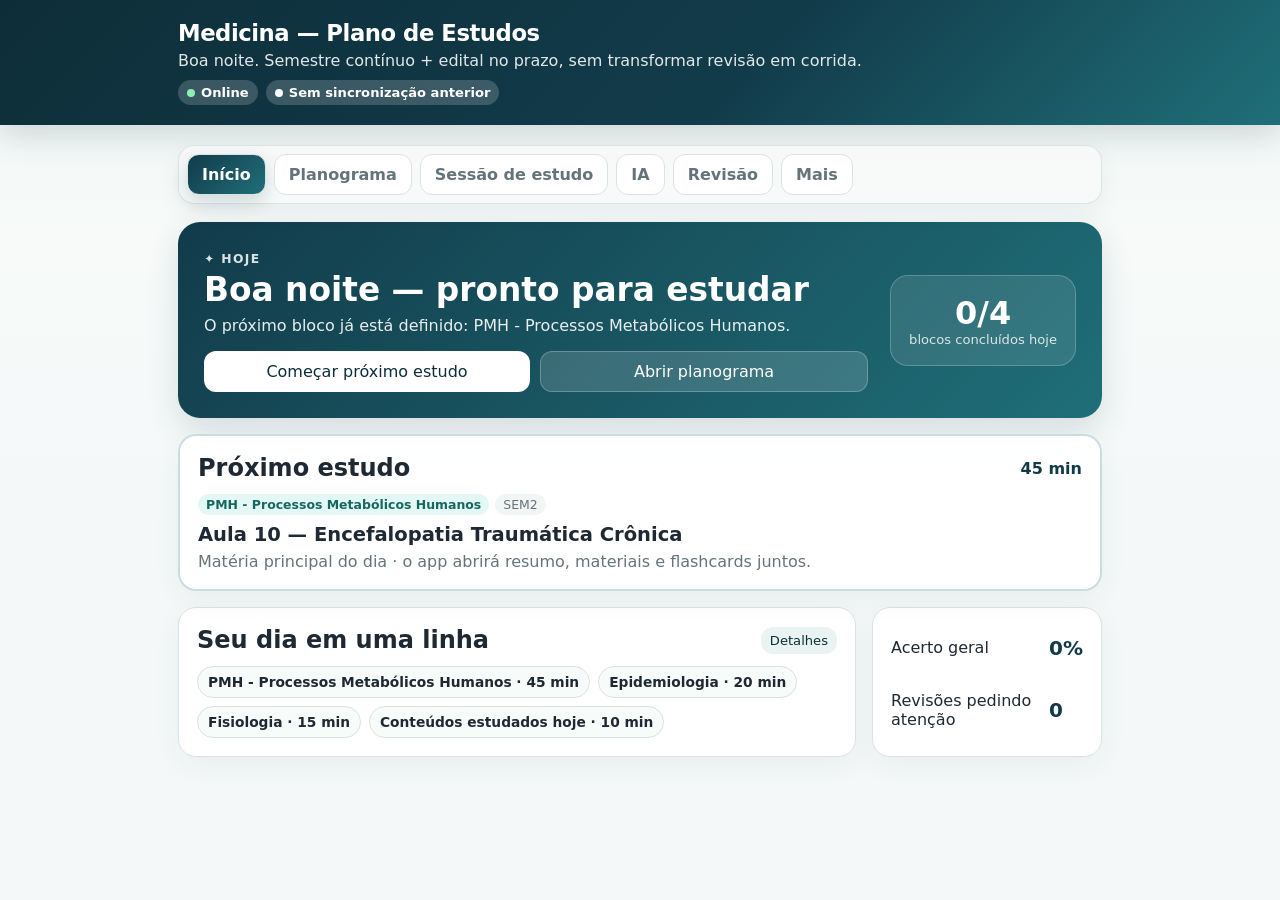
==== commit 1bba7658: "5º versão" ====
--- a/index.html
+++ b/index.html
@@ -4,7 +4,7 @@
   <meta charset="utf-8">
   <meta name="viewport" content="width=device-width,initial-scale=1">
   <meta name="theme-color" content="#123B4A">
-  <title>Medicina — Treino e Assistente de Estudos</title>
+  <title>Medicina — Plano e Sessão de Estudos</title>
   <link rel="manifest" href="manifest.json">
   <meta name="mobile-web-app-capable" content="yes">
   <meta name="apple-mobile-web-app-capable" content="yes">
@@ -178,17 +178,25 @@
     .tool-grid{display:grid;grid-template-columns:repeat(2,minmax(0,1fr));gap:12px;margin-top:16px}.tool-card{display:grid;grid-template-columns:auto minmax(0,1fr);grid-template-areas:'icon title' 'icon desc';gap:3px 12px;text-align:left;background:#fff;border:1px solid var(--border);padding:16px;color:var(--text)}.tool-card b{grid-area:icon;font-size:1.35rem;color:var(--primary)}.tool-card span{grid-area:title;font-weight:850}.tool-card small{grid-area:desc;color:var(--muted)}.tool-card:hover{border-color:#9fcfca;background:#f8fcfb}
     .plan-block .plan-summary{max-height:92px;overflow:hidden;position:relative}.plan-block .plan-related,.plan-block>.muted+div{font-size:.87rem}.plan-block h3{margin-bottom:6px}
     @media(max-width:760px){.home-clean-hero,.home-clean-grid,.session-study-grid{grid-template-columns:1fr}.home-clean-progress{min-width:0;text-align:left;display:flex;align-items:baseline;gap:8px}.home-clean-progress strong{font-size:1.5rem}.tool-grid{grid-template-columns:1fr}.session-card-actions>*{flex:1 1 45%}}
+
+    /* v30 — Tutor IA com GPT-5.6 Sol */
+    .ai-shell{display:grid;grid-template-columns:minmax(220px,.34fr) minmax(0,.66fr);gap:14px}
+    .ai-sidebar,.ai-chat{border:1px solid var(--border);border-radius:18px;background:#fff;padding:16px;min-width:0}
+    .ai-chat{display:grid;grid-template-rows:auto minmax(320px,1fr) auto;gap:12px}
+    .ai-messages{min-height:360px;max-height:62vh;overflow:auto;padding:6px;display:flex;flex-direction:column;gap:10px;background:linear-gradient(180deg,#f8fbfb,#fff);border:1px solid var(--border);border-radius:16px}
+    .ai-msg{max-width:88%;padding:12px 14px;border-radius:16px;white-space:pre-wrap;line-height:1.48;box-shadow:0 3px 12px rgba(13,46,57,.05)}
+    .ai-msg.user{align-self:flex-end;background:var(--primary);color:#fff;border-bottom-right-radius:5px}
+    .ai-msg.assistant{align-self:flex-start;background:#fff;border:1px solid var(--border);border-bottom-left-radius:5px}
+    .ai-msg.system{align-self:center;max-width:96%;background:var(--soft-accent);color:var(--primary-dark);font-size:.92rem}
+    .ai-source-list{margin-top:8px;padding-top:8px;border-top:1px solid var(--border);display:grid;gap:5px;font-size:.82rem}
+    .ai-source-list a{overflow-wrap:anywhere}
+    .ai-composer textarea{min-height:92px;resize:vertical}
+    .ai-composer-actions{display:flex;justify-content:space-between;gap:10px;align-items:center;margin-top:8px;flex-wrap:wrap}
+    .ai-quick{display:flex;flex-wrap:wrap;gap:7px;margin-top:10px}.ai-quick button{padding:8px 10px;font-size:.82rem}
+    .ai-context-badge{display:inline-flex;align-items:center;gap:6px;border:1px solid var(--border);background:#f7fbfa;border-radius:999px;padding:6px 9px;font-size:.8rem;font-weight:750;color:var(--primary-dark);margin:3px 3px 0 0}
+    .ai-thinking{display:inline-flex;align-items:center;gap:7px}.ai-thinking:after{content:"";width:7px;height:7px;border-radius:50%;background:currentColor;animation:aiPulse 1s infinite alternate}@keyframes aiPulse{to{opacity:.2}}
+    @media(max-width:800px){.ai-shell{grid-template-columns:1fr}.ai-chat{grid-template-rows:auto minmax(300px,1fr) auto}.ai-messages{max-height:56vh}.ai-msg{max-width:94%}}
   </style>
-<!-- PRACTICE STYLE START -->
-<style>
-.practice-heading{display:flex;justify-content:space-between;gap:20px;align-items:center;margin:16px 0 22px}.practice-heading h2{font-size:clamp(1.7rem,4vw,2.4rem);margin:4px 0}.practice-heading p{color:var(--muted);margin:5px 0;max-width:580px}.practice-eyebrow{color:#227568;font-size:.74rem;font-weight:850;letter-spacing:.13em}.practice-badges{display:flex;gap:8px;flex-wrap:wrap;justify-content:flex-end}.practice-badges span{background:#fff;border:1px solid #d6e7e3;border-radius:14px;padding:10px 13px;font-weight:800;white-space:nowrap}.practice-grid{display:grid;grid-template-columns:1fr 1fr 1.5fr;gap:14px}.practice-mode-grid{display:grid;grid-template-columns:repeat(3,minmax(0,1fr));gap:12px;margin:22px 0}.practice-mode{display:flex;flex-direction:column;gap:7px;text-align:left;min-height:110px;background:white;border:2px solid #d8e5e2;box-shadow:0 3px 0 #d8e5e2;padding:17px;border-radius:16px}.practice-mode b{font-size:1rem}.practice-mode small{font-weight:450;color:#50666b;line-height:1.4}.practice-mode.selected{background:#ebf8f0;border-color:#2d8066;box-shadow:0 3px 0 #2d8066}.practice-start-row{display:flex;gap:18px;align-items:flex-end;justify-content:space-between}.practice-start-row>div{flex:1}.practice-start-row>.primary{padding:15px 30px;min-width:240px}.practice-stage{max-width:830px;margin:0 auto;padding:24px 32px}.practice-stage-top{display:flex;align-items:center;justify-content:space-between;gap:10px;font-size:.86rem;color:var(--muted)}.practice-stage .progress{margin:18px 0 24px;height:12px}.practice-context{display:flex;gap:10px;align-items:center;font-size:.78rem;color:#596e74;flex-wrap:wrap}.practice-pill{padding:6px 11px;border-radius:20px;background:#e9f4ef;color:#246b57;font-weight:800}.practice-question{font-size:clamp(1.2rem,2.9vw,1.7rem);line-height:1.45;letter-spacing:-.02em;margin:20px 0 24px;outline:none}.practice-options{display:grid;gap:12px}.practice-choice{display:flex;align-items:center;gap:14px;padding:16px 18px;border:2px solid #d9e4e1;box-shadow:0 3px 0 #d9e4e1;border-radius:14px;background:#fff;text-align:left;min-height:62px;line-height:1.5;font-weight:550}.practice-choice .letter{flex:0 0 32px;background:#f1f5f4;color:#526c70}.practice-choice.selected{background:#edf6fe;border-color:#438bbe;box-shadow:0 3px 0 #438bbe}.practice-choice.correct{background:#ecf8f0;border-color:#277b54;box-shadow:0 3px 0 #277b54}.practice-choice.wrong{background:#fff0ef;border-color:#b34c43;box-shadow:0 3px 0 #b34c43}.practice-choice:disabled{opacity:1}.practice-actions{display:flex;gap:10px;justify-content:flex-end;flex-wrap:wrap;margin-top:22px}.practice-actions button{min-height:46px}.practice-actions .primary{min-width:180px}.practice-feedback{margin-top:23px;padding:18px;border:1px solid #c6e4ce;border-radius:14px;background:#f0faf2;color:#214e35;line-height:1.65}.practice-feedback.wrong{background:#fff5ee;border-color:#efd4bd;color:#724329}.practice-feedback.neutral{background:#eff5fa;border-color:#cfdfeb;color:#234d63}.practice-feedback b{display:block;font-size:1.08rem}.practice-feedback p{margin:8px 0}.practice-feedback a{color:inherit;font-weight:700;text-decoration:underline}.practice-feedback details{margin-top:12px}.practice-feedback summary{cursor:pointer;font-weight:700}.practice-feedback .practice-source-answer{white-space:pre-wrap}.practice-cloze{background:#f2f8f6;border-radius:14px;padding:20px;font-size:1.15rem;line-height:1.9}.practice-gap{display:inline-block;min-width:110px;text-align:center;border-bottom:3px solid #538b77;color:#326853;font-weight:750}.practice-answer-label{display:block;margin-top:18px}.practice-recall{min-height:105px;resize:vertical}.practice-match{display:grid;grid-template-columns:minmax(0,1fr) minmax(0,1fr);gap:12px;align-items:start}.practice-match-col{display:grid;gap:10px}.practice-match button{width:100%;font-size:.9rem;min-height:86px}.practice-match button span{overflow-wrap:anywhere}.practice-finish{text-align:center;max-width:830px;margin:0 auto;padding:36px}.practice-finish h3{font-size:2rem;margin:10px 0}.practice-result-metrics{display:grid;grid-template-columns:repeat(3,minmax(0,1fr));gap:12px;margin:25px 0}.practice-result-metrics div{background:#f0f7f4;padding:18px;border-radius:15px}.practice-result-metrics strong{display:block;font-size:1.7rem;color:#266a55}.practice-result-metrics small{color:#536c61}.practice-errors{display:grid;gap:10px;text-align:left;margin:18px 0}.practice-errors details{padding:12px;border:1px solid #e2e6dd;border-radius:12px}.practice-errors summary{cursor:pointer}.practice-footnote{font-size:.82rem;color:var(--muted);text-align:center;margin:18px 0}.practice-notice{display:flex;justify-content:space-between;align-items:center;gap:12px;margin:15px 0;border-radius:14px;background:#eaf5ec;padding:15px}.practice-home-link{display:flex;align-items:center;justify-content:space-between;gap:18px;border:1px solid #cde4d9;border-radius:18px;background:#f0f8f3;padding:18px 22px;margin-bottom:18px}.practice-home-link h3{margin:0 0 4px}.practice-home-link p{margin:0;color:var(--muted);font-size:.88rem}.practice-methods{display:grid;grid-template-columns:repeat(3,minmax(0,1fr));gap:12px}.practice-methods article{background:#fff;border:1px solid #d7e5e0;border-radius:15px;padding:17px}.practice-methods h3{margin:0 0 8px}.practice-methods p{color:var(--muted);font-size:.9rem;line-height:1.6}.practice-studio-output{line-height:1.75}.practice-studio-output h3{margin-top:24px}.practice-studio-output .source-links{font-size:.82rem;display:flex;gap:8px;flex-wrap:wrap}.practice-studio-output .source-links a{color:#286958;text-decoration:underline}.practice-studio-output details{border:1px solid #d6e4df;border-radius:12px;padding:14px;margin:10px 0}.practice-studio-output summary{cursor:pointer;font-weight:650}.practice-studio-output .ai-label{display:inline-block;font-size:.76rem;font-weight:800;background:#f2edfb;color:#604587;padding:3px 9px;border-radius:20px}.practice-studio-output svg{width:100%;height:auto;max-height:900px;background:#f5faf7;border-radius:15px}.practice-studio-output svg text{font-family:system-ui,sans-serif;fill:#204c41}.practice-studio-output p{white-space:pre-line}.practice-studio-toolbar{display:flex;gap:10px;flex-wrap:wrap;margin:20px 0}.practice-studio-status{white-space:pre-line;padding:14px;background:#f2f7f5;border-radius:12px;line-height:1.6}.practice-empty{text-align:center;padding:32px;color:var(--muted)}[hidden]{display:none!important}.practice-mode:focus-visible,.practice-choice:focus-visible{outline:3px solid #245b96;outline-offset:4px}
-@media(max-width:650px){.practice-heading{display:block}.practice-badges{justify-content:flex-start;margin-top:15px}.practice-badges span{font-size:.8rem;padding:8px 10px}.practice-grid{grid-template-columns:1fr}.practice-mode-grid{grid-template-columns:1fr;gap:10px}.practice-mode{min-height:72px;padding:13px}.practice-start-row{display:block}.practice-start-row>.primary{width:100%;margin-top:15px}.practice-stage{padding:18px 15px}.practice-stage-top{font-size:.73rem}.practice-stage-top button{padding:8px 10px}.practice-choice{padding:12px;gap:10px}.practice-match{gap:8px}.practice-match button{padding:10px 8px;font-size:.79rem;min-height:105px}.practice-result-metrics{gap:6px}.practice-result-metrics div{padding:14px 8px}.practice-result-metrics strong{font-size:1.4rem}.practice-actions button{flex:1}.practice-home-link{display:block}.practice-home-link button{width:100%;margin-top:14px}.practice-methods{grid-template-columns:1fr}.practice-finish{padding:25px 15px}}
-@media(prefers-reduced-motion:reduce){.practice-stage *,.practice-setup *{animation:none!important;transition:none!important;scroll-behavior:auto!important}}
-#quiz>.card,#studio>.card{background:#fff;border:1px solid #d6e4df;border-radius:20px;padding:24px;margin-bottom:20px;box-shadow:0 4px 16px #123b4a05}#quiz>.practice-stage{padding:24px 32px}#quiz>.practice-finish{padding:36px}#studyAiConfig summary{cursor:pointer;padding:6px 0}#studyAiConfig p{line-height:1.6}#studio select{max-width:100%}
-@media(max-width:650px){#quiz>.card,#studio>.card{padding:18px 15px}#quiz>.practice-finish{padding:25px 15px}.practice-stage-top{flex-wrap:wrap}.practice-stage-top #quizScore{margin-left:auto}.practice-question{overflow-wrap:anywhere}}
-
-</style>
-<!-- PRACTICE STYLE END -->
 </head>
 <body>
 <header>
@@ -204,6 +212,7 @@
     <button class="tab active" data-tab="home">Início</button>
     <button class="tab" data-tab="plan">Planograma</button>
     <button class="tab" data-tab="session">Sessão de estudo</button>
+    <button class="tab" data-tab="ai">IA</button>
     <button class="tab" data-tab="review">Revisão</button>
     <button class="tab" data-tab="more">Mais</button>
   </nav>
@@ -216,7 +225,6 @@
 
 
   <section id="home" class="panel active">
-<div class="practice-home-link"><div><h3>Seu treino de hoje</h3><p>Exercícios variados, correção e revisão dos erros.</p></div><button class="primary" type="button" data-open-tab="quiz">Treinar agora →</button></div>
     <div class="home-clean-hero">
       <div>
         <div class="home-kicker">✦ HOJE</div>
@@ -284,37 +292,36 @@
   </section>
 
   <section id="quiz" class="panel">
-    <div class="practice-heading"><div><span class="practice-eyebrow">UM POUCO A CADA DIA</span><h2>Treino inteligente</h2><p>Uma pergunta de cada vez. Cada erro vira uma oportunidade de revisão.</p></div><div id="practiceBadges" class="practice-badges" aria-live="polite"></div></div>
-    <div id="practiceSetup" class="card practice-setup">
-      <div class="practice-grid">
-        <div><label for="practiceSemester">Semestre</label><select id="practiceSemester"><option value="">Todos</option></select></div>
-        <div><label for="practiceSubject">Matéria</label><select id="practiceSubject"><option value="">Todas</option></select></div>
-        <div><label for="practiceTopic">Aula ou tema</label><select id="practiceTopic"><option value="">Todos</option></select></div>
-      </div>
-      <div class="practice-mode-grid" role="group" aria-label="Modo de treino">
-        <button type="button" class="practice-mode selected" data-practice-mode="mixed" aria-pressed="true"><b>✦ Treino misto</b><small>Alternativas, lacunas, associação e recordação</small></button>
-        <button type="button" class="practice-mode" data-practice-mode="cases" aria-pressed="false"><b>◎ Casos e questões</b><small>Seu banco de questões, com explicação</small></button>
-        <button type="button" class="practice-mode" data-practice-mode="review" aria-pressed="false"><b>↻ Revisar dificuldades</b><small>Erros recentes e revisões que venceram</small></button>
-      </div>
-      <div class="practice-start-row"><div><label for="quizAmount">Tamanho da sessão</label><select id="quizAmount"><option value="5">5 cartões · sessão rápida</option><option value="10" selected>10 cartões · treino diário</option><option value="15">15 cartões · aprofundar</option><option value="20">20 cartões · desafio</option></select></div><button id="startQuiz" class="primary" type="button">Começar treino →</button></div>
-      <p id="practiceSetupInfo" class="muted" role="status"></p>
-      <div hidden><select id="quizFilterType"><option value="semester">Semestres</option><option value="subject">Matérias</option><option value="topic">Tópicos</option></select><div id="quizChoices"></div><button id="clearQuiz" type="button">Limpar</button></div>
-    </div>
-    <div id="practiceResume" class="practice-notice" hidden><span>Você tem um treino em andamento.</span><button id="practiceResumeButton" type="button" class="primary">Continuar treino</button></div>
-    <div id="practiceStage" class="card practice-stage" hidden>
-      <div class="practice-stage-top"><button id="practicePause" type="button" class="secondary">Pausar</button><span id="quizCounter" aria-live="polite"></span><span id="quizScore"></span></div>
-      <div class="progress" role="progressbar" id="practiceProgressBar" aria-label="Progresso do treino" aria-valuemin="0" aria-valuemax="100" aria-valuenow="0"><div id="quizProgress"></div></div>
-      <div class="practice-context"><span id="practiceType" class="practice-pill"></span><span id="practiceContext"></span></div>
-      <h3 id="quizQuestionText" class="practice-question" tabindex="-1"></h3>
-      <img id="quizImage" class="card-image" alt="" style="display:none">
-      <div id="practiceBody"></div>
-      <div id="quizFeedback" class="practice-feedback" role="status" aria-live="polite" hidden></div>
-      <div id="practiceActions" class="practice-actions"></div>
-    </div>
-    <div id="practiceFinish" class="card practice-finish" hidden></div>
-    <div class="practice-footnote">Meta diária: 10 cartões respondidos. Os acertos da primeira tentativa e da retomada aparecem separados.</div>
+    <div class="box">
+      <div class="filters">
+        <div><label for="quizFilterType">Filtrar por</label><select id="quizFilterType"><option value="semester">Semestres</option><option value="subject">Matérias</option><option value="topic">Tópicos</option></select></div>
+        <div><label for="quizAmount">Perguntas</label><select id="quizAmount"><option>5</option><option selected>10</option><option>15</option><option>20</option><option value="all">Todas</option></select></div>
+        <div class="full">
+          <div class="filter-head"><label>Escolha uma ou mais</label><button class="mini" id="clearQuiz" type="button">Limpar</button></div>
+          <div id="quizChoices" class="choices"></div>
+        </div>
+        <div class="full"><button id="startQuiz" class="primary" style="width:100%">Começar quiz</button></div>
+      </div>
+    </div>
+    <div class="box">
+      <div class="meta"><span id="quizCounter">Nenhum quiz iniciado</span><span id="quizScore">Pontuação: 0</span></div>
+      <div class="progress"><div id="quizProgress"></div></div>
+      <div id="quizPlay">
+        <div id="quizQuestion" class="quiz-question"><div><img id="quizImage" class="card-image" style="display:none" alt=""><div id="quizQuestionText">Clique em “Começar quiz”.</div></div></div>
+        <div id="quizOptions" class="quiz-options"></div>
+        <div id="quizFeedback" class="feedback"></div>
+        <button id="nextQuiz" class="primary" style="display:none;width:100%;margin-top:12px">Próxima</button>
+      </div>
+      <div id="quizFinish" style="display:none;text-align:center">
+        <h2>Resultado</h2><div id="quizFinal" style="font-size:3rem;font-weight:800;color:var(--primary)">0%</div>
+        <p id="quizFinalText"></p><button id="restartQuiz" class="primary">Jogar novamente</button>
+      </div>
+    </div>
+    <div class="box"><div class="stats">
+      <div class="stat"><b id="qPlayed">0</b>Respondidas</div><div class="stat"><b id="qCorrect">0</b>Corretas</div>
+      <div class="stat"><b id="qAccuracy">0%</b>Aproveitamento</div><div class="stat"><b id="qBest">0%</b>Melhor</div>
+    </div></div>
   </section>
-
 
 
   <section id="review" class="panel">
@@ -407,7 +414,8 @@
             <button id="sessionReveal" class="primary" type="button">Mostrar resposta</button>
             <button id="sessionNext" class="secondary" type="button">Próximo</button>
             <button id="sessionOpenAll" class="secondary" type="button">Abrir todos os flashcards</button>
-            <button id="sessionQuiz" class="secondary" type="button">Treino deste conteúdo</button><button id="sessionAi" class="secondary" type="button">Assistente desta aula</button>
+            <button id="sessionQuiz" class="secondary" type="button">Quiz deste conteúdo</button>
+            <button id="sessionAskAi" class="secondary" type="button">Perguntar à IA</button>
           </div>
         </div>
       </div>
@@ -416,15 +424,60 @@
   </section>
 
 
+  <section id="ai" class="panel">
+    <div class="box">
+      <div class="study-room-kicker">TUTOR IA</div>
+      <h2>IA de Medicina</h2>
+      <p class="muted">Conversa com GPT-5.6 Sol usando seus resumos, flashcards, quizzes e materiais como contexto. Na sessão de estudo, a matéria e a aula são carregadas automaticamente.</p>
+      <div id="aiConfigNotice" class="notice">A chave da OpenAI fica somente no Apps Script, em <b>OPENAI_API_KEY</b>. Ela nunca é salva no navegador.</div>
+    </div>
+    <div class="ai-shell">
+      <aside class="ai-sidebar">
+        <h3 style="margin-top:0">Contexto</h3>
+        <div class="grid" style="grid-template-columns:1fr">
+          <div><label for="aiMode">Modo</label><select id="aiMode"><option value="tutor" selected>Tutor</option><option value="explain">Explicar passo a passo</option><option value="quiz">Me testar</option><option value="summary">Resumo rápido</option><option value="mnemonic">Mnemônica / diagrama</option></select></div>
+          <div><label for="aiSemester">Semestre</label><select id="aiSemester"><option value="">Automático</option></select></div>
+          <div><label for="aiSubject">Matéria</label><select id="aiSubject"><option value="">Automática</option></select></div>
+          <div><label for="aiTopic">Aula / tópico</label><select id="aiTopic"><option value="">Automático</option></select></div>
+          <label style="display:flex;gap:8px;align-items:flex-start"><input id="aiStrictSources" type="checkbox" checked style="width:auto;margin-top:3px"><span><b>Priorizar somente minhas fontes</b><br><small class="muted">Se desligado, a IA pode complementar com conhecimento médico geral e vai sinalizar o que não veio da sua base.</small></span></label>
+        </div>
+        <div class="ai-quick">
+          <button class="secondary" type="button" data-ai-quick="Explique este conteúdo como se eu estivesse estudando para uma prova de Medicina, destacando os pontos de maior confusão.">Explicar</button>
+          <button class="secondary" type="button" data-ai-quick="Faça uma pergunta de prova por vez sobre este conteúdo. Espere minha resposta antes de corrigir e continuar.">Me testar</button>
+          <button class="secondary" type="button" data-ai-quick="Faça um resumo de revisão de 5 minutos deste conteúdo, priorizando o que preciso lembrar.">Revisão 5 min</button>
+          <button class="secondary" type="button" data-ai-quick="Crie uma mnemônica e um diagrama textual simples para memorizar este conteúdo.">Mnemônica</button>
+          <button class="secondary" type="button" data-ai-quick="Quais são os pontos deste conteúdo com maior chance de virar questão e quais pegadinhas eu devo evitar?">Pontos de prova</button>
+        </div>
+        <button id="aiClear" class="secondary" type="button" style="width:100%;margin-top:14px">Limpar conversa</button>
+      </aside>
+      <div class="ai-chat">
+        <div>
+          <strong>Conversa</strong>
+          <div id="aiContextView" style="margin-top:5px"></div>
+        </div>
+        <div id="aiMessages" class="ai-messages" aria-live="polite"></div>
+        <div class="ai-composer">
+          <label for="aiPrompt">Pergunte qualquer coisa sobre seus estudos</label>
+          <textarea id="aiPrompt" placeholder="Ex.: por que a bilirrubina indireta aumenta na hemólise? ou me teste sobre ciclo cardíaco"></textarea>
+          <div class="ai-composer-actions">
+            <span id="aiStatus" class="muted">Pronta.</span>
+            <button id="aiSend" class="primary" type="button">Enviar</button>
+          </div>
+        </div>
+      </div>
+    </div>
+  </section>
+
+
   <section id="more" class="panel">
-<details id="studyAiConfig" class="box"><summary><b>Configurar IA</b></summary><p>A geração usa uma chave e um modelo configurados no servidor. Neste campo, informe apenas o código de acesso do assistente definido no projeto.</p><label for="studyAccessToken">Código de acesso ao assistente</label><input id="studyAccessToken" type="password" autocomplete="off" placeholder="Código configurado no servidor"><p class="muted">O código fica somente nesta aba enquanto ela estiver aberta. A chave do provedor não deve ser colocada neste campo.</p><button id="studyAiCheck" type="button" class="secondary">Verificar configuração</button><p id="studyAiStatus" role="status"></p><button type="button" class="primary" data-open-tab="studio">Abrir assistente de estudo</button></details>
     <div class="box">
       <div class="study-room-kicker">BIBLIOTECA E FERRAMENTAS</div>
       <h2>Todo o restante do app</h2>
       <p class="muted">A tela principal fica limpa; os recursos completos continuam disponíveis aqui.</p>
-      <div class="tool-grid"><button class="tool-card" type="button" data-open-tab="studio"><b>✧</b><span>Assistente de estudo</span><small>Crie resumos, diagramas, mnemônicos e exercícios</small></button>
+      <div class="tool-grid">
+        <button class="tool-card" type="button" data-open-tab="ai"><b>✦</b><span>IA</span><small>Tutor GPT-5.6 Sol com contexto das suas fontes</small></button>
         <button class="tool-card" type="button" data-open-tab="study"><b>▣</b><span>Flashcards</span><small>Estudo livre por matéria ou tópico</small></button>
-        <button class="tool-card" type="button" data-open-tab="quiz"><b>✦</b><span>Treino inteligente</span><small>Sessões curtas, casos e revisão dos erros</small></button>
+        <button class="tool-card" type="button" data-open-tab="quiz"><b>?</b><span>Quiz</span><small>Questões a partir dos seus cartões</small></button>
         <button class="tool-card" type="button" data-open-tab="summaries"><b>≡</b><span>Resumos</span><small>Resumos por aula e matéria</small></button>
         <button class="tool-card" type="button" data-open-tab="materials"><b>↗</b><span>Materiais</span><small>PDFs, slides e fontes rastreáveis</small></button>
         <button class="tool-card" type="button" data-open-tab="subjects"><b>◎</b><span>Matérias</span><small>Visão geral da base</small></button>
@@ -566,6 +619,13 @@
       <p class="muted"><b>Progresso compartilhado:</b> revisões, acertos, erros, intervalos dos flashcards e blocos concluídos são sincronizados entre celular e computador.<br>A API usa <b>FLASHCARDS</b>, <b>RESUMOS</b>, <b>MATERIAIS</b> e as abas do planograma (<b>EDITAL_UNESP_2027</b>, <b>BASE_PLANO_ESTUDOS</b>, <b>PLANO_7_SEMANAS</b>, <b>CONFIG_PLANO</b> e <b>APP_PROGRESS</b>).<br>FLASHCARDS: <b>semester | subject | topics | question | correct_answer | wrong_answer_1 | wrong_answer_2 | wrong_answer_3</b><br><b>Imagens e links ficam somente em MATERIAIS.</b></p>
     </div>
 
+
+    <div class="box">
+      <h2>IA — OpenAI</h2>
+      <p class="muted">O módulo IA usa o mesmo backend do app. No projeto do Google Apps Script, abra <b>Configurações do projeto → Propriedades do script</b> e crie <b>OPENAI_API_KEY</b> com sua chave. Opcionalmente, use <b>OPENAI_MODEL</b> para trocar o modelo; o padrão é <b>gpt-5.6-sol</b>. A chave não deve ser colocada no HTML nem no celular.</p>
+      <div class="notice">Proteção de custo: o backend aceita a propriedade opcional <b>AI_DAILY_LIMIT</b>. Se não for definida, o limite padrão é 150 perguntas de IA por dia.</div>
+    </div>
+
     <div class="box">
       <h2>Importar CSV do NotebookLM</h2>
       <div class="grid">
@@ -582,29 +642,6 @@
 
     <div class="box"><button id="clearAll" class="danger">Apagar todos os dados</button></div>
   </section>
-  <section id="studio" class="panel">
-    <div class="practice-heading"><div><span class="practice-eyebrow">SEU MATERIAL, NOVAS FORMAS DE ESTUDAR</span><h2>Assistente de estudo</h2><p>Transforme uma aula em resumo, exercícios, diagrama e mnemônicos com referências.</p></div></div>
-    <div class="card">
-      <label for="studioLesson">Qual aula você quer estudar?</label><select id="studioLesson"><option value="">Sincronize seus resumos para escolher uma aula</option></select>
-      <div class="practice-studio-toolbar" role="group" aria-label="Criar material com IA">
-        <button class="primary" type="button" data-generate="kit">✦ Criar kit completo</button>
-        <button type="button" data-generate="quiz">Quiz com IA</button><button type="button" data-generate="flashcards">Flashcards</button>
-        <button type="button" data-generate="summary">Resumo</button><button type="button" data-generate="diagram">Diagrama</button>
-        <button type="button" data-generate="mnemonics">Mnemônicos</button><button type="button" data-generate="methods">Como estudar</button>
-      </div>
-      <div id="studioStatus" class="practice-studio-status" role="status" aria-live="polite">Os exercícios do Treino inteligente usam seus cartões. Para criar conteúdo novo, configure a geração de IA em Mais → Configurar IA.</div>
-      <p class="muted">A geração usa os trechos da aula selecionada e informa as limitações de leitura. Revise o conteúdo gerado junto às fontes.</p>
-      <label for="studioSaved">Meus materiais gerados neste aparelho</label><select id="studioSaved"><option value="">Nenhum kit salvo ainda</option></select>
-    </div>
-    <div id="studioOutput" class="card practice-studio-output" hidden></div>
-    <h3>Experimente outro jeito de estudar</h3>
-    <div class="practice-methods">
-      <article><h3>01 · Explique de memória</h3><p>Leia um trecho, feche a fonte e explique o conceito em três frases. Reabra e marque o que faltou. Use as lacunas para escolher seus próximos cartões.</p></article>
-      <article><h3>02 · Desenhe o caminho</h3><p>Para anatomia e fisiologia: desenhe estruturas ou etapas sem consultar. Depois compare com a figura da aula e corrija as relações.</p></article>
-      <article><h3>03 · Compare os conceitos</h3><p>Escolha dois conceitos que você confunde. Escreva as semelhanças, as diferenças e um exemplo de cada. Confira tudo na fonte.</p></article>
-    </div>
-  </section>
-
 </main>
 
 
@@ -618,7 +655,7 @@
 
 <script>
 const INITIAL_MEDICINA_DATA={"cards":[],"summaries":[],"materials":[],"editalUnits":[{"unit_id":"E01","modulo":"Comunicação e Anamnese","questoes_modulo":5,"prioridade":"MÉDIA","unidade_estudo":"Relação médico-paciente e comunicação","conteudo_programatico":"Comunicação efetiva; relação médico-paciente; escuta centrada no paciente; empatia; comunicação com perfis/culturas diferentes, situações desafiadoras e familiares.","cobertura_drive":"ALTA","resumos_reutilizar":"RESUMOS 49, 89","material_status":"REUTILIZAR_DRIVE","semana_alvo":1,"paginas_edital":"16","estimativa_min":25,"track":"EDITAL+DRIVE","observacoes":"Priorizar comunicação ativa e centrada no paciente."},{"unit_id":"E02","modulo":"Comunicação e Anamnese","questoes_modulo":5,"prioridade":"MÉDIA","unidade_estudo":"Anamnese e entrevista clínica","conteudo_programatico":"Conceito e importância da anamnese; entrevista clínica; coleta e registro de informações; documentação; HDA e interrogatório.","cobertura_drive":"ALTA","resumos_reutilizar":"RESUMOS 50, 51, 89, 90","material_status":"REUTILIZAR_DRIVE","semana_alvo":1,"paginas_edital":"16","estimativa_min":30,"track":"EDITAL+DRIVE","observacoes":"Já existe cobertura forte no 1º e 2º semestres."},{"unit_id":"E03","modulo":"Cuidados de Enfermagem","questoes_modulo":4,"prioridade":"MÉDIA","unidade_estudo":"Biossegurança, mãos, precauções e EPI","conteudo_programatico":"Higienização das mãos; precauções padrão; antissepsia, desinfecção e esterilização; EPIs e máscaras.","cobertura_drive":"ALTA","resumos_reutilizar":"RESUMOS 52, 53, 91","material_status":"REUTILIZAR_DRIVE","semana_alvo":1,"paginas_edital":"16-17","estimativa_min":25,"track":"EDITAL+DRIVE","observacoes":"Biossegurança do 2º semestre cobre boa parte."},{"unit_id":"E04","modulo":"Cuidados de Enfermagem","questoes_modulo":4,"prioridade":"MÉDIA","unidade_estudo":"Procedimentos assistenciais básicos","conteudo_programatico":"Sinais vitais; sondagem vesical; oxigenoterapia/aspiração; vias de medicação e punção venosa; diluições e prevenção de erros.","cobertura_drive":"PARCIAL","resumos_reutilizar":"RESUMOS 53, 91","material_status":"PENDENTE_MATERIAL_COMPLEMENTAR","semana_alvo":2,"paginas_edital":"16-17","estimativa_min":30,"track":"EDITAL","observacoes":"Sinais vitais já cobertos; procedimentos invasivos/medicações não têm cobertura completa na base atual."},{"unit_id":"E05","modulo":"Extensão Universitária na Saúde","questoes_modulo":2,"prioridade":"BAIXA","unidade_estudo":"Extensão e curricularização","conteudo_programatico":"Conceitos/diretrizes; curricularização; integração ensino-pesquisa-extensão; planejamento, divulgação, interdisciplinaridade e ODS.","cobertura_drive":"NENHUMA_ELEGÍVEL","resumos_reutilizar":"","material_status":"PENDENTE_MATERIAL","semana_alvo":6,"paginas_edital":"18-19","estimativa_min":25,"track":"EDITAL","observacoes":"Projetos extensionistas foram mantidos fora da base médica conforme regra anterior; não reutilizar conteúdo excluído."},{"unit_id":"E06","modulo":"Fundamentos Filosóficos, Históricos e Socioantropológicos do Cuidado","questoes_modulo":3,"prioridade":"BAIXA","unidade_estudo":"História e filosofia da medicina","conteudo_programatico":"Mesopotâmia; nascimento da medicina moderna; medicina artesanal e tecnológica; crise da medicina contemporânea; filosofia e história do corpo e da medicina.","cobertura_drive":"BAIXA","resumos_reutilizar":"RESUMOS 49","material_status":"PENDENTE_MATERIAL","semana_alvo":6,"paginas_edital":"19-20","estimativa_min":25,"track":"EDITAL","observacoes":"Relação médico-paciente ajuda na crise da medicina, mas não substitui o conteúdo histórico/filosófico."},{"unit_id":"E07","modulo":"Fundamentos Filosóficos, Históricos e Socioantropológicos do Cuidado","questoes_modulo":3,"prioridade":"BAIXA","unidade_estudo":"Socioantropologia do cuidado","conteudo_programatico":"Concepções de saúde; práticas de cuidado; instituições; contextualização da educação popular; mobilizador do cuidado à saúde.","cobertura_drive":"PARCIAL","resumos_reutilizar":"RESUMOS 79, 80, 93","material_status":"PARCIAL_DRIVE","semana_alvo":6,"paginas_edital":"19-20","estimativa_min":25,"track":"EDITAL+DRIVE","observacoes":"DSS/processo saúde-doença ajudam, mas o recorte socioantropológico precisa de fonte própria."},{"unit_id":"E08","modulo":"Introdução à Medicina","questoes_modulo":3,"prioridade":"BAIXA","unidade_estudo":"Identidade e formação médica","conteudo_programatico":"Identidade profissional; prática e história da medicina; vida do estudante/saúde mental; história da FMB e movimento estudantil.","cobertura_drive":"PARCIAL","resumos_reutilizar":"RESUMOS 49, 92","material_status":"PENDENTE_MATERIAL","semana_alvo":7,"paginas_edital":"21","estimativa_min":25,"track":"EDITAL","observacoes":"Ética e relação médico-paciente ajudam; história específica da FMB não está na base."},{"unit_id":"E09","modulo":"Método e Raciocínio Científico I","questoes_modulo":6,"prioridade":"MÉDIA","unidade_estudo":"Pergunta, hipótese, objetivos e ética","conteudo_programatico":"História/filosofia da ciência; iniciação científica; ética/bioética; pergunta de pesquisa; hipótese; objetivos e justificativa.","cobertura_drive":"PARCIAL","resumos_reutilizar":"RESUMOS 9, 10","material_status":"PARCIAL_DRIVE","semana_alvo":1,"paginas_edital":"21-22","estimativa_min":30,"track":"EDITAL+DRIVE","observacoes":"Hipóteses e bioestatística já estão na base; filosofia/ética da pesquisa precisam de reforço."},{"unit_id":"E10","modulo":"Método e Raciocínio Científico I","questoes_modulo":6,"prioridade":"MÉDIA","unidade_estudo":"Desenhos de estudo e PICO","conteudo_programatico":"Descritores/referências; população/amostra; tipos de estudo; variáveis; série de casos, caso-controle, transversal, coorte, intervenção e qualitativos; PICO.","cobertura_drive":"PARCIAL","resumos_reutilizar":"RESUMOS 9, 10","material_status":"PARCIAL_DRIVE","semana_alvo":2,"paginas_edital":"21-22","estimativa_min":35,"track":"EDITAL+DRIVE","observacoes":"Epidemiologia/Bioestatística cobrem parte; PICO e alguns desenhos precisam ser confirmados no material."},{"unit_id":"E11","modulo":"Método e Raciocínio Científico I","questoes_modulo":6,"prioridade":"MÉDIA","unidade_estudo":"Análise e testes estatísticos","conteudo_programatico":"Análise descritiva; variáveis qualitativas/quantitativas; qui-quadrado; t de Student; viés; tamanho amostral/poder; orçamento e cronograma.","cobertura_drive":"ALTA","resumos_reutilizar":"RESUMOS 9, 10","material_status":"REUTILIZAR_DRIVE","semana_alvo":3,"paginas_edital":"22-23","estimativa_min":35,"track":"EDITAL+DRIVE","observacoes":"Bioestatística tem cobertura forte de testes, amostra, hipótese e inferência."},{"unit_id":"E12","modulo":"Módulo: A Célula","questoes_modulo":14,"prioridade":"MUITO ALTA","unidade_estudo":"Macromoléculas e membranas","conteudo_programatico":"Proteínas/lipídios/carboidratos/ácidos nucleicos; membranas, transportes e potencial eletrogênico.","cobertura_drive":"ALTA","resumos_reutilizar":"RESUMOS 11, 12, 27, 87","material_status":"REUTILIZAR_DRIVE","semana_alvo":1,"paginas_edital":"23-24","estimativa_min":35,"track":"EDITAL+DRIVE","observacoes":"Tema de maior peso; reaparece em revisões nas semanas 4 e 7."},{"unit_id":"E13","modulo":"Módulo: A Célula","questoes_modulo":14,"prioridade":"MUITO ALTA","unidade_estudo":"Organelas e metabolismo celular","conteudo_programatico":"Metabolismo celular; organelas oxidativas; sistema de endomembranas; secreção.","cobertura_drive":"ALTA","resumos_reutilizar":"RESUMOS 28, 84, 85","material_status":"REUTILIZAR_DRIVE","semana_alvo":1,"paginas_edital":"23-24","estimativa_min":35,"track":"EDITAL+DRIVE","observacoes":"Reusar Histologia e PMH para integração estrutura-função."},{"unit_id":"E14","modulo":"Módulo: A Célula","questoes_modulo":14,"prioridade":"MUITO ALTA","unidade_estudo":"Citoesqueleto e comunicação celular","conteudo_programatico":"Componentes do citoesqueleto e função; bases da organização tecidual; comunicação e transdução de sinais.","cobertura_drive":"ALTA","resumos_reutilizar":"RESUMOS 29, 27, 12","material_status":"REUTILIZAR_DRIVE","semana_alvo":2,"paginas_edital":"23-24","estimativa_min":30,"track":"EDITAL+DRIVE","observacoes":"Citoesqueleto tem cobertura direta; sinalização é parcial."},{"unit_id":"E15","modulo":"Módulo: A Célula","questoes_modulo":14,"prioridade":"MUITO ALTA","unidade_estudo":"Núcleo, ciclo celular e hereditariedade","conteudo_programatico":"Núcleo em interfase; bases moleculares/celulares da hereditariedade; cromossomos; divisão e ciclo celular; mitose; morte celular.","cobertura_drive":"BAIXA","resumos_reutilizar":"RESUMOS 29","material_status":"PENDENTE_MATERIAL","semana_alvo":2,"paginas_edital":"23-24","estimativa_min":35,"track":"EDITAL","observacoes":"Não há resumo completo identificado para núcleo/ciclo/hereditariedade na base atual."},{"unit_id":"E16","modulo":"Módulo: A Célula","questoes_modulo":14,"prioridade":"MUITO ALTA","unidade_estudo":"Matriz extracelular, câncer e tecidos fundamentais","conteudo_programatico":"Relação célula-célula/célula-matriz; bases moleculares/celulares do câncer; epitélio de revestimento/glandular e tecido conjuntivo.","cobertura_drive":"PARCIAL","resumos_reutilizar":"RESUMOS 26, 30, 76, 74","material_status":"PARCIAL_DRIVE","semana_alvo":3,"paginas_edital":"23-24","estimativa_min":35,"track":"EDITAL+DRIVE","observacoes":"Epitélio está bem coberto; conjuntivo e câncer precisam de cobertura adicional."},{"unit_id":"E17","modulo":"Módulo: Aparelho Locomotor","questoes_modulo":6,"prioridade":"MÉDIA","unidade_estudo":"Osteologia e anatomia descritiva","conteudo_programatico":"Terminologia/direção; desenvolvimento e tecidos ósseos; axial/apendicular; crânio, coluna, tórax, cinturas e membros.","cobertura_drive":"ALTA","resumos_reutilizar":"RESUMOS 2, 3, 64, 65, 66, 96","material_status":"REUTILIZAR_DRIVE","semana_alvo":1,"paginas_edital":"28-29","estimativa_min":35,"track":"EDITAL+DRIVE","observacoes":"Osteologia/crânio/coluna já estudados no 2º semestre."},{"unit_id":"E18","modulo":"Módulo: Aparelho Locomotor","questoes_modulo":6,"prioridade":"MÉDIA","unidade_estudo":"Cartilagem, articulações, tendões e ligamentos","conteudo_programatico":"Tecido conjuntivo/cartilaginoso; matriz, crescimento/reparo; anatomia articular; tendões, ligamentos, fibrocartilagem.","cobertura_drive":"PARCIAL","resumos_reutilizar":"RESUMOS 30, 65","material_status":"PENDENTE_MATERIAL_COMPLEMENTAR","semana_alvo":4,"paginas_edital":"28-29","estimativa_min":30,"track":"EDITAL","observacoes":"Há base geral, mas conteúdo de cartilagem/articulações não está integralmente mapeado."},{"unit_id":"E19","modulo":"Módulo: Aparelho Locomotor","questoes_modulo":6,"prioridade":"MÉDIA","unidade_estudo":"Músculo esquelético e reflexos","conteudo_programatico":"Tecido muscular; matriz/lâmina basal; junção mioneural; fisiologia do músculo esquelético; unidade motora; força; fusos musculares e órgão tendinoso de Golgi.","cobertura_drive":"PARCIAL","resumos_reutilizar":"RESUMOS 30, 12, 13","material_status":"PENDENTE_MATERIAL_COMPLEMENTAR","semana_alvo":6,"paginas_edital":"29","estimativa_min":35,"track":"EDITAL+DRIVE","observacoes":"Histologia muscular e neurofisiologia ajudam; contração/reflexos precisam de fonte específica."},{"unit_id":"E20","modulo":"Módulo Hematológico","questoes_modulo":3,"prioridade":"BAIXA","unidade_estudo":"Hematopoiese e morfologia sanguínea","conteudo_programatico":"Medula óssea; hematopoiese; sangue periférico; granulócitos, monócitos, eritrócitos, plaquetas e hemograma normal.","cobertura_drive":"ALTA","resumos_reutilizar":"RESUMOS 39, 69, 72, 73, 75","material_status":"REUTILIZAR_DRIVE","semana_alvo":2,"paginas_edital":"27","estimativa_min":30,"track":"EDITAL+DRIVE","observacoes":"Cobertura forte no 2º semestre."},{"unit_id":"E21","modulo":"Módulo Hematológico","questoes_modulo":3,"prioridade":"BAIXA","unidade_estudo":"Sistema linfoide, hemostasia e TMO","conteudo_programatico":"Sistema linfóide; diferenciação T e NK; TMO autólogo/alógeno; componentes do sangue; hemostasia e fases.","cobertura_drive":"ALTA","resumos_reutilizar":"RESUMOS 33, 37, 38, 67, 71, 94","material_status":"REUTILIZAR_DRIVE","semana_alvo":5,"paginas_edital":"27","estimativa_min":30,"track":"EDITAL+DRIVE","observacoes":"TMO pode exigir complemento; hemostasia e sistema imune estão bem representados."},{"unit_id":"E22","modulo":"Órgãos dos Sentidos","questoes_modulo":6,"prioridade":"MÉDIA","unidade_estudo":"Visão — anatomia e histologia","conteudo_programatico":"Desenvolvimento da face; órbita, olho e estruturas relacionadas; embriologia/histologia do sistema visual.","cobertura_drive":"NENHUMA","resumos_reutilizar":"","material_status":"PENDENTE_MATERIAL","semana_alvo":3,"paginas_edital":"25-26","estimativa_min":35,"track":"EDITAL","observacoes":"Sem aula específica identificada na base atual."},{"unit_id":"E23","modulo":"Órgãos dos Sentidos","questoes_modulo":6,"prioridade":"MÉDIA","unidade_estudo":"Visão — biofísica e fisiologia","conteudo_programatico":"Biofísica da visão; fisiologia das estruturas; percepção visual; integração clínica.","cobertura_drive":"NENHUMA","resumos_reutilizar":"","material_status":"PENDENTE_MATERIAL","semana_alvo":4,"paginas_edital":"25-26","estimativa_min":35,"track":"EDITAL","observacoes":"Sem cobertura específica identificada."},{"unit_id":"E24","modulo":"Órgãos dos Sentidos","questoes_modulo":6,"prioridade":"MÉDIA","unidade_estudo":"Audição e equilíbrio","conteudo_programatico":"Anatomia da orelha; sistema vestibular; histologia; biofísica; fisiologia da audição/equilíbrio; linguagem e integração clínica.","cobertura_drive":"NENHUMA","resumos_reutilizar":"","material_status":"PENDENTE_MATERIAL","semana_alvo":4,"paginas_edital":"25-26","estimativa_min":35,"track":"EDITAL","observacoes":"Sem cobertura específica identificada."},{"unit_id":"E25","modulo":"Órgãos dos Sentidos","questoes_modulo":6,"prioridade":"MÉDIA","unidade_estudo":"Gustação, olfação e somatossensorial","conteudo_programatico":"Botões gustativos/epitélio olfatório; fisiologia gustação/olfação; tato, dor, temperatura e propriocepção; integração clínica.","cobertura_drive":"PARCIAL","resumos_reutilizar":"RESUMOS 12, 13","material_status":"PENDENTE_MATERIAL_COMPLEMENTAR","semana_alvo":5,"paginas_edital":"25-26","estimativa_min":35,"track":"EDITAL","observacoes":"Neurofisiologia básica ajuda, mas sentidos especiais não estão integralmente cobertos."},{"unit_id":"E26","modulo":"Módulo Saúde Coletiva I","questoes_modulo":7,"prioridade":"ALTA","unidade_estudo":"Saúde coletiva, SUS e APS","conteudo_programatico":"Campo da saúde coletiva; interdisciplinaridade; análise de situação; Reforma Sanitária/SUS; RAS; APS/AB; rede de saúde.","cobertura_drive":"ALTA","resumos_reutilizar":"RESUMOS 10, 79, 80, 81, 83","material_status":"REUTILIZAR_DRIVE","semana_alvo":1,"paginas_edital":"30-31","estimativa_min":35,"track":"EDITAL+DRIVE","observacoes":"Cobertura forte em SUS/Epidemiologia."},{"unit_id":"E27","modulo":"Módulo Saúde Coletiva I","questoes_modulo":7,"prioridade":"ALTA","unidade_estudo":"Indicadores demográficos e epidemiológicos","conteudo_programatico":"Fecundidade, mortalidade, migração, indicadores de saúde, morbidade/mortalidade e diagnóstico coletivo.","cobertura_drive":"ALTA","resumos_reutilizar":"RESUMOS 9, 10, 82, 93","material_status":"REUTILIZAR_DRIVE","semana_alvo":3,"paginas_edital":"30-31","estimativa_min":35,"track":"EDITAL+DRIVE","observacoes":"Revisar fórmulas e interpretação ativa."},{"unit_id":"E28","modulo":"Módulo Saúde Coletiva I","questoes_modulo":7,"prioridade":"ALTA","unidade_estudo":"Determinantes, vigilância e educação em saúde","conteudo_programatico":"Determinantes socioambientais; vigilância em saúde; risco; comunicação/educação em saúde e narrativas.","cobertura_drive":"ALTA","resumos_reutilizar":"RESUMOS 10, 80, 81, 93","material_status":"REUTILIZAR_DRIVE","semana_alvo":5,"paginas_edital":"30-31","estimativa_min":30,"track":"EDITAL+DRIVE","observacoes":"DSS do 2º semestre deve ser usado como material principal."},{"unit_id":"E29","modulo":"Módulo Sistema Circulatório","questoes_modulo":8,"prioridade":"ALTA","unidade_estudo":"Hemodinâmica e fisiologia celular cardiovascular","conteudo_programatico":"Princípios celulares; hemodinâmica; propriedades elétricas do coração; energias; controle de fluxo.","cobertura_drive":"ALTA","resumos_reutilizar":"RESUMOS 12, 15, 17, 19, 20, 70","material_status":"REUTILIZAR_DRIVE","semana_alvo":2,"paginas_edital":"31-33","estimativa_min":40,"track":"EDITAL+DRIVE","observacoes":"Módulo de alto peso; incluir questões de cálculo e mecanismo."},{"unit_id":"E30","modulo":"Módulo Sistema Circulatório","questoes_modulo":8,"prioridade":"ALTA","unidade_estudo":"Coração — anatomia, histologia e desenvolvimento","conteudo_programatico":"Desenvolvimento; anatomia; histologia; grandes vasos; circulação coronariana; avaliação anatômica.","cobertura_drive":"ALTA","resumos_reutilizar":"RESUMOS 4, 5, 7, 31, 32","material_status":"REUTILIZAR_DRIVE","semana_alvo":3,"paginas_edital":"31-33","estimativa_min":35,"track":"EDITAL+DRIVE","observacoes":"Embriologia é menos coberta que anatomia/histologia."},{"unit_id":"E31","modulo":"Módulo Sistema Circulatório","questoes_modulo":8,"prioridade":"ALTA","unidade_estudo":"Ciclo, bomba, ECG, contratilidade e ausculta","conteudo_programatico":"Ciclo cardíaco; pressão-volume; débito; ECG; contratilidade; sons cardíacos; ausculta; avaliação funcional.","cobertura_drive":"ALTA","resumos_reutilizar":"RESUMOS 16, 17, 19, 20, 54, 57","material_status":"REUTILIZAR_DRIVE","semana_alvo":4,"paginas_edital":"31-33","estimativa_min":40,"track":"EDITAL+DRIVE","observacoes":"Integra Fisiologia + Semiologia."},{"unit_id":"E32","modulo":"Módulo Sistema Circulatório","questoes_modulo":8,"prioridade":"ALTA","unidade_estudo":"Vasos, microcirculação e pressão arterial","conteudo_programatico":"Histologia/anatomia vascular; microcirculação; endotélio; controle nervoso/humoral; doença arterial periférica; regulação da PA e homeostase.","cobertura_drive":"ALTA","resumos_reutilizar":"RESUMOS 15, 31, 70, 10","material_status":"REUTILIZAR_DRIVE","semana_alvo":5,"paginas_edital":"31-33","estimativa_min":35,"track":"EDITAL+DRIVE","observacoes":"Usar Starling/hemodinâmica como ponte para microcirculação."},{"unit_id":"E33","modulo":"Módulo Sistema Nervoso","questoes_modulo":12,"prioridade":"MUITO ALTA","unidade_estudo":"Neurônio, tecido nervoso e neurotransmissão","conteudo_programatico":"Ontogênese; tecido nervoso; neurônio motor superior/inferior; síntese/liberação/recaptação de neurotransmissores; integração sináptica.","cobertura_drive":"ALTA","resumos_reutilizar":"RESUMOS 12, 13, 14, 29","material_status":"REUTILIZAR_DRIVE","semana_alvo":1,"paginas_edital":"33-36","estimativa_min":40,"track":"EDITAL+DRIVE","observacoes":"Segundo maior peso da prova; rever em mais de uma semana."},{"unit_id":"E34","modulo":"Módulo Sistema Nervoso","questoes_modulo":12,"prioridade":"MUITO ALTA","unidade_estudo":"Medula, SNP, SNA e reflexos","conteudo_programatico":"Medula espinal; substâncias branca/cinzenta; SNP; reflexos; SNA simpático/parassimpático.","cobertura_drive":"PARCIAL","resumos_reutilizar":"RESUMOS 13, 14","material_status":"PARCIAL_DRIVE","semana_alvo":2,"paginas_edital":"33-36","estimativa_min":40,"track":"EDITAL+DRIVE","observacoes":"Fisiologia está coberta; anatomia detalhada da medula/reflexos precisa de complemento."},{"unit_id":"E35","modulo":"Módulo Sistema Nervoso","questoes_modulo":12,"prioridade":"MUITO ALTA","unidade_estudo":"Tronco encefálico, nervos cranianos e meninges","conteudo_programatico":"Tronco encefálico; nervos cranianos; meninges; sistema ventricular e líquor.","cobertura_drive":"BAIXA","resumos_reutilizar":"RESUMOS 13, 44","material_status":"PENDENTE_MATERIAL","semana_alvo":3,"paginas_edital":"33-36","estimativa_min":40,"track":"EDITAL","observacoes":"Há fisiologia geral e microbiologia de meninges, mas neuroanatomia central não está completa."},{"unit_id":"E36","modulo":"Módulo Sistema Nervoso","questoes_modulo":12,"prioridade":"MUITO ALTA","unidade_estudo":"Cerebelo, telencéfalo, diencéfalo e núcleos da base","conteudo_programatico":"Cerebelo; telencéfalo; diencéfalo; hipotálamo; núcleos da base; córtex; movimento voluntário.","cobertura_drive":"PARCIAL","resumos_reutilizar":"RESUMOS 78, 95, 97","material_status":"PENDENTE_MATERIAL_COMPLEMENTAR","semana_alvo":4,"paginas_edital":"33-36","estimativa_min":40,"track":"EDITAL","observacoes":"PMH traz núcleos da base/Tau em contexto clínico, mas não substitui neuroanatomia completa."},{"unit_id":"E37","modulo":"Módulo Sistema Nervoso","questoes_modulo":12,"prioridade":"MUITO ALTA","unidade_estudo":"Sistema límbico, sono e circulação cerebral","conteudo_programatico":"Sistema límbico; ciclo sono-vigília; meninges/ventrículos/LCR; vasculatura do SNC; fluxo sanguíneo encefálico.","cobertura_drive":"PARCIAL","resumos_reutilizar":"RESUMOS 78, 95","material_status":"PENDENTE_MATERIAL","semana_alvo":5,"paginas_edital":"33-36","estimativa_min":35,"track":"EDITAL","observacoes":"Triptofano/melatonina ajuda em sono, mas módulo exige cobertura própria."},{"unit_id":"E38","modulo":"Módulo Sistema Respiratório","questoes_modulo":7,"prioridade":"ALTA","unidade_estudo":"Anatomia, histologia e desenvolvimento respiratório","conteudo_programatico":"Desenvolvimento; vias aéreas; epitélio/mucociliar; parede torácica/pleura; anatomia e histologia.","cobertura_drive":"ALTA","resumos_reutilizar":"RESUMOS 8, 21, 22, 34, 35, 58","material_status":"REUTILIZAR_DRIVE","semana_alvo":2,"paginas_edital":"36-37","estimativa_min":35,"track":"EDITAL+DRIVE","observacoes":"Embriologia pode precisar de complemento."},{"unit_id":"E39","modulo":"Módulo Sistema Respiratório","questoes_modulo":7,"prioridade":"ALTA","unidade_estudo":"Mecânica, gases e V/Q","conteudo_programatico":"Mecânica respiratória; transporte de gases; ventilação/perfusão; biofísica e fisiologia.","cobertura_drive":"ALTA","resumos_reutilizar":"RESUMOS 21, 22, 23, 24","material_status":"REUTILIZAR_DRIVE","semana_alvo":3,"paginas_edital":"36-37","estimativa_min":40,"track":"EDITAL+DRIVE","observacoes":"Cobertura muito forte no 1º semestre."},{"unit_id":"E40","modulo":"Módulo Sistema Respiratório","questoes_modulo":7,"prioridade":"ALTA","unidade_estudo":"Regulação respiratória e equilíbrio ácido-base","conteudo_programatico":"Regulação da respiração; equilíbrio ácido-básico; integração ventilação/compensação.","cobertura_drive":"ALTA","resumos_reutilizar":"RESUMOS 18, 68","material_status":"REUTILIZAR_DRIVE","semana_alvo":5,"paginas_edital":"36-37","estimativa_min":35,"track":"EDITAL+DRIVE","observacoes":"Aula atual do 2º semestre deve ser prioridade."},{"unit_id":"E41","modulo":"Módulo Suporte Básico de Vida","questoes_modulo":2,"prioridade":"BAIXA","unidade_estudo":"SBV e obstrução de vias aéreas","conteudo_programatico":"Protocolo de atendimento ao mal súbito; obstrução de vias aéreas; treinamento dos procedimentos.","cobertura_drive":"NENHUMA","resumos_reutilizar":"","material_status":"PENDENTE_MATERIAL","semana_alvo":7,"paginas_edital":"37","estimativa_min":30,"track":"EDITAL","observacoes":"Sem material de SBV identificado na base atual."},{"unit_id":"E42","modulo":"Módulo Tegumentar","questoes_modulo":3,"prioridade":"BAIXA","unidade_estudo":"Pele, epiderme, derme e melanócitos","conteudo_programatico":"Estrutura/desenvolvimento da pele; camadas epidérmicas; junção dermoepidérmica; derme/hipoderme; queratina/citoqueratinas; melanócitos e fotoproteção.","cobertura_drive":"PARCIAL","resumos_reutilizar":"RESUMOS 30, 41, 74, 76, 77","material_status":"PENDENTE_MATERIAL_COMPLEMENTAR","semana_alvo":4,"paginas_edital":"38-39","estimativa_min":35,"track":"EDITAL+DRIVE","observacoes":"Epitélio e microbiologia cutânea ajudam; histologia específica da pele não está completa."},{"unit_id":"E43","modulo":"Módulo Tegumentar","questoes_modulo":3,"prioridade":"BAIXA","unidade_estudo":"Glândulas, termorregulação e unidade pilossebácea","conteudo_programatico":"Glândulas écrinas/apócrinas; termorregulação; unidade pilossebácea; fisiologia/embriologia.","cobertura_drive":"PARCIAL","resumos_reutilizar":"RESUMOS 74, 76","material_status":"PENDENTE_MATERIAL","semana_alvo":6,"paginas_edital":"38-39","estimativa_min":30,"track":"EDITAL","observacoes":"Glândulas exócrinas já estudadas; fisiologia cutânea precisa de fonte própria."},{"unit_id":"E44","modulo":"Saúde e Sociedade I","questoes_modulo":2,"prioridade":"BAIXA","unidade_estudo":"Interprofissionalidade, território e determinantes","conteudo_programatico":"Interprofissionalidade; território/comunidade; indicadores; riscos; cultura; determinantes; ambiente e vulnerabilidades.","cobertura_drive":"ALTA","resumos_reutilizar":"RESUMOS 80, 82, 83, 93","material_status":"REUTILIZAR_DRIVE","semana_alvo":3,"paginas_edital":"39-40","estimativa_min":30,"track":"EDITAL+DRIVE","observacoes":"DSS e SUS cobrem grande parte."},{"unit_id":"E45","modulo":"Saúde e Sociedade I","questoes_modulo":2,"prioridade":"BAIXA","unidade_estudo":"Família, redes de apoio, visita domiciliar e narrativas","conteudo_programatico":"Políticas para família; ciclos/vulnerabilidades; redes de apoio; visita domiciliar; estatutos; narrativa e comunicação reflexiva/humanização.","cobertura_drive":"PARCIAL","resumos_reutilizar":"RESUMOS 49, 89, 93","material_status":"PENDENTE_MATERIAL_COMPLEMENTAR","semana_alvo":7,"paginas_edital":"39-40","estimativa_min":30,"track":"EDITAL+DRIVE","observacoes":"Comunicação/DSS ajudam, mas família/visita/estatutos requerem material próprio."}],"planBase":[{"unit_id":"R2","track":"REV1","semester":"1º semestre","subject":"Anatomia","topic":"Aula 1 — Introdução à Anatomia","title":"Aula 1 — Introdução ao estudo da Anatomia","resumo_row":2,"summary":"VISÃO GERAL\nA aula introduz a linguagem anatômica e a organização do corpo. O material diferencia normalidade, variação anatômica, anomalia e monstruosidade; apresenta abreviações usuais para artérias, veias, músculos, nervos, ligamentos e ramos; e relaciona os planos anatômicos aos eixos e movimentos. O plano sagital é associado ao eixo látero-lateral e aos movimentos de flexão e extensão; o plano coronal ao eixo ântero-posterior e à adução/abdução; e o plano transverso ao eixo longitudinal e às rotações. Também são revisados termos direcionais, como anterior, posterior e medial, e a divisão geral do corpo em cabeça, pescoço, tronco e membros.\n\nTERMOS-CHAVE\nnormalidade, variação anatômica, anomalia, monstruosidade, plano sagital, plano coronal, plano transverso, eixo látero-lateral, eixo ântero-posterior, eixo longitudinal, flexão, extensão, adução, abdução, rotação\n\nPONTOS DE PROVA E MEMORIZAÇÃO\nO que preciso lembrar: variação anatômica não compromete a função; anomalia compromete; plano sagital → flexão/extensão, coronal → adução/abdução, transverso → rotação; dominar termos direcionais e abreviações anatômicas.\n\nFONTE RASTREÁVEL\nIntrodução anatomia + INTRODUÇÃO AO ESTUDO DA ANATOMIA BMF I_2026-1.pdf\nhttps://docs.google.com/document/d/1-GxPEVusZblQxbkPD4J45jKZjQ6zO7fGk8S7EHrR-RI/edit","key_terms":"normalidade, variação anatômica, anomalia, monstruosidade, plano sagital, plano coronal, plano transverso, eixo látero-lateral, eixo ântero-posterior, eixo longitudinal, flexão, extensão, adução, abdução, rotação","remember":"O que preciso lembrar: variação anatômica não compromete a função; anomalia compromete; plano sagital → flexão/extensão, coronal → adução/abdução, transverso → rotação; dominar termos direcionais e abreviações anatômicas.","source_name":"Introdução anatomia + INTRODUÇÃO AO ESTUDO DA ANATOMIA BMF I_2026-1.pdf","source_url":"https://docs.google.com/document/d/1-GxPEVusZblQxbkPD4J45jKZjQ6zO7fGk8S7EHrR-RI/edit","estimated_min":15,"priority":"REVISÃO","review_family":"Anatomia","active":true},{"unit_id":"R3","track":"REV1","semester":"1º semestre","subject":"Anatomia","topic":"Aula 2 — Revisão de Anatomia Geral","title":"Aula 2 — Planos, eixos e terminologia anatômica","resumo_row":3,"summary":"VISÃO GERAL\nA aula retoma os fundamentos introdutórios de Anatomia a partir do material de introdução: posição e terminologia anatômica, planos de secção, eixos de movimento e relações espaciais. O conteúdo reforça a associação entre plano sagital e movimentos de flexão/extensão, plano coronal e adução/abdução e plano transverso e rotações, além da identificação das grandes regiões corporais. O objetivo é consolidar a linguagem usada nas aulas posteriores para descrever estruturas e relações anatômicas com precisão.\n\nTERMOS-CHAVE\nposição anatômica, plano sagital, plano coronal, plano transverso, eixo, flexão, extensão, adução, abdução, rotação, anterior, posterior, medial, lateral\n\nPONTOS DE PROVA E MEMORIZAÇÃO\nO que preciso lembrar: usar sempre a posição anatômica como referência; relacionar corretamente plano-eixo-movimento; empregar os termos direcionais de forma consistente ao descrever estruturas.\n\nFONTE RASTREÁVEL\nINTRODUÇÃO AO ESTUDO DA ANATOMIA BMF I - 2023-1.pdf\nhttps://drive.google.com/file/d/1Ip_VwkEldP1vfRwEpq1JhIqM0WCTrJDP/view","key_terms":"posição anatômica, plano sagital, plano coronal, plano transverso, eixo, flexão, extensão, adução, abdução, rotação, anterior, posterior, medial, lateral","remember":"O que preciso lembrar: usar sempre a posição anatômica como referência; relacionar corretamente plano-eixo-movimento; empregar os termos direcionais de forma consistente ao descrever estruturas.","source_name":"INTRODUÇÃO AO ESTUDO DA ANATOMIA BMF I - 2023-1.pdf","source_url":"https://drive.google.com/file/d/1Ip_VwkEldP1vfRwEpq1JhIqM0WCTrJDP/view","estimated_min":15,"priority":"REVISÃO","review_family":"Anatomia","active":true},{"unit_id":"R4","track":"REV1","semester":"1º semestre","subject":"Anatomia","topic":"Aula 3 — Coração e Circulações","title":"Aula 3 — Anatomia interna do coração e circulação pulmonar/sistêmica","resumo_row":4,"summary":"VISÃO GERAL\nA aula integra anatomia interna do coração com os trajetos das circulações sistêmica e pulmonar. São revisados átrios e ventrículos, valvas atrioventriculares e semilunares, músculos papilares, cordas tendíneas, trabéculas cárneas e grandes vasos. A circulação sistêmica inicia-se no ventrículo esquerdo, distribui sangue pelo corpo e retorna ao átrio direito; a pulmonar inicia-se no ventrículo direito, segue aos pulmões e retorna ao átrio esquerdo. O estudo enfatiza a sequência câmara → valva → vaso e a diferença entre sangue venoso e arterial ao longo de cada circuito.\n\nTERMOS-CHAVE\nátrio direito, átrio esquerdo, ventrículo direito, ventrículo esquerdo, tricúspide, bicúspide, valva pulmonar, valva aórtica, aorta, tronco pulmonar, veias pulmonares, circulação sistêmica, circulação pulmonar\n\nPONTOS DE PROVA E MEMORIZAÇÃO\nO que preciso lembrar: sistêmica = VE → corpo → AD; pulmonar = VD → pulmões → AE; revisar valvas e grandes vasos em sequência e distinguir trajetos do sangue venoso e arterial.\n\nFONTE RASTREÁVEL\nAnatomia interna do coração + Circulação pulmonar e sistêmica\nhttps://docs.google.com/document/d/1IuLmmExv1ym32uShZMwK6oFcY8jsoeK2QF_5Xj33PCY/edit","key_terms":"átrio direito, átrio esquerdo, ventrículo direito, ventrículo esquerdo, tricúspide, bicúspide, valva pulmonar, valva aórtica, aorta, tronco pulmonar, veias pulmonares, circulação sistêmica, circulação pulmonar","remember":"O que preciso lembrar: sistêmica = VE → corpo → AD; pulmonar = VD → pulmões → AE; revisar valvas e grandes vasos em sequência e distinguir trajetos do sangue venoso e arterial.","source_name":"Anatomia interna do coração + Circulação pulmonar e sistêmica","source_url":"https://docs.google.com/document/d/1IuLmmExv1ym32uShZMwK6oFcY8jsoeK2QF_5Xj33PCY/edit","estimated_min":15,"priority":"REVISÃO","review_family":"Anatomia","active":true},{"unit_id":"R5","track":"REV1","semester":"1º semestre","subject":"Anatomia","topic":"Aula 4 — Anatomia Interna do Coração","title":"Aula 4 — Estruturas internas das câmaras cardíacas","resumo_row":5,"summary":"VISÃO GERAL\nA aula aprofunda as estruturas internas do coração. No átrio direito aparecem músculos pectíneos, crista terminal, fossa oval e limbo da fossa oval. No ventrículo direito são destacados valva tricúspide, cordas tendíneas, músculos papilares, trabéculas cárneas, trabécula septomarginal e cone arterial. No lado esquerdo, a valva bicúspide/mitral, músculos papilares e valva aórtica organizam o fluxo de saída. A compreensão dessas estruturas é usada para relacionar morfologia interna, direção do fluxo sanguíneo e funcionamento valvar.\n\nTERMOS-CHAVE\nmúsculos pectíneos, crista terminal, fossa oval, tricúspide, cordas tendíneas, músculos papilares, trabéculas cárneas, trabécula septomarginal, cone arterial, valva mitral, valva aórtica\n\nPONTOS DE PROVA E MEMORIZAÇÃO\nO que preciso lembrar: reconhecer as estruturas internas de cada câmara; cordas e músculos papilares relacionam-se às valvas atrioventriculares; trabécula septomarginal é característica importante do ventrículo direito.\n\nFONTE RASTREÁVEL\nAnatomia interna do coração\nhttps://docs.google.com/document/d/143IsG1Y_ogaCrZ1NwEz8WcfPjAVqjNIGfJV5mP3m3Uw/edit","key_terms":"músculos pectíneos, crista terminal, fossa oval, tricúspide, cordas tendíneas, músculos papilares, trabéculas cárneas, trabécula septomarginal, cone arterial, valva mitral, valva aórtica","remember":"O que preciso lembrar: reconhecer as estruturas internas de cada câmara; cordas e músculos papilares relacionam-se às valvas atrioventriculares; trabécula septomarginal é característica importante do ventrículo direito.","source_name":"Anatomia interna do coração","source_url":"https://docs.google.com/document/d/143IsG1Y_ogaCrZ1NwEz8WcfPjAVqjNIGfJV5mP3m3Uw/edit","estimated_min":15,"priority":"REVISÃO","review_family":"Anatomia","active":true},{"unit_id":"R6","track":"REV1","semester":"1º semestre","subject":"Anatomia","topic":"Aula 5 — Inervação Cardíaca","title":"Aula 5 — Nervos, plexo cardíaco e anatomia interna","resumo_row":6,"summary":"VISÃO GERAL\nA aula relaciona a anatomia interna do coração à sua inervação autonômica. O plexo cardíaco é descrito como rede nervosa com fibras parassimpáticas do nervo vago e simpáticas originadas de níveis torácicos. O parassimpático é associado à redução da frequência e da força de contração, enquanto o simpático aumenta frequência, contratilidade e velocidade de condução. O material também introduz os conceitos de efeitos cronotrópico, inotrópico e dromotrópico, permitindo integrar estrutura do coração, condução e controle neural.\n\nTERMOS-CHAVE\nplexo cardíaco, nervo vago, simpático, parassimpático, cronotropismo, inotropismo, dromotropismo, frequência cardíaca, contratilidade, condução\n\nPONTOS DE PROVA E MEMORIZAÇÃO\nO que preciso lembrar: simpático aumenta frequência, força e condução; vago exerce efeito parassimpático redutor; cronotrópico = frequência, inotrópico = força, dromotrópico = condução.\n\nFONTE RASTREÁVEL\nNervos e anatomia interna do coração\nhttps://docs.google.com/document/d/147hkyyF4sOrJLz6DaRiiq-to3knm-LfDdFua8L-Cclo/edit","key_terms":"plexo cardíaco, nervo vago, simpático, parassimpático, cronotropismo, inotropismo, dromotropismo, frequência cardíaca, contratilidade, condução","remember":"O que preciso lembrar: simpático aumenta frequência, força e condução; vago exerce efeito parassimpático redutor; cronotrópico = frequência, inotrópico = força, dromotrópico = condução.","source_name":"Nervos e anatomia interna do coração","source_url":"https://docs.google.com/document/d/147hkyyF4sOrJLz6DaRiiq-to3knm-LfDdFua8L-Cclo/edit","estimated_min":15,"priority":"REVISÃO","review_family":"Anatomia","active":true},{"unit_id":"R7","track":"REV1","semester":"1º semestre","subject":"Anatomia","topic":"Aula 6 — Sistema de Condução Cardíaca","title":"Aula 6 — Complexo estimulante do coração","resumo_row":7,"summary":"VISÃO GERAL\nA aula descreve o sistema anatômico de geração e propagação do impulso cardíaco. A sequência inclui nó sinoatrial, feixes internodais, nó atrioventricular, fascículo atrioventricular/feixe de His, ramos direito e esquerdo e fibras de Purkinje. O material relaciona a trabécula septomarginal e ramos de condução do ventrículo direito à ativação coordenada dos músculos papilares. A organização do complexo estimulante explica como o estímulo percorre os átrios, sofre atraso na região atrioventricular e é rapidamente distribuído aos ventrículos.\n\nTERMOS-CHAVE\nnó sinoatrial, feixes internodais, nó atrioventricular, feixe de His, ramo direito, ramo esquerdo, fibras de Purkinje, trabécula septomarginal, condução cardíaca\n\nPONTOS DE PROVA E MEMORIZAÇÃO\nO que preciso lembrar: sequência básica SA → AV → His → ramos → Purkinje; o atraso atrioventricular coordena o enchimento ventricular; a distribuição pelos ramos e Purkinje sincroniza a contração ventricular.\n\nFONTE RASTREÁVEL\nComplexo estimulante do coração\nhttps://docs.google.com/document/d/1gUUVzugeNEvfhS0X_mtL_111Opdl4eDfFlOQ2YL3kS8/edit","key_terms":"nó sinoatrial, feixes internodais, nó atrioventricular, feixe de His, ramo direito, ramo esquerdo, fibras de Purkinje, trabécula septomarginal, condução cardíaca","remember":"O que preciso lembrar: sequência básica SA → AV → His → ramos → Purkinje; o atraso atrioventricular coordena o enchimento ventricular; a distribuição pelos ramos e Purkinje sincroniza a contração ventricular.","source_name":"Complexo estimulante do coração","source_url":"https://docs.google.com/document/d/1gUUVzugeNEvfhS0X_mtL_111Opdl4eDfFlOQ2YL3kS8/edit","estimated_min":15,"priority":"REVISÃO","review_family":"Anatomia","active":true},{"unit_id":"R8","track":"REV1","semester":"1º semestre","subject":"Anatomia","topic":"Aulas 1–6 — Revisão integrada de Anatomia cardiorrespiratória","title":"Aulas 1–6 — Revisão integrada de Anatomia cardiorrespiratória","resumo_row":8,"summary":"VISÃO GERAL\nEstudo integrado da anatomia cardiorrespiratória e vascular do 1º semestre. A fonte-mãe abrange nomenclatura e variações anatômicas; planos e movimentos; coração, câmaras, valvas, grandes vasos, condução e inervação; circulação sistêmica e pulmonar; parede torácica, mamas, músculos e espaços intercostais; diafragma; nariz e cavidade nasal, seios paranasais, faringe, laringe, traqueia, árvore brônquica, pulmões e pleuras; vascularização, inervação e drenagem linfática pulmonar; vasos dos membros; sistema ázigo; e organização anatômica do sistema linfático, incluindo linfonodos, baço, timo, ductos e vasos superficiais/profundos.\n\nTERMOS-CHAVE\nvariação anatômica, anomalia, planos anatômicos, coração, valvas, condução, plexo cardíaco, cavidade nasal, seios paranasais, faringe, laringe, traqueia, pulmões, pleuras, mama, VAN intercostal, artérias brônquicas, shunt pulmonar, sistema ázigo, linfa, linfonodo, ducto torácico, vasos linfáticos\n\nPONTOS DE PROVA E MEMORIZAÇÃO\nPriorizar relações e trajetos: câmaras-valvas-vasos; plano sagital/coronal/transverso e movimentos; limites e revestimentos da cavidade nasal; regiões e comunicações da faringe; cartilagens e compartimentos da laringe; diferenças pulmonares; circulação funcional versus nutritiva do pulmão; drenagem brônquica/linfática; VAN intercostal; drenagem mamária; trajetos arteriais/venosos dos membros; e retorno linfático aos ângulos venosos.\n\nFONTE RASTREÁVEL\nAnatomia - 1 semestre T13A - 2026\nhttps://docs.google.com/document/d/1wAoYZ_UC3fYY6mddep1zjplBv_UB2G98nDcdcd6CU78/edit","key_terms":"variação anatômica, anomalia, planos anatômicos, coração, valvas, condução, plexo cardíaco, cavidade nasal, seios paranasais, faringe, laringe, traqueia, pulmões, pleuras, mama, VAN intercostal, artérias brônquicas, shunt pulmonar, sistema ázigo, linfa, linfonodo, ducto torácico, vasos linfáticos","remember":"Priorizar relações e trajetos: câmaras-valvas-vasos; plano sagital/coronal/transverso e movimentos; limites e revestimentos da cavidade nasal; regiões e comunicações da faringe; cartilagens e compartimentos da laringe; diferenças pulmonares; circulação funcional versus nutritiva do pulmão; drenagem brônquica/linfática; VAN intercostal; drenagem mamária; trajetos arteriais/venosos dos membros; e retorno linfático aos ângulos venosos.","source_name":"Anatomia - 1 semestre T13A - 2026","source_url":"https://docs.google.com/document/d/1wAoYZ_UC3fYY6mddep1zjplBv_UB2G98nDcdcd6CU78/edit","estimated_min":15,"priority":"REVISÃO","review_family":"Anatomia","active":true},{"unit_id":"R9","track":"REV1","semester":"1º semestre","subject":"Bioestatística","topic":"Revisão geral — aula não especificada","title":"Bioestatística — revisão geral (aula não especificada)","resumo_row":9,"summary":"VISÃO GERAL\nA fonte reúne fundamentos de estatística descritiva e inferencial, tipos de variáveis, população e amostra, métodos de amostragem, correlação de Pearson, medidas de tendência central e dispersão, distribuição normal e escore Z. Também aborda inferência estatística, hipóteses H0/H1, valor-p, erros tipo I e II, teste t de Student e teste qui-quadrado. Na performance diagnóstica, organiza verdadeiro positivo, verdadeiro negativo, falso positivo e falso negativo e apresenta as fórmulas de sensibilidade, especificidade, VPP, VPN e acurácia, além de aplicações de testes sensíveis para rastreamento e específicos para confirmação.\n\nTERMOS-CHAVE\nestatística descritiva, estatística inferencial, variável quantitativa, variável qualitativa, população, amostra, amostragem, Pearson, média, mediana, moda, variância, desvio padrão, distribuição normal, escore Z, H0, H1, valor-p, erro tipo I, erro tipo II, teste t, qui-quadrado, sensibilidade, especificidade, VPP, VPN, acurácia\n\nPONTOS DE PROVA E MEMORIZAÇÃO\nO que preciso lembrar: diferenciar descritiva de inferencial; reconhecer tipos de variável e amostragem; dominar média/mediana/moda e dispersão; interpretar r, Z e valor-p; saber H0/H1 e erros I/II; revisar teste t, qui-quadrado e fórmulas de desempenho diagnóstico.\n\nQUESTÕES NORTEADORAS / DE FIXAÇÃO DOS SLIDES\nQUESTÕES NORTEADORAS — TESTE DE HIPÓTESE\n1. Como fazer a pergunta em um estudo científico?\n2. O que é hipótese nula e hipótese alternativa?\n\nPERGUNTA DO EXEMPLO DE LISTER\n3. A assepsia das salas cirúrgicas aumenta as taxas de sobrevivência nos pós-operatórios?\n\nFONTE RASTREÁVEL\nBioestatística - 1 semestre T13A - 2026\nhttps://docs.google.com/document/d/1gReOa8vjY5DxcxTRrS9oqkBF4CTSZQl0AGEKjmXSvO4/edit","key_terms":"estatística descritiva, estatística inferencial, variável quantitativa, variável qualitativa, população, amostra, amostragem, Pearson, média, mediana, moda, variância, desvio padrão, distribuição normal, escore Z, H0, H1, valor-p, erro tipo I, erro tipo II, teste t, qui-quadrado, sensibilidade, especificidade, VPP, VPN, acurácia","remember":"O que preciso lembrar: diferenciar descritiva de inferencial; reconhecer tipos de variável e amostragem; dominar média/mediana/moda e dispersão; interpretar r, Z e valor-p; saber H0/H1 e erros I/II; revisar teste t, qui-quadrado e fórmulas de desempenho diagnóstico.","source_name":"Bioestatística - 1 semestre T13A - 2026","source_url":"https://docs.google.com/document/d/1gReOa8vjY5DxcxTRrS9oqkBF4CTSZQl0AGEKjmXSvO4/edit","estimated_min":15,"priority":"REVISÃO","review_family":"Bioestatística","active":true},{"unit_id":"R10","track":"REV1","semester":"1º semestre","subject":"Epidemiologia","topic":"Revisão geral — aula não especificada","title":"Epidemiologia — revisão geral (aula não especificada)","resumo_row":10,"summary":"VISÃO GERAL\nA fonte diferencia epidemiologia descritiva, baseada em pessoa, tempo e lugar, de epidemiologia analítica, voltada a testar hipóteses e associações. Revisa marcos históricos como John Snow e William Farr, transições epidemiológica, nutricional e demográfica, indicadores de saúde e sistemas de informação. Nas medidas de frequência, distingue morbidade, mortalidade, letalidade, incidência e prevalência, incluindo fatores que aumentam ou reduzem a prevalência e coeficientes de mortalidade. Também aborda mortalidade infantil e materna, vigilâncias sanitária, epidemiológica, ambiental e do trabalhador, sistemas do DATASUS, RNDS, saúde digital e linha de cuidado materno-infantil.\n\nTERMOS-CHAVE\nepidemiologia descritiva, epidemiologia analítica, pessoa, tempo, lugar, John Snow, William Farr, indicador de saúde, morbidade, mortalidade, letalidade, incidência, prevalência, SINASC, SIM, SINAN, SISAB, vigilância epidemiológica, vigilância sanitária, RMM, mortalidade infantil, mortalidade materna, RNDS\n\nPONTOS DE PROVA E MEMORIZAÇÃO\nO que preciso lembrar: pessoa-tempo-lugar; incidência = casos novos e prevalência = casos existentes; letalidade relaciona óbitos aos acometidos; revisar sistemas de informação e vigilâncias; dominar mortalidade infantil, RMM e principais fórmulas de coeficientes.\n\nQUESTÕES NORTEADORAS / DE FIXAÇÃO DOS SLIDES\nQUESTÕES NORTEADORAS — INDICADORES DE MORTALIDADE\n1. Quais as fórmulas para calcular mortalidade?\n2. Como calcular mortalidade geral?\n3. O que medem cada um destes indicadores de mortalidade: mortalidade geral, mortalidade específica, mortalidade proporcional, Índice de Swaroop & Uemura e Curva de Nelson Moraes?\n4. Por que o indicador de mortalidade infantil é utilizado como um dos indicadores de desenvolvimento do país ou região?\n5. Quais as causas e o panorama da mortalidade infantil e na infância no Brasil?\n6. Quais as causas da mortalidade materna?\n\nFONTE RASTREÁVEL\nEpidemiologia - 1 semestre T13A - 2026\nhttps://docs.google.com/document/d/1qzYZnhujwchf2kTpfZh79eTYFBWOPle7pQSK1YG0bYg/edit","key_terms":"epidemiologia descritiva, epidemiologia analítica, pessoa, tempo, lugar, John Snow, William Farr, indicador de saúde, morbidade, mortalidade, letalidade, incidência, prevalência, SINASC, SIM, SINAN, SISAB, vigilância epidemiológica, vigilância sanitária, RMM, mortalidade infantil, mortalidade materna, RNDS","remember":"O que preciso lembrar: pessoa-tempo-lugar; incidência = casos novos e prevalência = casos existentes; letalidade relaciona óbitos aos acometidos; revisar sistemas de informação e vigilâncias; dominar mortalidade infantil, RMM e principais fórmulas de coeficientes.","source_name":"Epidemiologia - 1 semestre T13A - 2026","source_url":"https://docs.google.com/document/d/1qzYZnhujwchf2kTpfZh79eTYFBWOPle7pQSK1YG0bYg/edit","estimated_min":15,"priority":"REVISÃO","review_family":"SUS/Epidemiologia","active":true},{"unit_id":"R11","track":"REV1","semester":"1º semestre","subject":"Fisiologia","topic":"Aula 1 — Transporte de membrana","title":"Aula 1 — Transporte passivo, ativo, osmose e vesículas","resumo_row":11,"summary":"VISÃO GERAL\nA aula apresenta transporte através da membrana plasmática. Difusão simples e facilitada ocorrem a favor do gradiente sem gasto de ATP; a facilitada utiliza proteína transportadora. Osmose é o movimento de água, favorecido por aquaporinas, e soluções hipo/hipertônicas alteram o volume celular. Transporte ativo ocorre contra gradiente e pode ser primário, usando ATP diretamente, ou secundário, aproveitando gradiente previamente criado. O material diferencia uniporte, simporte e antiporte e revisa endocitose, exocitose e fagocitose.\n\nTERMOS-CHAVE\ndifusão simples, difusão facilitada, canal iônico, osmose, aquaporina, isotônico, hipotônico, hipertônico, transporte ativo primário, secundário, uniporte, simporte, antiporte, endocitose, exocitose\n\nPONTOS DE PROVA E MEMORIZAÇÃO\nO que preciso lembrar: passivo segue gradiente sem ATP; ativo vence gradiente; osmose move água; primário usa ATP e secundário usa gradiente; distinguir uniporte, simporte e antiporte.\n\nFONTE RASTREÁVEL\nFisiologia - 1 semestre T13A - 2026\nhttps://docs.google.com/document/d/1PHD5CM7vYHvbVphaOPNopQVkvQXDSsW0BAIXxcPZiMs/edit","key_terms":"difusão simples, difusão facilitada, canal iônico, osmose, aquaporina, isotônico, hipotônico, hipertônico, transporte ativo primário, secundário, uniporte, simporte, antiporte, endocitose, exocitose","remember":"O que preciso lembrar: passivo segue gradiente sem ATP; ativo vence gradiente; osmose move água; primário usa ATP e secundário usa gradiente; distinguir uniporte, simporte e antiporte.","source_name":"Fisiologia - 1 semestre T13A - 2026","source_url":"https://docs.google.com/document/d/1PHD5CM7vYHvbVphaOPNopQVkvQXDSsW0BAIXxcPZiMs/edit","estimated_min":15,"priority":"REVISÃO","review_family":"Fisiologia","active":true},{"unit_id":"R12","track":"REV1","semester":"1º semestre","subject":"Fisiologia","topic":"Aula 2 — Potencial de ação","title":"Aula 2 — Potenciais elétricos e sinapses","resumo_row":12,"summary":"VISÃO GERAL\nA aula diferencia potencial de membrana, repouso, graduado e potencial de ação. O potencial de ação segue a lei do tudo ou nada após atingir limiar; entrada de Na+ promove despolarização, saída de K+ repolariza e pode produzir hiperpolarização. O período refratário relaciona-se à inativação dos canais de Na+. Mielina aumenta a velocidade de propagação. Sinapses podem ser elétricas ou químicas; na química, entrada de Ca2+ no terminal favorece fusão de vesículas e liberação de neurotransmissores.\n\nTERMOS-CHAVE\npotencial de membrana, repouso, potencial graduado, limiar, potencial de ação, despolarização, repolarização, hiperpolarização, período refratário, sódio, potássio, mielina, sinapse elétrica, sinapse química, cálcio\n\nPONTOS DE PROVA E MEMORIZAÇÃO\nO que preciso lembrar: PA é tudo-ou-nada; Na+ despolariza, K+ repolariza; período refratário limita novos disparos; Ca2+ promove liberação de neurotransmissores na sinapse química.\n\nFONTE RASTREÁVEL\nFisiologia - 1 semestre T13A - 2026\nhttps://docs.google.com/document/d/1PHD5CM7vYHvbVphaOPNopQVkvQXDSsW0BAIXxcPZiMs/edit","key_terms":"potencial de membrana, repouso, potencial graduado, limiar, potencial de ação, despolarização, repolarização, hiperpolarização, período refratário, sódio, potássio, mielina, sinapse elétrica, sinapse química, cálcio","remember":"O que preciso lembrar: PA é tudo-ou-nada; Na+ despolariza, K+ repolariza; período refratário limita novos disparos; Ca2+ promove liberação de neurotransmissores na sinapse química.","source_name":"Fisiologia - 1 semestre T13A - 2026","source_url":"https://docs.google.com/document/d/1PHD5CM7vYHvbVphaOPNopQVkvQXDSsW0BAIXxcPZiMs/edit","estimated_min":15,"priority":"REVISÃO","review_family":"Fisiologia","active":true},{"unit_id":"R13","track":"REV1","semester":"1º semestre","subject":"Fisiologia","topic":"Aula 3 — Sistema nervoso","title":"Aula 3 — Organização funcional do sistema nervoso","resumo_row":13,"summary":"VISÃO GERAL\nA aula apresenta neurônios como unidades excitáveis e comunicáveis e neuróglia como suporte, nutrição e defesa. O sistema nervoso é dividido anatomicamente em central — encéfalo e medula — e periférico — nervos, gânglios e terminações. Funcionalmente, diferencia sistemas somático e visceral. Vias aferentes levam informações da periferia ao SNC e vias eferentes levam comandos do SNC aos efetores. Neurônios podem exercer funções sensitivas, motoras ou de integração.\n\nTERMOS-CHAVE\nneurônio, neuróglia, SNC, SNP, encéfalo, medula espinhal, nervo, gânglio, aferente, eferente, sistema somático, sistema visceral, neurônio sensitivo, motor, integração\n\nPONTOS DE PROVA E MEMORIZAÇÃO\nO que preciso lembrar: aferente = periferia → SNC; eferente = SNC → periferia; SNC inclui encéfalo/medula; SNP inclui nervos/gânglios/terminações.\n\nFONTE RASTREÁVEL\nFisiologia - 1 semestre T13A - 2026\nhttps://docs.google.com/document/d/1PHD5CM7vYHvbVphaOPNopQVkvQXDSsW0BAIXxcPZiMs/edit","key_terms":"neurônio, neuróglia, SNC, SNP, encéfalo, medula espinhal, nervo, gânglio, aferente, eferente, sistema somático, sistema visceral, neurônio sensitivo, motor, integração","remember":"O que preciso lembrar: aferente = periferia → SNC; eferente = SNC → periferia; SNC inclui encéfalo/medula; SNP inclui nervos/gânglios/terminações.","source_name":"Fisiologia - 1 semestre T13A - 2026","source_url":"https://docs.google.com/document/d/1PHD5CM7vYHvbVphaOPNopQVkvQXDSsW0BAIXxcPZiMs/edit","estimated_min":15,"priority":"REVISÃO","review_family":"Fisiologia","active":true},{"unit_id":"R14","track":"REV1","semester":"1º semestre","subject":"Fisiologia","topic":"Aula 4 — Sistema nervoso autônomo","title":"Aula 4 — Simpático, parassimpático e sinalização autonômica","resumo_row":14,"summary":"VISÃO GERAL\nO sistema nervoso autônomo regula ações involuntárias e participa da homeostase cardiovascular, gastrointestinal e endócrina. O simpático é toracolombar e relacionado a respostas de estresse, com noradrenalina e receptores adrenérgicos; o parassimpático é craniossacral, relacionado a repouso/digestão, com acetilcolina e nervo vago. No coração, β1 simpático aumenta frequência e força; M2 parassimpático reduz frequência. A liberação de neurotransmissores em varicosidades depende de potencial de ação, entrada de Ca2+ e exocitose.\n\nTERMOS-CHAVE\nSNA, simpático, parassimpático, toracolombar, craniossacral, noradrenalina, acetilcolina, beta-1, M2, proteína G, AMPc, varicosidade, homeostase\n\nPONTOS DE PROVA E MEMORIZAÇÃO\nO que preciso lembrar: simpático = luta/fuga, NA/β1; parassimpático = repouso/digestão, ACh/M2; ambos modulam órgãos por receptores específicos.\n\nFONTE RASTREÁVEL\nFisiologia - 1 semestre T13A - 2026\nhttps://docs.google.com/document/d/1PHD5CM7vYHvbVphaOPNopQVkvQXDSsW0BAIXxcPZiMs/edit","key_terms":"SNA, simpático, parassimpático, toracolombar, craniossacral, noradrenalina, acetilcolina, beta-1, M2, proteína G, AMPc, varicosidade, homeostase","remember":"O que preciso lembrar: simpático = luta/fuga, NA/β1; parassimpático = repouso/digestão, ACh/M2; ambos modulam órgãos por receptores específicos.","source_name":"Fisiologia - 1 semestre T13A - 2026","source_url":"https://docs.google.com/document/d/1PHD5CM7vYHvbVphaOPNopQVkvQXDSsW0BAIXxcPZiMs/edit","estimated_min":15,"priority":"REVISÃO","review_family":"Fisiologia","active":true},{"unit_id":"R15","track":"REV1","semester":"1º semestre","subject":"Fisiologia","topic":"Aula 5 — Hemodinâmica","title":"Aula 5 — Fluxo, resistência, pressão arterial e função venosa","resumo_row":15,"summary":"VISÃO GERAL\nA aula relaciona fluxo sanguíneo ao gradiente de pressão e à resistência vascular. Vasoconstrição reduz raio e vasodilatação aumenta raio; pela lei de Poiseuille, o raio exerce forte influência sobre o fluxo. Capilares favorecem trocas por baixa velocidade; veias são reservatórios de volume e artérias elásticas ajudam a manter pressão. O material diferencia fluxo laminar e turbulento, apresenta número de Reynolds, PAM, débito cardíaco e retorno venoso, além de válvulas venosas e bomba muscular da panturrilha.\n\nTERMOS-CHAVE\nfluxo, resistência, pressão, raio, Poiseuille, vasoconstrição, vasodilatação, capilar, veia, artéria elástica, fluxo laminar, turbulento, Reynolds, PAM, débito cardíaco, retorno venoso\n\nPONTOS DE PROVA E MEMORIZAÇÃO\nO que preciso lembrar: fluxo aumenta com gradiente e cai com resistência; raio é determinante crítico; DC = VS × FC; veias armazenam volume e válvulas auxiliam retorno venoso.\n\nQUESTÕES NORTEADORAS / DE FIXAÇÃO DOS SLIDES\nQUESTÕES NORTEADORAS — BIOFÍSICA DA HEMODINÂMICA\n1. Como se distribui o volume sanguíneo nas diferentes partes da circulação?\n2. Como ocorre o fluxo de sangue através dos vasos?\n3. Como ocorre a velocidade do fluxo sanguíneo nos diferentes vasos em relação à sua área de secção transversal?\n4. Defina fluxo laminar e turbulento.\n5. De acordo com a Lei de Poiseuille, qual a relação entre pressão, diâmetro do vaso, viscosidade sanguínea e fluxo vascular?\n6. Defina pressão arterial sistólica, diastólica e média.\n7. O que é pressão de pulso? Como ela se transmite pelos territórios arterial e venoso? Qual sua importância clínica?\n\nPERGUNTAS DE FIXAÇÃO DO SLIDE\n8. Por que o sangue tem que se movimentar pelo corpo?\n9. Quais as funções dos vasos sanguíneos?\n10. Quais são os mecanismos de controle do volume e do fluxo sanguíneo?\n11. Quais fatores determinam o fluxo sanguíneo dentro de um vaso?\n12. Como a pressão sanguínea se apresenta em diferentes pontos da circulação?\n13. Como relacionamos a velocidade do fluxo sanguíneo com a área de secção transversal de um vaso?\n14. Em condições fisiológicas, as regiões proximais de quais vasos apresentam fluxo turbulento?\n15. Quais parâmetros do fluxo sanguíneo são avaliados pela Lei de Poiseuille?\n16. Na aferição da pressão arterial, após a liberação gradual do manguito, é possível auscultar a pressão sistólica. Qual característica do fluxo sanguíneo permite auscultar a pressão sistólica?\n17. Qual característica das artérias permite que a pressão gerada no ventrículo esquerdo se propague, sendo possível aferir a PA no braço?\n18. A pressão arterial média (PAM) e a pressão de pulso para uma pessoa com pressão sanguínea de 110/80 serão, respectivamente, quais valores?\n\nFONTE RASTREÁVEL\nFisiologia - 1 semestre T13A - 2026\nhttps://docs.google.com/document/d/1PHD5CM7vYHvbVphaOPNopQVkvQXDSsW0BAIXxcPZiMs/edit","key_terms":"fluxo, resistência, pressão, raio, Poiseuille, vasoconstrição, vasodilatação, capilar, veia, artéria elástica, fluxo laminar, turbulento, Reynolds, PAM, débito cardíaco, retorno venoso","remember":"O que preciso lembrar: fluxo aumenta com gradiente e cai com resistência; raio é determinante crítico; DC = VS × FC; veias armazenam volume e válvulas auxiliam retorno venoso.","source_name":"Fisiologia - 1 semestre T13A - 2026","source_url":"https://docs.google.com/document/d/1PHD5CM7vYHvbVphaOPNopQVkvQXDSsW0BAIXxcPZiMs/edit","estimated_min":15,"priority":"REVISÃO","review_family":"Fisiologia","active":true},{"unit_id":"R16","track":"REV1","semester":"1º semestre","subject":"Fisiologia","topic":"Aula 6 — Ciclo cardíaco","title":"Aula 6 — Sístole, diástole, volumes e bulhas","resumo_row":16,"summary":"VISÃO GERAL\nO ciclo cardíaco compreende sístole e diástole. O fluxo é unidirecional graças às valvas. A diástole ventricular inclui enchimento rápido, diástase e sístole atrial; a sístole envolve contração isovolumétrica e ejeção, seguida de relaxamento isovolumétrico. B1 corresponde ao fechamento das valvas atrioventriculares e B2 ao fechamento das semilunares. O ECG é relacionado à despolarização atrial (P), ventricular (QRS) e repolarização ventricular (T). O material revisa volume diastólico final, volume sistólico final, volume sistólico e débito cardíaco.\n\nTERMOS-CHAVE\nciclo cardíaco, sístole, diástole, contração isovolumétrica, ejeção, relaxamento isovolumétrico, B1, B2, onda P, QRS, onda T, VDF, VSF, volume sistólico, débito cardíaco\n\nPONTOS DE PROVA E MEMORIZAÇÃO\nO que preciso lembrar: B1 fecha AV; B2 fecha semilunares; VS = VDF − VSF; DC = VS × FC; diástole ocupa maior parte do ciclo em frequência normal.\n\nQUESTÕES NORTEADORAS / DE FIXAÇÃO DOS SLIDES\nQUESTÕES NORTEADORAS\n1. O que é ciclo cardíaco?\n2. Quais são as fases do ciclo cardíaco e o que acontece durante elas?\n3. Quais são as variações de fluxo e pressão durante as fases do ciclo cardíaco?\n4. Como se relacionam as fases do ciclo cardíaco com as ondas do ECG?\n5. O que é Volume Diastólico Final, Volume Sistólico Final, Débito Sistólico, Fração de Ejeção e Débito Cardíaco?\n\nQUESTIONAMENTOS DO CASO CLÍNICO\n6. Quais são e qual a função das valvas cardíacas?\n7. Qual a função dos músculos papilares?\n8. O que é prolapso valvar?\n9. Qual a relação da insuficiência da valva mitral com a diminuição do débito cardíaco?\n10. Qual a relação do problema cardíaco do paciente com a baixa pressão arterial?\n\nFONTE RASTREÁVEL\nFisiologia - 1 semestre T13A - 2026\nhttps://docs.google.com/document/d/1PHD5CM7vYHvbVphaOPNopQVkvQXDSsW0BAIXxcPZiMs/edit","key_terms":"ciclo cardíaco, sístole, diástole, contração isovolumétrica, ejeção, relaxamento isovolumétrico, B1, B2, onda P, QRS, onda T, VDF, VSF, volume sistólico, débito cardíaco","remember":"O que preciso lembrar: B1 fecha AV; B2 fecha semilunares; VS = VDF − VSF; DC = VS × FC; diástole ocupa maior parte do ciclo em frequência normal.","source_name":"Fisiologia - 1 semestre T13A - 2026","source_url":"https://docs.google.com/document/d/1PHD5CM7vYHvbVphaOPNopQVkvQXDSsW0BAIXxcPZiMs/edit","estimated_min":15,"priority":"REVISÃO","review_family":"Fisiologia","active":true},{"unit_id":"R17","track":"REV1","semester":"1º semestre","subject":"Fisiologia","topic":"Aula 7 — Débito cardíaco","title":"Aula 7 — Determinantes do débito e Frank-Starling","resumo_row":17,"summary":"VISÃO GERAL\nDébito cardíaco é o volume bombeado pelos ventrículos por minuto e resulta de volume sistólico × frequência cardíaca. Seus determinantes incluem frequência, contratilidade, pré-carga e pós-carga. Pré-carga relaciona-se ao estiramento no final da diástole e ao VDF; pós-carga é a resistência/tensão a vencer para ejeção. O mecanismo de Frank-Starling relaciona maior enchimento e distensão miocárdica a maior força de contração. O retorno venoso condiciona o débito, e mecanismos autonômicos podem compensar queda do volume sistólico aumentando frequência e contratilidade. Fração de ejeção avalia função sistólica.\n\nTERMOS-CHAVE\ndébito cardíaco, volume sistólico, frequência cardíaca, contratilidade, pré-carga, pós-carga, Frank-Starling, retorno venoso, fração de ejeção\n\nPONTOS DE PROVA E MEMORIZAÇÃO\nO que preciso lembrar: DC = VS × FC; pré-carga ≈ enchimento/VDF; pós-carga = resistência à ejeção; Frank-Starling aumenta força quando aumenta enchimento.\n\nFONTE RASTREÁVEL\nFisiologia - 1 semestre T13A - 2026\nhttps://docs.google.com/document/d/1PHD5CM7vYHvbVphaOPNopQVkvQXDSsW0BAIXxcPZiMs/edit","key_terms":"débito cardíaco, volume sistólico, frequência cardíaca, contratilidade, pré-carga, pós-carga, Frank-Starling, retorno venoso, fração de ejeção","remember":"O que preciso lembrar: DC = VS × FC; pré-carga ≈ enchimento/VDF; pós-carga = resistência à ejeção; Frank-Starling aumenta força quando aumenta enchimento.","source_name":"Fisiologia - 1 semestre T13A - 2026","source_url":"https://docs.google.com/document/d/1PHD5CM7vYHvbVphaOPNopQVkvQXDSsW0BAIXxcPZiMs/edit","estimated_min":15,"priority":"REVISÃO","review_family":"Fisiologia","active":true},{"unit_id":"R18","track":"REV1","semester":"1º semestre","subject":"Fisiologia","topic":"Aula 8 — Potencial elétrico do coração e regulação da pressão arterial","title":"Aula 8 — Eletrofisiologia cardíaca, barorreceptores e controle rápido da PA","resumo_row":18,"summary":"VISÃO GERAL\nA aula reúne eletrofisiologia cardíaca e mecanismos de regulação rápida da pressão arterial. O miocárdio possui células geradoras de atividade elétrica, células de condução e células contráteis. O sinal é miogênico e percorre nó SA, vias internodais, nó AV, feixe de His e fibras de Purkinje. Nas células marca-passo, a corrente If participa da despolarização espontânea; Ca2+ produz a fase ascendente e K+ promove repolarização. Nas células contráteis, a fase 0 depende de Na+, o platô envolve Ca2+ e a repolarização envolve K+.\n\nNa regulação da pressão arterial, os barorreceptores ficam no seio carotídeo e arco da aorta. As aferências seguem pelos nervos glossofaríngeo (IX) e vago (X) até o centro cardiovascular/vasomotor no bulbo. Queda da PA reduz a frequência de disparos dos barorreceptores, reduz atividade parassimpática e aumenta atividade simpática, elevando débito cardíaco e resistência vascular. Aumento da PA produz a resposta oposta. A fonte diferencia regulação rápida pelo SNA e regulação lenta por rins e hormônios.\n\nTERMOS-CHAVE\nnó SA, nó AV, His, Purkinje, corrente If, Na+, Ca2+, K+, barorreceptores, seio carotídeo, arco aórtico, glossofaríngeo, vago, centro vasomotor, simpático, parassimpático, beta-1, alfa-1, M2, pressão arterial\n\nPONTOS DE PROVA E MEMORIZAÇÃO\nO que preciso lembrar: SA inicia o impulso e AV atrasa a condução; marca-passo usa If/Ca2+/K+; barorreceptores detectam variações de PA; seio carotídeo → IX, arco aórtico → X; queda da PA aumenta simpático, débito e vasoconstrição, enquanto aumento da PA favorece parassimpático.\n\nQUESTÕES NORTEADORAS / DE FIXAÇÃO DOS SLIDES\n1. Quais são os tipos celulares que constituem o coração?\n2. Como ocorrem as variações dos potenciais elétricos nos diferentes tipos celulares?\n3. Como ocorre a propagação do potencial de ação nas células cardíacas?\n4. Qual a importância dos íons sódio, cálcio e potássio para as fibras cardíacas?\n5. Como o sistema nervoso autônomo modula a atividade elétrica no coração?\n6. O que são barorreceptores? Qual sua localização e quais nervos aferentes emergem deles?\n7. O que é o centro vasomotor? Qual sua localização e funções?\n8. Em qual situação o centro vasomotor acionará os nervos simpáticos e como eles regulam a PA?\n9. Em qual situação o centro vasomotor acionará os nervos parassimpáticos e como eles regulam a PA?\n10. O que é e como funciona o sistema renina-angiotensina-aldosterona?\n\nFONTE RASTREÁVEL\nPotencial Elétrico do Coração + Mecanismos de Regulação da Pressão Arterial\nhttps://docs.google.com/document/d/1PHD5CM7vYHvbVphaOPNopQVkvQXDSsW0BAIXxcPZiMs/edit","key_terms":"nó SA, nó AV, His, Purkinje, corrente If, sódio, cálcio, potássio, barorreceptores, seio carotídeo, arco aórtico, glossofaríngeo, vago, centro vasomotor, simpático, parassimpático, beta-1, alfa-1, M2, pressão arterial","remember":"SA inicia e AV atrasa; marca-passo usa If/Ca2+/K+; seio carotídeo → IX e arco aórtico → X; queda da PA aumenta simpático e vasoconstrição, aumento da PA favorece parassimpático.","source_name":"Potencial Elétrico do Coração + Mecanismos de Regulação da Pressão Arterial","source_url":"https://docs.google.com/document/d/1PHD5CM7vYHvbVphaOPNopQVkvQXDSsW0BAIXxcPZiMs/edit","estimated_min":15,"priority":"REVISÃO","review_family":"Fisiologia","active":true},{"unit_id":"R19","track":"REV1","semester":"1º semestre","subject":"Fisiologia","topic":"Aula 9 — Eletrocardiograma","title":"Aula 9 — ECG, derivações, eixo e frequência","resumo_row":19,"summary":"VISÃO GERAL\nO ECG registra a atividade elétrica cardíaca. Onda P representa despolarização atrial, QRS despolarização ventricular e T repolarização ventricular; PR relaciona condução atrioventricular, ST ao platô ventricular e QT à atividade ventricular total. As 12 derivações são geradas por 10 eletrodos: DI-DIII e aVR/aVL/aVF avaliam o plano frontal, enquanto V1–V6 avaliam o plano transversal. A aula descreve posições precordiais, triângulo/lei de Einthoven, eixo cardíaco e calibração do papel a 25 mm/s. Em ritmo regular, a frequência cardíaca pode ser calculada por 1500 dividido pelo número de quadradinhos entre ondas R.\n\nTERMOS-CHAVE\nECG, onda P, QRS, onda T, PR, ST, QT, DI, DII, DIII, aVR, aVL, aVF, V1, V6, Einthoven, eixo cardíaco, ritmo sinusal, frequência cardíaca\n\nPONTOS DE PROVA E MEMORIZAÇÃO\nO que preciso lembrar: P = despolarização atrial; QRS = despolarização ventricular; T = repolarização ventricular; derivações dos membros veem o plano frontal e V1–V6 o plano transversal; papel padrão = 25 mm/s.\n\nFONTE RASTREÁVEL\nEletrocardiograma\nhttps://docs.google.com/document/d/1TqSrmbC0D2f_KYVI6Arhg12EIGETpk4QR5J5iWEsi5k/edit","key_terms":"ECG, onda P, QRS, onda T, PR, ST, QT, DI, DII, DIII, aVR, aVL, aVF, V1, V6, Einthoven, eixo cardíaco, ritmo sinusal, frequência cardíaca","remember":"P = despolarização atrial; QRS = despolarização ventricular; T = repolarização ventricular; membros = plano frontal; V1–V6 = plano transversal.","source_name":"Eletrocardiograma","source_url":"https://docs.google.com/document/d/1TqSrmbC0D2f_KYVI6Arhg12EIGETpk4QR5J5iWEsi5k/edit","estimated_min":15,"priority":"REVISÃO","review_family":"Fisiologia","active":true},{"unit_id":"R20","track":"REV1","semester":"1º semestre","subject":"Fisiologia","topic":"Aula 10 — Ciclo respiratório e mecânica estática","title":"Aula 10 — Ventilação, pressões, volumes e complacência","resumo_row":20,"summary":"VISÃO GERAL\nA ventilação move o ar por gradientes de pressão. Pela lei de Boyle, aumento de volume reduz pressão. Na inspiração tranquila atuam diafragma e intercostais externos; a expiração tranquila é passiva, enquanto a expiração forçada recruta músculos abdominais e intercostais internos. A aula diferencia pressão intrapleural, intra-alveolar e transpulmonar e relaciona a perda da pressão intrapleural negativa ao pneumotórax. Revisa volume corrente, capacidade vital, volume residual, capacidade residual funcional, ventilação minuto e ventilação alveolar. Complacência é definida como ΔV/ΔP e depende das propriedades elásticas e da tensão superficial.\n\nTERMOS-CHAVE\nventilação, lei de Boyle, diafragma, intercostais, pressão intrapleural, pressão alveolar, pressão transpulmonar, pneumotórax, volume corrente, capacidade vital, volume residual, CRF, ventilação minuto, ventilação alveolar, complacência\n\nPONTOS DE PROVA E MEMORIZAÇÃO\nO que preciso lembrar: o ar flui de maior para menor pressão; inspiração reduz pressão alveolar; pressão intrapleural é normalmente negativa; complacência = ΔV/ΔP; ventilação alveolar desconta o espaço morto.\n\nQUESTÕES NORTEADORAS / DE FIXAÇÃO DOS SLIDES\n1. Quais músculos respiratórios são responsáveis pela inspiração e expiração no repouso e no aumento da demanda respiratória?\n2. Defina pressão intrapleural, intra-alveolar e transpulmonar.\n3. Defina Lei de Boyle e descreva sua aplicação no sistema respiratório.\n4. Quais são os volumes e capacidades pulmonares? Quais os seus determinantes?\n5. Como é a curva pressão x volume pulmonar?\n6. O que é complacência pulmonar? Que condições clínicas alteram a complacência pulmonar?\n7. O que acontece com a pressão quando o volume diminui para 0,5 L?\n8. O volume corrente é?\n9. Se você inspirar o mais profundamente possível e depois expirar o máximo possível de ar, qual capacidade pulmonar demonstrou?\n10. Qual volume ou capacidade permanece nos pulmões após uma expiração máxima?\n11. Qual das 3 curvas apresenta maior complacência?\n\nFONTE RASTREÁVEL\nCiclo Respiratório e Mecânica Estática\nhttps://docs.google.com/document/d/1l4XVXhhILGKSuWAjztRT3Zgn4vvAXpZQIv4ASdJLkMY/edit","key_terms":"ventilação, lei de Boyle, diafragma, intercostal, pressão intrapleural, pressão alveolar, pressão transpulmonar, pneumotórax, volume corrente, capacidade vital, volume residual, CRF, ventilação minuto, ventilação alveolar, complacência","remember":"Ar flui por gradiente de pressão; inspiração reduz pressão alveolar; intrapleural é normalmente negativa; complacência = ΔV/ΔP; ventilação alveolar desconta espaço morto.","source_name":"Ciclo Respiratório e Mecânica Estática","source_url":"https://docs.google.com/document/d/1l4XVXhhILGKSuWAjztRT3Zgn4vvAXpZQIv4ASdJLkMY/edit","estimated_min":15,"priority":"REVISÃO","review_family":"Fisiologia","active":true},{"unit_id":"R21","track":"REV1","semester":"1º semestre","subject":"Fisiologia","topic":"Aula 11 — Tensão superficial e mecânica dinâmica","title":"Aula 11 — Surfactante, resistência das vias aéreas e asma","resumo_row":21,"summary":"VISÃO GERAL\nA tensão superficial do líquido alveolar favorece o colapso e é reduzida pelo surfactante produzido por pneumócitos tipo II. Pela lei de Laplace, alvéolos menores teriam maior tendência ao colapso se a tensão fosse igual. O surfactante aumenta a complacência e reduz o trabalho respiratório; sua deficiência em prematuros é relacionada ao desconforto respiratório. A aula também aborda resistência das vias aéreas: o fluxo depende de ΔP/R e a resistência é fortemente influenciada pelo raio. Broncoconstrição aumenta resistência e receptores beta-2 participam da broncodilatação. Os fluxos são classificados como laminar, turbulento ou transicional.\n\nTERMOS-CHAVE\ntensão superficial, surfactante, pneumócito II, Laplace, complacência, prematuridade, resistência aérea, broncoconstrição, broncodilatação, beta-2, fluxo laminar, turbulento, transicional\n\nPONTOS DE PROVA E MEMORIZAÇÃO\nO que preciso lembrar: surfactante reduz tensão superficial e evita colapso; pneumócito II produz surfactante; menor raio aumenta resistência; beta-2 relaciona-se à broncodilatação.\n\nQUESTÕES NORTEADORAS / DE FIXAÇÃO DOS SLIDES\n1. O que é tensão superficial?\n2. Qual o papel do surfactante nos pulmões?\n3. Quem produz o surfactante?\n4. O que acontece com o pulmão de uma pessoa que tenha redução da produção de surfactante?\n5. Na nossa lâmina da UNINOVE, você consegue reconhecer os tipos celulares alveolares?\n6. O quadro respiratório do recém-nascido se deve à ausência de surfactante. Explique por que o paciente apresenta aumento do esforço respiratório.\n7. Como está a resistência das vias aéreas nesta situação de crise de asma? Por quê?\n8. O medicamento da “bombinha” alivia o broncoespasmo. Por quê?\n9. Como ocorre o fluxo de ar nas vias aéreas?\n10. Defina fluxos turbulento, laminar e transicional. Onde ocorrem nas vias aéreas?\n11. Quais são os determinantes da resistência ao fluxo aéreo?\n12. Qual a ação do SNA nas vias aéreas?\n13. Considerando essa ação, como você imagina que seja o tratamento da crise de asma?\n\nFONTE RASTREÁVEL\nTensão Superficial e Mecânica Dinâmica\nhttps://docs.google.com/document/d/1F9d2oooC83PyHwH25RtXbMuqzWmUJulh_bY3NfCw_-A/edit","key_terms":"tensão superficial, surfactante, pneumócito II, Laplace, complacência, prematuridade, resistência aérea, broncoconstrição, broncodilatação, beta-2, fluxo laminar, turbulento, transicional","remember":"Surfactante reduz tensão e evita colapso; pneumócito II produz surfactante; menor raio aumenta resistência; beta-2 relaciona-se à broncodilatação.","source_name":"Tensão Superficial e Mecânica Dinâmica","source_url":"https://docs.google.com/document/d/1F9d2oooC83PyHwH25RtXbMuqzWmUJulh_bY3NfCw_-A/edit","estimated_min":15,"priority":"REVISÃO","review_family":"Fisiologia","active":true},{"unit_id":"R22","track":"REV1","semester":"1º semestre","subject":"Fisiologia","topic":"Aula 12 — Fluxo sanguíneo pulmonar","title":"Aula 12 — Pressão, resistência e controle do fluxo pulmonar","resumo_row":22,"summary":"VISÃO GERAL\nA circulação pulmonar realiza as trocas gasosas, a circulação brônquica nutre os tecidos pulmonares e a drenagem linfática remove fluidos. Os vasos pulmonares são mais complacentes e trabalham em pressões menores que os sistêmicos. Recrutamento e distensão acomodam aumento de fluxo com menor elevação de pressão. A expansão pulmonar afeta de forma diferente capilares alveolares e extra-alveolares. A hipóxia alveolar causa vasoconstrição e redireciona o sangue para regiões melhor ventiladas. O material também aborda óxido nítrico/prostaciclinas como vasodilatadores, endotelina como vasoconstritora e forças de Starling na manutenção do equilíbrio hídrico.\n\nTERMOS-CHAVE\ncirculação pulmonar, circulação brônquica, drenagem linfática, pressão pulmonar, resistência vascular pulmonar, recrutamento, distensão, capilar alveolar, vasoconstrição hipóxica, óxido nítrico, prostaciclina, endotelina, Starling\n\nPONTOS DE PROVA E MEMORIZAÇÃO\nO que preciso lembrar: circuito pulmonar trabalha com baixa pressão e baixa resistência; recrutamento e distensão acomodam aumento de fluxo; hipóxia alveolar contrai vasos; drenagem linfática participa do equilíbrio hídrico pulmonar.\n\nQUESTÕES NORTEADORAS / DE FIXAÇÃO DOS SLIDES\n1. Quais as principais diferenças entre artérias e veias da circulação pulmonar com a circulação sistêmica?\n2. Quais fatores justificam a menor pressão na circulação pulmonar quando comparada à circulação sistêmica?\n3. Como os vasos do pulmão colaboram para menor resistência vascular na circulação pulmonar?\n4. Descreva as condições que causam variações no volume de sangue em condições fisiológicas e patológicas.\n5. Como ocorre o equilíbrio hídrico nos pulmões?\n6. Quais são os componentes do sistema circulatório pulmonar?\n7. O que é circulação brônquica?\n8. Quais são as diferenças de pressão entre a circulação pulmonar e sistêmica?\n9. Por que a pressão nos capilares do pulmão diminui?\n\nFONTE RASTREÁVEL\nFluxo Sanguíneo Pulmonar\nhttps://docs.google.com/document/d/1RjfWZKBDzZrmylJ4T_BZYQ4XZTXrwOgi1DoQpexESUY/edit","key_terms":"circulação pulmonar, brônquica, linfática, pressão pulmonar, resistência vascular pulmonar, recrutamento, distensão, capilar alveolar, vasoconstrição hipóxica, óxido nítrico, prostaciclina, endotelina, Starling","remember":"Circuito pulmonar = baixa pressão/baixa resistência; recrutamento e distensão acomodam fluxo; hipóxia alveolar contrai vasos; linfa participa do equilíbrio hídrico.","source_name":"Fluxo Sanguíneo Pulmonar","source_url":"https://docs.google.com/document/d/1RjfWZKBDzZrmylJ4T_BZYQ4XZTXrwOgi1DoQpexESUY/edit","estimated_min":15,"priority":"REVISÃO","review_family":"Fisiologia","active":true},{"unit_id":"R23","track":"REV1","semester":"1º semestre","subject":"Fisiologia","topic":"Aula 13 — Trocas gasosas","title":"Aula 13 — Difusão e transporte de O2 e CO2","resumo_row":23,"summary":"VISÃO GERAL\nA troca gasosa ocorre através da membrana alvéolo-capilar conforme gradientes de pressão e fatores como área, espessura, solubilidade e peso molecular. O O2 é transportado principalmente ligado à hemoglobina. Aumento de CO2, temperatura, H+ e 2,3-BPG desloca a curva de dissociação da hemoglobina para a direita, relacionado ao efeito Bohr. O CO2 circula principalmente como bicarbonato, além das formas carbamino-hemoglobina e dissolvida. O efeito Haldane é relacionado, no material, à liberação de CO2 nos pulmões.\n\nTERMOS-CHAVE\nmembrana alvéolo-capilar, difusão, PO2, PCO2, hemoglobina, curva de dissociação, efeito Bohr, bicarbonato, carbaminoemoglobina, efeito Haldane\n\nPONTOS DE PROVA E MEMORIZAÇÃO\nO que preciso lembrar: O2 viaja sobretudo ligado à hemoglobina; CO2 sobretudo como bicarbonato; efeito Bohr relaciona-se à liberação de O2 nos tecidos; efeito Haldane à eliminação de CO2 nos pulmões.\n\nQUESTÕES NORTEADORAS / DE FIXAÇÃO DOS SLIDES\n1. O que é PO2 alveolar, PO2 arterial, PO2 inspirada e a diferença de PO2 alvéolo-arterial?\n2. Como ocorre o processo de difusão de gases pela membrana alvéolo-capilar?\n3. Como ocorre o transporte de O2 no sangue?\n4. O que é curva de dissociação de hemoglobina? Quais condições desviam a curva para a direita e para a esquerda? Descreva o efeito Bohr.\n5. Como ocorre o transporte de CO2 no sangue? Descreva o efeito Haldane.\n\nFONTE RASTREÁVEL\nTrocas Gasosas\nhttps://docs.google.com/document/d/1P75vW1792WOtKXMtd-lkkDHIpLJ13bGBptVrG-d5I98/edit","key_terms":"membrana alvéolo-capilar, difusão, PO2, PCO2, hemoglobina, curva de dissociação, efeito Bohr, bicarbonato, carbaminoemoglobina, efeito Haldane","remember":"O2 viaja sobretudo na hemoglobina; CO2 sobretudo como bicarbonato; revisar efeitos Bohr e Haldane e determinantes da difusão.","source_name":"Trocas Gasosas","source_url":"https://docs.google.com/document/d/1P75vW1792WOtKXMtd-lkkDHIpLJ13bGBptVrG-d5I98/edit","estimated_min":15,"priority":"REVISÃO","review_family":"Fisiologia","active":true},{"unit_id":"R24","track":"REV1","semester":"1º semestre","subject":"Fisiologia","topic":"Aula 14 — Relação ventilação/perfusão","title":"Aula 14 — V/Q, zonas de West, shunt e espaço morto","resumo_row":24,"summary":"VISÃO GERAL\nA relação ventilação/perfusão (V/Q) expressa a compatibilidade entre o ar que chega aos alvéolos e o fluxo sanguíneo que os perfunde. O material descreve a distribuição gravitacional da perfusão e as zonas de West, além de relacionar alterações de V/Q à hipoxemia. Shunt representa perfusão sem ventilação e espaço morto representa ventilação sem perfusão. A posição corporal interfere na distribuição de ventilação e perfusão. Em desequilíbrios V/Q, a resposta pulmonar pode incluir vasoconstrição hipóxica para redirecionar o fluxo para regiões melhor ventiladas.\n\nTERMOS-CHAVE\nventilação/perfusão, V/Q, zonas de West, shunt, espaço morto, perfusão, ventilação, hipoxemia, vasoconstrição hipóxica\n\nPONTOS DE PROVA E MEMORIZAÇÃO\nO que preciso lembrar: V/Q compara ventilação e perfusão; shunt = perfusão sem ventilação; espaço morto = ventilação sem perfusão; gravidade e posição corporal alteram a distribuição regional; desequilíbrio V/Q pode causar hipoxemia.\n\nQUESTÕES NORTEADORAS / DE FIXAÇÃO DOS SLIDES\n1. O que é relação ventilação/perfusão?\n2. Como é a distribuição do sangue (perfusão) do ápice para a base do pulmão na posição ortostática?\n3. Como a posição corporal altera a relação V/Q?\n4. Como é a ventilação/perfusão em cada zona de West? Quais condições promovem o surgimento da zona 1?\n5. Qual a melhor região para hematose em condições normais?\n6. Quais alterações ocorrem durante um desequilíbrio na relação V/Q?\n7. Por que a paciente estava hipoxêmica? Descrever o mecanismo da hipoxemia.\n8. Por que a suplementação de O2 corrigiu a hipoxemia?\n9. Nesta condição, o pulmão poderá desenvolver um mecanismo para melhorar a hipoxemia. Explique esse mecanismo.\n\nFONTE RASTREÁVEL\nRelação Ventilação Perfusão\nhttps://docs.google.com/document/d/1mQ_83ZcFrS9CmZ7HI1lgyjH3NUQkxjBKxjL9nKhtB_4/edit","key_terms":"ventilação/perfusão, V/Q, zonas de West, shunt, espaço morto, perfusão, ventilação, hipoxemia, vasoconstrição hipóxica","remember":"V/Q compara ventilação e perfusão; shunt = perfusão sem ventilação; espaço morto = ventilação sem perfusão; gravidade altera distribuição regional.","source_name":"Relação Ventilação Perfusão","source_url":"https://docs.google.com/document/d/1mQ_83ZcFrS9CmZ7HI1lgyjH3NUQkxjBKxjL9nKhtB_4/edit","estimated_min":15,"priority":"REVISÃO","review_family":"Fisiologia","active":true},{"unit_id":"R25","track":"REV1","semester":"1º semestre","subject":"Fisiologia","topic":"Aulas 1–15 — Revisão integrada de Fisiologia cardiorrespiratória","title":"Aulas 1–15 — Revisão integrada de Fisiologia cardiorrespiratória","resumo_row":25,"summary":"VISÃO GERAL\nIntegra fundamentos de transporte de membrana e excitabilidade com fisiologia cardiovascular e respiratória. Abrange potenciais elétricos, controle autonômico, hemodinâmica, resistência e fluxo, ciclo cardíaco, débito, Frank-Starling, ECG, reflexo barorreceptor, ventilação, pressões pulmonares, complacência, surfactante, transporte de gases e relação ventilação/perfusão.\n\nTERMOS-CHAVE\ndifusão, osmose, potencial de ação, simpático, parassimpático, débito cardíaco, volume sistólico, pré-carga, pós-carga, Frank-Starling, ECG, barorreceptor, ventilação, complacência, surfactante, hemoglobina, V/Q, efeito Bohr, efeito Haldane\n\nPONTOS DE PROVA E MEMORIZAÇÃO\nO que preciso lembrar: fluxo depende de gradiente e resistência; raio tem grande impacto na resistência; DC = VS × FC; Frank-Starling relaciona enchimento e força; ondas P/QRS/T correspondem à atividade elétrica cardíaca; inspiração reduz pressão alveolar; surfactante reduz tensão superficial; O2 viaja sobretudo ligado à hemoglobina e CO2 sobretudo como bicarbonato.\n\nFONTE RASTREÁVEL\nFisiologia - 1 semestre T13A - 2026\nhttps://docs.google.com/document/d/1PHD5CM7vYHvbVphaOPNopQVkvQXDSsW0BAIXxcPZiMs/edit","key_terms":"difusão, osmose, potencial de ação, simpático, parassimpático, débito cardíaco, volume sistólico, pré-carga, pós-carga, Frank-Starling, ECG, barorreceptor, ventilação, complacência, surfactante, hemoglobina, V/Q, efeito Bohr, efeito Haldane","remember":"O que preciso lembrar: fluxo depende de gradiente e resistência; raio tem grande impacto na resistência; DC = VS × FC; Frank-Starling relaciona enchimento e força; ondas P/QRS/T correspondem à atividade elétrica cardíaca; inspiração reduz pressão alveolar; surfactante reduz tensão superficial; O2 viaja sobretudo ligado à hemoglobina e CO2 sobretudo como bicarbonato.","source_name":"Fisiologia - 1 semestre T13A - 2026","source_url":"https://docs.google.com/document/d/1PHD5CM7vYHvbVphaOPNopQVkvQXDSsW0BAIXxcPZiMs/edit","estimated_min":15,"priority":"REVISÃO","review_family":"Fisiologia","active":true},{"unit_id":"R26","track":"REV1","semester":"1º semestre","subject":"Histologia","topic":"Aula 1 — Tecidos e técnica histológica","title":"Aula 1 — Tecidos básicos e preparação de lâminas","resumo_row":26,"summary":"VISÃO GERAL\nA aula apresenta os quatro tecidos básicos — epitelial, conjuntivo, muscular e nervoso — e introduz a técnica histológica. A preparação de uma lâmina envolve fixação para preservar estruturas, descalcificação quando necessária, desidratação com etanol, clareamento para remoção de lipídios, inclusão em parafina ou resina, corte em micrótomo e coloração. O criostato é descrito como micrótomo de congelação. A coloração explora afinidade ácido-base dos componentes celulares e dos corantes.\n\nTERMOS-CHAVE\ntecido epitelial, tecido conjuntivo, tecido muscular, tecido nervoso, fixação, descalcificação, desidratação, clareamento, inclusão, micrótomo, criostato, coloração\n\nPONTOS DE PROVA E MEMORIZAÇÃO\nO que preciso lembrar: reconhecer os quatro tecidos básicos e suas funções gerais; memorizar a sequência de preparação da lâmina e a finalidade de cada etapa.\n\nFONTE RASTREÁVEL\nHistologia - 1 semestre T13A - 2026\nhttps://docs.google.com/document/d/1PFFQNgSaf9EU0QVQTVYY4qRs3P4Yj0HzpEZVc697Ulk/edit","key_terms":"tecido epitelial, tecido conjuntivo, tecido muscular, tecido nervoso, fixação, descalcificação, desidratação, clareamento, inclusão, micrótomo, criostato, coloração","remember":"O que preciso lembrar: reconhecer os quatro tecidos básicos e suas funções gerais; memorizar a sequência de preparação da lâmina e a finalidade de cada etapa.","source_name":"Histologia - 1 semestre T13A - 2026","source_url":"https://docs.google.com/document/d/1PFFQNgSaf9EU0QVQTVYY4qRs3P4Yj0HzpEZVc697Ulk/edit","estimated_min":15,"priority":"REVISÃO","review_family":"Histologia","active":true},{"unit_id":"R27","track":"REV1","semester":"1º semestre","subject":"Histologia","topic":"Aula 2 — Membrana plasmática","title":"Aula 2 — Membrana, transporte e junções celulares","resumo_row":27,"summary":"VISÃO GERAL\nA membrana plasmática é descrita como bicamada fosfolipídica assimétrica e seletivamente permeável, separando os meios intra e extracelular. Proteínas integrais e periféricas participam de transporte, reconhecimento, sinalização, atividade enzimática e ancoragem. O material diferencia microvilosidades, cílios, estereocílios e flagelos e revisa junções oclusivas, aderentes, desmossomos, comunicantes e hemidesmossomos. Também relaciona fluidez ao comprimento e saturação dos ácidos graxos e ao colesterol.\n\nTERMOS-CHAVE\nbicamada fosfolipídica, LIC, LEC, proteína integral, glicocálix, espectrina, microvilosidade, cílio, estereocílio, junção oclusiva, aderente, desmossomo, gap junction, hemidesmossomo\n\nPONTOS DE PROVA E MEMORIZAÇÃO\nO que preciso lembrar: membrana é seletiva; proteínas têm funções de transporte e sinalização; oclusiva veda, aderente liga actina, desmossomo liga filamentos intermediários, comunicante permite comunicação e hemidesmossomo ancora à lâmina basal.\n\nFONTE RASTREÁVEL\nHistologia - 1 semestre T13A - 2026\nhttps://docs.google.com/document/d/1PFFQNgSaf9EU0QVQTVYY4qRs3P4Yj0HzpEZVc697Ulk/edit","key_terms":"bicamada fosfolipídica, LIC, LEC, proteína integral, glicocálix, espectrina, microvilosidade, cílio, estereocílio, junção oclusiva, aderente, desmossomo, gap junction, hemidesmossomo","remember":"O que preciso lembrar: membrana é seletiva; proteínas têm funções de transporte e sinalização; oclusiva veda, aderente liga actina, desmossomo liga filamentos intermediários, comunicante permite comunicação e hemidesmossomo ancora à lâmina basal.","source_name":"Histologia - 1 semestre T13A - 2026","source_url":"https://docs.google.com/document/d/1PFFQNgSaf9EU0QVQTVYY4qRs3P4Yj0HzpEZVc697Ulk/edit","estimated_min":15,"priority":"REVISÃO","review_family":"Histologia","active":true},{"unit_id":"R28","track":"REV1","semester":"1º semestre","subject":"Histologia","topic":"Aula 3 — Organelas e secreção","title":"Aula 3 — Organelas, pâncreas e secreção de insulina","resumo_row":28,"summary":"VISÃO GERAL\nA aula integra organelas à síntese e secreção celular. Ribossomos produzem proteínas, o RER participa da síntese e dobramento, e o Golgi modifica e direciona produtos pelas faces cis e trans. O REL participa de síntese lipídica, hormônios esteroides, desintoxicação e reserva de Ca2+. Lisossomos realizam digestão intracelular e peroxissomos atuam em oxidação, catalase e metabolismo lipídico. No pâncreas, ilhotas de Langerhans contêm células alfa e beta. A secreção de insulina é relacionada a entrada de glicose, produção de ATP, fechamento de canais de K+, despolarização, abertura de canais de Ca2+ e exocitose.\n\nTERMOS-CHAVE\nribossomo, RER, REL, Golgi, lisossomo, peroxissomo, ilhotas de Langerhans, célula alfa, célula beta, insulina, GLUT2, ATP, cálcio, GLUT4\n\nPONTOS DE PROVA E MEMORIZAÇÃO\nO que preciso lembrar: RER sintetiza/dobra proteínas; Golgi modifica e direciona; REL produz lipídios e armazena Ca2+; na célula beta, glicose → ATP → fecha K+ → despolariza → abre Ca2+ → libera insulina.\n\nFONTE RASTREÁVEL\nHistologia - 1 semestre T13A - 2026\nhttps://docs.google.com/document/d/1PFFQNgSaf9EU0QVQTVYY4qRs3P4Yj0HzpEZVc697Ulk/edit","key_terms":"ribossomo, RER, REL, Golgi, lisossomo, peroxissomo, ilhotas de Langerhans, célula alfa, célula beta, insulina, GLUT2, ATP, cálcio, GLUT4","remember":"O que preciso lembrar: RER sintetiza/dobra proteínas; Golgi modifica e direciona; REL produz lipídios e armazena Ca2+; na célula beta, glicose → ATP → fecha K+ → despolariza → abre Ca2+ → libera insulina.","source_name":"Histologia - 1 semestre T13A - 2026","source_url":"https://docs.google.com/document/d/1PFFQNgSaf9EU0QVQTVYY4qRs3P4Yj0HzpEZVc697Ulk/edit","estimated_min":15,"priority":"REVISÃO","review_family":"Histologia","active":true},{"unit_id":"R29","track":"REV1","semester":"1º semestre","subject":"Histologia","topic":"Aula 4 — Citoesqueleto","title":"Aula 4 — Actina, microtúbulos e filamentos intermediários","resumo_row":29,"summary":"VISÃO GERAL\nA aula diferencia os principais filamentos do citoesqueleto. Microfilamentos são formados por actina; microtúbulos são constituídos por heterodímeros de tubulina, participam dos cílios e da divisão celular; filamentos intermediários conferem suporte estrutural. A proteína Tau é relacionada à estabilização e dinâmica dos microtúbulos. O material também associa defeitos de proteínas estruturais, como queratinas, à epidermólise bolhosa.\n\nTERMOS-CHAVE\ncitoesqueleto, actina, microfilamento, microtúbulo, tubulina, filamento intermediário, proteína Tau, queratina, epidermólise bolhosa\n\nPONTOS DE PROVA E MEMORIZAÇÃO\nO que preciso lembrar: actina forma microfilamentos; tubulina forma microtúbulos; filamentos intermediários dão estabilidade mecânica; Tau se associa aos microtúbulos.\n\nFONTE RASTREÁVEL\nHistologia - 1 semestre T13A - 2026\nhttps://docs.google.com/document/d/1PFFQNgSaf9EU0QVQTVYY4qRs3P4Yj0HzpEZVc697Ulk/edit","key_terms":"citoesqueleto, actina, microfilamento, microtúbulo, tubulina, filamento intermediário, proteína Tau, queratina, epidermólise bolhosa","remember":"O que preciso lembrar: actina forma microfilamentos; tubulina forma microtúbulos; filamentos intermediários dão estabilidade mecânica; Tau se associa aos microtúbulos.","source_name":"Histologia - 1 semestre T13A - 2026","source_url":"https://docs.google.com/document/d/1PFFQNgSaf9EU0QVQTVYY4qRs3P4Yj0HzpEZVc697Ulk/edit","estimated_min":15,"priority":"REVISÃO","review_family":"Histologia","active":true},{"unit_id":"R30","track":"REV1","semester":"1º semestre","subject":"Histologia","topic":"Aula 5 — Epitélio e tecido muscular","title":"Aula 5 — Epitélio de revestimento e tipos de músculo","resumo_row":30,"summary":"VISÃO GERAL\nO epitélio de revestimento apresenta células justapostas, pouca matriz extracelular, avascularidade, polaridade apical-lateral-basal e alta capacidade regenerativa. É classificado pelo número de camadas e forma celular. O material compara músculo estriado esquelético, cardíaco e liso: o esquelético é voluntário, com fibras longas multinucleadas e núcleos periféricos; o cardíaco é involuntário, com 1–2 núcleos centrais e discos intercalares; o liso é involuntário, fusiforme, sem estriações e com núcleo central.\n\nTERMOS-CHAVE\nepitélio, polaridade, lâmina basal, epitélio simples, estratificado, pavimentoso, cúbico, cilíndrico, músculo esquelético, cardíaco, liso, disco intercalar\n\nPONTOS DE PROVA E MEMORIZAÇÃO\nO que preciso lembrar: epitélio é avascular e classificado por camadas/forma; músculo esquelético é voluntário e multinucleado, cardíaco possui discos intercalares, e liso é fusiforme sem estriações.\n\nFONTE RASTREÁVEL\nHistologia - 1 semestre T13A - 2026\nhttps://docs.google.com/document/d/1PFFQNgSaf9EU0QVQTVYY4qRs3P4Yj0HzpEZVc697Ulk/edit","key_terms":"epitélio, polaridade, lâmina basal, epitélio simples, estratificado, pavimentoso, cúbico, cilíndrico, músculo esquelético, cardíaco, liso, disco intercalar","remember":"O que preciso lembrar: epitélio é avascular e classificado por camadas/forma; músculo esquelético é voluntário e multinucleado, cardíaco possui discos intercalares, e liso é fusiforme sem estriações.","source_name":"Histologia - 1 semestre T13A - 2026","source_url":"https://docs.google.com/document/d/1PFFQNgSaf9EU0QVQTVYY4qRs3P4Yj0HzpEZVc697Ulk/edit","estimated_min":15,"priority":"REVISÃO","review_family":"Histologia","active":true},{"unit_id":"R31","track":"REV1","semester":"1º semestre","subject":"Histologia","topic":"Aula 6 — Histologia vascular","title":"Aula 6 — Artérias, capilares, vênulas e veias","resumo_row":31,"summary":"VISÃO GERAL\nA aula organiza os vasos pelas túnicas íntima, média e adventícia. A íntima contém endotélio e lâmina basal; a média é marcada por músculo liso e fibras elásticas; a adventícia pode conter vasa vasorum. Artérias elásticas e musculares possuem três túnicas, arteríolas têm íntima e média, e capilares são essencialmente endotélio. Capilares podem ser contínuos, fenestrados ou sinusoidais. Veias apresentam média menos desenvolvida, adventícia proeminente e válvulas como projeções da íntima.\n\nTERMOS-CHAVE\ntúnica íntima, média, adventícia, endotélio, vasa vasorum, artéria elástica, muscular, arteríola, capilar contínuo, fenestrado, sinusoidal, vênula, veia, válvula venosa\n\nPONTOS DE PROVA E MEMORIZAÇÃO\nO que preciso lembrar: íntima = endotélio; média = músculo liso; adventícia = tecido conjuntivo/vasa vasorum; capilar é o vaso mais simples; válvulas venosas impedem refluxo.\n\nFONTE RASTREÁVEL\nHistologia - 1 semestre T13A - 2026\nhttps://docs.google.com/document/d/1PFFQNgSaf9EU0QVQTVYY4qRs3P4Yj0HzpEZVc697Ulk/edit","key_terms":"túnica íntima, média, adventícia, endotélio, vasa vasorum, artéria elástica, muscular, arteríola, capilar contínuo, fenestrado, sinusoidal, vênula, veia, válvula venosa","remember":"O que preciso lembrar: íntima = endotélio; média = músculo liso; adventícia = tecido conjuntivo/vasa vasorum; capilar é o vaso mais simples; válvulas venosas impedem refluxo.","source_name":"Histologia - 1 semestre T13A - 2026","source_url":"https://docs.google.com/document/d/1PFFQNgSaf9EU0QVQTVYY4qRs3P4Yj0HzpEZVc697Ulk/edit","estimated_min":15,"priority":"REVISÃO","review_family":"Histologia","active":true},{"unit_id":"R32","track":"REV1","semester":"1º semestre","subject":"Histologia","topic":"Aula 7 — Histologia do coração","title":"Aula 7 — Camadas cardíacas e sistema de condução","resumo_row":32,"summary":"VISÃO GERAL\nO coração apresenta endocárdio, miocárdio e epicárdio. O miocárdio é formado por músculo estriado cardíaco com células ramificadas, núcleos centrais e discos intercalares compostos por junções de adesão, desmossomos e junções comunicantes. O endocárdio reveste as cavidades e sua região subendocárdica contém fibras de Purkinje, cardiomiócitos modificados especializados em condução. O material revisa nó sinoatrial, nó atrioventricular, feixe de His e Purkinje, além da estrutura conjuntiva das valvas.\n\nTERMOS-CHAVE\nendocárdio, miocárdio, epicárdio, cardiomiócito, disco intercalar, Purkinje, nó sinoatrial, nó atrioventricular, feixe de His, valva cardíaca\n\nPONTOS DE PROVA E MEMORIZAÇÃO\nO que preciso lembrar: miocárdio é a camada muscular; endocárdio reveste cavidades; Purkinje fica no subendocárdio; discos intercalares integram mecanicamente e eletricamente cardiomiócitos.\n\nFONTE RASTREÁVEL\nHistologia - 1 semestre T13A - 2026\nhttps://docs.google.com/document/d/1PFFQNgSaf9EU0QVQTVYY4qRs3P4Yj0HzpEZVc697Ulk/edit","key_terms":"endocárdio, miocárdio, epicárdio, cardiomiócito, disco intercalar, Purkinje, nó sinoatrial, nó atrioventricular, feixe de His, valva cardíaca","remember":"O que preciso lembrar: miocárdio é a camada muscular; endocárdio reveste cavidades; Purkinje fica no subendocárdio; discos intercalares integram mecanicamente e eletricamente cardiomiócitos.","source_name":"Histologia - 1 semestre T13A - 2026","source_url":"https://docs.google.com/document/d/1PFFQNgSaf9EU0QVQTVYY4qRs3P4Yj0HzpEZVc697Ulk/edit","estimated_min":15,"priority":"REVISÃO","review_family":"Histologia","active":true},{"unit_id":"R33","track":"REV1","semester":"1º semestre","subject":"Histologia","topic":"Aula 8 — Órgãos linfóides","title":"Aula 8 — Timo, baço, linfonodos, MALT e vasos linfáticos","resumo_row":33,"summary":"VISÃO GERAL\nA aula compara a arquitetura microscópica dos órgãos linfóides. O timo possui córtex rico em timócitos, medula com corpúsculos de Hassall e barreira hematotímica, sem folículos. O baço filtra sangue e apresenta polpa branca com tecido linfoide/PALS e polpa vermelha com cordões esplênicos e seios. Linfonodos filtram linfa, com córtex rico em folículos B, paracórtex rico em T, cordões e seios medulares e HEV. MALT inclui placas de Peyer no íleo. Vasos linfáticos têm parede fina, endotélio, membrana basal incompleta e muitas válvulas.\n\nTERMOS-CHAVE\ntimo, córtex, medula, corpúsculo de Hassall, barreira hematotímica, baço, polpa branca, polpa vermelha, PALS, linfonodo, paracórtex, HEV, MALT, placa de Peyer, vaso linfático\n\nPONTOS DE PROVA E MEMORIZAÇÃO\nO que preciso lembrar: timo matura linfócitos T e não possui folículos; baço filtra sangue; linfonodo filtra linfa; placas de Peyer ficam no íleo; vasos linfáticos têm paredes finas e muitas válvulas.\n\nQUESTÕES NORTEADORAS / DE FIXAÇÃO DOS SLIDES\nQUESTÕES NORTEADORAS PARA O ESTUDO\n1. Diferenciar a arquitetura microscópica dos linfonodos, baço e timo.\n2. Explicar a constituição das polpas vermelha e branca do baço.\n3. Descrever o que é um corpúsculo de Hassall e sua localização.\n4. Identificar as características da barreira hematotímica.\n\nFONTE RASTREÁVEL\nHistologia - 1 semestre T13A - 2026\nhttps://docs.google.com/document/d/1PFFQNgSaf9EU0QVQTVYY4qRs3P4Yj0HzpEZVc697Ulk/edit","key_terms":"timo, córtex, medula, corpúsculo de Hassall, barreira hematotímica, baço, polpa branca, polpa vermelha, PALS, linfonodo, paracórtex, HEV, MALT, placa de Peyer, vaso linfático","remember":"O que preciso lembrar: timo matura linfócitos T e não possui folículos; baço filtra sangue; linfonodo filtra linfa; placas de Peyer ficam no íleo; vasos linfáticos têm paredes finas e muitas válvulas.","source_name":"Histologia - 1 semestre T13A - 2026","source_url":"https://docs.google.com/document/d/1PFFQNgSaf9EU0QVQTVYY4qRs3P4Yj0HzpEZVc697Ulk/edit","estimated_min":15,"priority":"REVISÃO","review_family":"Histologia","active":true},{"unit_id":"R34","track":"REV1","semester":"1º semestre","subject":"Histologia","topic":"Aula 9 — Circulação pulmonar","title":"Aula 9 — Histofisiologia vascular pulmonar","resumo_row":34,"summary":"VISÃO GERAL\nO material diferencia circulação pulmonar, brônquica e linfática. Artérias pulmonares têm paredes relativamente finas, maior calibre e complacência que vasos sistêmicos equivalentes e transportam sangue venoso; veias pulmonares transportam sangue oxigenado. A circulação brônquica nutre tecidos pulmonares e a linfática remove partículas e proteínas. A baixa resistência pulmonar é favorecida por recrutamento e distensão vascular. Hipóxia alveolar causa vasoconstrição local, redistribuindo fluxo para regiões melhor ventiladas. O equilíbrio hídrico pulmonar depende das forças de Starling e drenagem linfática.\n\nTERMOS-CHAVE\ncirculação pulmonar, circulação brônquica, circulação linfática, complacência, resistência vascular pulmonar, recrutamento, distensão, vasoconstrição hipóxica, forças de Starling, edema pulmonar\n\nPONTOS DE PROVA E MEMORIZAÇÃO\nO que preciso lembrar: artéria pulmonar leva sangue venoso e veia pulmonar sangue oxigenado; circulação pulmonar é de baixa pressão; recrutamento/distensão reduzem resistência; hipóxia alveolar provoca vasoconstrição local.\n\nFONTE RASTREÁVEL\nHistologia - 1 semestre T13A - 2026\nhttps://docs.google.com/document/d/1PFFQNgSaf9EU0QVQTVYY4qRs3P4Yj0HzpEZVc697Ulk/edit","key_terms":"circulação pulmonar, circulação brônquica, circulação linfática, complacência, resistência vascular pulmonar, recrutamento, distensão, vasoconstrição hipóxica, forças de Starling, edema pulmonar","remember":"O que preciso lembrar: artéria pulmonar leva sangue venoso e veia pulmonar sangue oxigenado; circulação pulmonar é de baixa pressão; recrutamento/distensão reduzem resistência; hipóxia alveolar provoca vasoconstrição local.","source_name":"Histologia - 1 semestre T13A - 2026","source_url":"https://docs.google.com/document/d/1PFFQNgSaf9EU0QVQTVYY4qRs3P4Yj0HzpEZVc697Ulk/edit","estimated_min":15,"priority":"REVISÃO","review_family":"Histologia","active":true},{"unit_id":"R35","track":"REV1","semester":"1º semestre","subject":"Histologia","topic":"Aula 10 — Revisão histológica cardiorrespiratória","title":"Aula 10 — Integração histológica do sistema cardiorrespiratório","resumo_row":35,"summary":"VISÃO GERAL\nA aula final integra os principais padrões histológicos estudados: epitélios e especializações de membrana; músculo cardíaco e discos intercalares; organização de artérias, veias, capilares e vasos linfáticos; camadas cardíacas e fibras de Purkinje; arquitetura de timo, baço e linfonodos; e relação entre microestrutura vascular pulmonar, baixa resistência e controle do fluxo. O foco é reconhecer estruturas em lâminas e relacionar morfologia à função.\n\nTERMOS-CHAVE\nepitélio, músculo cardíaco, disco intercalar, artéria, veia, capilar, endocárdio, miocárdio, Purkinje, timo, baço, linfonodo, circulação pulmonar\n\nPONTOS DE PROVA E MEMORIZAÇÃO\nO que preciso lembrar: revisar padrões morfológicos comparativos e sempre relacionar estrutura microscópica à função cardiorrespiratória.\n\nFONTE RASTREÁVEL\nHistologia - 1 semestre T13A - 2026\nhttps://docs.google.com/document/d/1PFFQNgSaf9EU0QVQTVYY4qRs3P4Yj0HzpEZVc697Ulk/edit","key_terms":"epitélio, músculo cardíaco, disco intercalar, artéria, veia, capilar, endocárdio, miocárdio, Purkinje, timo, baço, linfonodo, circulação pulmonar","remember":"O que preciso lembrar: revisar padrões morfológicos comparativos e sempre relacionar estrutura microscópica à função cardiorrespiratória.","source_name":"Histologia - 1 semestre T13A - 2026","source_url":"https://docs.google.com/document/d/1PFFQNgSaf9EU0QVQTVYY4qRs3P4Yj0HzpEZVc697Ulk/edit","estimated_min":15,"priority":"REVISÃO","review_family":"Histologia","active":true},{"unit_id":"R36","track":"REV1","semester":"1º semestre","subject":"Histologia","topic":"Aulas 1–10 — Revisão integrada de Histologia cardiorrespiratória","title":"Aulas 1–10 — Revisão integrada de Histologia cardiorrespiratória","resumo_row":36,"summary":"VISÃO GERAL\nRevisão dos fundamentos histológicos necessários ao sistema cardiorrespiratório: preparação de lâminas, membrana e organelas, junções celulares e citoesqueleto, epitélios e músculos, organização histológica de artérias, arteríolas, capilares, vênulas e veias, camadas do coração, fibras de Purkinje, órgãos linfóides e estruturas alveolares.\n\nTERMOS-CHAVE\nepitélio, tecido conjuntivo, músculo cardíaco, discos intercalares, túnica íntima, túnica média, adventícia, capilar, endotélio, endocárdio, miocárdio, epicárdio, Purkinje, timo, baço, linfonodo, pneumócito I, pneumócito II\n\nPONTOS DE PROVA E MEMORIZAÇÃO\nO que preciso lembrar: reconhecer os quatro tecidos básicos; diferenciar artérias, veias e capilares pelas camadas; identificar endocárdio, miocárdio e epicárdio; distinguir córtex/medula de órgãos linfóides; relacionar pneumócito I à troca gasosa e pneumócito II ao surfactante.\n\nFONTE RASTREÁVEL\nHistologia - 1 semestre T13A - 2026\nhttps://docs.google.com/document/d/1PFFQNgSaf9EU0QVQTVYY4qRs3P4Yj0HzpEZVc697Ulk/edit","key_terms":"epitélio, tecido conjuntivo, músculo cardíaco, discos intercalares, túnica íntima, túnica média, adventícia, capilar, endotélio, endocárdio, miocárdio, epicárdio, Purkinje, timo, baço, linfonodo, pneumócito I, pneumócito II","remember":"O que preciso lembrar: reconhecer os quatro tecidos básicos; diferenciar artérias, veias e capilares pelas camadas; identificar endocárdio, miocárdio e epicárdio; distinguir córtex/medula de órgãos linfóides; relacionar pneumócito I à troca gasosa e pneumócito II ao surfactante.","source_name":"Histologia - 1 semestre T13A - 2026","source_url":"https://docs.google.com/document/d/1PFFQNgSaf9EU0QVQTVYY4qRs3P4Yj0HzpEZVc697Ulk/edit","estimated_min":15,"priority":"REVISÃO","review_family":"Histologia","active":true},{"unit_id":"R37","track":"REV1","semester":"1º semestre","subject":"MAD","topic":"Aula 1 — Conceitos gerais e imunidade inata","title":"Aula 1 — Sistema imune, microbiota e primeira linha de defesa","resumo_row":37,"summary":"VISÃO GERAL\nA aula introduz sistema imune, resposta imune e imunidade, relacionando defesa contra patógenos e tumores ao reconhecimento do próprio e do não próprio. Diferencia bactérias, fungos, vírus, protozoários e helmintos e apresenta relações de mutualismo, comensalismo e parasitismo, além de fatores que modificam a microbiota. A imunidade inata é descrita como rápida, inespecífica e sem memória, envolvendo barreiras físicas e químicas, complemento, citocinas e células como neutrófilos, eosinófilos, basófilos, mastócitos, NK, dendríticas e macrófagos. PRRs, como TLR, reconhecem PAMPs e iniciam fagocitose, inflamação e mecanismos efetores.\n\nTERMOS-CHAVE\nsistema imune, imunidade inata, microbiota, patógeno, barreira física, neutrófilo, eosinófilo, basófilo, mastócito, célula NK, célula dendrítica, macrófago, PAMP, PRR, TLR, complemento, citocina\n\nPONTOS DE PROVA E MEMORIZAÇÃO\nO que preciso lembrar: inata = rápida, inespecífica e sem memória; barreiras + fagócitos + NK + complemento formam a primeira defesa; PRRs reconhecem PAMPs e iniciam inflamação/fagocitose.\n\nFONTE RASTREÁVEL\nMAD - 1 semestre T13A - 2026\nhttps://docs.google.com/document/d/1YJjMRMizwy-_l233F8SdY-GixmNGeOixarPcmHARuGE/edit","key_terms":"sistema imune, imunidade inata, microbiota, patógeno, barreira física, neutrófilo, eosinófilo, basófilo, mastócito, célula NK, célula dendrítica, macrófago, PAMP, PRR, TLR, complemento, citocina","remember":"O que preciso lembrar: inata = rápida, inespecífica e sem memória; barreiras + fagócitos + NK + complemento formam a primeira defesa; PRRs reconhecem PAMPs e iniciam inflamação/fagocitose.","source_name":"MAD - 1 semestre T13A - 2026","source_url":"https://docs.google.com/document/d/1YJjMRMizwy-_l233F8SdY-GixmNGeOixarPcmHARuGE/edit","estimated_min":15,"priority":"REVISÃO","review_family":"MAD/Microbiologia","active":true},{"unit_id":"R38","track":"REV1","semester":"1º semestre","subject":"MAD","topic":"Aula 2 — Imunidade adaptativa","title":"Aula 2 — Resposta celular, humoral e memória imunológica","resumo_row":38,"summary":"VISÃO GERAL\nA imunidade adaptativa é específica e gera memória. A resposta celular é mediada por linfócitos T CD4+ e CD8+, enquanto a humoral depende de linfócitos B e anticorpos. O material descreve maturação linfocitária, educação tímica, seleção positiva e negativa, apresentação de antígeno por MHC I/MHC II, TCR e coestimulação CD28/B7. T CD4+ podem diferenciar-se em perfis Th1, Th2 e Th17, relacionados respectivamente à defesa contra patógenos intracelulares, helmintos/alergia e patógenos extracelulares. T CD8+ usam perforina e granzimas. Linfócitos B formam plasmócitos e produzem imunoglobulinas com funções de neutralização, opsonização, complemento e ADCC.\n\nTERMOS-CHAVE\nimunidade adaptativa, linfócito T, CD4, CD8, linfócito B, MHC I, MHC II, TCR, CD28, Th1, Th2, Th17, CTL, perforina, granzima, plasmócito, IgM, IgG, IgA, IgE, memória\n\nPONTOS DE PROVA E MEMORIZAÇÃO\nO que preciso lembrar: CD4 reconhece MHC II e coordena respostas; CD8 reconhece MHC I e é citotóxico; B produz anticorpos; Th1/Th2/Th17 respondem a perfis distintos de patógenos; adaptativa gera memória.\n\nFONTE RASTREÁVEL\nMAD - 1 semestre T13A - 2026\nhttps://docs.google.com/document/d/1YJjMRMizwy-_l233F8SdY-GixmNGeOixarPcmHARuGE/edit","key_terms":"imunidade adaptativa, linfócito T, CD4, CD8, linfócito B, MHC I, MHC II, TCR, CD28, Th1, Th2, Th17, CTL, perforina, granzima, plasmócito, IgM, IgG, IgA, IgE, memória","remember":"O que preciso lembrar: CD4 reconhece MHC II e coordena respostas; CD8 reconhece MHC I e é citotóxico; B produz anticorpos; Th1/Th2/Th17 respondem a perfis distintos de patógenos; adaptativa gera memória.","source_name":"MAD - 1 semestre T13A - 2026","source_url":"https://docs.google.com/document/d/1YJjMRMizwy-_l233F8SdY-GixmNGeOixarPcmHARuGE/edit","estimated_min":15,"priority":"REVISÃO","review_family":"MAD/Microbiologia","active":true},{"unit_id":"R39","track":"REV1","semester":"1º semestre","subject":"MAD","topic":"Aula 3 — Hemograma","title":"Aula 3 — Eritrograma, leucograma e desvio à esquerda","resumo_row":39,"summary":"VISÃO GERAL\nA aula trata o hemograma como uma fotografia do momento da coleta e enfatiza o leucograma em processos inflamatórios. O eritrograma inclui hemácias, hemoglobina, hematócrito e índices HCM, VCM, CHCM e RDW, que auxiliam a caracterizar alterações de tamanho, forma e coloração das hemácias. O leucograma diferencia neutrófilos, eosinófilos, linfócitos, monócitos e basófilos e orienta a análise por valores absolutos e referências do laboratório. O desvio à esquerda corresponde à presença aumentada de formas neutrofílicas jovens, seguindo a sequência mieloblasto → promielócito → mielócito → metamielócito → bastonete → segmentado.\n\nTERMOS-CHAVE\nhemograma, eritrograma, leucograma, hematócrito, hemoglobina, HCM, VCM, CHCM, RDW, anisocitose, poiquilocitose, neutrófilo, eosinófilo, linfócito, monócito, basófilo, desvio à esquerda, bastonete\n\nPONTOS DE PROVA E MEMORIZAÇÃO\nO que preciso lembrar: interpretar valores absolutos e referência do laboratório; VCM avalia tamanho, HCM/CHCM hemoglobina, RDW variação; desvio à esquerda = liberação de neutrófilos jovens.\n\nFONTE RASTREÁVEL\nMAD - 1 semestre T13A - 2026\nhttps://docs.google.com/document/d/1YJjMRMizwy-_l233F8SdY-GixmNGeOixarPcmHARuGE/edit","key_terms":"hemograma, eritrograma, leucograma, hematócrito, hemoglobina, HCM, VCM, CHCM, RDW, anisocitose, poiquilocitose, neutrófilo, eosinófilo, linfócito, monócito, basófilo, desvio à esquerda, bastonete","remember":"O que preciso lembrar: interpretar valores absolutos e referência do laboratório; VCM avalia tamanho, HCM/CHCM hemoglobina, RDW variação; desvio à esquerda = liberação de neutrófilos jovens.","source_name":"MAD - 1 semestre T13A - 2026","source_url":"https://docs.google.com/document/d/1YJjMRMizwy-_l233F8SdY-GixmNGeOixarPcmHARuGE/edit","estimated_min":15,"priority":"REVISÃO","review_family":"MAD/Microbiologia","active":true},{"unit_id":"R40","track":"REV1","semester":"1º semestre","subject":"MAD","topic":"Aula 4 — Hipersensibilidade, tolerância e autoimunidade","title":"Aula 4 — Mecanismos de hipersensibilidade e tolerância imunológica","resumo_row":40,"summary":"VISÃO GERAL\nA aula diferencia reações de hipersensibilidade I–IV e mecanismos de tolerância. Tipo I é imediata, associada a IgE, mastócitos, sensibilização e fase efetora; tipo II envolve IgG/IgM contra alvos celulares ou receptores; tipo III resulta de imunocomplexos; tipo IV é tardia e mediada por linfócitos T. A tolerância central elimina ou modifica linfócitos autorreativos durante maturação no timo ou medula óssea. Na periferia, anergia, Tregs, citocinas imunossupressoras e deleção por apoptose limitam autorreatividade. Falhas nesses mecanismos favorecem doenças autoimunes.\n\nTERMOS-CHAVE\nhipersensibilidade tipo I, tipo II, tipo III, tipo IV, IgE, mastócito, imunocomplexo, linfócito T, tolerância central, tolerância periférica, anergia, Treg, FoxP3, IL-10, TGF-beta, autoimunidade\n\nPONTOS DE PROVA E MEMORIZAÇÃO\nO que preciso lembrar: I = IgE/mastócito; II = anticorpo contra célula/receptor; III = imunocomplexos; IV = T tardia; tolerância usa seleção, anergia, Treg e apoptose para impedir autorreatividade.\n\nFONTE RASTREÁVEL\nMAD - 1 semestre T13A - 2026\nhttps://docs.google.com/document/d/1YJjMRMizwy-_l233F8SdY-GixmNGeOixarPcmHARuGE/edit","key_terms":"hipersensibilidade tipo I, tipo II, tipo III, tipo IV, IgE, mastócito, imunocomplexo, linfócito T, tolerância central, tolerância periférica, anergia, Treg, FoxP3, IL-10, TGF-beta, autoimunidade","remember":"O que preciso lembrar: I = IgE/mastócito; II = anticorpo contra célula/receptor; III = imunocomplexos; IV = T tardia; tolerância usa seleção, anergia, Treg e apoptose para impedir autorreatividade.","source_name":"MAD - 1 semestre T13A - 2026","source_url":"https://docs.google.com/document/d/1YJjMRMizwy-_l233F8SdY-GixmNGeOixarPcmHARuGE/edit","estimated_min":15,"priority":"REVISÃO","review_family":"MAD/Microbiologia","active":true},{"unit_id":"R41","track":"REV1","semester":"1º semestre","subject":"MAD","topic":"Aula 5 — Imunidade cutânea, complemento e hanseníase","title":"Aula 5 — Pele como barreira, complemento e Mycobacterium leprae","resumo_row":41,"summary":"VISÃO GERAL\nA pele funciona como barreira física e imunológica: queratinócitos produzem peptídeos antimicrobianos e citocinas, células de Langerhans apresentam antígenos e mastócitos, neutrófilos e macrófagos participam da resposta inata. O sistema complemento pode ser ativado pelas vias clássica, lectina e alternativa, culminando em opsonização, quimiotaxia e lise pelo MAC. A aula também aborda hanseníase por Mycobacterium leprae, BAAR intracelular com tropismo por macrófagos e células de Schwann. A forma tuberculoide associa-se a resposta Th1 e poucos bacilos; a virchowiana a resposta Th2 ineficaz e alta carga bacilar. Alteração de sensibilidade e acometimento neural são centrais no diagnóstico.\n\nTERMOS-CHAVE\npele, queratinócito, Langerhans, complemento, via clássica, via lectina, via alternativa, C3b, MAC, Mycobacterium leprae, BAAR, célula de Schwann, hanseníase tuberculoide, virchowiana, Th1, Th2, neuropatia\n\nPONTOS DE PROVA E MEMORIZAÇÃO\nO que preciso lembrar: complemento opsoniza/recruta/lisa; M. leprae prefere pele e nervos periféricos; tuberculoide = Th1/paucibacilar; virchowiana = Th2/multibacilar; perda de sensibilidade é sinal-chave.\n\nFONTE RASTREÁVEL\nHanseníase + MAD - 1 semestre T13A - 2026\nhttps://docs.google.com/document/d/1Bl8tExH_OeXO21NBtzRG3L95RX48xDLZ-JXRMk4NqqQ/edit","key_terms":"pele, queratinócito, Langerhans, complemento, via clássica, via lectina, via alternativa, C3b, MAC, Mycobacterium leprae, BAAR, célula de Schwann, hanseníase tuberculoide, virchowiana, Th1, Th2, neuropatia","remember":"O que preciso lembrar: complemento opsoniza/recruta/lisa; M. leprae prefere pele e nervos periféricos; tuberculoide = Th1/paucibacilar; virchowiana = Th2/multibacilar; perda de sensibilidade é sinal-chave.","source_name":"Hanseníase + MAD - 1 semestre T13A - 2026","source_url":"https://docs.google.com/document/d/1Bl8tExH_OeXO21NBtzRG3L95RX48xDLZ-JXRMk4NqqQ/edit","estimated_min":15,"priority":"REVISÃO","review_family":"MAD/Microbiologia","active":true},{"unit_id":"R42","track":"REV1","semester":"1º semestre","subject":"MAD","topic":"Aula 6 — Bactérias respiratórias e micobactérias","title":"Aula 6 — Pneumonias, defesas respiratórias e tuberculose","resumo_row":42,"summary":"VISÃO GERAL\nA aula integra defesas do trato respiratório e bactérias relevantes. Clearance mucociliar, muco, lisozima, defensinas, IgA e macrófagos alveolares limitam infecções; MALT/NALT/BALT participam da imunidade de mucosa. Entre os patógenos respiratórios, a fonte destaca Streptococcus pneumoniae, Corynebacterium diphtheriae e Bordetella pertussis e seus mecanismos de virulência. O bloco de micobactérias enfatiza Mycobacterium tuberculosis: bacilo álcool-ácido resistente com parede rica em ácido micólico, capaz de sobreviver dentro de macrófagos. PknG bloqueia a fusão fagossomo-lisossomo. A resposta Th1 com IFN-γ/TNF-α ativa macrófagos e favorece granuloma; PPD representa hipersensibilidade tipo IV.\n\nTERMOS-CHAVE\nclearance mucociliar, IgA, macrófago alveolar, Streptococcus pneumoniae, pneumolisina, Bordetella pertussis, Corynebacterium diphtheriae, Mycobacterium tuberculosis, BAAR, ácido micólico, PknG, Th1, IFN-gama, TNF-alfa, granuloma, PPD\n\nPONTOS DE PROVA E MEMORIZAÇÃO\nO que preciso lembrar: TB é intracelular em macrófagos; PknG bloqueia fagolisossomo; Th1/IFN-γ/TNF-α sustentam granuloma; PPD é resposta tipo IV; vias respiratórias dependem de barreira mucociliar e imunidade local.\n\nFONTE RASTREÁVEL\nMicobactérias + MAD - 1 semestre T13A - 2026\nhttps://docs.google.com/document/d/18ARmtIQJULVqrIBtMeyKXDirujxMeCIDws3Y_ZHsHx4/edit","key_terms":"clearance mucociliar, IgA, macrófago alveolar, Streptococcus pneumoniae, pneumolisina, Bordetella pertussis, Corynebacterium diphtheriae, Mycobacterium tuberculosis, BAAR, ácido micólico, PknG, Th1, IFN-gama, TNF-alfa, granuloma, PPD","remember":"O que preciso lembrar: TB é intracelular em macrófagos; PknG bloqueia fagolisossomo; Th1/IFN-γ/TNF-α sustentam granuloma; PPD é resposta tipo IV; vias respiratórias dependem de barreira mucociliar e imunidade local.","source_name":"Micobactérias + MAD - 1 semestre T13A - 2026","source_url":"https://docs.google.com/document/d/18ARmtIQJULVqrIBtMeyKXDirujxMeCIDws3Y_ZHsHx4/edit","estimated_min":15,"priority":"REVISÃO","review_family":"MAD/Microbiologia","active":true},{"unit_id":"R43","track":"REV1","semester":"1º semestre","subject":"MAD","topic":"Aula 7 — Virologia e infecções respiratórias virais","title":"Aula 7 — Estrutura viral, ciclos, influenza e SARS-CoV-2","resumo_row":43,"summary":"VISÃO GERAL\nVírus são acelulares e parasitas intracelulares obrigatórios, formados por genoma DNA ou RNA e capsídeo, podendo apresentar envelope. A aula aborda tropismo, suscetibilidade, permissividade, ciclos lítico/lisogênico e etapas de adsorção, entrada/desnudamento, replicação, montagem e liberação. A defesa antiviral envolve interferon tipo I, NK, anticorpos e T CD8+. Influenza é um Orthomyxovirus de RNA segmentado; HA participa da ligação/fusão e NA da liberação viral. Deriva antigênica decorre de mutações e shift de reagrupamento genético. SARS-CoV-2 usa Spike/ECA2 e pode evoluir com fase inflamatória intensa e hipercitocinemia.\n\nTERMOS-CHAVE\nvírus, capsídeo, envelope, Baltimore, tropismo, ciclo lítico, lisogênico, interferon, NK, Influenza, Orthomyxoviridae, hemaglutinina, neuraminidase, antigenic drift, antigenic shift, SARS-CoV-2, Spike, ECA2, citocinas\n\nPONTOS DE PROVA E MEMORIZAÇÃO\nO que preciso lembrar: vírus dependem da célula; influenza A tem RNA segmentado, HA e NA; shift = reagrupamento e pode gerar pandemias; SARS-CoV-2 usa Spike/ECA2; resposta antiviral usa IFN/NK/anticorpos/CD8.\n\nQUESTÕES NORTEADORAS / DE FIXAÇÃO DOS SLIDES\nQUESTÕES NORTEADORAS — VIROLOGIA\n1. Por que os vírus são parasitas intracelulares obrigatórios?\n2. Qual a constituição básica dos vírus?\n3. Quais tipos de materiais genéticos podemos encontrar nos vírus?\n4. Qual a diferença entre ciclo lítico e lisogênico?\n5. Qual a diferença entre infecção latente e infecção ativa?\n\nQUESTÕES NORTEADORAS — INFECÇÕES RESPIRATÓRIAS VIRAIS\n6. O que são hemaglutinina (HA) e neuraminidase (NA)?\n7. Quais os tipos de Influenza de maior importância médica?\n8. Compreensão das coronaviroses e da COVID-19: faça um pequeno resumo.\n9. Entender ciclos replicativos e patogênese: faça um resumo.\n\nFONTE RASTREÁVEL\nMAD - 1 semestre T13A - 2026\nhttps://docs.google.com/document/d/1YJjMRMizwy-_l233F8SdY-GixmNGeOixarPcmHARuGE/edit","key_terms":"vírus, capsídeo, envelope, Baltimore, tropismo, ciclo lítico, lisogênico, interferon, NK, Influenza, Orthomyxoviridae, hemaglutinina, neuraminidase, antigenic drift, antigenic shift, SARS-CoV-2, Spike, ECA2, citocinas","remember":"O que preciso lembrar: vírus dependem da célula; influenza A tem RNA segmentado, HA e NA; shift = reagrupamento e pode gerar pandemias; SARS-CoV-2 usa Spike/ECA2; resposta antiviral usa IFN/NK/anticorpos/CD8.","source_name":"MAD - 1 semestre T13A - 2026","source_url":"https://docs.google.com/document/d/1YJjMRMizwy-_l233F8SdY-GixmNGeOixarPcmHARuGE/edit","estimated_min":15,"priority":"REVISÃO","review_family":"MAD/Microbiologia","active":true},{"unit_id":"R44","track":"REV1","semester":"1º semestre","subject":"MAD","topic":"Aula 8 — Bactérias do sistema nervoso","title":"Aula 8 — Meningites bacterianas, barreiras e principais patógenos","resumo_row":44,"summary":"VISÃO GERAL\nA aula revisa meninges, barreira hematoencefálica, barreira sangue-LCR e células imunes do SNC antes de abordar meningite bacteriana. Patógenos podem alcançar o SNC por acesso direto, contiguidade ou via hematogênica. A resposta inflamatória recruta neutrófilos e libera proteases, espécies reativas e citocinas capazes de lesar barreiras e neurônios. São comparados Streptococcus pneumoniae, Haemophilus influenzae, Neisseria meningitidis e Listeria monocytogenes, incluindo morfologia, fatores de virulência e grupos de risco. Cápsulas e protease IgA favorecem evasão; LOS meningocócico está associado a dano vascular sistêmico.\n\nTERMOS-CHAVE\nmeninges, BHE, LCR, micróglia, meningite, Streptococcus pneumoniae, Haemophilus influenzae, Neisseria meningitidis, Listeria, cápsula, protease IgA, pneumolisina, LOS, neutrófilo, citocina\n\nPONTOS DE PROVA E MEMORIZAÇÃO\nO que preciso lembrar: meningite bacteriana rompe barreiras principalmente pela inflamação; comparar Gram/morfologia e virulência dos agentes; meningococo tem LOS; pneumococo tem cápsula e pneumolisina; vacinação é prevenção central para agentes contemplados.\n\nQUESTÕES NORTEADORAS / DE FIXAÇÃO DOS SLIDES\nQUESTÕES NORTEADORAS\n1. Quais as principais bactérias associadas com infecções do sistema nervoso?\n2. Quais são as principais diferenças entre elas?\n3. Quais são os mecanismos de invasão do sistema nervoso central por bactérias?\n4. Qual é a resposta imune e as sequelas neurológicas associadas?\n\nFONTE RASTREÁVEL\nMAD - 1 semestre T13A - 2026\nhttps://docs.google.com/document/d/1YJjMRMizwy-_l233F8SdY-GixmNGeOixarPcmHARuGE/edit","key_terms":"meninges, BHE, LCR, micróglia, meningite, Streptococcus pneumoniae, Haemophilus influenzae, Neisseria meningitidis, Listeria, cápsula, protease IgA, pneumolisina, LOS, neutrófilo, citocina","remember":"O que preciso lembrar: meningite bacteriana rompe barreiras principalmente pela inflamação; comparar Gram/morfologia e virulência dos agentes; meningococo tem LOS; pneumococo tem cápsula e pneumolisina; vacinação é prevenção central para agentes contemplados.","source_name":"MAD - 1 semestre T13A - 2026","source_url":"https://docs.google.com/document/d/1YJjMRMizwy-_l233F8SdY-GixmNGeOixarPcmHARuGE/edit","estimated_min":15,"priority":"REVISÃO","review_family":"MAD/Microbiologia","active":true},{"unit_id":"R45","track":"REV1","semester":"1º semestre","subject":"MAD","topic":"Aula 9 — Saúde sexual e ISTs","title":"Aula 9 — Prevenção combinada, HIV, sífilis e candidíase","resumo_row":45,"summary":"VISÃO GERAL\nA aula aborda saúde sexual como dimensão biopsicossocial e destaca rastreamento de parcerias e prevenção combinada. PrEP, PEP, preservativos, testagem, vacinação e tratamento como prevenção são estratégias complementares. A abordagem sindrômica organiza corrimento, úlcera e verrugas quando não há diagnóstico laboratorial imediato. Candida albicans pode integrar a microbiota e causar doença quando há desequilíbrio, com adesão, hifas e biofilme. O HIV usa gp120/gp41, transcriptase reversa, integrase e protease e reduz progressivamente T CD4+. A sífilis é descrita pelas fases primária, secundária, latente e terciária; testes treponêmicos e VDRL têm funções distintas.\n\nTERMOS-CHAVE\nsaúde sexual, parceria, prevenção combinada, PrEP, PEP, preservativo, abordagem sindrômica, Candida albicans, HIV, gp120, gp41, CD4, TARV, sífilis, Treponema pallidum, VDRL, teste treponêmico\n\nPONTOS DE PROVA E MEMORIZAÇÃO\nO que preciso lembrar: IST envolve rede de parcerias; combinar prevenção biomédica/comportamental/estrutural; HIV atinge CD4 e TARV bloqueia etapas do ciclo; VDRL acompanha atividade da sífilis, enquanto teste treponêmico tende a permanecer reagente.\n\nFONTE RASTREÁVEL\nMAD - 1 semestre T13A - 2026\nhttps://docs.google.com/document/d/1YJjMRMizwy-_l233F8SdY-GixmNGeOixarPcmHARuGE/edit","key_terms":"saúde sexual, parceria, prevenção combinada, PrEP, PEP, preservativo, abordagem sindrômica, Candida albicans, HIV, gp120, gp41, CD4, TARV, sífilis, Treponema pallidum, VDRL, teste treponêmico","remember":"O que preciso lembrar: IST envolve rede de parcerias; combinar prevenção biomédica/comportamental/estrutural; HIV atinge CD4 e TARV bloqueia etapas do ciclo; VDRL acompanha atividade da sífilis, enquanto teste treponêmico tende a permanecer reagente.","source_name":"MAD - 1 semestre T13A - 2026","source_url":"https://docs.google.com/document/d/1YJjMRMizwy-_l233F8SdY-GixmNGeOixarPcmHARuGE/edit","estimated_min":15,"priority":"REVISÃO","review_family":"MAD/Microbiologia","active":true},{"unit_id":"R46","track":"REV1","semester":"1º semestre","subject":"MAD","topic":"Aula 10 — Hepatites virais e ISTs correlatas","title":"Aula 10 — Hepatites A–E, sorologia e infecções correlatas","resumo_row":46,"summary":"VISÃO GERAL\nA aula compara hepatites virais A, B, C, D e E quanto a transmissão, estrutura, cronicidade, marcadores e prevenção. HAV e HEV têm transmissão fecal-oral e não costumam cronificar; HEV é destacado pelo risco em gestantes. HBV é DNA envelopado, com HBsAg indicando infecção ativa, HBeAg replicação/infectividade, anti-HBc IgM infecção aguda e anti-HBs imunidade. HDV depende do HBsAg para completar seu ciclo. HCV é RNA envelopado, apresenta alta variabilidade e elevada cronicidade; diagnóstico usa anti-HCV e PCR. O material ainda integra casos de ISTs/correlatas, incluindo herpes e gonorreia.\n\nTERMOS-CHAVE\nhepatite A, B, C, D, E, HAV, HBV, HCV, HDV, HEV, HBsAg, HBeAg, anti-HBc IgM, anti-HBs, anti-HCV, PCR, cronicidade, transmissão fecal-oral, transmissão parenteral\n\nPONTOS DE PROVA E MEMORIZAÇÃO\nO que preciso lembrar: A/E = fecal-oral; B/C/D = sobretudo parenteral/sexual; HBsAg = infecção, HBeAg = replicação, anti-HBs = imunidade; D depende de B; C cronifica com frequência e não tem vacina no material.\n\nFONTE RASTREÁVEL\nMAD - 1 semestre T13A - 2026\nhttps://docs.google.com/document/d/1YJjMRMizwy-_l233F8SdY-GixmNGeOixarPcmHARuGE/edit","key_terms":"hepatite A, B, C, D, E, HAV, HBV, HCV, HDV, HEV, HBsAg, HBeAg, anti-HBc IgM, anti-HBs, anti-HCV, PCR, cronicidade, transmissão fecal-oral, transmissão parenteral","remember":"O que preciso lembrar: A/E = fecal-oral; B/C/D = sobretudo parenteral/sexual; HBsAg = infecção, HBeAg = replicação, anti-HBs = imunidade; D depende de B; C cronifica com frequência e não tem vacina no material.","source_name":"MAD - 1 semestre T13A - 2026","source_url":"https://docs.google.com/document/d/1YJjMRMizwy-_l233F8SdY-GixmNGeOixarPcmHARuGE/edit","estimated_min":15,"priority":"REVISÃO","review_family":"MAD/Microbiologia","active":true},{"unit_id":"R47","track":"REV1","semester":"1º semestre","subject":"MAD","topic":"Aula 11 — TGI, trato urinário e micoses","title":"Aula 11 — Bactérias gastrointestinais/urinárias e micoses superficiais","resumo_row":47,"summary":"VISÃO GERAL\nA aula reúne microbiologia do TGI, trato urinário e fungos. No TGI, barreiras incluem pH, muco, enzimas, junções e IgA/MALT. Helicobacter pylori usa urease, flagelos e adesinas; diferentes patotipos de E. coli apresentam mecanismos próprios — EPEC causa lesão A/E, EAEC forma biofilme em padrão agregado, EIEC invade mucosa, ETEC produz enterotoxinas e STEC produz toxina de Shiga. Salmonella invade e pode sobreviver em macrófagos. Em ITU, UPEC é predominante e usa fímbrias/adesinas; Proteus produz urease. Fungos são eucariontes com parede de glicanos/quitina; dermatófitos são queratinofílicos, Candida é oportunista e Sporothrix relaciona-se a inoculação traumática.\n\nTERMOS-CHAVE\nH. pylori, urease, EPEC, EAEC, EIEC, ETEC, STEC, Salmonella, UPEC, fímbria, Proteus, ITU, fungo, quitina, Th17, dermatofitose, Trichophyton, Candida, Sporothrix\n\nPONTOS DE PROVA E MEMORIZAÇÃO\nO que preciso lembrar: associar cada E. coli ao mecanismo; H. pylori = urease; UPEC = fímbrias; Proteus = urease/cálculos; fungos têm quitina/glicanos e resposta Th17 é importante contra fungos extracelulares.\n\nFONTE RASTREÁVEL\nMAD - 1 semestre T13A - 2026\nhttps://docs.google.com/document/d/1YJjMRMizwy-_l233F8SdY-GixmNGeOixarPcmHARuGE/edit","key_terms":"H. pylori, urease, EPEC, EAEC, EIEC, ETEC, STEC, Salmonella, UPEC, fímbria, Proteus, ITU, fungo, quitina, Th17, dermatofitose, Trichophyton, Candida, Sporothrix","remember":"O que preciso lembrar: associar cada E. coli ao mecanismo; H. pylori = urease; UPEC = fímbrias; Proteus = urease/cálculos; fungos têm quitina/glicanos e resposta Th17 é importante contra fungos extracelulares.","source_name":"MAD - 1 semestre T13A - 2026","source_url":"https://docs.google.com/document/d/1YJjMRMizwy-_l233F8SdY-GixmNGeOixarPcmHARuGE/edit","estimated_min":15,"priority":"REVISÃO","review_family":"MAD/Microbiologia","active":true},{"unit_id":"R48","track":"REV1","semester":"1º semestre","subject":"MAD","topic":"Aula 12 — Imunoparasitologia","title":"Aula 12 — Resposta imune e mecanismos de agressão nas parasitoses","resumo_row":48,"summary":"VISÃO GERAL\nA aula organiza parasitoses pelo tipo de resposta imune: helmintos extracelulares/migratórios tendem a resposta Th2 com IL-4, IL-5, eosinófilos, mastócitos e IgE; protozoários intracelulares tendem a resposta Th1 com IFN-γ, macrófagos e CD8+. Casos clínicos incluem síndrome de Löeffler por migração pulmonar de Ascaris, ancilostomíase com perda crônica de sangue, hiperinfecção por Strongyloides em imunossupressão, neurocisticercose com inflamação durante degeneração do cisticerco, malária com lise sincronizada de hemácias, Chagas com resposta inflamatória crônica/fibrose e giardíase com achatamento de microvilosidades e má absorção.\n\nTERMOS-CHAVE\nhelminto, protozoário, Th2, IL-4, IL-5, eosinófilo, IgE, Th1, IFN-gama, Ascaris, Löeffler, ancilostomíase, Strongyloides, neurocisticercose, Plasmodium, malária, Trypanosoma cruzi, Chagas, Giardia\n\nPONTOS DE PROVA E MEMORIZAÇÃO\nO que preciso lembrar: helmintos → Th2/eosinófilo/IgE; protozoários intracelulares → Th1/macrófago/CD8; ligar cada parasita ao mecanismo de dano e à manifestação clínica característica.\n\nFONTE RASTREÁVEL\nImunoparasitologia + MAD - 1 semestre T13A - 2026\nhttps://docs.google.com/document/d/1Iq2f_QEnWUF0WigQJ0V7Io3ve2lzQBOdxSh9CzUfoME/edit","key_terms":"helminto, protozoário, Th2, IL-4, IL-5, eosinófilo, IgE, Th1, IFN-gama, Ascaris, Löeffler, ancilostomíase, Strongyloides, neurocisticercose, Plasmodium, malária, Trypanosoma cruzi, Chagas, Giardia","remember":"O que preciso lembrar: helmintos → Th2/eosinófilo/IgE; protozoários intracelulares → Th1/macrófago/CD8; ligar cada parasita ao mecanismo de dano e à manifestação clínica característica.","source_name":"Imunoparasitologia + MAD - 1 semestre T13A - 2026","source_url":"https://docs.google.com/document/d/1Iq2f_QEnWUF0WigQJ0V7Io3ve2lzQBOdxSh9CzUfoME/edit","estimated_min":15,"priority":"REVISÃO","review_family":"MAD/Microbiologia","active":true},{"unit_id":"R49","track":"REV1","semester":"1º semestre","subject":"Semiologia","topic":"Aula 1 — Relação médico-paciente e princípios bioéticos","title":"Aula 1 — Relação médico-paciente e princípios bioéticos","resumo_row":49,"summary":"VISÃO GERAL\nA relação clínica começa pela escuta atenta, empática e interessada, com linguagem compreensível e postura centrada no paciente. O estudante deve diferenciar sintoma, que é relatado, de sinal, que é observado, e aplicar os princípios de autonomia, beneficência, não maleficência e justiça. A comunicação adequada e o respeito ao paciente sustentam toda a anamnese e o exame físico.\n\nTERMOS-CHAVE\nrelação médico-paciente, escuta, empatia, sintoma, sinal, autonomia, beneficência, não maleficência, justiça\n\nPONTOS DE PROVA E MEMORIZAÇÃO\nPriorizar escuta e comunicação clara; sintoma é subjetivo e sinal é objetivo; revisar os quatro princípios bioéticos.\n\nFONTE RASTREÁVEL\nRelação - médico/paciente + Semiologia - 1 semestre T13A - 2026\nhttps://docs.google.com/document/d/12ypPsQdWFB4EJyecHpS2eIH6yJdV2qbTgb7rHoPxY1I/edit","key_terms":"relação médico-paciente, escuta, empatia, sintoma, sinal, autonomia, beneficência, não maleficência, justiça","remember":"Priorizar escuta e comunicação clara; sintoma é subjetivo e sinal é objetivo; revisar os quatro princípios bioéticos.","source_name":"Relação - médico/paciente + Semiologia - 1 semestre T13A - 2026","source_url":"https://docs.google.com/document/d/12ypPsQdWFB4EJyecHpS2eIH6yJdV2qbTgb7rHoPxY1I/edit","estimated_min":15,"priority":"REVISÃO","review_family":"Semiologia","active":true},{"unit_id":"R50","track":"REV1","semester":"1º semestre","subject":"Semiologia","topic":"Aula 2 — Anamnese","title":"Aula 2 — Estrutura e objetivos da anamnese","resumo_row":50,"summary":"VISÃO GERAL\nA anamnese organiza a coleta de dados clínicos em identificação, queixa principal, história da doença atual, interrogatório sobre os diversos aparelhos e sistemas, antecedentes pessoais e familiares, hábitos de vida e condições socioeconômicas e culturais. A queixa principal deve ser curta e preferencialmente usar as palavras do paciente. A anamnese, associada ao exame físico, sustenta a formulação da hipótese diagnóstica.\n\nTERMOS-CHAVE\nanamnese, identificação, queixa principal, HDA, ISDA, antecedentes, hábitos, condições socioeconômicas\n\nPONTOS DE PROVA E MEMORIZAÇÃO\nMemorizar a sequência da anamnese e manter a QP objetiva, sem transformar a queixa em diagnóstico.\n\nFONTE RASTREÁVEL\nAnamnese.pdf\nhttps://drive.google.com/file/d/1nNt17Nhn_W9-CZ3NRs_0JpkKRc2nWxny/view","key_terms":"anamnese, identificação, queixa principal, HDA, ISDA, antecedentes, hábitos, condições socioeconômicas","remember":"Memorizar a sequência da anamnese e manter a QP objetiva, sem transformar a queixa em diagnóstico.","source_name":"Anamnese.pdf","source_url":"https://drive.google.com/file/d/1nNt17Nhn_W9-CZ3NRs_0JpkKRc2nWxny/view","estimated_min":15,"priority":"REVISÃO","review_family":"Semiologia","active":true},{"unit_id":"R51","track":"REV1","semester":"1º semestre","subject":"Semiologia","topic":"Aula 3 — HDA e interrogatório dos sistemas","title":"Aula 3 — História da doença atual e interrogatório sistemático","resumo_row":51,"summary":"VISÃO GERAL\nA HDA deve ser narrativa e cronológica, explorando o sintoma-guia por localização, características, intensidade, início e duração, fatores desencadeantes, melhora e piora, manifestações associadas, evolução e situação atual. O interrogatório dos diversos aparelhos revisa sistematicamente sintomas não contemplados na HDA e deve ser adaptado ao contexto clínico.\n\nTERMOS-CHAVE\nHDA, sintoma-guia, cronologia, dor, fatores de melhora, fatores de piora, sintomas associados, ISDA\n\nPONTOS DE PROVA E MEMORIZAÇÃO\nReconstruir a evolução do sintoma em ordem cronológica e não misturar problemas diferentes na mesma narrativa.\n\nFONTE RASTREÁVEL\ntreinamento em sala HDA.pdf + interrogatório.pdf\nhttps://drive.google.com/drive/folders/1jfqLYbtgamWprMQCuqzPFUnbT8FeVNFU","key_terms":"HDA, sintoma-guia, cronologia, dor, fatores de melhora, fatores de piora, sintomas associados, ISDA","remember":"Reconstruir a evolução do sintoma em ordem cronológica e não misturar problemas diferentes na mesma narrativa.","source_name":"treinamento em sala HDA.pdf + interrogatório.pdf","source_url":"https://drive.google.com/drive/folders/1jfqLYbtgamWprMQCuqzPFUnbT8FeVNFU","estimated_min":15,"priority":"REVISÃO","review_family":"Semiologia","active":true},{"unit_id":"R52","track":"REV1","semester":"1º semestre","subject":"Semiologia","topic":"Aula 4 — Exame físico geral qualitativo","title":"Aula 4 — Avaliação qualitativa do exame físico geral","resumo_row":52,"summary":"VISÃO GERAL\nA avaliação qualitativa inclui estado geral, nível de consciência, hidratação, coloração de pele e mucosas, fácies e biotipo. Os níveis de consciência progridem de vigil a sonolento, obnubilado, torporoso e comatoso conforme a necessidade de estímulo. Cianose e icterícia são achados de coloração que devem ser reconhecidos e descritos no exame geral.\n\nTERMOS-CHAVE\nestado geral, consciência, vigil, sonolento, obnubilado, torporoso, comatoso, hidratação, cianose, icterícia, fácies, biotipo\n\nPONTOS DE PROVA E MEMORIZAÇÃO\nDistinguir BEG/REG/MEG, níveis de consciência e principais alterações de hidratação e coloração.\n\nFONTE RASTREÁVEL\nT13 Exame Físico Geral QUALITATIVO.pdf\nhttps://drive.google.com/file/d/1C450UAM5FHqblZKyR2wdqz2TZ5CmgDvg/view","key_terms":"estado geral, consciência, vigil, sonolento, obnubilado, torporoso, comatoso, hidratação, cianose, icterícia, fácies, biotipo","remember":"Distinguir BEG/REG/MEG, níveis de consciência e principais alterações de hidratação e coloração.","source_name":"T13 Exame Físico Geral QUALITATIVO.pdf","source_url":"https://drive.google.com/file/d/1C450UAM5FHqblZKyR2wdqz2TZ5CmgDvg/view","estimated_min":15,"priority":"REVISÃO","review_family":"Semiologia","active":true},{"unit_id":"R53","track":"REV1","semester":"1º semestre","subject":"Semiologia","topic":"Aula 5 — Exame físico geral quantitativo","title":"Aula 5 — Sinais vitais e medidas do exame físico geral","resumo_row":53,"summary":"VISÃO GERAL\nA avaliação quantitativa inclui pulso, frequência cardíaca, frequência respiratória, temperatura, pressão arterial, saturação e IMC. A aferição da pressão arterial exige condições padronizadas, como repouso prévio, posicionamento adequado e manguito no nível do coração. Frequência respiratória, pulso e demais sinais vitais devem ser interpretados junto ao contexto clínico.\n\nTERMOS-CHAVE\npulso, frequência cardíaca, frequência respiratória, temperatura, pressão arterial, saturação, IMC\n\nPONTOS DE PROVA E MEMORIZAÇÃO\nRevisar técnica de PA e distinguir medidas qualitativas do exame geral dos sinais vitais quantitativos.\n\nFONTE RASTREÁVEL\nPropedêutica - exame físico geral + T13 Exame Físico Geral QUANTITATIVO.pdf\nhttps://docs.google.com/document/d/1h0pTe-wOfxQuarvz5DbuVLYTKAl_yrs9LmCb3RMfNO4/edit","key_terms":"pulso, frequência cardíaca, frequência respiratória, temperatura, pressão arterial, saturação, IMC","remember":"Revisar técnica de PA e distinguir medidas qualitativas do exame geral dos sinais vitais quantitativos.","source_name":"Propedêutica - exame físico geral + T13 Exame Físico Geral QUANTITATIVO.pdf","source_url":"https://docs.google.com/document/d/1h0pTe-wOfxQuarvz5DbuVLYTKAl_yrs9LmCb3RMfNO4/edit","estimated_min":15,"priority":"REVISÃO","review_family":"Semiologia","active":true},{"unit_id":"R54","track":"REV1","semester":"1º semestre","subject":"Semiologia","topic":"Aula 6 — Propedêutica cardiovascular","title":"Aula 6 — Exame cardiovascular, ciclo cardíaco e ausculta","resumo_row":54,"summary":"VISÃO GERAL\nO exame cardiovascular utiliza inspeção, palpação e ausculta, com identificação do ictus cordis, frêmitos e focos aórtico, pulmonar, tricúspide, mitral e ponto de Erb. B1 corresponde ao fechamento das valvas atrioventriculares e B2 ao fechamento das semilunares. A aula também relaciona sístole, diástole, posições de ausculta e propriedades cardíacas como cronotropismo, dromotropismo e inotropismo.\n\nTERMOS-CHAVE\nictus cordis, focos cardíacos, B1, B2, sístole, diástole, cronotropismo, dromotropismo, inotropismo, ausculta\n\nPONTOS DE PROVA E MEMORIZAÇÃO\nB1 fecha mitral/tricúspide; B2 fecha aórtica/pulmonar; localizar os cinco pontos de ausculta.\n\nFONTE RASTREÁVEL\nPropedêutica Cardiovascular - ciclo cardíaco e ausculta\nhttps://docs.google.com/document/d/1PYbvC9jU_t8FQua_0IygYlCtWvLntDNKTSBSa0GJz7g/edit","key_terms":"ictus cordis, focos cardíacos, B1, B2, sístole, diástole, cronotropismo, dromotropismo, inotropismo, ausculta","remember":"B1 fecha mitral/tricúspide; B2 fecha aórtica/pulmonar; localizar os cinco pontos de ausculta.","source_name":"Propedêutica Cardiovascular - ciclo cardíaco e ausculta","source_url":"https://docs.google.com/document/d/1PYbvC9jU_t8FQua_0IygYlCtWvLntDNKTSBSa0GJz7g/edit","estimated_min":15,"priority":"REVISÃO","review_family":"Semiologia","active":true},{"unit_id":"R55","track":"REV1","semester":"1º semestre","subject":"Semiologia","topic":"Aula 7 — Revisão inicial de Semiologia","title":"Aula 7 — Integração de anamnese, exame geral e cardiovascular","resumo_row":55,"summary":"VISÃO GERAL\nA revisão integra anamnese, princípios bioéticos, exame físico geral qualitativo e quantitativo, termos técnicos e fundamentos da propedêutica cardiovascular. O foco é conectar a sequência do atendimento clínico aos principais achados de exame, evitando estudar cada etapa de forma isolada.\n\nTERMOS-CHAVE\nanamnese, bioética, exame físico geral, sinais vitais, termos técnicos, exame cardiovascular\n\nPONTOS DE PROVA E MEMORIZAÇÃO\nRevisar a sequência história clínica → exame geral → exame cardiovascular.\n\nFONTE RASTREÁVEL\nResumo de Semiologia\nhttps://docs.google.com/document/d/12sDnYEDXCb_fjIAtxieOmJ1zZfaX5_TZ0AJ7TteHk-k/edit","key_terms":"anamnese, bioética, exame físico geral, sinais vitais, termos técnicos, exame cardiovascular","remember":"Revisar a sequência história clínica → exame geral → exame cardiovascular.","source_name":"Resumo de Semiologia","source_url":"https://docs.google.com/document/d/12sDnYEDXCb_fjIAtxieOmJ1zZfaX5_TZ0AJ7TteHk-k/edit","estimated_min":15,"priority":"REVISÃO","review_family":"Semiologia","active":true},{"unit_id":"R56","track":"REV1","semester":"1º semestre","subject":"Semiologia","topic":"Aula 8 — Reunião clínica e revisão de Semiologia","title":"Aula 8 — Revisão clínica dos conteúdos iniciais","resumo_row":56,"summary":"VISÃO GERAL\nA aula de revisão retoma conteúdos já estudados em Semiologia e os aplica à discussão clínica. O objetivo é consolidar a organização da anamnese, exame físico geral e avaliação cardiovascular antes da progressão para temas específicos.\n\nTERMOS-CHAVE\nrevisão clínica, anamnese, exame físico, cardiovascular, integração clínica\n\nPONTOS DE PROVA E MEMORIZAÇÃO\nUsar a revisão para integrar achados, não apenas memorizar listas.\n\nFONTE RASTREÁVEL\nReunião clínica - Revisão semio\nhttps://docs.google.com/document/d/1ckyi1ac3O_L3YQsLFbADpjs6HId4DAjnNxKzwLA1dr8/edit","key_terms":"revisão clínica, anamnese, exame físico, cardiovascular, integração clínica","remember":"Usar a revisão para integrar achados, não apenas memorizar listas.","source_name":"Reunião clínica - Revisão semio","source_url":"https://docs.google.com/document/d/1ckyi1ac3O_L3YQsLFbADpjs6HId4DAjnNxKzwLA1dr8/edit","estimated_min":15,"priority":"REVISÃO","review_family":"Semiologia","active":true},{"unit_id":"R57","track":"REV1","semester":"1º semestre","subject":"Semiologia","topic":"Aula 9 — Valvulopatias e sopros","title":"Aula 9 — Sopros cardíacos, estenoses e insuficiências valvares","resumo_row":57,"summary":"VISÃO GERAL\nSopros decorrem de fluxo turbulento e são avaliados por localização, momento no ciclo, irradiação e intensidade. Estenose corresponde à abertura restrita quando a valva deveria estar aberta; insuficiência corresponde ao fechamento incompetente quando deveria estar fechada. A correlação com sístole e diástole permite reconhecer padrões de estenose aórtica, estenose mitral, insuficiência mitral, insuficiência aórtica e outras lesões valvares.\n\nTERMOS-CHAVE\nsopro, estenose, insuficiência, valva aórtica, mitral, tricúspide, pulmonar, sístole, diástole, irradiação\n\nPONTOS DE PROVA E MEMORIZAÇÃO\nSistólico: pensar em estenose de semilunar ou insuficiência AV; diastólico: estenose AV ou insuficiência semilunar.\n\nFONTE RASTREÁVEL\nValvulopatias + T13 Prop Lesões Valvares Cardíacas\nhttps://docs.google.com/document/d/1jcvK87wyBPmoNhh5TGiDNLK-IXnAJ8A4i2OtYBFU_Vc/edit","key_terms":"sopro, estenose, insuficiência, valva aórtica, mitral, tricúspide, pulmonar, sístole, diástole, irradiação","remember":"Sistólico: pensar em estenose de semilunar ou insuficiência AV; diastólico: estenose AV ou insuficiência semilunar.","source_name":"Valvulopatias + T13 Prop Lesões Valvares Cardíacas","source_url":"https://docs.google.com/document/d/1jcvK87wyBPmoNhh5TGiDNLK-IXnAJ8A4i2OtYBFU_Vc/edit","estimated_min":15,"priority":"REVISÃO","review_family":"Semiologia","active":true},{"unit_id":"R58","track":"REV1","semester":"1º semestre","subject":"Semiologia","topic":"Aula 10 — Semiologia respiratória","title":"Aula 10 — Inspeção, palpação, percussão e ausculta pulmonar","resumo_row":58,"summary":"VISÃO GERAL\nO exame respiratório é comparativo e segue inspeção, palpação, percussão e ausculta. A inspeção avalia forma do tórax, frequência, ritmo, expansibilidade e uso de musculatura acessória. A palpação inclui expansibilidade e frêmito toracovocal; a percussão diferencia sons claros, maciços e hipersonoros; a ausculta identifica murmúrio vesicular e ruídos adventícios.\n\nTERMOS-CHAVE\ninspeção pulmonar, expansibilidade, frêmito toracovocal, percussão, murmúrio vesicular, estertores, roncos, sibilos\n\nPONTOS DE PROVA E MEMORIZAÇÃO\nComparar sempre os dois hemitórax e relacionar FTV, percussão e ausculta ao conteúdo pulmonar.\n\nFONTE RASTREÁVEL\nSemiologia Respiratória + Cópia de SEMIOLOGIA RESPIRATÓRIA.pptx\nhttps://docs.google.com/document/d/1Vqmv7j-83gkB3ohuL7CQ-2F8jkiU9kkDiv0ol19imDY/edit","key_terms":"inspeção pulmonar, expansibilidade, frêmito toracovocal, percussão, murmúrio vesicular, estertores, roncos, sibilos","remember":"Comparar sempre os dois hemitórax e relacionar FTV, percussão e ausculta ao conteúdo pulmonar.","source_name":"Semiologia Respiratória + Cópia de SEMIOLOGIA RESPIRATÓRIA.pptx","source_url":"https://docs.google.com/document/d/1Vqmv7j-83gkB3ohuL7CQ-2F8jkiU9kkDiv0ol19imDY/edit","estimated_min":15,"priority":"REVISÃO","review_family":"Semiologia","active":true},{"unit_id":"R59","track":"REV1","semester":"1º semestre","subject":"Semiologia","topic":"Aula 11 — Radiologia pulmonar e casos clínicos","title":"Aula 11 — Radiografia de tórax e correlação clínica","resumo_row":59,"summary":"VISÃO GERAL\nA radiologia pulmonar é usada para integrar achados clínicos e exame físico. A interpretação deve considerar técnica, incidência, radiodensidade, campos pulmonares, contornos e possíveis alterações. Casos clínicos da aula reforçam a correlação entre sintomas, exame cardiovascular ou respiratório e a imagem de tórax.\n\nTERMOS-CHAVE\nradiografia de tórax, PA, AP, radiodensidade, campos pulmonares, silhueta cardíaca, correlação clínico-radiológica\n\nPONTOS DE PROVA E MEMORIZAÇÃO\nAntes de interpretar doença, verificar técnica e incidência; correlacionar imagem com história e exame físico.\n\nFONTE RASTREÁVEL\nRadiologia Pulmonar + Casos clínicos - Radiologia Pulmonar\nhttps://docs.google.com/document/d/1Fw_fE__1Wl1uDfKYLN6at7wLlY5jHpnJpCBEkMLF0Gs/edit","key_terms":"radiografia de tórax, PA, AP, radiodensidade, campos pulmonares, silhueta cardíaca, correlação clínico-radiológica","remember":"Antes de interpretar doença, verificar técnica e incidência; correlacionar imagem com história e exame físico.","source_name":"Radiologia Pulmonar + Casos clínicos - Radiologia Pulmonar","source_url":"https://docs.google.com/document/d/1Fw_fE__1Wl1uDfKYLN6at7wLlY5jHpnJpCBEkMLF0Gs/edit","estimated_min":15,"priority":"REVISÃO","review_family":"Semiologia","active":true},{"unit_id":"R60","track":"REV1","semester":"1º semestre","subject":"Semiologia","topic":"Aula 12 — Prática de semiologia respiratória","title":"Aula 12 — Revisão prática do exame respiratório","resumo_row":60,"summary":"VISÃO GERAL\nA aula prática foi registrada como revisão de semiologia respiratória. O foco é aplicar de forma sequencial inspeção, palpação, percussão e ausculta, reconhecendo a necessidade de comparação bilateral e de correlação entre os diferentes achados do exame pulmonar.\n\nTERMOS-CHAVE\nsemiologia respiratória, prática, inspeção, palpação, percussão, ausculta\n\nPONTOS DE PROVA E MEMORIZAÇÃO\nExecutar o exame em sequência e comparar lados equivalentes.\n\nFONTE RASTREÁVEL\nResumo da aula\nhttps://docs.google.com/document/d/111bPc9y0q99w5saIj4UZSVLUxjz3Vz5yqPAUR2iUJBs/edit","key_terms":"semiologia respiratória, prática, inspeção, palpação, percussão, ausculta","remember":"Executar o exame em sequência e comparar lados equivalentes.","source_name":"Resumo da aula","source_url":"https://docs.google.com/document/d/111bPc9y0q99w5saIj4UZSVLUxjz3Vz5yqPAUR2iUJBs/edit","estimated_min":15,"priority":"REVISÃO","review_family":"Semiologia","active":true},{"unit_id":"R61","track":"REV1","semester":"1º semestre","subject":"Semiologia","topic":"Aula 13 — Sedimentação cardiorrespiratória","title":"Aula 13 — Revisão de valvulopatias e exame pulmonar","resumo_row":61,"summary":"VISÃO GERAL\nA aula de sedimentação utilizou pós-teste e revisão dos conteúdos de valvulopatias e semiologia respiratória. No exame pulmonar, reforça inspeção estática e dinâmica, frêmito toracovocal, expansibilidade, percussão e ausculta. No exame cardíaco, retoma inspeção, palpação, ictus cordis, focos de ausculta, B1, B2 e diferenciação entre sopros sistólicos e diastólicos.\n\nTERMOS-CHAVE\nsedimentação, valvulopatias, exame pulmonar, FTV, percussão, ausculta, B1, B2, sopro sistólico, sopro diastólico\n\nPONTOS DE PROVA E MEMORIZAÇÃO\nIntegrar cardio e respiratório e revisar os achados de cada etapa do exame.\n\nFONTE RASTREÁVEL\nResumo aula de sedimentação\nhttps://docs.google.com/document/d/1dcJfd6pfPbyzPuqSaOG4u7I1IwE3-9Vn9EPIb0gdFJo/edit","key_terms":"sedimentação, valvulopatias, exame pulmonar, FTV, percussão, ausculta, B1, B2, sopro sistólico, sopro diastólico","remember":"Integrar cardio e respiratório e revisar os achados de cada etapa do exame.","source_name":"Resumo aula de sedimentação","source_url":"https://docs.google.com/document/d/1dcJfd6pfPbyzPuqSaOG4u7I1IwE3-9Vn9EPIb0gdFJo/edit","estimated_min":15,"priority":"REVISÃO","review_family":"Semiologia","active":true},{"unit_id":"R62","track":"REV1","semester":"1º semestre","subject":"Semiologia","topic":"Aula 14 — Síndrome de condensação pulmonar","title":"Aula 14 — Consolidação pulmonar e correlação clínico-semiológica","resumo_row":62,"summary":"VISÃO GERAL\nNa síndrome de condensação ou consolidação, alvéolos normalmente aerados são preenchidos por líquido ou tecido. Isso tende a aumentar a transmissão de vibrações e sons. O quadro pode apresentar expansibilidade reduzida, frêmito toracovocal aumentado, macicez ou submacicez à percussão e alterações auscultatórias, devendo ser correlacionado aos sintomas e à radiografia.\n\nTERMOS-CHAVE\ncondensação, consolidação, FTV aumentado, macicez, crepitações, broncofonia, radiografia de tórax\n\nPONTOS DE PROVA E MEMORIZAÇÃO\nConsolidação costuma aumentar transmissão sonora e produzir macicez à percussão.\n\nFONTE RASTREÁVEL\nSíndrome Condensação ou Consolidação\nhttps://docs.google.com/document/d/1YxKa4qc_kRucHRgMAK0CNz2ll2Vla4GXNg_1lRA4hBQ/edit","key_terms":"condensação, consolidação, FTV aumentado, macicez, crepitações, broncofonia, radiografia de tórax","remember":"Consolidação costuma aumentar transmissão sonora e produzir macicez à percussão.","source_name":"Síndrome Condensação ou Consolidação","source_url":"https://docs.google.com/document/d/1YxKa4qc_kRucHRgMAK0CNz2ll2Vla4GXNg_1lRA4hBQ/edit","estimated_min":15,"priority":"REVISÃO","review_family":"Semiologia","active":true},{"unit_id":"R63","track":"REV1","semester":"1º semestre","subject":"Semiologia","topic":"Aula 15 — Revisão integrada final","title":"Aula 15 — Integração de anamnese, cardiovascular, respiratório e radiologia","resumo_row":63,"summary":"VISÃO GERAL\nA revisão final integra a sequência do atendimento clínico: anamnese, exame físico geral, avaliação cardiovascular, semiologia respiratória e interpretação básica da radiografia de tórax. O objetivo é organizar o raciocínio em sequência clínica e relacionar achados entre história, exame físico e imagem.\n\nTERMOS-CHAVE\nanamnese, exame físico, cardiovascular, respiratório, radiologia, integração clínica\n\nPONTOS DE PROVA E MEMORIZAÇÃO\nRevisar sempre em sequência clínica: história → exame geral → sistemas → imagem.\n\nFONTE RASTREÁVEL\nSemiologia - 1 semestre T13A - 2026\nhttps://docs.google.com/document/d/12ypPsQdWFB4EJyecHpS2eIH6yJdV2qbTgb7rHoPxY1I/edit","key_terms":"anamnese, exame físico, cardiovascular, respiratório, radiologia, integração clínica","remember":"Revisar sempre em sequência clínica: história → exame geral → sistemas → imagem.","source_name":"Semiologia - 1 semestre T13A - 2026","source_url":"https://docs.google.com/document/d/12ypPsQdWFB4EJyecHpS2eIH6yJdV2qbTgb7rHoPxY1I/edit","estimated_min":15,"priority":"REVISÃO","review_family":"Semiologia","active":true},{"unit_id":"R64","track":"SEM2","semester":"2º semestre","subject":"Anatomia","topic":"Aula 4 — Coluna Vertebral — aula prática","title":"Aula 4 — Coluna Vertebral: identificação prática","resumo_row":64,"summary":"VISÃO GERAL\nA aula prática revisa características usadas para reconhecer diferentes regiões da coluna vertebral. As anotações destacam as lordoses cervical e lombar como curvaturas fisiológicas e descrevem o corpo vertebral lombar como mais espesso, com processo espinhoso de aspecto quadrilátero/arredondado. Nas vértebras cervicais, o processo espinhoso é geralmente bífido e a artéria vertebral passa pelo forame transversário.\n\nEntre as vértebras cervicais atípicas, o atlas (C1) sustenta o peso do crânio e é descrito sem corpo vertebral e sem processo espinhoso. O áxis (C2) possui o dente, relacionado à rotação do crânio em articulação com o atlas. O canal vertebral resulta do alinhamento dos forames vertebrais.\n\nNas vértebras torácicas, as fóveas costais se relacionam com as costelas. O sacro resulta da fusão de cinco vértebras sacrais; suas linhas transversais representam áreas de fusão e o canal sacral corresponde à continuidade do canal vertebral nessa região. O material também registra que nervos passam pelos forames intervertebrais.\n\nTERMOS-CHAVE\nlordose cervical, lordose lombar, atlas, C1, áxis, C2, dente do áxis, forame transversário, artéria vertebral, fóvea costal, sacro, canal vertebral, canal sacral, forame intervertebral\n\nPONTOS DE PROVA E MEMORIZAÇÃO\nPara a prática: C1 = atlas sem corpo/processo espinhoso; C2 = áxis com dente; cervical = forame transversário; torácica = fóvea costal; lombar = corpo mais espesso; sacro = 5 vértebras fundidas.\n\nFONTE RASTREÁVEL\nAnotações aula prática - Coluna Vertebral\nhttps://docs.google.com/document/d/1QklxFIeoMdTfQ6JB8M_S2lN-291m7IOCFlBciR83-Fw/edit","key_terms":"lordose cervical, lordose lombar, atlas, C1, áxis, C2, dente do áxis, forame transversário, artéria vertebral, fóvea costal, sacro, canal vertebral, canal sacral, forame intervertebral","remember":"Para a prática: C1 = atlas sem corpo/processo espinhoso; C2 = áxis com dente; cervical = forame transversário; torácica = fóvea costal; lombar = corpo mais espesso; sacro = 5 vértebras fundidas.","source_name":"Anotações aula prática - Coluna Vertebral","source_url":"https://docs.google.com/document/d/1QklxFIeoMdTfQ6JB8M_S2lN-291m7IOCFlBciR83-Fw/edit","estimated_min":25,"priority":"ALTA","review_family":"Anatomia","active":true},{"unit_id":"R65","track":"SEM2","semester":"2º semestre","subject":"Anatomia","topic":"Aula 1 — Osteologia","title":"Aula 1 — Osteologia — revisão essencial","resumo_row":65,"summary":"VISÃO GERAL\nA osteologia apresentada no material começa pelos planos e eixos anatômicos, relacionando plano sagital ao eixo látero-lateral e movimentos de flexão/extensão; plano frontal ao eixo ântero-posterior e movimentos de abdução/adução; e plano transverso ao eixo longitudinal e rotações. O esqueleto é dividido em axial, formado por cabeça, coluna e tronco, e apendicular, formado pelos membros. A união entre ambos é feita pelos cíngulos.\n\nNos ossos longos, a fonte diferencia epífises proximal e distal, diáfise e metáfises. A cortical corresponde à porção externa compacta, enquanto a região medular é interna. A medula vermelha está relacionada à hematopoiese e a medula amarela ao predomínio de gordura. O periósteo envolve o osso e é altamente vascularizado e inervado.\n\nAs funções ósseas destacadas são proteção, sustentação, base mecânica para movimentos, produção de células sanguíneas e armazenamento de cálcio, fósforo e magnésio. A classificação inclui ossos longos, planos/laminares, curtos, irregulares, pneumáticos e sesamoides. O temporal é citado como formado por partes escamosa, petrosa e timpânica.\n\nTERMOS-CHAVE\nplano sagital, plano frontal, plano transverso, esqueleto axial, esqueleto apendicular, cíngulo, epífise, diáfise, metáfise, cortical, medula óssea, periósteo, osso compacto, osso esponjoso, osteoblasto\n\nPONTOS DE PROVA E MEMORIZAÇÃO\nRelacionar plano-eixo-movimento; saber axial x apendicular; distinguir epífise, diáfise e metáfise; revisar funções do osso e classificações ósseas.\n\nQUESTÕES NORTEADORAS / DE FIXAÇÃO DOS SLIDES\nPERGUNTA DE FIXAÇÃO DO SLIDE\n1. Quais os tecidos associados aos ossos?\n\nFONTE RASTREÁVEL\nOsteologia\nhttps://docs.google.com/document/d/1VTU69iA4IcUxTk8672Lm7xeB-TIvoVGfQ3dHuRFtJAM/edit","key_terms":"plano sagital, plano frontal, plano transverso, esqueleto axial, esqueleto apendicular, cíngulo, epífise, diáfise, metáfise, cortical, medula óssea, periósteo, osso compacto, osso esponjoso, osteoblasto","remember":"Relacionar plano-eixo-movimento; saber axial x apendicular; distinguir epífise, diáfise e metáfise; revisar funções do osso e classificações ósseas.","source_name":"Osteologia","source_url":"https://docs.google.com/document/d/1VTU69iA4IcUxTk8672Lm7xeB-TIvoVGfQ3dHuRFtJAM/edit","estimated_min":25,"priority":"ALTA","review_family":"Anatomia","active":true},{"unit_id":"R66","track":"SEM2","semester":"2º semestre","subject":"Anatomia","topic":"Aula 2 — Cabeça Óssea","title":"Aula 2 — Cabeça Óssea — revisão essencial","resumo_row":66,"summary":"VISÃO GERAL\nA cabeça óssea é organizada em neurocrânio, que protege o encéfalo, e viscerocrânio, que compõe a face. O material descreve 8 ossos do crânio e 14 ossos da face, além das fontanelas do recém-nascido. Entre os principais ossos, o frontal forma a região anterior e o teto orbitário; esfenoide e temporal participam da fossa média; o temporal possui partes escamosa, petrosa e timpânica, relacionadas respectivamente à ATM, aos órgãos da audição/equilíbrio e ao meato acústico externo. Os parietais formam a calvária e apresentam sulcos da artéria meníngea média; o occipital apresenta sutura lambdoide, protuberância occipital externa e linhas nucais. O etmoide inclui crista galli, lâmina cribriforme e lâmina perpendicular.\n\nA base do crânio é revisada pelos principais forames e seus conteúdos: canal óptico (CN II e artéria oftálmica), fissura orbitária superior (CN III, IV, V1, VI e veias oftálmicas), forame redondo (V2), oval (V3 e nervo petroso menor), espinhoso (artéria meníngea média), lacerado (nervo petroso maior), canal carotídeo (carótida interna), meato acústico interno (VII e VIII), forame jugular (IX, X, XI e veia jugular interna), canal do hipoglosso (XII) e forame magno (tronco cerebral/medula, artérias vertebrais e porção ascendente do XI).\n\nNo viscerocrânio, o material aborda nasal, lacrimal, maxila, zigomático, mandíbula, vômer, concha nasal inferior, palatino e hioide. O hioide situa-se entre o assoalho da boca e a laringe, move-se na deglutição e se relaciona a nove músculos listados. A notação dentária FDI divide a dentição em quatro quadrantes e as faces dentárias são vestibular, lingual/palatina, mesial, distal e oclusal.\n\nTERMOS-CHAVE\nneurocrânio, viscerocrânio, frontal, esfenoide, temporal, parietal, occipital, etmoide, sela turca, crista galli, lâmina cribriforme, forame redondo, forame oval, forame espinhoso, canal óptico, fissura orbitária superior, meato acústico interno, forame jugular, forame magno, hioide, notação FDI, face vestibular, face lingual, face mesial, face distal, face oclusal\n\nPONTOS DE PROVA E MEMORIZAÇÃO\nPriorizar forame → conteúdo; temporal: escamosa=ATM, petrosa=audição/equilíbrio, timpânica=meato acústico externo; etmoide: crista galli e lâmina cribriforme; FDI: 1 superior direito, 2 superior esquerdo, 3 inferior esquerdo, 4 inferior direito; saber as cinco faces dentárias.\n\nFONTE RASTREÁVEL\nOsteologia - Cabeça Óstea + OSTEOLOGIA- CABEÇA ÓSSEA - cópia.pdf\nhttps://drive.google.com/file/d/1-oROT8p7bCkMd65kqh5qYveGGxOiCRa0/view","key_terms":"neurocrânio, viscerocrânio, frontal, esfenoide, temporal, parietal, occipital, etmoide, sela turca, crista galli, lâmina cribriforme, forame redondo, forame oval, forame espinhoso, canal óptico, fissura orbitária superior, meato acústico interno, forame jugular, forame magno, hioide, notação FDI, face vestibular, face lingual, face mesial, face distal, face oclusal","remember":"Priorizar forame → conteúdo; temporal: escamosa=ATM, petrosa=audição/equilíbrio, timpânica=meato acústico externo; etmoide: crista galli e lâmina cribriforme; FDI: 1 superior direito, 2 superior esquerdo, 3 inferior esquerdo, 4 inferior direito; saber as cinco faces dentárias.","source_name":"Osteologia - Cabeça Óstea + OSTEOLOGIA- CABEÇA ÓSSEA - cópia.pdf","source_url":"https://drive.google.com/file/d/1-oROT8p7bCkMd65kqh5qYveGGxOiCRa0/view","estimated_min":25,"priority":"ALTA","review_family":"Anatomia","active":true},{"unit_id":"R67","track":"SEM2","semester":"2º semestre","subject":"Fisiologia","topic":"Aula 3 — Cálcio na Coagulação","title":"Aula 3 — Papel do Ca2+ na hemostasia secundária","resumo_row":67,"summary":"VISÃO GERAL\nO estudo dirigido da aula aprofunda o papel do cálcio ionizado na coagulação. O Ca2+ corresponde ao fator IV e funciona como cofator iônico indispensável para a montagem de complexos enzimáticos sobre superfícies fosfolipídicas das plaquetas ativadas. Ele se associa aos resíduos gama-carboxiglutâmicos dos fatores dependentes de vitamina K, especialmente II, VII, IX e X, permitindo a ancoragem adequada à membrana. Na ausência de cálcio, os complexos tenase e protrombinase não se organizam de forma funcional, comprometendo a geração de trombina e a formação de fibrina. O material usa o citrato de sódio para demonstrar esse princípio: ao quelar Ca2+, o citrato mantém o sangue líquido. Também são revisados os fatores I (fibrinogênio), II (protrombina), III (fator tecidual/tromboplastina) e IV (cálcio ionizado), além da participação do Ca2+ na estabilização final da fibrina junto ao fator XIIIa.\n\nTERMOS-CHAVE\nCa2+, fator IV, citrato de sódio, Gla, vitamina K, fator II, fator VII, fator IX, fator X, tenase, protrombinase, trombina, fibrina, fator XIIIa\n\nPONTOS DE PROVA E MEMORIZAÇÃO\nO que preciso lembrar: fator IV = Ca2+; citrato anticoagula sequestrando cálcio; II, VII, IX e X dependem de vitamina K e usam resíduos Gla para interação com Ca2+; tenase ativa X; protrombinase converte protrombina em trombina; cálcio também participa da estabilização da fibrina.\n\nFONTE RASTREÁVEL\nCaso Clínico 4 - apresentação.pdf\nhttps://drive.google.com/file/d/171bAVwK63VOGE7ucIq1fFsetbO6CBwt9/view","key_terms":"Ca2+, fator IV, citrato de sódio, Gla, vitamina K, fator II, fator VII, fator IX, fator X, tenase, protrombinase, trombina, fibrina, fator XIIIa","remember":"O que preciso lembrar: fator IV = Ca2+; citrato anticoagula sequestrando cálcio; II, VII, IX e X dependem de vitamina K e usam resíduos Gla para interação com Ca2+; tenase ativa X; protrombinase converte protrombina em trombina; cálcio também participa da estabilização da fibrina.","source_name":"Caso Clínico 4 - apresentação.pdf","source_url":"https://drive.google.com/file/d/171bAVwK63VOGE7ucIq1fFsetbO6CBwt9/view","estimated_min":25,"priority":"ALTA","review_family":"Fisiologia","active":true},{"unit_id":"R68","track":"SEM2","semester":"2º semestre","subject":"Fisiologia","topic":"Aula 4 — Sistemas Tampão e Distúrbios Ácido-Base","title":"Aula 4 — Sistemas Tampão e Distúrbios Ácido-Base","resumo_row":68,"summary":"VISÃO GERAL\nA aula integra fundamentos de equilíbrio ácido-base com a fisiologia dos sistemas tampão. A água apresenta ionização reversível e seu produto iônico é Kw = [H+] × [OH−]; em água pura a 25 °C, [H+] = [OH−] = 10⁻⁷ M e pH = −log[H+]. Pela definição de Brønsted, ácidos doam prótons e bases os recebem. Ácidos e bases fortes dissociam-se completamente, enquanto os fracos participam de equilíbrios reversíveis. O pKa corresponde a −log Ka; quando pH = pKa, ácido e base conjugada estão em concentrações iguais, e a região útil de tamponamento fica aproximadamente em pKa ± 1. A equação de Henderson–Hasselbalch relaciona pH, pKa e a proporção entre base conjugada e ácido.\n\nOs principais tampões fisiológicos apresentados são o fosfato e o bicarbonato. O tampão fosfato atua no citoplasma e utiliza H2PO4−/HPO4²−, com pKa 6,86. O tampão bicarbonato atua no plasma e utiliza H2CO3/HCO3−; considerando o CO2 no sistema, usa-se pKa 6,1. A defesa do pH ocorre em três níveis: tampões químicos, que agem imediatamente; ventilação pulmonar, em minutos, regulando principalmente a PCO2; e rins, em horas a dias, ajustando H+, HCO3− e sendo o mecanismo mais lento e potente.\n\nA gasometria arterial mede H+, PCO2, PO2 e HCO3− e auxilia na avaliação do equilíbrio ácido-base, ventilação e oxigenação. A faixa de pH arterial indicada é 7,35–7,45. Na acidose respiratória há hipoventilação e aumento da PCO2; na alcalose respiratória, hiperventilação e queda da PCO2. Na acidose metabólica predomina redução de HCO3− ou aumento de H+, com compensação por hiperventilação; na alcalose metabólica predomina aumento de HCO3− ou redução de H+, com compensação por hipoventilação. A interpretação deve combinar pH, HCO3−, PCO2, padrão de compensação e contexto clínico, pois a gasometria isolada não define a doença causadora.\n\nTERMOS-CHAVE\nKw, pH, Ka, pKa, Brønsted, sistema tampão, Henderson–Hasselbalch, tampão fosfato, tampão bicarbonato, H2CO3, HCO3−, PCO2, gasometria arterial, acidose respiratória, alcalose respiratória, acidose metabólica, alcalose metabólica, compensação respiratória, compensação renal\n\nPONTOS DE PROVA E MEMORIZAÇÃO\nMemorizar: pH arterial 7,35–7,45; tampões = imediatos, pulmões = minutos, rins = horas a dias; distúrbio respiratório acompanha alteração primária de PCO2 e distúrbio metabólico acompanha alteração primária de HCO3−.\n\nQUESTÕES NORTEADORAS / DE FIXAÇÃO DOS SLIDES\nQUESTÕES NORTEADORAS — SISTEMAS-TAMPÃO\n1. O que é pH?\n2. Qual é a relação entre ionização e pH?\n3. O que é o equilíbrio ácido-base? O que ele determina nos líquidos corporais? Qual é a importância clínica do equilíbrio ácido-base nos sistemas biológicos?\n4. Qual é a composição dos sistemas-tampão?\n5. Quais são os tampões biológicos?\n6. Qual é o sistema-tampão responsável pelo tamponamento sanguíneo?\n\nQUESTÕES NORTEADORAS — DISTÚRBIOS ÁCIDO-BASE\n7. O que é gasometria?\n8. O que é medido na gasometria?\n9. Quais são os marcadores de alterações metabólicas e respiratórias?\n10. Como podemos diferenciar uma acidose/alcalose mista ou que está em compensação?\n\nPERGUNTA DE FIXAÇÃO DO SLIDE\n11. O que pode provocar alterações no pH de fluidos aquosos?\n\nFONTE RASTREÁVEL\nSistema Tampão e Distúrbios Ácido/Base + Sistemas-Tampão 2026_02.pdf + Distúrbios ácido-base 2026_02.pdf\nhttps://docs.google.com/document/d/1snkmVwDXPjNXykC3jIvAQRyxf3UHC-HBSdVzKTVNMCI/edit","key_terms":"Kw, pH, Ka, pKa, Brønsted, sistema tampão, Henderson–Hasselbalch, tampão fosfato, tampão bicarbonato, H2CO3, HCO3−, PCO2, gasometria arterial, acidose respiratória, alcalose respiratória, acidose metabólica, alcalose metabólica, compensação respiratória, compensação renal","remember":"Memorizar: pH arterial 7,35–7,45; tampões = imediatos, pulmões = minutos, rins = horas a dias; distúrbio respiratório acompanha alteração primária de PCO2 e distúrbio metabólico acompanha alteração primária de HCO3−.","source_name":"Sistema Tampão e Distúrbios Ácido/Base + Sistemas-Tampão 2026_02.pdf + Distúrbios ácido-base 2026_02.pdf","source_url":"https://docs.google.com/document/d/1snkmVwDXPjNXykC3jIvAQRyxf3UHC-HBSdVzKTVNMCI/edit","estimated_min":25,"priority":"ALTA","review_family":"Fisiologia","active":true},{"unit_id":"R69","track":"SEM2","semester":"2º semestre","subject":"PMH - Processos Metabólicos Humanos","topic":"Aula 6 — Hemoglobina e Hemograma","title":"Aula 6 — Eritropoiese, hemoglobina e interpretação do hemograma","resumo_row":69,"summary":"VISÃO GERAL\nA aula integra eritropoiese, síntese de hemoglobina e interpretação básica do hemograma. Na maturação eritroide, as fases iniciais de crescimento e proliferação dependem de aminoácidos, ferro, vitamina B12 e ácido fólico; no eritroblasto policromatofílico aumenta a produção de hemoglobina, com participação de ferro, glicina, succinil-CoA e vitamina B6 na síntese do heme. No eritroblasto ortocromático a célula já é rica em hemoglobina e o núcleo se condensa para ser expulso; o reticulócito é anucleado e ainda conserva restos de RNA. A hemoglobina é uma proteína tetramérica em que cada cadeia de globina se associa a um grupo heme; HbA é α2β2, HbA2 é α2δ2 e HbF é α2γ2, predominando antes do nascimento. Cada molécula de hemoglobina pode transportar quatro moléculas de O2. O hemograma avalia quantitativa e qualitativamente as células do sangue e é usado em rotina, diagnóstico e monitoramento. O material destaca hematócrito, hemoglobina, contagem de hemácias e índices hematimétricos, além de alterações morfológicas. Nos casos clínicos, anemia ferropriva aparece com microcitose, hipocromia, ferro sérico baixo e reticulócitos diminuídos; anemia megaloblástica é associada a VCM elevado e deficiência de vitamina B12; e anemia relacionada à doença renal crônica é atribuída principalmente à redução de eritropoietina e menor sobrevida eritrocitária.\n\nTERMOS-CHAVE\neritropoiese, proeritroblasto, eritroblasto basófilo, eritroblasto policromatofílico, eritroblasto ortocromático, reticulócito, ferro, vitamina B12, ácido fólico, vitamina B6, glicina, succinil-CoA, heme, hemoglobina, HbA, HbA2, HbF, hemograma, hematócrito, VCM, HCM, CHCM, RDW, anemia ferropriva, anemia megaloblástica, eritropoietina\n\nPONTOS DE PROVA E MEMORIZAÇÃO\nO que preciso lembrar: B12/folato sustentam síntese de DNA na proliferação eritroide; B6 participa da etapa inicial da síntese do heme; HbA = α2β2, HbA2 = α2δ2 e HbF = α2γ2; cada Hb transporta até 4 O2; hemograma avalia quantidade e qualidade das células; ferropriva → microcitose/hipocromia e ferro baixo; doença renal crônica → menor EPO e menor sobrevida das hemácias.\n\nQUESTÕES NORTEADORAS / DE FIXAÇÃO DOS SLIDES\nCASOS CLÍNICOS / QUESTÕES DE FIXAÇÃO\n\nCaso clínico 1\n1. No caso clínico 1, que tipo de anemia apresenta a paciente?\n2. Quais alterações hematológicas foram observadas no esfregaço sanguíneo do hemograma completo, permitindo identificar o tipo de anemia?\n3. Justifique a reticulopenia observada no paciente.\n\nCaso clínico 2\n4. Qual é o diagnóstico mais provável?\n5. Qual alteração do hemograma sugere essa anemia?\n6. Qual deficiência vitamínica está mais provavelmente envolvida?\n\nCaso clínico 3\n7. Qual é o diagnóstico mais provável?\n8. Qual alteração do hemograma sugere essa anemia?\n9. Quais são os principais mecanismos fisiopatológicos responsáveis pela anemia do paciente?\n\nFONTE RASTREÁVEL\nHemoglobina e Hemograma + Hemoglobina e Hemograma .pdf + Estudo de Casos clínicos - Hb.pdf\nhttps://docs.google.com/document/d/1o-N0JsQlN9MLR-QzML27h4zf5jf9K2YSTkRlStld6RY/edit","key_terms":"eritropoiese, proeritroblasto, eritroblasto basófilo, eritroblasto policromatofílico, eritroblasto ortocromático, reticulócito, ferro, vitamina B12, ácido fólico, vitamina B6, glicina, succinil-CoA, heme, hemoglobina, HbA, HbA2, HbF, hemograma, hematócrito, VCM, HCM, CHCM, RDW, anemia ferropriva, anemia megaloblástica, eritropoietina","remember":"O que preciso lembrar: B12/folato sustentam síntese de DNA na proliferação eritroide; B6 participa da etapa inicial da síntese do heme; HbA = α2β2, HbA2 = α2δ2 e HbF = α2γ2; cada Hb transporta até 4 O2; hemograma avalia quantidade e qualidade das células; ferropriva → microcitose/hipocromia e ferro baixo; doença renal crônica → menor EPO e menor sobrevida das hemácias.","source_name":"Hemoglobina e Hemograma + Hemoglobina e Hemograma .pdf + Estudo de Casos clínicos - Hb.pdf","source_url":"https://docs.google.com/document/d/1o-N0JsQlN9MLR-QzML27h4zf5jf9K2YSTkRlStld6RY/edit","estimated_min":25,"priority":"ALTA","review_family":"PMH","active":true},{"unit_id":"R70","track":"SEM2","semester":"2º semestre","subject":"Fisiologia","topic":"Aula 1 — Homeostasia e Forças de Starling","title":"Aula 1 — Homeostasia e Forças de Starling — revisão essencial","resumo_row":70,"summary":"VISÃO GERAL\nHomeostasia é apresentada como estabilidade dinâmica do meio interno, regulada principalmente pelos sistemas nervoso e endócrino. O líquido intracelular corresponde a cerca de 2/3 da água corporal e o extracelular a cerca de 1/3. No LEC, a fonte destaca líquido intersticial, plasma e líquido transcelular.\n\nA bomba de sódio-potássio mantém diferenças iônicas, movendo três Na+ para fora e dois K+ para dentro. O LEC é descrito como rico em sódio e cloro e o LIC em potássio. A albumina é a principal proteína plasmática citada, com papel na pressão oncótica, osmolaridade e transporte.\n\nNos sistemas de controle, a retroalimentação negativa se opõe ao estímulo e aproxima do ponto de ajuste; a positiva reforça o estímulo. Nas forças de Starling, a pressão hidrostática favorece filtração do capilar para o interstício, enquanto a pressão coloidosmótica favorece reabsorção. Líquido não reabsorvido é drenado pelos vasos linfáticos.\n\nA fonte associa edema a aumento da pressão hidrostática, redução da pressão coloidosmótica, aumento da permeabilidade vascular, diminuição da drenagem e retenção de sódio.\n\nTERMOS-CHAVE\nhomeostasia, LIC, LEC, plasma, líquido intersticial, líquido transcelular, bomba de sódio-potássio, albumina, pressão oncótica, pressão hidrostática, forças de Starling, filtração, reabsorção, linfático, edema\n\nPONTOS DE PROVA E MEMORIZAÇÃO\nMemorizar LIC 2/3 e LEC 1/3; bomba 3 Na+ para fora/2 K+ para dentro; diferenciar filtração por pressão hidrostática de reabsorção por pressão oncótica.\n\nQUESTÕES NORTEADORAS / DE FIXAÇÃO DOS SLIDES\nQUESTÕES NORTEADORAS\n1. Quais são as principais forças que compõem o equilíbrio de Starling e como elas influenciam a movimentação de fluidos através da parede capilar?\n2. Como a pressão hidrostática e a pressão oncótica atuam de forma oposta no processo de filtração e reabsorção capilar?\n3. De que maneira as alterações na permeabilidade capilar e nas pressões hidrostática e oncótica podem levar ao desenvolvimento de edema?\n4. Qual a importância do sistema linfático na manutenção do equilíbrio entre filtração e reabsorção no espaço intersticial?\n5. Como condições patológicas, como insuficiência cardíaca e doenças renais, afetam o equilíbrio das forças de Starling e o transporte de fluidos?\n\nPERGUNTAS DE APLICAÇÃO / CASOS CLÍNICOS\n6. O desequilíbrio das Pressões de Starling levou ao edema apresentado pelo paciente com síndrome nefrótica. Qual dessas pressões está alterada no paciente? Explique qual a função dessa pressão.\n7. No paciente do caso clínico há diminuição da albumina no plasma. O que acontece com o equilíbrio entre a filtração e a absorção nos capilares? Explique sucintamente.\n8. No caso de insuficiência cardíaca, qual das Pressões de Starling está alterada no paciente? Explique sucintamente o edema.\n\nFONTE RASTREÁVEL\nHomeostasia e Forças de Starling\nhttps://docs.google.com/document/d/1C2XSUkHoQT9JjIoOAUtUbHSIVzCrKy70cplQtK8nZc0/edit","key_terms":"homeostasia, LIC, LEC, plasma, líquido intersticial, líquido transcelular, bomba de sódio-potássio, albumina, pressão oncótica, pressão hidrostática, forças de Starling, filtração, reabsorção, linfático, edema","remember":"Memorizar LIC 2/3 e LEC 1/3; bomba 3 Na+ para fora/2 K+ para dentro; diferenciar filtração por pressão hidrostática de reabsorção por pressão oncótica.","source_name":"Homeostasia e Forças de Starling","source_url":"https://docs.google.com/document/d/1C2XSUkHoQT9JjIoOAUtUbHSIVzCrKy70cplQtK8nZc0/edit","estimated_min":25,"priority":"ALTA","review_family":"Fisiologia","active":true},{"unit_id":"R71","track":"SEM2","semester":"2º semestre","subject":"Fisiologia","topic":"Aula 2 — Hemostasia e Coagulação","title":"Aula 2 — Hemostasia e Coagulação — revisão essencial","resumo_row":71,"summary":"VISÃO GERAL\nA hemostasia é a interrupção do sangramento e se divide em primária, secundária e terciária/fibrinólise. Na primária, a lesão vascular desencadeia vasoconstrição e expõe o colágeno subendotelial; o fator von Willebrand faz a ponte entre colágeno e plaquetas por meio de glicoproteínas como GP Ib. As plaquetas aderem, mudam de forma, degranulam (ADP, serotonina e tromboxano A2), recrutam novas plaquetas e agregam. Na secundária, a via intrínseca envolve XII, XI, IX e VIII; a extrínseca envolve fator III e VII; ambas convergem para o fator X. Na via comum, X com V forma a protrombinase, que converte protrombina em trombina; a trombina converte fibrinogênio em fibrina e o fator XIII estabiliza a rede. A vitamina K atua como cofator na gama-carboxilação e os fatores II, VII, IX e X são dependentes dela. O Ca2+ corresponde ao fator IV e participa da fixação/ativação de fatores, incluindo a transformação da protrombina em trombina. Na fibrinólise, tPA converte plasminogênio em plasmina, que dissolve o coágulo.\n\nTERMOS-CHAVE\nhemostasia, tampão plaquetário, vasoconstrição, colágeno, fator von Willebrand, GP Ib, ADP, serotonina, tromboxano A2, via intrínseca, via extrínseca, fator X, fator V, protrombinase, protrombina, trombina, fibrinogênio, fibrina, fator XIII, vitamina K, fatores II VII IX X, Ca2+, fator IV, tPA, plasmina\n\nPONTOS DE PROVA E MEMORIZAÇÃO\nO que preciso lembrar: primária = adesão/ativação/agregação plaquetária; secundária = cascata e fibrina; III+VII e XII→XI→IX+VIII convergem em X; X+V gera protrombinase; vitamina K participa dos fatores II, VII, IX e X; Ca2+ é o fator IV; tPA ativa plasmina na fibrinólise.\n\nQUESTÕES NORTEADORAS / DE FIXAÇÃO DOS SLIDES\nQUESTÕES NORTEADORAS\n1. Quais os mecanismos hemostáticos acionados perante uma hemorragia?\n2. Qual evento irá atrair plaquetas para o local do corte?\n3. Quais as funções do tromboxano A2 na hemostase?\n4. Onde são produzidos os fatores de coagulação?\n5. Como será acionada a via intrínseca e extrínseca da coagulação?\n6. Qual o papel da vitamina K na coagulação?\n7. Quais são os componentes do coágulo? Descreva as funções destes componentes.\n8. Qual a origem do ativador do plasminogênio tecidual e plasmina durante a fibrinólise?\n\nFONTE RASTREÁVEL\nHemostasia e Coagulação\nhttps://docs.google.com/document/d/1cWMs-OI8J0pN6Itims5-t9PT4U7GvU_4HOc2Qos6LY0/edit","key_terms":"hemostasia, tampão plaquetário, vasoconstrição, colágeno, fator von Willebrand, GP Ib, ADP, serotonina, tromboxano A2, via intrínseca, via extrínseca, fator X, fator V, protrombinase, protrombina, trombina, fibrinogênio, fibrina, fator XIII, vitamina K, fatores II VII IX X, Ca2+, fator IV, tPA, plasmina","remember":"O que preciso lembrar: primária = adesão/ativação/agregação plaquetária; secundária = cascata e fibrina; III+VII e XII→XI→IX+VIII convergem em X; X+V gera protrombinase; vitamina K participa dos fatores II, VII, IX e X; Ca2+ é o fator IV; tPA ativa plasmina na fibrinólise.","source_name":"Hemostasia e Coagulação","source_url":"https://docs.google.com/document/d/1cWMs-OI8J0pN6Itims5-t9PT4U7GvU_4HOc2Qos6LY0/edit","estimated_min":25,"priority":"ALTA","review_family":"Fisiologia","active":true},{"unit_id":"R72","track":"SEM2","semester":"2º semestre","subject":"Fisiologia","topic":"Aula 2 — Hematopoiese","title":"Aula 2 — Hematopoiese — revisão essencial","resumo_row":72,"summary":"VISÃO GERAL\nHematopoiese é a síntese de células sanguíneas e tem como principal local a medula óssea. A fonte cita medula óssea, linfonodos, baço e fígado como órgãos hematopoiéticos. A medula vermelha apresenta hematopoiese ativa e intensa vascularização; a amarela apresenta predomínio de adipócitos e baixa atividade hematopoiética.\n\nA sequência descrita envolve estímulo da célula-tronco, primeira diferenciação de linhagem, proliferação, maturação e liberação de células funcionais na circulação. A medula produz, mas não reserva, células sanguíneas.\n\nEritropoiese é a produção de eritrócitos e é regulada por eritropoetina, produzida no rim. Trombocitopoiese produz plaquetas, fragmentos anucleados derivados de megacariócitos, e é regulada por trombopoetina, produzida no fígado. Leucopoiese forma leucócitos na medula e tecidos linfogênicos. Fatores estimuladores de colônia são citocinas envolvidas na regulação.\n\nTERMOS-CHAVE\nhematopoiese, medula vermelha, medula amarela, célula-tronco, diferenciação, proliferação, maturação, eritropoiese, eritropoetina, reticulócito, leucopoiese, trombocitopoiese, trombopoetina, megacariócito, citocinas\n\nPONTOS DE PROVA E MEMORIZAÇÃO\nDistinguir eritropoiese, leucopoiese e trombocitopoiese; lembrar EPO-rim, TPO-fígado; revisar etapas da diferenciação hematopoiética e função da medula vermelha.\n\nQUESTÕES NORTEADORAS / DE FIXAÇÃO DOS SLIDES\nQUESTÕES NORTEADORAS\n1. O que é hematopoiese?\n2. Quais são os fatores que regulam a hematopoiese?\n3. O que é eritropoiese? O que é, quem produz e qual papel da eritropoetina na eritropoiese?\n4. Qual papel da oxigenação tecidual na eritropoiese? Como os fatores nutricionais interferem na eritropoiese?\n5. O que é leucopoiese?\n6. Quais fatores regulam diferenciação e maturação da série branca sanguínea?\n7. Quais são as células que compõem as séries granulocíticas e agranulocíticas?\n8. O que é trombopoiese? Qual o principal fator regulador da trombopoiese? Qual célula é responsável pela trombopoiese?\n\nPERGUNTAS DE APLICAÇÃO / CASOS CLÍNICOS\n9. Qual é a molécula que está diminuída e está causando a anemia do caso clínico do paciente com insuficiência renal crônica? Justifique sua resposta.\n10. O que significa o termo leucocitose e neutrofilia no caso de pneumonia grave?\n11. Qual a molécula esta causando petéquias e sangramentos cutâneo-mucosos no paciente com plaquetas de 22.000/mm³?\n\nFONTE RASTREÁVEL\nHematopoiese\nhttps://docs.google.com/document/d/1hunJNeovoa3UNsDUDcBzcA-N4fsIJqEAj3ne_UkDtZ4/edit","key_terms":"hematopoiese, medula vermelha, medula amarela, célula-tronco, diferenciação, proliferação, maturação, eritropoiese, eritropoetina, reticulócito, leucopoiese, trombocitopoiese, trombopoetina, megacariócito, citocinas","remember":"Distinguir eritropoiese, leucopoiese e trombocitopoiese; lembrar EPO-rim, TPO-fígado; revisar etapas da diferenciação hematopoiética e função da medula vermelha.","source_name":"Hematopoiese","source_url":"https://docs.google.com/document/d/1hunJNeovoa3UNsDUDcBzcA-N4fsIJqEAj3ne_UkDtZ4/edit","estimated_min":25,"priority":"ALTA","review_family":"Fisiologia","active":true},{"unit_id":"R73","track":"SEM2","semester":"2º semestre","subject":"Histologia","topic":"Aula 2 — Células Sanguíneas — aula prática","title":"Aula 2 — Reconhecimento prático de células sanguíneas","resumo_row":73,"summary":"VISÃO GERAL\nA aula prática foi registrada por imagens de esfregaço sanguíneo identificadas como neutrófilos, eosinófilos, basófilos, linfócitos, monócitos e plaquetas. O foco do estudo é reconhecer essas estruturas morfologicamente no campo microscópico e relacioná-las com o conteúdo teórico de células sanguíneas já estudado. Neutrófilos apresentam núcleo segmentado/multilobulado; eosinófilos são reconhecidos pelo núcleo bilobulado e grânulos evidentes; basófilos apresentam numerosos grânulos que podem dificultar a visualização nuclear; monócitos são maiores e apresentam núcleo riniforme; linfócitos têm núcleo grande ocupando grande parte da célula; plaquetas aparecem como pequenos fragmentos celulares entre as hemácias. As imagens nomeadas apenas como “Outros” permanecem sem identificação específica para evitar inferência não sustentada pela fonte.\n\nTERMOS-CHAVE\nesfregaço sanguíneo, neutrófilo, eosinófilo, basófilo, linfócito, monócito, plaqueta, morfologia leucocitária, núcleo multilobulado, núcleo bilobulado, núcleo riniforme\n\nPONTOS DE PROVA E MEMORIZAÇÃO\nO que preciso lembrar: reconhecer neutrófilo pelo núcleo multilobulado; eosinófilo pelo núcleo bilobulado e grânulos; basófilo pelos numerosos grânulos; monócito pelo núcleo riniforme; linfócito pelo núcleo grande; plaquetas são pequenos fragmentos celulares. Não atribuir identidade às imagens marcadas apenas como “Outros”.\n\nFONTE RASTREÁVEL\nFotos - aula prática\nhttps://drive.google.com/drive/folders/1DMBBDFKJf2Oz9JIUljFuRqWYCR9gjeVQ","key_terms":"esfregaço sanguíneo, neutrófilo, eosinófilo, basófilo, linfócito, monócito, plaqueta, morfologia leucocitária, núcleo multilobulado, núcleo bilobulado, núcleo riniforme","remember":"O que preciso lembrar: reconhecer neutrófilo pelo núcleo multilobulado; eosinófilo pelo núcleo bilobulado e grânulos; basófilo pelos numerosos grânulos; monócito pelo núcleo riniforme; linfócito pelo núcleo grande; plaquetas são pequenos fragmentos celulares. Não atribuir identidade às imagens marcadas apenas como “Outros”.","source_name":"Fotos - aula prática","source_url":"https://drive.google.com/drive/folders/1DMBBDFKJf2Oz9JIUljFuRqWYCR9gjeVQ","estimated_min":25,"priority":"ALTA","review_family":"Histologia","active":true},{"unit_id":"R74","track":"SEM2","semester":"2º semestre","subject":"Histologia","topic":"Aula 4 — Tecido Epitelial e Glândulas — aula prática","title":"Aula 4 — Reconhecimento prático de epitélios e glândulas","resumo_row":74,"summary":"VISÃO GERAL\nA aula prática organiza a identificação histológica de epitélios em diferentes órgãos. Pele fina e pele grossa foram reconhecidas como epitélio estratificado pavimentoso queratinizado. A córnea foi associada a epitélio estratificado pavimentoso não queratinizado, e o esôfago a epitélio estratificado não queratinizado.\n\nNa traqueia, o material identifica epitélio pseudoestratificado prismático/cilíndrico ciliado. Na bexiga urinária, o revestimento é epitélio de transição. O roteiro também inclui o reconhecimento de glândulas exócrinas — parótida, sublingual e submandibular — em imagens de microscopia.\n\nAs preparações foram registradas em diferentes aumentos, principalmente 4x, 10x e 40x, permitindo comparar a arquitetura geral do tecido e detalhes celulares.\n\nTERMOS-CHAVE\npele fina, pele grossa, córnea, esôfago, traqueia, bexiga urinária, epitélio estratificado pavimentoso, queratinizado, não queratinizado, epitélio pseudoestratificado ciliado, epitélio de transição, parótida, sublingual, submandibular\n\nPONTOS DE PROVA E MEMORIZAÇÃO\nAssocie órgão → epitélio: pele = estratificado queratinizado; córnea/esôfago = estratificado não queratinizado; traqueia = pseudoestratificado ciliado; bexiga = transição. Parótida, sublingual e submandibular aparecem como glândulas exócrinas.\n\nFONTE RASTREÁVEL\nAula Prática - Tecido Epitelial e Glândulas\nhttps://docs.google.com/document/d/1FMt0V-KaaW6o9XMQQhjXf53DNZ3EvRRP13QIgl5X0-0/edit","key_terms":"pele fina, pele grossa, córnea, esôfago, traqueia, bexiga urinária, epitélio estratificado pavimentoso, queratinizado, não queratinizado, epitélio pseudoestratificado ciliado, epitélio de transição, parótida, sublingual, submandibular","remember":"Associe órgão → epitélio: pele = estratificado queratinizado; córnea/esôfago = estratificado não queratinizado; traqueia = pseudoestratificado ciliado; bexiga = transição. Parótida, sublingual e submandibular aparecem como glândulas exócrinas.","source_name":"Aula Prática - Tecido Epitelial e Glândulas","source_url":"https://docs.google.com/document/d/1FMt0V-KaaW6o9XMQQhjXf53DNZ3EvRRP13QIgl5X0-0/edit","estimated_min":25,"priority":"ALTA","review_family":"Histologia","active":true},{"unit_id":"R75","track":"SEM2","semester":"2º semestre","subject":"Histologia","topic":"Aula 1 — Células Sanguíneas","title":"Aula 1 — Células Sanguíneas — revisão essencial","resumo_row":75,"summary":"VISÃO GERAL\nO sangue é apresentado com plasma como matriz e elementos figurados celulares. Hemácias maduras são anucleadas, têm formato de disco bicôncavo flexível e alta concentração de hemoglobina, com função nas trocas gasosas. A fonte destaca esferocitose e anemia falciforme como alterações eritrocitárias.\n\nOs leucócitos são diferenciados por núcleo e presença de grânulos. Neutrófilos são polimorfonucleares e relacionados à fagocitose de bactérias e pus; eosinófilos têm núcleo bilobulado e estão associados a alergia e parasitoses; basófilos possuem muitos grânulos e participam de respostas alérgicas; monócitos têm núcleo riniforme e podem originar macrófagos; linfócitos apresentam núcleo grande e participam da resposta adaptativa.\n\nA diapedese é descrita como migração de leucócitos através da parede vascular. Selectinas participam da adesão fraca, ICAM da adesão forte, seguida de transposição e quimiotaxia. Plaquetas são fragmentos derivados de megacariócitos e participam da coagulação.\n\nTERMOS-CHAVE\nplasma, hemácia, hemoglobina, leucócito, neutrófilo, eosinófilo, basófilo, monócito, linfócito, plaqueta, megacariócito, diapedese, selectina, ICAM, quimiotaxia\n\nPONTOS DE PROVA E MEMORIZAÇÃO\nDistinguir morfologia e função dos leucócitos; lembrar que hemácias maduras são anucleadas; dominar sequência básica da diapedese e origem/função das plaquetas.\n\nQUESTÕES NORTEADORAS / DE FIXAÇÃO DOS SLIDES\nQUESTÕES NORTEADORAS\n1. Quais são as células que originam e compõem a série vermelha sanguínea?\n2. Quais são as principais características morfológicas dos eritrócitos?\n3. Quais são as células que compõem a série granulocítica e quais suas principais características morfológicas e funcionais?\n4. Quais são as células que compõem a série agranulocítica e quais suas principais características morfológicas e funcionais?\n\nFONTE RASTREÁVEL\nCélulas Sanguíneas\nhttps://docs.google.com/document/d/1IctgBoO0NPfCyqQUZnzgYVHCBs-RQae3w2naW4T89cw/edit","key_terms":"plasma, hemácia, hemoglobina, leucócito, neutrófilo, eosinófilo, basófilo, monócito, linfócito, plaqueta, megacariócito, diapedese, selectina, ICAM, quimiotaxia","remember":"Distinguir morfologia e função dos leucócitos; lembrar que hemácias maduras são anucleadas; dominar sequência básica da diapedese e origem/função das plaquetas.","source_name":"Células Sanguíneas","source_url":"https://docs.google.com/document/d/1IctgBoO0NPfCyqQUZnzgYVHCBs-RQae3w2naW4T89cw/edit","estimated_min":25,"priority":"ALTA","review_family":"Histologia","active":true},{"unit_id":"R76","track":"SEM2","semester":"2º semestre","subject":"Histologia","topic":"Aula 3 — Tecido Epitelial","title":"Aula 3 — Tecido Epitelial — revisão essencial","resumo_row":76,"summary":"VISÃO GERAL\nO tecido epitelial apresenta células justapostas, pouca ou nenhuma matriz extracelular e é avascular, recebendo nutrientes por difusão a partir do tecido conjuntivo subjacente através da região basal. As células epiteliais apresentam domínios apical, lateral e basal. Entre as junções celulares, a fonte destaca junção oclusiva para vedação, junções aderentes e desmossomos para união entre células e hemidesmossomos para fixação à lâmina basal. A renovação do epitélio ocorre por células epiteliais e células basais em contato com a membrana basal.\n\nNas especializações apicais, microvilosidades aumentam a superfície de absorção e são formadas por filamentos de actina; estereocílios correspondem a microvilosidades alongadas e imóveis; cílios são formados por microtúbulos e realizam movimento, como na remoção de partículas na traqueia. Células caliciformes secretam muco.\n\nO epitélio de revestimento é classificado pelo número de camadas e pela forma das células. O simples pavimentoso possui uma camada de células achatadas e ocorre, por exemplo, no endotélio; o simples cúbico aparece em túbulos renais; o simples cilíndrico no intestino; o pseudoestratificado parece estratificado pela posição dos núcleos, mas é simples e pode ser ciliado com células caliciformes, como na traqueia. Epitélios estratificados são classificados pela camada apical e podem ser pavimentosos, cúbicos ou cilíndricos. O epitélio de transição varia conforme o estado funcional, como na bexiga.\n\nEntre as alterações epiteliais, a fonte diferencia metaplasia, reversível, e neoplasia, irreversível, citando carcinoma como neoplasia de origem epitelial. O tecido epitelial glandular realiza síntese, armazenamento e secreção. Glândulas exócrinas mantêm conexão com a superfície e possuem porção secretora e ducto; glândulas endócrinas perdem essa conexão e liberam secreções na corrente sanguínea. As exócrinas podem apresentar secreção merócrina, apócrina ou holócrina; as endócrinas podem organizar-se em cordões ou folículos. A fonte também diferencia secreções serosa, mucosa e seromucosa.\n\nTERMOS-CHAVE\ndomínio apical, domínio lateral, domínio basal, lâmina basal, junção oclusiva, junção aderente, desmossomo, hemidesmossomo, microvilosidade, estereocílio, cílio, célula caliciforme, epitélio simples, epitélio estratificado, epitélio pseudoestratificado, epitélio de transição, metaplasia, neoplasia, glândula exócrina, glândula endócrina, secreção merócrina, secreção apócrina, secreção holócrina, secreção serosa, secreção mucosa, secreção seromucosa\n\nPONTOS DE PROVA E MEMORIZAÇÃO\nO que preciso lembrar: epitélio é avascular e nutrido por difusão; domínio apical fica voltado ao lúmen e domínio basal à lâmina basal; junção oclusiva veda, desmossomos unem células e hemidesmossomos prendem à lâmina basal; microvilosidades aumentam absorção e cílios promovem movimento; classificar epitélios pelo número de camadas e formato da camada apical; pseudoestratificado é simples; metaplasia é reversível; glândula exócrina mantém ducto e endócrina libera secreção no sangue; distinguir mecanismos merócrino, apócrino e holócrino.\n\nFONTE RASTREÁVEL\nTecido Epitelial\nhttps://docs.google.com/document/d/1XwtSUzXnNcEtQ5GvIwQws8OUCSMV_nMQdYaH_15qGZU/edit","key_terms":"domínio apical, domínio lateral, domínio basal, lâmina basal, junção oclusiva, junção aderente, desmossomo, hemidesmossomo, microvilosidade, estereocílio, cílio, célula caliciforme, epitélio simples, epitélio estratificado, epitélio pseudoestratificado, epitélio de transição, metaplasia, neoplasia, glândula exócrina, glândula endócrina, secreção merócrina, secreção apócrina, secreção holócrina, secreção serosa, secreção mucosa, secreção seromucosa","remember":"O que preciso lembrar: epitélio é avascular e nutrido por difusão; domínio apical fica voltado ao lúmen e domínio basal à lâmina basal; junção oclusiva veda, desmossomos unem células e hemidesmossomos prendem à lâmina basal; microvilosidades aumentam absorção e cílios promovem movimento; classificar epitélios pelo número de camadas e formato da camada apical; pseudoestratificado é simples; metaplasia é reversível; glândula exócrina mantém ducto e endócrina libera secreção no sangue; distinguir mecanismos merócrino, apócrino e holócrino.","source_name":"Tecido Epitelial","source_url":"https://docs.google.com/document/d/1XwtSUzXnNcEtQ5GvIwQws8OUCSMV_nMQdYaH_15qGZU/edit","estimated_min":25,"priority":"ALTA","review_family":"Histologia","active":true},{"unit_id":"R77","track":"REV1","semester":"1º semestre","subject":"MAD","topic":"Aula 5 — Bactérias do sistema tegumentar","title":"Aula não identificada — Bactérias do sistema tegumentar: defesa, virulência e diagnóstico","resumo_row":77,"summary":"VISÃO GERAL\nA pele combina barreira física, pH ácido, descamação e microbiota residente com mecanismos imunes inatos e adaptativos. Queratinócitos produzem defensinas, catelicidinas e citocinas; células de Langerhans apresentam antígenos; TLRs reconhecem PAMPs; neutrófilos atuam por fagocitose, burst oxidativo e NETs; complemento promove opsonização, quimiotaxia e lise. S. aureus e S. pyogenes são agentes centrais. S. aureus usa proteína A, MSCRAMMs, biofilme, DNase, enzimas invasivas e toxinas como TSST-1, toxinas esfoliativas e PVL. S. pyogenes apresenta proteína M e pode produzir toxinas sistêmicas. O diagnóstico de cocos Gram-positivos utiliza catalase, coagulase, padrão de hemólise, bacitracina e PYR. A aula também relaciona microbiota/disbiose, vias de entrada e transmissão e mecanismos de doença cutânea.\n\nTERMOS-CHAVE\nbarreira cutânea; microbiota; SALT; queratinócitos; TLR; NETs; complemento; S. aureus; S. pyogenes; MRSA; proteína A; TSST-1; PVL; coagulase; catalase\n\nPONTOS DE PROVA E MEMORIZAÇÃO\nDiferencie defesa normal da pele, mecanismos de evasão/virulência e testes laboratoriais de S. aureus e S. pyogenes.\n\nFONTE RASTREÁVEL\nBactérias do sistema tegumentar 2026.pptx\nhttps://docs.google.com/presentation/d/1F8eN-h79sdIQYmRejHkxHFJkKQhTude6/edit","key_terms":"barreira cutânea; microbiota; SALT; queratinócitos; TLR; NETs; complemento; S. aureus; S. pyogenes; MRSA; proteína A; TSST-1; PVL; coagulase; catalase","remember":"Diferencie defesa normal da pele, mecanismos de evasão/virulência e testes laboratoriais de S. aureus e S. pyogenes.","source_name":"Bactérias do sistema tegumentar 2026.pptx","source_url":"https://docs.google.com/presentation/d/1F8eN-h79sdIQYmRejHkxHFJkKQhTude6/edit","estimated_min":15,"priority":"REVISÃO","review_family":"MAD/Microbiologia","active":true},{"unit_id":"R78","track":"SEM2","semester":"2º semestre","subject":"PMH - Processos Metabólicos Humanos","topic":"Aula 7 — Tirosina, Triptofano e Metionina","title":"Aula 7 — Tirosina, Triptofano e Metionina","resumo_row":78,"summary":"VISÃO GERAL\nA aula relaciona três aminoácidos — tirosina, triptofano e metionina — à formação de moléculas biologicamente importantes, especialmente neurotransmissores e compostos envolvidos no metabolismo energético.\n\nTIROSINA E CATECOLAMINAS\nA tirosina é o ponto de partida para a síntese das catecolaminas. A sequência metabólica central é tirosina → L-DOPA → dopamina → noradrenalina → adrenalina. A etapa inicial é catalisada pela tirosina-hidroxilase; em seguida, a L-DOPA é descarboxilada para formar dopamina. A dopamina pode ser convertida em noradrenalina e, na medula adrenal, a noradrenalina pode receber um grupo metil e originar adrenalina. O material relaciona essa via à substância negra e ao corpo estriado, destacando que a via nigroestriatal é importante para o controle do movimento. A redução da neurotransmissão dopaminérgica nesse circuito é usada na aula para compreender manifestações motoras da doença de Parkinson, como tremor, rigidez e acinesia/bradicinesia.\n\nTRIPTOFANO, SEROTONINA E MELATONINA\nO triptofano é apresentado como aminoácido aromático e precursor da serotonina. A via pode ser organizada como triptofano → 5-hidroxitriptofano → serotonina. A serotonina, por sua vez, serve de precursor para a melatonina, permitindo relacionar o metabolismo do aminoácido a sistemas de neurotransmissão e à regulação do ciclo sono-vigília. Para a revisão, o ponto principal é não memorizar as moléculas de forma isolada: é necessário reconhecer o aminoácido precursor, o neurotransmissor formado e a relação entre serotonina e melatonina.\n\nMETIONINA E S-ADENOSILMETIONINA\nA metionina participa da formação de S-adenosilmetionina, também chamada SAM ou adMet. A SAM funciona como importante doadora de grupos metil. A aula utiliza dois exemplos para fixar essa função: a síntese de creatina e a conversão de noradrenalina em adrenalina. Assim, a metionina não deve ser lembrada apenas como componente de proteínas, mas também como precursora de um intermediário central das reações de metilação.\n\nSÍNTESE DE CREATINA\nA formação de creatina integra arginina, glicina e metionina. Arginina e glicina participam da formação de guanidinoacetato pela enzima AGAT; depois, o guanidinoacetato recebe um grupo metil fornecido pela SAM em reação catalisada por GAMT, originando creatina. Esse encadeamento explica por que a aula pergunta conjuntamente sobre arginina e metionina. A creatina relaciona-se ao sistema creatina/fosfocreatina, importante para disponibilização rápida de energia em tecidos com grande variação de demanda energética.\n\nINTEGRAÇÃO CLÍNICA E PONTOS DE PROVA\nPara Parkinson, a ligação central do material é substância negra → dopamina → via nigroestriatal → controle do movimento. Para triptofano, a sequência-chave é triptofano → serotonina → melatonina. Para metionina, o conceito de maior rendimento é metionina → SAM → doação de grupo metil, lembrando a participação na síntese de creatina e na formação de adrenalina a partir de noradrenalina. Em questões de metabolismo, vale reconstruir as vias em sequência e identificar precursor, produto e função de cada intermediário.\n\nTERMOS-CHAVE\ntirosina, L-DOPA, dopamina, noradrenalina, adrenalina, substância negra, corpo estriado, via nigroestriatal, Parkinson, triptofano, serotonina, melatonina, metionina, S-adenosilmetionina, SAM, adMet, grupo metil, arginina, glicina, AGAT, guanidinoacetato, GAMT, creatina, fosfocreatina.\n\nFONTES RASTREÁVEIS\nMaterial-base: Tirosina, Triptofano e Metionina / Tirosina. Triptofano. Metionina..pdf. O próprio material cita Princípios de Bioquímica de Lehninger e Bioquímica Ilustrada de Harper, obras também disponíveis na pasta Livros, além de Stahl, Tratado de Neurologia da Academia Brasileira de Neurologia, Brain Facts, Baynes & Dominiczak e Boron & Boulpaep.\n\nQUESTÕES NORTEADORAS / DE FIXAÇÃO DOS SLIDES\nQUESTÕES NORTEADORAS\n1. Qual é a classificação dos aminoácidos tirosina, triptofano e metionina quanto à natureza dos grupos R?\n2. Tirosina e triptofano formam quais neurotransmissores?\n3. Arginina e metionina são importantes na síntese de qual composto?\n\nPERGUNTAS DE APLICAÇÃO DO SLIDE\n4. O que é responsável pelos sintomas motores da doença de Parkinson idiopática?\n5. Do ponto de vista bioquímico, como acontece a síntese de dopamina?\n6. Com base nas propriedades químicas do seu grupo R, a tirosina pertence a qual das 5 classes principais?\n7. Com base na classificação nutricional, a tirosina pertence a qual dos 3 grupos principais?\n8. Do ponto de vista bioquímico, como acontece a síntese de noradrenalina e de adrenalina?\n9. Onde e como acontece a biossíntese de serotonina a partir do triptofano?\n10. Qual é a relação entre triptofano e melatonina?\n11. Qual é o aminoácido que forma a principal molécula doadora de grupos metil na síntese de creatina?\n12. O que é a creatina? Por que o atleta a consome?","key_terms":"tirosina, L-DOPA, dopamina, noradrenalina, adrenalina, substância negra, corpo estriado, via nigroestriatal, Parkinson, triptofano, serotonina, melatonina, metionina, S-adenosilmetionina, SAM, adMet, arginina, glicina, AGAT, guanidinoacetato, GAMT, creatina, fosfocreatina","remember":"Memorizar as sequências: tirosina → L-DOPA → dopamina → noradrenalina → adrenalina; triptofano → serotonina → melatonina; metionina → SAM. SAM doa grupo metil na síntese de creatina e na conversão de noradrenalina em adrenalina. Via nigroestriatal/dopamina está relacionada ao controle do movimento.","source_name":"Tirosina, Triptofano e Metionina + Tirosina. Triptofano. Metionina..pdf + Lehninger + Harper (obras citadas no material e disponíveis em Livros)","source_url":"https://docs.google.com/document/d/1aVdlcNMuzr94iA3qTBIvvxxf27tHju4n3nKZX4OlBSU/edit","estimated_min":25,"priority":"ALTA","review_family":"PMH","active":true},{"unit_id":"R79","track":"SEM2","semester":"2º semestre","subject":"Princípios e Diretrizes do SUS","topic":"Aula 1 — Introdução ao SUS","title":"Aula 1 — Fundamentos introdutórios do SUS","resumo_row":79,"summary":"VISÃO GERAL\nA aula introdutória apresenta o SUS como sistema regulamentado em 1990 e destaca princípios e organização básica. Universalidade é apresentada como atendimento a todos, enquanto integralidade é relacionada a compreender as necessidades do usuário e ofertar a atenção adequada. A regionalização organiza a oferta conforme regiões e redes do sistema. O material também situa o SUS no contexto de políticas públicas e influências externas, incluindo a Organização Mundial da Saúde. A Unidade Básica de Saúde é descrita como principal forma de acesso ao SUS, com expectativa de resolver a maior parte dos problemas de saúde apresentados à atenção primária.\n\nTERMOS-CHAVE\nSUS, universalidade, integralidade, regionalização, UBS, atenção primária, políticas públicas, OMS\n\nPONTOS DE PROVA E MEMORIZAÇÃO\nO que preciso lembrar: SUS regulamentado em 1990; universalidade = acesso para todos; integralidade = atenção às necessidades de forma adequada; regionalização organiza o sistema territorialmente; UBS é a principal porta de acesso apresentada na aula.\n\nFONTE RASTREÁVEL\nAula Introdutória\nhttps://docs.google.com/document/d/1eU0_JqzwWjZPxB96SHbzYmOtj3ohv2efO_3krY1KiBQ/edit","key_terms":"SUS, universalidade, integralidade, regionalização, UBS, atenção primária, políticas públicas, OMS","remember":"O que preciso lembrar: SUS regulamentado em 1990; universalidade = acesso para todos; integralidade = atenção às necessidades de forma adequada; regionalização organiza o sistema territorialmente; UBS é a principal porta de acesso apresentada na aula.","source_name":"Aula Introdutória","source_url":"https://docs.google.com/document/d/1eU0_JqzwWjZPxB96SHbzYmOtj3ohv2efO_3krY1KiBQ/edit","estimated_min":25,"priority":"ALTA","review_family":"SUS/Epidemiologia","active":true},{"unit_id":"R80","track":"SEM2","semester":"2º semestre","subject":"Princípios e Diretrizes do SUS","topic":"Aula 2 — Processo Saúde-Doença e Epidemiologia","title":"Aula 2 — Processo saúde-doença e introdução à Epidemiologia","resumo_row":80,"summary":"VISÃO GERAL\nA aula apresenta saúde e doença como conceitos dinâmicos, subjetivos, multifatoriais e determinados pelo contexto social, cultural e histórico. O processo saúde-doença é entendido como resultado da interação de fatores biológicos, econômicos, sociais e políticos. A evolução histórica passa pelas teorias mágico-religiosa, hipocrática, miasmática e bacteriológica, mostrando a mudança de explicações sobrenaturais ou ambientais para a compreensão dos microrganismos e da transmissão das doenças. A Epidemiologia é definida como o campo que estuda a distribuição, os determinantes, os fatores de risco e o prognóstico dos eventos de saúde nas populações. Seus conhecimentos permitem propor medidas de prevenção, controle e tratamento e analisar surtos, epidemias e pandemias. A aula reforça que os agravos não ocorrem ao acaso e que a distribuição desigual dos fatores produz diferentes padrões de adoecimento.\n\nTERMOS-CHAVE\nprocesso saúde-doença, determinantes sociais, teoria mágico-religiosa, Hipócrates, teoria miasmática, teoria bacteriológica, Pasteur, epidemiologia, fatores de risco, distribuição, determinantes, prevenção\n\nPONTOS DE PROVA E MEMORIZAÇÃO\nO que preciso lembrar: saúde-doença é um processo, não dois estados isolados; fatores biológicos, econômicos, sociais e políticos interagem; Hipócrates relacionou ambiente e doença; teoria miasmática antecede a bacteriológica; Epidemiologia estuda distribuição e determinantes dos agravos em populações.\n\nQUESTÕES NORTEADORAS / DE FIXAÇÃO DOS SLIDES\nQUESTÕES NORTEADORAS\n1. Conceito de saúde e doença.\n2. O que é Processo saúde-doença?\n3. Como foi a evolução do conhecimento?\n4. O que é Epidemiologia?\n\nPERGUNTAS DE FIXAÇÃO DO SLIDE\n5. O que significa ter saúde?\n6. E estar doente?\n7. O que contribui para que as pessoas tenham saúde?\n8. O que favorece o adoecimento das pessoas?\n\nQUESTÕES A PARTIR DA COMPARAÇÃO ENTRE AS 2 FIGURAS DOS SLIDES\n9. Qual é o ponto focal do problema apresentado?\n10. Quais seriam os possíveis fatores de risco apresentados nas fotos que poderiam justificar o ponto focal do problema?\n11. Quais medidas ou ações de saúde poderiam ser realizadas para amenizar esse problema?\n\nFONTE RASTREÁVEL\nHISTÓRIA DO PROCESSO SAÚDE DOENÇA + INTR. EPIDEMIO Princípios Diretrizes 2026 2.pdf\nhttps://drive.google.com/file/d/13vr5jnZIkTxUQgrIHX8cY6uZGDzREOR3/view","key_terms":"processo saúde-doença, determinantes sociais, teoria mágico-religiosa, Hipócrates, teoria miasmática, teoria bacteriológica, Pasteur, epidemiologia, fatores de risco, distribuição, determinantes, prevenção","remember":"O que preciso lembrar: saúde-doença é um processo, não dois estados isolados; fatores biológicos, econômicos, sociais e políticos interagem; Hipócrates relacionou ambiente e doença; teoria miasmática antecede a bacteriológica; Epidemiologia estuda distribuição e determinantes dos agravos em populações.","source_name":"HISTÓRIA DO PROCESSO SAÚDE DOENÇA + INTR. EPIDEMIO Princípios Diretrizes 2026 2.pdf","source_url":"https://drive.google.com/file/d/13vr5jnZIkTxUQgrIHX8cY6uZGDzREOR3/view","estimated_min":25,"priority":"ALTA","review_family":"SUS/Epidemiologia","active":true},{"unit_id":"R81","track":"SEM2","semester":"2º semestre","subject":"Princípios e Diretrizes do SUS","topic":"Aula 3 — História Natural da Doença e Prevenção","title":"Aula 3 — História natural da doença e níveis de prevenção","resumo_row":81,"summary":"VISÃO GERAL\nA História Natural da Doença descreve a evolução do adoecimento e é dividida em período pré-patogênico, quando a doença ainda não se manifestou e ocorre interação entre fatores etiológicos, hospedeiro e ambiente, e período patogênico, quando surgem alterações biológicas e posteriormente sinais e sintomas. O horizonte clínico marca a passagem para a doença clinicamente aparente. O material organiza a patogênese em alterações iniciais pré-clínicas, doença precoce, doença avançada e desfecho. As medidas preventivas são relacionadas a essas etapas: prevenção primária atua antes da doença, por promoção da saúde e proteção específica; prevenção secundária envolve diagnóstico precoce, tratamento oportuno e limitação do dano; prevenção terciária enfatiza reabilitação e redução da incapacidade; prevenção quaternária busca evitar excesso de intervenções, exames, rastreamentos e tratamentos quando os riscos podem superar os benefícios.\n\nTERMOS-CHAVE\nhistória natural da doença, período pré-patogênico, período patogênico, horizonte clínico, prevenção primária, promoção da saúde, proteção específica, prevenção secundária, diagnóstico precoce, prevenção terciária, reabilitação, prevenção quaternária\n\nPONTOS DE PROVA E MEMORIZAÇÃO\nO que preciso lembrar: pré-patogênico ocorre antes da manifestação; patogênico inclui alterações e doença clínica; horizonte clínico marca aparecimento perceptível; primária previne ocorrência, secundária detecta/trata cedo, terciária reabilita e quaternária evita intervenções desnecessárias.\n\nQUESTÕES NORTEADORAS / DE FIXAÇÃO DOS SLIDES\nQUESTÕES NORTEADORAS\n1. O que é história natural da doença? Como evoluiu este conceito?\n2. O que são níveis de prevenção em saúde?\n3. Qual a relação dos períodos da história natural da doença, com os níveis de prevenção?\n4. Quais as ações realizadas nos níveis de prevenção primária, secundária, terciária e quaternária?\n\nQUESTÕES DE FIXAÇÃO — DIAGNÓSTICO PRECOCE\n5. O diagnóstico precoce vai de fato melhorar o resultado clínico (em termos de sobrevida, função e qualidade de vida)?\n6. Existe possibilidade de atender a todas as pessoas cujo diagnóstico é feito precocemente?\n7. O transtorno causado pela doença compensa o esforço para o diagnóstico precoce?\n8. Os custos, a acurácia e a aceitabilidade do teste são adequados para seu propósito?\n\nFONTE RASTREÁVEL\nPrinc Diret SUS História Natural da Doença Prof. Paulo H P D'Alpino 2026-2.pdf\nhttps://drive.google.com/file/d/1feKEb5xOScLymgtqxMo274URjGOoK9qq/view","key_terms":"história natural da doença, período pré-patogênico, período patogênico, horizonte clínico, prevenção primária, promoção da saúde, proteção específica, prevenção secundária, diagnóstico precoce, prevenção terciária, reabilitação, prevenção quaternária","remember":"O que preciso lembrar: pré-patogênico ocorre antes da manifestação; patogênico inclui alterações e doença clínica; horizonte clínico marca aparecimento perceptível; primária previne ocorrência, secundária detecta/trata cedo, terciária reabilita e quaternária evita intervenções desnecessárias.","source_name":"Princ Diret SUS História Natural da Doença Prof. Paulo H P D'Alpino 2026-2.pdf","source_url":"https://drive.google.com/file/d/1feKEb5xOScLymgtqxMo274URjGOoK9qq/view","estimated_min":25,"priority":"ALTA","review_family":"SUS/Epidemiologia","active":true},{"unit_id":"R82","track":"SEM2","semester":"2º semestre","subject":"Princípios e Diretrizes do SUS","topic":"Aula 4 — Transições em Saúde","title":"Aula 4 — Transições demográfica, epidemiológica e nutricional","resumo_row":82,"summary":"VISÃO GERAL\nA aula integra as transições demográfica, epidemiológica e nutricional e relaciona essas mudanças às necessidades de saúde no Brasil. Na transição demográfica, a queda da mortalidade precede a redução da natalidade e fecundidade, alterando a pirâmide etária e favorecendo o envelhecimento populacional. O material organiza esse processo em cinco estágios e apresenta indicadores como fecundidade, natalidade, mortalidade geral e mortalidade infantil. Cita aumento da expectativa de vida ao nascer no Brasil de 33,7 anos em 1900 para 77 anos em 2022, com projeção de 84,7 anos em 2050, além de queda da fecundidade para 1,7 em 2023. A transição epidemiológica corresponde à mudança de longo prazo dos padrões de morbidade, invalidez e morte, com redução relativa das doenças infectocontagiosas e maior peso das doenças crônicas. No Brasil, a mudança é sobreposta e polarizada: persistem ou reaparecem infecções ao mesmo tempo em que crescem as DCNTs e as causas externas. A transição nutricional envolve mudanças na dieta e na composição corporal, com queda da desnutrição e aumento da obesidade infanto-juvenil. As DCNTs são destacadas como principal causa de morte e incapacidade; seus fatores de risco evitáveis incluem tabagismo, alimentação não saudável, inatividade física e uso nocivo de álcool. A tripla carga reúne doenças infecciosas/desnutrição, DCNTs/fatores de risco e causas externas. A APS é apresentada como porta de entrada e coordenadora do cuidado, atuando em prevenção, diagnóstico, tratamento, redução de riscos e acompanhamento longitudinal por linhas de cuidado integradas.\n\nTERMOS-CHAVE\ntransição demográfica, natalidade, mortalidade, fecundidade, expectativa de vida, envelhecimento populacional, transição epidemiológica, morbidade, DCNT, transição nutricional, obesidade, desnutrição, tripla carga, APS, fatores de risco\n\nPONTOS DE PROVA E MEMORIZAÇÃO\nLembrar: mortalidade cai antes da natalidade/fecundidade; estágio 1 = alta natalidade/alta mortalidade; estágio 4 = baixa natalidade/baixa mortalidade; estágio 5 pode ter mortalidade maior que natalidade. Brasil: expectativa de vida 33,7 anos (1900) → 77 (2022); fecundidade 1,7 em 2023. Transição epidemiológica brasileira é sobreposta, não substituição completa. Tripla carga = infecciosas/desnutrição + DCNTs + causas externas. APS coordena cuidado longitudinal.\n\nQUESTÕES NORTEADORAS / DE FIXAÇÃO DOS SLIDES\nQUESTÕES NORTEADORAS\n1. Fatores que interferem na transição demográfica e como está ocorrendo no Brasil e no mundo?\n2. O que é a transição epidemiológica e como ela aconteceu no Brasil?\n3. Os desafios da transição nutricional no Brasil.\n4. Os desafios das doenças crônicas associadas a doenças infectocontagiosas e à violência urbana.\n5. Quais são os principais desafios da atenção à saúde no Brasil, após a transição demográfica, epidemiológica e nutricional?\n\nQUESTÕES DE FIXAÇÃO — “COM VOCÊS...”\n6. Transição Demográfica: apresente os principais fatores da transição demográfica.\n7. Transição Demográfica: apresente as principais consequências da transição demográfica para o SUS e a economia do país.\n8. Transição Epidemiológica: apresente os principais fatores que determinam a transição epidemiológica.\n9. Transição Epidemiológica: apresente as principais dificuldades encontradas pelo SUS para atender às novas demandas epidemiológicas.\n10. Transição Nutricional: como a assistência nutricional pode diminuir ou aumentar a vulnerabilidade das populações ao adoecimento, nas várias fases dos ciclos de vida?\n11. Tripla carga das doenças: defina e explique a tripla carga de doenças.\n12. Em qual parte do processo de transição nutricional está o Brasil?\n\nFONTE RASTREÁVEL\nAula de Transições\nhttps://docs.google.com/document/d/15mWnftEUpABN-RHAamYJE8MqDEd91olIga1KDtEdJB4/edit","key_terms":"transição demográfica, natalidade, mortalidade, fecundidade, expectativa de vida, envelhecimento populacional, transição epidemiológica, morbidade, DCNT, transição nutricional, obesidade, desnutrição, tripla carga, APS, fatores de risco","remember":"Lembrar: mortalidade cai antes da natalidade/fecundidade; estágio 1 = alta natalidade/alta mortalidade; estágio 4 = baixa natalidade/baixa mortalidade; estágio 5 pode ter mortalidade maior que natalidade. Brasil: expectativa de vida 33,7 anos (1900) → 77 (2022); fecundidade 1,7 em 2023. Transição epidemiológica brasileira é sobreposta, não substituição completa. Tripla carga = infecciosas/desnutrição + DCNTs + causas externas. APS coordena cuidado longitudinal.","source_name":"Aula de Transições","source_url":"https://docs.google.com/document/d/15mWnftEUpABN-RHAamYJE8MqDEd91olIga1KDtEdJB4/edit","estimated_min":25,"priority":"ALTA","review_family":"SUS/Epidemiologia","active":true},{"unit_id":"R83","track":"SEM2","semester":"2º semestre","subject":"Princípios e Diretrizes do SUS","topic":"Sem aula específica — Níveis de Atenção, Redes e Linhas de Cuidado","title":"Sem aula específica — Níveis de Atenção à Saúde, RAS e Linhas de Cuidado","resumo_row":83,"summary":"VISÃO GERAL\nA Atenção Básica ou Primária é apresentada como principal porta de entrada do SUS e centro articulador do acesso às Redes de Atenção à Saúde, orientada por acessibilidade, coordenação do cuidado, vínculo, continuidade e integralidade. Embora utilize tecnologias de menor densidade, pode exigir alta complexidade de organização e competências profissionais e resolve grande parte das necessidades de saúde, encaminhando quando necessário. A atenção secundária corresponde à média complexidade, com profissionais especializados e recursos diagnósticos/terapêuticos; a terciária reúne procedimentos de alta tecnologia e alto custo, como oncologia, diálise e cirurgia cardiovascular. O material relaciona a organização em Redes de Atenção à Saúde à necessidade de superar a fragmentação do sistema e responder às transições demográfica e epidemiológica. Também apresenta linhas de cuidado associadas às RAS e exemplos de redes temáticas, como urgência e emergência, atenção psicossocial, pessoa com deficiência e doenças crônicas.\n\nTERMOS-CHAVE\nAtenção Primária à Saúde, Atenção Básica, atenção secundária, atenção terciária, média complexidade, alta complexidade, Redes de Atenção à Saúde, RAS, coordenação do cuidado, integralidade, Estratégia Saúde da Família, linha de cuidado, redes temáticas\n\nPONTOS DE PROVA E MEMORIZAÇÃO\nO que preciso lembrar: APS é a principal porta de entrada e coordena o cuidado; secundária = média complexidade/especialistas; terciária = alta tecnologia e alto custo; RAS integra pontos de atenção para reduzir fragmentação; linhas de cuidado são trabalhadas em articulação com essas redes.\n\nQUESTÕES NORTEADORAS / DE FIXAÇÃO DOS SLIDES\nQUESTÕES NORTEADORAS\n1. O que são redes de atenção e como são organizadas?\n2. Quais são os Níveis de Atenção?\n3. O que são linhas de cuidado e como são organizadas?\n\nPERGUNTAS DE FIXAÇÃO DO SLIDE\n4. O que é linha de cuidado?\n5. Qual a relação da Rede de Atenção e Linha de Cuidado?\n\nFONTE RASTREÁVEL\nAula Niveis de Atenção, Redes e Linha de Cuidado Prof. Paulo D'Alpino.pdf\nhttps://drive.google.com/file/d/1wSiXWBAbXYyJvMRk1PJPs8ZuTgaE5YU4/view","key_terms":"Atenção Primária à Saúde, Atenção Básica, atenção secundária, atenção terciária, média complexidade, alta complexidade, Redes de Atenção à Saúde, RAS, coordenação do cuidado, integralidade, Estratégia Saúde da Família, linha de cuidado, redes temáticas","remember":"O que preciso lembrar: APS é a principal porta de entrada e coordena o cuidado; secundária = média complexidade/especialistas; terciária = alta tecnologia e alto custo; RAS integra pontos de atenção para reduzir fragmentação; linhas de cuidado são trabalhadas em articulação com essas redes.","source_name":"Aula Niveis de Atenção, Redes e Linha de Cuidado Prof. Paulo D'Alpino.pdf","source_url":"https://drive.google.com/file/d/1wSiXWBAbXYyJvMRk1PJPs8ZuTgaE5YU4/view","estimated_min":25,"priority":"ALTA","review_family":"SUS/Epidemiologia","active":true},{"unit_id":"R84","track":"SEM2","semester":"2º semestre","subject":"PMH - Processos Metabólicos Humanos","topic":"Aula 1 — Introdução e Aminoacidopatias","title":"Aula 1 — Introdução a PMH, fenilcetonúria e leucinose","resumo_row":84,"summary":"VISÃO GERAL\nA aula introduz processos metabólicos como transformações de substratos em produtos catalisadas por enzimas e relaciona aminoácidos à síntese proteica, neurotransmissores, hormônios e produção de energia. Erros inatos do metabolismo podem gerar acúmulo de substratos, falta de produtos e formação de metabólitos por vias alternativas. A fenilcetonúria é apresentada como deficiência da fenilalanina-hidroxilase, com redução da conversão de fenilalanina em tirosina, acúmulo de fenilalanina e metabólitos e importância da triagem neonatal. A aula também aborda aminoácidos de cadeia ramificada — leucina, isoleucina e valina — e a leucinose/doença da urina do xarope de bordo, associada à deficiência do complexo BCKDH e ao acúmulo tóxico de BCAAs e seus cetoácidos, com manifestações neurológicas e metabólicas.\n\nTERMOS-CHAVE\nprocesso metabólico, enzima, aminoácido, erro inato do metabolismo, triagem neonatal, fenilcetonúria, fenilalanina, tirosina, PAH, BCAA, leucina, isoleucina, valina, BCKDH, leucinose, MSUD\n\nPONTOS DE PROVA E MEMORIZAÇÃO\nO que preciso lembrar: metabolismo transforma substrato em produto por ação enzimática; PKU = deficiência de PAH com acúmulo de fenilalanina; triagem neonatal é fundamental porque o recém-nascido pode estar assintomático; MSUD envolve falha do BCKDH e acúmulo tóxico de aminoácidos de cadeia ramificada.\n\nQUESTÕES NORTEADORAS / DE FIXAÇÃO DOS SLIDES\nPERGUNTAS DE FIXAÇÃO DO SLIDE\n1. Quando suspeitar de EIM?\n2. Como pesquisar EIM?\n\nFONTE RASTREÁVEL\nIntrodução a PMH e Amidoacidopatias\nhttps://docs.google.com/document/d/1CweIxIVykMXYl0hROBLOEKzHYDQUbuQm5Exo5P1dtFM/edit","key_terms":"processo metabólico, enzima, aminoácido, erro inato do metabolismo, triagem neonatal, fenilcetonúria, fenilalanina, tirosina, PAH, BCAA, leucina, isoleucina, valina, BCKDH, leucinose, MSUD","remember":"O que preciso lembrar: metabolismo transforma substrato em produto por ação enzimática; PKU = deficiência de PAH com acúmulo de fenilalanina; triagem neonatal é fundamental porque o recém-nascido pode estar assintomático; MSUD envolve falha do BCKDH e acúmulo tóxico de aminoácidos de cadeia ramificada.","source_name":"Introdução a PMH e Amidoacidopatias","source_url":"https://docs.google.com/document/d/1CweIxIVykMXYl0hROBLOEKzHYDQUbuQm5Exo5P1dtFM/edit","estimated_min":25,"priority":"ALTA","review_family":"PMH","active":true},{"unit_id":"R85","track":"SEM2","semester":"2º semestre","subject":"PMH - Processos Metabólicos Humanos","topic":"Aula 2 — Aminoácidos e Kwashiorkor","title":"Aula 2 — Estrutura dos aminoácidos e kwashiorkor","resumo_row":85,"summary":"VISÃO GERAL\nA aula revisa a estrutura e o comportamento ácido-base dos aminoácidos e aplica esses conceitos a um caso de kwashiorkor. Aminoácidos essenciais são aqueles que o organismo não sintetiza em quantidade suficiente e precisam ser obtidos pela alimentação; não essenciais podem ser produzidos pelo corpo, e alguns são condicionalmente essenciais por dependerem de precursores ou situações específicas. Em pH fisiológico, os grupos amino e carboxila encontram-se ionizados e os aminoácidos podem atuar como tampões. A configuração L é a forma destacada para aminoácidos humanos. O caso clínico relaciona edema, redução do apetite e alimentação inadequada à malnutrição proteica grave. A fonte contrasta kwashiorkor com desnutrição marasmática e reforça avaliação pediátrica com curvas de crescimento, velocidade de ganho, exame físico e história alimentar.\n\nTERMOS-CHAVE\naminoácido essencial, aminoácido não essencial, aminoácido condicionalmente essencial, grupo amino, grupo carboxila, zwitterion, tampão, configuração L, kwashiorkor, malnutrição, desnutrição marasmática, curva de crescimento\n\nPONTOS DE PROVA E MEMORIZAÇÃO\nO que preciso lembrar: essenciais dependem da dieta; não essenciais podem ser sintetizados; aminoácidos possuem grupos ionizáveis e atuam como tampões; em pH fisiológico estão ionizados; kwashiorkor é uma forma grave de malnutrição proteica e deve ser avaliado junto a crescimento, exame físico e história alimentar.\n\nQUESTÕES NORTEADORAS / DE FIXAÇÃO DOS SLIDES\nQUESTÕES NORTEADORAS\n1. Qual é a classificação dos aminoácidos quanto à natureza dos grupos R?\n2. Qual é a diferença entre os aminoácidos essenciais e não essenciais?\n3. Quais aminoácidos são essenciais?\n4. Quais aminoácidos são não essenciais?\n\nFONTE RASTREÁVEL\nAminoácidos\nhttps://docs.google.com/document/d/1c1Bwm-HmHtkSvJiYfuuLHD0boIgSY1bpaYUT0dvoOHA/edit","key_terms":"aminoácido essencial, aminoácido não essencial, aminoácido condicionalmente essencial, grupo amino, grupo carboxila, zwitterion, tampão, configuração L, kwashiorkor, malnutrição, desnutrição marasmática, curva de crescimento","remember":"O que preciso lembrar: essenciais dependem da dieta; não essenciais podem ser sintetizados; aminoácidos possuem grupos ionizáveis e atuam como tampões; em pH fisiológico estão ionizados; kwashiorkor é uma forma grave de malnutrição proteica e deve ser avaliado junto a crescimento, exame físico e história alimentar.","source_name":"Aminoácidos","source_url":"https://docs.google.com/document/d/1c1Bwm-HmHtkSvJiYfuuLHD0boIgSY1bpaYUT0dvoOHA/edit","estimated_min":25,"priority":"ALTA","review_family":"PMH","active":true},{"unit_id":"R86","track":"SEM2","semester":"2º semestre","subject":"PMH - Processos Metabólicos Humanos","topic":"Aula 3 — Lisina, Histidina e Arginina","title":"Aula 3 — Funções metabólicas de lisina, histidina e arginina","resumo_row":86,"summary":"VISÃO GERAL\nA aula relaciona lisina, histidina e arginina a funções metabólicas e clínicas. Um caso de choque anafilático mostra histamina como molécula derivada da histidina: após sensibilização por IgE e ativação de mastócitos, nova exposição ao alérgeno pode provocar liberação de histamina, vasodilatação, aumento de permeabilidade, prurido, edema e broncoespasmo. A arginina atua como precursora do óxido nítrico pela eNOS em células endoteliais; o NO relaxa músculo liso vascular e favorece vasodilatação. Arginina e glicina participam da formação de guanidinoacetato, posteriormente convertido em creatina com participação da metionina. A fonte revisa isoenzimas da creatina-quinase e creatinina como metabólito eliminado pelos rins. A lisina participa da síntese de carnitina, relacionada ao transporte de ácidos graxos para a mitocôndria. A histidina também participa de proteínas, tamponamento, grupo heme e formação de histamina.\n\nTERMOS-CHAVE\nlisina, histidina, arginina, histamina, IgE, mastócito, anafilaxia, óxido nítrico, eNOS, vasodilatação, creatina, creatina-quinase, creatinina, carnitina, grupo heme\n\nPONTOS DE PROVA E MEMORIZAÇÃO\nO que preciso lembrar: histidina é precursora de histamina; IgE e mastócitos participam da reação alérgica; arginina → NO por eNOS → relaxamento vascular; arginina + glicina participam da síntese de creatina; lisina participa da síntese de carnitina; creatinina é eliminada por via renal.\n\nQUESTÕES NORTEADORAS / DE FIXAÇÃO DOS SLIDES\nQUESTÕES NORTEADORAS\n1. Lisina, histidina e arginina são aminoácidos essenciais ou não essenciais?\n2. Arginina é precursora de qual substância importante no exercício físico?\n3. Histidina é precursora de qual amina biogênica?\n4. A deficiência de lisina pode causar problemas musculares?\n\nFONTE RASTREÁVEL\nLisina, Histidina, Arginina\nhttps://docs.google.com/document/d/1T4j7NMygayE3UbqKKn4lDhnlcgDx5y6Zrx2dFKTWhm0/edit","key_terms":"lisina, histidina, arginina, histamina, IgE, mastócito, anafilaxia, óxido nítrico, eNOS, vasodilatação, creatina, creatina-quinase, creatinina, carnitina, grupo heme","remember":"O que preciso lembrar: histidina é precursora de histamina; IgE e mastócitos participam da reação alérgica; arginina → NO por eNOS → relaxamento vascular; arginina + glicina participam da síntese de creatina; lisina participa da síntese de carnitina; creatinina é eliminada por via renal.","source_name":"Lisina, Histidina, Arginina","source_url":"https://docs.google.com/document/d/1T4j7NMygayE3UbqKKn4lDhnlcgDx5y6Zrx2dFKTWhm0/edit","estimated_min":25,"priority":"ALTA","review_family":"PMH","active":true},{"unit_id":"R87","track":"SEM2","semester":"2º semestre","subject":"PMH - Processos Metabólicos Humanos","topic":"Aula 4 — Peptídeos e Proteínas","title":"Aula 4 — Estrutura de proteínas e eletroforese de hemoglobina","resumo_row":87,"summary":"VISÃO GERAL\nA aula revisa formação e organização estrutural de proteínas. A síntese de ligações peptídicas é associada à liberação de água e a hidrólise à quebra de proteínas. A estrutura primária corresponde à sequência de aminoácidos; a secundária inclui alfa-hélice e folha beta; a terciária resulta das interações entre radicais em uma cadeia; a quaternária é formada por mais de uma subunidade. O grupo heme é apresentado como grupo prostético não formado por aminoácidos e responsável pela ligação ao oxigênio em hemoproteínas. A hemoglobina é um tetrâmero e cada subunidade possui um grupo heme, podendo ligar até quatro moléculas de O2. O material diferencia mioglobina como reserva de oxigênio e hemoglobina como transporte. Também revisa HbA1, HbA2 e HbF e o uso da eletroforese para separar e medir frações de hemoglobina, relacionando alterações das frações à beta-talassemia.\n\nTERMOS-CHAVE\nligação peptídica, hidrólise, estrutura primária, alfa-hélice, folha beta, estrutura terciária, estrutura quaternária, grupo heme, hemoglobina, mioglobina, HbA1, HbA2, HbF, eletroforese, beta-talassemia\n\nPONTOS DE PROVA E MEMORIZAÇÃO\nO que preciso lembrar: primária = sequência; secundária = alfa-hélice/folha beta; terciária = interações tridimensionais de uma cadeia; quaternária = múltiplas subunidades; hemoglobina é tetrâmero com quatro hemes; eletroforese separa tipos de Hb; beta-talassemia envolve redução/ausência de produção da cadeia beta.\n\nQUESTÕES NORTEADORAS / DE FIXAÇÃO DOS SLIDES\nQUESTÕES NORTEADORAS\n1. O que são ligações peptídicas?\n2. Qual a diferença entre um oligopeptídeo e um polipeptídeo?\n3. O que é estrutura primária de uma proteína?\n4. O que é estrutura secundária de uma proteína?\n5. O que é estrutura terciária de uma proteína?\n6. O que é estrutura quaternária de uma proteína?\n\nFONTE RASTREÁVEL\nPeptídeos e Proteínas\nhttps://docs.google.com/document/d/1RWUwx10UBMPtSEYoIPlOYZZmE0uamiPGz-ciYY79nO4/edit","key_terms":"ligação peptídica, hidrólise, estrutura primária, alfa-hélice, folha beta, estrutura terciária, estrutura quaternária, grupo heme, hemoglobina, mioglobina, HbA1, HbA2, HbF, eletroforese, beta-talassemia","remember":"O que preciso lembrar: primária = sequência; secundária = alfa-hélice/folha beta; terciária = interações tridimensionais de uma cadeia; quaternária = múltiplas subunidades; hemoglobina é tetrâmero com quatro hemes; eletroforese separa tipos de Hb; beta-talassemia envolve redução/ausência de produção da cadeia beta.","source_name":"Peptídeos e Proteínas","source_url":"https://docs.google.com/document/d/1RWUwx10UBMPtSEYoIPlOYZZmE0uamiPGz-ciYY79nO4/edit","estimated_min":25,"priority":"ALTA","review_family":"PMH","active":true},{"unit_id":"R88","track":"SEM2","semester":"2º semestre","subject":"PMH - Processos Metabólicos Humanos","topic":"Aula 5 — Hemoglobina e Mioglobina","title":"Aula 5 — Hemoglobina, mioglobina, ferro e anemias","resumo_row":88,"summary":"VISÃO GERAL\nA aula integra hemoglobina e mioglobina como hemoproteínas. A hemoglobina está nas hemácias e é formada por quatro subunidades, cada uma com grupo heme; a formação do heme envolve succinil-CoA e glicina, produção de anéis pirrólicos, protoporfirina IX e incorporação de ferro. São revisadas HbA1, HbA2 e HbF, além da eritropoiese, hemoglobinização e vida média das hemácias. O ferro pode circular em diferentes estados de oxidação e sua disponibilidade influencia a síntese de hemoglobina. A fonte descreve os estados tenso/desoxi e relaxado/oxi da hemoglobina e cooperação entre subunidades. O caso clínico de anemia relaciona hemoglobina baixa à redução da capacidade de transporte de oxigênio e descreve anemia microcítica e hipocrômica associada à deficiência de ferro. A mioglobina é uma proteína muscular monomérica com grupo heme e função de reserva de oxigênio; sua liberação no sangue e urina aparece no contexto de rabdomiólise, associada a CPK elevada, mialgia, fraqueza e urina escura.\n\nTERMOS-CHAVE\nhemoglobina, mioglobina, heme, protoporfirina IX, ferro, HbA1, HbA2, HbF, eritropoiese, cooperação, estado T, estado R, anemia microcítica, anemia hipocrômica, deficiência de ferro, rabdomiólise, CPK, mioglobinúria\n\nPONTOS DE PROVA E MEMORIZAÇÃO\nO que preciso lembrar: hemoglobina é tetrâmera e transporta O2; mioglobina é monomérica e funciona como reserva muscular; cada heme contém ferro; deficiência de ferro reduz hemoglobinização e pode gerar anemia microcítica/hipocrômica; rabdomiólise libera mioglobina e eleva CPK, podendo comprometer os rins.\n\nQUESTÕES NORTEADORAS / DE FIXAÇÃO DOS SLIDES\nQUESTÕES NORTEADORAS\n1. O que é mioglobina?\n2. Dentre os 4 tipos estruturais das proteínas, qual é o nível de organização da mioglobina?\n3. Qual a principal função da mioglobina?\n\nFONTE RASTREÁVEL\nHemoglobina + Mioglobina\nhttps://docs.google.com/document/d/1fXQ8Vf7CD4HosB5ADMACkU_UMqe8rwFPYiqZ4tUFFDk/edit","key_terms":"hemoglobina, mioglobina, heme, protoporfirina IX, ferro, HbA1, HbA2, HbF, eritropoiese, cooperação, estado T, estado R, anemia microcítica, anemia hipocrômica, deficiência de ferro, rabdomiólise, CPK, mioglobinúria","remember":"O que preciso lembrar: hemoglobina é tetrâmera e transporta O2; mioglobina é monomérica e funciona como reserva muscular; cada heme contém ferro; deficiência de ferro reduz hemoglobinização e pode gerar anemia microcítica/hipocrômica; rabdomiólise libera mioglobina e eleva CPK, podendo comprometer os rins.","source_name":"Hemoglobina + Mioglobina","source_url":"https://docs.google.com/document/d/1fXQ8Vf7CD4HosB5ADMACkU_UMqe8rwFPYiqZ4tUFFDk/edit","estimated_min":25,"priority":"ALTA","review_family":"PMH","active":true},{"unit_id":"R89","track":"SEM2","semester":"2º semestre","subject":"Semiologia","topic":"Aula 2 — HDA e Caso Clínico Cardiopulmonar","title":"Aula 2 — Construção da HDA em dispneia e precordialgia","resumo_row":89,"summary":"VISÃO GERAL\nA aula utiliza um caso clínico de paciente de 53 anos com precordialgia e dispneia progressiva para treinar a construção da História da Doença Atual. O material orienta separar problemas diferentes dentro da narrativa: primeiro caracterizar a precordialgia, com localização, irradiação, intensidade, relação com esforço, sintomas associados e situação atual; depois caracterizar a dispneia, incluindo início, progressão, esforço desencadeante, ortopneia, dispneia paroxística noturna, tosse, astenia, fatores de melhora e piora. Na avaliação, o paciente é descrito como hipoxêmico e taquipneico, com investigação de turgência jugular a 45° e refluxo hepatojugular. A radiografia de tórax é associada a derrame pleural e edema pulmonar. A interpretação registrada na fonte aponta insuficiência cardíaca relacionada a síndrome coronariana.\n\nTERMOS-CHAVE\nHDA, precordialgia, dispneia, ortopneia, dispneia paroxística noturna, turgência jugular, refluxo hepatojugular, hipoxemia, taquipneia, edema pulmonar, derrame pleural, insuficiência cardíaca\n\nPONTOS DE PROVA E MEMORIZAÇÃO\nO que preciso lembrar: não misturar sintomas principais na mesma sequência; construir uma HDA cronológica para cada problema; em dispneia perguntar esforço, posição e sintomas associados; turgência jugular deve ser avaliada com cabeceira a 45°; ortopneia e DPN são pistas importantes no contexto do caso apresentado.\n\nFONTE RASTREÁVEL\nCaso Clínico - Dinâmica da HDA\nhttps://docs.google.com/document/d/1XW3GgbClyTJ2sgKqDsy8cCyuqxv4YdQeljrK392cNj4/edit","key_terms":"HDA, precordialgia, dispneia, ortopneia, dispneia paroxística noturna, turgência jugular, refluxo hepatojugular, hipoxemia, taquipneia, edema pulmonar, derrame pleural, insuficiência cardíaca","remember":"O que preciso lembrar: não misturar sintomas principais na mesma sequência; construir uma HDA cronológica para cada problema; em dispneia perguntar esforço, posição e sintomas associados; turgência jugular deve ser avaliada com cabeceira a 45°; ortopneia e DPN são pistas importantes no contexto do caso apresentado.","source_name":"Caso Clínico - Dinâmica da HDA","source_url":"https://docs.google.com/document/d/1XW3GgbClyTJ2sgKqDsy8cCyuqxv4YdQeljrK392cNj4/edit","estimated_min":25,"priority":"ALTA","review_family":"Semiologia","active":true},{"unit_id":"R90","track":"SEM2","semester":"2º semestre","subject":"Semiologia","topic":"Aula 3 — Biossegurança e Segurança do Paciente","title":"Aula 3 — Biossegurança, NR-32 e prevenção de riscos","resumo_row":90,"summary":"VISÃO GERAL\nBiossegurança é definida como o conjunto de medidas voltadas à prevenção, controle, minimização ou eliminação de riscos. A aula destaca a NR-32 como norma específica de segurança e saúde dos trabalhadores dos serviços de saúde e organiza os riscos em ergonômicos, mecânicos, físicos, químicos e biológicos. Risco biológico inclui microrganismos, culturas de células, parasitas, toxinas e príons. Entre as condutas proibidas no ambiente de trabalho estão usar pias para fins inadequados, fumar, usar adornos, manipular lentes de contato, consumir alimentos e bebidas, armazenar alimentos em locais indevidos e usar calçados abertos. As regras incluem cabelo preso, jaleco e roupas fechados, armazenamento adequado do estetoscópio e não sair do ambiente de trabalho usando EPIs ou vestimentas contaminadas. A aula reforça carteira vacinal atualizada e os cinco momentos de higienização das mãos.\n\nTERMOS-CHAVE\nbiossegurança, NR-32, CAT, risco biológico, risco químico, risco físico, risco ergonômico, EPI, higienização das mãos, cinco momentos, vacinação\n\nPONTOS DE PROVA E MEMORIZAÇÃO\nO que preciso lembrar: biossegurança busca prevenir e minimizar riscos; NR-32 orienta segurança no setor de saúde; diferenciar categorias de risco; adornos, alimentação e calçado aberto são inadequados no posto de trabalho; não sair do serviço com EPI usado; memorizar os cinco momentos da higiene das mãos.\n\nFONTE RASTREÁVEL\nBiossegurança e segurança do paciente\nhttps://docs.google.com/document/d/1ErxFk3ICazqmKujMfL1VirE0d4eMtKBzJ1UZpPfBNhc/edit","key_terms":"biossegurança, NR-32, CAT, risco biológico, risco químico, risco físico, risco ergonômico, EPI, higienização das mãos, cinco momentos, vacinação","remember":"O que preciso lembrar: biossegurança busca prevenir e minimizar riscos; NR-32 orienta segurança no setor de saúde; diferenciar categorias de risco; adornos, alimentação e calçado aberto são inadequados no posto de trabalho; não sair do serviço com EPI usado; memorizar os cinco momentos da higiene das mãos.","source_name":"Biossegurança e segurança do paciente","source_url":"https://docs.google.com/document/d/1ErxFk3ICazqmKujMfL1VirE0d4eMtKBzJ1UZpPfBNhc/edit","estimated_min":25,"priority":"ALTA","review_family":"Semiologia","active":true},{"unit_id":"R91","track":"SEM2","semester":"2º semestre","subject":"Semiologia","topic":"Aula 4 — Ética do Estudante de Medicina","title":"Aula 4 — Ética do estudante em situações clínicas","resumo_row":91,"summary":"VISÃO GERAL\nA devolutiva dos casos clínicos enfatiza deveres éticos do estudante de medicina em cenários de formação. No primeiro caso, destacam-se o respeito à privacidade, intimidade e pudor do paciente e, principalmente, o sigilo sobre prontuários, exames e demais registros, limitando o acesso a pessoas obrigadas ao sigilo profissional.\n\nNo segundo caso, o estudante deve respeitar professores e pacientes, manter atenção integral às atividades e evitar distrações. Também aparecem postura e vestimenta conforme normas institucionais, empatia, respeito, solidariedade e responsabilidade nas relações interpessoais. No terceiro caso, o foco é a participação multiprofissional e o reconhecimento das próprias limitações.\n\nNo quarto caso, a devolutiva reforça biossegurança, respeito aos funcionários e reconhecimento do papel de cada profissional da equipe. No quinto, o acadêmico não pode se identificar como médico; todo atendimento deve ocorrer sob supervisão médica. Também deve alertar de forma respeitosa diante de risco potencial à segurança do paciente e pode apontar falhas institucionais incompatíveis com o ensino ou exercício médico.\n\nTERMOS-CHAVE\nprivacidade, sigilo, prontuário, empatia, atenção, biossegurança, equipe multiprofissional, limites do estudante, supervisão médica, segurança do paciente, ética do estudante\n\nPONTOS DE PROVA E MEMORIZAÇÃO\nOs pontos mais cobrados nos casos são: sigilo de prontuário; atenção e respeito no cenário de ensino; reconhecer limites e trabalhar em equipe; biossegurança; não se identificar como médico; atendimento sempre supervisionado.\n\nFONTE RASTREÁVEL\nCasos Clínicos de Ética do Estudante de Medicina\nhttps://docs.google.com/document/d/1Wn6VWWT_QzemahDGxLXrYUYbzKmZAWzRkBc_rqUz05E/edit","key_terms":"privacidade, sigilo, prontuário, empatia, atenção, biossegurança, equipe multiprofissional, limites do estudante, supervisão médica, segurança do paciente, ética do estudante","remember":"Os pontos mais cobrados nos casos são: sigilo de prontuário; atenção e respeito no cenário de ensino; reconhecer limites e trabalhar em equipe; biossegurança; não se identificar como médico; atendimento sempre supervisionado.","source_name":"Casos Clínicos de Ética do Estudante de Medicina","source_url":"https://docs.google.com/document/d/1Wn6VWWT_QzemahDGxLXrYUYbzKmZAWzRkBc_rqUz05E/edit","estimated_min":25,"priority":"ALTA","review_family":"Semiologia","active":true},{"unit_id":"R92","track":"SEM2","semester":"2º semestre","subject":"Princípios e Diretrizes do SUS","topic":"Aula 5 — Determinantes Sociais da Saúde","title":"Aula 5 — Determinantes Sociais da Saúde, vulnerabilidade e ação intersetorial","resumo_row":92,"summary":"VISÃO GERAL\nA aula 5 aborda os Determinantes Sociais da Saúde (DSS) como parte essencial da compreensão do processo saúde-doença. Os materiais definem DSS como as condições sociais, econômicas e ambientais em que as pessoas nascem, crescem, trabalham, vivem e envelhecem. Essas condições moldam o bem-estar, interferem no risco de adoecimento, no acesso aos serviços, na possibilidade de adesão ao tratamento e na distribuição da saúde e da doença entre indivíduos e populações. Entre os determinantes citados estão renda, educação, emprego, moradia, saneamento básico, meio ambiente, alimentação, atividade física, transporte, lazer e acesso a bens e serviços essenciais.\n\nHISTÓRICO E MODELOS DE DETERMINAÇÃO\nOs materiais retomam a Conferência de Alma-Ata (1978) e a Conferência de Ottawa (1986) como marcos relacionados à promoção da saúde e à ampliação do olhar para além da doença isolada. O modelo de Dahlgren e Whitehead é utilizado para representar os determinantes em diferentes camadas: parte-se de fatores mais próximos do indivíduo e avança-se até camadas mais distais, nas quais se encontram macrodeterminantes sociais. A principal ideia para revisão é que condições individuais estão inseridas em contextos sociais e econômicos mais amplos e que esses níveis se relacionam entre si.\n\nPROCESSO SAÚDE-DOENÇA E DETERMINANTES\nO material organiza os fatores relacionados ao processo saúde-doença em quatro grandes grupos. Os fatores biológicos incluem idade, sexo, características pessoais e herança genética. Os fatores econômicos incluem pobreza, condições de vida e emprego e desigualdade de renda. Os fatores sociais incluem raça/cor, educação, lazer, cultura e religião. Os fatores políticos incluem serviços sociais, infraestrutura e participação das pessoas nas decisões sociopolíticas. O processo saúde-doença, portanto, não é apresentado como resultado de uma causa única, mas como uma resposta dinâmica produzida por múltiplas conexões e interações no cotidiano de vida e trabalho.\n\nDETERMINAÇÃO SOCIAL E DESIGUALDADES\nNo modelo da determinação social, diferentes grupos podem apresentar padrões distintos de adoecimento conforme sua inserção social e suas condições de vida. Desigualdades de renda, escolaridade, moradia, saneamento e acesso a serviços ajudam a explicar por que riscos, agravos e possibilidades de tratamento não se distribuem igualmente na população. O estudo dos DSS não elimina a importância dos fatores biológicos; ele amplia a análise, mostrando que a experiência da doença e as possibilidades de cuidado são condicionadas também pelo contexto social.\n\nVULNERABILIDADE\nA aula define vulnerabilidade como os diferentes graus e tipos de suscetibilidade de indivíduos e populações a agravos ou riscos de saúde. Essa suscetibilidade deve ser analisada nas dimensões individual, social e institucional. Assim, uma dificuldade clínica pode ser agravada por baixa escolaridade, ausência de moradia estável, insegurança alimentar, barreiras de acesso ao serviço ou falhas na forma como a instituição comunica e organiza o cuidado. A análise da vulnerabilidade ajuda a evitar interpretações simplistas que atribuem todos os resultados apenas às escolhas individuais.\n\nIDH E IDH-M\nO Índice de Desenvolvimento Humano (IDH) aparece como ferramenta para avaliar progresso e qualidade de vida em três dimensões: saúde, medida pela expectativa de vida ao nascer; educação, avaliada por anos médios e expectativa de escolaridade; e renda, representada pela renda nacional bruta per capita. O material relaciona o IDH à formulação de políticas públicas e ao reconhecimento de regiões com maior necessidade social. No Brasil, é apresentado o IDH Municipal (IDH-M), adaptação metodológica do índice global para análise em escala municipal.\n\nTRÊS PILARES PARA AGIR SOBRE OS DSS\nA aula destaca três pilares: intersetorialidade, participação e informação. Intersetorialidade é a articulação entre diferentes setores, como saúde, educação, assistência social e transporte, para planejar, implementar e avaliar ações diante de problemas complexos. Seu objetivo é superar a fragmentação dos serviços e promover respostas mais integrais, eficazes e sustentáveis. Participação social no SUS é apresentada como direito e dever da sociedade de participar da gestão por meio de instâncias como Conselhos e Conferências de Saúde, contribuindo para formulação, monitoramento e avaliação das políticas e serviços. Informação corresponde ao direito do cidadão de receber dados claros sobre sua saúde, procedimentos, medicamentos, riscos e também sobre a gestão do sistema, favorecendo autonomia, transparência, participação e controle social. O material cita a Lei de Acesso à Informação (Lei nº 12.527/2011).\n\nPROGRAMA BRASIL SAUDÁVEL E DOENÇAS SOCIALMENTE DETERMINADAS\nOs slides citam o Programa Brasil Saudável como iniciativa voltada ao enfrentamento de doenças socialmente determinadas. O tracoma é usado como exemplo: o material relaciona sua ocorrência em populações indígenas a áreas com falta de saneamento básico e água potável. O exemplo reforça que determinadas doenças não podem ser enfrentadas apenas com intervenção clínica individual; é necessário atuar também sobre condições ambientais e sociais que favorecem sua ocorrência.\n\nAPLICAÇÃO AOS CASOS DA AULA\nCaso 1 — Gestante adolescente: uma adolescente de 16 anos, no segundo trimestre de gestação, com baixa escolaridade, dificuldade de comparecer ao pré-natal porque precisa cuidar dos irmãos e anemia sem adesão ao sulfato ferroso. O caso permite identificar educação, organização familiar, condições socioeconômicas e acesso/continuidade do cuidado como determinantes relevantes. A postura médica proposta é compreender as barreiras, adaptar a abordagem e articular suporte quando necessário.\n\nCaso 2 — Idoso hipertenso e analfabeto: homem de 72 anos, hipertenso, em uso de três medicamentos, com pressão de 18 × 10 mmHg e uso irregular dos comprimidos porque não compreende as orientações escritas. O caso demonstra como escolaridade e informação interferem diretamente na adesão. A resposta adequada exige comunicação acessível e não apenas repetição da mesma receita escrita.\n\nCaso 3 — Homem em situação de rua com tuberculose: paciente de 45 anos, em situação de rua há cinco anos, com dificuldade de manter o tratamento por não ter lugar fixo para guardar a medicação, além de fome e insegurança. O caso exemplifica vulnerabilidade social e a necessidade de intersetorialidade, equipe multiprofissional e articulação com políticas e recursos sociais.\n\nCaso 4 — Executivo com estresse ocupacional: homem de 42 anos, gerente de empresa de tecnologia, com insônia, ansiedade e dor no peito recorrente, apesar de exames cardíacos sem alterações. Relata jornada de 12 horas e alta pressão profissional. O caso mostra que DSS não se limitam à pobreza: condições de trabalho, estresse e equilíbrio entre vida profissional e familiar também influenciam a saúde, mesmo diante de boa renda e acesso a serviços.\n\nPAPEL DO MÉDICO\nA atividade propõe que o estudante identifique os determinantes presentes em cada caso, explique como interferem no adoecimento e no tratamento e discuta a postura profissional. O médico deve reconhecer barreiras de compreensão e acesso, adaptar a comunicação, trabalhar com equipe multiprofissional e articular políticas públicas e outros setores quando necessário. A análise dos DSS complementa o raciocínio clínico ao mostrar que diagnóstico e prescrição podem ser insuficientes se as condições concretas de vida impedirem o paciente de acessar ou seguir o cuidado.\n\nTERMOS-CHAVE\ndeterminantes sociais da saúde, DSS, determinação social, Dahlgren e Whitehead, Alma-Ata, Ottawa, fatores biológicos, fatores econômicos, fatores sociais, fatores políticos, vulnerabilidade, dimensão individual, dimensão social, dimensão institucional, desigualdade, equidade, IDH, IDH-M, intersetorialidade, participação social, Conselhos de Saúde, Conferências de Saúde, informação, Lei de Acesso à Informação, Programa Brasil Saudável, saneamento, água potável, adesão, acesso, equipe multiprofissional.\n\nPONTOS DE PROVA E MEMORIZAÇÃO\nDSS = condições sociais, econômicas e ambientais que moldam saúde e doença. Dahlgren e Whitehead organizam determinantes em camadas, dos níveis próximos ao indivíduo aos macrodeterminantes. Vulnerabilidade deve ser analisada nas dimensões individual, social e institucional. IDH = saúde + educação + renda. Os três pilares para agir sobre DSS são intersetorialidade, participação e informação. Nos casos clínicos, não basta identificar a doença: é necessário reconhecer a barreira social concreta que interfere no acesso, na adesão ou no resultado do tratamento.\n\nFONTES RASTREÁVEIS\nT13A . Determinantes Sociais de Saúde - 2026.2.pptx\nINDICADORES DE SAUDE Determinantes Sociais de Saúde Paulo H P D'Alpino 2025-2.pptx\n\nQUESTÕES NORTEADORAS / DE FIXAÇÃO DOS SLIDES\nQUESTÕES / ATIVIDADE DE FIXAÇÃO DOS SLIDES\n1. O que são os Determinantes Sociais de Saúde?\n2. Quais os 3 pilares para podermos agir sobre os determinantes sociais?\n\nPARA CADA CASO DA ATIVIDADE\n3. Identificar os determinantes sociais envolvidos (educação, renda, moradia, trabalho, acesso a serviços, cultura etc.).\n4. Explicar como esses fatores impactam no adoecimento e no tratamento.\n5. Discutir qual deve ser a postura e o papel do médico diante do caso (ex.: adaptação da comunicação, encaminhamento a equipe multiprofissional, articulação com políticas públicas).","key_terms":"determinantes sociais da saúde, DSS, determinação social, Dahlgren e Whitehead, Alma-Ata, Ottawa, fatores biológicos, fatores econômicos, fatores sociais, fatores políticos, vulnerabilidade, dimensão individual, dimensão social, dimensão institucional, desigualdade, equidade, IDH, IDH-M, intersetorialidade, participação social, informação, Lei 12.527/2011, Programa Brasil Saudável, saneamento, adesão, acesso, equipe multiprofissional","remember":"Memorizar: DSS são condições sociais, econômicas e ambientais que moldam saúde e doença; Dahlgren-Whitehead organiza os determinantes em camadas; vulnerabilidade = dimensões individual, social e institucional; IDH = saúde + educação + renda; três pilares de ação = intersetorialidade + participação + informação; nos casos, identificar a barreira social que interfere em acesso, adesão ou resultado do tratamento.","source_name":"T13A . Determinantes Sociais de Saúde - 2026.2.pptx + INDICADORES DE SAUDE Determinantes Sociais de Saúde Paulo H P D'Alpino 2025-2.pptx","source_url":"https://drive.google.com/file/d/1cmgDce9S_zA4xAqkHe9H55yH97sJh375/view","estimated_min":25,"priority":"ALTA","review_family":"SUS/Epidemiologia","active":true},{"unit_id":"R93","track":"SEM2","semester":"2º semestre","subject":"PMH - Processos Metabólicos Humanos","topic":"Aula 8 — Hemoglobinopatias","title":"Aula 8 — Hemoglobinopatias: talassemias e anemia falciforme","resumo_row":93,"summary":"VISÃO GERAL\nHEMOGLOBINOPATIAS\nHemoglobinopatias são alterações da hemoglobina que podem envolver mudança estrutural ou redução ou ausência da síntese de cadeias globínicas. O material destaca beta-talassemia, alfa-talassemia e doença falciforme.\n\nBETA-TALASSEMIA\nOs genes da cadeia beta estão no cromossomo 11. Beta 0 significa ausência de produção da cadeia beta e beta + indica produção reduzida. O excesso relativo de cadeias alfa pode formar corpúsculos de Heinz, favorecer destruição precoce das hemácias pelo baço, hemólise e aumento de reticulócitos. O caso diferencia traço talassêmico nos pais e beta-talassemia maior na criança.\n\nALFA-TALASSEMIA\nA alfa-talassemia decorre de deleção de genes alfa. Quatro genes afetados são relacionados à hidropisia fetal e Hb Barts; três genes, à doença de HbH.\n\nDOENÇA FALCIFORME\nOcorre substituição do ácido glutâmico por valina na posição 6 da beta-globina, formando HbS. Em hipóxia, a HbS polimeriza e promove falcização. Os drepanócitos têm dificuldade de atravessar pequenos vasos e podem causar obstrução microvascular.\n\nELETROFORESE E TRIAGEM\nO material apresenta HbFA para HbAA no padrão normal, HbFAS para HbAS no traço falciforme e HbFS para HbSS na anemia falciforme.\n\nPONTOS DE PROVA E MEMORIZAÇÃO\nBeta 0 = ausência de cadeia beta; beta + = produção reduzida. Alfa-talassemia: 4 genes = hidropisia fetal ou Hb Barts; 3 genes = HbH. Falciforme: Glu para Val na posição 6; hipóxia causa polimerização da HbS e falcização.\n\nTERMOS-CHAVE\nhemoglobinopatias, beta-talassemia, alfa-talassemia, corpúsculos de Heinz, hemólise, reticulócitos, Hb Barts, HbH, HbS, drepanócito, hipóxia, polimerização, falcização, eletroforese, HbF, HbAS, HbSS\n\nFONTE RASTREÁVEL\nHemoglobinopatias\nhttps://docs.google.com/document/d/1xajduI8K-eaxRHpYCuupwQjkY2_UVV8zMsmVJObIkWE/edit","key_terms":"hemoglobinopatias; beta-talassemia; alfa-talassemia; corpúsculos de Heinz; hemólise; reticulócitos; Hb Barts; HbH; HbS; drepanócito; eletroforese; HbF; HbAS; HbSS","remember":"Beta 0 = ausência de cadeia beta; beta + = produção reduzida. Alfa-talassemia: 4 genes → hidropisia fetal/Hb Barts; 3 genes → HbH. Falciforme: Glu→Val na posição 6 da beta-globina; hipóxia → polimerização da HbS → falcização.","source_name":"Hemoglobinopatias","source_url":"https://docs.google.com/document/d/1xajduI8K-eaxRHpYCuupwQjkY2_UVV8zMsmVJObIkWE/edit","estimated_min":25,"priority":"ALTA","review_family":"PMH","active":true},{"unit_id":"R94","track":"SEM2","semester":"2º semestre","subject":"PMH - Processos Metabólicos Humanos","topic":"Aula 9 — Alzheimer","title":"Aula 9 — Doença de Alzheimer: proteínas, genética e diagnóstico","resumo_row":94,"summary":"VISÃO GERAL\nDOENÇA DE ALZHEIMER\nA Doença de Alzheimer é apresentada como neurodegenerativa e progressiva, com perda e disfunção neuronal principalmente no hipocampo e córtex cerebral. O material destaca beta-amiloide, placas amiloides, proteína tau alterada, emaranhados neurofibrilares, inflamação, disfunção sináptica e morte neuronal.\n\nAPP E BETA-AMILOIDE\nA beta-amiloide deriva da proteína precursora amiloide, APP. O processamento anormal pode gerar fragmentos com maior tendência à agregação, especialmente Aβ42, formando placas extracelulares. A fonte relaciona beta-secretase a maior produção de beta-amiloide e alfa-secretase a menor formação desses fragmentos.\n\nPROTEÍNA TAU\nA tau normalmente ajuda a estabilizar microtúbulos. No Alzheimer, sofre hiperfosforilação, perde essa função e forma emaranhados neurofibrilares intracelulares, prejudicando o transporte neuronal.\n\nGENÉTICA\nAPP está no cromossomo 21; PSEN1, no 14; PSEN2, no 1; e APOE, no 19. APP, PSEN1 e PSEN2 podem se relacionar a formas familiares. APOE ε4 aumenta o risco, mas não determina isoladamente a doença. A anotação atualizada também registra que a ApoE é produzida pelo fígado e por células do encéfalo.\n\nDIAGNÓSTICO\nA avaliação combina história clínica e evolução dos sintomas, testes cognitivos como MEEM e MoCA, avaliação funcional, ressonância magnética, exames laboratoriais para excluir outras causas, biomarcadores no líquor, PET quando indicado e teste genético em situações selecionadas.\n\nSÍNDROME DE DOWN\nNa trissomia 21 há uma cópia extra do gene APP. O material relaciona essa maior dose gênica a maior produção de APP e beta-amiloide e, portanto, a maior predisposição ao Alzheimer e a alterações neuropatológicas mais precoces.\n\nPONTOS DE PROVA E MEMORIZAÇÃO\nAPP → beta-amiloide → placas extracelulares. Tau hiperfosforilada → emaranhados intracelulares. APP, PSEN1 e PSEN2 podem estar ligados a formas familiares; APOE ε4 aumenta risco. Trissomia 21 aumenta a dose do gene APP.\n\nTERMOS-CHAVE\nAlzheimer, hipocampo, córtex, beta-amiloide, Aβ42, APP, tau, microtúbulos, PSEN1, PSEN2, APOE ε4, MEEM, MoCA, biomarcadores, síndrome de Down, trissomia 21\n\nQUESTÕES NORTEADORAS / DE FIXAÇÃO DOS SLIDES\nQUESTÕES DO MATERIAL\n1. O que causa essa doença?\n2. Qual é sua relação com proteínas?\n3. Quais genes estão envolvidos com o desenvolvimento da doença?\n4. Quais são as funções desses genes?\n5. Existe uma forma adequada de diagnóstico?\n6. Qual é a relação entre Alzheimer e Síndrome de Down?\n\nFONTE RASTREÁVEL\nAlzheimer + Devolutiva 1 - Alzheimer.pdf + Caso Clínico 1.pdf\nhttps://docs.google.com/document/d/1hbo_rERsuVSOWqOqWXkl_Izy7FbmqEnyH4FPiYTZ6BE/edit","key_terms":"Alzheimer; beta-amiloide; Aβ42; APP; PSEN1; PSEN2; APOE ε4; tau; emaranhados neurofibrilares; microtúbulos; MEEM; MoCA; biomarcadores; síndrome de Down; cromossomo 21","remember":"APP → beta-amiloide → placas extracelulares. Tau hiperfosforilada → emaranhados intracelulares e prejuízo do transporte. APP/PSEN1/PSEN2 podem causar formas familiares; APOE ε4 aumenta risco. Trissomia 21 → cópia extra de APP → maior predisposição ao Alzheimer. ApoE é produzida pelo fígado e por células do encéfalo.","source_name":"Alzheimer + Devolutiva 1 - Alzheimer.pdf + Caso Clínico 1.pdf","source_url":"https://docs.google.com/document/d/1hbo_rERsuVSOWqOqWXkl_Izy7FbmqEnyH4FPiYTZ6BE/edit","estimated_min":25,"priority":"ALTA","review_family":"PMH","active":true},{"unit_id":"R95","track":"SEM2","semester":"2º semestre","subject":"PMH - Processos Metabólicos Humanos","topic":"Aula 10 — Encefalopatia Traumática Crônica","title":"Aula 10 — Encefalopatia Traumática Crônica: trauma repetitivo, proteína Tau e neurodegeneração","resumo_row":95,"summary":"VISÃO GERAL\nENCEFALOPATIA TRAUMÁTICA CRÔNICA\nA ETC é apresentada como uma síndrome neurodegenerativa progressiva e complicação tardia de traumas cranioencefálicos repetitivos. O caso clínico utiliza um ex-jogador de futebol americano de 50 anos com perda de memória, ataques de raiva, ciúmes mórbidos e agressividade, relacionando o quadro ao histórico de impactos repetidos na cabeça. A aula também cita esportes de contato, especialmente futebol americano e boxe, como contextos de exposição.\n\nMANIFESTAÇÕES CLÍNICAS\nOs sintomas destacados incluem impulsividade, irritabilidade, agressividade, depressão, comportamentos suicidas, perda de memória, disfunção cognitiva e distúrbios do movimento. O material usa o caso de Mike Webster e o filme Concussion — Um Homem entre Gigantes — para contextualizar a doença.\n\nAXÔNIO, MICROTÚBULOS E TUBULINA\nA aula enfatiza que axônios e microtúbulos são estruturas frágeis diante de impactos repetidos. Os microtúbulos são formados por tubulina e participam da sustentação estrutural e do transporte intracelular no neurônio. Lesões mecânicas repetidas podem comprometer esse sistema e favorecer alterações de proteínas associadas aos microtúbulos.\n\nPROTEÍNA TAU E EMARANHADOS NEUROFIBRILARES\nA proteína Tau normalmente se associa aos microtúbulos e contribui para sua estabilidade. Na ETC, o material destaca a fosforilação anormal da Tau, que altera sua conformação e reduz sua capacidade de estabilizar os microtúbulos. A Tau hiperfosforilada pode se acumular e formar agregados, originando emaranhados neurofibrilares no tecido nervoso. Esse processo é relacionado à perda da organização do citoesqueleto neuronal, prejuízo do transporte intracelular e progressão da neurodegeneração.\n\nINTEGRAÇÃO DO MECANISMO\nO encadeamento de maior rendimento para a prova é: impactos cranianos repetitivos → dano axonal e dos microtúbulos → alteração/hiperfosforilação da Tau → desprendimento da Tau dos microtúbulos → agregação proteica e emaranhados neurofibrilares → disfunção neuronal → manifestações cognitivas, comportamentais e motoras.\n\nTERMOS-CHAVE\nencefalopatia traumática crônica; ETC; trauma craniano repetitivo; concussão; proteína Tau; hiperfosforilação; microtúbulos; tubulina; emaranhados neurofibrilares; neurodegeneração; memória; disfunção cognitiva; irritabilidade; agressividade; distúrbios do movimento\n\nPONTOS DE PROVA E MEMORIZAÇÃO\nETC é uma síndrome neurodegenerativa tardia associada a impactos repetitivos na cabeça. O eixo bioquímico principal da aula é trauma repetitivo → lesão axonal/microtubular → alteração e hiperfosforilação da Tau → perda de estabilização dos microtúbulos → agregação em emaranhados neurofibrilares → disfunção e degeneração neuronal. Associar também sintomas cognitivos, comportamentais e motores.\n\nQUESTÕES NORTEADORAS / DE FIXAÇÃO DOS SLIDES\nQUESTÕES DO CASO CLÍNICO\n1. Qual é a síndrome mais provável retratada no caso clínico?\n2. Do ponto de vista histopatológico, qual agregado proteico pode ser encontrado no tecido nervoso desse homem?\n3. Essa condição clínica tem relação com o dobramento de proteínas?\n4. Como são formados os agregados proteicos característicos dessa condição?\n\nFONTE RASTREÁVEL\nDevolutiva 2 - ETC.pdf + Caso Clínico 2.pdf\nhttps://drive.google.com/file/d/1md4WEtIhEgHFKv2R9HCDFlTv4dxNIwFH/view\nhttps://drive.google.com/file/d/1vBjpYPMitYtN6xsN40gKKzJGZMc77byP/view","key_terms":"encefalopatia traumática crônica; ETC; trauma craniano repetitivo; concussão; proteína Tau; hiperfosforilação; microtúbulos; tubulina; emaranhados neurofibrilares; neurodegeneração; memória; disfunção cognitiva; irritabilidade; agressividade; distúrbios do movimento","remember":"ETC é uma síndrome neurodegenerativa tardia associada a impactos repetitivos na cabeça. O eixo bioquímico principal da aula é trauma repetitivo → lesão axonal/microtubular → alteração e hiperfosforilação da Tau → perda de estabilização dos microtúbulos → agregação em emaranhados neurofibrilares → disfunção e degeneração neuronal. Associar também sintomas cognitivos, comportamentais e motores.","source_name":"Devolutiva 2 - ETC.pdf + Caso Clínico 2.pdf","source_url":"https://drive.google.com/file/d/1md4WEtIhEgHFKv2R9HCDFlTv4dxNIwFH/view\nhttps://drive.google.com/file/d/1vBjpYPMitYtN6xsN40gKKzJGZMc77byP/view","estimated_min":25,"priority":"ALTA","review_family":"PMH","active":true},{"unit_id":"R96","track":"SEM2","semester":"2º semestre","subject":"Anatomia","topic":"Aula 3 — Revisão prática dos ossos do crânio","title":"Aula 3 — Revisão prática dos ossos do crânio","resumo_row":96,"summary":"VISÃO GERAL\nA fonte desta aula registra a atividade como uma aula prática de revisão dos ossos do crânio. O documento não apresenta detalhamento textual adicional de estruturas, acidentes ósseos, forames ou relações anatômicas; por isso, este resumo permanece propositalmente curto e não acrescenta conteúdo que não esteja registrado na fonte.\n\nTERMOS-CHAVE\nossos do crânio, revisão prática, anatomia, cabeça óssea\n\nPONTOS DE PROVA E MEMORIZAÇÃO\nO que preciso lembrar: a atividade foi uma revisão prática dos ossos do crânio; o documento desta aula não fornece novos conteúdos textuais além desse registro.\n\nFONTE RASTREÁVEL\nResumo da Aula\nhttps://docs.google.com/document/d/1Rz1Uv5hUEBnvcy6hn13Unoz-arLe47fY2hQP7cqlJss/edit","key_terms":"ossos do crânio; revisão prática; anatomia; cabeça óssea","remember":"A atividade foi uma revisão prática dos ossos do crânio; a fonte desta aula não traz detalhamento textual adicional.","source_name":"Resumo da Aula","source_url":"https://docs.google.com/document/d/1Rz1Uv5hUEBnvcy6hn13Unoz-arLe47fY2hQP7cqlJss/edit","estimated_min":25,"priority":"ALTA","review_family":"Anatomia","active":true},{"unit_id":"R97","track":"SEM2","semester":"2º semestre","subject":"Semiologia","topic":"Aula 1 — Revisão de Anamnese e Exame Físico","title":"Aula 1 — Revisão de anamnese, exame físico geral, cardiovascular e respiratório","resumo_row":97,"summary":"VISÃO GERAL\nANAMNESE\nA aula revisa a organização da anamnese. Na identificação, a fonte lista nome completo, idade, data de nascimento, nome da mãe, profissão, local de trabalho, acompanhante, convênios, naturalidade, procedência, residência, gênero/sexo biológico, religião, escolaridade e estado civil.\n\nQP/D E HDA\nQP/D corresponde ao sintoma principal que levou o paciente a procurar ajuda médica e deve registrar as palavras do paciente. Na HDA, a fonte orienta caracterizar início, tipo, frequência, duração, intensidade, local, evolução, fatores associados, fatores de piora e melhora, fatores desencadeantes e irradiação, organizando o relato em ordem cronológica e com termos técnicos.\n\nISDA, AP, AF, HEV E CSEC\nO ISDA é descrito como questionário completo de todo o corpo, da cabeça aos pés, com termos técnicos e promoção de saúde. Nos antecedentes pessoais, a fonte inclui desenvolvimento psicomotor e sexual, alergias, cirurgias, medicamentos controlados com dose e intervalo, doenças crônicas/genéticas, gestação, vacinas, transfusões e procedimentos. Nos antecedentes familiares, devem ser registradas doenças e/ou causas de morte em parentes próximos, idade de falecimento e presença de neoplasia. Em hábitos e estilo de vida, aparecem ingesta hídrica, exercício, qualidade do sono, alimentação, atividade física, lazer, etilismo e tabagismo com quantidade e tempo. Em condições socioeconômicas, entram relação com vizinhos e família, renda familiar, condições de moradia, animais e viagens.\n\nEXAME FÍSICO GERAL\nNa avaliação qualitativa, o material lista biotipo, fácies, hidratação, coloração, estado geral e nível de consciência. Na quantitativa, inclui altura, peso, pressão, pulso, frequência cardíaca, frequência respiratória, temperatura e saturação de oxigênio.\n\nEXAME CARDIOVASCULAR E RESPIRATÓRIO\nNo exame cardiovascular, a fonte organiza inspeção de cicatrizes, abaulamentos, ictus cordis e turgência jugular; palpação de ictus cordis, focos cardíacos e frêmitos; e ausculta de sopros e frêmitos. No exame respiratório, registra inspeção do tipo de tórax e simetria, seguida de palpação, percussão e ausculta, incluindo a anotação de frêmito toracovocal conforme está no material.\n\nTERMOS-CHAVE\nanamnese, identificação, QP/D, HDA, ISDA, antecedentes pessoais, antecedentes familiares, HEV, CSEC, exame físico qualitativo, exame físico quantitativo, exame cardiovascular, exame respiratório\n\nPONTOS DE PROVA E MEMORIZAÇÃO\nO que preciso lembrar: organizar a anamnese em identificação → QP/D → HDA → ISDA → AP → AF → HEV → CSEC; na HDA manter ordem cronológica e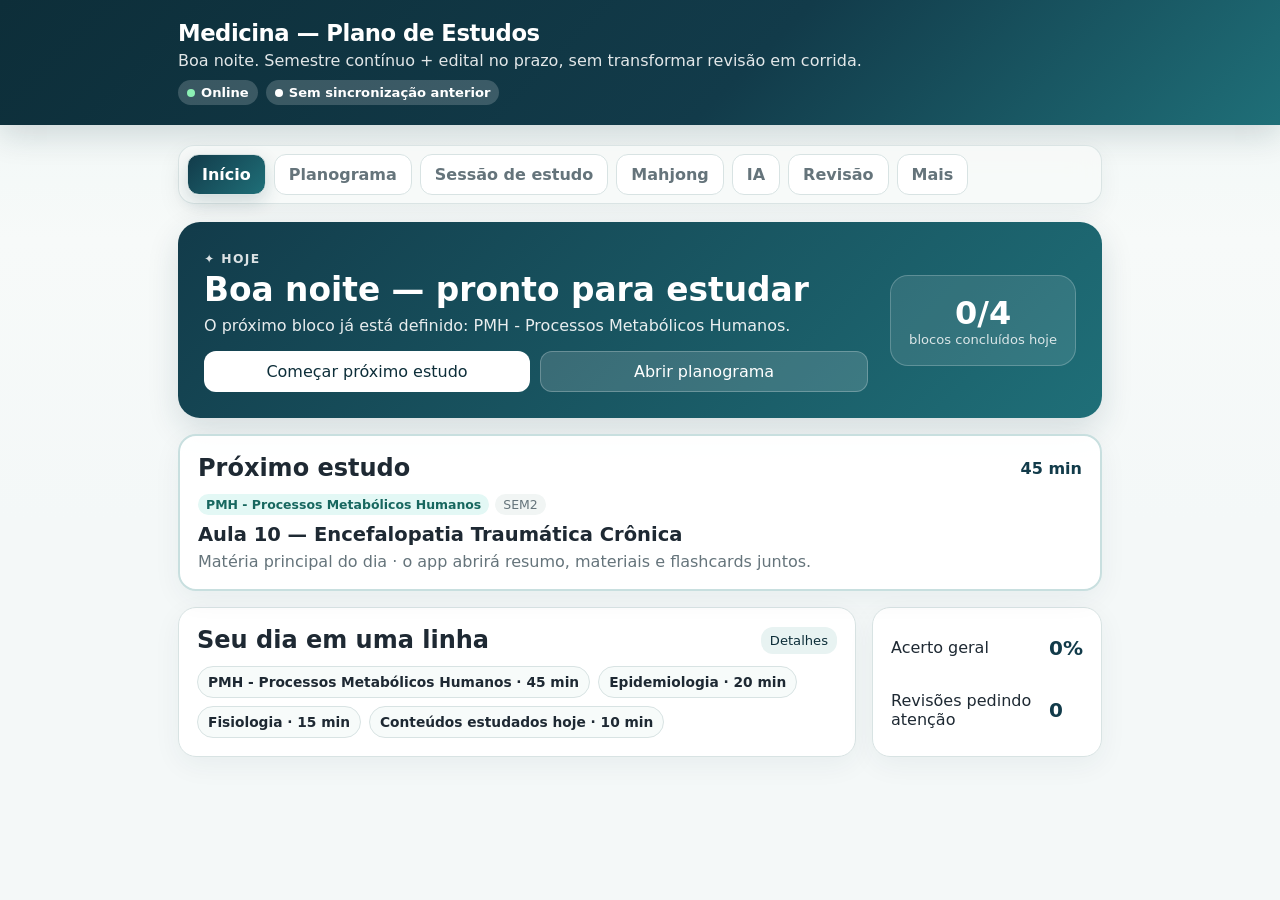
==== commit 12ecbf4b: "6ª versão" ====
--- a/index.html
+++ b/index.html
@@ -196,6 +196,16 @@
     .ai-context-badge{display:inline-flex;align-items:center;gap:6px;border:1px solid var(--border);background:#f7fbfa;border-radius:999px;padding:6px 9px;font-size:.8rem;font-weight:750;color:var(--primary-dark);margin:3px 3px 0 0}
     .ai-thinking{display:inline-flex;align-items:center;gap:7px}.ai-thinking:after{content:"";width:7px;height:7px;border-radius:50%;background:currentColor;animation:aiPulse 1s infinite alternate}@keyframes aiPulse{to{opacity:.2}}
     @media(max-width:800px){.ai-shell{grid-template-columns:1fr}.ai-chat{grid-template-rows:auto minmax(300px,1fr) auto}.ai-messages{max-height:56vh}.ai-msg{max-width:94%}}
+
+    /* v31 — Mahjong de Estudos integrado */
+    .mahjong-shell{overflow:hidden;border:1px solid var(--border);border-radius:22px;background:#fff;box-shadow:0 12px 32px rgba(13,46,57,.1)}
+    .mahjong-head{display:flex;align-items:center;justify-content:space-between;gap:16px;padding:16px 18px;border-bottom:1px solid var(--border);background:linear-gradient(135deg,#f7fbfa,#e8f6f3)}
+    .mahjong-head h2{margin:0 0 4px}.mahjong-head p{margin:0;color:var(--muted);line-height:1.4}
+    .mahjong-open{display:inline-flex;align-items:center;justify-content:center;flex:0 0 auto;padding:10px 14px;border:1px solid #9fcfca;border-radius:12px;background:#fff;color:var(--primary-dark);font-weight:850;text-decoration:none}
+    .mahjong-open:hover{background:var(--soft-accent)}
+    .mahjong-frame{display:block;width:100%;height:min(820px,calc(100vh - 190px));min-height:640px;border:0;background:#064a42}
+    @media(max-width:760px){.bottom-nav{grid-template-columns:repeat(6,1fr)}.mahjong-head{align-items:flex-start;flex-direction:column}.mahjong-open{width:100%}.mahjong-frame{height:calc(100vh - 170px);min-height:620px}}
+    @media(max-width:390px){.bottom-tab{font-size:.64rem;padding-inline:1px}}
   </style>
 </head>
 <body>
@@ -212,6 +222,7 @@
     <button class="tab active" data-tab="home">Início</button>
     <button class="tab" data-tab="plan">Planograma</button>
     <button class="tab" data-tab="session">Sessão de estudo</button>
+    <button class="tab" data-tab="mahjong">Mahjong</button>
     <button class="tab" data-tab="ai">IA</button>
     <button class="tab" data-tab="review">Revisão</button>
     <button class="tab" data-tab="more">Mais</button>
@@ -469,12 +480,28 @@
   </section>
 
 
+  <section id="mahjong" class="panel">
+    <div class="mahjong-shell">
+      <div class="mahjong-head">
+        <div>
+          <div class="study-room-kicker">JOGO DE ESTUDOS</div>
+          <h2>Mahjong de Medicina</h2>
+          <p>Escolha a matéria do nível e avance respondendo às questões, casos clínicos e desafios.</p>
+        </div>
+        <a class="mahjong-open" href="https://mahjong-jardim-de-jade.li-kataoka2018.chatgpt.site/?source=medicina-v31" target="_blank" rel="noopener">Abrir em tela cheia ↗</a>
+      </div>
+      <iframe class="mahjong-frame" title="Mahjong de Medicina" src="https://mahjong-jardim-de-jade.li-kataoka2018.chatgpt.site/?source=medicina-v31" loading="lazy" allow="fullscreen"></iframe>
+    </div>
+  </section>
+
+
   <section id="more" class="panel">
     <div class="box">
       <div class="study-room-kicker">BIBLIOTECA E FERRAMENTAS</div>
       <h2>Todo o restante do app</h2>
       <p class="muted">A tela principal fica limpa; os recursos completos continuam disponíveis aqui.</p>
       <div class="tool-grid">
+        <button class="tool-card" type="button" data-open-tab="mahjong"><b>麻</b><span>Mahjong</span><small>Jogo com questões da matéria escolhida</small></button>
         <button class="tool-card" type="button" data-open-tab="ai"><b>✦</b><span>IA</span><small>Tutor GPT-5.6 Sol com contexto das suas fontes</small></button>
         <button class="tool-card" type="button" data-open-tab="study"><b>▣</b><span>Flashcards</span><small>Estudo livre por matéria ou tópico</small></button>
         <button class="tool-card" type="button" data-open-tab="quiz"><b>?</b><span>Quiz</span><small>Questões a partir dos seus cartões</small></button>
@@ -649,6 +676,7 @@
   <button class="bottom-tab active" data-tab="home"><b>⌂</b><span>Início</span></button>
   <button class="bottom-tab" data-tab="plan"><b>✓</b><span>Plano</span></button>
   <button class="bottom-tab" data-tab="session"><b>▶</b><span>Sessão</span></button>
+  <button class="bottom-tab" data-tab="mahjong"><b>麻</b><span>Mahjong</span></button>
   <button class="bottom-tab" data-tab="review"><b>↻</b><span>Revisão</span></button>
   <button class="bottom-tab" data-tab="more"><b>•••</b><span>Mais</span></button>
 </nav>
@@ -1080,7 +1108,7 @@
 function planContinuousRow(date){const wd=planWeekday(date),map={SEG:["Anatomia","Histologia"],TER:["Semiologia",""] ,QUA:["RECUPERAÇÃO SEM2","MAD/Microbiologia"],QUI:["Fisiologia","SUS/Epidemiologia"],SEX:["PMH",""] ,SÁB:["RECUPERAÇÃO SEM2",""] ,DOM:["",""]},fam=map[wd]||["RECUPERAÇÃO SEM2",""];return{date,week:"",weekday:wd,sem2_sugestao_1_sem_prazo:fam[0],sem2_sugestao_2_sem_prazo:fam[1],sem2_estrategia_continua:"Estudo contínuo do semestre, sem prazo final. Priorize aulas novas, depois conteúdos ainda não estudados e revisões de maior necessidade.",edital_unit_1:"",edital_unit_2:"",edital_strategy:"Fora do cronograma de 7 semanas do edital: o semestre e as revisões continuam normalmente, sem prazo definido."}}
 function fillPlanControls(){const d=document.querySelector("#planDate"),r1=document.querySelector("#planReview1"),r2=document.querySelector("#planReview2");if(!d||!r1||!r2)return;if(!d.value)d.value=planCurrentDate();for(const el of [r1,r2]){const v=el.value||"Automático";el.innerHTML=PLAN_REVIEW_OPTIONS.map(x=>`<option value="${esc(x)}">${esc(x)}</option>`).join("");if(PLAN_REVIEW_OPTIONS.includes(v))el.value=v}}
 function planReviewPick(selection,dayIndex,slot){let rows=planLiveSummaryBases("1º semestre","REV1");if(selection&&selection!=="Automático")rows=rows.filter(x=>planFamilyMatches(selection,x.subject));if(!rows.length){rows=planActiveBase().filter(x=>x.track==="REV1");if(selection&&selection!=="Automático")rows=rows.filter(x=>planFamilyMatches(selection,x.review_family||x.subject||""))}if(!rows.length)return null;rows.sort((a,b)=>{const ca=targetedCardsForBase(a),cb=targetedCardsForBase(b),pa=ca.length?Math.max(...ca.slice(0,20).map(cardReviewPriority)):40,pb=cb.length?Math.max(...cb.slice(0,20).map(cardReviewPriority)):40;return pb-pa||planAulaNumber(a.topic)-planAulaNumber(b.topic)});const lim=Math.min(rows.length,8),i=((Number(dayIndex||0)*2+Number(slot||0))%lim+lim)%lim;return rows[i]}
-function planSummaryHtml(base){if(!base)return"";const media=summaryMedia(base),imgs=media.images,embeds=media.embeds;return `${imgs.length?`<div class="summary-gallery">${imgs.map((z,i)=>`<figure><img src="${esc(z.src)}" alt="Imagem da própria fonte do resumo ${i+1}" loading="eager"><figcaption>${esc(z.label||`Figura da própria fonte ${i+1}`)}</figcaption></figure>`).join("")}</div>`:""}${embeds.length?`<div class="summary-source-embeds">${embeds.map(z=>`<div><div class="summary-source-embed ${z.kind==="image"?"is-image":""}"><iframe src="${esc(z.src)}" loading="eager" allow="fullscreen" title="Prévia aberta da fonte do resumo"></iframe></div><div class="summary-source-caption">${esc(z.label||"Prévia aberta do material-base")}</div></div>`).join("")}</div>`:""}<div class="plan-summary">${esc(base.summary||"")}</div>${base.key_terms?`<div><strong>Termos essenciais</strong><div class="key-terms">${splitList(base.key_terms).map(t=>`<span class="term-pill">${esc(t)}</span>`).join("")}</div></div>`:""}${base.remember?`<div><strong>O que preciso lembrar</strong><div class="remember-box">${esc(base.remember)}</div></div>`:""}`}
+function planSummaryHtml(base){if(!base)return"";return `<div class="plan-summary">${esc(base.summary||"")}</div>`}
 function planBaseSources(base){if(!base)return"";const urls=planLinksFromText(base.source_url||"");const mats=planMaterialsFor(base).flatMap(m=>planLinksFromText(m.file_url||m.source_url||""));const links=planSafeLinks([...urls,...mats]);return `${base.source_name?`<div class="muted">Fonte: ${esc(base.source_name)}</div>`:""}${links?`<div style="margin-top:8px">${links}</div>`:""}`}
 function planEditalRelatedHtml(unit){const related=planRelatedBase(unit);if(!related.length)return"";return `<div class="plan-related"><strong>Resumos já existentes para reaproveitar</strong>${related.map(b=>`<details><summary>${esc(b.title||b.topic)}</summary>${planSummaryHtml(b)}${planBaseSources(b)}</details>`).join("")}</div>`}
 function planTrackClass(track){const t=String(track||"").toUpperCase();if(t.includes("EDITAL"))return"track-edital";if(t.includes("SEM2"))return"track-sem2";if(t.includes("REVIS"))return"track-revisao";if(t.includes("QUEST"))return"track-questoes";return""}
@@ -1332,4 +1360,4 @@
 })();
 </script>
 </body>
-</html>+</html>
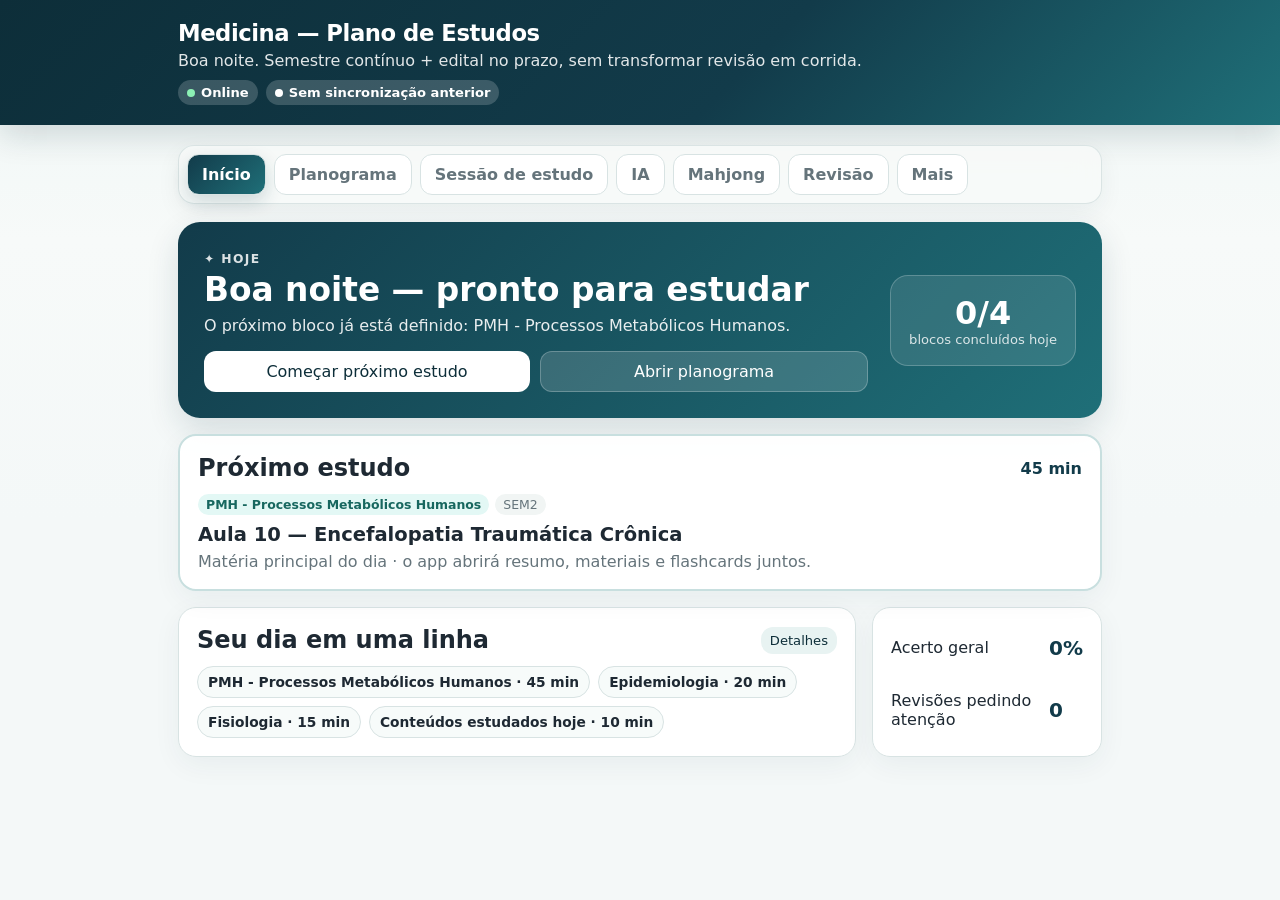
==== commit 354a549a: "8ª versão" ====
--- a/index.html
+++ b/index.html
@@ -121,6 +121,14 @@
     .image-lightbox.show{display:flex}
     .image-lightbox img{max-width:96vw;max-height:92vh;object-fit:contain;border-radius:12px;background:#fff;box-shadow:0 24px 80px rgba(0,0,0,.45)}
     .image-lightbox button{position:absolute;top:14px;right:14px;width:44px;height:44px;border-radius:999px;border:1px solid rgba(255,255,255,.35);background:rgba(255,255,255,.14);color:#fff;font-size:1.5rem;padding:0}
+    .inapp-viewer{position:fixed;inset:0;z-index:9998;background:rgba(6,23,29,.78);display:none;align-items:center;justify-content:center;padding:18px}
+    .inapp-viewer.show{display:flex}
+    .inapp-viewer-card{width:min(1180px,96vw);height:min(900px,92vh);background:#fff;border-radius:18px;overflow:hidden;display:grid;grid-template-rows:auto 1fr;box-shadow:0 24px 80px rgba(0,0,0,.45)}
+    .inapp-viewer-head{display:flex;align-items:center;justify-content:space-between;gap:12px;padding:11px 14px;border-bottom:1px solid var(--border);background:#f8fbfb}
+    .inapp-viewer-title{font-weight:850;min-width:0;white-space:nowrap;overflow:hidden;text-overflow:ellipsis}
+    .inapp-viewer-close{width:40px;height:40px;border-radius:999px;padding:0;font-size:1.35rem}
+    .inapp-viewer iframe{width:100%;height:100%;border:0;background:#fff}
+    button.material-link.inapp-source-link{border:0;background:transparent;color:var(--primary-dark);font:inherit;font-weight:750;text-decoration:underline;padding:0;cursor:pointer}
     @media(max-width:650px){.material-embed{height:72vh;min-height:440px}.image-lightbox{padding:8px}.image-lightbox img{max-width:100vw;max-height:94vh;border-radius:6px}}
     .offline-note{display:none;margin-top:10px;padding:10px 12px;border-radius:10px;background:#fff3df;color:#6f4a09}
     .offline-note.show{display:block}
@@ -165,7 +173,7 @@
     .bottom-nav{display:none}
     .plan-block{position:relative;overflow:hidden;transition:transform .18s ease,box-shadow .18s ease}.plan-block:hover{transform:translateY(-1px);box-shadow:0 10px 26px rgba(18,59,74,.07)}.plan-block.track-edital{border-left:5px solid var(--coral)}.plan-block.track-sem2{border-left:5px solid var(--secondary)}.plan-block.track-revisao{border-left:5px solid var(--accent)}.plan-block.track-questoes{border-left:5px solid #e4b84f}
     @keyframes riseIn{from{opacity:0;transform:translateY(7px)}to{opacity:1;transform:none}}.panel.active>.box,.panel.active>.home-hero{animation:riseIn .22s ease both}
-    @media(max-width:760px){.tabs{display:none}.bottom-nav{position:fixed;display:grid;grid-template-columns:repeat(5,1fr);left:10px;right:10px;bottom:10px;z-index:80;border:1px solid rgba(216,227,227,.96);border-radius:18px;background:rgba(255,255,255,.94);backdrop-filter:blur(16px);box-shadow:0 10px 30px rgba(13,46,57,.18);padding:6px}.bottom-tab{display:grid;place-items:center;gap:2px;background:transparent;color:var(--muted);font-size:.72rem;font-weight:800;padding:7px 3px;border-radius:12px}.bottom-tab b{font-size:1.05rem;line-height:1}.bottom-tab.active{background:var(--soft-accent);color:var(--primary-dark)}main{padding-bottom:92px}.home-layout{grid-template-columns:1fr}.home-stats{grid-template-columns:repeat(2,1fr)}.home-hero{grid-template-columns:1fr auto;padding:20px}.home-ring{width:86px;height:86px}.home-task{grid-template-columns:6px minmax(0,1fr) auto}}
+    @media(max-width:760px){.tabs{display:none}.bottom-nav{position:fixed;display:grid;grid-template-columns:repeat(6,1fr);left:10px;right:10px;bottom:10px;z-index:80;border:1px solid rgba(216,227,227,.96);border-radius:18px;background:rgba(255,255,255,.94);backdrop-filter:blur(16px);box-shadow:0 10px 30px rgba(13,46,57,.18);padding:6px}.bottom-tab{display:grid;place-items:center;gap:2px;background:transparent;color:var(--muted);font-size:.72rem;font-weight:800;padding:7px 3px;border-radius:12px}.bottom-tab b{font-size:1.05rem;line-height:1}.bottom-tab.active{background:var(--soft-accent);color:var(--primary-dark)}main{padding-bottom:92px}.home-layout{grid-template-columns:1fr}.home-stats{grid-template-columns:repeat(2,1fr)}.home-hero{grid-template-columns:1fr auto;padding:20px}.home-ring{width:86px;height:86px}.home-task{grid-template-columns:6px minmax(0,1fr) auto}}
     @media(max-width:430px){.home-hero{grid-template-columns:1fr}.home-ring{display:none}.home-stats{grid-template-columns:repeat(2,1fr)}.home-task-min{font-size:.9rem}}
 
     /* v27 — navegação limpa + sessão de estudo + fontes do edital */
@@ -196,16 +204,13 @@
     .ai-context-badge{display:inline-flex;align-items:center;gap:6px;border:1px solid var(--border);background:#f7fbfa;border-radius:999px;padding:6px 9px;font-size:.8rem;font-weight:750;color:var(--primary-dark);margin:3px 3px 0 0}
     .ai-thinking{display:inline-flex;align-items:center;gap:7px}.ai-thinking:after{content:"";width:7px;height:7px;border-radius:50%;background:currentColor;animation:aiPulse 1s infinite alternate}@keyframes aiPulse{to{opacity:.2}}
     @media(max-width:800px){.ai-shell{grid-template-columns:1fr}.ai-chat{grid-template-rows:auto minmax(300px,1fr) auto}.ai-messages{max-height:56vh}.ai-msg{max-width:94%}}
-
-    /* v31 — Mahjong de Estudos integrado */
-    .mahjong-shell{overflow:hidden;border:1px solid var(--border);border-radius:22px;background:#fff;box-shadow:0 12px 32px rgba(13,46,57,.1)}
-    .mahjong-head{display:flex;align-items:center;justify-content:space-between;gap:16px;padding:16px 18px;border-bottom:1px solid var(--border);background:linear-gradient(135deg,#f7fbfa,#e8f6f3)}
-    .mahjong-head h2{margin:0 0 4px}.mahjong-head p{margin:0;color:var(--muted);line-height:1.4}
-    .mahjong-open{display:inline-flex;align-items:center;justify-content:center;flex:0 0 auto;padding:10px 14px;border:1px solid #9fcfca;border-radius:12px;background:#fff;color:var(--primary-dark);font-weight:850;text-decoration:none}
-    .mahjong-open:hover{background:var(--soft-accent)}
-    .mahjong-frame{display:block;width:100%;height:min(820px,calc(100vh - 190px));min-height:640px;border:0;background:#064a42}
-    @media(max-width:760px){.bottom-nav{grid-template-columns:repeat(6,1fr)}.mahjong-head{align-items:flex-start;flex-direction:column}.mahjong-open{width:100%}.mahjong-frame{height:calc(100vh - 170px);min-height:620px}}
-    @media(max-width:390px){.bottom-tab{font-size:.64rem;padding-inline:1px}}
+    .mahjong-shell{padding:0;overflow:hidden;border:1px solid var(--border);border-radius:18px;background:#fff;box-shadow:var(--shadow)}
+    .mahjong-toolbar{display:flex;gap:10px;align-items:center;justify-content:space-between;flex-wrap:wrap;padding:12px 14px;border-bottom:1px solid var(--border);background:#fff}
+    .mahjong-frame-wrap{position:relative;width:100%;height:min(78vh,920px);min-height:620px;background:#eef4f1}
+    .mahjong-frame{display:block;width:100%;height:100%;border:0;background:#eef4f1}
+    .mahjong-loading{position:absolute;inset:0;display:grid;place-items:center;text-align:center;padding:24px;color:var(--muted);pointer-events:none}
+    .mahjong-frame.loaded + .mahjong-loading{display:none}
+    @media(max-width:760px){.mahjong-frame-wrap{height:calc(100vh - 185px);min-height:520px}.mahjong-toolbar{padding:9px 10px}.bottom-tab span{font-size:.65rem}}
   </style>
 </head>
 <body>
@@ -222,8 +227,8 @@
     <button class="tab active" data-tab="home">Início</button>
     <button class="tab" data-tab="plan">Planograma</button>
     <button class="tab" data-tab="session">Sessão de estudo</button>
+    <button class="tab" data-tab="ai">IA</button>
     <button class="tab" data-tab="mahjong">Mahjong</button>
-    <button class="tab" data-tab="ai">IA</button>
     <button class="tab" data-tab="review">Revisão</button>
     <button class="tab" data-tab="more">Mais</button>
   </nav>
@@ -481,19 +486,22 @@
 
 
   <section id="mahjong" class="panel">
+    <div class="box">
+      <div class="study-room-kicker">MAHJONG DE REVISÃO</div>
+      <h2>Mahjong — Jardim de Jade</h2>
+      <p class="muted">O jogo carrega somente quando você entra nesta aba, para não pesar o restante do app.</p>
+    </div>
     <div class="mahjong-shell">
-      <div class="mahjong-head">
-        <div>
-          <div class="study-room-kicker">JOGO DE ESTUDOS</div>
-          <h2>Mahjong de Medicina</h2>
-          <p>Escolha a matéria do nível e avance respondendo às questões, casos clínicos e desafios.</p>
-        </div>
-        <a class="mahjong-open" href="https://mahjong-jardim-de-jade.li-kataoka2018.chatgpt.site/?source=medicina-v31" target="_blank" rel="noopener">Abrir em tela cheia ↗</a>
-      </div>
-      <iframe class="mahjong-frame" title="Mahjong de Medicina" src="https://mahjong-jardim-de-jade.li-kataoka2018.chatgpt.site/?source=medicina-v31" loading="lazy" allow="fullscreen"></iframe>
+      <div class="mahjong-toolbar">
+        <div><strong>Jardim de Jade</strong><div class="muted">Uma única instância do jogo dentro do app.</div></div>
+        <div class="row"><button id="mahjongReload" class="secondary" type="button">↻ Recarregar jogo</button></div>
+      </div>
+      <div class="mahjong-frame-wrap">
+        <iframe id="mahjongFrame" class="mahjong-frame" title="Mahjong Jardim de Jade" loading="lazy" allow="fullscreen" referrerpolicy="strict-origin-when-cross-origin"></iframe>
+        <div id="mahjongLoading" class="mahjong-loading"><div><strong>Carregando Mahjong…</strong><br><small>Isso acontece só ao abrir a aba.</small></div></div>
+      </div>
     </div>
   </section>
-
 
   <section id="more" class="panel">
     <div class="box">
@@ -501,8 +509,8 @@
       <h2>Todo o restante do app</h2>
       <p class="muted">A tela principal fica limpa; os recursos completos continuam disponíveis aqui.</p>
       <div class="tool-grid">
-        <button class="tool-card" type="button" data-open-tab="mahjong"><b>麻</b><span>Mahjong</span><small>Jogo com questões da matéria escolhida</small></button>
         <button class="tool-card" type="button" data-open-tab="ai"><b>✦</b><span>IA</span><small>Tutor GPT-5.6 Sol com contexto das suas fontes</small></button>
+        <button class="tool-card" type="button" data-open-tab="mahjong"><b>🀄</b><span>Mahjong</span><small>Jardim de Jade para revisão ativa</small></button>
         <button class="tool-card" type="button" data-open-tab="study"><b>▣</b><span>Flashcards</span><small>Estudo livre por matéria ou tópico</small></button>
         <button class="tool-card" type="button" data-open-tab="quiz"><b>?</b><span>Quiz</span><small>Questões a partir dos seus cartões</small></button>
         <button class="tool-card" type="button" data-open-tab="summaries"><b>≡</b><span>Resumos</span><small>Resumos por aula e matéria</small></button>
@@ -676,7 +684,7 @@
   <button class="bottom-tab active" data-tab="home"><b>⌂</b><span>Início</span></button>
   <button class="bottom-tab" data-tab="plan"><b>✓</b><span>Plano</span></button>
   <button class="bottom-tab" data-tab="session"><b>▶</b><span>Sessão</span></button>
-  <button class="bottom-tab" data-tab="mahjong"><b>麻</b><span>Mahjong</span></button>
+  <button class="bottom-tab" data-tab="mahjong"><b>🀄</b><span>Mahjong</span></button>
   <button class="bottom-tab" data-tab="review"><b>↻</b><span>Revisão</span></button>
   <button class="bottom-tab" data-tab="more"><b>•••</b><span>Mais</span></button>
 </nav>
@@ -1055,7 +1063,11 @@
 function reviewCardHtml(r,showActions=true){const pct=r.attempts?Math.round(r.accuracy*100):0;return `<article class="review-card ${priorityClass(r.priority)}"><div class="classification"><span class="semester">${esc(r.semester)}</span><span class="subject">${esc(r.subject)}</span><span class="topic">${esc(r.topic)}</span></div><h3>${esc(r.topic)}</h3><p class="review-reason">${esc(reviewReason(r))}</p>${r.attempts?`<div class="review-meter"><span style="width:${pct}%"></span></div>`:""}${sourceReviewLink(r)}${showActions?`<div class="row"><button class="secondary review-study" data-subject="${esc(r.subject)}" data-topic="${esc(r.topic)}">Estudar</button><button class="primary review-quiz" data-subject="${esc(r.subject)}" data-topic="${esc(r.topic)}">Quiz</button></div>`:""}</article>`}
 function refreshReviewSemesterOptions(){const el=document.querySelector("#reviewSemester");if(!el)return;const keep=el.value,list=semesters();el.innerHTML='<option value="">Todos</option>'+list.map(s=>`<option value="${esc(s)}">${esc(s)}</option>`).join("");if(list.includes(keep))el.value=keep}
 function renderReviewDashboard(){const semester=document.querySelector("#reviewSemester")?.value||"",minDays=Number(document.querySelector("#reviewMinDays")?.value||14),rows=reviewRows(semester);const eligible=state.cards.filter(c=>!semester||c.semester===semester),hist=eligible.map(historyFor).filter(Boolean);const attempts=hist.reduce((n,h)=>n+(h.attempts||0),0),correct=hist.reduce((n,h)=>n+(h.correct||0),0),wrong=hist.reduce((n,h)=>n+(h.wrong||0),0);const touched=rows.filter(r=>r.attempts).length;const $=s=>document.querySelector(s);if($("#revAttempts"))$("#revAttempts").textContent=attempts;if($("#revWrong"))$("#revWrong").textContent=wrong;if($("#revAccuracy"))$("#revAccuracy").textContent=(attempts?Math.round(correct/attempts*100):0)+"%";if($("#revTopics"))$("#revTopics").textContent=touched;const suggestions=[...rows].sort((a,b)=>b.priority-a.priority||b.wrong-a.wrong||b.totalCards-a.totalCards).slice(0,10);$("#reviewSuggestions")&&($("#reviewSuggestions").innerHTML=suggestions.length?suggestions.map(r=>reviewCardHtml(r)).join(""):'<div class="muted">Nenhum tópico disponível.</div>');const weak=rows.filter(r=>r.attempts&&r.wrong).sort((a,b)=>(b.wrong-b.correct)-(a.wrong-a.correct)||b.wrong-a.wrong).slice(0,10);$("#weakTopics")&&($("#weakTopics").innerHTML=weak.length?weak.map(r=>reviewCardHtml(r)).join(""):'<div class="muted">Nenhum erro registrado ainda. Faça um quiz para começar o panorama.</div>');const recent=(state.recentErrors||[]).filter(e=>!semester||e.semester===semester).slice(0,10);$("#recentErrors")&&($("#recentErrors").innerHTML=recent.length?recent.map(e=>`<article class="review-card priority-high"><div class="classification"><span class="semester">${esc(e.semester||"")}</span><span class="subject">${esc(e.subject||"")}</span><span class="topic">${esc(e.topic||"")}</span></div><h3>${esc(e.question||"Questão")}</h3><p><strong>Você marcou:</strong> ${esc(e.chosen||"Não lembrei")}</p><p><strong>Correta:</strong> ${esc(e.correct||"")}</p><p class="review-reason">${esc(agoText(e.ts))}</p>${e.sourceUrl&&/^https?:\/\//i.test(e.sourceUrl)?`<div class="review-source">Onde revisar: <a href="${esc(e.sourceUrl)}" target="_blank" rel="noopener">${esc(e.sourceName||"Abrir fonte")}</a></div>`:""}<div class="row"><button class="secondary review-study" data-subject="${esc(e.subject||"")}" data-topic="${esc(e.topic||"")}">Estudar tópico</button><button class="primary review-quiz" data-subject="${esc(e.subject||"")}" data-topic="${esc(e.topic||"")}">Refazer quiz</button></div></article>`).join(""):'<div class="muted">Nenhum erro recente registrado.</div>');const sm=new Map();for(const r of rows){const k=`${r.semester}|${r.subject}`,s=sm.get(k)||{semester:r.semester,subject:r.subject,topic:"Visão geral da matéria",totalCards:0,attempts:0,correct:0,wrong:0,hard:0,lastReviewAt:0,sourceName:r.sourceName,sourceUrl:r.sourceUrl};s.totalCards+=r.totalCards;s.attempts+=r.attempts;s.correct+=r.correct;s.wrong+=r.wrong;s.hard+=r.hard;s.lastReviewAt=Math.max(s.lastReviewAt,r.lastReviewAt||0);sm.set(k,s)}const stale=[...sm.values()].map(s=>{s.accuracy=s.attempts?s.correct/s.attempts:0;s.days=daysSince(s.lastReviewAt);s.priority=(s.lastReviewAt?Math.min(s.days||0,60):70)+(1-s.accuracy)*20;return s}).filter(s=>!s.lastReviewAt||(s.days??999)>=minDays).sort((a,b)=>(b.days??999)-(a.days??999)||b.totalCards-a.totalCards).slice(0,10);$("#staleSubjects")&&($("#staleSubjects").innerHTML=stale.length?stale.map(s=>`<article class="review-card ${priorityClass(s.priority)}"><div class="classification"><span class="semester">${esc(s.semester)}</span><span class="subject">${esc(s.subject)}</span></div><h3>${esc(s.subject)}</h3><p class="review-reason">${esc(agoText(s.lastReviewAt))} · ${s.attempts?Math.round(s.accuracy*100)+"% de acerto":"sem histórico"}</p><div class="row"><button class="secondary review-subject-study" data-subject="${esc(s.subject)}">Estudar</button><button class="primary review-subject-quiz" data-subject="${esc(s.subject)}">Quiz</button></div></article>`).join(""):'<div class="muted">Nenhuma matéria ultrapassou esse intervalo.</div>')}
-function activateTab(id){document.querySelectorAll(".tab,.bottom-tab").forEach(x=>x.classList.toggle("active",x.dataset.tab===id));document.querySelectorAll(".panel").forEach(p=>p.classList.toggle("active",p.id===id));if(id==="home")renderHome();if(id==="review")renderReviewDashboard();if(id==="plan")renderPlanogram(false);if(id==="session")renderPlanStudyRoom();if(id==="ai"){renderAiFilters();renderAiMessages()}window.scrollTo({top:0,behavior:"smooth"})}
+const MAHJONG_URL="https://mahjong-jardim-de-jade.li-kataoka2018.chatgpt.site/";
+let mahjongLoaded=false;
+function ensureMahjongLoaded(force=false){const frame=document.querySelector("#mahjongFrame");if(!frame)return;if(force){mahjongLoaded=false;frame.classList.remove("loaded");frame.removeAttribute("src");void frame.offsetHeight}if(mahjongLoaded)return;frame.onload=()=>{frame.classList.add("loaded")};frame.src=MAHJONG_URL;mahjongLoaded=true}
+function reloadMahjong(){ensureMahjongLoaded(true)}
+function activateTab(id){document.querySelectorAll(".tab,.bottom-tab").forEach(x=>x.classList.toggle("active",x.dataset.tab===id));document.querySelectorAll(".panel").forEach(p=>p.classList.toggle("active",p.id===id));if(id==="home")renderHome();if(id==="review")renderReviewDashboard();if(id==="plan")renderPlanogram(false);if(id==="session")renderPlanStudyRoom();if(id==="ai"){renderAiFilters();renderAiMessages()}if(id==="mahjong")ensureMahjongLoaded(false);window.scrollTo({top:0,behavior:"smooth"})}
 function targetedCards(subject,topic=""){return state.cards.filter(c=>c.subject===subject&&(!topic||c.topics.includes(topic))).sort((a,b)=>cardReviewPriority(b)-cardReviewPriority(a))}
 function targetedCardsForBase(base){if(!base)return[];let rows=targetedCards(base.subject||"",base.topic||"");if(rows.length)return rows;rows=targetedCards(base.subject||"","");return rows}
 function startTargetedReview(subject,topic,kind){const cards=targetedCards(subject,topic);if(!cards.length)return;if(kind==="study"){studySession=cards;studyIndex=0;activateTab("study");renderStudy()}else{const chosen=cards.slice(0,Math.min(15,cards.length));quizSession=chosen.map(c=>({card:c,options:quizOptions(c)}));quizIndex=0;quizCorrect=0;quizAnswered=false;document.querySelector("#quizPlay").style.display="block";document.querySelector("#quizFinish").style.display="none";activateTab("quiz");renderQuiz()}}
@@ -1077,7 +1089,7 @@
 function planRelatedBase(unit){const nums=(String(unit?.resumos_reutilizar||"").match(/\d+/g)||[]).map(Number);return nums.map(n=>planActiveBase().find(x=>Number(x.resumo_row)===n)).filter(Boolean)}
 function planMaterialsFor(base){if(!base)return[];const sub=norm(base.subject||""),topic=norm(base.topic||"");let rows=materials.filter(m=>{const ms=norm(m.subject||""),mt=norm(m.topic||"");return (sub&&ms===sub)&&(topic?mt===topic:true)});if(!rows.length)rows=materials.filter(m=>norm(m.subject||"")===sub);return rows.slice(0,6)}
 function planLinksFromText(text){return [...String(text||"").matchAll(/https?:\/\/[^\s]+/g)].map(m=>m[0].replace(/[),.;]+$/,""))}
-function planSafeLinks(urls,label="Abrir material"){const uniq=[...new Set(urls.filter(Boolean))];return uniq.map((u,i)=>`<a class="material-link" href="${esc(u)}" target="_blank" rel="noopener">${esc(uniq.length>1?label+" "+(i+1):label)}</a>`).join(" ")}
+function planSafeLinks(urls,label="Abrir material"){const uniq=[...new Set(urls.filter(Boolean))];return uniq.map((u,i)=>`<button class="material-link inapp-source-link" type="button" data-inapp-source="${esc(u)}" data-inapp-title="${esc(uniq.length>1?label+" "+(i+1):label)}">${esc(uniq.length>1?label+" "+(i+1):label)}</button>`).join(" ")}
 
 function planStudyBases(block){const arr=[];if(block?.base)arr.push(block.base);if(Array.isArray(block?.bases))arr.push(...block.bases.filter(Boolean));if(block?.unit)arr.push(...planRelatedBase(block.unit));const seen=new Set();return arr.filter(x=>{const k=String(x?.unit_id||`${x?.semester||""}|${x?.subject||""}|${x?.topic||""}|${x?.title||""}`);if(!k||seen.has(k))return false;seen.add(k);return true})}
 function planEditalMaterials(unit){if(!unit)return[];const uid=norm(unit.unit_id||""),mod=norm(unit.modulo||""),title=norm(unit.unidade_estudo||"");const uidNum=(String(unit.unit_id||"").match(/\d+/)||[])[0]||"";return (materials||[]).filter(m=>{if(norm(m.semester||"")!==norm("Edital UNESP 2027"))return false;const ms=norm(m.subject||""),mt=norm(m.topic||"");if(mod&&ms!==mod)return false;if(uid&&mt.includes(uid))return true;if(uidNum&&new RegExp(`(^|\D)E?0*${Number(uidNum)}(\D|$)`,"i").test(String(m.topic||"")))return true;if(title&&mt.includes(title))return true;const rangeNums=(String(m.topic||"").match(/E?\d+/gi)||[]).map(x=>Number(x.replace(/\D/g,""))).filter(Number.isFinite);if(uidNum&&rangeNums.length>=2){const n=Number(uidNum),lo=Math.min(...rangeNums),hi=Math.max(...rangeNums);if(n>=lo&&n<=hi)return true}return false})}
@@ -1090,7 +1102,7 @@
 function planTimerToggle(){const t=planTimerState();if(!t.blockId)return;if(t.running){t.remainingSec=planTimerRemaining();t.running=false;t.endAt=0}else{if(Number(t.remainingSec||0)<=0)t.remainingSec=Number(t.totalSec||0);t.endAt=Date.now()+Number(t.remainingSec||0)*1000;t.running=true}persistState(false);ensurePlanTimerInterval();renderPlanTimer()}
 function planTimerReset(){const t=planTimerState();if(!t.blockId)return;t.running=false;t.endAt=0;t.remainingSec=Number(t.totalSec||0);persistState(false);renderPlanTimer()}
 function planTimerAdd(minutes){const t=planTimerState();if(!t.blockId)return;const add=Math.max(0,Number(minutes||0))*60;const now=planTimerRemaining();t.totalSec=Math.max(Number(t.totalSec||0),now+add);t.remainingSec=now+add;if(t.running)t.endAt=Date.now()+t.remainingSec*1000;persistState(false);renderPlanTimer()}
-function planStudyResourcesHtml(block){const bases=planStudyBases(block),mats=planStudyMaterials(block);let html="";if(bases.length){html+=bases.map(b=>{const src=planSafeLinks(planLinksFromText(b.source_url||""),"Abrir fonte");return `<div class="study-room-resource"><strong>${esc(b.title||b.topic||"Resumo")}</strong><div class="muted">${esc(b.subject||"")} · ${esc(b.topic||"")}</div>${b.source_name?`<div class="muted">Fonte: ${esc(b.source_name)}</div>`:""}${src?`<div style="margin-top:7px">${src}</div>`:""}<div class="row" style="margin-top:7px">${targetedCardsForBase(b).length?`<button class="secondary" type="button" data-room-study-subject="${esc(b.subject||"")}" data-room-study-topic="${esc(b.topic||"")}">Flashcards</button><button class="secondary" type="button" data-room-quiz-subject="${esc(b.subject||"")}" data-room-quiz-topic="${esc(b.topic||"")}">Quiz</button>`:""}</div></div>`}).join("")}if(mats.length){html+=`<div class="study-room-resource"><strong>Materiais relacionados</strong>${mats.map(m=>{const u=String(m.file_url||m.source_url||"");const edital=norm(m.semester||"")===norm("Edital UNESP 2027"),bib=norm(m.source_kind||"").includes("bibliografia_edital");const tag=edital?`<span class="plan-badge ${bib?"warn":"ok"}" style="margin-left:6px">${bib?"BIBLIOGRAFIA DO EDITAL":"FONTE DO EDITAL"}</span>`:"";return `<div style="margin-top:9px">${/^https?:\/\//i.test(u)?`<a class="material-link" href="${esc(u)}" target="_blank" rel="noopener">${esc(m.title||m.source_name||"Abrir material")}</a>`:`<span>${esc(m.title||m.source_name||"Material")}</span>`}${tag}${m.description?`<div class="muted">${esc(m.description)}</div>`:""}</div>`}).join("")}</div>`}if(!html)html='<div class="muted">O conteúdo necessário está descrito ao lado. Se não houver fonte vinculada, o planograma mantém o bloco como pendente em vez de inventar material.</div>';return html}
+function planStudyResourcesHtml(block){const bases=planStudyBases(block),mats=planStudyMaterials(block);let html="";if(bases.length){html+=bases.map(b=>{const src=planSafeLinks(planLinksFromText(b.source_url||""),"Abrir fonte");return `<div class="study-room-resource"><strong>${esc(b.title||b.topic||"Resumo")}</strong><div class="muted">${esc(b.subject||"")} · ${esc(b.topic||"")}</div>${b.source_name?`<div class="muted">Fonte: ${esc(b.source_name)}</div>`:""}${src?`<div style="margin-top:7px">${src}</div>`:""}<div class="row" style="margin-top:7px">${targetedCardsForBase(b).length?`<button class="secondary" type="button" data-room-study-subject="${esc(b.subject||"")}" data-room-study-topic="${esc(b.topic||"")}">Flashcards</button><button class="secondary" type="button" data-room-quiz-subject="${esc(b.subject||"")}" data-room-quiz-topic="${esc(b.topic||"")}">Quiz</button>`:""}</div></div>`}).join("")}if(mats.length){html+=`<div class="study-room-resource"><strong>Materiais relacionados</strong>${mats.map(m=>{const u=String(m.file_url||m.source_url||"");const edital=norm(m.semester||"")===norm("Edital UNESP 2027"),bib=norm(m.source_kind||"").includes("bibliografia_edital");const tag=edital?`<span class="plan-badge ${bib?"warn":"ok"}" style="margin-left:6px">${bib?"BIBLIOGRAFIA DO EDITAL":"FONTE DO EDITAL"}</span>`:"";return `<div style="margin-top:9px">${/^https?:\/\//i.test(u)?`<button class="material-link inapp-source-link" type="button" data-inapp-source="${esc(u)}" data-inapp-title="${esc(m.title||m.source_name||"Abrir material")}">${esc(m.title||m.source_name||"Abrir material")}</button>`:`<span>${esc(m.title||m.source_name||"Material")}</span>`}${tag}${m.description?`<div class="muted">${esc(m.description)}</div>`:""}</div>`}).join("")}</div>`}if(!html)html='<div class="muted">O conteúdo necessário está descrito ao lado. Se não houver fonte vinculada, o planograma mantém o bloco como pendente em vez de inventar material.</div>';return html}
 function sessionCardsForBlock(block){const out=[],seen=new Set();for(const b of planStudyBases(block)){for(const c of targetedCardsForBase(b)){const k=historyKey(c);if(seen.has(k))continue;seen.add(k);out.push(c)}}return out.sort((a,b)=>cardReviewPriority(b)-cardReviewPriority(a)).slice(0,200)}
 function renderSessionFlashcard(){const wrap=document.querySelector("#sessionFlashWrap"),none=document.querySelector("#sessionNoCards"),counter=document.querySelector("#sessionCardCounter");if(!wrap||!none||!counter)return;if(!sessionCards.length){wrap.hidden=true;none.hidden=false;counter.textContent="0 cartões";return}sessionCardIndex=Math.max(0,Math.min(sessionCardIndex,sessionCards.length-1));const c=sessionCards[sessionCardIndex];wrap.hidden=false;none.hidden=true;counter.textContent=`${sessionCardIndex+1}/${sessionCards.length}`;document.querySelector("#sessionFlashClass").innerHTML=classHtml(c);document.querySelector("#sessionFlashQuestion").textContent=c.question||"Pergunta";const a=document.querySelector("#sessionFlashAnswer");a.textContent=c.answer||"";a.hidden=!sessionCardRevealed;document.querySelector("#sessionFlashHint").textContent=sessionCardRevealed?"Resposta exibida":"Toque para mostrar a resposta";document.querySelector("#sessionReveal").textContent=sessionCardRevealed?"Ocultar resposta":"Mostrar resposta"}
 function sessionToggleCard(){if(!sessionCards.length)return;sessionCardRevealed=!sessionCardRevealed;renderSessionFlashcard()}
@@ -1108,7 +1120,7 @@
 function planContinuousRow(date){const wd=planWeekday(date),map={SEG:["Anatomia","Histologia"],TER:["Semiologia",""] ,QUA:["RECUPERAÇÃO SEM2","MAD/Microbiologia"],QUI:["Fisiologia","SUS/Epidemiologia"],SEX:["PMH",""] ,SÁB:["RECUPERAÇÃO SEM2",""] ,DOM:["",""]},fam=map[wd]||["RECUPERAÇÃO SEM2",""];return{date,week:"",weekday:wd,sem2_sugestao_1_sem_prazo:fam[0],sem2_sugestao_2_sem_prazo:fam[1],sem2_estrategia_continua:"Estudo contínuo do semestre, sem prazo final. Priorize aulas novas, depois conteúdos ainda não estudados e revisões de maior necessidade.",edital_unit_1:"",edital_unit_2:"",edital_strategy:"Fora do cronograma de 7 semanas do edital: o semestre e as revisões continuam normalmente, sem prazo definido."}}
 function fillPlanControls(){const d=document.querySelector("#planDate"),r1=document.querySelector("#planReview1"),r2=document.querySelector("#planReview2");if(!d||!r1||!r2)return;if(!d.value)d.value=planCurrentDate();for(const el of [r1,r2]){const v=el.value||"Automático";el.innerHTML=PLAN_REVIEW_OPTIONS.map(x=>`<option value="${esc(x)}">${esc(x)}</option>`).join("");if(PLAN_REVIEW_OPTIONS.includes(v))el.value=v}}
 function planReviewPick(selection,dayIndex,slot){let rows=planLiveSummaryBases("1º semestre","REV1");if(selection&&selection!=="Automático")rows=rows.filter(x=>planFamilyMatches(selection,x.subject));if(!rows.length){rows=planActiveBase().filter(x=>x.track==="REV1");if(selection&&selection!=="Automático")rows=rows.filter(x=>planFamilyMatches(selection,x.review_family||x.subject||""))}if(!rows.length)return null;rows.sort((a,b)=>{const ca=targetedCardsForBase(a),cb=targetedCardsForBase(b),pa=ca.length?Math.max(...ca.slice(0,20).map(cardReviewPriority)):40,pb=cb.length?Math.max(...cb.slice(0,20).map(cardReviewPriority)):40;return pb-pa||planAulaNumber(a.topic)-planAulaNumber(b.topic)});const lim=Math.min(rows.length,8),i=((Number(dayIndex||0)*2+Number(slot||0))%lim+lim)%lim;return rows[i]}
-function planSummaryHtml(base){if(!base)return"";return `<div class="plan-summary">${esc(base.summary||"")}</div>`}
+function planSummaryHtml(base){if(!base)return"";const media=summaryMedia(base),imgs=media.images,embeds=media.embeds;return `${imgs.length?`<div class="summary-gallery">${imgs.map((z,i)=>`<figure><img src="${esc(z.src)}" alt="Imagem da própria fonte do resumo ${i+1}" loading="eager"><figcaption>${esc(z.label||`Figura da própria fonte ${i+1}`)}</figcaption></figure>`).join("")}</div>`:""}${embeds.length?`<div class="summary-source-embeds">${embeds.map(z=>`<div><div class="summary-source-embed ${z.kind==="image"?"is-image":""}"><iframe src="${esc(z.src)}" loading="eager" allow="fullscreen" title="Prévia aberta da fonte do resumo"></iframe></div><div class="summary-source-caption">${esc(z.label||"Prévia aberta do material-base")}</div></div>`).join("")}</div>`:""}<div class="plan-summary">${esc(base.summary||"")}</div>${base.key_terms?`<div><strong>Termos essenciais</strong><div class="key-terms">${splitList(base.key_terms).map(t=>`<span class="term-pill">${esc(t)}</span>`).join("")}</div></div>`:""}${base.remember?`<div><strong>O que preciso lembrar</strong><div class="remember-box">${esc(base.remember)}</div></div>`:""}`}
 function planBaseSources(base){if(!base)return"";const urls=planLinksFromText(base.source_url||"");const mats=planMaterialsFor(base).flatMap(m=>planLinksFromText(m.file_url||m.source_url||""));const links=planSafeLinks([...urls,...mats]);return `${base.source_name?`<div class="muted">Fonte: ${esc(base.source_name)}</div>`:""}${links?`<div style="margin-top:8px">${links}</div>`:""}`}
 function planEditalRelatedHtml(unit){const related=planRelatedBase(unit);if(!related.length)return"";return `<div class="plan-related"><strong>Resumos já existentes para reaproveitar</strong>${related.map(b=>`<details><summary>${esc(b.title||b.topic)}</summary>${planSummaryHtml(b)}${planBaseSources(b)}</details>`).join("")}</div>`}
 function planTrackClass(track){const t=String(track||"").toUpperCase();if(t.includes("EDITAL"))return"track-edital";if(t.includes("SEM2"))return"track-sem2";if(t.includes("REVIS"))return"track-revisao";if(t.includes("QUEST"))return"track-questoes";return""}
@@ -1134,7 +1146,7 @@
 function homeEditalProgress(){const keys=new Set();for(const [k,v] of Object.entries(state.planDone||{})){if(!v)continue;const id=String(k).split("|").pop();if(/^E\d+$/i.test(id))keys.add(id)}const total=Math.max(1,editalUnits.length);return{done:keys.size,total,pct:Math.min(100,Math.round(keys.size/total*100))}}
 function renderHome(){const root=document.querySelector("#home");if(!root)return;fillPlanControls();const d=document.querySelector("#planDate");if(d&&!d.value)d.value=planCurrentDate();const p=buildDailyPlan(),greeting=document.querySelector("#homeGreeting"),sub=document.querySelector("#homeSubtitle");if(greeting)greeting.textContent=`${homeGreeting()} — pronto para estudar`;if(!p){if(sub)sub.textContent="Sincronize a planilha para o app escolher as matérias do dia.";return}const keys=p.blocks.map(b=>planDoneKey(p.date,b.id)),done=keys.filter(k=>state.planDone?.[k]).length,next=p.blocks.find(b=>!isPlanDone(p.date,b.id))||p.blocks[0]||null;if(sub)sub.textContent=next?`O próximo bloco já está definido: ${next.subject||next.track}.`:"Seu plano de hoje está concluído.";const bs=document.querySelector("#homeBlocksStat");if(bs)bs.textContent=`${done}/${p.blocks.length}`;const acc=state.stats.reviewed?Math.round(state.stats.correct/state.stats.reviewed*100):0;const ae=document.querySelector("#homeAccuracyStat");if(ae)ae.textContent=`${acc}%`;const re=document.querySelector("#homeReviewStat");if(re)re.textContent=String(homeReviewAttention());const nextBox=document.querySelector("#homeNextBlock"),mins=document.querySelector("#homeNextMinutes");window.__homePlan=p;window.__homeNext=next;if(mins)mins.textContent=next?`${next.minutes} min`:"✓";if(nextBox)nextBox.innerHTML=next?`<div class="classification"><span class="subject">${esc(next.subject||next.track||"")}</span><span class="topic">${esc(next.track||"")}</span></div><div class="home-next-title">${esc(next.title||next.label||"")}</div><div class="home-next-summary">${esc(next.label||"")} · o app abrirá resumo, materiais e flashcards juntos.</div>`:'<div class="home-next-title">Plano concluído ✓</div><div class="muted">Você pode abrir o planograma para revisar ou escolher outro bloco.</div>';const strip=document.querySelector("#homeTodaySubjects");if(strip)strip.innerHTML=p.blocks.length?p.blocks.map(b=>`<span class="home-subject-pill ${isPlanDone(p.date,b.id)?"done":""}">${esc(b.subject||b.track||b.label)} · ${esc(b.minutes)} min</span>`).join(""):'<span class="muted">Nenhum bloco para hoje.</span>'}
 function renderStats(){const s=state.stats,q=state.quizStats;document.querySelector("#statTotal").textContent=state.cards.length;document.querySelector("#statReviewed").textContent=s.reviewed;document.querySelector("#statCorrect").textContent=s.correct;document.querySelector("#statAccuracy").textContent=(s.reviewed?Math.round(s.correct/s.reviewed*100):0)+"%";document.querySelector("#qPlayed").textContent=q.played;document.querySelector("#qCorrect").textContent=q.correct;document.querySelector("#qAccuracy").textContent=(q.played?Math.round(q.correct/q.played*100):0)+"%";document.querySelector("#qBest").textContent=(q.best||0)+"%"}
-document.querySelectorAll(".tab,.bottom-tab").forEach(b=>b.addEventListener("click",()=>activateTab(b.dataset.tab)));document.addEventListener("click",e=>{const b=e.target.closest("[data-open-tab]");if(b)activateTab(b.dataset.openTab)});
+document.querySelectorAll(".tab,.bottom-tab").forEach(b=>b.addEventListener("click",()=>activateTab(b.dataset.tab)));document.addEventListener("click",e=>{const b=e.target.closest("[data-open-tab]");if(b)activateTab(b.dataset.openTab)});document.querySelector("#mahjongReload")?.addEventListener("click",reloadMahjong);
 document.querySelector("#homeQuickTimes")?.addEventListener("click",e=>{const b=e.target.closest("[data-home-time]");if(b)homeSetTime(Number(b.dataset.homeTime))});
 document.querySelector("#homeReviewChips")?.addEventListener("click",e=>{const b=e.target.closest("[data-home-review]");if(!b)return;fillPlanControls();document.querySelector("#planReview1").value=b.dataset.homeReview;renderHome()});
 document.querySelector("#homeSwapReview")?.addEventListener("click",()=>{fillPlanControls();const choices=PLAN_REVIEW_OPTIONS.filter(x=>x!=="Automático"),pick=choices[Math.floor(Math.random()*choices.length)]||"Automático";document.querySelector("#planReview1").value=pick;renderHome()});
@@ -1346,6 +1358,12 @@
 }
 </script>
 <div id="imageLightbox" class="image-lightbox" role="dialog" aria-modal="true" aria-label="Imagem ampliada"><button id="imageLightboxClose" type="button" aria-label="Fechar">×</button><img id="imageLightboxImg" alt="Imagem ampliada"></div>
+<div id="inAppViewer" class="inapp-viewer" role="dialog" aria-modal="true" aria-label="Visualizador de fonte">
+  <div class="inapp-viewer-card">
+    <div class="inapp-viewer-head"><div id="inAppViewerTitle" class="inapp-viewer-title">Fonte</div><button id="inAppViewerClose" class="secondary inapp-viewer-close" type="button" aria-label="Fechar">×</button></div>
+    <iframe id="inAppViewerFrame" title="Conteúdo da fonte" allow="fullscreen"></iframe>
+  </div>
+</div>
 <script>
 (function(){
   const lb=document.getElementById("imageLightbox"),img=document.getElementById("imageLightboxImg"),close=document.getElementById("imageLightboxClose");
@@ -1359,5 +1377,25 @@
   document.addEventListener("keydown",e=>{if(e.key==="Escape"&&lb.classList.contains("show"))hide()});
 })();
 </script>
+<script>
+(function(){
+  const viewer=document.getElementById("inAppViewer"),frame=document.getElementById("inAppViewerFrame"),title=document.getElementById("inAppViewerTitle"),close=document.getElementById("inAppViewerClose");
+  if(!viewer||!frame||!close)return;
+  function hide(){viewer.classList.remove("show");frame.removeAttribute("src");document.body.style.overflow=""}
+  document.addEventListener("click",e=>{
+    const btn=e.target.closest("[data-inapp-source]");
+    if(!btn)return;
+    e.preventDefault();
+    const raw=String(btn.dataset.inappSource||"").trim();
+    if(!/^https?:\/\//i.test(raw))return;
+    const src=(typeof materialPreviewUrl==="function"&&materialPreviewUrl(raw))||raw;
+    title.textContent=btn.dataset.inappTitle||btn.textContent?.trim()||"Fonte";
+    frame.src=src;viewer.classList.add("show");document.body.style.overflow="hidden";
+  });
+  close.addEventListener("click",hide);
+  viewer.addEventListener("click",e=>{if(e.target===viewer)hide()});
+  document.addEventListener("keydown",e=>{if(e.key==="Escape"&&viewer.classList.contains("show"))hide()});
+})();
+</script>
 </body>
-</html>
+</html>
